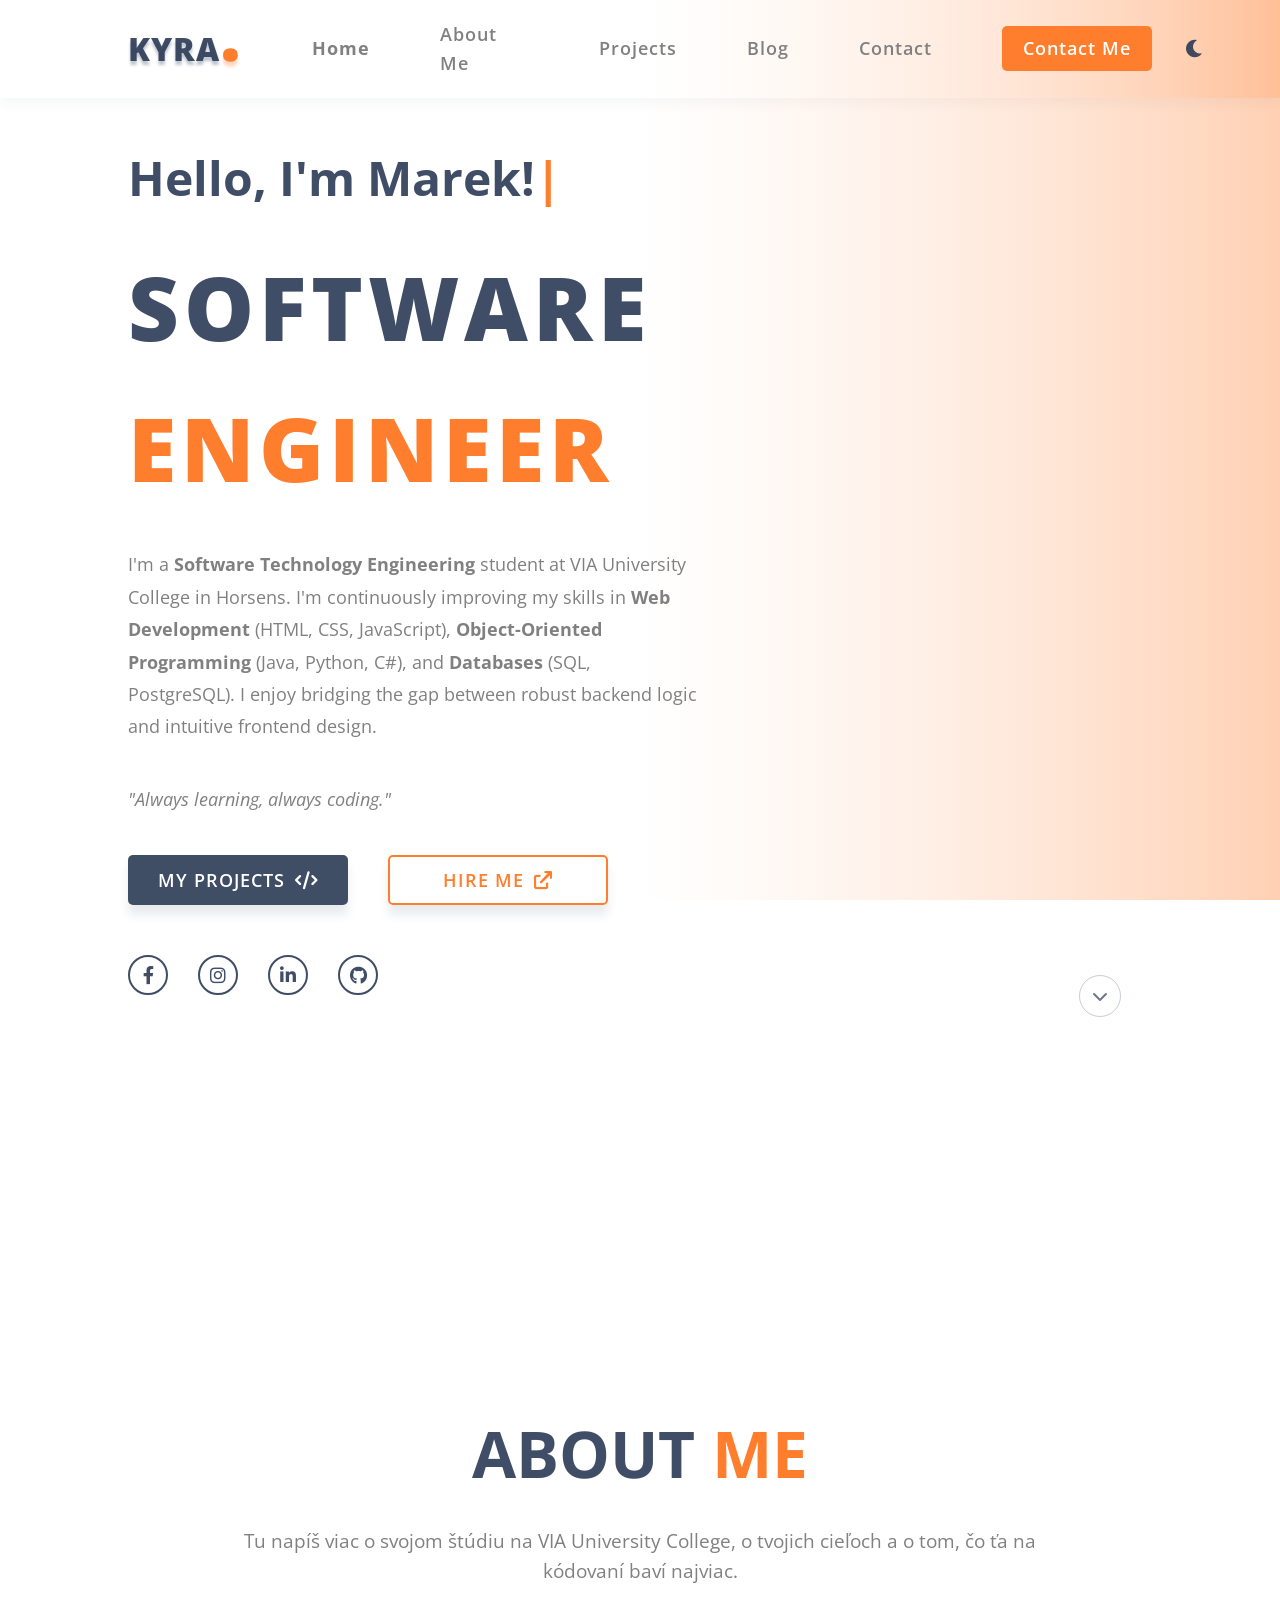
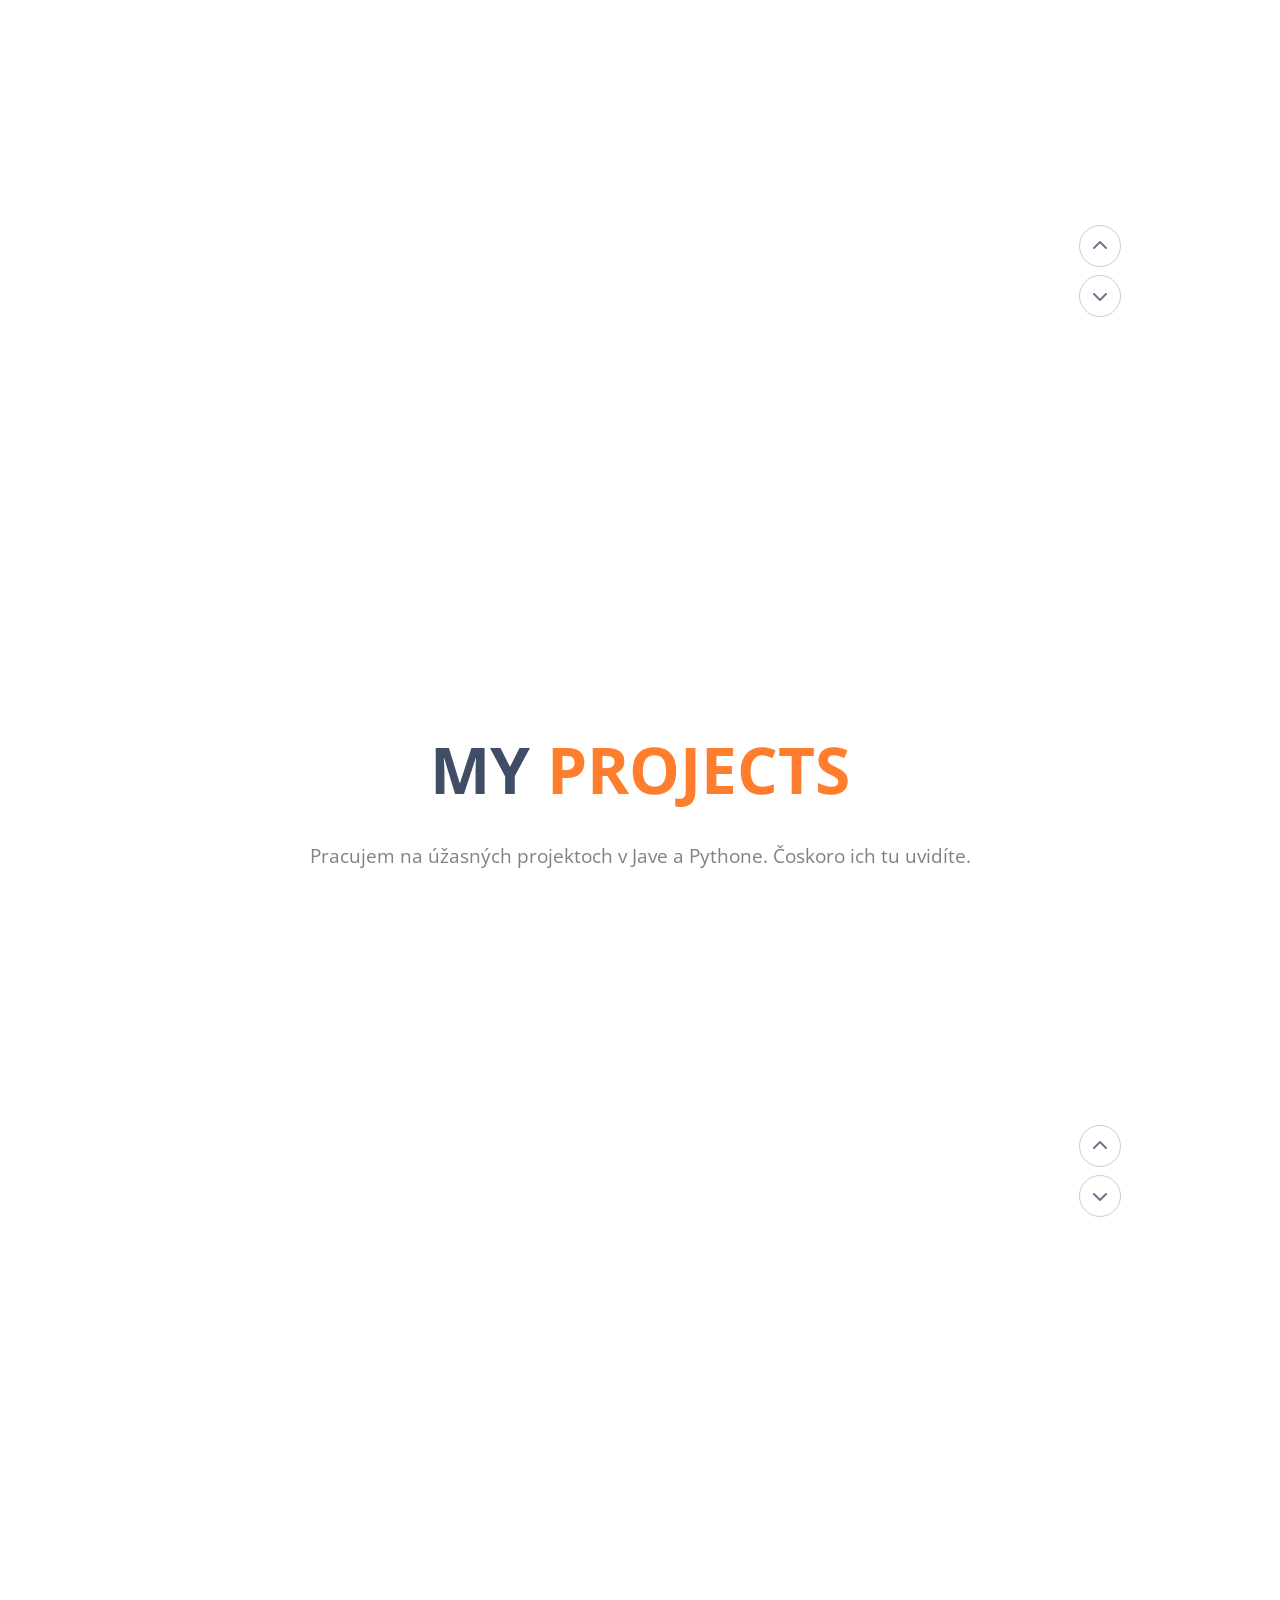
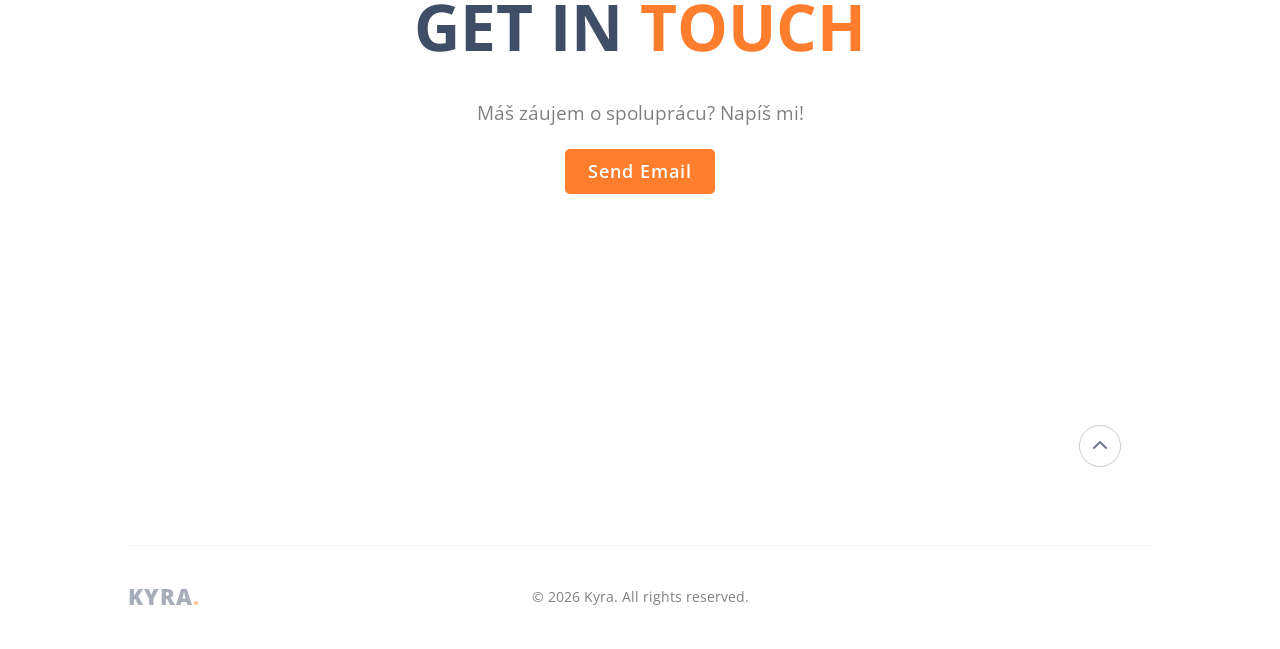
==== index.html @ 5a7a458d "Add files via upload" ====
<!DOCTYPE html>
<html lang="en">
<head>
  <meta charset="UTF-8">
  <meta name="viewport" content="width=device-width, initial-scale=1.0">
  <title>Kyra. | Software Engineer</title>
  <link rel="stylesheet" href="https://cdnjs.cloudflare.com/ajax/libs/font-awesome/6.0.0-beta3/css/all.min.css">
  <link rel="stylesheet" href="styles.css">
</head>
<body>

  <section id="hero" class="home-hero">
    <header>
      <a href="#hero" class="header-logo">Kyra<span>.</span></a>
      <button class="menu-toggle" type="button" aria-expanded="false" aria-controls="mobile-menu">
        <i class="fa-solid fa-bars" aria-hidden="true"></i>
        <span class="sr-only">Open menu</span>
      </button>
      <nav id="mobile-menu">
        <a href="#hero" class="nav-item"><b>Home</b></a>
        <a href="#about" class="nav-item">About Me</a>
        <a href="#portfolio" class="nav-item">Projects</a>
        <a href="blog.html" class="nav-item">Blog</a>
        <a href="#contact" class="nav-item">Contact</a>
      </nav>
      <a href="mailto:info@kyra.com" class="header-btn">Contact Me</a>
      <button class="theme-toggle" type="button" aria-label="Switch to dark mode">
        <i class="fa-solid fa-moon" aria-hidden="true"></i>
      </button>
    </header>

    <div class="content">
      <div class="left">
        <h3 class="typing-greeting" aria-label="Hello, I'm Marek!"></h3>
        <h1 class="role-title"><span class="role-title-text"></span></h1>
        <p>
          I'm a <b>Software Technology Engineering</b> student at VIA University College in Horsens. 
          I'm continuously improving my skills in <b>Web Development</b> (HTML, CSS, JavaScript), <b>Object-Oriented Programming</b> (Java, Python, C#), and <b>Databases</b> (SQL, PostgreSQL).
          I enjoy bridging the gap between robust backend logic and intuitive frontend design.
        </p>
        <p><i>"Always learning, always coding."</i></p>
        <div class="cta-section">
          <a href="#portfolio" class="cta-1" style="text-decoration: none; display: flex; align-items: center; justify-content: center; gap: 10px;">
            My Projects <i class="fa-solid fa-code"></i>
          </a>
          <a href="#contact" class="cta-2" style="text-decoration: none; display: flex; align-items: center; justify-content: center; gap: 10px;">
            Hire me <i class="fa-solid fa-arrow-up-right-from-square"></i>
          </a>
        </div>
        <div class="social-section">
          <i class="fa-brands fa-facebook-f"></i>
          <i class="fa-brands fa-instagram"></i>
          <i class="fa-brands fa-linkedin-in"></i>
          <i class="fa-brands fa-github"></i>
        </div>
      </div>

      <div class="right">
        <div class="img-wrap">
         <!-- <img class="hero-img" src="pro-pic.png" alt="Marek"> -->
        </div>
      </div>
    </div>

    <a href="#about" class="section-next" aria-label="Go to About Me">
      <i class="fa-solid fa-chevron-down" aria-hidden="true"></i>
    </a>
  </section>

  <section id="about" class="full-section">
    <div class="section-container">
      <h2>About <span>Me</span></h2>
      <p>Tu napíš viac o svojom štúdiu na VIA University College, o tvojich cieľoch a o tom, čo ťa na kódovaní baví najviac.</p>
    </div>
    <a href="#portfolio" class="section-next" aria-label="Go to Projects">
      <i class="fa-solid fa-chevron-down" aria-hidden="true"></i>
    </a>
    <a href="#hero" class="section-next section-prev" aria-label="Go to top section">
      <i class="fa-solid fa-chevron-up" aria-hidden="true"></i>
    </a>
  </section>

  <section id="portfolio" class="full-section">
    <div class="section-container">
      <h2>My <span>Projects</span></h2>
      <div class="project-grid">
        <p>Pracujem na úžasných projektoch v Jave a Pythone. Čoskoro ich tu uvidíte.</p>
      </div>
    </div>
    <a href="#contact" class="section-next" aria-label="Go to Contact">
      <i class="fa-solid fa-chevron-down" aria-hidden="true"></i>
    </a>
    <a href="#about" class="section-next section-prev" aria-label="Go to About Me">
      <i class="fa-solid fa-chevron-up" aria-hidden="true"></i>
    </a>
  </section>

  <section id="contact" class="full-section"> 
    <div class="section-container">
    <h2>Get In <span>Touch</span></h2>
    <p>Máš záujem o spoluprácu? Napíš mi!</p>
    <a href="mailto:info@kyra.com" class="header-btn" style="margin: 20px auto;">Send Email</a>
  </div>
  <a href="#portfolio" class="section-next section-prev" aria-label="Go to Projects">
    <i class="fa-solid fa-chevron-up" aria-hidden="true"></i>
  </a>
</section>

  <footer id="footer">
    <a href="#hero" class="footer-logo">Kyra<span>.</span></a>
    <p>&copy; 2026 Kyra. All rights reserved.</p>
  </footer>

  <script src="script.js"></script>
</body>
</html>
---- styles.css ----
@import url('https://fonts.googleapis.com/css2?family=Open+Sans:ital,wght@0,300..800;1,300..800&display=swap');

* {
  padding: 0;
  margin: 0;
  outline: none;
  border: none;
  font-family: "Open Sans", sans-serif;
  box-sizing: border-box;
}

:root {
  --light-page-gradient: linear-gradient(
    90deg,
    white 0%,
    white 50%,
    rgb(255, 126, 45, 0.2) 100%
  );
  --dark-page-gradient: linear-gradient(
    90deg,
    rgb(43, 58, 85) 0%,
    rgb(43, 58, 85) 50%,
    rgb(105, 69, 45) 100%
  );
}

html {
  min-height: 100%;
  scroll-behavior: smooth;
  scroll-snap-type: y mandatory;
  scroll-padding-top: 0;
  background: var(--light-page-gradient) no-repeat;
  background-attachment: fixed;
  background-size: 100vw 100vh;
}

body {
  min-height: 100vh;
  padding: 0 10%;
  line-height: 1.6;
  background: var(--light-page-gradient);
  background-attachment: fixed;
  background-size: 100vw 100vh;
}

#hero {
  min-height: 100vh;
  display: flex;
  flex-direction: column;
  scroll-snap-align: start;
  scroll-snap-stop: always;
}

header {
  position: fixed;
  top: 0;
  left: 0;
  right: 0;
  z-index: 10;
  background: var(--light-page-gradient);
  background-attachment: fixed;
  background-size: 100vw 100vh;
  box-shadow: 0 4px 14px rgba(43, 58, 85, 0.05);
  display: flex;
  align-items: center;
  gap: 70px;
  padding: 20px 10%;
  animation: topIn 1.4s ease-in-out forwards;
  opacity: 0;
  animation-delay: 0.2s;
  transform: translateY(0);
  transition: transform 0.35s ease;
}

.is-scrolled header {
  transform: translateY(-120%);
}

.is-scrolled.header-peek header {
  transform: translateY(0);
}

.menu-toggle {
  display: none;
}

.header-logo {
  font-size: 32px;
  font-weight: 800;
  letter-spacing: 1px;
  text-transform: uppercase;
  color: rgba(43, 58, 85, 0.9);
  text-decoration: none;
  text-shadow: 0 4px 3px rgba(43, 58, 85, 0.3);
  transition: color 0.5s ease, text-shadow 0.5s ease;
}

.header-logo:hover {
  color: rgb(255, 126, 45);
  text-shadow: 0 5px 3px rgba(255, 126, 45, 0.3);
}

.nav-item::after {
  content: "";
  position: absolute;
  left: 0;
  bottom: -6px;
  width: 100%;
  height: 3px;
  border-radius: 999px;
  background-color: rgb(255, 126, 45);
  opacity: 0;
  transform: scaleX(0);
  transform-origin: center;
  transition: opacity 0.3s ease, transform 0.3s ease;
}

.nav-item:hover::after {
  opacity: 1;
  transform: scaleX(1);
}

.header-logo span {
  font-size: 72px;
  color: rgb(255, 126, 45);
  line-height: 0.2;
  text-shadow: 0 5px 3px rgba(255, 126, 45, 0.3);
  transition: color 0.5s ease, text-shadow 0.5s ease;
}

.header-logo:hover span {
  color: rgba(43, 58, 85, 0.9);
  text-shadow: 0 4px 3px rgba(43, 58, 85, 0.3);
}

nav {
  flex: 1;
  display: flex;
  align-items: center;
  gap: 70px;
}

.nav-item {
  position: relative;
  display: inline-block;
  font-size: 18px;
  font-weight: 600;
  letter-spacing: 1px;
  color: grey;
  transition: 0.3s;
  cursor: pointer;
  text-transform: capitalize;
  text-decoration: none;
}

.nav-item:hover {
  color: rgb(255, 126, 45);
  text-shadow: 0 4px 3px rgba(255, 126, 45, 0.3);
}

.header-btn {
  display: flex;
  align-items: center;
  justify-content: center;
  text-decoration: none;
  font-size: 18px;
  font-weight: 600;
  letter-spacing: 1px;
  background-color: rgb(255, 126, 45);
  color: white;
  height: 45px;
  width: 150px;
  border-radius: 5px;
  cursor: pointer;
  transition: 0.3s;
}

.header-btn:hover {
  background-color: rgb(224, 96, 24);
  box-shadow: 0 4px 3px rgba(224, 96, 24, 0.3);
}

.theme-toggle {
  position: absolute;
  top: 50%;
  right: 5%;
  display: flex;
  align-items: center;
  justify-content: center;
  width: 42px;
  height: 42px;
  background: transparent;
  color: rgba(43, 58, 85, 0.9);
  font-size: 20px;
  cursor: pointer;
  transform: translateY(-50%);
  transition: color 0.3s ease, transform 0.3s ease;
}

.theme-toggle:hover {
  color: rgb(255, 126, 45);
  transform: translateY(-50%);
}

body.dark-mode .theme-toggle:hover {
  color: rgb(255, 126, 45);
}

body.dark-mode .theme-toggle i {
  font-size: 1.22em;
}

body.dark-mode {
  color: white;
  background: var(--dark-page-gradient) no-repeat;
  background-attachment: fixed;
  background-size: 100vw 100vh;
  background-color: rgb(43, 58, 85);
}

body.dark-mode header {
  background: var(--dark-page-gradient);
  background-attachment: fixed;
  background-size: 100vw 100vh;
  box-shadow: 0 4px 14px rgba(0, 0, 0, 0.2);
}

html:has(body.dark-mode) {
  background: var(--dark-page-gradient) no-repeat;
  background-color: rgb(43, 58, 85);
  background-size: 100vw 100vh;
}

body.dark-mode .header-logo,
body.dark-mode .content h3,
body.dark-mode .content h1,
body.dark-mode .role-title-primary,
body.dark-mode .section-container h2,
body.dark-mode .social-section i,
body.dark-mode .theme-toggle,
body.dark-mode .menu-toggle {
  color: white;
}

body.dark-mode .header-logo span,
body.dark-mode .header-logo:hover {
  color: rgb(255, 126, 45);
}

body.dark-mode .header-logo:hover span {
  color: white;
  text-shadow: 0 4px 3px rgba(255, 255, 255, 0.35);
}

body.dark-mode .header-logo,
body.dark-mode .nav-item,
body.dark-mode .theme-toggle,
body.dark-mode .menu-toggle {
  text-shadow: 0 4px 3px rgba(0, 0, 0, 0.3);
}

body.dark-mode .header-logo:hover,
body.dark-mode .nav-item:hover,
body.dark-mode .theme-toggle:hover,
body.dark-mode .menu-toggle:hover {
  text-shadow: 0 4px 3px rgba(255, 126, 45, 0.3);
}

body.dark-mode .nav-item,
body.dark-mode .content p,
body.dark-mode .section-container p,
body.dark-mode footer {
  color: rgba(255, 255, 255, 0.8);
}

body.dark-mode .social-section i {
  border-color: white;
}

body.dark-mode .cta-1 {
  background-color: rgb(255, 126, 45);
  color: white;
}

body.dark-mode .cta-2 {
  color: rgb(255, 126, 45);
}

body.dark-mode .cta-2:hover {
  color: white;
}

body.dark-mode .social-section i:hover {
  color: rgb(255, 126, 45);
  border-color: rgb(255, 126, 45);
}

body.dark-mode .cta-1:hover {
  background-color: rgb(224, 96, 24);
  color: white;
}

body.dark-mode #hero,
body.dark-mode .full-section,
body.dark-mode footer {
  background: transparent;
}

.content {
  display: grid;
  grid-template-columns: 1.2fr 1fr;
  flex: 1;
}

.home-hero .content {
  padding-top: 90px;
}

.left {
  display: flex;
  flex-direction: column;
  justify-content: center;
  gap: 30px;
  padding: 50px 0;
}

.content h3 {
  font-size: 3rem;
  color: rgba(43, 58, 85, 0.9);
  animation: bottomIn 1.4s ease-in-out forwards;
  opacity: 0;
  animation-delay: 0.2s;
}

.typing-greeting::after {
  content: "|";
  color: rgb(255, 126, 45);
  animation: cursorBlink 0.8s steps(1) infinite;
}

.content h1 {
  font-size: 5.5rem;
  color: rgba(43, 58, 85, 0.9);
  text-transform: uppercase;
  font-weight: 800;
  letter-spacing: 5px;
  margin: -10px 0;
  animation: bottomIn 1.4s ease-in-out forwards;
  opacity: 0;
  animation-delay: 0.3s;
}

h1 span {
  color: rgb(255, 126, 45);
}

.role-title-text {
  display: inline-block;
  min-width: 11ch;
  opacity: 0;
  transition: opacity 0.45s ease;
}

.role-title-text.role-title-visible {
  opacity: 1;
}

.role-title-primary {
  display: block;
  color: rgba(43, 58, 85, 0.9);
}

.role-title-accent {
  display: block;
  color: rgb(255, 126, 45);
}

.content p {
  font-size: 18px;
  line-height: 1.8;
  color: grey;
  margin-top: 10px;
  animation: bottomIn 1.4s ease-in-out forwards;
  opacity: 0;
  animation-delay: 0.4s;
}

.cta-section {
  display: flex;
  align-items: center;
  gap: 40px;
  margin-top: 10px;
}

/* Triedy pre odkazy fungujúce ako tlačidlá */
.cta-1, .cta-2 {
  font-size: 18px;
  font-weight: 600;
  letter-spacing: 1px;
  text-transform: uppercase;
  height: 50px;
  width: 220px;
  cursor: pointer;
  transition: 0.3s;
  border-radius: 5px;
  box-shadow: 0 10px 10px rgba(43, 58, 85, 0.1);
  animation: bottomIn 1.4s ease-in-out forwards;
  opacity: 0;
  animation-delay: 0.5s;
}

.cta-1 {
  background-color: rgba(43, 58, 85, 0.9);
  color: white;
}

.cta-2 {
  background-color: transparent;
  color: rgb(255, 126, 45);
  border: 2px solid rgb(255, 126, 45);
}

.cta-1:hover, .cta-2:hover {
  background-color: rgb(255, 126, 45);
  color: white;
  transform: translateY(-3px);
}

.social-section {
  display: flex;
  align-items: center;
  gap: 30px;
  margin-top: 20px;
}

.social-section i {
  font-size: 18px;
  border: 2px solid rgba(43, 58, 85, 0.9);
  display: flex;
  align-items: center;
  justify-content: center;
  height: 40px;
  width: 40px;
  border-radius: 50%;
  color: rgba(43, 58, 85, 0.9);
  cursor: pointer;
  transition: 0.3s;
  animation: bottomIn 1.4s ease-in-out forwards;
  opacity: 0;
  animation-delay: 0.6s;
}

.social-section i:hover {
  color: rgb(255, 126, 45);
  border-color: rgb(255, 126, 45);
  transform: scale(1.1);
}

/* --- NOVÉ SEKCE ŠTÝLY --- */
.full-section {
  position: relative;
  min-height: 100vh;
  display: flex;
  align-items: center;
  justify-content: center;
  padding: 100px 0;
  text-align: center;
  scroll-snap-align: start;
  scroll-snap-stop: always;
}

.section-next {
  position: absolute;
  right: 3%;
  bottom: 28px;
  display: flex;
  align-items: center;
  justify-content: center;
  width: 42px;
  height: 42px;
  border: 1px solid rgba(43, 58, 85, 0.25);
  border-radius: 50%;
  color: rgba(43, 58, 85, 0.7);
  text-decoration: none;
  transition: color 0.3s ease, border-color 0.3s ease, transform 0.3s ease, box-shadow 0.3s ease;
}

#hero {
  position: relative;
}

.section-next:hover {
  color: rgb(255, 126, 45);
  border-color: rgb(255, 126, 45);
  transform: translateY(3px);
  box-shadow: 0 4px 10px rgba(255, 126, 45, 0.2);
}

.section-prev {
  right: 3%;
  bottom: 78px;
}

body.dark-mode .section-next {
  border-color: rgba(255, 255, 255, 0.35);
  color: rgba(255, 255, 255, 0.8);
}

body.dark-mode .section-next:hover {
  color: rgb(255, 126, 45);
  border-color: rgb(255, 126, 45);
}

.section-container h2 {
  font-size: 4rem;
  color: rgba(43, 58, 85, 0.9);
  text-transform: uppercase;
  margin-bottom: 20px;
}

.section-container h2 span {
  color: rgb(255, 126, 45);
}

.section-container p {
  font-size: 1.2rem;
  color: grey;
  max-width: 800px;
  margin: 0 auto;
}

/* --- FOOTER --- */
footer {
  position: relative;
  text-align: center;
  padding: 40px 0;
  color: grey;
  font-size: 14px;
  border-top: 1px solid rgba(43, 58, 85, 0.05);
  scroll-snap-align: start;
  scroll-snap-stop: always;
}

.footer-logo {
  position: absolute;
  left: 0;
  top: 50%;
  display: block;
  width: fit-content;
  margin: 0;
  color: rgba(43, 58, 85, 0.9);
  font-size: 22px;
  font-weight: 800;
  letter-spacing: 1px;
  text-decoration: none;
  text-transform: uppercase;
  opacity: 0.45;
  transform: translateY(-50%);
  transition: color 0.3s ease, opacity 0.3s ease, text-shadow 0.3s ease;
}

.footer-logo span {
  color: rgb(255, 126, 45);
}

.footer-logo:hover {
  color: rgba(43, 58, 85, 0.9);
  opacity: 1;
  text-shadow: 0 4px 3px rgba(43, 58, 85, 0.3);
}

body.dark-mode .footer-logo {
  color: white;
}

body.dark-mode .footer-logo:hover {
  color: white;
  text-shadow: 0 4px 3px rgba(255, 255, 255, 0.3);
}

.right {
  position: relative;
  display: flex;
  align-items: flex-end;
  justify-content: flex-end;
}

.hero-img {
  max-width: 100%;
  height: auto;
  animation: imgIn 1.4s ease-in-out forwards;
  animation-delay: 0.2s;
  opacity: 0;
}

/* Animácie */
@keyframes bottomIn {
  from { transform: translateY(200px); opacity: 0; }
  to { transform: translateY(0); opacity: 1; }
}

@keyframes topIn {
  from { opacity: 0; }
  to { opacity: 1; }
}

@keyframes imgIn {
  from { transform: translateY(50px); opacity: 0; }
  to { transform: translateY(0); opacity: 1; }
}

@keyframes cursorBlink {
  0%, 45% { opacity: 1; }
  46%, 100% { opacity: 0; }
}

/* Responsive */
@media screen and (max-width: 1199px) {
  body { padding: 0 5%; }

  html { scroll-behavior: smooth; scroll-padding-top: 0; }

  header {
    position: fixed;
    top: 0;
    left: 0;
    right: 0;
    transform: none;
    min-height: 58px;
    padding: 6px 5%;
    gap: 0;
  }

  .is-scrolled header,
  .is-scrolled.header-peek header {
    transform: none;
  }
  
  header {
    display: grid;
    grid-template-columns: 1fr auto 1fr;
    align-items: center;
    text-align: center;
  }

  .header-logo {
    grid-column: 2;
    grid-row: 1;
  }

  #hero {
    padding-top: 76px;
  }

  .menu-toggle {
    display: flex;
    grid-column: 3;
    grid-row: 1;
    justify-self: end;
    align-items: center;
    justify-content: center;
    width: 42px;
    height: 42px;
    background: transparent;
    color: rgba(43, 58, 85, 0.9);
    font-size: 24px;
    cursor: pointer;
    transition: color 0.3s ease, transform 0.3s ease;
  }

  .theme-toggle {
    position: static;
    grid-column: 1;
    grid-row: 1;
    justify-self: start;
    width: 36px;
    height: 36px;
    font-size: 18px;
    transform: none;
  }

  .theme-toggle:hover {
    transform: none;
  }

  .menu-toggle:hover {
    color: rgb(255, 126, 45);
    transform: scale(1.08);
  }

  header:has(.menu-toggle) nav {
    opacity: 0;
    visibility: hidden;
    max-height: 0;
    overflow: hidden;
    pointer-events: none;
    transform: translateY(-8px);
    transition: opacity 0.3s ease, transform 0.3s ease, max-height 0.35s ease, visibility 0.35s ease;
  }

  header.mobile-menu-open nav {
    opacity: 1;
    visibility: visible;
    max-height: 400px;
    pointer-events: auto;
    transform: translateY(-5px);
    padding-top: 12px;
  }

  header.mobile-menu-open {
    background: var(--light-page-gradient);
    background-attachment: fixed;
    background-size: 100vw 100vh;
  }

  body.dark-mode header.mobile-menu-open {
    background: var(--dark-page-gradient);
    background-color: rgb(43, 58, 85);
    background-attachment: fixed;
    background-size: 100vw 100vh;
  }

  .sr-only {
    position: absolute;
    width: 1px;
    height: 1px;
    padding: 0;
    margin: -1px;
    overflow: hidden;
    clip: rect(0, 0, 0, 0);
    white-space: nowrap;
    border: 0;
  }

  header.mobile-menu-open .menu-toggle {
    color: rgb(255, 126, 45);
  }

  nav {
    grid-column: 1 / -1;
    grid-row: 2;
    width: 100%;
    flex: none;
    flex-direction: column;
    gap: 15px;
    padding-bottom: 8px;
  }

  header .header-btn {
    display: none;
  }

  .content {
    display: flex;
    flex-direction: column;
    padding-top: 40px;
  }

  .home-hero .content {
    padding-top: 40px;
  }

  .content h1 {
    width: 100%;
    text-align: center;
    font-size: 2.5rem;
    letter-spacing: 2px;
  }
  .content h3 { font-size: 1.5rem; }

  .typing-greeting {
    align-self: center;
    text-align: center;
  }

  .cta-section {
    flex-direction: column;
    width: 100%;
  }

  .cta-1, .cta-2 { width: 100%; }

  .hero-img { display: none; }
  
  .section-container h2 { font-size: 2.5rem; }

  footer {
    display: flex;
    flex-direction: column;
    align-items: center;
    gap: 8px;
  }

  .footer-logo {
    position: static;
    margin: 0;
    transform: none;
  }

  .section-next {
    right: 5%;
    bottom: 20px;
    width: 36px;
    height: 36px;
  }

  .section-prev {
    right: 5%;
    bottom: 64px;
  }
}

@media screen and (min-width: 601px) and (max-width: 1199px) {
  body { padding: 0 5%; }

  header {
    padding: 14px 5%;
  }

  #hero {
    padding-top: 96px;
  }

  .header-logo {
    font-size: 28px;
  }

  .menu-toggle {
    width: 48px;
    height: 48px;
    font-size: 26px;
  }

  .theme-toggle {
    width: 42px;
    height: 42px;
    font-size: 20px;
  }

  .content {
    display: grid;
    grid-template-columns: 1.1fr 0.9fr;
    gap: 32px;
    padding-top: 24px;
  }

  .home-hero .content {
    padding-top: 24px;
  }

  .left {
    gap: 24px;
    padding: 32px 0;
  }

  .content h3 {
    font-size: 2.4rem;
  }

  .content h1 {
    width: 100%;
    font-size: clamp(3rem, 6vw, 4.8rem);
    letter-spacing: 3px;
  }

  .content p {
    font-size: 17px;
  }

  .cta-section {
    gap: 20px;
  }

  .cta-1,
  .cta-2 {
    width: 190px;
  }

  .hero-img {
    max-width: 90%;
  }

  .section-container h2 {
    font-size: clamp(3rem, 6vw, 4rem);
  }
}

/* Warm orange accent theme */
:root {
  --light-page-gradient: linear-gradient(
    90deg,
    white 0%,
    white 50%,
    rgb(255, 126, 45, 0.2) 100%
  );
  --dark-page-gradient: linear-gradient(
    90deg,
    rgb(43, 58, 85) 0%,
    rgb(43, 58, 85) 50%,
    rgb(105, 69, 45) 100%
  );
}

.header-logo:hover,
.nav-item:hover,
.theme-toggle:hover,
.menu-toggle:hover,
.typing-greeting::after,
h1 span,
.role-title-accent,
.header-logo span,
.section-container h2 span,
.footer-logo span,
.section-next:hover,
.social-section i:hover,
.cta-2 {
  color: rgb(255, 126, 45);
}

.header-logo:hover {
  text-shadow: 0 5px 3px rgba(255, 126, 45, 0.3);
}

.header-logo:hover span,
.header-logo span {
  text-shadow: 0 5px 3px rgba(255, 126, 45, 0.3);
}

.nav-item::after,
.cta-2,
.social-section i:hover,
.section-next:hover {
  border-color: rgb(255, 126, 45);
}

.nav-item::after {
  background-color: rgb(255, 126, 45);
}

.header-btn,
.cta-1:hover,
.cta-2:hover {
  background-color: rgb(255, 126, 45);
}

.theme-toggle:hover,
.menu-toggle:hover,
.section-next:hover {
  color: rgb(255, 126, 45);
}

body.dark-mode .header-logo:hover,
body.dark-mode .nav-item:hover,
body.dark-mode .theme-toggle:hover,
body.dark-mode .menu-toggle:hover,
body.dark-mode .social-section i:hover,
body.dark-mode .cta-1:hover,
body.dark-mode .cta-2:hover,
body.dark-mode .section-next:hover {
  color: rgb(255, 126, 45);
}

body.dark-mode .cta-1:hover,
body.dark-mode .cta-2:hover {
  background-color: rgb(255, 126, 45);
  color: white;
}

body.dark-mode .header-logo:hover,
body.dark-mode .nav-item:hover,
body.dark-mode .theme-toggle:hover,
body.dark-mode .menu-toggle:hover {
  text-shadow: 0 4px 3px rgba(255, 126, 45, 0.3);
}

body.dark-mode .header-logo span,
body.dark-mode .header-logo:hover,
body.dark-mode h1 span,
body.dark-mode .role-title-accent,
body.dark-mode .section-container h2 span,
body.dark-mode .footer-logo span {
  color: rgb(255, 126, 45);
}
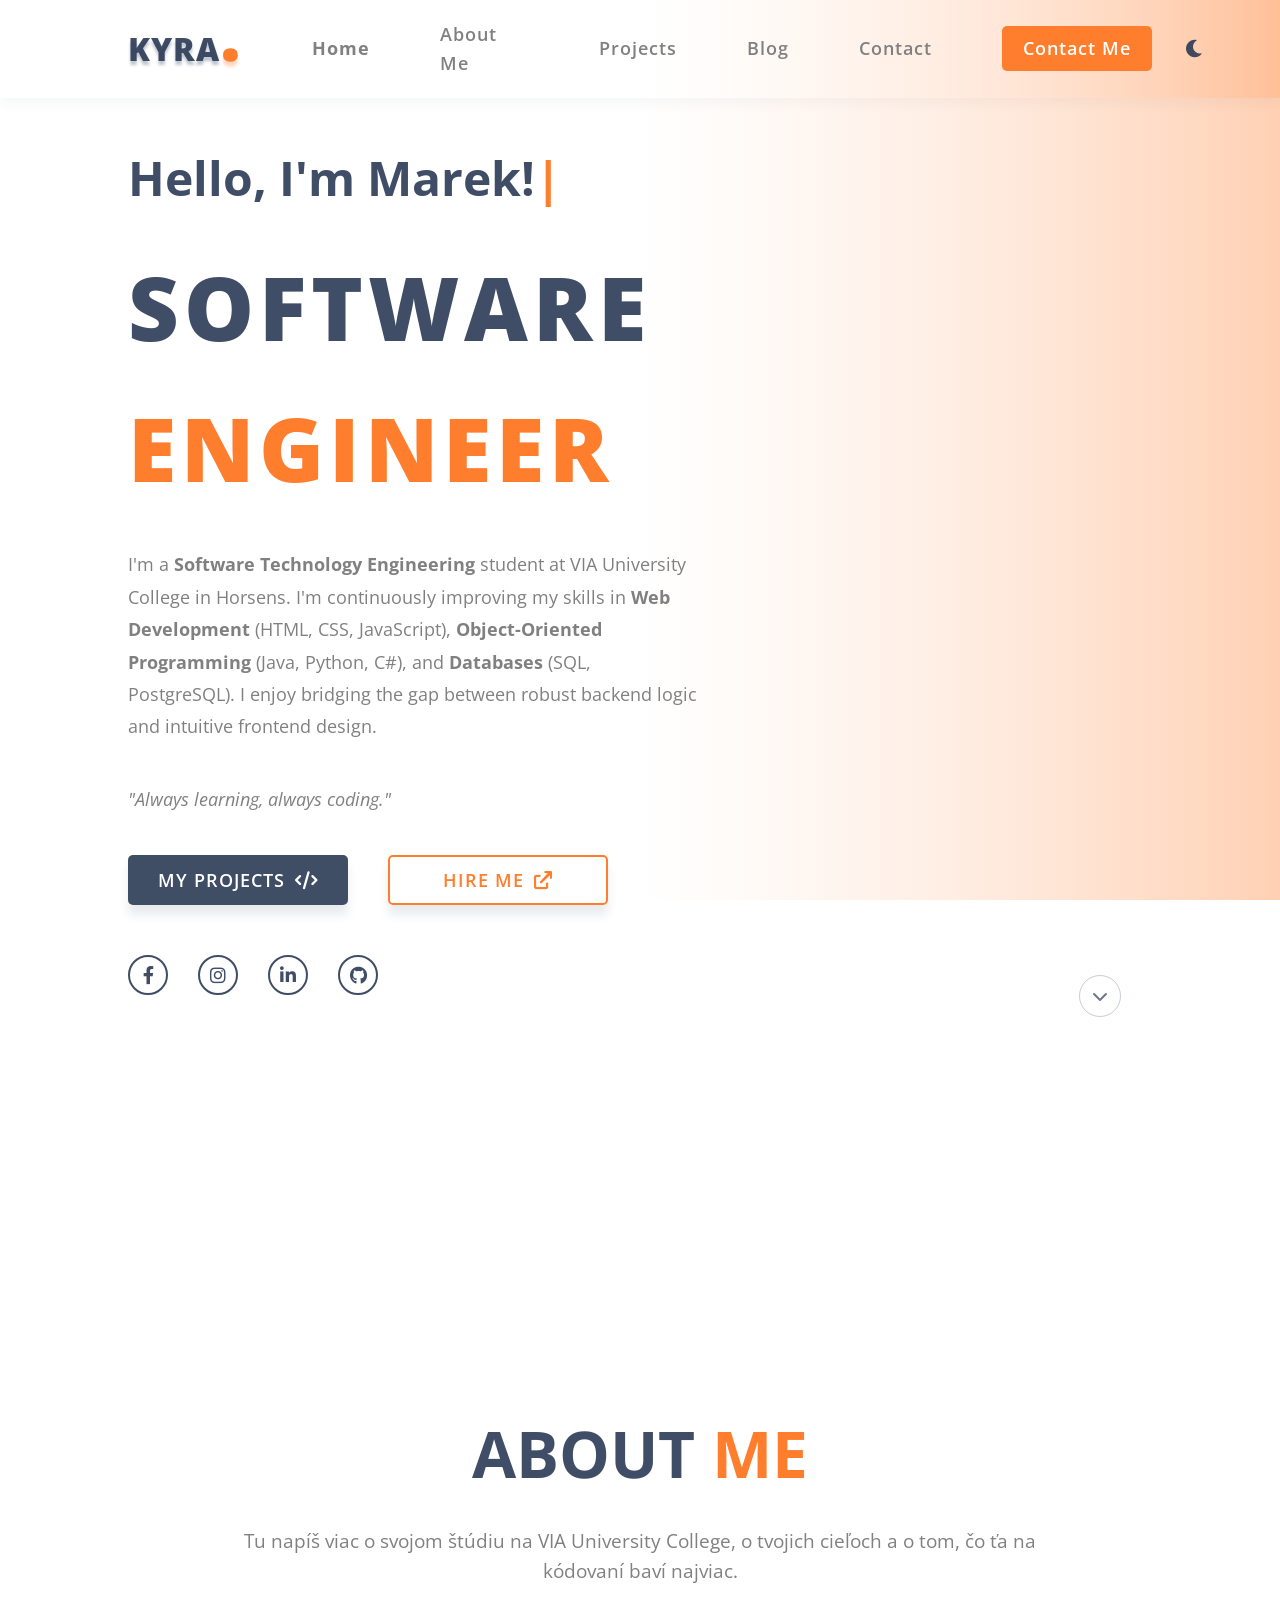
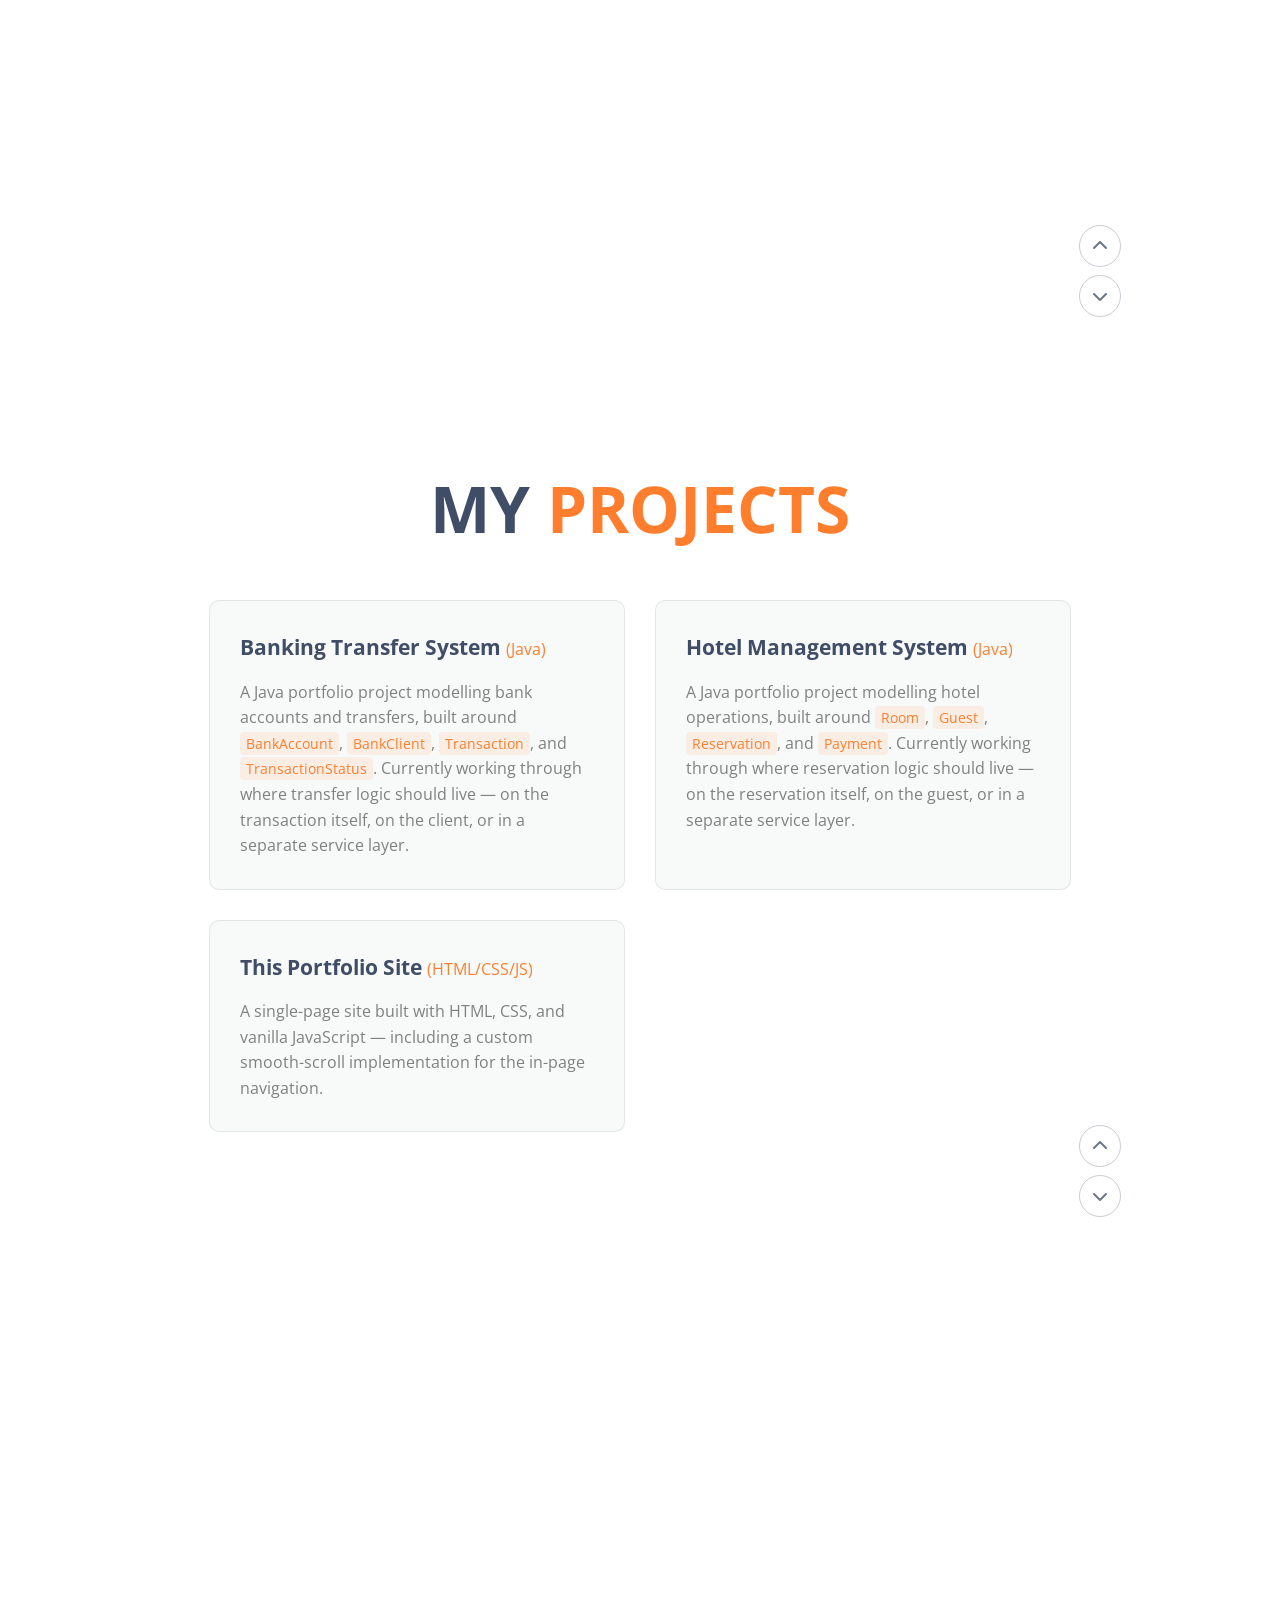
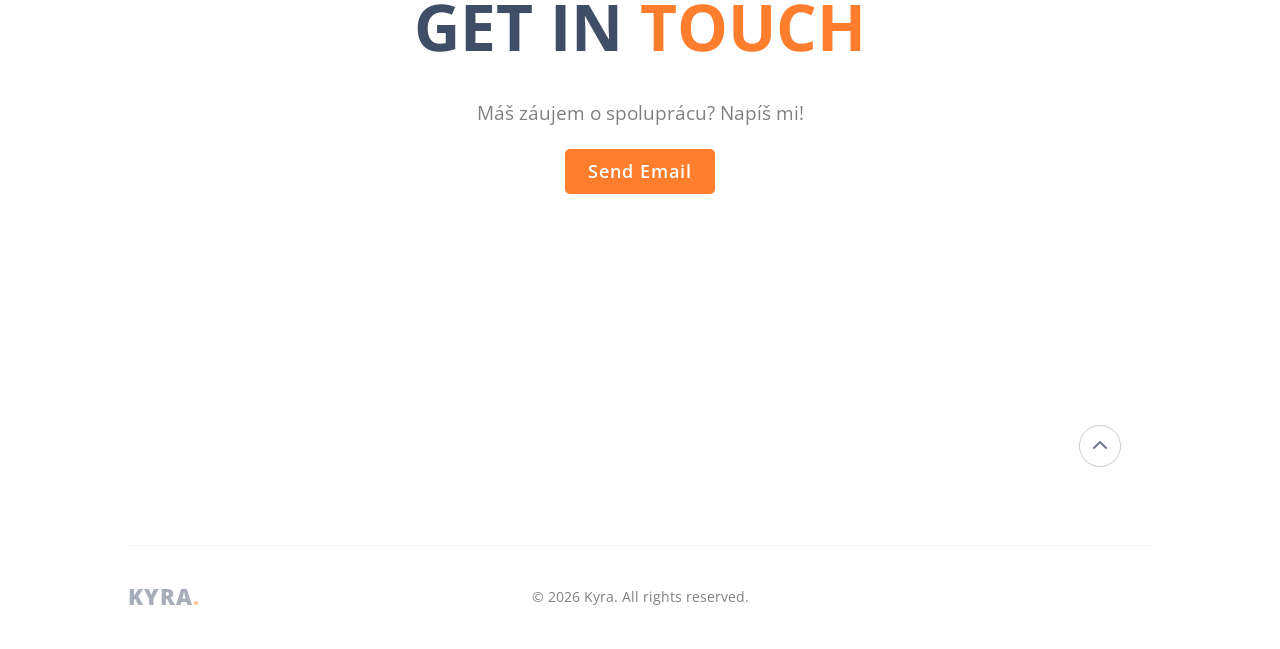
==== commit bdd95b8b: "Add files via upload" ====
--- a/index.html
+++ b/index.html
@@ -4,6 +4,7 @@
   <meta charset="UTF-8">
   <meta name="viewport" content="width=device-width, initial-scale=1.0">
   <title>Kyra. | Software Engineer</title>
+  <link rel="icon" type="image/png" href="kyra.png">
   <link rel="stylesheet" href="https://cdnjs.cloudflare.com/ajax/libs/font-awesome/6.0.0-beta3/css/all.min.css">
   <link rel="stylesheet" href="styles.css">
 </head>
@@ -84,7 +85,31 @@
     <div class="section-container">
       <h2>My <span>Projects</span></h2>
       <div class="project-grid">
-        <p>Pracujem na úžasných projektoch v Jave a Pythone. Čoskoro ich tu uvidíte.</p>
+        <article class="project-card">
+          <h3>Banking Transfer System <span>(Java)</span></h3>
+          <p>
+            A Java portfolio project modelling bank accounts and transfers, built around
+            <code>BankAccount</code>, <code>BankClient</code>, <code>Transaction</code>, and
+            <code>TransactionStatus</code>. Currently working through where transfer logic should
+            live — on the transaction itself, on the client, or in a separate service layer.
+          </p>
+        </article>
+         <article class="project-card">
+          <h3>Hotel Management System <span>(Java)</span></h3>
+          <p>
+            A Java portfolio project modelling hotel operations, built around
+            <code>Room</code>, <code>Guest</code>, <code>Reservation</code>, and
+            <code>Payment</code>. Currently working through where reservation logic should
+            live — on the reservation itself, on the guest, or in a separate service layer.
+          </p>
+        </article>
+        <article class="project-card">
+          <h3>This Portfolio Site <span>(HTML/CSS/JS)</span></h3>
+          <p>
+            A single-page site built with HTML, CSS, and vanilla JavaScript — including a
+            custom smooth-scroll implementation for the in-page navigation.
+          </p>
+        </article>
       </div>
     </div>
     <a href="#contact" class="section-next" aria-label="Go to Contact">
@@ -101,7 +126,7 @@
     <p>Máš záujem o spoluprácu? Napíš mi!</p>
     <a href="mailto:info@kyra.com" class="header-btn" style="margin: 20px auto;">Send Email</a>
   </div>
-  <a href="#portfolio" class="section-next section-prev" aria-label="Go to Projects">
+  <a href="#portfolio" class="section-next section-prev" aria-label="Go to Portfolio">
     <i class="fa-solid fa-chevron-up" aria-hidden="true"></i>
   </a>
 </section>
--- a/styles.css
+++ b/styles.css
@@ -14,7 +14,7 @@
     90deg,
     white 0%,
     white 50%,
-    rgb(255, 126, 45, 0.2) 100%
+    rgba(255, 126, 45, 0.2) 100%
   );
   --dark-page-gradient: linear-gradient(
     90deg,
@@ -177,7 +177,7 @@
 
 .header-btn:hover {
   background-color: rgb(224, 96, 24);
-  box-shadow: 0 4px 3px rgba(224, 96, 24, 0.3);
+  box-shadow: 0 4px 3px rgba(184, 40, 18, 0.3);
 }
 
 .theme-toggle {
@@ -227,7 +227,7 @@
 
 html:has(body.dark-mode) {
   background: var(--dark-page-gradient) no-repeat;
-  background-color: rgb(43, 58, 85);
+  background-color: #2b3a55;
   background-size: 100vw 100vh;
 }
 
@@ -527,6 +527,66 @@
   color: grey;
   max-width: 800px;
   margin: 0 auto;
+}
+
+.project-grid {
+  display: grid;
+  grid-template-columns: repeat(auto-fit, minmax(280px, 1fr));
+  gap: 30px;
+  width: min(100%, 900px);
+  margin: 40px auto 0;
+  text-align: left;
+}
+
+.project-card {
+  background: rgba(43, 58, 85, 0.03);
+  border: 1px solid rgba(43, 58, 85, 0.1);
+  border-radius: 10px;
+  padding: 30px;
+}
+
+.project-card h3 {
+  color: rgba(43, 58, 85, 0.9);
+  font-size: 1.3rem;
+  margin-bottom: 15px;
+}
+
+.project-card h3 span {
+  color: rgb(255, 126, 45);
+  font-weight: 400;
+  font-size: 1rem;
+}
+
+.project-card p {
+  color: grey;
+  font-size: 1rem;
+  margin: 0;
+}
+
+.project-card code {
+  background: rgba(255, 126, 45, 0.1);
+  color: rgb(255, 126, 45);
+  padding: 2px 6px;
+  border-radius: 4px;
+  font-size: 0.9rem;
+}
+
+body.dark-mode .project-card {
+  background: rgba(255, 255, 255, 0.06);
+  border-color: rgba(255, 255, 255, 0.18);
+}
+
+body.dark-mode .project-card h3 {
+  color: white;
+}
+
+body.dark-mode .project-card p {
+  color: rgba(255, 255, 255, 0.8);
+}
+
+body.dark-mode .project-card code {
+  background: rgba(255, 126, 45, 0.16);
+  color: rgb(255, 126, 45);
 }
 
 /* --- FOOTER --- */
@@ -784,6 +844,11 @@
   
   .section-container h2 { font-size: 2.5rem; }
 
+  .project-grid {
+    grid-template-columns: 1fr;
+    margin-top: 28px;
+  }
+
   footer {
     display: flex;
     flex-direction: column;
@@ -891,11 +956,11 @@
     90deg,
     white 0%,
     white 50%,
-    rgb(255, 126, 45, 0.2) 100%
+    rgba(255, 126, 45, 0.2) 100%
   );
   --dark-page-gradient: linear-gradient(
     90deg,
-    rgb(43, 58, 85) 0%,
+    #2b3a55 0%,
     rgb(43, 58, 85) 50%,
     rgb(105, 69, 45) 100%
   );
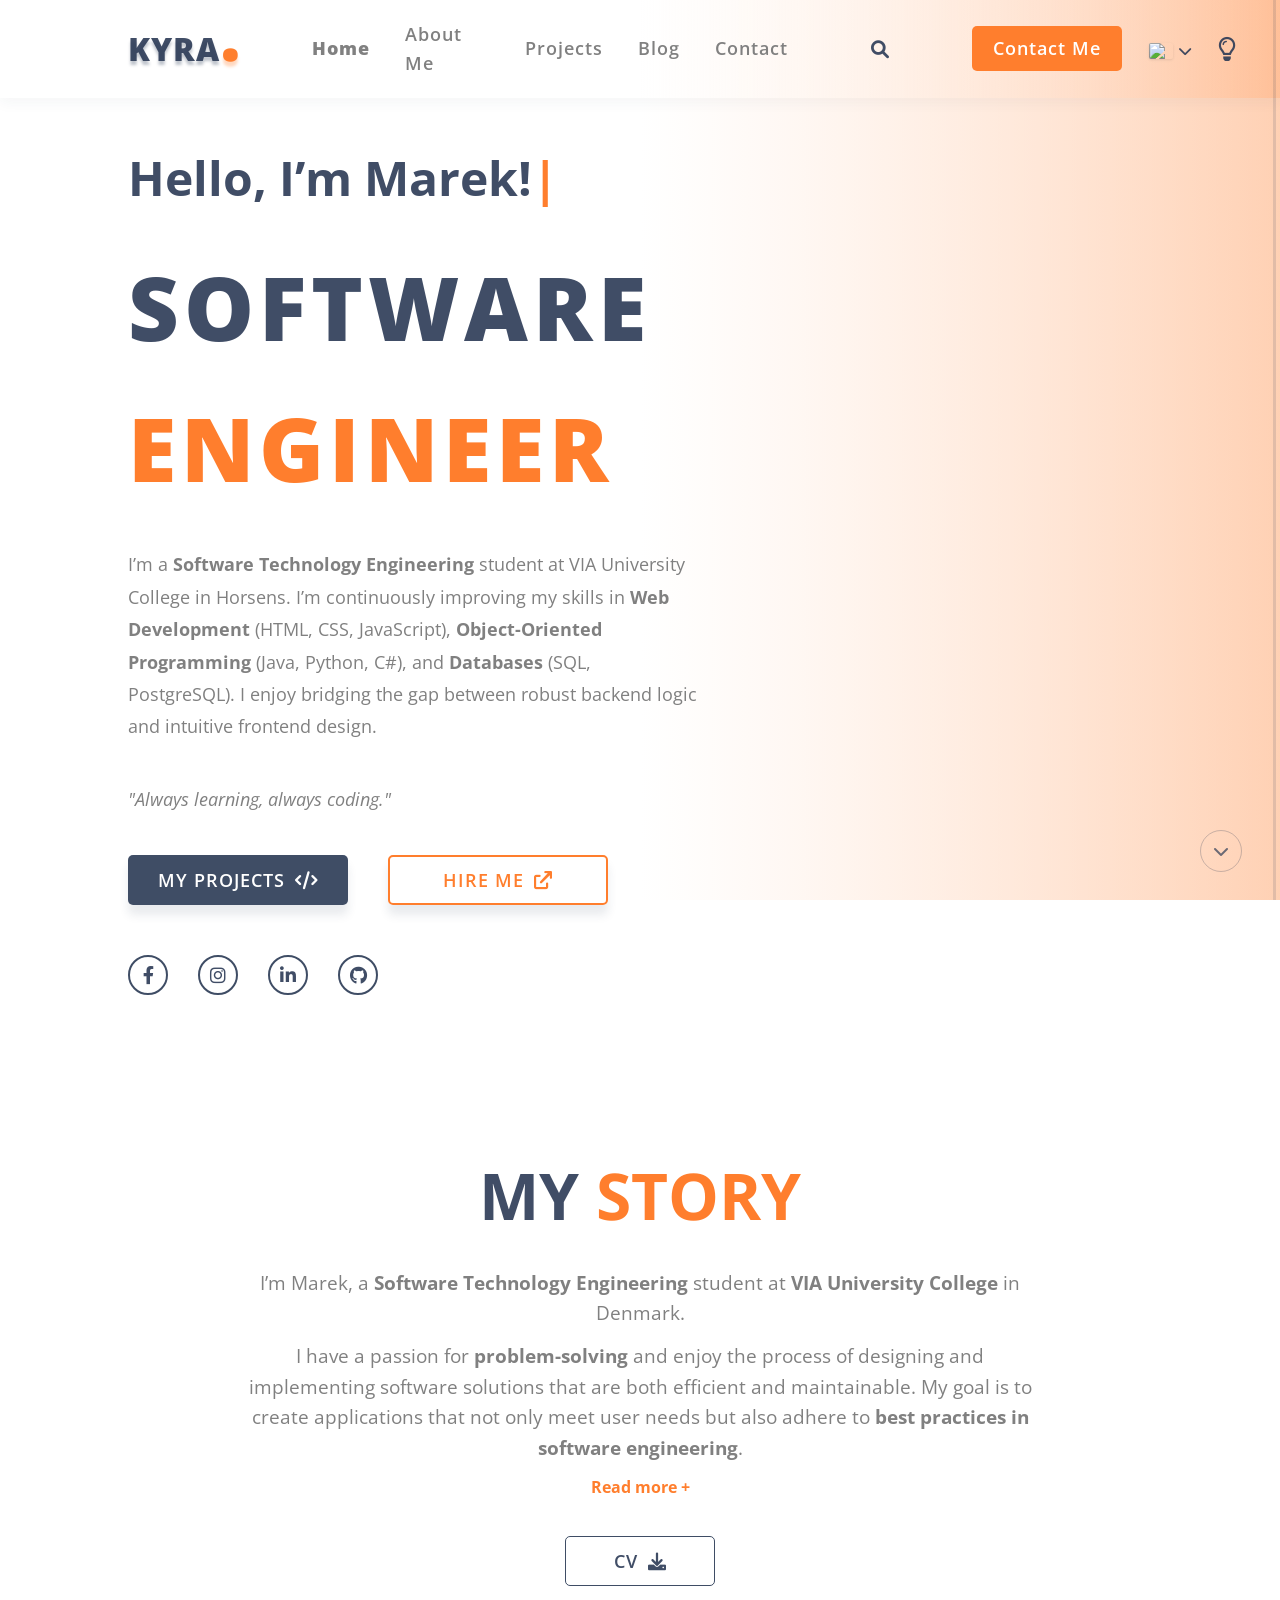
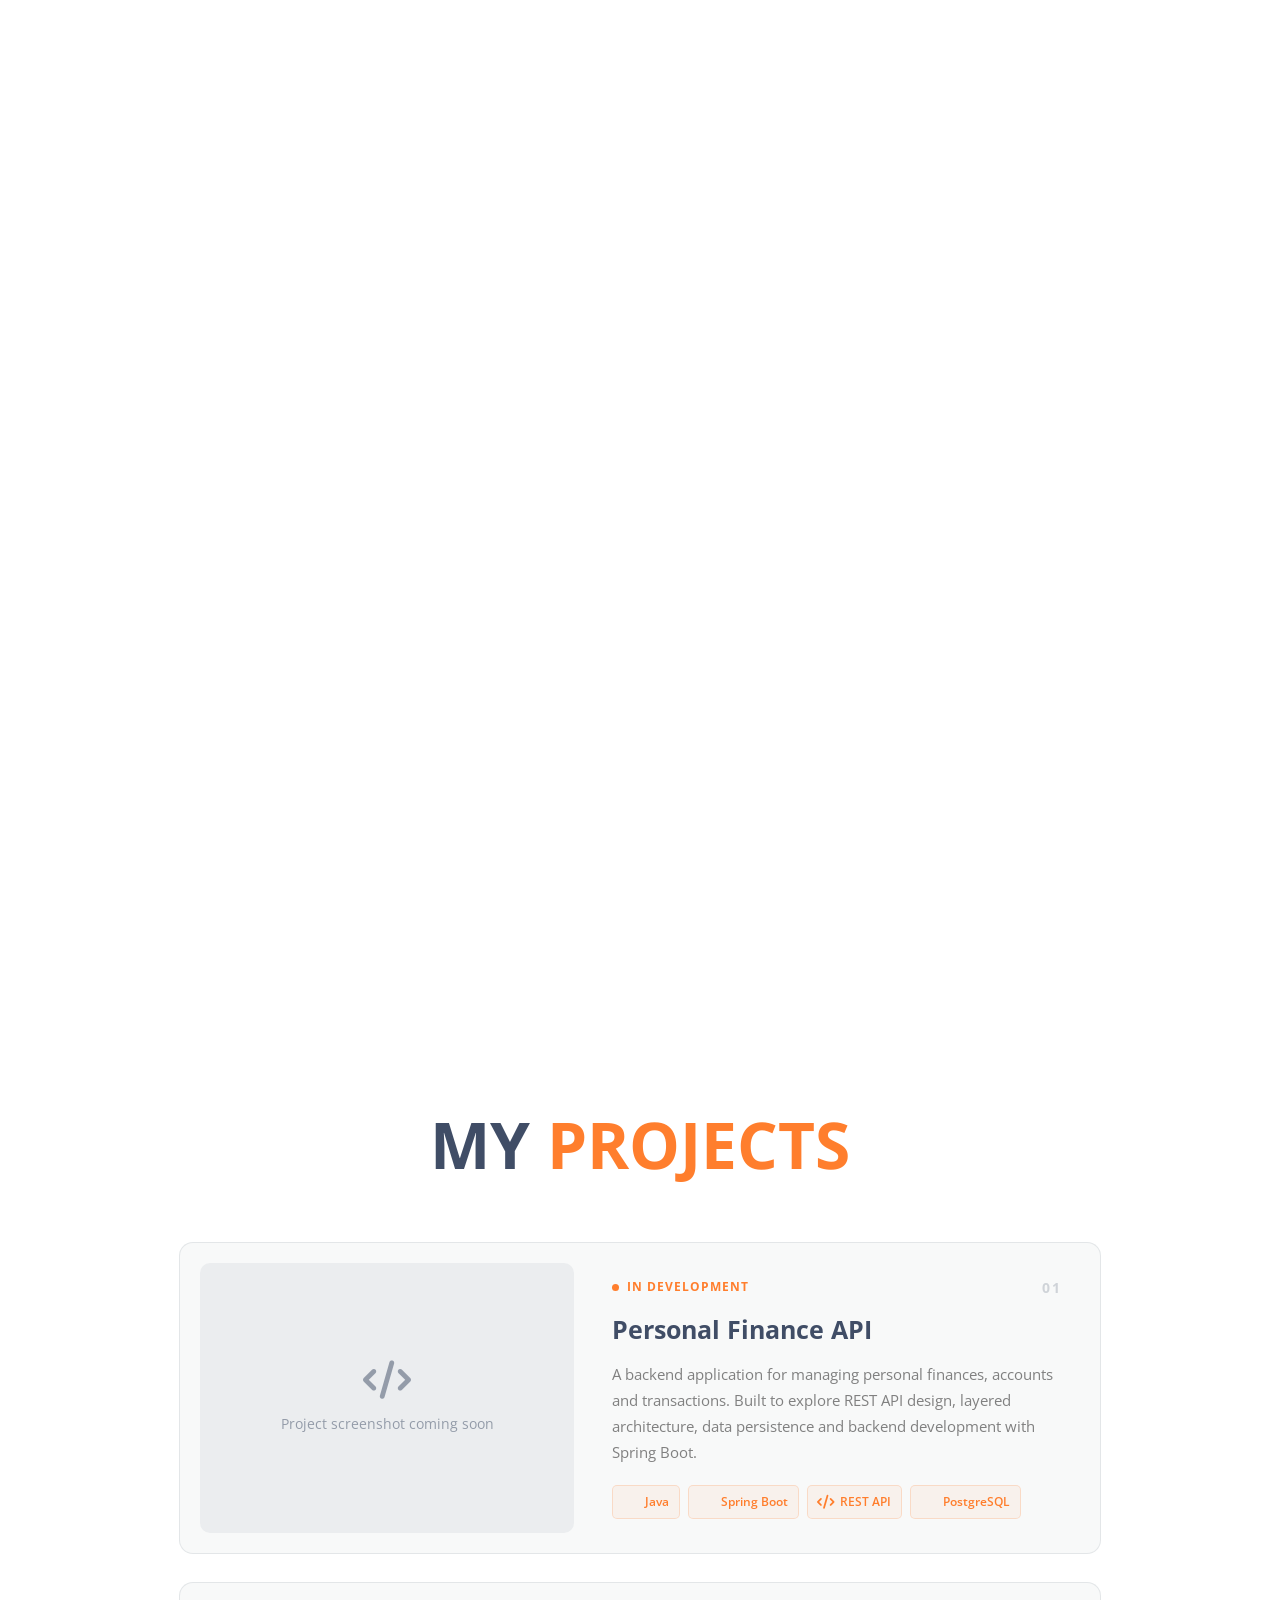
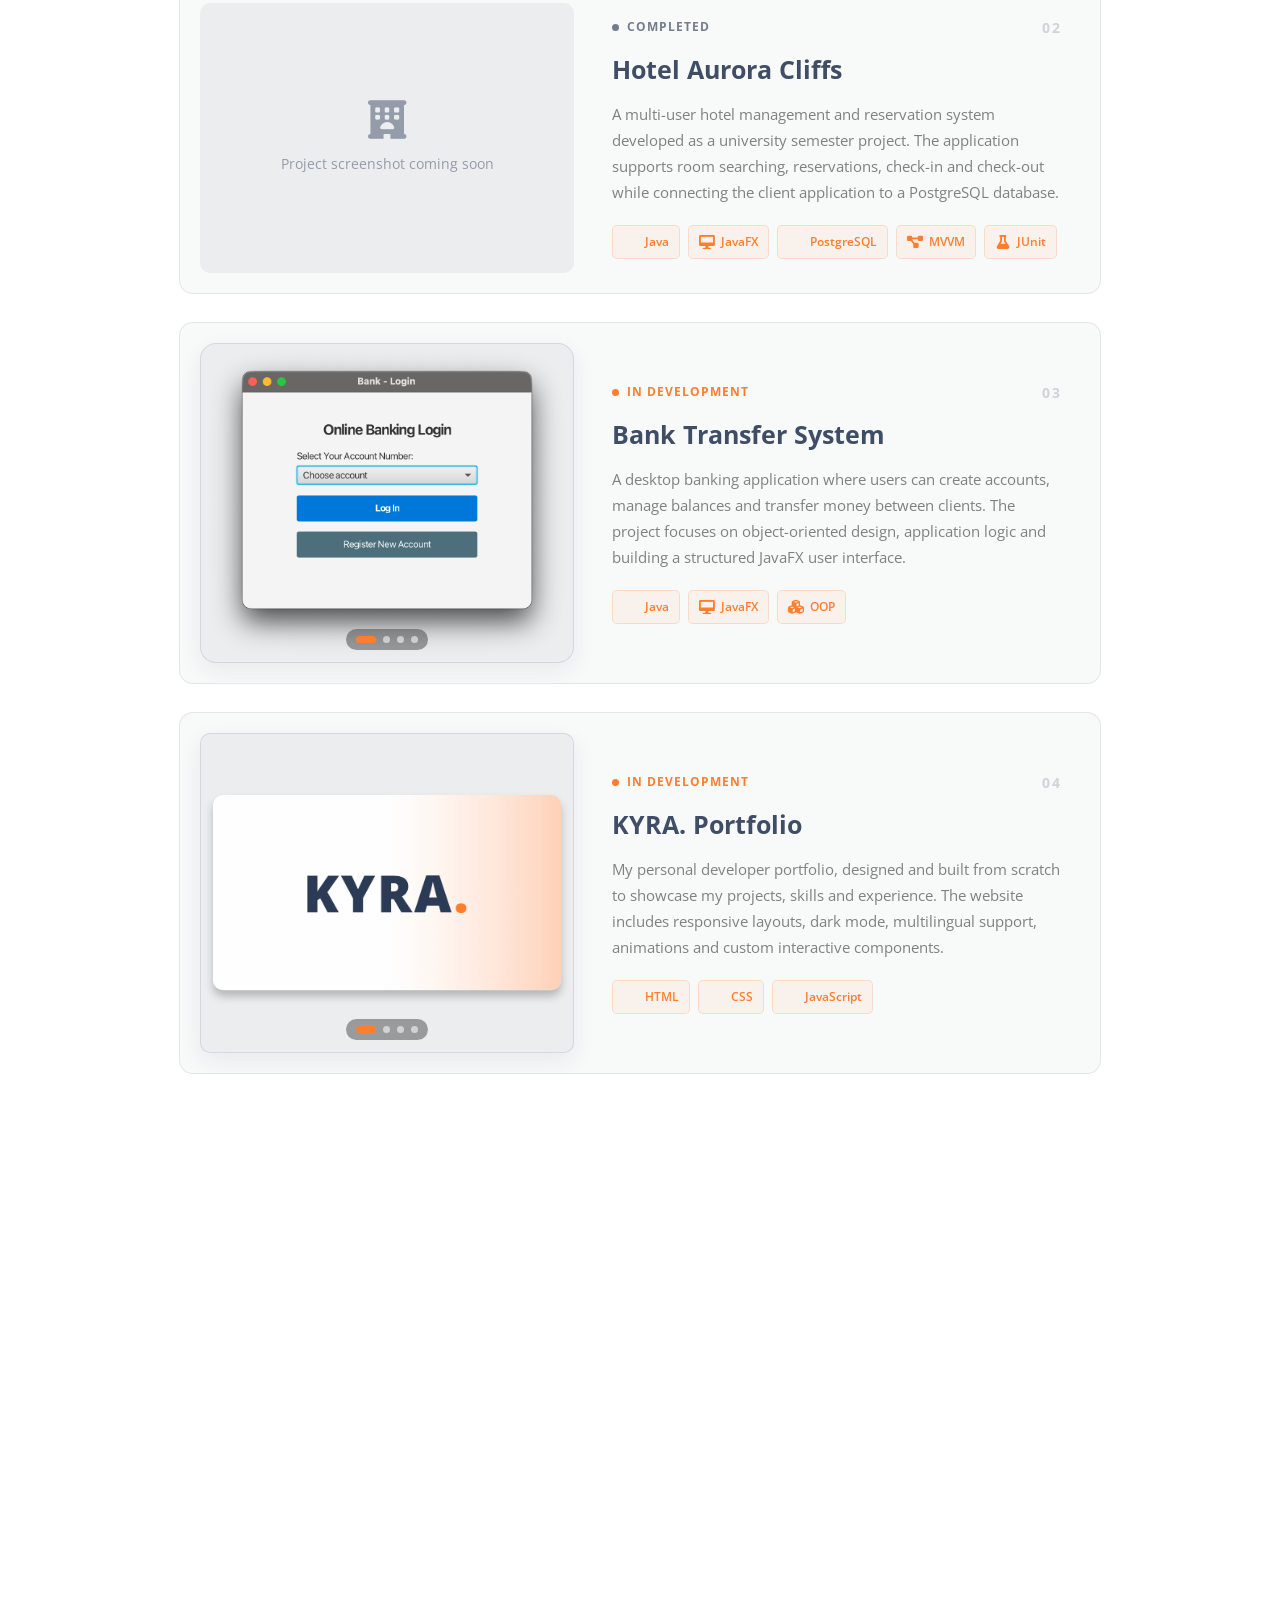
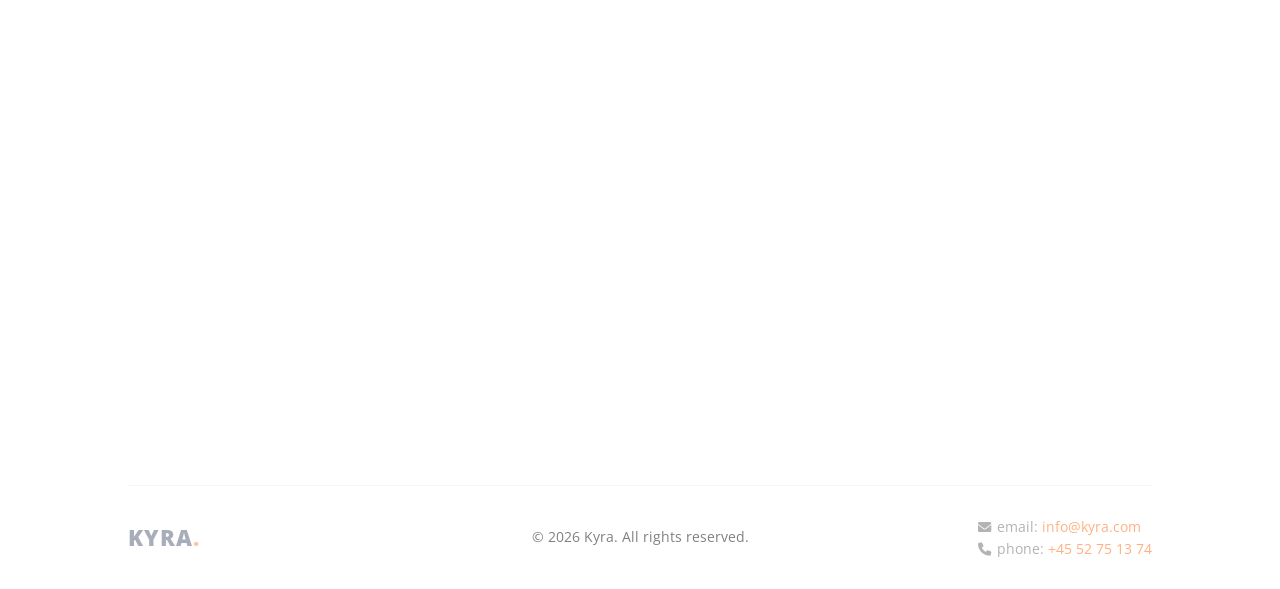
==== commit ddebee6f: "Add files via upload" ====
--- a/index.html
+++ b/index.html
@@ -1,141 +1,570 @@
-<!DOCTYPE html>
-<html lang="en">
-<head>
-  <meta charset="UTF-8">
-  <meta name="viewport" content="width=device-width, initial-scale=1.0">
-  <title>Kyra. | Software Engineer</title>
-  <link rel="icon" type="image/png" href="kyra.png">
-  <link rel="stylesheet" href="https://cdnjs.cloudflare.com/ajax/libs/font-awesome/6.0.0-beta3/css/all.min.css">
-  <link rel="stylesheet" href="styles.css">
-</head>
-<body>
-
-  <section id="hero" class="home-hero">
-    <header>
-      <a href="#hero" class="header-logo">Kyra<span>.</span></a>
-      <button class="menu-toggle" type="button" aria-expanded="false" aria-controls="mobile-menu">
-        <i class="fa-solid fa-bars" aria-hidden="true"></i>
-        <span class="sr-only">Open menu</span>
-      </button>
-      <nav id="mobile-menu">
-        <a href="#hero" class="nav-item"><b>Home</b></a>
-        <a href="#about" class="nav-item">About Me</a>
-        <a href="#portfolio" class="nav-item">Projects</a>
-        <a href="blog.html" class="nav-item">Blog</a>
-        <a href="#contact" class="nav-item">Contact</a>
-      </nav>
-      <a href="mailto:info@kyra.com" class="header-btn">Contact Me</a>
-      <button class="theme-toggle" type="button" aria-label="Switch to dark mode">
-        <i class="fa-solid fa-moon" aria-hidden="true"></i>
-      </button>
-    </header>
-
-    <div class="content">
-      <div class="left">
-        <h3 class="typing-greeting" aria-label="Hello, I'm Marek!"></h3>
-        <h1 class="role-title"><span class="role-title-text"></span></h1>
-        <p>
-          I'm a <b>Software Technology Engineering</b> student at VIA University College in Horsens. 
-          I'm continuously improving my skills in <b>Web Development</b> (HTML, CSS, JavaScript), <b>Object-Oriented Programming</b> (Java, Python, C#), and <b>Databases</b> (SQL, PostgreSQL).
-          I enjoy bridging the gap between robust backend logic and intuitive frontend design.
-        </p>
-        <p><i>"Always learning, always coding."</i></p>
-        <div class="cta-section">
-          <a href="#portfolio" class="cta-1" style="text-decoration: none; display: flex; align-items: center; justify-content: center; gap: 10px;">
-            My Projects <i class="fa-solid fa-code"></i>
-          </a>
-          <a href="#contact" class="cta-2" style="text-decoration: none; display: flex; align-items: center; justify-content: center; gap: 10px;">
-            Hire me <i class="fa-solid fa-arrow-up-right-from-square"></i>
-          </a>
-        </div>
-        <div class="social-section">
-          <i class="fa-brands fa-facebook-f"></i>
-          <i class="fa-brands fa-instagram"></i>
-          <i class="fa-brands fa-linkedin-in"></i>
-          <i class="fa-brands fa-github"></i>
-        </div>
-      </div>
-
-      <div class="right">
-        <div class="img-wrap">
-         <!-- <img class="hero-img" src="pro-pic.png" alt="Marek"> -->
-        </div>
-      </div>
-    </div>
-
-    <a href="#about" class="section-next" aria-label="Go to About Me">
-      <i class="fa-solid fa-chevron-down" aria-hidden="true"></i>
-    </a>
-  </section>
-
-  <section id="about" class="full-section">
-    <div class="section-container">
-      <h2>About <span>Me</span></h2>
-      <p>Tu napíš viac o svojom štúdiu na VIA University College, o tvojich cieľoch a o tom, čo ťa na kódovaní baví najviac.</p>
-    </div>
-    <a href="#portfolio" class="section-next" aria-label="Go to Projects">
-      <i class="fa-solid fa-chevron-down" aria-hidden="true"></i>
-    </a>
-    <a href="#hero" class="section-next section-prev" aria-label="Go to top section">
-      <i class="fa-solid fa-chevron-up" aria-hidden="true"></i>
-    </a>
-  </section>
-
-  <section id="portfolio" class="full-section">
-    <div class="section-container">
-      <h2>My <span>Projects</span></h2>
-      <div class="project-grid">
-        <article class="project-card">
-          <h3>Banking Transfer System <span>(Java)</span></h3>
-          <p>
-            A Java portfolio project modelling bank accounts and transfers, built around
-            <code>BankAccount</code>, <code>BankClient</code>, <code>Transaction</code>, and
-            <code>TransactionStatus</code>. Currently working through where transfer logic should
-            live — on the transaction itself, on the client, or in a separate service layer.
-          </p>
-        </article>
-         <article class="project-card">
-          <h3>Hotel Management System <span>(Java)</span></h3>
-          <p>
-            A Java portfolio project modelling hotel operations, built around
-            <code>Room</code>, <code>Guest</code>, <code>Reservation</code>, and
-            <code>Payment</code>. Currently working through where reservation logic should
-            live — on the reservation itself, on the guest, or in a separate service layer.
-          </p>
-        </article>
-        <article class="project-card">
-          <h3>This Portfolio Site <span>(HTML/CSS/JS)</span></h3>
-          <p>
-            A single-page site built with HTML, CSS, and vanilla JavaScript — including a
-            custom smooth-scroll implementation for the in-page navigation.
-          </p>
-        </article>
-      </div>
-    </div>
-    <a href="#contact" class="section-next" aria-label="Go to Contact">
-      <i class="fa-solid fa-chevron-down" aria-hidden="true"></i>
-    </a>
-    <a href="#about" class="section-next section-prev" aria-label="Go to About Me">
-      <i class="fa-solid fa-chevron-up" aria-hidden="true"></i>
-    </a>
-  </section>
-
-  <section id="contact" class="full-section"> 
-    <div class="section-container">
-    <h2>Get In <span>Touch</span></h2>
-    <p>Máš záujem o spoluprácu? Napíš mi!</p>
-    <a href="mailto:info@kyra.com" class="header-btn" style="margin: 20px auto;">Send Email</a>
-  </div>
-  <a href="#portfolio" class="section-next section-prev" aria-label="Go to Portfolio">
-    <i class="fa-solid fa-chevron-up" aria-hidden="true"></i>
-  </a>
-</section>
-
-  <footer id="footer">
-    <a href="#hero" class="footer-logo">Kyra<span>.</span></a>
-    <p>&copy; 2026 Kyra. All rights reserved.</p>
-  </footer>
-
-  <script src="script.js"></script>
-</body>
-</html>+<!DOCTYPE html>
+<html lang="en">
+  <head>
+    <!-- Meta Tags & Viewport -->
+    <meta charset="utf-8"/>
+    <meta content="width=device-width, initial-scale=1.0" name="viewport"/>
+    <title data-language="meta.title">Kyra. | Software Engineer</title>
+    <!-- Favicon Icons -->
+    <link href="./images/kyra.favicon.ico" rel="icon" type="image/x-icon"/>
+    <link href="./images/kyra.favicon.ico" rel="shortcut icon" type="image/x-icon"/>
+
+    <script>
+      try {
+      if (localStorage.getItem('kyra-theme') === 'dark') {
+      document.documentElement.classList.add('dark-mode');
+      }
+      } catch (error) {
+      console.error('Unable to restore the saved color theme.', error);
+      }
+    </script>
+
+    <script>
+      (function () {
+      var supported = ['en', 'sk', 'da'];
+      var lang = 'en';
+      try {
+      var fromUrl = new URLSearchParams(window.location.search).get('lang');
+      if (fromUrl === 'dk') fromUrl = 'da';
+      var saved = localStorage.getItem('kyra-lang');
+      if (supported.indexOf(fromUrl) !== -1) { lang = fromUrl; localStorage.setItem('kyra-lang', lang); }
+      else if (supported.indexOf(saved) !== -1) { lang = saved; }
+      } catch (error) { console.error('Unable to read or save the selected language.', error); }
+      document.documentElement.lang = lang;
+      if (lang !== 'en') {
+      document.documentElement.classList.add('language-pending');
+      window.setTimeout(function () { document.documentElement.classList.remove('language-pending'); }, 2000);
+      }
+      })();
+    </script>
+
+    <!-- Stylesheets & Icons -->
+    <link href="https://cdnjs.cloudflare.com/ajax/libs/font-awesome/6.0.0-beta3/css/all.min.css" rel="stylesheet"/>
+    <link href="styles.css" rel="stylesheet"/>
+  </head>
+
+  <body>
+    <script>
+      if (document.documentElement.classList.contains('dark-mode')) {
+      document.body.classList.add('dark-mode');
+      }
+    </script>
+
+    <!-- ==========================================
+         HOME
+         ========================================== -->
+    <section class="home-hero" id="hero">
+      <header>
+        <a class="header-logo" href="#hero">Kyra<span>.</span></a>
+        <button aria-controls="mobile-menu" aria-expanded="false" class="menu-toggle" type="button">
+          <i aria-hidden="true" class="fa-solid fa-bars"></i>
+          <span class="sr-only" data-language="ui.openMenu">Open menu</span>
+        </button>
+        <nav id="mobile-menu">
+          <a class="nav-item is-active" data-language="nav.home" href="#hero">Home</a>
+          <a class="nav-item" data-language="nav.about" data-language-attr="data-search-terms:nav.aboutTerms" data-search-terms="skills technical skills" href="#about">About Me</a>
+          <a class="nav-item" data-language="nav.projects" href="#portfolio">Projects</a>
+          <a class="nav-item" data-language="nav.blog" data-language-attr="href:nav.blogHref" href="blog.html">Blog</a>
+          <a class="nav-item" data-language="nav.contact" href="#contact">Contact</a>
+          <!-- MOBILE LANGUAGE MENU -->
+          <div class="lang-switcher mobile-lang">
+            <button aria-label="Change language" class="lang-btn" data-language-attr="aria-label:ui.changeLanguage" type="button">
+              <img alt="EN" src="https://flagcdn.com/gb.svg"/>
+              <i class="fa-solid fa-chevron-down"></i>
+            </button>
+            <div class="lang-dropdown">
+              <a class="lang-option" data-lang="en" href="?lang=en">
+                <img alt="EN" src="https://flagcdn.com/gb.svg"/>EN - English
+              </a>
+              <a class="lang-option" data-lang="sk" href="?lang=sk">
+                <img alt="SK" src="https://flagcdn.com/sk.svg"/>SK - Slovenčina
+              </a>
+              <a class="lang-option" data-lang="da" href="?lang=da">
+                <img alt="DK" src="https://flagcdn.com/dk.svg"/>DA - Dansk
+              </a>
+            </div>
+          </div>
+        </nav>
+        <div class="header-search" data-close-label="Close search" data-language-attr="data-pages-label:search.pages;data-projects-label:search.projects;data-no-results:search.noResults;data-projects-empty:search.projectsEmpty;data-open-label:search.open;data-close-label:search.close" data-no-results="No matching pages or projects." data-open-label="Open search" data-pages-label="Sections" data-projects-empty="No projects match your search." data-projects-label="Projects" data-site-search="">
+          <input aria-label="Search projects and pages" autocomplete="off" class="header-search-input" data-language-attr="placeholder:search.placeholder;aria-label:search.ariaLabel" id="site-search" placeholder="Search..." type="search"/>
+          <button aria-controls="site-search-results" aria-expanded="false" aria-label="Open search" class="header-search-toggle" data-language-attr="aria-label:search.open" type="button">
+            <i aria-hidden="true" class="fa-solid fa-magnifying-glass"></i>
+          </button>
+          <div aria-live="polite" class="header-search-dropdown" id="site-search-results">
+            <div class="header-search-results"></div>
+          </div>
+        </div>
+        <a class="header-btn" data-language="header.contactMe" href="mailto:info@kyra.com">Contact Me</a>
+        <!-- Light/Dark Mode Toggle | Language Switcher -->
+        <div class="header-controls">
+          <button aria-label="Switch to dark mode" class="theme-toggle" data-language-attr="aria-label:ui.switchToDark" type="button">
+            <i aria-hidden="true" class="fa-regular fa-lightbulb"></i>
+          </button>
+          <div class="lang-switcher desktop-lang">
+            <button aria-label="Change language" class="lang-btn" data-language-attr="aria-label:ui.changeLanguage" type="button">
+              <img alt="EN" src="https://flagcdn.com/gb.svg"/>
+              <i class="fa-solid fa-chevron-down"></i>
+            </button>
+            <div class="lang-dropdown">
+              <a class="lang-option" data-lang="en" href="?lang=en">
+                <img alt="EN" src="https://flagcdn.com/gb.svg"/>English
+              </a>
+              <a class="lang-option" data-lang="sk" href="?lang=sk">
+                <img alt="SK" src="https://flagcdn.com/sk.svg"/>Slovenčina
+              </a>
+              <a class="lang-option" data-lang="da" href="?lang=da">
+                <img alt="DK" src="https://flagcdn.com/dk.svg"/>Dansk
+              </a>
+            </div>
+          </div>
+        </div>
+      </header>
+      <div class="content">
+        <div class="left">
+          <h3 aria-label="Hello, I’m Marek!" class="typing-greeting" data-language-attr="aria-label:hero.greeting"></h3>
+          <h1 class="role-title"><span class="role-title-text"></span></h1>
+          <p data-language-html="hero.intro">
+            I’m a <b>Software Technology Engineering</b> student at VIA University College in Horsens.
+            I’m continuously improving my skills in <b>Web Development</b> (HTML, CSS, JavaScript), <b>Object-Oriented Programming</b> (Java, Python, C#), and <b>Databases</b> (SQL, PostgreSQL).
+            I enjoy bridging the gap between robust backend logic and intuitive frontend design.
+          </p>
+          <p><i data-language="hero.quote">"Always learning, always coding."</i></p>
+          <div class="cta-section">
+            <a class="cta-1" href="#portfolio" style="text-decoration: none; display: flex; align-items: center; justify-content: center; gap: 10px;"><span data-language="hero.ctaProjects">My Projects</span><i class="fa-solid fa-code"></i>
+            </a>
+            <a class="cta-2" href="#contact" style="text-decoration: none; display: flex; align-items: center; justify-content: center; gap: 10px;"><span data-language="hero.ctaHire">Hire me</span><i class="fa-solid fa-arrow-up-right-from-square"></i>
+            </a>
+          </div>
+          <div class="social-section">
+            <i class="fa-brands fa-facebook-f"></i>
+            <i class="fa-brands fa-instagram"></i>
+            <a aria-label="Visit my LinkedIn profile" data-language-attr="aria-label:hero.linkedin" href="https://www.linkedin.com/in/marekpavlus" rel="noopener noreferrer" target="_blank">
+              <i aria-hidden="true" class="fa-brands fa-linkedin-in"></i>
+            </a>
+            <a aria-label="Visit my GitHub profile" data-language-attr="aria-label:hero.github" href="https://github.com/marekpavlus" rel="noopener noreferrer" target="_blank">
+              <i aria-hidden="true" class="fa-brands fa-github"></i>
+            </a>
+          </div>
+        </div>
+        <div class="right">
+          <div class="img-wrap">
+            <!-- <img class="hero-img" src="pro-pic.png" alt="Marek"> -->
+          </div>
+        </div>
+      </div>
+      <a aria-label="Go to About Me" class="section-next" data-language-attr="aria-label:ui.goToAbout" href="#about">
+        <i aria-hidden="true" class="fa-solid fa-chevron-down"></i>
+      </a>
+    </section>
+
+    <!-- ==========================================
+         ABOUT ME
+         ========================================== -->
+    <section class="full-section" id="about">
+      <div class="section-container">
+        <h2 data-language-html="about.title">My <span>Story</span></h2>
+        <div class="about-bio">
+          <p data-language-html="about.paragraphs.0">
+            I’m Marek, a <b>Software Technology Engineering</b> student at
+            <b>VIA University College</b> in Denmark.
+          </p>
+          <p data-language-html="about.paragraphs.1">
+            I have a passion for <b>problem-solving</b> and enjoy the process of designing
+            and implementing software solutions that are both efficient and maintainable.
+            My goal is to create applications that not only meet user needs but also adhere
+            to <b>best practices in software engineering</b>.
+          </p>
+          <div aria-hidden="true" class="about-more-content" id="about-more-content" inert="">
+            <div class="about-more-content-inner">
+              <p data-language-html="about.moreParagraphs.0">
+                I’m originally from <b>Slovakia</b>, and I have lived in
+                <b>Denmark since 2022</b>. Before starting my degree, I worked full-time
+                in manufacturing and logistics, an experience that taught me discipline,
+                reliability and how to work effectively in <b>international teams</b>.
+              </p>
+              <p data-language-html="about.moreParagraphs.1">
+                My journey into <b>software development</b> began with a curiosity for how
+                things work and a desire to create. I started learning programming through
+                online courses and personal projects, which led me to pursue formal
+                education in software engineering.
+              </p>
+              <p data-language-html="about.moreParagraphs.2">
+                Today, I’m continuously expanding my skills through
+                <b>university and personal projects</b>, exploring technologies such as
+                Spring Boot, .NET and distributed systems while strengthening my knowledge
+                of software architecture, databases and web development.
+              </p>
+              <p data-language-html="about.moreParagraphs.3">
+                I’m currently looking for <b>professional opportunities</b> where I can
+                gain experience, contribute to real-world software and continue developing
+                as a software engineer.
+              </p>
+            </div>
+          </div>
+          <button aria-controls="about-more-content" aria-expanded="false" class="about-more-toggle" data-language="about.readMore" data-language-attr="data-more-label:about.readMore;data-less-label:about.readLess" data-less-label="Read less -" data-more-label="Read more +" type="button">Read more +</button>
+        </div>
+        <a class="about-cv-link" download="CV - Marek Pavlus.pdf" href="./CV%20-%20Marek%20Pavlus.pdf">
+          CV <i aria-hidden="true" class="fa-solid fa-download"></i>
+        </a>
+      </div>
+      <div class="section-container skills-content">
+        <div aria-label="Skills" class="skill-groups" data-language-attr="aria-label:about.skillsLabel" id="skills">
+          <section class="skill-category">
+            <h3 data-language="about.skillHeadings.0">Programming Languages</h3>
+            <div class="skill-list">
+              <div class="skill-item"><img alt="" class="skill-logo" loading="lazy" src="https://cdn.jsdelivr.net/gh/devicons/devicon@latest/icons/java/java-original.svg"/><span>Java</span></div>
+              <div class="skill-item"><img alt="" class="skill-logo" loading="lazy" src="https://cdn.jsdelivr.net/gh/devicons/devicon@latest/icons/csharp/csharp-original.svg"/><span>C#</span></div>
+              <div class="skill-item"><img alt="" class="skill-logo" loading="lazy" src="https://cdn.jsdelivr.net/gh/devicons/devicon@latest/icons/python/python-original.svg"/><span>Python</span></div>
+              <div class="skill-item"><img alt="" class="skill-logo" loading="lazy" src="https://cdn.jsdelivr.net/gh/devicons/devicon@latest/icons/javascript/javascript-original.svg"/><span>JavaScript</span></div>
+            </div>
+          </section>
+          <section class="skill-category">
+            <h3 data-language="about.skillHeadings.1">Frontend</h3>
+            <div class="skill-list">
+              <div class="skill-item"><img alt="" class="skill-logo" loading="lazy" src="https://cdn.jsdelivr.net/gh/devicons/devicon@latest/icons/html5/html5-original.svg"/><span>HTML</span></div>
+              <div class="skill-item"><img alt="" class="skill-logo" loading="lazy" src="https://cdn.jsdelivr.net/gh/devicons/devicon@latest/icons/css3/css3-original.svg"/><span>CSS</span></div>
+            </div>
+          </section>
+          <section class="skill-category">
+            <h3 data-language="about.skillHeadings.2">Backend &amp; APIs</h3>
+            <div class="skill-list">
+              <div class="skill-item"><img alt="" class="skill-logo" loading="lazy" src="https://cdn.jsdelivr.net/gh/devicons/devicon@latest/icons/rabbitmq/rabbitmq-original.svg"/><span>RabbitMQ</span></div>
+              <div class="skill-item"><img alt="" class="skill-logo" loading="lazy" src="https://cdn.simpleicons.org/dotnet/512BD4"/><span>.NET</span></div>
+              <div class="skill-item"><img alt="" class="skill-logo" loading="lazy" src="https://cdn.simpleicons.org/springboot/6DB33F"/><span>Spring Boot</span></div>
+              <div class="skill-item skill-rest"><i aria-hidden="true" class="fa-solid fa-code skill-symbol"></i><span>REST API</span></div>
+              <div class="skill-item skill-grpc"><i aria-hidden="true" class="fa-solid fa-share-nodes skill-symbol"></i><span>gRPC</span></div>
+            </div>
+          </section>
+          <section class="skill-category">
+            <h3 data-language="about.skillHeadings.3">Databases</h3>
+            <div class="skill-list">
+              <div class="skill-item"><img alt="" class="skill-logo" loading="lazy" src="https://cdn.jsdelivr.net/gh/devicons/devicon@latest/icons/postgresql/postgresql-original.svg"/><span>PostgreSQL</span></div>
+              <div class="skill-item skill-sql"><i aria-hidden="true" class="fa-solid fa-database skill-symbol"></i><span>SQL</span></div>
+              <div class="skill-item"><img alt="" class="skill-logo" loading="lazy" src="https://cdn.jsdelivr.net/gh/devicons/devicon@latest/icons/microsoftsqlserver/microsoftsqlserver-original.svg"/><span>SQL Server</span></div>
+            </div>
+          </section>
+          <section class="skill-category">
+            <h3 data-language="about.skillHeadings.4">Cloud &amp; DevOps</h3>
+            <div class="skill-list">
+              <div class="skill-item"><img alt="" class="skill-logo" loading="lazy" src="https://cdn.jsdelivr.net/gh/devicons/devicon@latest/icons/docker/docker-original.svg"/><span>Docker</span></div>
+              <div class="skill-item"><img alt="" class="skill-logo" loading="lazy" src="https://cdn.jsdelivr.net/gh/devicons/devicon@latest/icons/azure/azure-original.svg"/><span>Azure</span></div>
+            </div>
+          </section>
+          <section class="skill-category">
+            <h3 data-language="about.skillHeadings.5">Collaboration Tools</h3>
+            <div class="skill-list">
+              <div class="skill-item"><img alt="" class="skill-logo" loading="lazy" src="https://cdn.simpleicons.org/github/181717"/><span>GitHub</span></div>
+              <div class="skill-item"><img alt="" class="skill-logo" loading="lazy" src="https://cdn.jsdelivr.net/gh/devicons/devicon@latest/icons/git/git-original.svg"/><span>Git</span></div>
+              <div class="skill-item"><img alt="" class="skill-logo" loading="lazy" src="https://cdn.simpleicons.org/gitlab/FCA121"/><span>GitLab</span></div>
+              <div class="skill-item"><img alt="" class="skill-logo" loading="lazy" src="https://cdn.simpleicons.org/jira/0052CC"/><span>Jira</span></div>
+            </div>
+          </section>
+          <section class="skill-category">
+            <h3 data-language="about.skillHeadings.6">Marketing &amp; Analytics</h3>
+            <div class="skill-list">
+              <div class="skill-item"><img alt="" class="skill-logo" loading="lazy" src="https://cdn.simpleicons.org/facebook/4267B2"/><span>Facebook Ads</span></div>
+              <div class="skill-item"><img alt="" class="skill-logo" loading="lazy" src="https://cdn.simpleicons.org/shopify/7AB55C"/><span>Shopify</span></div>
+              <div class="skill-item"><img alt="" class="skill-logo" loading="lazy" src="https://cdn.simpleicons.org/googleanalytics/E37400"/><span>Google Analytics</span></div>
+              <div class="skill-item skill-looker"><i aria-hidden="true" class="fa-solid fa-chart-column skill-symbol"></i><span>Google Data Studio</span></div>
+            </div>
+          </section>
+        </div>
+      </div>
+      <a aria-label="Go to Technical Skills" class="section-next" data-language-attr="aria-label:ui.goSkills;data-label-after:ui.goProjects;data-label-before:ui.goSkills" data-label-after="Go to Projects" data-label-before="Go to Technical Skills" href="#skills">
+        <i aria-hidden="true" class="fa-solid fa-chevron-down"></i>
+      </a>
+      <a aria-label="Go to top section" class="section-next section-prev" data-language-attr="aria-label:ui.goTop;data-label-after:ui.goAbout;data-label-before:ui.goTop" data-label-after="Go to About Me" data-label-before="Go to top section" href="#hero">
+        <i aria-hidden="true" class="fa-solid fa-chevron-up"></i>
+      </a>
+    </section>
+
+    <!-- ==========================================
+         MY PROJECTS
+         ========================================== -->
+    <section class="full-section" id="portfolio">
+      <div class="section-container">
+        <h2 data-language-html="projects.title">My <span>Projects</span></h2>
+        <div class="projects-container">
+          <!-- ==========================================
+               01 - PERSONAL FINANCE API
+               ========================================== -->
+          <article class="project-showcase" id="project-finance-api">
+            <div class="project-image">
+              <div class="project-image-placeholder">
+                <i class="fa-solid fa-code"></i>
+                <span>Project screenshot coming soon</span>
+              </div>
+            </div>
+            <div class="project-info">
+              <div class="project-top">
+                <span class="project-status in-progress">
+                  <span class="status-dot"></span><span data-language-html="projects.items.finance_api.status">In Development</span></span>
+                  <span class="project-number">01</span>
+              </div>
+              <h3>Personal Finance API</h3>
+              <p data-language-html="projects.items.finance_api.description">
+                A backend application for managing personal finances, accounts and
+                transactions. Built to explore REST API design, layered architecture,
+                data persistence and backend development with Spring Boot.
+              </p>
+              <div class="project-tech">
+                <span>
+                  <img alt="" aria-hidden="true" loading="lazy" src="https://cdn.jsdelivr.net/gh/devicons/devicon@latest/icons/java/java-original.svg"/>
+                  Java
+                </span>
+                <span>
+                  <img alt="" aria-hidden="true" loading="lazy" src="https://cdn.simpleicons.org/springboot/6DB33F"/>
+                  Spring Boot
+                </span>
+                <span>
+                  <i aria-hidden="true" class="fa-solid fa-code"></i>
+                  REST API
+                </span>
+                <span>
+                  <img alt="" aria-hidden="true" loading="lazy" src="https://cdn.jsdelivr.net/gh/devicons/devicon@latest/icons/postgresql/postgresql-original.svg"/>
+                  PostgreSQL
+                </span>
+              </div>
+            </div>
+          </article>
+          <!-- ==========================================
+               02 - HOTEL AURORA CLIFFS
+               ========================================== -->
+          <article class="project-showcase" id="project-hotel">
+            <div class="project-image">
+              <div class="project-image-placeholder">
+                <i class="fa-solid fa-hotel"></i>
+                <span>Project screenshot coming soon</span>
+              </div>
+            </div>
+            <div class="project-info">
+              <div class="project-top">
+                <span class="project-status completed">
+                  <span class="status-dot"></span><span data-language-html="projects.items.hotel.status">Completed</span></span>
+                  <span class="project-number">02</span>
+              </div>
+              <h3>Hotel Aurora Cliffs</h3>
+              <p data-language-html="projects.items.hotel.description">
+                A multi-user hotel management and reservation system developed as a
+                university semester project. The application supports room searching,
+                reservations, check-in and check-out while connecting the client
+                application to a PostgreSQL database.
+              </p>
+              <div class="project-tech">
+                <span>
+                  <img alt="" aria-hidden="true" loading="lazy" src="https://cdn.jsdelivr.net/gh/devicons/devicon@latest/icons/java/java-original.svg"/>
+                  Java
+                </span>
+                <span>
+                  <i aria-hidden="true" class="fa-solid fa-desktop"></i>
+                  JavaFX
+                </span>
+                <span>
+                  <img alt="" aria-hidden="true" loading="lazy" src="https://cdn.jsdelivr.net/gh/devicons/devicon@latest/icons/postgresql/postgresql-original.svg"/>
+                  PostgreSQL
+                </span>
+                <span>
+                  <i aria-hidden="true" class="fa-solid fa-diagram-project"></i>
+                  MVVM
+                </span>
+                <span>
+                  <i aria-hidden="true" class="fa-solid fa-flask"></i>
+                  JUnit
+                </span>
+              </div>
+            </div>
+          </article>
+          <!-- ==========================================
+               03 - BANK TRANSFER SYSTEM
+               ========================================== -->
+          <article class="project-showcase" id="project-bank">
+            <!-- Screenshot Carousel -->
+            <div class="project-image">
+              <div class="project-carousel">
+                <div class="project-carousel-track">
+                  <!-- Screenshot 1: Login -->
+                  <img alt="Bank Transfer System login screen" class="project-carousel-image active" src="./images/projects/bankingapp/login.png"/>
+                  <!-- Screenshot 2: Register -->
+                  <img alt="Bank Transfer System account registration screen" class="project-carousel-image" src="./images/projects/bankingapp/register.png"/>
+                  <!-- Screenshot 3: Empty dashboard -->
+                  <img alt="Bank Transfer System dashboard with an empty transaction history" class="project-carousel-image" src="./images/projects/bankingapp/dashboard-empty.png"/>
+                  <!-- Screenshot 4: Dashboard with transactions -->
+                  <img alt="Bank Transfer System dashboard with transaction history" class="project-carousel-image" src="./images/projects/bankingapp/dashboard-transactions.png"/>
+                </div>
+                <!-- Carousel Navigation Dots -->
+                <div aria-label="Bank Transfer System screenshots" class="project-carousel-dots">
+                  <button aria-label="Show screenshot 1" class="project-carousel-dot active" data-language-attr="aria-label:projects.carouselLabels.0" type="button"></button>
+                  <button aria-label="Show screenshot 2" class="project-carousel-dot" data-language-attr="aria-label:projects.carouselLabels.1" type="button"></button>
+                  <button aria-label="Show screenshot 3" class="project-carousel-dot" data-language-attr="aria-label:projects.carouselLabels.2" type="button"></button>
+                  <button aria-label="Show screenshot 4" class="project-carousel-dot" data-language-attr="aria-label:projects.carouselLabels.3" type="button"></button>
+                </div>
+              </div>
+            </div>
+            <!-- Project Information -->
+            <div class="project-info">
+              <div class="project-top">
+                <span class="project-status in-progress">
+                  <span class="status-dot"></span><span data-language-html="projects.items.bank.status">In Development</span></span>
+                  <span class="project-number">03</span>
+              </div>
+              <h3>Bank Transfer System</h3>
+              <p data-language-html="projects.items.bank.description">
+                A desktop banking application where users can create accounts,
+                manage balances and transfer money between clients. The project
+                focuses on object-oriented design, application logic and building
+                a structured JavaFX user interface.
+              </p>
+              <div class="project-tech">
+                <span>
+                  <img alt="" aria-hidden="true" loading="lazy" src="https://cdn.jsdelivr.net/gh/devicons/devicon@latest/icons/java/java-original.svg"/>
+                  Java
+                </span>
+                <span>
+                  <i aria-hidden="true" class="fa-solid fa-desktop"></i>
+                  JavaFX
+                </span>
+                <span>
+                  <i aria-hidden="true" class="fa-solid fa-cubes"></i>
+                  OOP
+                </span>
+              </div>
+            </div>
+          </article>
+          <!-- ==========================================
+               04 - KYRA. PORTFOLIO
+               ========================================== -->
+          <article class="project-showcase" id="project-kyra">
+            <div class="project-image">
+              <div class="project-carousel">
+                <div class="project-carousel-track">
+                  <img alt="KYRA. light mode logo" class="project-carousel-image active" src="./images/projects/kyra./Kyra. light.png"/>
+                  <img alt="KYRA. portfolio in light mode" class="project-carousel-image" src="./images/projects/kyra./Kyra. 1.png"/>
+                  <img alt="KYRA. dark mode logo" class="project-carousel-image" src="./images/projects/kyra./Kyra. dark.png"/>
+                  <img alt="KYRA. portfolio in dark mode" class="project-carousel-image" src="./images/projects/kyra./Kyra. 2.png"/>
+                </div>
+                <div aria-label="KYRA. Portfolio screenshots" class="project-carousel-dots">
+                  <button aria-label="Show KYRA. light logo" class="project-carousel-dot active" data-language-attr="aria-label:projects.carouselLabels.4" type="button"></button>
+                  <button aria-label="Show KYRA. light mode portfolio" class="project-carousel-dot" data-language-attr="aria-label:projects.carouselLabels.5" type="button"></button>
+                  <button aria-label="Show KYRA. dark logo" class="project-carousel-dot" data-language-attr="aria-label:projects.carouselLabels.6" type="button"></button>
+                  <button aria-label="Show KYRA. dark mode portfolio" class="project-carousel-dot" data-language-attr="aria-label:projects.carouselLabels.7" type="button"></button>
+                </div>
+              </div>
+            </div>
+            <div class="project-info">
+              <div class="project-top">
+                <span class="project-status in-progress">
+                  <span class="status-dot"></span><span data-language-html="projects.items.kyra.status">In Development</span></span>
+                  <span class="project-number">04</span>
+              </div>
+              <h3>KYRA. Portfolio</h3>
+              <p data-language-html="projects.items.kyra.description">
+                My personal developer portfolio, designed and built from scratch
+                to showcase my projects, skills and experience. The website includes
+                responsive layouts, dark mode, multilingual support, animations
+                and custom interactive components.
+              </p>
+              <div class="project-tech">
+                <span>
+                  <img alt="" aria-hidden="true" loading="lazy" src="https://cdn.jsdelivr.net/gh/devicons/devicon@latest/icons/html5/html5-original.svg"/>
+                  HTML
+                </span>
+                <span>
+                  <img alt="" aria-hidden="true" loading="lazy" src="https://cdn.jsdelivr.net/gh/devicons/devicon@latest/icons/css3/css3-original.svg"/>
+                  CSS
+                </span>
+                <span>
+                  <img alt="" aria-hidden="true" loading="lazy" src="https://cdn.jsdelivr.net/gh/devicons/devicon@latest/icons/javascript/javascript-original.svg"/>
+                  JavaScript
+                </span>
+              </div>
+            </div>
+          </article>
+        </div>
+        <!-- Search Empty State -->
+        <p class="project-search-empty" data-language-html="projects.empty" hidden="">
+          No projects match your search.
+        </p>
+      </div>
+      <!-- Navigation -->
+      <a aria-label="Go to Contact" class="section-next" data-language-attr="aria-label:ui.goContact" href="#contact">
+        <i aria-hidden="true" class="fa-solid fa-chevron-down"></i>
+      </a>
+      <a aria-label="Go to Technical Skills" class="section-next section-prev" data-language-attr="aria-label:ui.goSkills" href="#skills">
+        <i aria-hidden="true" class="fa-solid fa-chevron-up"></i>
+      </a>
+    </section>
+
+    <!-- ==========================================
+         PROJECT IMAGE LIGHTBOX
+         ========================================== -->
+    <div aria-hidden="true" aria-label="Project screenshot preview" aria-modal="true" class="project-lightbox" id="project-lightbox" role="dialog">
+      <button aria-label="Close image preview" class="project-lightbox-close" data-language-attr="aria-label:ui.closePreview" type="button">
+        <i aria-hidden="true" class="fa-solid fa-xmark"></i>
+      </button>
+      <img alt="" class="project-lightbox-image" src=""/>
+      <button aria-label="Previous screenshot" class="project-lightbox-nav project-lightbox-previous" data-language-attr="aria-label:ui.previousScreenshot" type="button">
+        <i aria-hidden="true" class="fa-solid fa-chevron-left"></i>
+      </button>
+      <button aria-label="Next screenshot" class="project-lightbox-nav project-lightbox-next" data-language-attr="aria-label:ui.nextScreenshot" type="button">
+        <i aria-hidden="true" class="fa-solid fa-chevron-right"></i>
+      </button>
+    </div>
+
+    <!-- ==========================================
+         CONTACT
+         ========================================== -->
+    <section class="full-section" id="contact">
+      <div class="section-container">
+        <h2 data-language-html="contact.title">Get In <span>Touch</span></h2>
+        <p data-language-html="contact.intro">Are you interested in collaborating? Write to me!</p>
+        <form class="contact-form" id="contact-form">
+          <div class="form-row">
+            <div class="form-field">
+              <label for="cf-first-name"><span data-language-html="contact.firstName">First name </span><span aria-hidden="true" class="required-marker">*</span></label>
+              <input data-language-attr="placeholder:contact.firstPlaceholder" id="cf-first-name" name="firstName" placeholder="Your first name" required="" type="text"/>
+            </div>
+            <div class="form-field">
+              <label for="cf-last-name"><span data-language-html="contact.lastName">Last name </span><span aria-hidden="true" class="required-marker">*</span></label>
+              <input data-language-attr="placeholder:contact.lastPlaceholder" id="cf-last-name" name="lastName" placeholder="Your last name" required="" type="text"/>
+            </div>
+          </div>
+          <div class="form-field form-field-full">
+            <label for="cf-email"><span data-language-html="contact.email">Email </span><span aria-hidden="true" class="required-marker">*</span></label>
+            <input data-language-attr="placeholder:contact.emailPlaceholder" id="cf-email" name="email" placeholder="email@example.com" required="" type="email"/>
+          </div>
+          <div class="form-field form-field-full">
+            <label for="cf-subject"><span data-language-html="contact.subject">Subject </span><span aria-hidden="true" class="required-marker">*</span></label>
+            <input data-language-attr="placeholder:contact.subjectPlaceholder" id="cf-subject" name="subject" placeholder="Ex. project collaboration, job opportunity, etc." required="" type="text"/>
+          </div>
+          <div class="form-field form-field-full">
+            <label for="cf-message"><span data-language-html="contact.message">Message </span><span aria-hidden="true" class="required-marker">*</span></label>
+            <textarea data-language-attr="placeholder:contact.messagePlaceholder" id="cf-message" name="message" placeholder="Your message..." required="" rows="5"></textarea>
+          </div>
+          <button class="header-btn contact-submit" data-language-html="contact.submit" type="submit">
+            Send Email
+          </button>
+        </form>
+      </div>
+      <a aria-label="Go to Portfolio" class="section-next section-prev" data-language-attr="aria-label:ui.goPortfolio" href="#portfolio">
+        <i aria-hidden="true" class="fa-solid fa-chevron-up"></i>
+      </a>
+    </section>
+    
+    <!-- ==========================================
+         FOOTER
+         ========================================== -->
+    <footer id="footer">
+      <a class="footer-logo" href="#hero">Kyra<span>.</span></a>
+      <p data-language-html="footer.copyright">© 2026 Kyra. All rights reserved.</p>
+      <div class="footer-contact">
+        <p><i class="fa-solid fa-envelope"></i><span class="footer-contact-label" data-language-html="footer.emailLabel">email:</span>  <a href="mailto:info@kyra.com">info@kyra.com</a></p>
+        <p><i class="fa-solid fa-phone"></i><span class="footer-contact-label" data-language-html="footer.phoneLabel">phone:</span>  <a href="tel:+4552751374">+45 52 75 13 74</a></p>
+      </div>
+    </footer>
+    <div aria-label="Page scroll progress" aria-valuemax="100" aria-valuemin="0" aria-valuenow="0" class="scroll-progress" data-language-attr="aria-label:ui.scrollProgress" role="progressbar">
+      <span class="scroll-progress-fill"></span>
+    </div>
+    <!-- JavaScript -->
+    <script src="translations.js"></script><script src="language.js"></script><script src="script.js"></script>
+  </body>
+</html>
--- a/styles.css
+++ b/styles.css
@@ -1,1048 +1,2979 @@
-@import url('https://fonts.googleapis.com/css2?family=Open+Sans:ital,wght@0,300..800;1,300..800&display=swap');
-
-* {
-  padding: 0;
-  margin: 0;
-  outline: none;
-  border: none;
-  font-family: "Open Sans", sans-serif;
-  box-sizing: border-box;
-}
-
-:root {
-  --light-page-gradient: linear-gradient(
-    90deg,
-    white 0%,
-    white 50%,
-    rgba(255, 126, 45, 0.2) 100%
-  );
-  --dark-page-gradient: linear-gradient(
-    90deg,
-    rgb(43, 58, 85) 0%,
-    rgb(43, 58, 85) 50%,
-    rgb(105, 69, 45) 100%
-  );
-}
-
-html {
-  min-height: 100%;
-  scroll-behavior: smooth;
-  scroll-snap-type: y mandatory;
-  scroll-padding-top: 0;
-  background: var(--light-page-gradient) no-repeat;
-  background-attachment: fixed;
-  background-size: 100vw 100vh;
-}
-
-body {
-  min-height: 100vh;
-  padding: 0 10%;
-  line-height: 1.6;
-  background: var(--light-page-gradient);
-  background-attachment: fixed;
-  background-size: 100vw 100vh;
-}
-
-#hero {
-  min-height: 100vh;
-  display: flex;
-  flex-direction: column;
-  scroll-snap-align: start;
-  scroll-snap-stop: always;
-}
-
-header {
-  position: fixed;
-  top: 0;
-  left: 0;
-  right: 0;
-  z-index: 10;
-  background: var(--light-page-gradient);
-  background-attachment: fixed;
-  background-size: 100vw 100vh;
-  box-shadow: 0 4px 14px rgba(43, 58, 85, 0.05);
-  display: flex;
-  align-items: center;
-  gap: 70px;
-  padding: 20px 10%;
-  animation: topIn 1.4s ease-in-out forwards;
-  opacity: 0;
-  animation-delay: 0.2s;
-  transform: translateY(0);
-  transition: transform 0.35s ease;
-}
-
-.is-scrolled header {
-  transform: translateY(-120%);
-}
-
-.is-scrolled.header-peek header {
-  transform: translateY(0);
-}
-
-.menu-toggle {
-  display: none;
-}
-
-.header-logo {
-  font-size: 32px;
-  font-weight: 800;
-  letter-spacing: 1px;
-  text-transform: uppercase;
-  color: rgba(43, 58, 85, 0.9);
-  text-decoration: none;
-  text-shadow: 0 4px 3px rgba(43, 58, 85, 0.3);
-  transition: color 0.5s ease, text-shadow 0.5s ease;
-}
-
-.header-logo:hover {
-  color: rgb(255, 126, 45);
-  text-shadow: 0 5px 3px rgba(255, 126, 45, 0.3);
-}
-
-.nav-item::after {
-  content: "";
-  position: absolute;
-  left: 0;
-  bottom: -6px;
-  width: 100%;
-  height: 3px;
-  border-radius: 999px;
-  background-color: rgb(255, 126, 45);
-  opacity: 0;
-  transform: scaleX(0);
-  transform-origin: center;
-  transition: opacity 0.3s ease, transform 0.3s ease;
-}
-
-.nav-item:hover::after {
-  opacity: 1;
-  transform: scaleX(1);
-}
-
-.header-logo span {
-  font-size: 72px;
-  color: rgb(255, 126, 45);
-  line-height: 0.2;
-  text-shadow: 0 5px 3px rgba(255, 126, 45, 0.3);
-  transition: color 0.5s ease, text-shadow 0.5s ease;
-}
-
-.header-logo:hover span {
-  color: rgba(43, 58, 85, 0.9);
-  text-shadow: 0 4px 3px rgba(43, 58, 85, 0.3);
-}
-
-nav {
-  flex: 1;
-  display: flex;
-  align-items: center;
-  gap: 70px;
-}
-
-.nav-item {
-  position: relative;
-  display: inline-block;
-  font-size: 18px;
-  font-weight: 600;
-  letter-spacing: 1px;
-  color: grey;
-  transition: 0.3s;
-  cursor: pointer;
-  text-transform: capitalize;
-  text-decoration: none;
-}
-
-.nav-item:hover {
-  color: rgb(255, 126, 45);
-  text-shadow: 0 4px 3px rgba(255, 126, 45, 0.3);
-}
-
-.header-btn {
-  display: flex;
-  align-items: center;
-  justify-content: center;
-  text-decoration: none;
-  font-size: 18px;
-  font-weight: 600;
-  letter-spacing: 1px;
-  background-color: rgb(255, 126, 45);
-  color: white;
-  height: 45px;
-  width: 150px;
-  border-radius: 5px;
-  cursor: pointer;
-  transition: 0.3s;
-}
-
-.header-btn:hover {
-  background-color: rgb(224, 96, 24);
-  box-shadow: 0 4px 3px rgba(184, 40, 18, 0.3);
-}
-
-.theme-toggle {
-  position: absolute;
-  top: 50%;
-  right: 5%;
-  display: flex;
-  align-items: center;
-  justify-content: center;
-  width: 42px;
-  height: 42px;
-  background: transparent;
-  color: rgba(43, 58, 85, 0.9);
-  font-size: 20px;
-  cursor: pointer;
-  transform: translateY(-50%);
-  transition: color 0.3s ease, transform 0.3s ease;
-}
-
-.theme-toggle:hover {
-  color: rgb(255, 126, 45);
-  transform: translateY(-50%);
-}
-
-body.dark-mode .theme-toggle:hover {
-  color: rgb(255, 126, 45);
-}
-
-body.dark-mode .theme-toggle i {
-  font-size: 1.22em;
-}
-
-body.dark-mode {
-  color: white;
-  background: var(--dark-page-gradient) no-repeat;
-  background-attachment: fixed;
-  background-size: 100vw 100vh;
-  background-color: rgb(43, 58, 85);
-}
-
-body.dark-mode header {
-  background: var(--dark-page-gradient);
-  background-attachment: fixed;
-  background-size: 100vw 100vh;
-  box-shadow: 0 4px 14px rgba(0, 0, 0, 0.2);
-}
-
-html:has(body.dark-mode) {
-  background: var(--dark-page-gradient) no-repeat;
-  background-color: #2b3a55;
-  background-size: 100vw 100vh;
-}
-
-body.dark-mode .header-logo,
-body.dark-mode .content h3,
-body.dark-mode .content h1,
-body.dark-mode .role-title-primary,
-body.dark-mode .section-container h2,
-body.dark-mode .social-section i,
-body.dark-mode .theme-toggle,
-body.dark-mode .menu-toggle {
-  color: white;
-}
-
-body.dark-mode .header-logo span,
-body.dark-mode .header-logo:hover {
-  color: rgb(255, 126, 45);
-}
-
-body.dark-mode .header-logo:hover span {
-  color: white;
-  text-shadow: 0 4px 3px rgba(255, 255, 255, 0.35);
-}
-
-body.dark-mode .header-logo,
-body.dark-mode .nav-item,
-body.dark-mode .theme-toggle,
-body.dark-mode .menu-toggle {
-  text-shadow: 0 4px 3px rgba(0, 0, 0, 0.3);
-}
-
-body.dark-mode .header-logo:hover,
-body.dark-mode .nav-item:hover,
-body.dark-mode .theme-toggle:hover,
-body.dark-mode .menu-toggle:hover {
-  text-shadow: 0 4px 3px rgba(255, 126, 45, 0.3);
-}
-
-body.dark-mode .nav-item,
-body.dark-mode .content p,
-body.dark-mode .section-container p,
-body.dark-mode footer {
-  color: rgba(255, 255, 255, 0.8);
-}
-
-body.dark-mode .social-section i {
-  border-color: white;
-}
-
-body.dark-mode .cta-1 {
-  background-color: rgb(255, 126, 45);
-  color: white;
-}
-
-body.dark-mode .cta-2 {
-  color: rgb(255, 126, 45);
-}
-
-body.dark-mode .cta-2:hover {
-  color: white;
-}
-
-body.dark-mode .social-section i:hover {
-  color: rgb(255, 126, 45);
-  border-color: rgb(255, 126, 45);
-}
-
-body.dark-mode .cta-1:hover {
-  background-color: rgb(224, 96, 24);
-  color: white;
-}
-
-body.dark-mode #hero,
-body.dark-mode .full-section,
-body.dark-mode footer {
-  background: transparent;
-}
-
-.content {
-  display: grid;
-  grid-template-columns: 1.2fr 1fr;
-  flex: 1;
-}
-
-.home-hero .content {
-  padding-top: 90px;
-}
-
-.left {
-  display: flex;
-  flex-direction: column;
-  justify-content: center;
-  gap: 30px;
-  padding: 50px 0;
-}
-
-.content h3 {
-  font-size: 3rem;
-  color: rgba(43, 58, 85, 0.9);
-  animation: bottomIn 1.4s ease-in-out forwards;
-  opacity: 0;
-  animation-delay: 0.2s;
-}
-
-.typing-greeting::after {
-  content: "|";
-  color: rgb(255, 126, 45);
-  animation: cursorBlink 0.8s steps(1) infinite;
-}
-
-.content h1 {
-  font-size: 5.5rem;
-  color: rgba(43, 58, 85, 0.9);
-  text-transform: uppercase;
-  font-weight: 800;
-  letter-spacing: 5px;
-  margin: -10px 0;
-  animation: bottomIn 1.4s ease-in-out forwards;
-  opacity: 0;
-  animation-delay: 0.3s;
-}
-
-h1 span {
-  color: rgb(255, 126, 45);
-}
-
-.role-title-text {
-  display: inline-block;
-  min-width: 11ch;
-  opacity: 0;
-  transition: opacity 0.45s ease;
-}
-
-.role-title-text.role-title-visible {
-  opacity: 1;
-}
-
-.role-title-primary {
-  display: block;
-  color: rgba(43, 58, 85, 0.9);
-}
-
-.role-title-accent {
-  display: block;
-  color: rgb(255, 126, 45);
-}
-
-.content p {
-  font-size: 18px;
-  line-height: 1.8;
-  color: grey;
-  margin-top: 10px;
-  animation: bottomIn 1.4s ease-in-out forwards;
-  opacity: 0;
-  animation-delay: 0.4s;
-}
-
-.cta-section {
-  display: flex;
-  align-items: center;
-  gap: 40px;
-  margin-top: 10px;
-}
-
-/* Triedy pre odkazy fungujúce ako tlačidlá */
-.cta-1, .cta-2 {
-  font-size: 18px;
-  font-weight: 600;
-  letter-spacing: 1px;
-  text-transform: uppercase;
-  height: 50px;
-  width: 220px;
-  cursor: pointer;
-  transition: 0.3s;
-  border-radius: 5px;
-  box-shadow: 0 10px 10px rgba(43, 58, 85, 0.1);
-  animation: bottomIn 1.4s ease-in-out forwards;
-  opacity: 0;
-  animation-delay: 0.5s;
-}
-
-.cta-1 {
-  background-color: rgba(43, 58, 85, 0.9);
-  color: white;
-}
-
-.cta-2 {
-  background-color: transparent;
-  color: rgb(255, 126, 45);
-  border: 2px solid rgb(255, 126, 45);
-}
-
-.cta-1:hover, .cta-2:hover {
-  background-color: rgb(255, 126, 45);
-  color: white;
-  transform: translateY(-3px);
-}
-
-.social-section {
-  display: flex;
-  align-items: center;
-  gap: 30px;
-  margin-top: 20px;
-}
-
-.social-section i {
-  font-size: 18px;
-  border: 2px solid rgba(43, 58, 85, 0.9);
-  display: flex;
-  align-items: center;
-  justify-content: center;
-  height: 40px;
-  width: 40px;
-  border-radius: 50%;
-  color: rgba(43, 58, 85, 0.9);
-  cursor: pointer;
-  transition: 0.3s;
-  animation: bottomIn 1.4s ease-in-out forwards;
-  opacity: 0;
-  animation-delay: 0.6s;
-}
-
-.social-section i:hover {
-  color: rgb(255, 126, 45);
-  border-color: rgb(255, 126, 45);
-  transform: scale(1.1);
-}
-
-/* --- NOVÉ SEKCE ŠTÝLY --- */
-.full-section {
-  position: relative;
-  min-height: 100vh;
-  display: flex;
-  align-items: center;
-  justify-content: center;
-  padding: 100px 0;
-  text-align: center;
-  scroll-snap-align: start;
-  scroll-snap-stop: always;
-}
-
-.section-next {
-  position: absolute;
-  right: 3%;
-  bottom: 28px;
-  display: flex;
-  align-items: center;
-  justify-content: center;
-  width: 42px;
-  height: 42px;
-  border: 1px solid rgba(43, 58, 85, 0.25);
-  border-radius: 50%;
-  color: rgba(43, 58, 85, 0.7);
-  text-decoration: none;
-  transition: color 0.3s ease, border-color 0.3s ease, transform 0.3s ease, box-shadow 0.3s ease;
-}
-
-#hero {
-  position: relative;
-}
-
-.section-next:hover {
-  color: rgb(255, 126, 45);
-  border-color: rgb(255, 126, 45);
-  transform: translateY(3px);
-  box-shadow: 0 4px 10px rgba(255, 126, 45, 0.2);
-}
-
-.section-prev {
-  right: 3%;
-  bottom: 78px;
-}
-
-body.dark-mode .section-next {
-  border-color: rgba(255, 255, 255, 0.35);
-  color: rgba(255, 255, 255, 0.8);
-}
-
-body.dark-mode .section-next:hover {
-  color: rgb(255, 126, 45);
-  border-color: rgb(255, 126, 45);
-}
-
-.section-container h2 {
-  font-size: 4rem;
-  color: rgba(43, 58, 85, 0.9);
-  text-transform: uppercase;
-  margin-bottom: 20px;
-}
-
-.section-container h2 span {
-  color: rgb(255, 126, 45);
-}
-
-.section-container p {
-  font-size: 1.2rem;
-  color: grey;
-  max-width: 800px;
-  margin: 0 auto;
-}
-
-.project-grid {
-  display: grid;
-  grid-template-columns: repeat(auto-fit, minmax(280px, 1fr));
-  gap: 30px;
-  width: min(100%, 900px);
-  margin: 40px auto 0;
-  text-align: left;
-}
-
-.project-card {
-  background: rgba(43, 58, 85, 0.03);
-  border: 1px solid rgba(43, 58, 85, 0.1);
-  border-radius: 10px;
-  padding: 30px;
-}
-
-.project-card h3 {
-  color: rgba(43, 58, 85, 0.9);
-  font-size: 1.3rem;
-  margin-bottom: 15px;
-}
-
-.project-card h3 span {
-  color: rgb(255, 126, 45);
-  font-weight: 400;
-  font-size: 1rem;
-}
-
-.project-card p {
-  color: grey;
-  font-size: 1rem;
-  margin: 0;
-}
-
-.project-card code {
-  background: rgba(255, 126, 45, 0.1);
-  color: rgb(255, 126, 45);
-  padding: 2px 6px;
-  border-radius: 4px;
-  font-size: 0.9rem;
-}
-
-body.dark-mode .project-card {
-  background: rgba(255, 255, 255, 0.06);
-  border-color: rgba(255, 255, 255, 0.18);
-}
-
-body.dark-mode .project-card h3 {
-  color: white;
-}
-
-body.dark-mode .project-card p {
-  color: rgba(255, 255, 255, 0.8);
-}
-
-body.dark-mode .project-card code {
-  background: rgba(255, 126, 45, 0.16);
-  color: rgb(255, 126, 45);
-}
-
-/* --- FOOTER --- */
-footer {
-  position: relative;
-  text-align: center;
-  padding: 40px 0;
-  color: grey;
-  font-size: 14px;
-  border-top: 1px solid rgba(43, 58, 85, 0.05);
-  scroll-snap-align: start;
-  scroll-snap-stop: always;
-}
-
-.footer-logo {
-  position: absolute;
-  left: 0;
-  top: 50%;
-  display: block;
-  width: fit-content;
-  margin: 0;
-  color: rgba(43, 58, 85, 0.9);
-  font-size: 22px;
-  font-weight: 800;
-  letter-spacing: 1px;
-  text-decoration: none;
-  text-transform: uppercase;
-  opacity: 0.45;
-  transform: translateY(-50%);
-  transition: color 0.3s ease, opacity 0.3s ease, text-shadow 0.3s ease;
-}
-
-.footer-logo span {
-  color: rgb(255, 126, 45);
-}
-
-.footer-logo:hover {
-  color: rgba(43, 58, 85, 0.9);
-  opacity: 1;
-  text-shadow: 0 4px 3px rgba(43, 58, 85, 0.3);
-}
-
-body.dark-mode .footer-logo {
-  color: white;
-}
-
-body.dark-mode .footer-logo:hover {
-  color: white;
-  text-shadow: 0 4px 3px rgba(255, 255, 255, 0.3);
-}
-
-.right {
-  position: relative;
-  display: flex;
-  align-items: flex-end;
-  justify-content: flex-end;
-}
-
-.hero-img {
-  max-width: 100%;
-  height: auto;
-  animation: imgIn 1.4s ease-in-out forwards;
-  animation-delay: 0.2s;
-  opacity: 0;
-}
-
-/* Animácie */
-@keyframes bottomIn {
-  from { transform: translateY(200px); opacity: 0; }
-  to { transform: translateY(0); opacity: 1; }
-}
-
-@keyframes topIn {
-  from { opacity: 0; }
-  to { opacity: 1; }
-}
-
-@keyframes imgIn {
-  from { transform: translateY(50px); opacity: 0; }
-  to { transform: translateY(0); opacity: 1; }
-}
-
-@keyframes cursorBlink {
-  0%, 45% { opacity: 1; }
-  46%, 100% { opacity: 0; }
-}
-
-/* Responsive */
-@media screen and (max-width: 1199px) {
-  body { padding: 0 5%; }
-
-  html { scroll-behavior: smooth; scroll-padding-top: 0; }
-
-  header {
-    position: fixed;
-    top: 0;
-    left: 0;
-    right: 0;
-    transform: none;
-    min-height: 58px;
-    padding: 6px 5%;
-    gap: 0;
-  }
-
-  .is-scrolled header,
-  .is-scrolled.header-peek header {
-    transform: none;
-  }
-  
-  header {
-    display: grid;
-    grid-template-columns: 1fr auto 1fr;
-    align-items: center;
-    text-align: center;
-  }
-
-  .header-logo {
-    grid-column: 2;
-    grid-row: 1;
-  }
-
-  #hero {
-    padding-top: 76px;
-  }
-
-  .menu-toggle {
-    display: flex;
-    grid-column: 3;
-    grid-row: 1;
-    justify-self: end;
-    align-items: center;
-    justify-content: center;
-    width: 42px;
-    height: 42px;
-    background: transparent;
-    color: rgba(43, 58, 85, 0.9);
-    font-size: 24px;
-    cursor: pointer;
-    transition: color 0.3s ease, transform 0.3s ease;
-  }
-
-  .theme-toggle {
-    position: static;
-    grid-column: 1;
-    grid-row: 1;
-    justify-self: start;
-    width: 36px;
-    height: 36px;
-    font-size: 18px;
-    transform: none;
-  }
-
-  .theme-toggle:hover {
-    transform: none;
-  }
-
-  .menu-toggle:hover {
-    color: rgb(255, 126, 45);
-    transform: scale(1.08);
-  }
-
-  header:has(.menu-toggle) nav {
-    opacity: 0;
-    visibility: hidden;
-    max-height: 0;
-    overflow: hidden;
-    pointer-events: none;
-    transform: translateY(-8px);
-    transition: opacity 0.3s ease, transform 0.3s ease, max-height 0.35s ease, visibility 0.35s ease;
-  }
-
-  header.mobile-menu-open nav {
-    opacity: 1;
-    visibility: visible;
-    max-height: 400px;
-    pointer-events: auto;
-    transform: translateY(-5px);
-    padding-top: 12px;
-  }
-
-  header.mobile-menu-open {
-    background: var(--light-page-gradient);
-    background-attachment: fixed;
-    background-size: 100vw 100vh;
-  }
-
-  body.dark-mode header.mobile-menu-open {
-    background: var(--dark-page-gradient);
-    background-color: rgb(43, 58, 85);
-    background-attachment: fixed;
-    background-size: 100vw 100vh;
-  }
-
-  .sr-only {
-    position: absolute;
-    width: 1px;
-    height: 1px;
-    padding: 0;
-    margin: -1px;
-    overflow: hidden;
-    clip: rect(0, 0, 0, 0);
-    white-space: nowrap;
-    border: 0;
-  }
-
-  header.mobile-menu-open .menu-toggle {
-    color: rgb(255, 126, 45);
-  }
-
-  nav {
-    grid-column: 1 / -1;
-    grid-row: 2;
-    width: 100%;
-    flex: none;
-    flex-direction: column;
-    gap: 15px;
-    padding-bottom: 8px;
-  }
-
-  header .header-btn {
-    display: none;
-  }
-
-  .content {
-    display: flex;
-    flex-direction: column;
-    padding-top: 40px;
-  }
-
-  .home-hero .content {
-    padding-top: 40px;
-  }
-
-  .content h1 {
-    width: 100%;
-    text-align: center;
-    font-size: 2.5rem;
-    letter-spacing: 2px;
-  }
-  .content h3 { font-size: 1.5rem; }
-
-  .typing-greeting {
-    align-self: center;
-    text-align: center;
-  }
-
-  .cta-section {
-    flex-direction: column;
-    width: 100%;
-  }
-
-  .cta-1, .cta-2 { width: 100%; }
-
-  .hero-img { display: none; }
-  
-  .section-container h2 { font-size: 2.5rem; }
-
-  .project-grid {
-    grid-template-columns: 1fr;
-    margin-top: 28px;
-  }
-
-  footer {
-    display: flex;
-    flex-direction: column;
-    align-items: center;
-    gap: 8px;
-  }
-
-  .footer-logo {
-    position: static;
-    margin: 0;
-    transform: none;
-  }
-
-  .section-next {
-    right: 5%;
-    bottom: 20px;
-    width: 36px;
-    height: 36px;
-  }
-
-  .section-prev {
-    right: 5%;
-    bottom: 64px;
-  }
-}
-
-@media screen and (min-width: 601px) and (max-width: 1199px) {
-  body { padding: 0 5%; }
-
-  header {
-    padding: 14px 5%;
-  }
-
-  #hero {
-    padding-top: 96px;
-  }
-
-  .header-logo {
-    font-size: 28px;
-  }
-
-  .menu-toggle {
-    width: 48px;
-    height: 48px;
-    font-size: 26px;
-  }
-
-  .theme-toggle {
-    width: 42px;
-    height: 42px;
-    font-size: 20px;
-  }
-
-  .content {
-    display: grid;
-    grid-template-columns: 1.1fr 0.9fr;
-    gap: 32px;
-    padding-top: 24px;
-  }
-
-  .home-hero .content {
-    padding-top: 24px;
-  }
-
-  .left {
-    gap: 24px;
-    padding: 32px 0;
-  }
-
-  .content h3 {
-    font-size: 2.4rem;
-  }
-
-  .content h1 {
-    width: 100%;
-    font-size: clamp(3rem, 6vw, 4.8rem);
-    letter-spacing: 3px;
-  }
-
-  .content p {
-    font-size: 17px;
-  }
-
-  .cta-section {
-    gap: 20px;
-  }
-
-  .cta-1,
-  .cta-2 {
-    width: 190px;
-  }
-
-  .hero-img {
-    max-width: 90%;
-  }
-
-  .section-container h2 {
-    font-size: clamp(3rem, 6vw, 4rem);
-  }
-}
-
-/* Warm orange accent theme */
-:root {
-  --light-page-gradient: linear-gradient(
-    90deg,
-    white 0%,
-    white 50%,
-    rgba(255, 126, 45, 0.2) 100%
-  );
-  --dark-page-gradient: linear-gradient(
-    90deg,
-    #2b3a55 0%,
-    rgb(43, 58, 85) 50%,
-    rgb(105, 69, 45) 100%
-  );
-}
-
-.header-logo:hover,
-.nav-item:hover,
-.theme-toggle:hover,
-.menu-toggle:hover,
-.typing-greeting::after,
-h1 span,
-.role-title-accent,
-.header-logo span,
-.section-container h2 span,
-.footer-logo span,
-.section-next:hover,
-.social-section i:hover,
-.cta-2 {
-  color: rgb(255, 126, 45);
-}
-
-.header-logo:hover {
-  text-shadow: 0 5px 3px rgba(255, 126, 45, 0.3);
-}
-
-.header-logo:hover span,
-.header-logo span {
-  text-shadow: 0 5px 3px rgba(255, 126, 45, 0.3);
-}
-
-.nav-item::after,
-.cta-2,
-.social-section i:hover,
-.section-next:hover {
-  border-color: rgb(255, 126, 45);
-}
-
-.nav-item::after {
-  background-color: rgb(255, 126, 45);
-}
-
-.header-btn,
-.cta-1:hover,
-.cta-2:hover {
-  background-color: rgb(255, 126, 45);
-}
-
-.theme-toggle:hover,
-.menu-toggle:hover,
-.section-next:hover {
-  color: rgb(255, 126, 45);
-}
-
-body.dark-mode .header-logo:hover,
-body.dark-mode .nav-item:hover,
-body.dark-mode .theme-toggle:hover,
-body.dark-mode .menu-toggle:hover,
-body.dark-mode .social-section i:hover,
-body.dark-mode .cta-1:hover,
-body.dark-mode .cta-2:hover,
-body.dark-mode .section-next:hover {
-  color: rgb(255, 126, 45);
-}
-
-body.dark-mode .cta-1:hover,
-body.dark-mode .cta-2:hover {
-  background-color: rgb(255, 126, 45);
-  color: white;
-}
-
-body.dark-mode .header-logo:hover,
-body.dark-mode .nav-item:hover,
-body.dark-mode .theme-toggle:hover,
-body.dark-mode .menu-toggle:hover {
-  text-shadow: 0 4px 3px rgba(255, 126, 45, 0.3);
-}
-
-body.dark-mode .header-logo span,
-body.dark-mode .header-logo:hover,
-body.dark-mode h1 span,
-body.dark-mode .role-title-accent,
-body.dark-mode .section-container h2 span,
-body.dark-mode .footer-logo span {
-  color: rgb(255, 126, 45);
-}+/* ==========================================================================
+   IMPORTS & BASE RESETS
+   ========================================================================== */
+@import url('https://fonts.googleapis.com/css2?family=Open+Sans:ital,wght@0,300..800;1,300..800&display=swap');
+
+* {
+  padding: 0;
+  margin: 0;
+  outline: none;
+  border: none;
+  font-family: "Open Sans", sans-serif;
+  box-sizing: border-box;
+}
+
+/* ==========================================================================
+   THEME VARIABLES
+   ========================================================================== */
+:root {
+  --light-page-gradient: linear-gradient(
+    90deg,
+    white 0%,
+    white 50%,
+    rgba(255, 126, 45, 0.2) 100%
+  );
+  --dark-page-gradient: linear-gradient(
+    90deg,
+    rgb(43, 58, 85) 0%,
+    rgb(43, 58, 85) 50%,
+    rgb(105, 69, 45) 100%
+  );
+}
+
+:root {
+  --light-page-gradient: linear-gradient(
+    90deg,
+    white 0%,
+    white 50%,
+    rgba(255, 126, 45, 0.2) 100%
+  );
+  --dark-page-gradient: linear-gradient(
+    90deg,
+    #2b3a55 0%,
+    rgb(43, 58, 85) 50%,
+    rgb(105, 69, 45) 100%
+  );
+}
+
+/* ==========================================================================
+   GLOBAL LAYOUT
+   ========================================================================== */
+html {
+  min-height: 100%;
+  scroll-behavior: smooth;
+  scroll-snap-type: y proximity;
+  scroll-padding-top: 0;
+  background: var(--light-page-gradient) no-repeat;
+  background-attachment: fixed;
+  background-size: 100vw 100vh;
+}
+
+html.has-custom-scrollbar {
+  scrollbar-width: none;
+}
+
+html.has-custom-scrollbar::-webkit-scrollbar {
+  display: none;
+}
+
+body {
+  min-height: 100vh;
+  padding: 0 10%;
+  line-height: 1.6;
+  background: var(--light-page-gradient);
+  background-attachment: fixed;
+  background-size: 100vw 100vh;
+}
+
+html.dark-mode {
+  background: var(--dark-page-gradient) no-repeat;
+  background-color: #2b3a55;
+  background-size: 100vw 100vh;
+}
+
+html.dark-mode body {
+  color: white;
+  background: var(--dark-page-gradient) no-repeat;
+  background-attachment: fixed;
+  background-size: 100vw 100vh;
+  background-color: rgb(43, 58, 85);
+}
+
+/* Temporary blog loading page */
+body.blog-loading-page {
+  min-height: 100vh;
+  padding: 0;
+  overflow: hidden;
+}
+
+.blog-loading-content {
+  min-height: 100vh;
+  min-height: 100svh;
+  display: grid;
+  place-items: center;
+  padding: 0 24px;
+  text-align: center;
+}
+
+.blog-loading-indicator {
+  --blog-loading-font-size: clamp(2rem, 4.5vw, 3rem);
+  width: min(560px, 88vw);
+  display: grid;
+  justify-items: center;
+  gap: 20px;
+}
+
+.blog-loading-title {
+  color: #2b3a55;
+  font-size: var(--blog-loading-font-size);
+  font-weight: 700;
+  letter-spacing: normal;
+  line-height: 1;
+  text-transform: uppercase;
+  opacity: 0;
+  animation: bottomIn 1s ease-in-out 0.15s forwards;
+}
+
+.blog-loading-dots {
+  display: inline-flex;
+  white-space: pre;
+  color: rgb(255, 126, 45);
+  font-size: var(--blog-loading-font-size);
+  line-height: 1;
+  opacity: 0;
+  animation: bottomIn 0.8s ease-out 0.3s forwards;
+}
+
+.blog-loading-dots span {
+  position: relative;
+  top: -0.3em;
+  display: inline-block;
+  opacity: 0;
+  animation: blog-dot-fade 1.2s ease-in-out 1.1s infinite;
+}
+
+.blog-loading-dots span:nth-child(2) {
+  animation-delay: 1.3s;
+}
+
+.blog-loading-dots span:nth-child(3) {
+  animation-delay: 1.5s;
+}
+
+@keyframes blog-dot-fade {
+  0%, 100% {
+    opacity: 0;
+  }
+
+  18%, 58% {
+    opacity: 1;
+  }
+}
+
+.blog-loading-track {
+  position: relative;
+  display: block;
+  width: min(460px, 82vw);
+  height: 5px;
+  overflow: hidden;
+  border-radius: 999px;
+  background: rgba(43, 58, 85, 0.12);
+  opacity: 0;
+  animation: bottomIn 0.85s ease-out 0.45s forwards;
+}
+
+.blog-loading-track::after {
+  position: absolute;
+  inset: 0 auto 0 0;
+  width: 38%;
+  border-radius: inherit;
+  background: rgb(255, 126, 45);
+  content: "";
+  animation: blog-loading 1.5s ease-in-out 1.3s infinite;
+}
+
+@keyframes blog-loading {
+  from {
+    transform: translateX(-105%);
+  }
+
+  to {
+    transform: translateX(270%);
+  }
+}
+
+body.dark-mode .blog-loading-title {
+  color: #fff;
+}
+
+body.dark-mode .blog-loading-track {
+  background: rgba(255, 255, 255, 0.2);
+}
+
+@media (prefers-reduced-motion: reduce) {
+  .blog-loading-title,
+  .blog-loading-dots,
+  .blog-loading-dots span,
+  .blog-loading-track,
+  .blog-loading-track::after {
+    animation: none;
+    opacity: 1;
+    transform: none;
+  }
+
+  .blog-loading-track::after {
+    width: 100%;
+  }
+}
+
+@media (max-width: 600px) {
+  .blog-loading-indicator {
+    --blog-loading-font-size: clamp(2rem, 9vw, 2.5rem);
+  }
+}
+
+/* Standalone light-mode KYRA logo preview */
+body.kyra-brand-preview {
+  min-height: 100vh;
+  padding: 0;
+  display: grid;
+  place-items: center;
+}
+
+.kyra-brand-preview-content {
+  width: 100%;
+  text-align: center;
+}
+
+.kyra-brand-preview-logo {
+  color: #2b3a55;
+  font-size: clamp(5rem, 18vw, 16rem);
+  font-weight: 800;
+  letter-spacing: 0.04em;
+  line-height: 1;
+}
+
+.kyra-brand-preview-logo span {
+  color: rgb(255, 126, 45);
+}
+
+.kyra-brand-preview.dark-mode .kyra-brand-preview-logo {
+  color: #fff;
+}
+
+/* ==========================================================================
+   HEADER & NAVIGATION
+   ========================================================================== */
+header {
+  position: fixed;
+  top: 0;
+  left: 0;
+  right: 0;
+  z-index: 10;
+  background: var(--light-page-gradient);
+  background-attachment: fixed;
+  background-size: 100vw 100vh;
+  box-shadow: 0 4px 14px rgba(43, 58, 85, 0.05);
+  display: flex;
+  align-items: center;
+  gap: 70px;
+  padding: 20px 10%;
+  animation: topIn 1.4s ease-in-out forwards;
+  opacity: 0;
+  animation-delay: 0.2s;
+  transform: translateY(0);
+  transition: transform 0.35s ease;
+}
+
+.is-scrolled header {
+  transform: translateY(-120%);
+}
+
+.is-scrolled.header-peek header {
+  transform: translateY(0);
+}
+
+/* Mobile hamburger button — hidden on desktop, shown via media query */
+.menu-toggle {
+  display: none;
+}
+
+/* Site logo ("Kyra.") */
+.header-logo {
+  font-size: 32px;
+  font-weight: 800;
+  letter-spacing: 1px;
+  text-transform: uppercase;
+  color: rgba(43, 58, 85, 0.9);
+  text-decoration: none;
+  text-shadow: 0 4px 3px rgba(43, 58, 85, 0.3);
+  transition: color 0.5s ease, text-shadow 0.5s ease;
+}
+
+.header-logo span {
+  font-size: 72px;
+  color: rgb(255, 126, 45);
+  line-height: 0.2;
+  text-shadow: 0 5px 3px rgba(255, 126, 45, 0.3);
+  transition: color 0.5s ease, text-shadow 0.5s ease;
+}
+
+.header-logo:hover {
+  color: rgb(255, 126, 45);
+  text-shadow: 0 5px 3px rgba(255, 126, 45, 0.3);
+}
+
+.header-logo:hover span {
+  color: rgba(43, 58, 85, 0.9);
+  text-shadow: 0 4px 3px rgba(43, 58, 85, 0.3);
+}
+
+/* Nav links (Home / About Me / Projects / Blog / Contact) */
+nav {
+  flex: 1;
+  display: flex;
+  align-items: center;
+  gap: 70px;
+}
+
+.nav-item {
+  position: relative;
+  display: inline-block;
+  font-size: 18px;
+  font-weight: 600;
+  letter-spacing: 1px;
+  color: grey;
+  transition: 0.3s;
+  cursor: pointer;
+  text-transform: capitalize;
+  text-decoration: none;
+}
+
+.nav-item.is-active {
+  font-weight: 800;
+}
+
+.nav-item::after {
+  content: "";
+  position: absolute;
+  left: 0;
+  bottom: -6px;
+  width: 100%;
+  height: 3px;
+  border-radius: 999px;
+  background-color: rgb(255, 126, 45);
+  opacity: 0;
+  transform: scaleX(0);
+  transform-origin: center;
+  transition: opacity 0.3s ease, transform 0.3s ease;
+}
+
+.nav-item:hover {
+  color: rgb(255, 126, 45);
+  text-shadow: 0 4px 3px rgba(255, 126, 45, 0.3);
+}
+
+.nav-item:hover::after {
+  opacity: 1;
+  transform: scaleX(1);
+}
+
+/* Header Buttons */
+.header-btn {
+  display: flex;
+  align-items: center;
+  justify-content: center;
+  margin-right: 30px;
+  text-decoration: none;
+  font-size: 18px;
+  font-weight: 600;
+  letter-spacing: 1px;
+  background-color: rgb(255, 126, 45);
+  color: white;
+  height: 45px;
+  width: 150px;
+  min-width: 150px;
+  flex-shrink: 0;
+  white-space: nowrap;
+  border-radius: 5px;
+  cursor: pointer;
+  transition: 0.3s;
+}
+
+.header-btn:hover {
+  background-color: rgb(224, 96, 24);
+  box-shadow: 0 4px 3px rgba(184, 40, 18, 0.3);
+}
+
+/* Desktop search — the input expands from the magnifying-glass button. */
+.header-search {
+  display: none;
+}
+
+@media (min-width: 1200px) and (hover: hover) and (pointer: fine) {
+  .header-search {
+    position: relative;
+    z-index: 12;
+    display: block;
+    flex: 0 0 44px;
+    width: 44px;
+    height: 45px;
+  }
+
+  .header-search-input {
+    position: absolute;
+    top: 0;
+    right: 0;
+    z-index: 1;
+    width: 44px;
+    height: 45px;
+    padding: 0 44px 0 0;
+    border: 1px solid transparent;
+    border-radius: 5px;
+    background: transparent;
+    color: rgba(43, 58, 85, 0.9);
+    font-size: 15px;
+    opacity: 0;
+    cursor: pointer;
+    transition: width 0.25s ease, padding 0.25s ease, opacity 0.15s ease, background-color 0.25s ease, border-color 0.25s ease;
+  }
+
+  .header-search:hover .header-search-input,
+  .header-search:focus-within .header-search-input,
+  .header-search.is-open .header-search-input {
+    width: 250px;
+    padding: 0 48px 0 14px;
+    border-color: rgba(43, 58, 85, 0.25);
+    background: white;
+    opacity: 1;
+    cursor: text;
+  }
+
+  .header-search-input:focus {
+    outline: 2px solid rgb(255, 126, 45);
+    outline-offset: 2px;
+  }
+
+  .header-search-toggle {
+    position: absolute;
+    top: 0;
+    right: 0;
+    z-index: 2;
+    display: flex;
+    align-items: center;
+    justify-content: center;
+    width: 44px;
+    height: 45px;
+    border-radius: 5px;
+    background: transparent;
+    color: rgba(43, 58, 85, 0.9);
+    font-size: 18px;
+    cursor: pointer;
+    transition: color 0.2s ease;
+  }
+
+  .header-search-toggle:hover,
+  .header-search-toggle:focus-visible {
+    color: rgb(255, 126, 45);
+  }
+
+  .header-search-dropdown {
+    position: absolute;
+    top: 100%;
+    right: 0;
+    z-index: 20;
+    width: min(320px, calc(100vw - 24px));
+    max-height: min(360px, calc(100vh - 90px));
+    padding: 12px;
+    overflow-y: auto;
+    border: 1px solid rgba(43, 58, 85, 0.12);
+    border-radius: 8px;
+    background: white;
+    box-shadow: 0 8px 24px rgba(43, 58, 85, 0.16);
+    opacity: 0;
+    visibility: hidden;
+    pointer-events: none;
+    transform: translateY(-4px);
+    transition: opacity 0.2s ease, transform 0.2s ease, visibility 0.2s ease;
+  }
+
+  .header-search:hover .header-search-dropdown,
+  .header-search:focus-within .header-search-dropdown,
+  .header-search.is-open .header-search-dropdown {
+    opacity: 1;
+    visibility: visible;
+    pointer-events: auto;
+    transform: translateY(0);
+  }
+
+  .header-search-group + .header-search-group {
+    margin-top: 10px;
+  }
+
+  .header-search-group h4 {
+    padding: 4px 8px;
+    color: grey;
+    font-size: 0.75rem;
+    font-weight: 700;
+    letter-spacing: 0.06em;
+    text-transform: uppercase;
+  }
+
+  .header-search-group ul {
+    list-style: none;
+  }
+
+  .header-search-group a {
+    display: block;
+    padding: 7px 8px;
+    border-radius: 5px;
+    color: rgba(43, 58, 85, 0.9);
+    font-size: 0.9rem;
+    text-decoration: none;
+  }
+
+  .header-search-group a:hover,
+  .header-search-group a:focus-visible {
+    outline: none;
+    background: rgba(255, 126, 45, 0.12);
+    color: rgb(224, 96, 24);
+  }
+
+  .header-search-empty {
+    padding: 8px;
+    color: grey;
+    font-size: 0.9rem;
+  }
+
+  body.dark-mode .header-search-input {
+    color: white;
+  }
+
+  body.dark-mode .header-search:hover .header-search-input,
+  body.dark-mode .header-search:focus-within .header-search-input,
+  body.dark-mode .header-search.is-open .header-search-input,
+  body.dark-mode .header-search-dropdown {
+    border-color: rgba(255, 255, 255, 0.2);
+    background: #2b3a55;
+  }
+
+  body.dark-mode .header-search-toggle,
+  body.dark-mode .header-search-group a {
+    color: white;
+  }
+
+  body.dark-mode .header-search-group a:hover,
+  body.dark-mode .header-search-group a:focus-visible {
+    background: rgba(255, 126, 45, 0.2);
+    color: rgb(255, 126, 45);
+  }
+}
+
+/* Dark/Light mode toggle (lightbulb icon) */
+.theme-toggle {
+  position: absolute;
+  top: 50%;
+  right: 5%;
+  display: flex;
+  align-items: center;
+  justify-content: center;
+  width: 42px;
+  height: 42px;
+  background: transparent;
+  color: rgba(43, 58, 85, 0.9);
+  font-size: 20px;
+  cursor: pointer;
+  transform: translateY(-50%);
+  transition: color 0.3s ease, transform 0.3s ease;
+}
+
+.theme-toggle:hover {
+  color: rgb(255, 126, 45);
+  transform: translateY(-50%);
+}
+
+/* ==========================================================================
+   HOME SECTION
+   ========================================================================== */
+#hero {
+  position: relative;
+  min-height: 100vh;
+  display: flex;
+  flex-direction: column;
+  scroll-snap-align: start;
+  scroll-snap-stop: always;
+}
+
+.home-hero .content {
+  padding-top: 90px;
+}
+
+.content {
+  display: grid;
+  grid-template-columns: 1.2fr 1fr;
+  flex: 1;
+}
+
+.left {
+  display: flex;
+  flex-direction: column;
+  justify-content: center;
+  gap: 30px;
+  padding: 50px 0;
+}
+
+/* Typewriter-animated greeting ("Hello, I'm Marek!") */
+.content h3 {
+  font-size: 3rem;
+  color: rgba(43, 58, 85, 0.9);
+  animation: bottomIn 1.4s ease-in-out forwards;
+  opacity: 0;
+  animation-delay: 0.2s;
+}
+
+.typing-greeting::after {
+  content: "|";
+  color: rgb(255, 126, 45);
+  animation: cursorBlink 0.8s steps(1) infinite;
+}
+
+.content h1 {
+  font-size: 5.5rem;
+  color: rgba(43, 58, 85, 0.9);
+  text-transform: uppercase;
+  font-weight: 800;
+  letter-spacing: 5px;
+  margin: -10px 0;
+  animation: bottomIn 1.4s ease-in-out forwards;
+  opacity: 0;
+  animation-delay: 0.3s;
+}
+
+h1 span {
+  color: rgb(255, 126, 45);
+}
+
+/* Role title (SOFTWARE ENGINEER / WEB DEVELOPER / UI/UX DESIGNER) */
+.role-title-text {
+  display: inline-block;
+  min-width: 11ch;
+  opacity: 0;
+  transition: opacity 0.45s ease;
+}
+
+.role-title-text.role-title-visible {
+  opacity: 1;
+}
+
+.role-title-primary {
+  display: block;
+  color: rgba(43, 58, 85, 0.9);
+}
+
+.role-title-accent {
+  display: block;
+  color: rgb(255, 126, 45);
+}
+
+.content p {
+  font-size: 18px;
+  line-height: 1.8;
+  color: grey;
+  margin-top: 10px;
+  animation: bottomIn 1.4s ease-in-out forwards;
+  opacity: 0;
+  animation-delay: 0.4s;
+}
+
+/* Portrait image area */
+.right {
+  position: relative;
+  display: flex;
+  align-items: flex-end;
+  justify-content: flex-end;
+}
+
+.hero-img {
+  max-width: 100%;
+  height: auto;
+  animation: imgIn 1.4s ease-in-out forwards;
+  animation-delay: 0.2s;
+  opacity: 0;
+}
+
+/* ==========================================================================
+   CTA & SOCIAL ICONS
+   ========================================================================== */
+.cta-section {
+  display: flex;
+  align-items: center;
+  flex-wrap: wrap;
+  gap: 40px;
+  margin-top: 10px;
+}
+
+.cta-1, .cta-2 {
+  font-size: 18px;
+  font-weight: 600;
+  letter-spacing: 1px;
+  text-transform: uppercase;
+  min-height: 50px;
+  min-width: 220px;
+  width: max-content;
+  padding: 0 18px;
+  white-space: nowrap;
+  flex-shrink: 0;
+  cursor: pointer;
+  transition: 0.3s;
+  border-radius: 5px;
+  box-shadow: 0 10px 10px rgba(43, 58, 85, 0.1);
+  animation: bottomIn 1.4s ease-in-out forwards;
+  opacity: 0;
+  animation-delay: 0.5s;
+}
+
+.cta-1 {
+  background-color: rgba(43, 58, 85, 0.9);
+  color: white;
+}
+
+.cta-2 {
+  background-color: transparent;
+  color: rgb(255, 126, 45);
+  border: 2px solid rgb(255, 126, 45);
+}
+
+.cta-1:hover, .cta-2:hover {
+  background-color: rgb(255, 126, 45);
+  color: white;
+  transform: translateY(-3px);
+}
+
+.social-section {
+  display: flex;
+  align-items: center;
+  gap: 30px;
+  margin-top: 20px;
+}
+
+.social-section a {
+  display: inline-flex;
+  text-decoration: none;
+}
+
+.social-section i {
+  font-size: 18px;
+  border: 2px solid rgba(43, 58, 85, 0.9);
+  display: flex;
+  align-items: center;
+  justify-content: center;
+  height: 40px;
+  width: 40px;
+  border-radius: 50%;
+  color: rgba(43, 58, 85, 0.9);
+  cursor: pointer;
+  transition: 0.3s;
+  animation: bottomIn 1.4s ease-in-out forwards;
+  opacity: 0;
+  animation-delay: 0.6s;
+}
+
+.social-section i:hover {
+  color: rgb(255, 126, 45);
+  border-color: rgb(255, 126, 45);
+  transform: scale(1.1);
+}
+
+/* ==========================================================================
+   CONTENT SECTIONS & SCROLL ARROWS
+   ========================================================================== */
+.full-section {
+  position: relative;
+  min-height: 100vh;
+  display: flex;
+  align-items: center;
+  justify-content: center;
+  padding: 100px 0;
+  text-align: center;
+  scroll-snap-align: start;
+  scroll-snap-stop: always;
+}
+
+#about.full-section {
+  flex-direction: column;
+}
+
+#about > .section-container {
+  width: min(100%, 1200px);
+  box-sizing: border-box;
+  padding: 0 24px;
+}
+
+.skills-content {
+  margin-top: 72px;
+}
+
+#skills {
+  scroll-snap-align: center;
+  scroll-snap-stop: always;
+}
+
+.section-container h2 {
+  font-size: 4rem;
+  color: rgba(43, 58, 85, 0.9);
+  text-transform: uppercase;
+  margin-bottom: 20px;
+}
+
+.section-container h2 span {
+  color: rgb(255, 126, 45);
+}
+
+.section-container p {
+  font-size: 1.2rem;
+  color: grey;
+  max-width: 800px;
+  margin: 0 auto;
+}
+
+.about-bio {
+  max-width: 800px;
+  margin: 0 auto;
+}
+
+.about-bio > p + p {
+  margin-top: 12px;
+}
+
+.about-more-toggle {
+  display: inline-flex;
+  align-items: center;
+  margin-top: 12px;
+  background: transparent;
+  color: rgb(255, 126, 45);
+  font-size: 1rem;
+  font-weight: 700;
+  cursor: pointer;
+  transition: color 0.2s ease;
+}
+
+.about-more-toggle[hidden] {
+  display: none;
+}
+
+.about-more-toggle:hover {
+  color: rgb(224, 96, 24);
+}
+
+.about-more-content {
+  display: grid;
+  grid-template-rows: 0fr;
+  margin-top: 0;
+  opacity: 0;
+  transition: grid-template-rows 0.7s cubic-bezier(0.22, 1, 0.36, 1), margin-top 0.7s cubic-bezier(0.22, 1, 0.36, 1), opacity 0.3s ease;
+}
+
+.about-more-content p {
+  margin-top: 12px;
+}
+
+.about-more-content-inner {
+  min-height: 0;
+  overflow: hidden;
+  transform: translateY(-14px);
+  transform-origin: top;
+  transition: transform 0.7s cubic-bezier(0.22, 1, 0.36, 1);
+}
+
+.about-bio.is-expanded .about-more-content {
+  grid-template-rows: 1fr;
+  margin-top: 12px;
+  opacity: 1;
+}
+
+.about-bio.is-expanded .about-more-content-inner {
+  transform: translateY(0);
+}
+
+@media (prefers-reduced-motion: reduce) {
+  .about-more-content,
+  .about-more-content-inner {
+    transition-duration: 0.01ms;
+  }
+}
+
+.section-next {
+  position: fixed;
+  right: 3%;
+  bottom: 28px;
+  display: flex;
+  align-items: center;
+  justify-content: center;
+  width: 42px;
+  height: 42px;
+  border: 1px solid rgba(43, 58, 85, 0.25);
+  border-radius: 50%;
+  color: rgba(43, 58, 85, 0.7);
+  text-decoration: none;
+  opacity: 0;
+  visibility: hidden;
+  pointer-events: none;
+  z-index: 50;
+  /* Switch arrow visibility instantly so arrows from adjacent sections never overlap during a fade. */
+  transition: color 0.3s ease, border-color 0.3s ease, transform 0.3s ease, box-shadow 0.3s ease;
+}
+
+.section-prev {
+  bottom: 74px;
+}
+
+#contact .section-next.section-prev {
+  bottom: 28px;
+}
+
+#hero.section-arrow-active > .section-next,
+.full-section.section-arrow-active > .section-next {
+  opacity: 1;
+  visibility: visible;
+  pointer-events: auto;
+}
+
+/* ==========================================================================
+   SKILL GROUPS & PROJECT CARDS
+   ========================================================================== */
+.skill-groups {
+  display: grid;
+  grid-template-columns: repeat(3, minmax(0, 1fr));
+  gap: 18px;
+  width: 100%;
+  max-width: 1100px;
+  margin: 42px auto 0;
+}
+
+.skill-category {
+  align-self: start;
+  padding: 18px 14px;
+  border: 1px solid rgba(43, 58, 85, 0.12);
+  border-radius: 12px;
+  background: rgba(255, 255, 255, 0.25);
+  text-align: center;
+}
+
+@media (min-width: 1200px) and (hover: hover) and (pointer: fine) {
+  .skill-category {
+    opacity: 0.72;
+    transition: opacity 0.35s ease, filter 0.35s ease;
+  }
+
+  .skill-category:hover {
+    opacity: 1 !important;
+  }
+}
+
+.skill-category h3 {
+  margin: 0 0 18px;
+  color: rgba(43, 58, 85, 0.9);
+  font-size: 1.05rem;
+  font-weight: 700;
+}
+
+.skill-list {
+  display: flex;
+  flex-wrap: wrap;
+  align-items: flex-start;
+  justify-content: center;
+  gap: 18px 12px;
+}
+
+.skill-item {
+  display: flex;
+  flex: 0 1 76px;
+  flex-direction: column;
+  align-items: center;
+  gap: 8px;
+  color: rgba(43, 58, 85, 0.9);
+  font-size: 0.82rem;
+  font-weight: 600;
+  line-height: 1.25;
+  transition: color 0.25s ease;
+}
+
+.skill-item:hover {
+  color: rgb(255, 126, 45);
+}
+
+.skill-logo,
+.skill-symbol {
+  width: 46px;
+  height: 46px;
+  object-fit: contain;
+  transition: transform 0.25s ease;
+}
+
+.skill-logo {
+  display: block;
+}
+
+.skill-symbol {
+  display: inline-flex;
+  align-items: center;
+  justify-content: center;
+  font-size: 38px;
+}
+
+.skill-item:hover .skill-logo,
+.skill-item:hover .skill-symbol {
+  transform: translateY(-4px);
+}
+
+.skill-rest .skill-symbol {
+  color: #02569b;
+}
+
+.skill-sql .skill-symbol {
+  color: #4479a1;
+}
+
+.skill-looker .skill-symbol {
+  color: #4285f4;
+}
+
+.skill-grpc .skill-symbol {
+  color: #4285f4;
+}
+
+.scroll-progress {
+  position: fixed;
+  z-index: 1000;
+  top: 0;
+  right: 4px;
+  width: 3px;
+  height: 100vh;
+  height: 100dvh;
+  background: rgba(43, 58, 85, 0.14);
+  pointer-events: none;
+}
+
+.scroll-progress-fill {
+  display: block;
+  width: 100%;
+  height: 100%;
+  background: rgb(255, 126, 45);
+  transform: scaleY(0);
+  transform-origin: top;
+}
+
+.about-cv-link {
+  display: inline-flex;
+  align-items: center;
+  justify-content: center;
+  gap: 10px;
+  min-width: 150px;
+  min-height: 50px;
+  margin-top: 36px;
+  padding: 0 24px;
+  border: 1px solid rgba(43, 58, 85, 0.9);
+  border-radius: 5px;
+  background-color: transparent;
+  color: rgba(43, 58, 85, 0.9);
+  font-size: 18px;
+  font-weight: 600;
+  letter-spacing: 1px;
+  text-decoration: none;
+  text-transform: uppercase;
+  transition: 0.3s;
+}
+
+.about-cv-link:hover {
+  transform: translateY(-3px);
+  border-color: rgba(43, 58, 85, 0.9);
+  background-color: rgba(43, 58, 85, 0.9);
+  color: white;
+}
+
+/* ==========================================================================
+   PROJECTS
+   ========================================================================== */
+
+.projects-container {
+  width: min(1100px, 90%);
+  margin: 45px auto 0;
+  display: flex;
+  flex-direction: column;
+  gap: 28px;
+}
+
+.project-showcase {
+  display: grid;
+  grid-template-columns: 0.9fr 1.1fr;
+  min-height: 280px;
+  overflow: hidden;
+
+  background: rgba(43, 58, 85, 0.03);
+  border: 1px solid rgba(43, 58, 85, 0.1);
+  border-radius: 14px;
+
+  transition:
+    transform 0.3s ease,
+    box-shadow 0.3s ease,
+    border-color 0.3s ease;
+}
+
+.project-showcase[hidden] {
+  display: none;
+}
+
+.project-showcase:hover {
+  transform: translateY(-5px);
+  border-color: rgba(255, 126, 45, 0.35);
+  box-shadow: 0 15px 40px rgba(43, 58, 85, 0.1);
+}
+
+
+/* Project image */
+
+.project-image {
+  min-height: 280px;
+  padding: 20px;
+}
+
+#project-bank .project-image {
+  min-height: 360px;
+}
+
+#project-kyra .project-image {
+  min-height: 360px;
+}
+
+#project-kyra .project-carousel {
+  isolation: isolate;
+  border-radius: 10px;
+}
+
+#project-kyra .project-carousel::before {
+  position: absolute;
+  top: 50%;
+  left: 50%;
+  z-index: -1;
+
+  width: calc(100% - 24px);
+  aspect-ratio: 3456 / 1942;
+
+  border-radius: 10px;
+  box-shadow: 0 6px 8px rgba(0, 0, 0, 0.24);
+  content: "";
+  pointer-events: none;
+  transform: translate(-50%, -50%);
+}
+
+#project-kyra .project-carousel-image {
+  top: 0;
+  right: 0;
+  bottom: 0;
+  left: 0;
+  margin: auto;
+  width: calc(100% - 24px);
+  height: auto;
+  max-height: calc(100% - 24px);
+  border-radius: 10px;
+  transform: none !important;
+  transition: opacity 0.6s ease;
+}
+
+#project-kyra .project-carousel-image.active {
+  transform: none !important;
+}
+
+#project-kyra .project-carousel-image {
+  z-index: 0;
+}
+
+.project-image-placeholder {
+  width: 100%;
+  height: 100%;
+  min-height: 240px;
+
+  display: flex;
+  flex-direction: column;
+  align-items: center;
+  justify-content: center;
+  gap: 14px;
+
+  border-radius: 10px;
+  background: rgba(43, 58, 85, 0.06);
+
+  color: rgba(43, 58, 85, 0.45);
+}
+
+.project-image-placeholder i {
+  font-size: 2.4rem;
+}
+
+.project-image-placeholder > span {
+  font-size: 0.85rem;
+}
+
+
+/* Project information */
+
+.project-info {
+  padding: 34px 38px 34px 18px;
+  display: flex;
+  flex-direction: column;
+  justify-content: center;
+  text-align: left;
+}
+
+.project-top {
+  display: flex;
+  align-items: center;
+  justify-content: space-between;
+  margin-bottom: 12px;
+}
+
+.project-number {
+  color: rgba(43, 58, 85, 0.2);
+  font-size: 0.85rem;
+  font-weight: 700;
+  letter-spacing: 2px;
+}
+
+
+/* Status */
+
+.project-status {
+  display: inline-flex;
+  align-items: center;
+  gap: 8px;
+
+  font-size: 0.72rem;
+  font-weight: 700;
+  letter-spacing: 1px;
+  text-transform: uppercase;
+}
+
+.status-dot {
+  width: 7px;
+  height: 7px;
+  border-radius: 50%;
+}
+
+.project-status.completed {
+  color: rgba(43, 58, 85, 0.65);
+}
+
+.project-status.completed .status-dot {
+  background: rgba(43, 58, 85, 0.65);
+}
+
+.project-status.in-progress {
+  color: rgb(255, 126, 45);
+}
+
+.project-status.in-progress .status-dot {
+  background: rgb(255, 126, 45);
+}
+
+
+/* Title + description */
+
+.project-info h3 {
+  margin: 0 0 12px;
+
+  color: rgba(43, 58, 85, 0.9);
+  font-size: 1.55rem;
+  font-weight: 700;
+}
+
+.project-info p {
+  margin: 0;
+
+  color: grey;
+  font-size: 0.95rem;
+  line-height: 1.7;
+}
+
+
+/* Technologies */
+
+.project-tech {
+  display: flex;
+  flex-wrap: wrap;
+  gap: 8px;
+
+  margin-top: 20px;
+}
+
+.project-tech span {
+  display: inline-flex;
+  align-items: center;
+  gap: 6px;
+  padding: 6px 10px;
+
+  border: 1px solid rgba(255, 126, 45, 0.2);
+  border-radius: 5px;
+
+  background: rgba(255, 126, 45, 0.06);
+  color: rgb(255, 126, 45);
+
+  font-size: 0.75rem;
+  font-weight: 600;
+}
+
+.project-tech img,
+.project-tech i {
+  width: 16px;
+  height: 16px;
+  flex: 0 0 16px;
+  object-fit: contain;
+  font-size: 14px;
+}
+
+.project-tech i {
+  display: inline-flex;
+  align-items: center;
+  justify-content: center;
+}
+
+
+/* Links */
+
+.project-links {
+  display: flex;
+  gap: 20px;
+
+  margin-top: 22px;
+}
+
+.project-links a {
+  display: inline-flex;
+  align-items: center;
+  gap: 8px;
+
+  color: rgba(43, 58, 85, 0.85);
+
+  font-size: 0.85rem;
+  font-weight: 700;
+  text-decoration: none;
+
+  transition: color 0.2s ease;
+}
+
+.project-links a:hover {
+  color: rgb(255, 126, 45);
+}
+
+
+/* KYRA logo inside project preview */
+
+.project-kyra-logo {
+  color: rgba(43, 58, 85, 0.9) !important;
+
+  font-size: 2.4rem !important;
+  font-weight: 800;
+  letter-spacing: 2px;
+}
+
+.project-kyra-logo span {
+  color: rgb(255, 126, 45);
+}
+
+
+/* Search */
+
+.project-search-empty {
+  margin: 30px 0 0;
+  color: grey;
+}
+
+/* Project screenshot carousel */
+
+.project-carousel {
+  position: relative;
+
+  width: 100%;
+  height: 100%;
+  min-height: 240px;
+
+  overflow: hidden;
+  border-radius: 16px;
+  border: 1px solid rgba(43, 58, 85, 0.12);
+  box-shadow: 0 8px 22px rgba(43, 58, 85, 0.08);
+
+  background: rgba(43, 58, 85, 0.06);
+}
+
+.project-carousel-track {
+  position: relative;
+
+  width: 100%;
+  height: 100%;
+  min-height: 240px;
+}
+
+.project-carousel-image {
+  position: absolute;
+  inset: 0;
+
+  width: 100%;
+  height: 100%;
+
+  object-fit: contain;
+  object-position: center;
+  border-radius: 15px;
+
+  opacity: 0;
+  pointer-events: none;
+  transform: scale(1.015);
+
+  transition:
+    opacity 0.6s ease,
+    transform 0.6s ease;
+}
+
+.project-carousel-image.active {
+  opacity: 1;
+  pointer-events: auto;
+  transform: scale(1);
+}
+
+
+/* Carousel dots */
+
+.project-carousel-dots {
+  position: absolute;
+  left: 50%;
+  bottom: 12px;
+
+  z-index: 5;
+
+  display: flex;
+  align-items: center;
+  gap: 7px;
+
+  padding: 7px 10px;
+
+  transform: translateX(-50%);
+
+  border-radius: 20px;
+  background: rgba(0, 0, 0, 0.35);
+  backdrop-filter: blur(5px);
+}
+
+.project-carousel-dot {
+  width: 7px;
+  height: 7px;
+
+  padding: 0;
+  border: none;
+  border-radius: 50%;
+
+  background: rgba(255, 255, 255, 0.55);
+
+  cursor: pointer;
+
+  transition:
+    width 0.25s ease,
+    background 0.25s ease,
+    transform 0.25s ease;
+}
+
+.project-carousel-dot:hover {
+  background: rgba(255, 255, 255, 0.85);
+  transform: scale(1.15);
+}
+
+.project-carousel-dot.active {
+  width: 20px;
+
+  border-radius: 10px;
+  background: rgb(255, 126, 45);
+}
+
+/* ==========================================
+   PROJECT IMAGE LIGHTBOX
+   ========================================== */
+
+.project-carousel-image {
+  cursor: zoom-in;
+}
+
+.project-lightbox {
+  position: fixed;
+  inset: 0;
+
+  z-index: 9999;
+
+  display: flex;
+  align-items: center;
+  justify-content: center;
+
+  padding: 50px;
+
+  background: rgba(10, 14, 22, 0.92);
+
+  backdrop-filter: blur(8px);
+  -webkit-backdrop-filter: blur(8px);
+
+  opacity: 0;
+  visibility: hidden;
+
+  transition:
+    opacity 0.3s ease,
+    visibility 0.3s ease;
+}
+
+.project-lightbox.is-open {
+  opacity: 1;
+  visibility: visible;
+}
+
+
+/* Enlarged screenshot */
+
+.project-lightbox-image {
+  display: block;
+
+  max-width: min(1200px, 92vw);
+  max-height: 88vh;
+
+  width: auto;
+  height: auto;
+
+  object-fit: contain;
+
+  border-radius: 10px;
+
+  box-shadow:
+    0 25px 80px rgba(0, 0, 0, 0.55);
+
+  transform: scale(0.94);
+
+  transition: transform 0.3s ease;
+}
+
+.project-lightbox.is-open .project-lightbox-image {
+  transform: scale(1);
+}
+
+/* Screenshot navigation */
+
+.project-lightbox-nav {
+  position: absolute;
+  top: 50%;
+  z-index: 1;
+
+  display: flex;
+  align-items: center;
+  justify-content: center;
+
+  width: 48px;
+  height: 48px;
+  padding: 0;
+
+  transform: translateY(-50%);
+  border-radius: 50%;
+  background: rgba(255, 255, 255, 0.12);
+  color: white;
+  font-size: 1.2rem;
+
+  cursor: pointer;
+  transition: background 0.2s ease, color 0.2s ease;
+}
+
+.project-lightbox-nav:hover,
+.project-lightbox-nav:focus-visible {
+  background: rgb(255, 126, 45);
+}
+
+.project-lightbox-previous {
+  left: 24px;
+}
+
+.project-lightbox-next {
+  right: 24px;
+}
+
+
+/* Close button */
+
+.project-lightbox-close {
+  position: absolute;
+
+  top: 25px;
+  right: 30px;
+
+  width: 45px;
+  height: 45px;
+
+  display: flex;
+  align-items: center;
+  justify-content: center;
+
+  padding: 0;
+
+  border: none;
+  border-radius: 50%;
+
+  background: rgba(255, 255, 255, 0.1);
+  color: white;
+
+  font-size: 1.35rem;
+
+  cursor: pointer;
+
+  transition:
+    background 0.2s ease,
+    transform 0.2s ease;
+}
+
+.project-lightbox-close:hover {
+  background: rgb(255, 126, 45);
+  transform: rotate(90deg);
+}
+
+
+/* Prevent page scrolling while preview is open */
+
+body.lightbox-open {
+  overflow: hidden;
+}
+
+
+/* Mobile */
+
+@media (max-width: 700px) {
+
+  .project-lightbox {
+    padding: 20px;
+  }
+
+  .project-lightbox-image {
+    max-width: 95vw;
+    max-height: 82vh;
+  }
+
+  .project-lightbox-close {
+    top: 15px;
+    right: 15px;
+  }
+
+  .project-lightbox-nav {
+    width: 42px;
+    height: 42px;
+    font-size: 1rem;
+  }
+
+  .project-lightbox-previous {
+    left: 10px;
+  }
+
+  .project-lightbox-next {
+    right: 10px;
+  }
+}
+
+/* ==========================================================================
+   PROJECTS - DARK MODE
+   ========================================================================== */
+
+body.dark-mode .project-showcase {
+  background: rgba(255, 255, 255, 0.03);
+  border-color: rgba(255, 255, 255, 0.08);
+}
+
+body.dark-mode .project-showcase:hover {
+  border-color: rgba(255, 126, 45, 0.35);
+  box-shadow: 0 15px 40px rgba(0, 0, 0, 0.2);
+}
+
+body.dark-mode .project-image-placeholder {
+  background: rgba(255, 255, 255, 0.04);
+  color: rgba(255, 255, 255, 0.35);
+}
+
+body.dark-mode .project-info h3,
+body.dark-mode .project-links a {
+  color: rgba(255, 255, 255, 0.9);
+}
+
+body.dark-mode .project-info p {
+  color: rgba(255, 255, 255, 0.65);
+}
+
+body.dark-mode .project-number {
+  color: rgba(255, 255, 255, 0.2);
+}
+
+body.dark-mode .project-status.completed {
+  color: rgba(255, 255, 255, 0.55);
+}
+
+body.dark-mode .project-status.completed .status-dot {
+  background: rgba(255, 255, 255, 0.55);
+}
+
+body.dark-mode .project-kyra-logo {
+  color: rgba(255, 255, 255, 0.9) !important;
+}
+
+
+/* ==========================================================================
+   PROJECTS - RESPONSIVE
+   ========================================================================== */
+
+@media (max-width: 800px) {
+
+  .projects-container {
+    width: min(92%, 600px);
+  }
+
+  .project-showcase {
+    grid-template-columns: 1fr;
+  }
+
+  .project-image {
+    min-height: 220px;
+  }
+
+  #project-bank .project-image {
+    min-height: 280px;
+  }
+
+  #project-kyra .project-image {
+    min-height: 280px;
+  }
+
+  .project-image-placeholder {
+    min-height: 200px;
+  }
+
+  .project-info {
+    padding: 10px 25px 30px;
+  }
+}
+
+/* ==========================================================================
+   CONTACT FORM
+   ========================================================================== */
+.contact-form {
+  width: 100%;
+  max-width: 700px;
+  margin: 30px auto 0;
+  text-align: left;
+  display: flex;
+  flex-direction: column;
+  gap: 20px;
+}
+
+.form-row {
+  display: flex;
+  gap: 20px;
+}
+
+.form-field {
+  flex: 1;
+  display: flex;
+  flex-direction: column;
+  gap: 6px;
+}
+
+.form-field-full {
+  width: 100%;
+}
+
+.form-field label {
+  font-size: 14px;
+  font-weight: 600;
+  letter-spacing: 0.5px;
+  color: rgba(43, 58, 85, 0.9);
+}
+
+#contact .section-container .required-note {
+  margin: 4px 0 0;
+  font-size: 14px;
+}
+
+.required-marker {
+  color: rgb(255, 126, 45);
+  font-weight: 700;
+}
+
+.form-field input,
+.form-field textarea {
+  font-family: "Open Sans", sans-serif;
+  font-size: 16px;
+  padding: 12px 14px;
+  border: 1px solid rgba(43, 58, 85, 0.25);
+  border-radius: 8px;
+  background: transparent;
+  color: rgba(43, 58, 85, 0.9);
+  transition: border-color 0.3s ease, box-shadow 0.3s ease;
+}
+
+.form-field textarea {
+  resize: vertical;
+  min-height: 120px;
+}
+
+.form-field input:focus,
+.form-field textarea:focus {
+  outline: none;
+  border-color: rgb(255, 126, 45);
+  box-shadow: 0 0 0 3px rgba(255, 126, 45, 0.15);
+}
+
+.contact-submit {
+  align-self: center;
+  width: auto;
+  min-width: 0;
+  margin-right: 0;
+  padding: 0 24px;
+  margin-top: 10px;
+}
+
+/* ==========================================================================
+   FOOTER
+   ========================================================================== */
+footer {
+  position: relative;
+  text-align: center;
+  padding: 40px 0;
+  color: grey;
+  font-size: 14px;
+  border-top: 1px solid rgba(43, 58, 85, 0.05);
+  scroll-snap-align: start;
+  scroll-snap-stop: always;
+}
+
+.footer-logo {
+  position: absolute;
+  left: 0;
+  top: 50%;
+  display: block;
+  width: fit-content;
+  margin: 0;
+  color: rgba(43, 58, 85, 0.9);
+  font-size: 22px;
+  font-weight: 800;
+  letter-spacing: 1px;
+  text-decoration: none;
+  text-transform: uppercase;
+  opacity: 0.45;
+  transform: translateY(-50%);
+  transition: color 0.3s ease, opacity 0.3s ease, text-shadow 0.3s ease;
+}
+
+.footer-logo span {
+  color: rgb(255, 126, 45);
+}
+
+.footer-logo:hover {
+  color: rgba(43, 58, 85, 0.9);
+  opacity: 1;
+  text-shadow: 0 4px 3px rgba(43, 58, 85, 0.3);
+}
+
+.footer-contact {
+  position: absolute;
+  right: 0;
+  top: 50%;
+  transform: translateY(-50%);
+  text-align: left; 
+}
+
+.footer-contact a {
+  color: rgb(255, 126, 45); 
+  text-decoration: none;
+}
+
+.footer-contact a:hover {
+  opacity: 1;
+}
+
+.footer-contact span {
+  color: rgb(255, 126, 45); 
+}
+
+.footer-contact i {
+  margin-right: 6px;
+  font-size: 0.95em;
+}
+
+.footer-contact p {
+  margin: 0;
+  line-height: 1.6;
+  opacity: 0.6;
+  transition: opacity 0.3s ease;
+  cursor: default;
+}
+
+.footer-contact p:hover {
+  opacity: 1;
+}
+
+/* ==========================================================================
+   ANIMATIONS & SCROLL-TRIGGERED ENTRANCES
+   ========================================================================== */
+@keyframes bottomIn {
+  from { transform: translateY(200px); opacity: 0; }
+  to { transform: translateY(0); opacity: 1; }
+}
+
+@keyframes topIn {
+  from { opacity: 0; }
+  to { opacity: 1; }
+}
+
+@keyframes imgIn {
+  from { transform: translateY(50px); opacity: 0; }
+  to { transform: translateY(0); opacity: 1; }
+}
+
+@keyframes cursorBlink {
+  0%, 45% { opacity: 1; }
+  46%, 100% { opacity: 0; }
+}
+
+/* Scroll-triggered reveal: script.js toggles .in-view via IntersectionObserver */
+.full-section .section-container h2,
+.full-section .section-container p,
+.full-section .about-more-toggle,
+.full-section .skill-category,
+.full-section .about-cv-link,
+.full-section .project-grid > *,
+.full-section .projects-container > .project-showcase,
+.full-section .contact-form > * {
+  opacity: 0;
+}
+
+.full-section.in-view .section-container h2 {
+  animation: bottomIn 1s ease-in-out forwards;
+  animation-delay: 0.05s;
+}
+
+#portfolio.in-view > .section-container > h2 {
+  animation-duration: 0.7s;
+}
+
+.full-section.in-view .section-container p {
+  animation: bottomIn 1s ease-in-out forwards;
+  animation-delay: 0.2s;
+}
+
+.full-section.in-view .about-more-content p {
+  animation: bottomIn 1s ease-in-out forwards;
+  animation-delay: 0.2s;
+}
+
+.full-section.in-view .about-more-toggle {
+  animation: bottomIn 0.9s ease-in-out forwards;
+  animation-delay: 0.3s;
+}
+
+.full-section.in-view .project-grid > *,
+.full-section.in-view .contact-form > * {
+  animation: bottomIn 0.9s ease-in-out forwards;
+}
+
+.full-section .projects-container > .project-showcase {
+  transform: translateY(36px);
+  transition: opacity 0.7s ease, transform 0.6s cubic-bezier(0.22, 1, 0.36, 1);
+}
+
+.full-section.in-view .projects-container > .project-showcase {
+  opacity: 1;
+  transform: translateY(0);
+}
+
+.full-section.in-view .projects-container > .project-showcase:nth-child(1) {
+  transition-delay: 0.8s, 0.8s;
+}
+
+.full-section.in-view .projects-container > .project-showcase:nth-child(2) {
+  transition-delay: 0.95s, 0.95s;
+}
+
+.full-section.in-view .projects-container > .project-showcase:nth-child(3) {
+  transition-delay: 1.1s, 1.1s;
+}
+
+.full-section.in-view .projects-container > .project-showcase:nth-child(4) {
+  transition-delay: 1.25s, 1.25s;
+}
+
+.full-section.in-view .projects-container > .project-showcase:hover {
+  transform: translateY(-5px);
+  transition: opacity 0.7s ease, transform 0.7s cubic-bezier(0.22, 1, 0.36, 1);
+  transition-delay: 0s;
+}
+
+.full-section .projects-container .project-info p {
+  opacity: 1;
+}
+
+.full-section.in-view .projects-container .project-info p {
+  animation: none;
+}
+
+@media (prefers-reduced-motion: reduce) {
+  .full-section .projects-container > .project-showcase {
+    opacity: 1;
+    transform: none;
+    transition: none;
+  }
+
+  .full-section.in-view .projects-container > .project-showcase:hover {
+    transform: none;
+  }
+}
+
+#skills .skill-category {
+  opacity: 0;
+  transform: translateY(36px);
+  transition: opacity 0.7s ease, transform 0.7s cubic-bezier(0.22, 1, 0.36, 1);
+}
+
+#skills.skills-in-view .skill-category {
+  opacity: 1;
+  transform: translateY(0);
+}
+
+#skills.skills-in-view .skill-category:nth-child(1) { transition-delay: 0.35s, 0.35s; }
+#skills.skills-in-view .skill-category:nth-child(2) { transition-delay: 0.45s, 0.45s; }
+#skills.skills-in-view .skill-category:nth-child(3) { transition-delay: 0.55s, 0.55s; }
+#skills.skills-in-view .skill-category:nth-child(4) { transition-delay: 0.65s, 0.65s; }
+#skills.skills-in-view .skill-category:nth-child(5) { transition-delay: 0.75s, 0.75s; }
+#skills.skills-in-view .skill-category:nth-child(6) { transition-delay: 0.85s, 0.85s; }
+#skills.skills-in-view .skill-category:nth-child(7) { transition-delay: 0.95s, 0.95s; }
+
+@media (min-width: 1200px) and (hover: hover) and (pointer: fine) {
+  #skills .skill-category {
+    opacity: 0;
+  }
+
+  #skills.skills-in-view .skill-category {
+    opacity: 0.72;
+  }
+
+  #skills.skills-in-view .skill-category:hover {
+    opacity: 1;
+    transition-delay: 0s;
+  }
+}
+
+@media (prefers-reduced-motion: reduce) {
+  #skills .skill-category {
+    opacity: 1;
+    transform: none;
+    transition: none;
+  }
+}
+
+.full-section.in-view .about-cv-link {
+  animation: bottomIn 0.9s ease-in-out forwards;
+  animation-delay: 0.45s;
+}
+
+.full-section.in-view .project-grid > *:nth-child(1) { animation-delay: 0.35s; }
+.full-section.in-view .project-grid > *:nth-child(2) { animation-delay: 0.45s; }
+.full-section.in-view .project-grid > *:nth-child(3) { animation-delay: 0.55s; }
+
+.full-section.in-view .contact-form > *:nth-child(1) { animation-delay: 0.35s; }
+.full-section.in-view .contact-form > *:nth-child(2) { animation-delay: 0.45s; }
+.full-section.in-view .contact-form > *:nth-child(3) { animation-delay: 0.55s; }
+.full-section.in-view .contact-form > *:nth-child(4) { animation-delay: 0.65s; }
+.full-section.in-view .contact-form > *:nth-child(5) { animation-delay: 0.75s; }
+
+#contact.in-view .header-btn {
+  animation: bottomIn 1s ease-in-out forwards;
+  animation-delay: 0.35s;
+}
+
+/* ==========================================================================
+   LANGUAGE SWITCHER BASE STYLES
+   ========================================================================== */
+.header-controls {
+  position: absolute;
+  top: 50%;
+  right: 2.5%; 
+  transform: translateY(-50%);
+  display: flex;
+  align-items: center;
+  gap: 15px; 
+  flex-direction: row-reverse; /* Žiarovka napravo, vlajka naľavo */
+}
+
+.header-controls .theme-toggle {
+  position: static;
+  transform: none;
+}
+
+.header-controls .theme-toggle:hover {
+  transform: none;
+}
+
+.desktop-lang {
+  position: static;
+  transform: translateY(2px); 
+  z-index: 20;
+}
+
+.lang-switcher {
+  position: relative;
+  display: flex;
+  align-items: center;
+  height: 42px; 
+}
+
+.mobile-lang {
+  display: none; 
+}
+
+.lang-btn {
+  background: transparent;
+  cursor: pointer;
+  display: flex;
+  align-items: center;
+  gap: 6px;
+  color: rgba(43, 58, 85, 0.9);
+  font-size: 14px;
+  transition: color 0.3s ease;
+  height: 42px; 
+}
+
+.lang-btn img {
+  width: 24px; 
+  height: 16px; 
+  object-fit: cover;
+  border-radius: 2px;
+  box-shadow: 0 1px 3px rgba(0,0,0,0.1);
+  display: block; 
+}
+
+.lang-btn:hover {
+  color: rgb(255, 126, 45);
+}
+
+.lang-dropdown {
+  position: absolute;
+  top: calc(100% + 8px); 
+  right: 0;
+  background: white;
+  box-shadow: 0 4px 14px rgba(43, 58, 85, 0.1);
+  border-radius: 8px;
+  overflow: hidden;
+  opacity: 0;
+  visibility: hidden;
+  transform: translateY(-10px);
+  transition: all 0.3s ease;
+  display: flex;
+  flex-direction: column;
+  min-width: 140px;
+  z-index: 20;
+}
+
+.lang-switcher.is-open .lang-dropdown {
+  opacity: 1;
+  visibility: visible;
+  transform: translateY(0);
+}
+
+.lang-option {
+  display: flex;
+  align-items: center;
+  gap: 12px;
+  padding: 12px 16px;
+  text-decoration: none;
+  color: rgba(43, 58, 85, 0.9);
+  font-size: 14px;
+  font-weight: 600;
+  transition: background 0.2s ease, color 0.2s ease;
+}
+
+.lang-option img {
+  width: 21px;
+  height: 14px; 
+  object-fit: cover;
+  border-radius: 2px;
+  display: block;
+}
+
+.lang-option:hover {
+  background: rgba(255, 126, 45, 0.08);
+  color: rgb(255, 126, 45);
+}
+
+/* ==========================================================================
+   DARK MODE GLOBALS & COMPONENTS
+   ========================================================================== */
+body.dark-mode {
+  color: white;
+  background: var(--dark-page-gradient) no-repeat;
+  background-attachment: fixed;
+  background-size: 100vw 100vh;
+  background-color: rgb(43, 58, 85);
+}
+
+html:has(body.dark-mode) {
+  background: var(--dark-page-gradient) no-repeat;
+  background-color: #2b3a55;
+  background-size: 100vw 100vh;
+}
+
+body.dark-mode header {
+  background: var(--dark-page-gradient);
+  background-attachment: fixed;
+  background-size: 100vw 100vh;
+  box-shadow: 0 4px 14px rgba(0, 0, 0, 0.2);
+}
+
+body.dark-mode #hero,
+body.dark-mode .full-section,
+body.dark-mode footer {
+  background: transparent;
+}
+
+body.dark-mode .header-logo,
+body.dark-mode .content h3,
+body.dark-mode .content h1,
+body.dark-mode .role-title-primary,
+body.dark-mode .section-container h2,
+body.dark-mode .social-section i,
+body.dark-mode .theme-toggle,
+body.dark-mode .menu-toggle {
+  color: white;
+}
+
+body.dark-mode .header-logo span,
+body.dark-mode .header-logo:hover {
+  color: rgb(255, 126, 45);
+}
+
+body.dark-mode .header-logo:hover span {
+  color: white;
+  text-shadow: 0 4px 3px rgba(255, 255, 255, 0.35);
+}
+
+body.dark-mode .header-logo,
+body.dark-mode .nav-item,
+body.dark-mode .theme-toggle,
+body.dark-mode .menu-toggle {
+  text-shadow: 0 4px 3px rgba(0, 0, 0, 0.3);
+}
+
+body.dark-mode .header-logo:hover,
+body.dark-mode .nav-item:hover,
+body.dark-mode .theme-toggle:hover,
+body.dark-mode .menu-toggle:hover {
+  text-shadow: 0 4px 3px rgba(255, 126, 45, 0.3);
+}
+
+body.dark-mode .nav-item,
+body.dark-mode .content p,
+body.dark-mode .section-container p,
+body.dark-mode footer {
+  color: rgba(255, 255, 255, 0.8);
+}
+
+body.dark-mode .social-section i {
+  border-color: white;
+}
+
+body.dark-mode .social-section i:hover {
+  color: rgb(255, 126, 45);
+  border-color: rgb(255, 126, 45);
+  transform: scale(1.1);
+}
+
+body.dark-mode .cta-1 {
+  background-color: rgb(255, 126, 45);
+  color: white;
+}
+
+body.dark-mode .cta-2 {
+  color: rgb(255, 126, 45);
+}
+
+body.dark-mode .cta-2:hover {
+  color: white;
+}
+
+body.dark-mode .cta-1:hover {
+  background-color: rgb(224, 96, 24);
+  color: white;
+}
+
+body.dark-mode .section-next {
+  border-color: rgba(255, 255, 255, 0.35);
+  color: rgba(255, 255, 255, 0.8);
+}
+
+body.dark-mode .section-next:hover {
+  color: rgb(255, 126, 45);
+  border-color: rgb(255, 126, 45);
+}
+
+body.dark-mode .skill-category {
+  border-color: rgba(255, 255, 255, 0.16);
+  background: rgba(255, 255, 255, 0.05);
+}
+
+body.dark-mode .scroll-progress {
+  background: rgba(255, 255, 255, 0.16);
+}
+
+body.dark-mode .skill-category h3,
+body.dark-mode .skill-item {
+  color: white;
+}
+
+body.dark-mode .skill-item:hover {
+  color: rgb(255, 126, 45);
+}
+
+body.dark-mode .about-cv-link {
+  background-color: transparent;
+  border-color: white;
+  color: white;
+}
+
+body.dark-mode .about-cv-link:hover {
+  border-color: white;
+  background-color: white;
+  color: rgba(43, 58, 85, 0.9);
+}
+
+body.dark-mode .project-card {
+  background: rgba(255, 255, 255, 0.06);
+  border-color: rgba(255, 255, 255, 0.18);
+}
+
+body.dark-mode .project-card h3 {
+  color: white;
+}
+
+body.dark-mode .project-card p {
+  color: rgba(255, 255, 255, 0.8);
+}
+
+body.dark-mode .project-card code {
+  background: rgba(255, 126, 45, 0.16);
+  color: rgb(255, 126, 45);
+}
+
+body.dark-mode .form-field label {
+  color: rgba(255, 255, 255, 0.85);
+}
+
+body.dark-mode .form-field input,
+body.dark-mode .form-field textarea {
+  border-color: rgba(255, 255, 255, 0.3);
+  color: white;
+}
+
+body.dark-mode .form-field input::placeholder,
+body.dark-mode .form-field textarea::placeholder {
+  color: rgba(255, 255, 255, 0.5);
+}
+
+body.dark-mode .footer-logo {
+  color: white;
+}
+
+body.dark-mode .footer-logo:hover {
+  color: white;
+  text-shadow: 0 4px 3px rgba(255, 255, 255, 0.3);
+}
+
+body.dark-mode .theme-toggle:hover {
+  color: rgb(255, 126, 45);
+}
+
+body.dark-mode .theme-toggle i {
+  font-size: 1.22em;
+}
+
+/* Dark mode pro jazykovy dropdown */
+body.dark-mode .lang-btn {
+  color: white;
+}
+
+body.dark-mode .lang-btn:hover,
+body.dark-mode .lang-btn:hover i {
+  color: rgb(255, 126, 45);
+}
+
+body.dark-mode .lang-dropdown {
+  background: rgb(43, 58, 85);
+  box-shadow: 0 4px 14px rgba(0, 0, 0, 0.3);
+}
+
+body.dark-mode .lang-option {
+  color: white;
+}
+
+body.dark-mode .lang-option:hover {
+  background: rgba(255, 126, 45, 0.15);
+  color: rgb(255, 126, 45);
+}
+
+/* ==========================================================================
+   WARM ORANGE ACCENT THEME OVERRIDES
+   ========================================================================== */
+.header-logo:hover,
+.nav-item:hover,
+.theme-toggle:hover,
+.menu-toggle:hover,
+.typing-greeting::after,
+h1 span,
+.role-title-accent,
+.header-logo span,
+.section-container h2 span,
+.footer-logo span,
+.section-next:hover,
+.social-section i:hover,
+.cta-2 {
+  color: rgb(255, 126, 45);
+}
+
+.header-logo:hover {
+  text-shadow: 0 5px 3px rgba(255, 126, 45, 0.3);
+}
+
+.header-logo:hover span,
+.header-logo span {
+  text-shadow: 0 5px 3px rgba(255, 126, 45, 0.3);
+}
+
+.nav-item::after,
+.cta-2,
+.social-section i:hover,
+.section-next:hover {
+  border-color: rgb(255, 126, 45);
+}
+
+.nav-item::after {
+  background-color: rgb(255, 126, 45);
+}
+
+.header-btn,
+.cta-1:hover,
+.cta-2:hover {
+  background-color: rgb(255, 126, 45);
+}
+
+.theme-toggle:hover,
+.menu-toggle:hover,
+.section-next:hover {
+  color: rgb(255, 126, 45);
+}
+
+body.dark-mode .header-logo:hover,
+body.dark-mode .nav-item:hover,
+body.dark-mode .theme-toggle:hover,
+body.dark-mode .menu-toggle:hover,
+body.dark-mode .social-section i:hover,
+body.dark-mode .cta-1:hover,
+body.dark-mode .cta-2:hover,
+body.dark-mode .section-next:hover {
+  color: rgb(255, 126, 45);
+}
+
+body.dark-mode .cta-1:hover {
+  background-color: rgb(224, 96, 24);
+  color: white;
+}
+
+body.dark-mode .cta-1:hover {
+  box-shadow: 0 4px 3px rgba(184, 40, 18, 0.3);
+  transform: none;
+}
+
+body.dark-mode .cta-2:hover {
+  background-color: rgb(255, 126, 45);
+  border-color: rgb(255, 126, 45);
+  color: white;
+}
+
+body.dark-mode .header-logo:hover,
+body.dark-mode .nav-item:hover,
+body.dark-mode .theme-toggle:hover,
+body.dark-mode .menu-toggle:hover {
+  text-shadow: 0 4px 3px rgba(255, 126, 45, 0.3);
+}
+
+body.dark-mode .header-logo span,
+body.dark-mode .header-logo:hover,
+body.dark-mode h1 span,
+body.dark-mode .role-title-accent,
+body.dark-mode .section-container h2 span,
+body.dark-mode .footer-logo span {
+  color: rgb(255, 126, 45);
+}
+
+/* ==========================================================================
+   THEME TOGGLE ICON SIZE FIX
+   ========================================================================== */
+.theme-toggle i {
+  font-size: 24px !important;
+}
+
+.theme-toggle i,
+body.dark-mode .theme-toggle i {
+  font-size: 24px !important;
+}
+
+/* ==========================================================================
+   MEDIA QUERIES
+   ========================================================================== */
+/* DESKTOP / TABLET SCREEN LAYOUT (< 1199px) */
+@media screen and (max-width: 1199px) {
+  body { padding: 0 5%; }
+
+  html { scroll-behavior: smooth; scroll-padding-top: 0; }
+
+  header {
+    position: fixed;
+    top: 0;
+    left: 0;
+    right: 0;
+    transform: none;
+    min-height: 58px;
+    padding: 6px 5%;
+    gap: 0;
+    display: grid;
+    grid-template-columns: 1fr auto 1fr;
+    align-items: center;
+    text-align: center;
+  }
+
+  .is-scrolled header,
+  .is-scrolled.header-peek header {
+    transform: none;
+  }
+
+  .header-logo {
+    grid-column: 2;
+    grid-row: 1;
+  }
+
+  #hero {
+    padding-top: 40px;
+  }
+
+  .menu-toggle {
+    display: flex;
+    grid-column: 3;
+    grid-row: 1;
+    justify-self: end;
+    align-items: center;
+    justify-content: center;
+    width: 42px;
+    height: 42px;
+    background: transparent;
+    color: rgba(43, 58, 85, 0.9);
+    font-size: 24px;
+    cursor: pointer;
+    transition: color 0.3s ease, transform 0.3s ease;
+  }
+
+  /* Zabezpečí, že žiarovka zostane na mobile vľavo a presne vycentrovaná */
+  .header-controls {
+    display: contents; 
+  }
+
+  .header-controls .theme-toggle {
+    position: static;
+    grid-column: 1;
+    grid-row: 1;
+    justify-self: start;
+    width: 36px;
+    height: 36px;
+    font-size: 18px;
+    transform: none;
+  }
+
+  .header-controls .theme-toggle:hover {
+    transform: none;
+  }
+
+  .desktop-lang {
+    display: none; 
+  }
+
+.mobile-lang {
+  display: flex;
+  flex-direction: column;
+  align-items: center;
+  height: auto; /* prebíja .lang-switcher { height: 42px } — inak sa dropdown zmrští na 0 */
+  margin-top: 10px;
+  padding-top: 15px;
+  border-top: 1px solid rgba(43, 58, 85, 0.1);
+  width: 80%;
+}
+
+  body.dark-mode .mobile-lang {
+    border-top-color: rgba(255, 255, 255, 0.1);
+  }
+
+  .mobile-lang .lang-btn {
+    font-size: 18px;
+  }
+
+  /* Smooth roll-bar efekt v hamburgeri */
+  .mobile-lang .lang-dropdown {
+    position: static;
+    box-shadow: none;
+    transform: none;
+    background: transparent;
+    padding-top: 0;
+    max-height: 0;
+    overflow: hidden;
+    opacity: 0;
+    visibility: hidden;
+    display: flex;
+    flex-direction: column;
+    transition: max-height 0.35s ease, opacity 0.3s ease, padding-top 0.3s ease;
+  }
+
+  .mobile-lang.is-open .lang-dropdown {
+    max-height: 200px; /* Dostatok miesta na všetky jazyky */
+    opacity: 1;
+    visibility: visible;
+    padding-top: 10px;
+  }
+
+  body.dark-mode .mobile-lang .lang-dropdown {
+    background: transparent;
+    box-shadow: none;
+  }
+
+  header:has(.menu-toggle) nav {
+    opacity: 0;
+    visibility: hidden;
+    max-height: 0;
+    overflow: hidden;
+    pointer-events: none;
+    transform: translateY(-8px);
+    transition: opacity 0.3s ease, transform 0.3s ease, max-height 0.35s ease, visibility 0.35s ease;
+  }
+
+  header.mobile-menu-open nav {
+    opacity: 1;
+    visibility: visible;
+    max-height: 600px; 
+    pointer-events: auto;
+    transform: translateY(-5px);
+    padding-top: 12px;
+  }
+
+  header.mobile-menu-open {
+    background: var(--light-page-gradient);
+    background-attachment: fixed;
+    background-size: 100vw 100vh;
+  }
+
+  body.dark-mode header.mobile-menu-open {
+    background: var(--dark-page-gradient);
+    background-color: rgb(43, 58, 85);
+    background-attachment: fixed;
+    background-size: 100vw 100vh;
+  }
+
+  .sr-only {
+    position: absolute;
+    width: 1px;
+    height: 1px;
+    padding: 0;
+    margin: -1px;
+    overflow: hidden;
+    clip: rect(0, 0, 0, 0);
+    white-space: nowrap;
+    border: 0;
+  }
+
+  header.mobile-menu-open .menu-toggle {
+    color: rgb(255, 126, 45);
+  }
+
+  nav {
+    grid-column: 1 / -1;
+    grid-row: 2;
+    width: 100%;
+    flex: none;
+    flex-direction: column;
+    gap: 15px;
+    padding-bottom: 8px;
+  }
+
+  header .header-btn {
+    display: none;
+  }
+
+  .content {
+    display: flex;
+    flex-direction: column;
+    padding-top: 40px;
+  }
+
+  .home-hero .content {
+    padding-top: 40px;
+  }
+
+  .content h1 {
+    width: 100%;
+    text-align: center;
+    font-size: 2.5rem;
+    letter-spacing: 2px;
+  }
+
+  .content h3 { font-size: 1.5rem; }
+
+  .typing-greeting {
+    align-self: center;
+    text-align: center;
+  }
+
+  .cta-section {
+    flex-direction: column;
+    width: 100%;
+  }
+
+  .cta-1, .cta-2 { width: 100%; }
+
+  .hero-img { display: none; }
+  
+  .section-container h2 { font-size: 2.5rem; }
+
+  .skill-groups {
+    grid-template-columns: repeat(2, minmax(0, 1fr));
+    gap: 14px;
+    margin-top: 32px;
+  }
+
+  .skill-category {
+    padding: 16px 10px;
+  }
+
+  .skill-list {
+    gap: 16px 8px;
+  }
+
+  .skill-item {
+    flex-basis: 64px;
+    font-size: 0.76rem;
+  }
+
+  .skill-logo,
+  .skill-symbol {
+    width: 40px;
+    height: 40px;
+  }
+
+  .skill-symbol {
+    font-size: 34px;
+  }
+
+  .project-grid {
+    grid-template-columns: 1fr;
+    margin-top: 28px;
+  }
+
+  footer {
+    display: flex;
+    flex-direction: column;
+    align-items: center;
+    gap: 8px;
+  }
+
+  .footer-logo {
+    position: static;
+    margin: 0;
+    transform: none;
+  }
+
+  .footer-contact {
+    position: static;
+    transform: none;
+    display: inline-block;
+    text-align: left;
+    margin-top: 15px;
+  }
+
+.section-next {
+  right: 5%;
+  bottom: 20px;
+  width: 36px;
+  height: 36px;
+}
+
+.section-prev {
+  bottom: 64px;
+}
+
+#contact .section-next.section-prev {
+  bottom: 20px;
+}
+
+  #hero.section-arrow-active > .section-next,
+  .full-section.section-arrow-active > .section-next {
+    opacity: 1;
+    visibility: visible;
+    pointer-events: auto;
+  }
+}
+
+/* MID-SIZE SCREEN LAYOUT (601px - 1199px)*/
+@media screen and (min-width: 1200px) and (max-width: 1399px) {
+  header nav {
+    gap: 35px;
+  }
+}
+
+@media screen and (min-width: 601px) and (max-width: 1199px) {
+  body { padding: 0 5%; }
+
+  header {
+    padding: 14px 5%;
+  }
+
+  #hero {
+    padding-top: 96px;
+  }
+
+  .header-logo {
+    font-size: 28px;
+  }
+
+  .menu-toggle {
+    width: 48px;
+    height: 48px;
+    font-size: 26px;
+  }
+
+  .theme-toggle {
+    width: 42px;
+    height: 42px;
+    font-size: 20px;
+  }
+
+  .content {
+    display: grid;
+    grid-template-columns: 1.1fr 0.9fr;
+    gap: 32px;
+    padding-top: 24px;
+  }
+
+  .home-hero .content {
+    padding-top: 24px;
+  }
+
+  .left {
+    gap: 24px;
+    padding: 32px 0;
+  }
+
+  .content h3 {
+    font-size: 2.4rem;
+  }
+
+  .content h1 {
+    width: 100%;
+    font-size: clamp(3rem, 6vw, 4.8rem);
+    letter-spacing: 3px;
+  }
+
+  .content p {
+    font-size: 17px;
+  }
+
+  .cta-section {
+    gap: 20px;
+  }
+
+  .cta-1,
+  .cta-2 {
+    min-width: 220px;
+  }
+
+  .hero-img {
+    max-width: 90%;
+  }
+
+  .section-container h2 {
+    font-size: clamp(3rem, 6vw, 4rem);
+  }
+}
+
+/* MOBILE SCREEN LAYOUT (< 600px) */
+@media screen and (max-width: 600px) {
+  .full-section {
+    padding: 90px 0 40px;
+  }
+
+  #contact .section-container h2 {
+    font-size: 2rem;
+    margin-bottom: 12px;
+  }
+
+  #contact .section-container p {
+    font-size: 1rem;
+  }
+
+  .form-row {
+    flex-direction: column;
+    gap: 14px;
+  }
+
+  .contact-form {
+    margin-top: 20px;
+    gap: 14px;
+  }
+
+  .form-field {
+    gap: 4px;
+  }
+
+  .form-field textarea {
+    min-height: 90px;
+  }
+
+  .contact-submit {
+    width: 100%;
+    margin-top: 4px;
+  }
+}
+
+@media screen and (max-width: 700px) {
+  .skill-groups {
+    grid-template-columns: minmax(0, 1fr);
+  }
+}
+
+/* MOBILE SCREEN LAYOUT (< 700px) */
+@media screen and (max-height: 700px) {
+  .full-section {
+    padding: 76px 0 16px;
+  }
+
+  .contact-form {
+    gap: 8px;
+  }
+
+  .form-field {
+    gap: 2px;
+  }
+
+  .form-field textarea {
+    min-height: 60px;
+  }
+}
+
+@media screen and (min-width: 1200px) and (max-width: 1399px) {
+  header {
+    transform: none;
+  }
+
+  .is-scrolled header,
+  .is-scrolled.header-peek header {
+    transform: none;
+  }
+}
+
+/* Hides the page while a non-English language is being applied (see <head> script) */
+html.language-pending body {
+  visibility: hidden;
+}
+
+.footer-contact .footer-contact-label { color: inherit; }
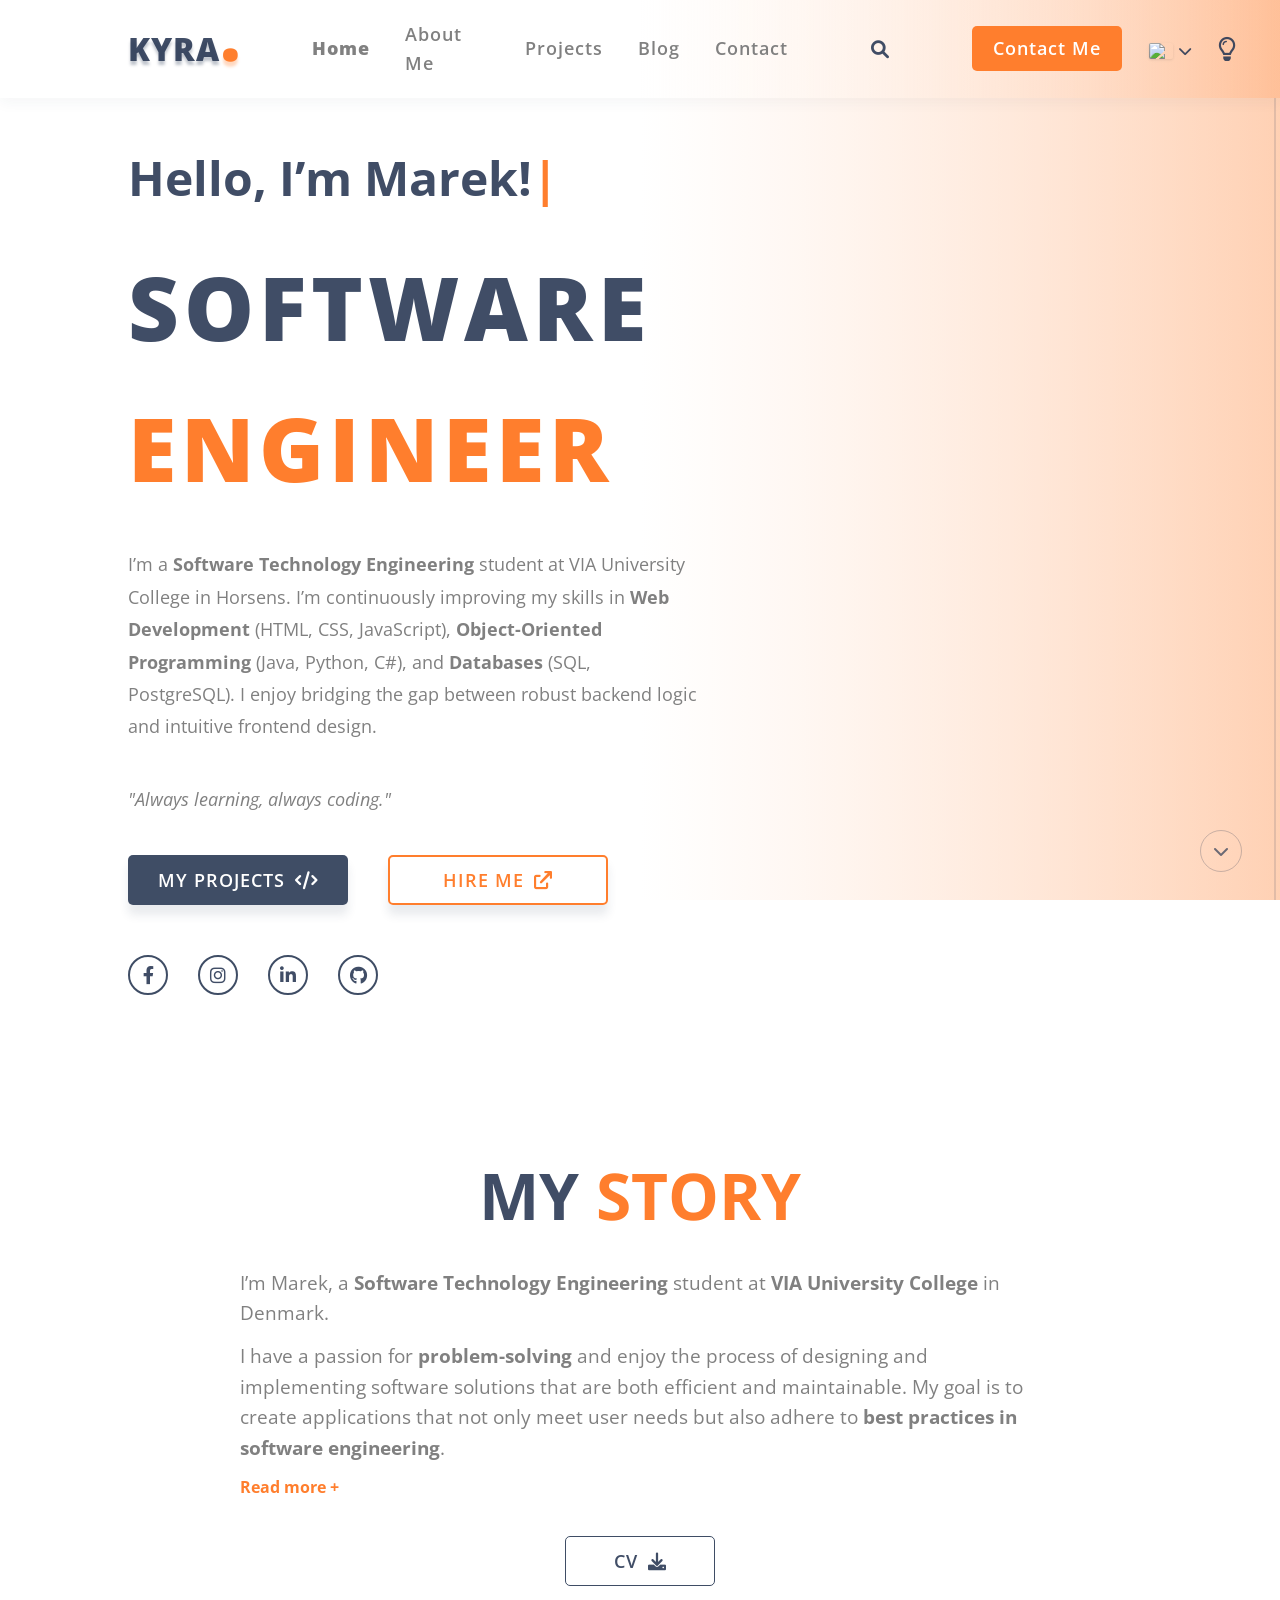
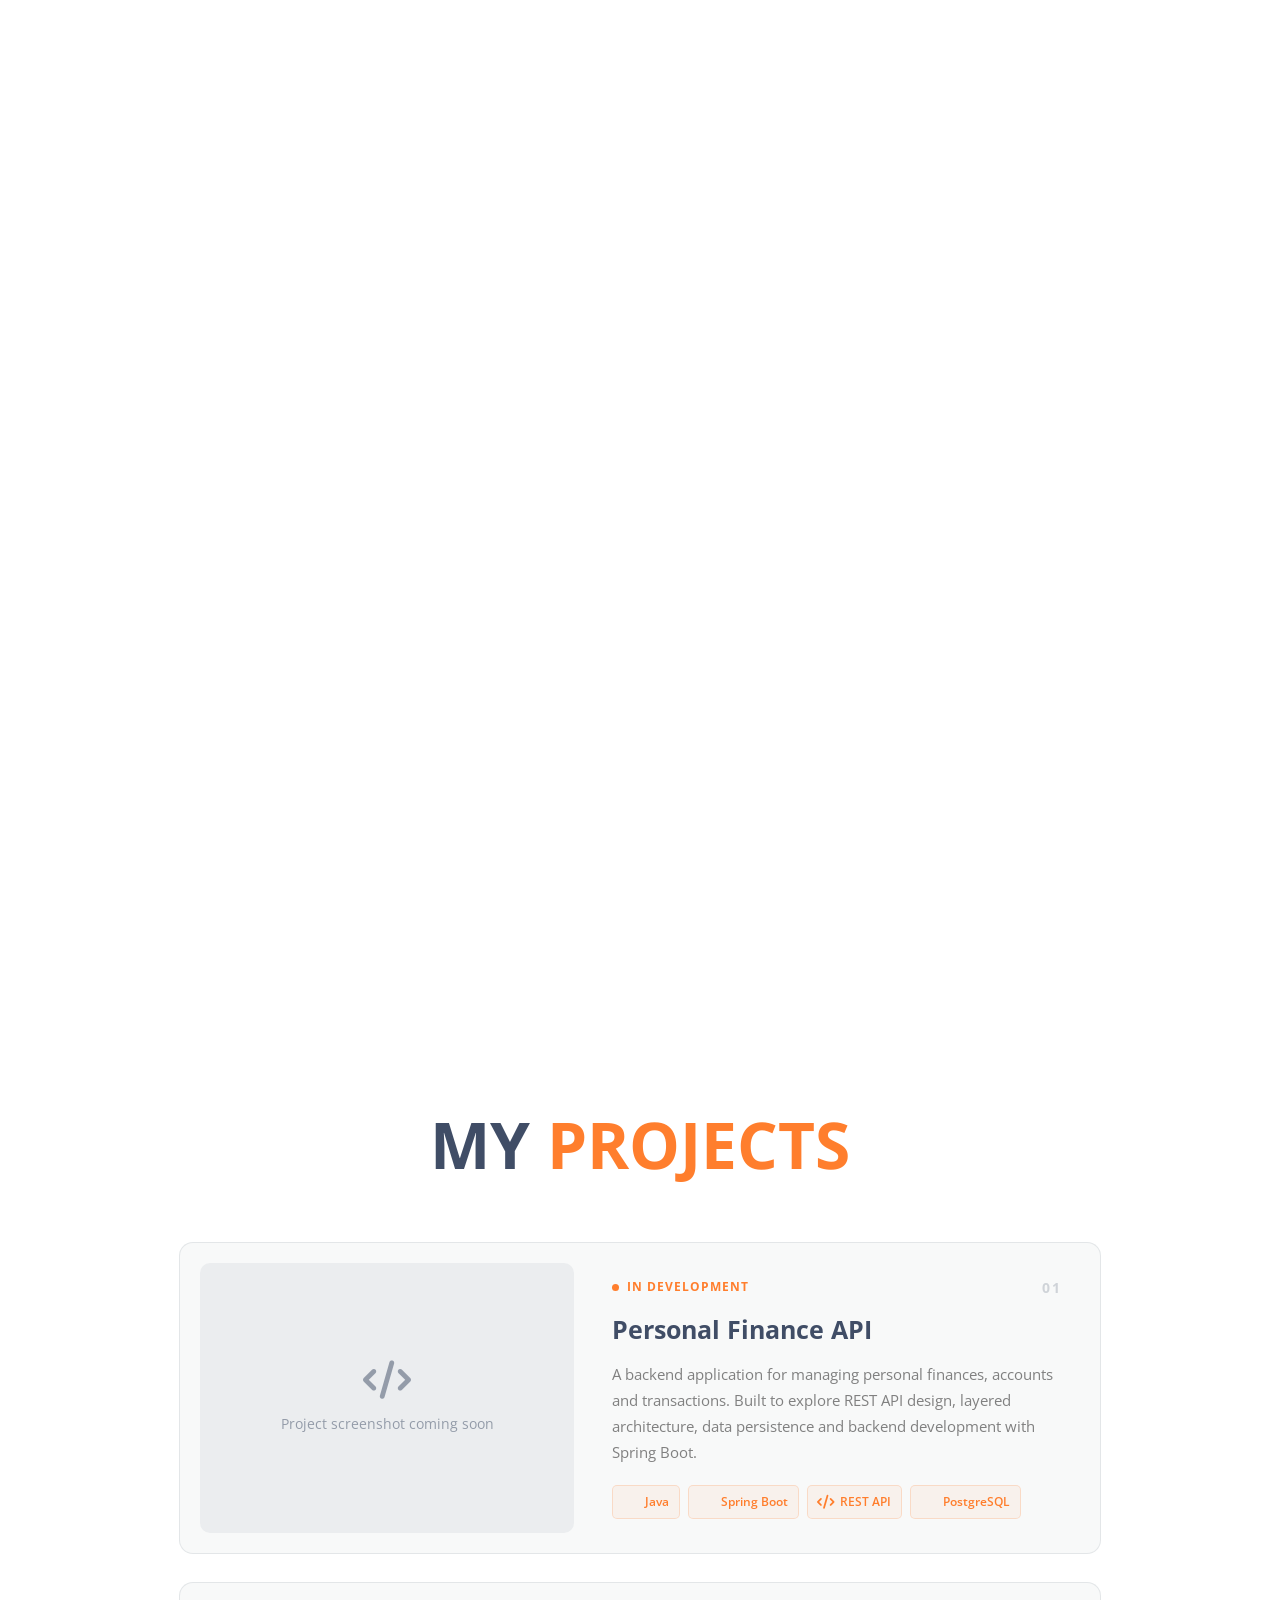
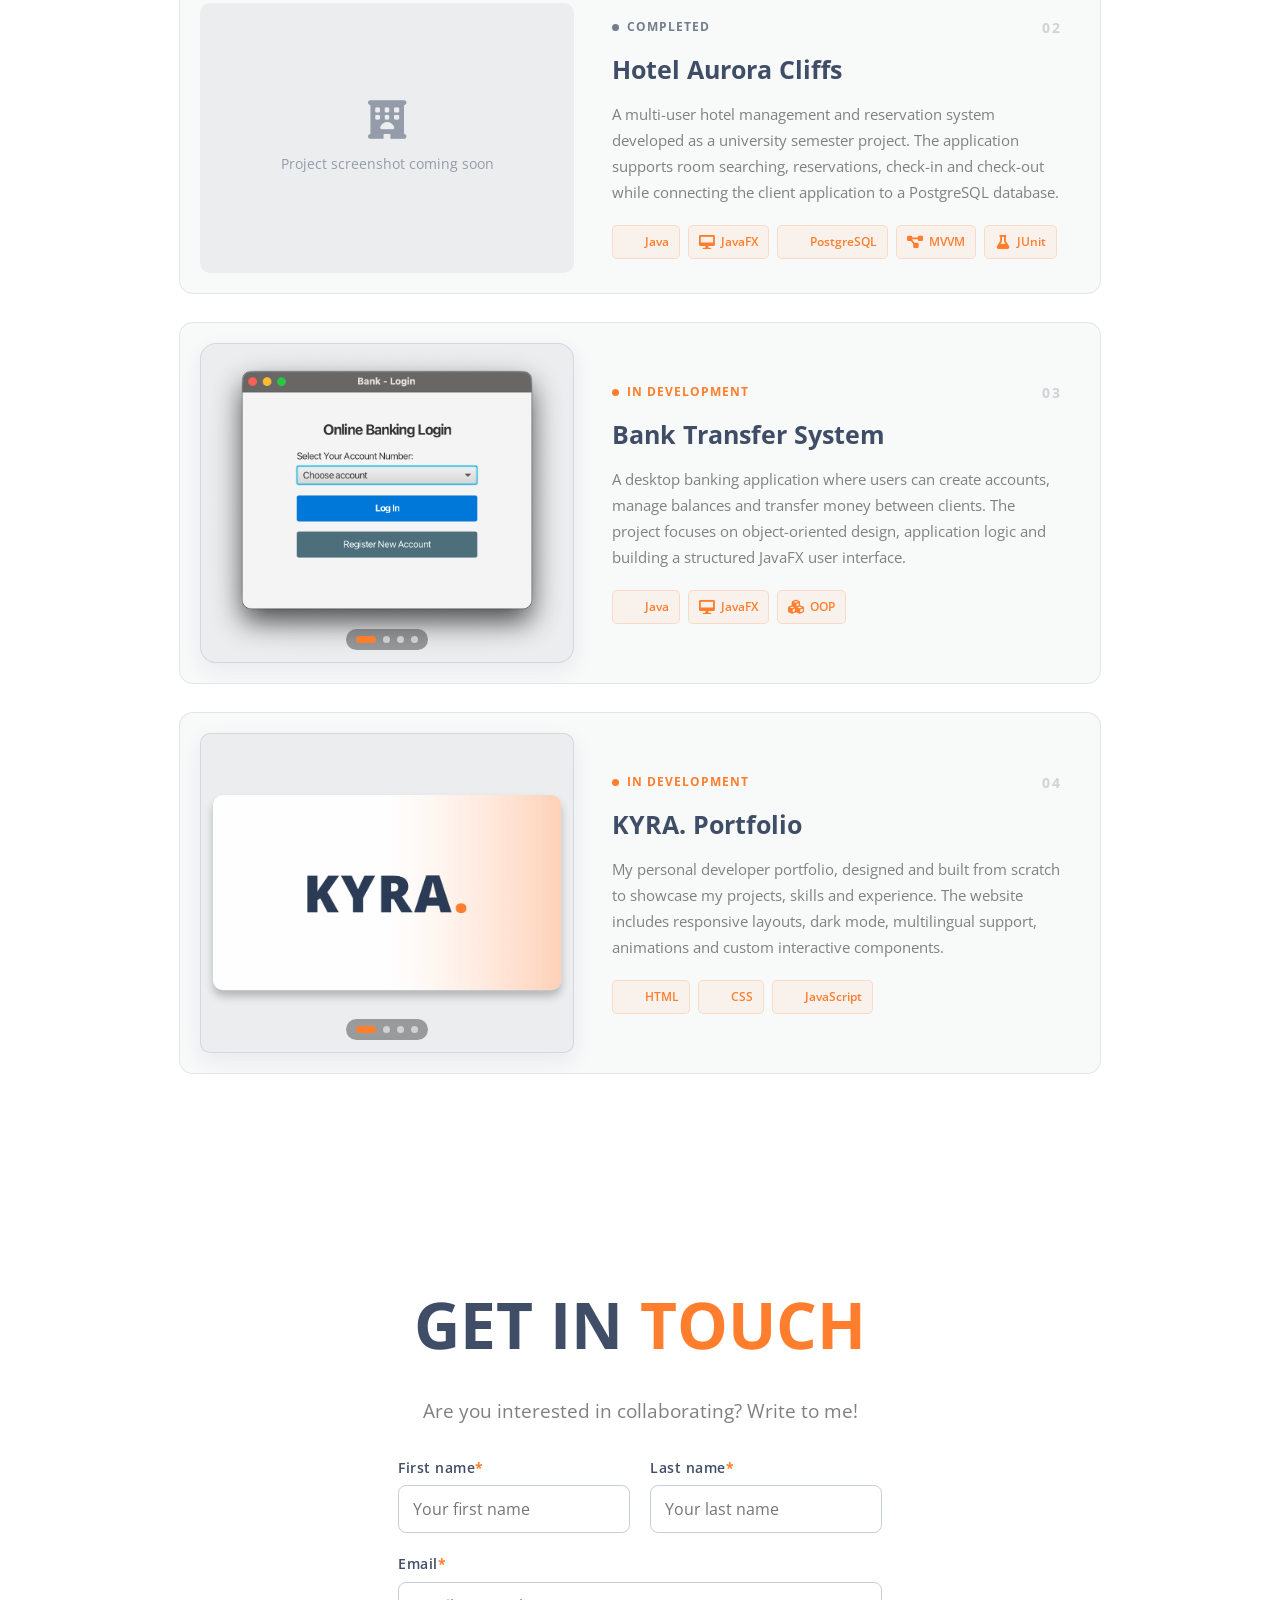
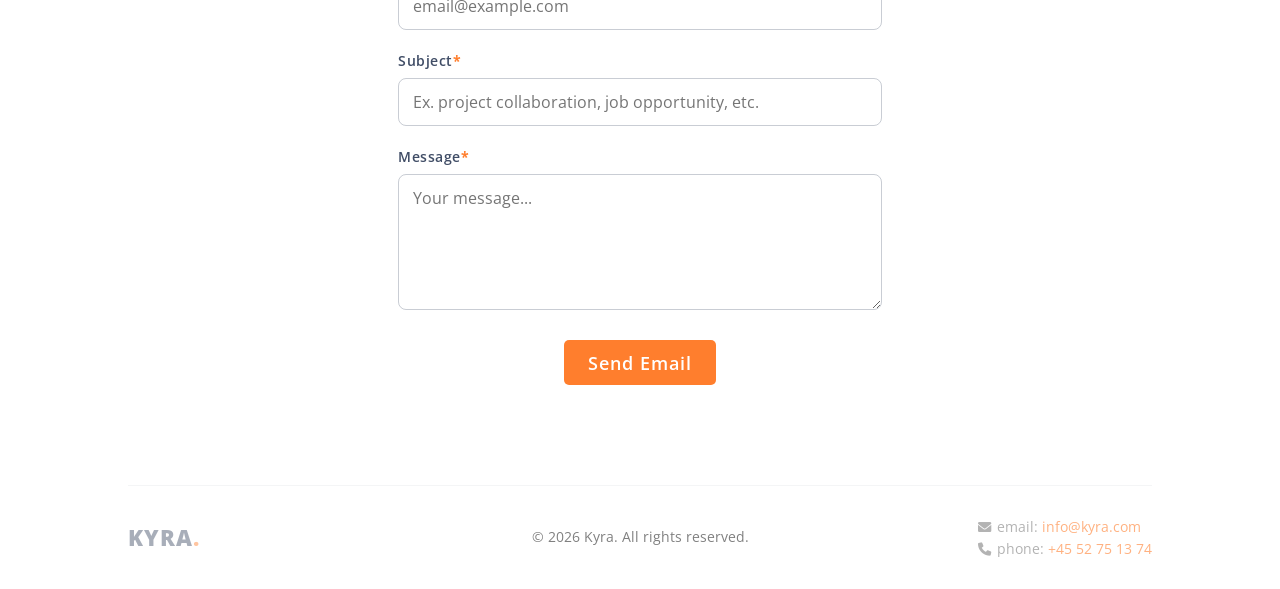
==== commit 8707d68e: "Add files via upload" ====
--- a/index.html
+++ b/index.html
@@ -4,6 +4,19 @@
     <!-- Meta Tags & Viewport -->
     <meta charset="utf-8"/>
     <meta content="width=device-width, initial-scale=1.0" name="viewport"/>
+    <!-- Social media preview (Open Graph / X) -->
+    <meta property="og:type" content="website"/>
+    <meta property="og:title" content="Kyra. | Software Engineer"/>
+    <meta property="og:description" content="KYRA. software engineering portfolio."/>
+    <meta property="og:url" content="https://marekpavlus.github.io/kyra./"/>
+    <meta property="og:image" content="https://marekpavlus.github.io/kyra./images/og-preview.jpg"/>
+    <meta property="og:image:width" content="1200"/>
+    <meta property="og:image:height" content="630"/>
+    <meta property="og:image:alt" content="KYRA. portfolio"/>
+    <meta name="twitter:card" content="summary_large_image"/>
+    <meta name="twitter:title" content="Kyra. | Software Engineer"/>
+    <meta name="twitter:description" content="KYRA. software engineering portfolio."/>
+    <meta name="twitter:image" content="https://marekpavlus.github.io/kyra./images/og-preview.jpg"/>
     <title data-language="meta.title">Kyra. | Software Engineer</title>
     <!-- Favicon Icons -->
     <link href="./images/kyra.favicon.ico" rel="icon" type="image/x-icon"/>
--- a/styles.css
+++ b/styles.css
@@ -826,9 +826,11 @@
   margin: 0 auto;
 }
 
+/* Story paragraphs are left-aligned; the heading stays centered. */
 .about-bio {
   max-width: 800px;
   margin: 0 auto;
+  text-align: left;
 }
 
 .about-bio > p + p {
@@ -1032,12 +1034,13 @@
   color: #4285f4;
 }
 
+/* Scroll progress: narrow track; its visible portion follows the desktop navbar. */
 .scroll-progress {
   position: fixed;
-  z-index: 1000;
+  z-index: 9;
   top: 0;
   right: 4px;
-  width: 3px;
+  width: 2px;
   height: 100vh;
   height: 100dvh;
   background: rgba(43, 58, 85, 0.14);
@@ -1051,6 +1054,27 @@
   background: rgb(255, 126, 45);
   transform: scaleY(0);
   transform-origin: top;
+}
+
+
+/* Desktop: the navbar covers the progress track whenever it is visible.
+   When the navbar slides away, the track can extend to the top again. */
+@media screen and (min-width: 1200px) {
+  body:not(.is-scrolled) .scroll-progress,
+  body.header-peek .scroll-progress {
+    top: var(--kyra-navbar-height, 70px);
+    height: calc(100vh - var(--kyra-navbar-height, 70px));
+    height: calc(100dvh - var(--kyra-navbar-height, 70px));
+  }
+}
+
+/* Between 1200px and 1399px the navbar stays fixed and visible. */
+@media screen and (min-width: 1200px) and (max-width: 1399px) {
+  body .scroll-progress {
+    top: var(--kyra-navbar-height, 70px);
+    height: calc(100vh - var(--kyra-navbar-height, 70px));
+    height: calc(100dvh - var(--kyra-navbar-height, 70px));
+  }
 }
 
 .about-cv-link {
@@ -1563,8 +1587,10 @@
 
   transform: translateY(-50%);
   border-radius: 50%;
-  background: rgba(255, 255, 255, 0.12);
+  /* Opaque dark controls stay visible over white screenshots. */
+  background: #2b3a55;
   color: white;
+  box-shadow: 0 2px 10px rgba(0, 0, 0, 0.28);
   font-size: 1.2rem;
 
   cursor: pointer;
@@ -2538,6 +2564,13 @@
     text-align: center;
   }
 
+  /* On fixed-navbar layouts, start the progress track below the navbar. */
+  .scroll-progress {
+    top: var(--kyra-navbar-height, 70px);
+    height: calc(100vh - var(--kyra-navbar-height, 70px));
+    height: calc(100dvh - var(--kyra-navbar-height, 70px));
+  }
+
   .is-scrolled header,
   .is-scrolled.header-peek header {
     transform: none;
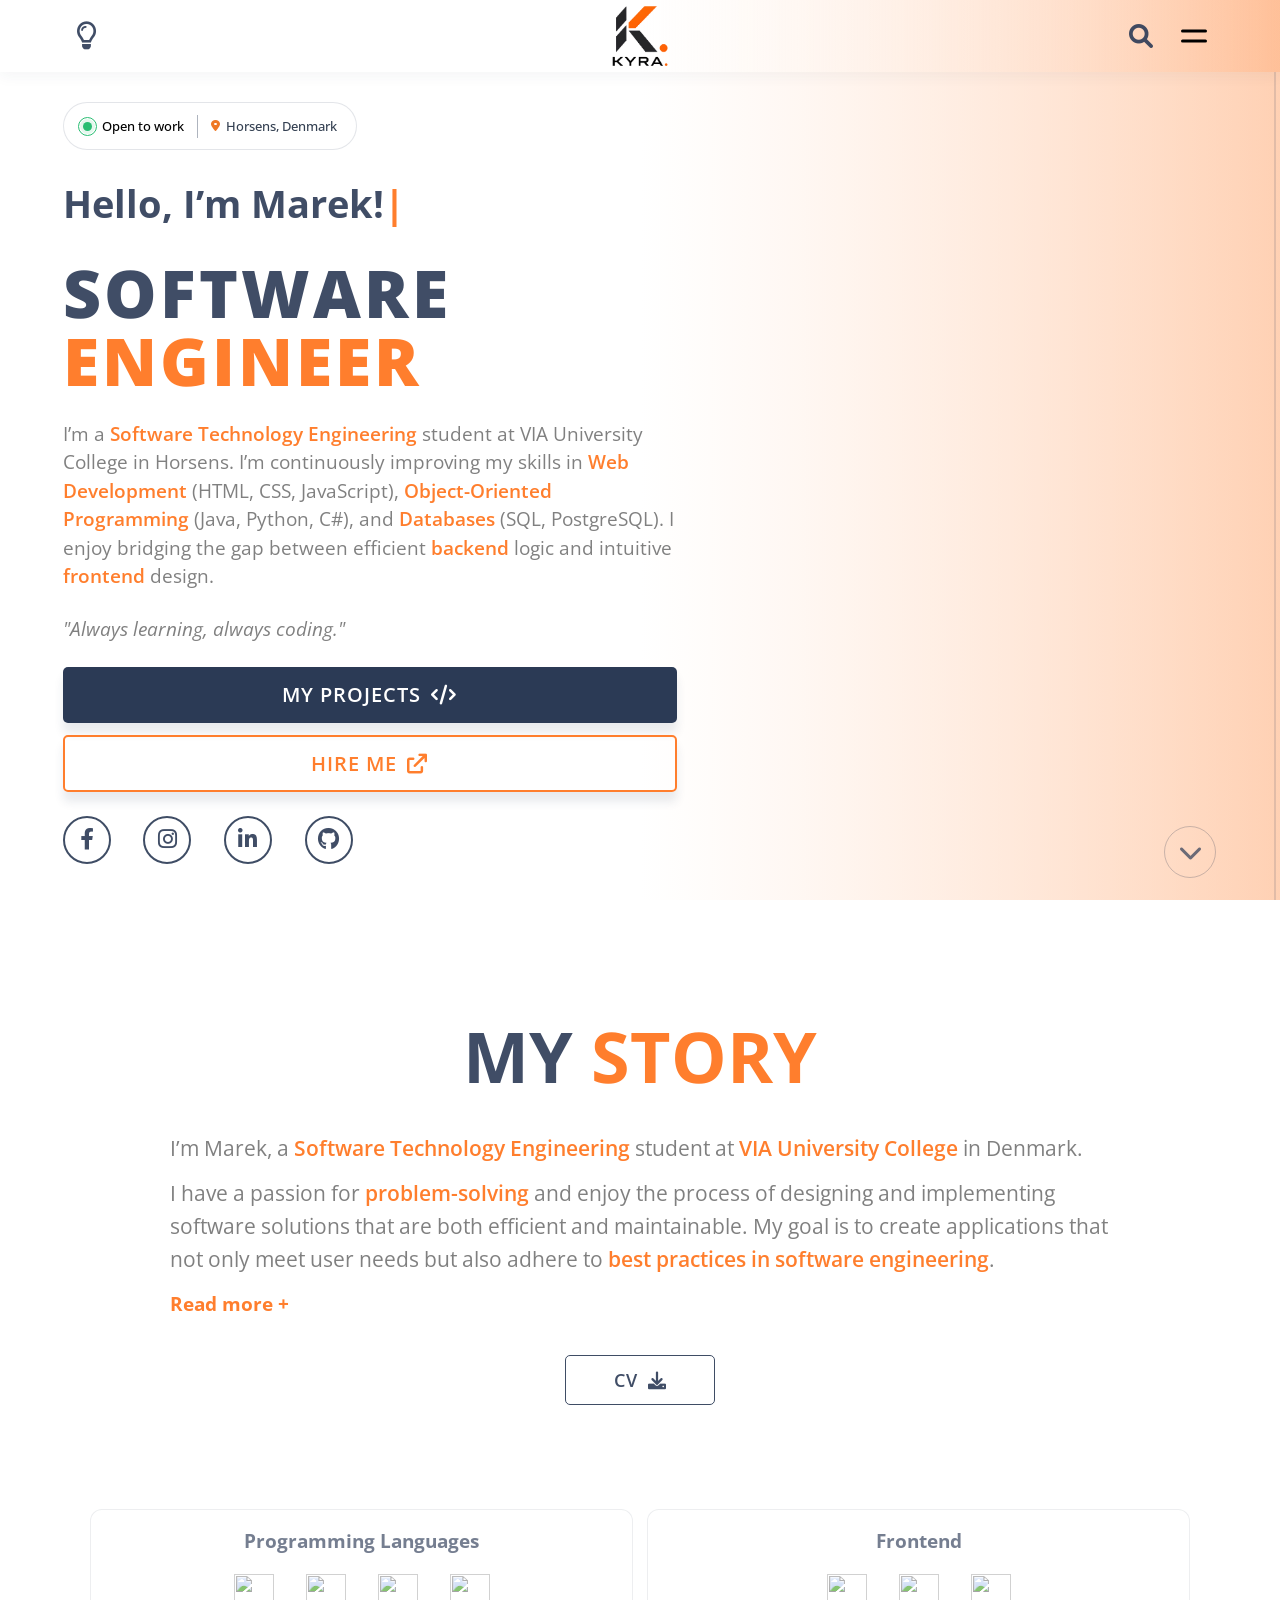
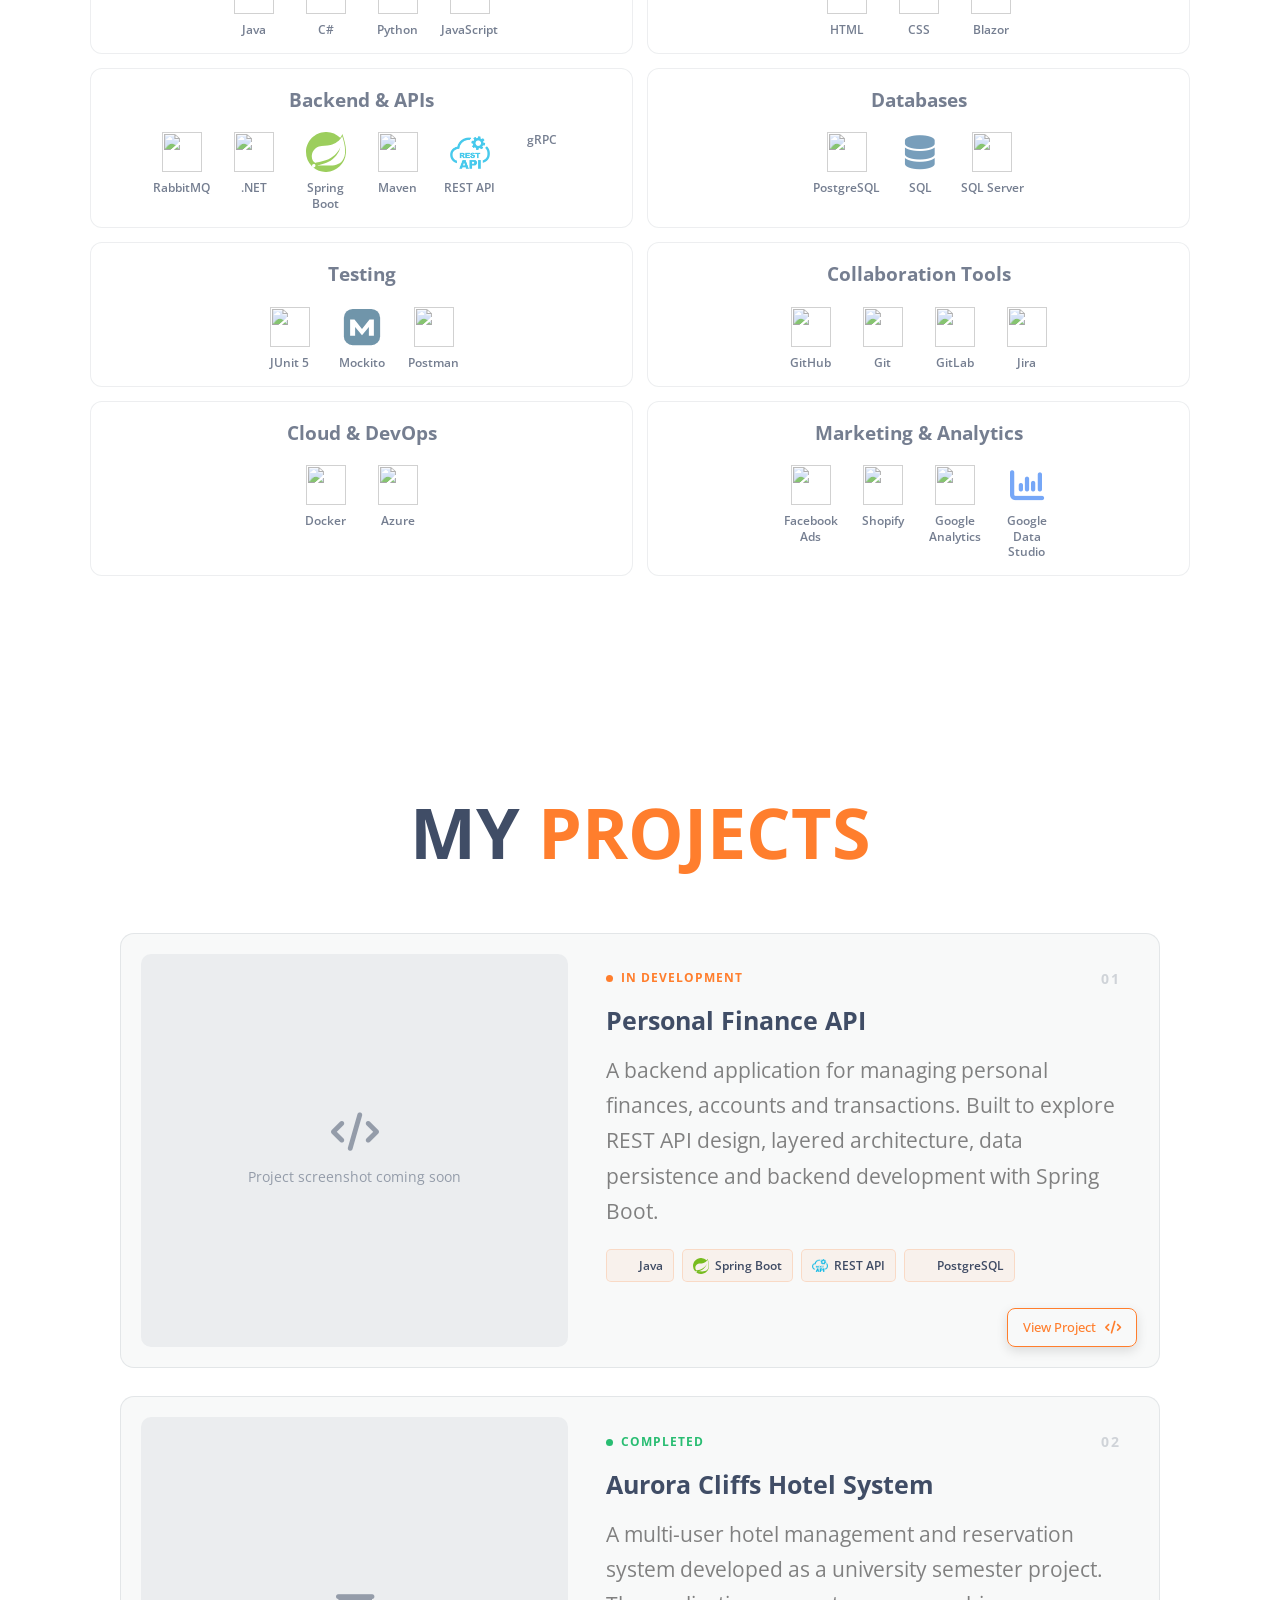
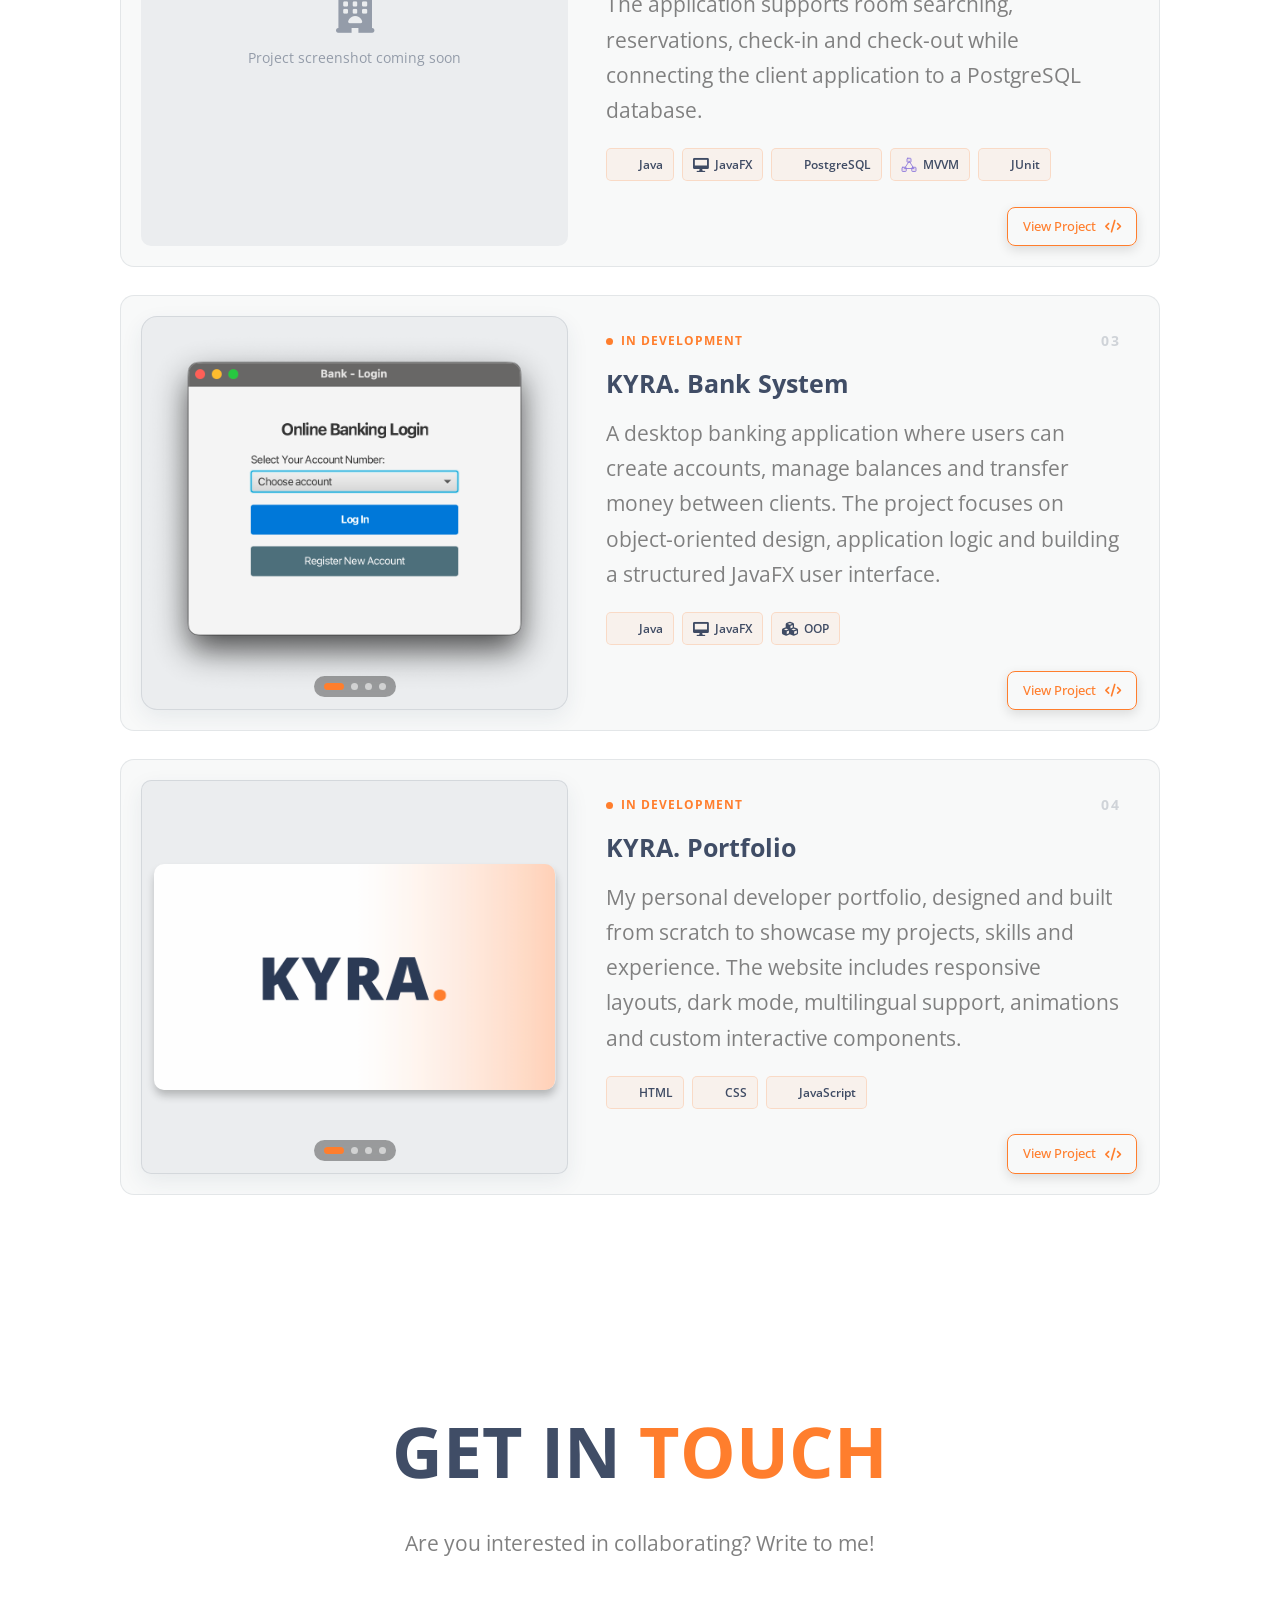
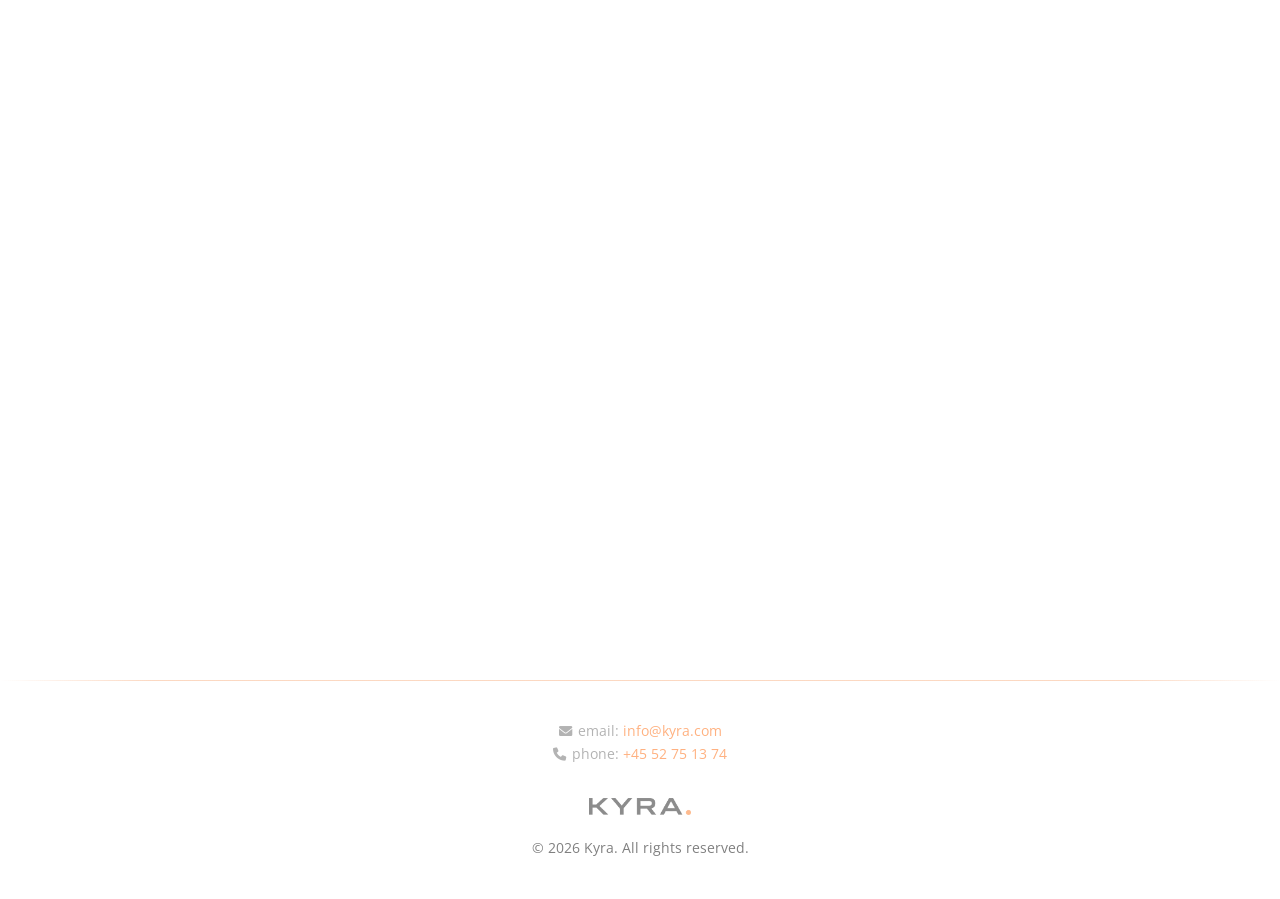
==== commit 4a1be2f0: "Add files via upload" ====
--- a/index.html
+++ b/index.html
@@ -19,8 +19,9 @@
     <meta name="twitter:image" content="https://marekpavlus.github.io/kyra./images/og-preview.jpg"/>
     <title data-language="meta.title">Kyra. | Software Engineer</title>
     <!-- Favicon Icons -->
-    <link href="./images/kyra.favicon.ico" rel="icon" type="image/x-icon"/>
-    <link href="./images/kyra.favicon.ico" rel="shortcut icon" type="image/x-icon"/>
+    <link rel="icon" type="image/png" sizes="512x512" href="images/kyra-k-transparent-2026.png?v=2">
+    <link href="images/kyra-k-transparent-2026.ico?v=2" rel="icon" type="image/x-icon"/>
+    <link href="images/kyra-k-transparent-2026.ico?v=2" rel="shortcut icon" type="image/x-icon"/>
 
     <script>
       try {
@@ -68,7 +69,7 @@
          ========================================== -->
     <section class="home-hero" id="hero">
       <header>
-        <a class="header-logo" href="#hero">Kyra<span>.</span></a>
+        <a class="header-logo" href="#hero" aria-label="KYRA. – Home"><img class="brand-logo brand-logo-light" src="images/logo/kyra-official-logo-light.png" alt="KYRA."/><img class="brand-logo brand-logo-dark" src="images/logo/kyra-official-logo-dark.png" alt="" aria-hidden="true"/></a>
         <button aria-controls="mobile-menu" aria-expanded="false" class="menu-toggle" type="button">
           <i aria-hidden="true" class="fa-solid fa-bars"></i>
           <span class="sr-only" data-language="ui.openMenu">Open menu</span>
@@ -76,14 +77,23 @@
         <nav id="mobile-menu">
           <a class="nav-item is-active" data-language="nav.home" href="#hero">Home</a>
           <a class="nav-item" data-language="nav.about" data-language-attr="data-search-terms:nav.aboutTerms" data-search-terms="skills technical skills" href="#about">About Me</a>
-          <a class="nav-item" data-language="nav.projects" href="#portfolio">Projects</a>
+          <div class="projects-switcher">
+          <a class="nav-item projects-trigger" href="#portfolio" data-language="nav.projects">Projects</a>
+          <button type="button" class="projects-chevron" aria-label="Show projects" aria-expanded="false"><span class="kyra-chevron-pair" aria-hidden="true"><i class="fa-solid fa-chevron-down kyra-chevron-down"></i><i class="fa-solid fa-chevron-up kyra-chevron-up"></i></span></button>
+          <div class="projects-dropdown">
+            <a class="projects-option" href="projects/personal-finance-api.html">Personal Finance API</a>
+            <a class="projects-option" href="projects/hotel-aurora-cliffs.html">Aurora Cliffs Hotel System</a>
+            <a class="projects-option" href="projects/bank-transfer-system.html">KYRA. Bank System</a>
+            <a class="projects-option" href="projects/kyra-portfolio.html">KYRA. Portfolio</a>
+          </div>
+          </div>
           <a class="nav-item" data-language="nav.blog" data-language-attr="href:nav.blogHref" href="blog.html">Blog</a>
           <a class="nav-item" data-language="nav.contact" href="#contact">Contact</a>
           <!-- MOBILE LANGUAGE MENU -->
           <div class="lang-switcher mobile-lang">
-            <button aria-label="Change language" class="lang-btn" data-language-attr="aria-label:ui.changeLanguage" type="button">
+            <button aria-label="Change language" class="lang-btn" aria-expanded="false" data-language-attr="aria-label:ui.changeLanguage" type="button">
               <img alt="EN" src="https://flagcdn.com/gb.svg"/>
-              <i class="fa-solid fa-chevron-down"></i>
+              <span class="kyra-chevron-pair" aria-hidden="true"><i class="fa-solid fa-chevron-down kyra-chevron-down"></i><i class="fa-solid fa-chevron-up kyra-chevron-up"></i></span>
             </button>
             <div class="lang-dropdown">
               <a class="lang-option" data-lang="en" href="?lang=en">
@@ -114,9 +124,9 @@
             <i aria-hidden="true" class="fa-regular fa-lightbulb"></i>
           </button>
           <div class="lang-switcher desktop-lang">
-            <button aria-label="Change language" class="lang-btn" data-language-attr="aria-label:ui.changeLanguage" type="button">
+            <button aria-label="Change language" class="lang-btn" aria-expanded="false" data-language-attr="aria-label:ui.changeLanguage" type="button">
               <img alt="EN" src="https://flagcdn.com/gb.svg"/>
-              <i class="fa-solid fa-chevron-down"></i>
+              <span class="kyra-chevron-pair" aria-hidden="true"><i class="fa-solid fa-chevron-down kyra-chevron-down"></i><i class="fa-solid fa-chevron-up kyra-chevron-up"></i></span>
             </button>
             <div class="lang-dropdown">
               <a class="lang-option" data-lang="en" href="?lang=en">
@@ -134,12 +144,13 @@
       </header>
       <div class="content">
         <div class="left">
+          <div class="hero-status"><span class="hero-status-dot" aria-hidden="true"></span><span data-language="hero.status">Open to work</span><span class="hero-status-separator" aria-hidden="true"></span><span class="hero-location"><i class="fa-solid fa-location-dot" aria-hidden="true"></i> Horsens, Denmark</span></div>
           <h3 aria-label="Hello, I’m Marek!" class="typing-greeting" data-language-attr="aria-label:hero.greeting"></h3>
           <h1 class="role-title"><span class="role-title-text"></span></h1>
           <p data-language-html="hero.intro">
             I’m a <b>Software Technology Engineering</b> student at VIA University College in Horsens.
             I’m continuously improving my skills in <b>Web Development</b> (HTML, CSS, JavaScript), <b>Object-Oriented Programming</b> (Java, Python, C#), and <b>Databases</b> (SQL, PostgreSQL).
-            I enjoy bridging the gap between robust backend logic and intuitive frontend design.
+            I enjoy bridging the gap between efficient backend logic and intuitive frontend design.
           </p>
           <p><i data-language="hero.quote">"Always learning, always coding."</i></p>
           <div class="cta-section">
@@ -161,7 +172,7 @@
         </div>
         <div class="right">
           <div class="img-wrap">
-            <!-- <img class="hero-img" src="pro-pic.png" alt="Marek"> -->
+            <img class="hero-img" src="images/pro-pic.png" alt="Marek" width="873" height="1000">
           </div>
         </div>
       </div>
@@ -236,16 +247,20 @@
             <div class="skill-list">
               <div class="skill-item"><img alt="" class="skill-logo" loading="lazy" src="https://cdn.jsdelivr.net/gh/devicons/devicon@latest/icons/html5/html5-original.svg"/><span>HTML</span></div>
               <div class="skill-item"><img alt="" class="skill-logo" loading="lazy" src="https://cdn.jsdelivr.net/gh/devicons/devicon@latest/icons/css3/css3-original.svg"/><span>CSS</span></div>
+              <div class="skill-item"><img alt="" class="skill-logo blazor-dark-logo" loading="lazy" src="https://cdn.jsdelivr.net/gh/devicons/devicon@latest/icons/blazor/blazor-original.svg"/><span>Blazor</span></div>
             </div>
           </section>
           <section class="skill-category">
             <h3 data-language="about.skillHeadings.2">Backend &amp; APIs</h3>
             <div class="skill-list">
               <div class="skill-item"><img alt="" class="skill-logo" loading="lazy" src="https://cdn.jsdelivr.net/gh/devicons/devicon@latest/icons/rabbitmq/rabbitmq-original.svg"/><span>RabbitMQ</span></div>
-              <div class="skill-item"><img alt="" class="skill-logo" loading="lazy" src="https://cdn.simpleicons.org/dotnet/512BD4"/><span>.NET</span></div>
-              <div class="skill-item"><img alt="" class="skill-logo" loading="lazy" src="https://cdn.simpleicons.org/springboot/6DB33F"/><span>Spring Boot</span></div>
-              <div class="skill-item skill-rest"><i aria-hidden="true" class="fa-solid fa-code skill-symbol"></i><span>REST API</span></div>
-              <div class="skill-item skill-grpc"><i aria-hidden="true" class="fa-solid fa-share-nodes skill-symbol"></i><span>gRPC</span></div>
+              <div class="skill-item"><img alt="" class="skill-logo dotnet-skill-logo" loading="lazy" src="https://cdn.simpleicons.org/dotnet/512BD4"/><span>.NET</span></div>
+              <div class="skill-item"><img alt="" class="skill-logo" loading="lazy" src="images/tech/spring.svg"/><span>Spring Boot</span></div>
+              <div class="skill-item"><img alt="" class="skill-logo" loading="lazy" src="https://cdn.jsdelivr.net/gh/devicons/devicon@latest/icons/maven/maven-original.svg"/><span>Maven</span></div>
+              
+              
+              <div class="skill-item skill-rest"><img alt="" aria-hidden="true" class="skill-logo" loading="lazy" src="images/tech/rest-api.png"/><span>REST API</span></div>
+              <div class="skill-item skill-grpc"><img alt="" aria-hidden="true" class="skill-logo" loading="lazy" src="https://grpc.io/img/logos/grpc-icon-color.png" onerror="this.style.display='none';this.nextElementSibling.style.display='inline-block'"/><img class="skill-logo grpc-dark-logo" src="images/tech/grpc-dark-official.png" alt="" aria-hidden="true" loading="lazy"/><span class="grpc-fallback" style="display:none" aria-hidden="true">gRPC</span><span>gRPC</span></div>
             </div>
           </section>
           <section class="skill-category">
@@ -256,20 +271,21 @@
               <div class="skill-item"><img alt="" class="skill-logo" loading="lazy" src="https://cdn.jsdelivr.net/gh/devicons/devicon@latest/icons/microsoftsqlserver/microsoftsqlserver-original.svg"/><span>SQL Server</span></div>
             </div>
           </section>
+          <section class="skill-category"><h3>Testing</h3><div class="skill-list"><div class="skill-item"><img alt="" class="skill-logo" loading="lazy" src="https://cdn.jsdelivr.net/gh/devicons/devicon@latest/icons/junit/junit-original.svg"/><span>JUnit 5</span></div><div class="skill-item"><img alt="" class="skill-logo" loading="lazy" src="images/tech/mockito-symbol.svg"/><span>Mockito</span></div><div class="skill-item"><img alt="" class="skill-logo" loading="lazy" src="https://cdn.jsdelivr.net/gh/devicons/devicon@latest/icons/postman/postman-original.svg"/><span>Postman</span></div></div></section>
+          <section class="skill-category">
+            <h3 data-language="about.skillHeadings.5">Collaboration Tools</h3>
+            <div class="skill-list">
+              <div class="skill-item"><img alt="" class="skill-logo github-skill-logo" loading="lazy" src="https://cdn.simpleicons.org/github/181717"/><span>GitHub</span></div>
+              <div class="skill-item"><img alt="" class="skill-logo" loading="lazy" src="https://cdn.jsdelivr.net/gh/devicons/devicon@latest/icons/git/git-original.svg"/><span>Git</span></div>
+              <div class="skill-item"><img alt="" class="skill-logo" loading="lazy" src="https://cdn.simpleicons.org/gitlab/FCA121"/><span>GitLab</span></div>
+              <div class="skill-item"><img alt="" class="skill-logo" loading="lazy" src="https://cdn.simpleicons.org/jira/0052CC"/><span>Jira</span></div>
+            </div>
+          </section>
           <section class="skill-category">
             <h3 data-language="about.skillHeadings.4">Cloud &amp; DevOps</h3>
             <div class="skill-list">
               <div class="skill-item"><img alt="" class="skill-logo" loading="lazy" src="https://cdn.jsdelivr.net/gh/devicons/devicon@latest/icons/docker/docker-original.svg"/><span>Docker</span></div>
               <div class="skill-item"><img alt="" class="skill-logo" loading="lazy" src="https://cdn.jsdelivr.net/gh/devicons/devicon@latest/icons/azure/azure-original.svg"/><span>Azure</span></div>
-            </div>
-          </section>
-          <section class="skill-category">
-            <h3 data-language="about.skillHeadings.5">Collaboration Tools</h3>
-            <div class="skill-list">
-              <div class="skill-item"><img alt="" class="skill-logo" loading="lazy" src="https://cdn.simpleicons.org/github/181717"/><span>GitHub</span></div>
-              <div class="skill-item"><img alt="" class="skill-logo" loading="lazy" src="https://cdn.jsdelivr.net/gh/devicons/devicon@latest/icons/git/git-original.svg"/><span>Git</span></div>
-              <div class="skill-item"><img alt="" class="skill-logo" loading="lazy" src="https://cdn.simpleicons.org/gitlab/FCA121"/><span>GitLab</span></div>
-              <div class="skill-item"><img alt="" class="skill-logo" loading="lazy" src="https://cdn.simpleicons.org/jira/0052CC"/><span>Jira</span></div>
             </div>
           </section>
           <section class="skill-category">
@@ -301,7 +317,7 @@
           <!-- ==========================================
                01 - PERSONAL FINANCE API
                ========================================== -->
-          <article class="project-showcase" id="project-finance-api">
+          <article class="project-showcase" id="project-finance-api" data-project-url="projects/personal-finance-api.html">
             <div class="project-image">
               <div class="project-image-placeholder">
                 <i class="fa-solid fa-code"></i>
@@ -326,11 +342,11 @@
                   Java
                 </span>
                 <span>
-                  <img alt="" aria-hidden="true" loading="lazy" src="https://cdn.simpleicons.org/springboot/6DB33F"/>
+                  <img alt="" aria-hidden="true" loading="lazy" src="images/tech/spring.svg"/>
                   Spring Boot
                 </span>
                 <span>
-                  <i aria-hidden="true" class="fa-solid fa-code"></i>
+                  <img alt="" aria-hidden="true" loading="lazy" src="images/tech/rest-api.png"/>
                   REST API
                 </span>
                 <span>
@@ -339,11 +355,12 @@
                 </span>
               </div>
             </div>
+            <a class="project-view-link" href="projects/personal-finance-api.html" aria-label="View project: personal-finance-api"><span data-language="projects.viewProject">View Project</span> <i class="fa-solid fa-code" aria-hidden="true"></i></a>
           </article>
           <!-- ==========================================
                02 - HOTEL AURORA CLIFFS
                ========================================== -->
-          <article class="project-showcase" id="project-hotel">
+          <article class="project-showcase" id="project-hotel" data-project-url="projects/hotel-aurora-cliffs.html">
             <div class="project-image">
               <div class="project-image-placeholder">
                 <i class="fa-solid fa-hotel"></i>
@@ -356,7 +373,7 @@
                   <span class="status-dot"></span><span data-language-html="projects.items.hotel.status">Completed</span></span>
                   <span class="project-number">02</span>
               </div>
-              <h3>Hotel Aurora Cliffs</h3>
+              <h3>Aurora Cliffs Hotel System</h3>
               <p data-language-html="projects.items.hotel.description">
                 A multi-user hotel management and reservation system developed as a
                 university semester project. The application supports room searching,
@@ -377,35 +394,36 @@
                   PostgreSQL
                 </span>
                 <span>
-                  <i aria-hidden="true" class="fa-solid fa-diagram-project"></i>
+                  <img alt="" aria-hidden="true" loading="lazy" src="images/tech/mvvm.svg"/>
                   MVVM
                 </span>
                 <span>
-                  <i aria-hidden="true" class="fa-solid fa-flask"></i>
+                  <img alt="" aria-hidden="true" loading="lazy" src="https://cdn.jsdelivr.net/gh/devicons/devicon@latest/icons/junit/junit-original.svg"/>
                   JUnit
                 </span>
               </div>
             </div>
+            <a class="project-view-link" href="projects/hotel-aurora-cliffs.html" aria-label="View project: hotel-aurora-cliffs"><span data-language="projects.viewProject">View Project</span> <i class="fa-solid fa-code" aria-hidden="true"></i></a>
           </article>
           <!-- ==========================================
                03 - BANK TRANSFER SYSTEM
                ========================================== -->
-          <article class="project-showcase" id="project-bank">
+          <article class="project-showcase" id="project-bank" data-project-url="projects/bank-transfer-system.html">
             <!-- Screenshot Carousel -->
             <div class="project-image">
               <div class="project-carousel">
                 <div class="project-carousel-track">
                   <!-- Screenshot 1: Login -->
-                  <img alt="Bank Transfer System login screen" class="project-carousel-image active" src="./images/projects/bankingapp/login.png"/>
+                  <img alt="KYRA. Bank System login screen" class="project-carousel-image active" src="./images/projects/bankingapp/login.png"/>
                   <!-- Screenshot 2: Register -->
-                  <img alt="Bank Transfer System account registration screen" class="project-carousel-image" src="./images/projects/bankingapp/register.png"/>
+                  <img alt="KYRA. Bank System account registration screen" class="project-carousel-image" src="./images/projects/bankingapp/register.png"/>
                   <!-- Screenshot 3: Empty dashboard -->
-                  <img alt="Bank Transfer System dashboard with an empty transaction history" class="project-carousel-image" src="./images/projects/bankingapp/dashboard-empty.png"/>
+                  <img alt="KYRA. Bank System dashboard with an empty transaction history" class="project-carousel-image" src="./images/projects/bankingapp/dashboard-empty.png"/>
                   <!-- Screenshot 4: Dashboard with transactions -->
-                  <img alt="Bank Transfer System dashboard with transaction history" class="project-carousel-image" src="./images/projects/bankingapp/dashboard-transactions.png"/>
+                  <img alt="KYRA. Bank System dashboard with transaction history" class="project-carousel-image" src="./images/projects/bankingapp/dashboard-transactions.png"/>
                 </div>
                 <!-- Carousel Navigation Dots -->
-                <div aria-label="Bank Transfer System screenshots" class="project-carousel-dots">
+                <div aria-label="KYRA. Bank System screenshots" class="project-carousel-dots">
                   <button aria-label="Show screenshot 1" class="project-carousel-dot active" data-language-attr="aria-label:projects.carouselLabels.0" type="button"></button>
                   <button aria-label="Show screenshot 2" class="project-carousel-dot" data-language-attr="aria-label:projects.carouselLabels.1" type="button"></button>
                   <button aria-label="Show screenshot 3" class="project-carousel-dot" data-language-attr="aria-label:projects.carouselLabels.2" type="button"></button>
@@ -420,7 +438,7 @@
                   <span class="status-dot"></span><span data-language-html="projects.items.bank.status">In Development</span></span>
                   <span class="project-number">03</span>
               </div>
-              <h3>Bank Transfer System</h3>
+              <h3>KYRA. Bank System</h3>
               <p data-language-html="projects.items.bank.description">
                 A desktop banking application where users can create accounts,
                 manage balances and transfer money between clients. The project
@@ -442,11 +460,12 @@
                 </span>
               </div>
             </div>
+            <a class="project-view-link" href="projects/bank-transfer-system.html" aria-label="View project: bank-transfer-system"><span data-language="projects.viewProject">View Project</span> <i class="fa-solid fa-code" aria-hidden="true"></i></a>
           </article>
           <!-- ==========================================
                04 - KYRA. PORTFOLIO
                ========================================== -->
-          <article class="project-showcase" id="project-kyra">
+          <article class="project-showcase" id="project-kyra" data-project-url="projects/kyra-portfolio.html">
             <div class="project-image">
               <div class="project-carousel">
                 <div class="project-carousel-track">
@@ -491,6 +510,7 @@
                 </span>
               </div>
             </div>
+            <a class="project-view-link" href="projects/kyra-portfolio.html" aria-label="View project: kyra-portfolio"><span data-language="projects.viewProject">View Project</span> <i class="fa-solid fa-code" aria-hidden="true"></i></a>
           </article>
         </div>
         <!-- Search Empty State -->
@@ -533,24 +553,24 @@
         <form class="contact-form" id="contact-form">
           <div class="form-row">
             <div class="form-field">
-              <label for="cf-first-name"><span data-language-html="contact.firstName">First name </span><span aria-hidden="true" class="required-marker">*</span></label>
+              <label for="cf-first-name"><span data-language-html="contact.firstName">First name</span> <span aria-hidden="true" class="required-marker">*</span></label>
               <input data-language-attr="placeholder:contact.firstPlaceholder" id="cf-first-name" name="firstName" placeholder="Your first name" required="" type="text"/>
             </div>
             <div class="form-field">
-              <label for="cf-last-name"><span data-language-html="contact.lastName">Last name </span><span aria-hidden="true" class="required-marker">*</span></label>
+              <label for="cf-last-name"><span data-language-html="contact.lastName">Last name</span> <span aria-hidden="true" class="required-marker">*</span></label>
               <input data-language-attr="placeholder:contact.lastPlaceholder" id="cf-last-name" name="lastName" placeholder="Your last name" required="" type="text"/>
             </div>
           </div>
           <div class="form-field form-field-full">
-            <label for="cf-email"><span data-language-html="contact.email">Email </span><span aria-hidden="true" class="required-marker">*</span></label>
+            <label for="cf-email"><span data-language-html="contact.email">Email</span> <span aria-hidden="true" class="required-marker">*</span></label>
             <input data-language-attr="placeholder:contact.emailPlaceholder" id="cf-email" name="email" placeholder="email@example.com" required="" type="email"/>
           </div>
           <div class="form-field form-field-full">
-            <label for="cf-subject"><span data-language-html="contact.subject">Subject </span><span aria-hidden="true" class="required-marker">*</span></label>
+            <label for="cf-subject"><span data-language-html="contact.subject">Subject</span> <span aria-hidden="true" class="required-marker">*</span></label>
             <input data-language-attr="placeholder:contact.subjectPlaceholder" id="cf-subject" name="subject" placeholder="Ex. project collaboration, job opportunity, etc." required="" type="text"/>
           </div>
           <div class="form-field form-field-full">
-            <label for="cf-message"><span data-language-html="contact.message">Message </span><span aria-hidden="true" class="required-marker">*</span></label>
+            <label for="cf-message"><span data-language-html="contact.message">Message</span> <span aria-hidden="true" class="required-marker">*</span></label>
             <textarea data-language-attr="placeholder:contact.messagePlaceholder" id="cf-message" name="message" placeholder="Your message..." required="" rows="5"></textarea>
           </div>
           <button class="header-btn contact-submit" data-language-html="contact.submit" type="submit">
@@ -567,7 +587,7 @@
          FOOTER
          ========================================== -->
     <footer id="footer">
-      <a class="footer-logo" href="#hero">Kyra<span>.</span></a>
+      <a class="footer-logo" href="#hero" aria-label="KYRA. – Home"><img class="brand-logo brand-logo-light" src="images/logo/kyra-official-watermark-light.png" alt="KYRA."/><img class="brand-logo brand-logo-dark" src="images/logo/kyra-official-watermark-dark.png" alt="" aria-hidden="true"/></a>
       <p data-language-html="footer.copyright">© 2026 Kyra. All rights reserved.</p>
       <div class="footer-contact">
         <p><i class="fa-solid fa-envelope"></i><span class="footer-contact-label" data-language-html="footer.emailLabel">email:</span>  <a href="mailto:info@kyra.com">info@kyra.com</a></p>
@@ -579,5 +599,47 @@
     </div>
     <!-- JavaScript -->
     <script src="translations.js"></script><script src="language.js"></script><script src="script.js"></script>
-  </body>
+  
+<script>
+/* Move the existing social links below the photo only in portrait tablet mode;
+   restore them to their original position in all other layouts. */
+(function () {
+  const hero = document.querySelector('#hero.home-hero > .content');
+  if (!hero) return;
+  const left = hero.querySelector(':scope > .left');
+  const social = left && left.querySelector(':scope > .social-section');
+  if (!social) return;
+  const anchor = document.createComment('social-links-original-position');
+  social.parentNode.insertBefore(anchor, social);
+  const portrait = window.matchMedia('(min-width: 486px) and (max-width: 1100px) and (min-height: 1050px) and (orientation: portrait)');
+  function update() {
+    if (portrait.matches) {
+      social.classList.add('portrait-social');
+      if (social.parentNode !== hero) hero.appendChild(social);
+    } else {
+      social.classList.remove('portrait-social');
+      if (social.parentNode !== left) anchor.parentNode.insertBefore(social, anchor.nextSibling);
+    }
+    /* Match Read more to the visible paragraph's actual left edge on iPad 13. */
+    const bio = document.querySelector('#about .about-bio');
+    const para = bio && bio.querySelector(':scope > p');
+    const toggle = bio && bio.querySelector(':scope > .about-more-toggle');
+    if (para && toggle) {
+      toggle.style.removeProperty('margin-left');
+      if (window.innerWidth >= 486 && window.innerWidth < 1680) {
+        const dx = para.getBoundingClientRect().left - toggle.getBoundingClientRect().left;
+        toggle.style.setProperty('margin-left', `${Math.round(dx * 10) / 10}px`, 'important');
+      }
+    }
+  }
+  update();
+  window.addEventListener('resize', update, { passive: true });
+  window.addEventListener('load', update);
+})();
+</script>
+
+
+<script id="kyra-cursor-glow-script">(function(){if(!matchMedia('(hover:hover) and (pointer:fine) and (prefers-reduced-motion:no-preference)').matches)return;const glow=document.createElement('div');glow.id='kyra-cursor-glow';document.body.appendChild(glow);document.addEventListener('pointermove',e=>{if(e.pointerType==='touch')return;glow.style.left=e.clientX+'px';glow.style.top=e.clientY+'px';glow.style.opacity='1';},{passive:true});document.addEventListener('pointerleave',()=>glow.style.opacity='0');})();</script>
+<script src="loading.js" defer></script>
+</body>
 </html>
--- a/styles.css
+++ b/styles.css
@@ -1,7 +1,7 @@
 /* ==========================================================================
    IMPORTS & BASE RESETS
    ========================================================================== */
-@import url('https://fonts.googleapis.com/css2?family=Open+Sans:ital,wght@0,300..800;1,300..800&display=swap');
+@import url("https://fonts.googleapis.com/css2?family=Open+Sans:ital,wght@0,300..800;1,300..800&display=swap");
 
 * {
   padding: 0;
@@ -18,7 +18,7 @@
 :root {
   --light-page-gradient: linear-gradient(
     90deg,
-    white 0%,
+     white 0%,
     white 50%,
     rgba(255, 126, 45, 0.2) 100%
   );
@@ -33,7 +33,7 @@
 :root {
   --light-page-gradient: linear-gradient(
     90deg,
-    white 0%,
+     white 0%,
     white 50%,
     rgba(255, 126, 45, 0.2) 100%
   );
@@ -216,7 +216,7 @@
   }
 }
 
-@media (max-width: 600px) {
+@media (max-width: 485px) {
   .blog-loading-indicator {
     --blog-loading-font-size: clamp(2rem, 9vw, 2.5rem);
   }
@@ -400,7 +400,7 @@
   display: none;
 }
 
-@media (min-width: 1200px) and (hover: hover) and (pointer: fine) {
+@media (min-width: 1200px) {
   .header-search {
     position: relative;
     z-index: 12;
@@ -428,8 +428,6 @@
     transition: width 0.25s ease, padding 0.25s ease, opacity 0.15s ease, background-color 0.25s ease, border-color 0.25s ease;
   }
 
-  .header-search:hover .header-search-input,
-  .header-search:focus-within .header-search-input,
   .header-search.is-open .header-search-input {
     width: 250px;
     padding: 0 48px 0 14px;
@@ -487,8 +485,6 @@
     transition: opacity 0.2s ease, transform 0.2s ease, visibility 0.2s ease;
   }
 
-  .header-search:hover .header-search-dropdown,
-  .header-search:focus-within .header-search-dropdown,
   .header-search.is-open .header-search-dropdown {
     opacity: 1;
     visibility: visible;
@@ -539,9 +535,7 @@
     color: white;
   }
 
-  body.dark-mode .header-search:hover .header-search-input,
-  body.dark-mode .header-search:focus-within .header-search-input,
-  body.dark-mode .header-search.is-open .header-search-input,
+  body.dark-mode body.dark-mode body.dark-mode .header-search.is-open .header-search-input,
   body.dark-mode .header-search-dropdown {
     border-color: rgba(255, 255, 255, 0.2);
     background: #2b3a55;
@@ -1069,7 +1063,7 @@
 }
 
 /* Between 1200px and 1399px the navbar stays fixed and visible. */
-@media screen and (min-width: 1200px) and (max-width: 1399px) {
+@media screen and (min-width: 1200px) and (max-width: 1679px) {
   body .scroll-progress {
     top: var(--kyra-navbar-height, 70px);
     height: calc(100vh - var(--kyra-navbar-height, 70px));
@@ -1738,7 +1732,7 @@
    PROJECTS - RESPONSIVE
    ========================================================================== */
 
-@media (max-width: 800px) {
+@media (max-width: 485px) {
 
   .projects-container {
     width: min(92%, 600px);
@@ -2544,7 +2538,7 @@
    MEDIA QUERIES
    ========================================================================== */
 /* DESKTOP / TABLET SCREEN LAYOUT (< 1199px) */
-@media screen and (max-width: 1199px) {
+@media screen and (max-width: 1679px) {
   body { padding: 0 5%; }
 
   html { scroll-behavior: smooth; scroll-padding-top: 0; }
@@ -2848,13 +2842,13 @@
 }
 
 /* MID-SIZE SCREEN LAYOUT (601px - 1199px)*/
-@media screen and (min-width: 1200px) and (max-width: 1399px) {
+@media screen and (min-width: 1200px) and (max-width: 1679px) {
   header nav {
     gap: 35px;
   }
 }
 
-@media screen and (min-width: 601px) and (max-width: 1199px) {
+@media screen and (min-width: 486px) and (max-width: 1679px) {
   body { padding: 0 5%; }
 
   header {
@@ -2930,7 +2924,7 @@
 }
 
 /* MOBILE SCREEN LAYOUT (< 600px) */
-@media screen and (max-width: 600px) {
+@media screen and (max-width: 485px) {
   .full-section {
     padding: 90px 0 40px;
   }
@@ -2993,7 +2987,7 @@
   }
 }
 
-@media screen and (min-width: 1200px) and (max-width: 1399px) {
+@media screen and (min-width: 1200px) and (max-width: 1679px) {
   header {
     transform: none;
   }
@@ -3010,3 +3004,4078 @@
 }
 
 .footer-contact .footer-contact-label { color: inherit; }
+
+/* Preserve original light-mode footer divider; subtle in dark mode. */
+body.dark-mode footer { border-top-color: rgba(255, 255, 255, 0.09); }
+
+/* KYRA: full-viewport footer divider with gently fading edges. */
+footer { border-top: 0; }
+footer::before {
+  content: "";
+  position: absolute;
+  top: 0;
+  left: 50%;
+  width: 100vw;
+  height: 1px;
+  transform: translateX(-50%);
+  pointer-events: none;
+  background: linear-gradient(to right, transparent 0%, rgba(43, 58, 85, 0.05) 12%, rgba(43, 58, 85, 0.05) 88%, transparent 100%);
+}
+body.dark-mode footer::before {
+  background: linear-gradient(to right, transparent 0%, rgba(255, 255, 255, 0.075) 12%, rgba(255, 255, 255, 0.075) 88%, transparent 100%);
+}
+
+/* Consistent skill-card heights across each responsive grid row. */
+.skill-category { align-self: stretch; height: 100%; }
+
+/* KYRA — targeted skill icon and availability refinements */
+.github-skill-logo { transition: filter .2s ease, transform .2s ease; }
+body.dark-mode .github-skill-logo, html.dark-mode .github-skill-logo { filter: brightness(0) invert(1); }
+body.dark-mode .skill-rest .skill-symbol, html.dark-mode .skill-rest .skill-symbol { color: #63b7f5; }
+.hero-status { display:inline-flex; align-items:center; gap:10px; width:max-content; max-width:100%; padding:9px 16px; margin-bottom:19px; border-radius:999px; border:1px solid rgba(43,58,85,.13); background:rgba(255,255,255,.55); backdrop-filter:blur(12px); -webkit-backdrop-filter:blur(12px); font-size:13px; font-weight:600; letter-spacing:.015em; color:inherit; }
+.hero-status-dot { position:relative; flex:none; width:9px; height:9px; border-radius:50%; background:#29bd72; box-shadow:0 0 0 3px rgba(41,189,114,.12); }
+.hero-status-dot::after { content:""; position:absolute; inset:-5px; border:1px solid #29bd72; border-radius:50%; animation:kyraStatusPulse 2.5s ease-out infinite; }
+@keyframes kyraStatusPulse { 0%{transform:scale(.55);opacity:.7} 80%,100%{transform:scale(1.5);opacity:0} }
+body.dark-mode .hero-status, html.dark-mode .hero-status { background:rgba(255,255,255,.055); border-color:rgba(255,255,255,.14); }
+@media(prefers-reduced-motion:reduce){.hero-status-dot::after{animation:none}}
+
+/* KYRA: .NET brand colors + compact hero without hiding social links */
+.dotnet-skill-logo { filter: none; }
+body.dark-mode .dotnet-skill-logo,
+html.dark-mode .dotnet-skill-logo { filter: brightness(0) invert(1); }
+
+/* KYRA hero: restore the original vertical rhythm while accommodating status. */
+#hero .left { gap: 24px; padding-top: 34px; padding-bottom: 34px; }
+#hero .hero-status { margin-bottom: 0; }
+#hero .content p { margin-top: 6px; }
+#hero .cta-section { margin-top: 8px; }
+#hero .social-section { margin-top: 18px; }
+@media (min-width: 1200px) {
+  .home-hero .content { padding-top: 74px; }
+}
+@media (max-width: 1679px) {
+  #hero .left { gap: 19px; padding-top: 22px; padding-bottom: 22px; }
+  #hero .social-section { margin-top: 14px; }
+}
+@media (max-width: 485px) {
+  #hero .left { gap: 14px; padding-top: 12px; padding-bottom: 18px; }
+  #hero .hero-status { padding: 7px 12px; font-size: 12px; }
+  #hero .content p { line-height: 1.55; margin-top: 0; }
+  #hero .cta-section { gap: 10px; margin-top: 2px; }
+  #hero .cta-1, #hero .cta-2 { min-height: 44px; }
+  #hero .social-section { margin-top: 12px; }
+}
+
+/* KYRA: Open-to-work enters with the other hero elements. */
+#hero .hero-status {
+  opacity: 0;
+  animation: bottomIn 1.4s ease-in-out 0.1s forwards;
+}
+
+/* Mobile hero: restore generous, intentional vertical rhythm.
+   The social row occupies the bottom of the hero when space permits. */
+@media screen and (max-width: 485px) {
+  #hero { min-height: 100svh; }
+  #hero .content {
+    flex: 1;
+    padding-top: 14px;
+  }
+  #hero .left {
+    flex: 1;
+    width: 100%;
+    gap: clamp(13px, 2.4vh, 23px);
+    padding-top: 30px;
+    padding-bottom: 30px;
+    justify-content: flex-start;
+  }
+  #hero .hero-status { margin-bottom: 0; }
+  #hero .cta-section {
+    gap: 13px;
+    margin-top: auto;
+    padding-top: 8px;
+  }
+  #hero .social-section {
+    margin-top: 0;
+    padding-top: 19px;
+    justify-content: center;
+    gap: 28px;
+  }
+}
+
+@media (prefers-reduced-motion: reduce) {
+  #hero .hero-status { animation: none; opacity: 1; }
+}
+
+/* Mobile: status stays in normal flow; spacing is handled by hero padding. */
+
+/* Mobile hero fine-tuning: lower the availability badge without moving socials. */
+@media screen and (max-width: 485px) {
+  #hero .hero-status {
+    position: relative;
+    top: 8px;
+  }
+  #hero .typing-greeting {
+    align-self: flex-start;
+    text-align: left;
+    width: 100%;
+  }
+}
+
+/* Mobile: center greeting and availability badge; preserve all vertical spacing. */
+@media screen and (max-width: 485px) {
+  #hero .typing-greeting { align-self: center; text-align: center; width: 100%; }
+  #hero .hero-status { align-self: center; margin-left: auto; margin-right: auto; }
+}
+
+/* Mobile hero: balanced heading spacing without shifting CTA/social row.
+   Keep the original flex layout and bottom anchoring intact. */
+@media screen and (max-width: 485px) {
+  #hero .content { padding-top: 14px; }
+  #hero .left { row-gap: 14px; padding-top: 30px; }
+  #hero .hero-status { top: 0; margin-top: 0; margin-bottom: 0; }
+  #hero .typing-greeting,
+  #hero .role-title { margin-top: 0; margin-bottom: 0; }
+  #hero .social-section { margin-top: 0; padding-top: 19px; }
+}
+
+/* KYRA tablet hero: preserve the original left/right two-column layout.
+   Only the badge is centered relative to the greeting; keep actions visible. */
+@media screen and (min-width: 486px) and (max-width: 1679px) {
+  #hero { min-height: 100svh; padding-top: 76px; }
+  #hero .content, #hero.home-hero .content {
+    display: grid;
+    grid-template-columns: minmax(0, 1.1fr) minmax(0, .9fr);
+    align-items: center;
+    gap: clamp(18px, 3vw, 36px);
+    padding-top: 8px;
+    min-height: calc(100svh - 110px);
+  }
+  #hero .left {
+    width: 100%; min-width: 0;
+    align-items: flex-start;
+    text-align: left;
+    justify-content: center;
+    gap: clamp(10px, 1.7svh, 17px);
+    padding: clamp(8px, 1.6svh, 18px) 0;
+  }
+  #hero .hero-status {
+    align-self: flex-start;
+    margin: 0;
+    /* Center the badge over the greeting without centering the entire column. */
+    margin-left: clamp(14px, 3.5vw, 40px);
+  }
+  #hero .typing-greeting, #hero .role-title {
+    align-self: flex-start; text-align: left; margin: 0;
+  }
+  #hero .typing-greeting { font-size: clamp(1.6rem, 3.2vw, 2.35rem); }
+  #hero .role-title { font-size: clamp(2rem, 4.3vw, 3.3rem); }
+  #hero .content p { margin: 0; line-height: 1.45; font-size: clamp(13px, 1.5vw, 16px); }
+  #hero .cta-section { margin-top: 8px; padding-top: 0; justify-content: flex-start; gap: 12px; }
+  #hero .cta-1, #hero .cta-2 { min-width: 0; padding-inline: 16px; }
+  #hero .social-section { margin-top: 4px; padding-top: 8px; justify-content: flex-start; gap: 25px; }
+}
+/* Short tablet viewports, including iPad mini landscape. */
+@media screen and (min-width: 486px) and (max-width: 1679px) and (max-height: 760px) {
+  #hero { padding-top: 70px; }
+  #hero .content, #hero.home-hero .content { min-height: calc(100svh - 85px); }
+  #hero .left { gap: clamp(7px, 1.15svh, 11px); padding: 3px 0; }
+  #hero .hero-status { padding: 6px 11px; }
+  #hero .content p { line-height: 1.3; }
+  #hero .cta-section { margin-top: 2px; }
+  #hero .social-section { padding-top: 3px; }
+}
+
+/* Tablet hero: center the three headline elements inside the LEFT column.
+   Keep the two-column layout, CTA and social icons untouched. */
+@media screen and (min-width: 486px) and (max-width: 1679px) {
+  #hero .hero-status,
+  #hero .typing-greeting,
+  #hero .role-title {
+    align-self: center;
+    text-align: center;
+    margin-left: auto;
+    margin-right: auto;
+    transform: translateY(-4px);
+  }
+  #hero .typing-greeting,
+  #hero .role-title { width: 100%; }
+  #hero .hero-status { margin-top: 0; margin-bottom: 0; }
+}
+
+/* Tablet: lift only the Open to Work badge slightly; preserve layout. */
+@media screen and (min-width: 486px) and (max-width: 1679px) {
+  #hero .hero-status { position: relative; top: -6px; }
+}
+
+/* Tablet: consistent rhythm from availability badge through intro text.
+   Keep the existing two-column hero and lower CTA/social placement. */
+@media screen and (min-width: 486px) and (max-width: 1679px) {
+  #hero .left { row-gap: clamp(12px, 1.7svh, 17px); }
+  #hero .hero-status,
+  #hero .typing-greeting,
+  #hero .role-title {
+    position: static;
+    top: auto;
+    transform: none;
+    margin-block: 0;
+  }
+  #hero .left > p:first-of-type { margin-block: 0; }
+}
+
+/* KYRA refresh: clean animated two-stroke navigation icon (phone + tablet). */
+@media screen and (max-width: 1679px) {
+  header .menu-toggle {
+    position: relative;
+    border: 1px solid rgba(43,58,85,.14);
+    border-radius: 13px;
+    background: rgba(255,126,45,.045);
+    transition: background .25s ease, border-color .25s ease;
+  }
+  header .menu-toggle > i { display: none; }
+  header .menu-toggle::before,
+  header .menu-toggle::after {
+    content: "";
+    position: absolute;
+    left: 50%;
+    width: 19px;
+    height: 2px;
+    border-radius: 3px;
+    background: currentColor;
+    transition: transform .3s ease, top .3s ease, background .3s ease;
+    transform: translateX(-50%);
+  }
+  header .menu-toggle::before { top: calc(50% - 5px); }
+  header .menu-toggle::after { top: calc(50% + 4px); }
+  header.mobile-menu-open .menu-toggle {
+    border-color: rgba(255,126,45,.35);
+    background: rgba(255,126,45,.1);
+  }
+  header.mobile-menu-open .menu-toggle::before {
+    top: calc(50% - 1px);
+    transform: translateX(-50%) rotate(45deg);
+  }
+  header.mobile-menu-open .menu-toggle::after {
+    top: calc(50% - 1px);
+    transform: translateX(-50%) rotate(-45deg);
+  }
+  body.dark-mode header .menu-toggle { border-color: rgba(255,255,255,.2); background: rgba(255,255,255,.045); }
+  body.dark-mode header.mobile-menu-open .menu-toggle { background: rgba(255,126,45,.12); }
+}
+
+/* Consistent paragraph edges on phone/tablet; headings and controls retain alignment. */
+@media screen and (max-width: 1679px) {
+  #hero .left > p:first-of-type,
+  .about-bio > p,
+  .about-more-content p {
+    text-align: justify;
+    text-justify: inter-word;
+    hyphens: auto;
+    -webkit-hyphens: auto;
+    overflow-wrap: break-word;
+  }
+  #contact .form-field,
+  #contact .form-field input,
+  #contact .form-field textarea { min-width: 0; max-width: 100%; box-sizing: border-box; }
+  #contact .form-field input,
+  #contact .form-field textarea { width: 100%; }
+}
+
+/* KYRA: minimal asymmetric hamburger, no surrounding frame. */
+@media screen and (max-width: 1679px) {
+  header .menu-toggle,
+  body.dark-mode header .menu-toggle,
+  header.mobile-menu-open .menu-toggle,
+  body.dark-mode header.mobile-menu-open .menu-toggle {
+    border: 0;
+    border-radius: 0;
+    background: transparent;
+    box-shadow: none;
+  }
+  header .menu-toggle > i { display: none; }
+  header .menu-toggle::before,
+  header .menu-toggle::after {
+    width: 23px;
+    height: 2.5px;
+    left: 50%;
+    border-radius: 10px;
+    background: currentColor;
+    transition: width .25s ease, top .25s ease, transform .25s ease;
+  }
+  header .menu-toggle::before { top: calc(50% - 5px); }
+  header .menu-toggle::after { top: calc(50% + 5px); width: 15px; }
+  header.mobile-menu-open .menu-toggle::before,
+  header.mobile-menu-open .menu-toggle::after {
+    top: calc(50% - 1px);
+    width: 23px;
+  }
+  header.mobile-menu-open .menu-toggle::before { transform: translateX(-50%) rotate(45deg); }
+  header.mobile-menu-open .menu-toggle::after { transform: translateX(-50%) rotate(-45deg); }
+}
+/* Justified mobile/tablet paragraphs without splitting words into hyphenated fragments. */
+@media screen and (max-width: 1679px) {
+  #hero .left > p:first-of-type,
+  .about-bio > p,
+  .about-more-content p {
+    hyphens: none;
+    -webkit-hyphens: none;
+    word-break: normal;
+    overflow-wrap: normal;
+  }
+}
+/* Keep full original contact placeholders; use a smaller font on narrow phones. */
+@media screen and (max-width: 485px) {
+  #contact .form-field input::placeholder { font-size: clamp(10px, 2.7vw, 12px); }
+  #contact .form-field input { padding-left: 10px; padding-right: 8px; }
+}
+
+/* Refinement: natural paragraph spacing, without automatic word hyphenation. */
+@media screen and (max-width: 1679px) {
+  #hero .left > p:first-of-type,
+  .about-bio > p,
+  .about-more-content p {
+    text-align: left;
+    text-justify: auto;
+    hyphens: none;
+    -webkit-hyphens: none;
+    word-break: normal;
+    overflow-wrap: normal;
+  }
+  /* Two equally long strokes, no frame; same orange hover as theme bulb. */
+  header .menu-toggle::before,
+  header .menu-toggle::after {
+    width: 23px;
+    transition: width .25s ease, top .25s ease, transform .25s ease,
+                background-color .3s ease;
+  }
+  header .menu-toggle { transition: color .3s ease, transform .3s ease; }
+  header .menu-toggle:hover { color: rgb(255, 126, 45); }
+  body.dark-mode header .menu-toggle:hover { color: rgb(255, 126, 45); }
+}
+/* Consistent placeholder font size across ALL contact inputs and textarea.
+   Preserve the full original strings in each language. */
+@media screen and (max-width: 485px) {
+  #contact .form-field input::placeholder,
+  #contact .form-field textarea::placeholder {
+    font-size: clamp(12px, 3.05vw, 13px);
+  }
+  #contact .form-field input,
+  #contact .form-field textarea {
+    padding-left: 9px;
+    padding-right: 7px;
+  }
+}
+
+/* KYRA 2026-10-12: Orange emphasis instead of heavy bold in body copy. */
+#hero .left > p b,
+.about-bio b,
+.about-more-content b {
+  color: rgb(255, 126, 45);
+  font-weight: 600;
+}
+/* Natural spacing and intact words on phone and tablet. */
+@media screen and (max-width: 1679px) {
+  #hero .left > p:first-of-type,
+  .about-bio > p,
+  .about-more-content p {
+    text-align: left;
+    hyphens: none;
+    -webkit-hyphens: none;
+    word-break: normal;
+    overflow-wrap: normal;
+  }
+}
+/* Matching, larger placeholder typography across the contact form. */
+@media screen and (max-width: 485px) {
+  #contact .form-field input::placeholder,
+  #contact .form-field textarea::placeholder {
+    font-size: 14px;
+  }
+  /* Extra-long subject example needs to scale on narrow screens. */
+  #contact #cf-subject::placeholder {
+    font-size: clamp(10px, 3.25vw, 14px);
+  }
+}
+
+/* Unified contact placeholders: 15px on mobile/tablet, including Subject and Message. */
+@media screen and (max-width: 1679px) {
+  #contact .form-field input::placeholder,
+  #contact .form-field textarea::placeholder,
+  #contact #cf-subject::placeholder { font-size: 15px; }
+}
+
+/* iPad refinement: left-align the three hero headings, preserving two columns. */
+@media (min-width: 486px) and (max-width: 1679px) {
+  #hero .hero-status, #hero .typing-greeting, #hero .role-title {
+    align-self: flex-start;
+    text-align: left;
+    margin-left: 0;
+    margin-right: 0;
+  }
+}
+/* iPad 13-inch: match the compact tablet navigation without changing hero columns. */
+@media (min-width: 1200px) and (max-width: 1679px) {
+  header { position: fixed; top: 0; left: 0; right: 0; transform: none !important;
+    display: grid; grid-template-columns: 1fr auto 1fr; align-items: center;
+    padding: 12px 5%; gap: 0; min-height: 68px; text-align: center; }
+  .header-logo { grid-column: 2; grid-row: 1; }
+  header .menu-toggle { display: flex; grid-column: 3; grid-row: 1; justify-self: end;
+    align-items: center; justify-content: center; width: 48px; height: 48px;
+    position: relative; border: 0; background: transparent; color: inherit; cursor: pointer; }
+  header .menu-toggle > i { display: none; }
+  header .menu-toggle::before, header .menu-toggle::after { content: ""; position: absolute;
+    left: 50%; width: 23px; height: 2.5px; border-radius: 10px; background: currentColor;
+    transform: translateX(-50%); transition: top .3s, transform .3s, background-color .3s; }
+  header .menu-toggle::before { top: calc(50% - 5px); }
+  header .menu-toggle::after { top: calc(50% + 5px); }
+  header.mobile-menu-open .menu-toggle::before, header.mobile-menu-open .menu-toggle::after { top: calc(50% - 1px); }
+  header.mobile-menu-open .menu-toggle::before { transform: translateX(-50%) rotate(45deg); }
+  header.mobile-menu-open .menu-toggle::after { transform: translateX(-50%) rotate(-45deg); }
+  header .menu-toggle:hover { color: rgb(255,126,45); }
+  header .header-btn, header .desktop-lang { display: none; }
+  header .header-controls { display: contents; }
+  header .theme-toggle { grid-column: 1; grid-row: 1; justify-self: start; }
+  header nav { grid-column: 1 / -1; grid-row: 2; width: 100%; flex: none;
+    flex-direction: column; align-items: center; gap: 15px; padding-bottom: 8px;
+    opacity: 0; visibility: hidden; max-height: 0; overflow: hidden;
+    pointer-events: none; transform: translateY(-8px);
+    transition: opacity .3s, transform .3s, max-height .35s, visibility .35s; }
+  header.mobile-menu-open nav { opacity: 1; visibility: visible; max-height: 600px;
+    pointer-events: auto; transform: translateY(-5px); padding-top: 12px; }
+  header.mobile-menu-open { background: var(--light-page-gradient); }
+  body.dark-mode header.mobile-menu-open { background: var(--dark-page-gradient); }
+  header .mobile-lang { display: flex; flex-direction: column; align-items: center; margin-top: 10px; }
+  header .mobile-lang .lang-dropdown { position: static; box-shadow: none; background: transparent;
+    max-height: 0; overflow: hidden; opacity: 0; visibility: hidden; display: flex; flex-direction: column; }
+  header .mobile-lang.is-open .lang-dropdown { max-height: 200px; opacity: 1; visibility: visible; }
+}
+/* Tablet search uses the desktop visual style, with click-only interaction. */
+@media (min-width: 486px) and (max-width: 1679px) {
+  header .header-search {
+    display: block; position: absolute; right: calc(5% + 53px);
+    top: 50%; transform: translateY(-50%); width: 44px; height: 45px; z-index: 12;
+  }
+  header.mobile-menu-open .header-search { top: 34px; }
+  header .header-search-toggle {
+    display: flex; position: absolute; right: 0; top: 0; z-index: 2;
+    width: 44px; height: 45px; align-items: center; justify-content: center;
+    border: 0; border-radius: 5px; background: transparent;
+    color: rgba(43, 58, 85, .9); font-size: 18px; cursor: pointer;
+    transition: color .2s ease;
+  }
+  header .header-search-toggle:hover, header .header-search-toggle:focus-visible {
+    color: rgb(255,126,45);
+  }
+  header .header-search-input {
+    position: absolute; right: 0; top: 0; z-index: 1;
+    width: 44px; height: 45px; padding: 0 44px 0 0;
+    border: 1px solid transparent; border-radius: 5px;
+    background: transparent; color: rgba(43,58,85,.9);
+    font-size: 15px; opacity: 0; box-sizing: border-box;
+    transition: width .25s ease, padding .25s ease, opacity .15s ease, background-color .25s ease, border-color .25s ease;
+  }
+  header .header-search.is-open .header-search-input {
+    width: min(250px, 48vw); padding: 0 48px 0 14px;
+    border-color: rgba(43,58,85,.25); background: white; opacity: 1;
+  }
+  header .header-search-input:focus { outline: 2px solid rgb(255,126,45); outline-offset: 2px; }
+  header .header-search-dropdown {
+    position: absolute; top: 100%; right: 0; z-index: 20;
+    width: min(320px, calc(100vw - 24px)); max-height: min(360px, calc(100vh - 90px));
+    padding: 12px; overflow-y: auto; border: 1px solid rgba(43,58,85,.12);
+    border-radius: 8px; background: white; box-shadow: 0 8px 24px rgba(43,58,85,.16);
+    opacity: 0; visibility: hidden; pointer-events: none; transform: translateY(-4px);
+    transition: opacity .2s ease, transform .2s ease, visibility .2s ease;
+  }
+  header .header-search.is-open .header-search-dropdown {
+    opacity: 1; visibility: visible; pointer-events: auto; transform: translateY(0);
+  }
+  body.dark-mode header .header-search-toggle { color: white; }
+  body.dark-mode header .header-search.is-open .header-search-input,
+  body.dark-mode header .header-search.is-open .header-search-dropdown {
+    border-color: rgba(255,255,255,.2); background: #2b3a55; color: white;
+  }
+}
+/* Orange search result category labels in both themes and all screen sizes. */
+@media (min-width: 486px) {
+  header .header-search-group h4,
+  body.dark-mode header .header-search-group h4 { color: rgb(255,126,45); }
+}
+
+/* Tablet search: use the same desktop components and geometry at every iPad width. */
+@media (min-width: 486px) and (max-width: 1679px) {
+  header .header-search { box-sizing: border-box; top: 34px; transform: translateY(-50%); }
+  header.mobile-menu-open .header-search { top: 34px; }
+  header .header-search-input { box-sizing: border-box; cursor: pointer; }
+  header .header-search.is-open .header-search-input { cursor: text; }
+  header .header-search-group + .header-search-group { margin-top: 10px; }
+  header .header-search-group h4 { padding: 4px 8px; font-size: .75rem; font-weight: 700; letter-spacing: .06em; text-transform: uppercase; }
+  header .header-search-group ul { list-style: none; margin: 0; padding: 0; }
+  header .header-search-group a { display: block; padding: 7px 8px; border-radius: 5px; color: rgba(43,58,85,.9); font-size: .9rem; text-decoration: none; }
+  header .header-search-group a:hover, header .header-search-group a:focus-visible { outline: none; background: rgba(255,126,45,.12); color: rgb(224,96,24); }
+  header .header-search-empty { padding: 8px; color: grey; font-size: .9rem; }
+  body.dark-mode header .header-search-group a { color: white; }
+  body.dark-mode header .header-search-group a:hover, body.dark-mode header .header-search-group a:focus-visible { background: rgba(255,126,45,.2); color: rgb(255,126,45); }
+  /* Both buttons use an identical 44px centerline, independent of header layout. */
+  header .menu-toggle { width: 44px; height: 44px; align-self: center; }
+  header .menu-toggle::before { top: calc(50% - 5px); }
+  header .menu-toggle::after { top: calc(50% + 5px); }
+  header.mobile-menu-open .menu-toggle::before,
+  header.mobile-menu-open .menu-toggle::after { top: calc(50% - 1px); }
+}
+@media (min-width: 486px) and (max-width: 1679px) {
+  header .header-search { top: 50%; }
+  header.mobile-menu-open .header-search { top: 34px; }
+}
+/* Orange headings on all search result dropdowns, including desktop. */
+header .header-search-group h4, body.dark-mode header .header-search-group h4 { color: rgb(255,126,45); }
+
+
+/* Final search refinements: same orange active state in light and dark themes. */
+@media (min-width: 486px) {
+  header .header-search-toggle:hover,
+  header .header-search-toggle:focus-visible,
+  header .header-search.is-open .header-search-toggle,
+  body.dark-mode header .header-search-toggle:hover,
+  body.dark-mode header .header-search-toggle:focus-visible,
+  body.dark-mode header .header-search.is-open .header-search-toggle {
+    color: rgb(255, 126, 45);
+  }
+}
+/* Tablet: stable icon positions regardless of whether the menu is open. */
+@media (min-width: 486px) and (max-width: 1679px) {
+  header .header-search,
+  header.mobile-menu-open .header-search {
+    position: absolute;
+    top: 34px;
+    right: calc(5% + 53px);
+    transform: translateY(-50%);
+    width: 44px;
+    height: 44px;
+    margin: 0;
+  }
+  header .header-search-toggle,
+  header .header-search-input {
+    top: 0;
+    height: 44px;
+  }
+  header .menu-toggle {
+    height: 44px;
+    width: 44px;
+    margin: 0;
+  }
+  header .header-search.is-open .header-search-input {
+    text-align: left;
+  }
+  /* Align dropdown's left edge with the opened search field. */
+  header .header-search.is-open .header-search-dropdown {
+    right: auto;
+    left: calc(44px - min(250px, 48vw));
+  }
+}
+
+/* Tablet search: desktop-style leftward expansion, click-only activation.
+   Keep the right edge (magnifier) fixed; input grows toward the left. */
+@media (min-width: 486px) and (max-width: 1679px) {
+  header .header-search,
+  header.mobile-menu-open .header-search {
+    width: 44px;
+    min-width: 44px;
+    height: 44px;
+    overflow: visible;
+  }
+  header .header-search-input,
+  header .header-search.is-open .header-search-input {
+    left: auto;
+    right: 0;
+    transform: none;
+    transform-origin: right center;
+    text-align: left;
+    box-sizing: border-box;
+  }
+  header .header-search.is-open .header-search-input {
+    width: min(250px, calc(100vw - 90px));
+    padding-left: 14px;
+    padding-right: 48px;
+  }
+  header .header-search-dropdown,
+  header .header-search.is-open .header-search-dropdown {
+    left: auto;
+    right: 0;
+    box-sizing: border-box;
+    text-align: left;
+  }
+  header .header-search-toggle { left: auto; right: 0; }
+}
+
+/* KYRA final tablet navigation refinements (iPad mini / 11 / 13). */
+@media (min-width: 486px) and (max-width: 1679px) {
+  /* All first-row controls share the same 44px vertical centre. */
+  header { --tablet-nav-control: 44px; }
+  header .header-controls .theme-toggle,
+  header .theme-toggle,
+  header .menu-toggle {
+    box-sizing: border-box;
+    width: var(--tablet-nav-control);
+    height: var(--tablet-nav-control);
+    min-height: var(--tablet-nav-control);
+    align-self: center;
+    margin-top: 0;
+    margin-bottom: 0;
+  }
+  header .header-search,
+  header.mobile-menu-open .header-search {
+    top: 50%;
+    transform: translateY(-50%);
+    height: var(--tablet-nav-control);
+  }
+  header .header-search-toggle,
+  header .header-search-input { height: var(--tablet-nav-control); }
+  header .header-logo { align-self: center; margin-block: 0; }
+  /* The language divider uses the footer's full-width, fading-edge treatment. */
+  header .mobile-lang {
+    position: relative;
+    width: 100%;
+    max-width: none;
+    border-top: 0;
+    padding-top: 16px;
+    box-sizing: border-box;
+  }
+  header .mobile-lang::before {
+    content: "";
+    position: absolute;
+    top: 0;
+    left: 50%;
+    width: 100vw;
+    height: 1px;
+    transform: translateX(-50%);
+    pointer-events: none;
+    background: linear-gradient(to right, transparent 0%, rgba(43,58,85,.05) 12%, rgba(43,58,85,.05) 88%, transparent 100%);
+  }
+  body.dark-mode header .mobile-lang::before {
+    background: linear-gradient(to right, transparent 0%, rgba(255,255,255,.075) 12%, rgba(255,255,255,.075) 88%, transparent 100%);
+  }
+  /* Search results panel exactly matches the opened search field width. */
+  header .header-search-dropdown,
+  header .header-search.is-open .header-search-dropdown {
+    width: min(250px, calc(100vw - 90px));
+    max-width: min(250px, calc(100vw - 90px));
+    left: auto;
+    right: 0;
+  }
+}
+/* Desktop: dropdown aligns with the 250px opened input. */
+@media (min-width: 1680px) {
+  header .header-search-dropdown { width: 250px; box-sizing: border-box; }
+}
+
+/* Tablet navbar: one shared first-row anchor for both 44x44 controls.
+   The iPad mini/11 navbar has 14px vertical padding; the 13-inch has 12px.
+   Keep the controls anchored to the navbar, not to the expanding menu. */
+@media (min-width: 486px) and (max-width: 1679px) {
+  header { --tablet-icon-top: 14px; }
+  header .menu-toggle,
+  header.mobile-menu-open .menu-toggle,
+  header .header-search,
+  header.mobile-menu-open .header-search {
+    position: absolute;
+    top: var(--tablet-icon-top);
+    left: auto;
+    width: 44px;
+    height: 44px;
+    min-height: 44px;
+    box-sizing: border-box;
+    margin: 0;
+    padding: 0;
+    transform: none;
+    align-self: auto;
+  }
+  header .menu-toggle, header.mobile-menu-open .menu-toggle {
+    right: 5%;
+    display: flex;
+    align-items: center;
+    justify-content: center;
+    z-index: 13;
+  }
+  header .header-search, header.mobile-menu-open .header-search {
+    right: calc(5% + 53px);
+    z-index: 12;
+  }
+  header .header-search-toggle {
+    top: 0; right: 0; left: auto;
+    width: 44px; height: 44px;
+    margin: 0; padding: 0;
+    box-sizing: border-box;
+    display: flex; align-items: center; justify-content: center;
+  }
+  header .header-search-toggle > i {
+    display: block;
+    line-height: 1;
+    transform: none;
+  }
+  header .header-search-input { top: 0; height: 44px; }
+}
+@media (min-width: 1200px) and (max-width: 1679px) {
+  header { --tablet-icon-top: 12px; }
+}
+
+/* Tablet optical alignment: lift only the hamburger artwork to the magnifier's visual centre.
+   Keep both 44px hit areas and their absolute anchors unchanged. */
+@media (min-width: 486px) and (max-width: 1679px) {
+  header .menu-toggle::before { top: calc(50% - 11px); }
+  header .menu-toggle::after  { top: calc(50% - 1px); }
+  header.mobile-menu-open .menu-toggle::before,
+  header.mobile-menu-open .menu-toggle::after { top: calc(50% - 7px); }
+}
+
+/* Tablet navbar: geometrically center both icons within the SAME header row.
+   Hamburger strokes straddle the exact button midpoint, rather than relying
+   on inherited pseudo-element offsets or baseline positioning. */
+@media (min-width: 486px) and (max-width: 1679px) {
+  header { --kyra-nav-height: 72px; min-height: var(--kyra-nav-height); box-sizing: border-box; }
+  header .menu-toggle,
+  header.mobile-menu-open .menu-toggle,
+  header .header-search,
+  header.mobile-menu-open .header-search {
+    position: absolute !important;
+    top: calc(var(--kyra-nav-height) / 2) !important;
+    bottom: auto !important;
+    height: 44px !important;
+    min-height: 44px !important;
+    width: 44px !important;
+    margin: 0 !important;
+    padding: 0 !important;
+    transform: translateY(-50%) !important;
+    box-sizing: border-box;
+    align-self: auto;
+  }
+  header .menu-toggle, header.mobile-menu-open .menu-toggle {
+    right: 5% !important;
+    display: flex;
+    align-items: center;
+    justify-content: center;
+    z-index: 13;
+  }
+  header .header-search, header.mobile-menu-open .header-search {
+    right: calc(5% + 53px) !important;
+    z-index: 12;
+  }
+  header .header-search-toggle {
+    position: absolute;
+    inset: 0 0 auto auto;
+    width: 44px !important;
+    height: 44px !important;
+    padding: 0 !important;
+    margin: 0 !important;
+    display: flex !important;
+    align-items: center !important;
+    justify-content: center !important;
+    line-height: 1 !important;
+  }
+  header .header-search-toggle > i {
+    display: block;
+    line-height: 1 !important;
+    transform: none !important;
+    margin: 0 !important;
+  }
+  header .menu-toggle::before,
+  header .menu-toggle::after {
+    content: "";
+    position: absolute;
+    left: 50% !important;
+    height: 2.5px;
+    width: 23px !important;
+    border-radius: 10px;
+    background: currentColor;
+    transform: translate(-50%, -50%) !important;
+    margin: 0 !important;
+  }
+  /* Midpoint of the two strokes is exactly 50% of the 44px button. */
+  header .menu-toggle::before { top: calc(50% - 5px) !important; }
+  header .menu-toggle::after  { top: calc(50% + 5px) !important; }
+  header.mobile-menu-open .menu-toggle::before,
+  header.mobile-menu-open .menu-toggle::after { top: 50% !important; }
+  header.mobile-menu-open .menu-toggle::before {
+    transform: translate(-50%, -50%) rotate(45deg) !important;
+  }
+  header.mobile-menu-open .menu-toggle::after {
+    transform: translate(-50%, -50%) rotate(-45deg) !important;
+  }
+}
+@media (min-width: 1200px) and (max-width: 1679px) {
+  header { --kyra-nav-height: 68px; }
+}
+
+
+/* Tablet navbar diagnostic: anchor BOTH 44px boxes by their top edge,
+   not by transforms (which were being overridden by earlier rules). */
+@media (min-width: 486px) and (max-width: 1679px) {
+  header .menu-toggle,
+  header.mobile-menu-open .menu-toggle,
+  header .header-search,
+  header.mobile-menu-open .header-search {
+    top: 14px !important;
+    bottom: auto !important;
+    transform: none !important;
+    height: 44px !important;
+    min-height: 44px !important;
+    box-sizing: border-box !important;
+  }
+  header .header-search-toggle { top: 0 !important; height: 44px !important; }
+}
+@media (min-width: 1200px) and (max-width: 1679px) {
+  header .menu-toggle,
+  header.mobile-menu-open .menu-toggle,
+  header .header-search,
+  header.mobile-menu-open .header-search { top: 12px !important; }
+}
+
+/* TABLET DEBUG CORRECTION — observed in Safari screenshots:
+   hamburger hitbox is 14px lower than search hitbox despite the shared
+   nominal top rule. Compensate the actual rendered offset on the menu
+   button ONLY. Keep diagnostic axes for visual confirmation. */
+@media (min-width: 486px) and (max-width: 1679px) {
+  header .menu-toggle,
+  header.mobile-menu-open .menu-toggle {
+    top: 0px !important; /* was 14px; physically raises hamburger by 14px */
+  }
+}
+@media (min-width: 1200px) and (max-width: 1679px) {
+  header .menu-toggle,
+  header.mobile-menu-open .menu-toggle {
+    top: 0px !important; /* was 12px; physically raises hamburger by 12px */
+  }
+}
+
+/* TABLET NAVBAR — single measured centreline for every first-row element.
+   Replaces previous mismatched top offsets; keeps debug outlines for verification. */
+@media (min-width: 486px) and (max-width: 1679px) {
+  header {
+    --kyra-tablet-header-height: 72px;
+    height: var(--kyra-tablet-header-height) !important;
+    min-height: var(--kyra-tablet-header-height) !important;
+    padding-top: 0 !important;
+    padding-bottom: 0 !important;
+    box-sizing: border-box !important;
+  }
+  header .menu-toggle,
+  header.mobile-menu-open .menu-toggle,
+  header .header-search,
+  header.mobile-menu-open .header-search {
+    top: 50% !important;
+    bottom: auto !important;
+    transform: translateY(-50%) !important;
+    margin: 0 !important;
+    height: 44px !important;
+    min-height: 44px !important;
+  }
+  header .header-search-toggle {
+    top: 0 !important;
+    bottom: auto !important;
+    transform: none !important;
+  }
+  header .header-controls {
+    position: absolute !important;
+    top: 50% !important;
+    left: 5% !important;
+    right: auto !important;
+    transform: translateY(-50%) !important;
+    margin: 0 !important;
+    height: 44px !important;
+    display: flex !important;
+    align-items: center !important;
+  }
+  header .header-controls .theme-toggle {
+    width: 44px !important;
+    height: 44px !important;
+    min-height: 44px !important;
+    margin: 0 !important;
+    padding: 0 !important;
+    display: flex !important;
+    align-items: center !important;
+    justify-content: center !important;
+    transform: none !important;
+  }
+  header .header-logo {
+    position: absolute !important;
+    top: 50% !important;
+    left: 50% !important;
+    right: auto !important;
+    margin: 0 !important;
+    padding: 0 !important;
+    transform: translate(-50%, -50%) !important;
+    line-height: 1.2 !important;
+    align-self: auto !important;
+  }
+}
+@media (min-width: 1200px) and (max-width: 1679px) {
+  header {
+    --kyra-tablet-header-height: 68px;
+  }
+}
+
+/* Tablet logo: center against the entire navbar, not the remaining grid/flex space.
+   Preserve the vertical centering and icon positions from the approved version. */
+@media (min-width: 486px) and (max-width: 1679px) {
+  header > .header-logo {
+    position: absolute !important;
+    top: 50% !important;
+    left: 0 !important;
+    right: 0 !important;
+    width: max-content !important;
+    max-width: none !important;
+    margin-left: auto !important;
+    margin-right: auto !important;
+    transform: translateY(-50%) !important;
+    justify-self: unset !important;
+  }
+}
+
+/* TABLET NAVBAR: full-viewport independent layout (not hero's two columns).
+   Logo anchored to the true viewport midpoint; controls remain at both ends.
+   Hero .content remains its own desktop-style left/right grid. */
+@media screen and (min-width: 486px) and (max-width: 1679px) {
+  #hero > header {
+    position: fixed !important;
+    left: 0 !important;
+    right: 0 !important;
+    width: 100% !important;
+    max-width: none !important;
+    margin: 0 !important;
+    display: block !important;
+    box-sizing: border-box !important;
+  }
+  #hero > header > .header-logo {
+    position: absolute !important;
+    left: 50% !important;
+    right: auto !important;
+    top: 50% !important;
+    width: max-content !important;
+    margin: 0 !important;
+    transform: translate(-50%, -50%) !important;
+    text-align: center !important;
+    grid-column: auto !important;
+  }
+  #hero > header > .header-controls {
+    left: 5% !important;
+    top: 50% !important;
+    transform: translateY(-50%) !important;
+  }
+  #hero > header > .header-search,
+  #hero > header > .menu-toggle {
+    top: 50% !important;
+    transform: translateY(-50%) !important;
+  }
+}
+
+/* KYRA 2026-10-12: tablet dropdown scrolls like the phone menu.
+   Keep the navbar fixed and the controls in place when opening the menu. */
+@media screen and (min-width: 486px) and (max-width: 1679px) {
+  #hero > header { overflow: visible !important; }
+  #hero > header nav#mobile-menu {
+    position: absolute !important;
+    top: 100% !important;
+    left: 0 !important;
+    right: 0 !important;
+    width: 100% !important;
+    box-sizing: border-box !important;
+    margin: 0 !important;
+    display: flex !important;
+    align-items: center !important;
+    flex-direction: column !important;
+    overflow-x: hidden !important;
+    overflow-y: auto !important;
+    max-height: 0 !important;
+    padding: 0 5% !important;
+    opacity: 0 !important;
+    visibility: hidden !important;
+    pointer-events: none !important;
+    transform: translateY(-8px) !important;
+    transition: max-height .35s ease, opacity .3s ease, transform .3s ease, visibility .35s ease !important;
+  }
+  #hero > header.mobile-menu-open nav#mobile-menu {
+    max-height: calc(100dvh - var(--kyra-tablet-header-height, 72px)) !important;
+    padding: 16px 5% 22px !important;
+    opacity: 1 !important;
+    visibility: visible !important;
+    pointer-events: auto !important;
+    transform: translateY(0) !important;
+    background: var(--light-page-gradient) !important;
+  }
+  body.dark-mode #hero > header.mobile-menu-open nav#mobile-menu {
+    background: var(--dark-page-gradient) !important;
+  }
+  #hero > header .header-logo,
+  #hero > header .header-controls,
+  #hero > header .header-search,
+  #hero > header .menu-toggle { flex-shrink: 0 !important; }
+}
+
+/* KYRA: hide search control only in the intermediate 451–800px layout.
+   <=450px keeps the complete phone layout; >=801px keeps tablet search. */
+@media screen and (min-width: 486px) and (max-width: 800px) {
+  #hero > header .header-search,
+  #hero > header .header-search-toggle,
+  #hero > header .header-search-panel {
+    display: none !important;
+    visibility: hidden !important;
+    pointer-events: none !important;
+  }
+}
+
+/* iPad 13-inch (1200–1679px): same two-column hero rhythm as iPad 11.
+   Reserve the lower part of the left column for social links without
+   shrinking the introduction relative to the My Story body text. */
+@media screen and (min-width: 1200px) and (max-width: 1679px) {
+  #hero.home-hero {
+    min-height: 100svh;
+    box-sizing: border-box;
+  }
+  #hero.home-hero > .content {
+    box-sizing: border-box;
+    min-height: calc(100svh - 76px);
+    padding-top: 8px;
+    padding-bottom: clamp(18px, 2.4svh, 28px);
+    align-items: stretch;
+  }
+  #hero.home-hero > .content > .left {
+    box-sizing: border-box;
+    height: 100%;
+    min-height: 0;
+    justify-content: flex-start;
+    gap: clamp(12px, 1.65svh, 18px);
+    padding-top: clamp(14px, 2.3svh, 26px);
+    padding-bottom: 0;
+  }
+  #hero.home-hero .left > p {
+    font-size: 16px;
+    line-height: 1.45;
+  }
+  #hero.home-hero .left > .cta-section {
+    margin-top: auto;
+    padding-top: 8px;
+  }
+  #hero.home-hero .left > .social-section {
+    margin-top: 0;
+    padding-top: clamp(14px, 2svh, 22px);
+    padding-bottom: 0;
+    flex-shrink: 0;
+  }
+}
+
+/* iPad 13-inch: improve hero title and introduction readability while keeping
+   the established bottom-anchored social links and spacing. */
+@media screen and (min-width: 1200px) and (max-width: 1679px) {
+  #hero.home-hero .left .role-title {
+    font-size: clamp(32px, 2.75vw, 43px) !important;
+    line-height: 1.13 !important;
+  }
+  #hero.home-hero .left > p {
+    font-size: 17px !important;
+    line-height: 1.43 !important;
+  }
+}
+
+/* iPad 13-inch: match iPad 11-inch flow: text immediately followed by CTAs,
+   while social links remain pinned to the bottom of the left column. */
+@media screen and (min-width: 1200px) and (max-width: 1679px) {
+  #hero.home-hero > .content > .left {
+    gap: clamp(9px, 1.15svh, 14px) !important;
+  }
+  #hero.home-hero .left .role-title {
+    font-size: clamp(48px, 3.9vw, 64px) !important;
+    line-height: 1.08 !important;
+  }
+  #hero.home-hero .left > p {
+    font-size: 1.2rem !important;
+    line-height: 1.48 !important;
+    max-width: 100% !important;
+  }
+  #hero.home-hero .left > .cta-section {
+    margin-top: 4px !important;
+    padding-top: 0 !important;
+  }
+  #hero.home-hero .left > .social-section {
+    margin-top: auto !important;
+    padding-top: clamp(10px, 1.4svh, 18px) !important;
+  }
+}
+
+/* iPad 13-inch: match published hero typography and distribute available
+   vertical space evenly, including the social row at the bottom. */
+@media screen and (min-width: 1200px) and (max-width: 1679px) {
+  #hero.home-hero > .content > .left {
+    display: flex !important;
+    flex-direction: column !important;
+    justify-content: space-between !important;
+    gap: clamp(8px, 1.1svh, 14px) !important;
+    padding-top: clamp(12px, 2svh, 22px) !important;
+    padding-bottom: clamp(12px, 2svh, 22px) !important;
+    height: auto !important;
+    min-height: 0 !important;
+    align-self: stretch !important;
+  }
+  #hero.home-hero .left > .cta-section,
+  #hero.home-hero .left > .social-section {
+    margin-top: 0 !important;
+    margin-bottom: 0 !important;
+    padding-top: 0 !important;
+    padding-bottom: 0 !important;
+    flex-shrink: 0 !important;
+  }
+  #hero.home-hero .left > p { margin-block: 0 !important; }
+  #hero.home-hero > .content {
+    min-height: calc(100svh - 76px) !important;
+    padding-bottom: clamp(14px, 2svh, 24px) !important;
+  }
+}
+
+/* iPad 13-inch: larger rotating role title; keep the approved evenly spaced layout. */
+@media screen and (min-width: 1200px) and (max-width: 1679px) {
+  #hero.home-hero .left .role-title {
+    font-size: clamp(56px, 4.5vw, 72px) !important;
+    line-height: 1.06 !important;
+  }
+}
+
+/* iPad 13-inch: slightly larger rotating title and availability badge.
+   Preserve the approved hero flex spacing and visible social icons. */
+@media screen and (min-width: 1200px) and (max-width: 1679px) {
+  #hero.home-hero .left .role-title {
+    font-size: clamp(62px, 5.15vw, 80px) !important;
+    line-height: 1.04 !important;
+  }
+  #hero.home-hero .left .hero-status {
+    font-size: 14px !important;
+    padding: 10px 18px !important;
+  }
+}
+
+/* Tablet 801–1199px: continue the approved 1200+ home composition.
+   Remove the large blank area above the status badge and keep social links
+   at the bottom of the first screen, with proportional typography. */
+@media screen and (min-width: 801px) and (max-width: 1199px) {
+  #hero.home-hero {
+    min-height: 100svh !important;
+    box-sizing: border-box;
+    padding-top: 72px !important;
+  }
+  #hero.home-hero > .content {
+    display: grid !important;
+    grid-template-columns: minmax(0, 1.1fr) minmax(0, .9fr) !important;
+    gap: clamp(18px, 2.5vw, 32px) !important;
+    flex: 1 0 auto;
+    min-height: calc(100svh - 72px) !important;
+    padding-top: 8px !important;
+    padding-bottom: clamp(14px, 2svh, 24px) !important;
+    align-items: stretch !important;
+    box-sizing: border-box;
+  }
+  #hero.home-hero > .content > .left {
+    display: flex !important;
+    flex-direction: column !important;
+    justify-content: space-between !important;
+    align-self: stretch !important;
+    min-height: 0 !important;
+    height: auto !important;
+    padding-top: clamp(10px, 1.6svh, 20px) !important;
+    padding-bottom: clamp(10px, 1.6svh, 20px) !important;
+    gap: clamp(7px, 1svh, 13px) !important;
+  }
+  #hero.home-hero .left .role-title {
+    font-size: clamp(38px, 4.8vw, 58px) !important;
+    line-height: 1.06 !important;
+  }
+  #hero.home-hero .left > p {
+    font-size: clamp(15px, 1.6vw, 18px) !important;
+    line-height: 1.45 !important;
+    margin-block: 0 !important;
+    max-width: 100% !important;
+  }
+  #hero.home-hero .left .hero-status {
+    font-size: 13px !important;
+    padding: 9px 15px !important;
+  }
+  #hero.home-hero .left > .cta-section,
+  #hero.home-hero .left > .social-section {
+    margin-top: 0 !important;
+    margin-bottom: 0 !important;
+    padding-top: 0 !important;
+    padding-bottom: 0 !important;
+    flex-shrink: 0 !important;
+  }
+}
+
+/* KYRA: intermediate 486–800px hero – remove oversized header-to-status gap.
+   Follow the same compact vertical rhythm as the 801–1199px tablet layout,
+   while allowing the narrower layout to retain its existing column behavior. */
+@media screen and (min-width: 486px) and (max-width: 800px) {
+  #hero.home-hero {
+    box-sizing: border-box !important;
+    padding-top: 72px !important;
+    min-height: 100svh !important;
+  }
+  #hero.home-hero > .content {
+    box-sizing: border-box !important;
+    min-height: calc(100svh - 72px) !important;
+    padding-top: 8px !important;
+    padding-bottom: clamp(12px, 2svh, 22px) !important;
+    align-items: stretch !important;
+  }
+  #hero.home-hero > .content > .left {
+    display: flex !important;
+    flex-direction: column !important;
+    justify-content: space-between !important;
+    height: auto !important;
+    min-height: 0 !important;
+    align-self: stretch !important;
+    padding-top: clamp(8px, 1.5svh, 18px) !important;
+    padding-bottom: clamp(8px, 1.5svh, 18px) !important;
+    gap: clamp(7px, 1svh, 12px) !important;
+  }
+  #hero.home-hero .left .role-title {
+    font-size: clamp(31px, 5.2vw, 43px) !important;
+    line-height: 1.08 !important;
+  }
+  #hero.home-hero .left > p {
+    font-size: clamp(14px, 1.9vw, 16px) !important;
+    line-height: 1.45 !important;
+    max-width: 100% !important;
+    margin-block: 0 !important;
+  }
+  #hero.home-hero .left > .cta-section,
+  #hero.home-hero .left > .social-section {
+    margin-top: 0 !important;
+    margin-bottom: 0 !important;
+    padding-top: 0 !important;
+    padding-bottom: 0 !important;
+    flex-shrink: 0 !important;
+  }
+}
+
+/* Tablet side gutters: 800px→40px, 1024px→50px,
+   1180px→60px, 1366px→65px. Interpolate smoothly between sizes. */
+@media screen and (min-width: 486px) and (max-width: 800px) {
+  body { padding-left: 40px !important; padding-right: 40px !important; }
+}
+@media screen and (min-width: 801px) and (max-width: 1024px) {
+  body { padding-left: calc(40px + (100vw - 800px) * 10 / 224) !important;
+         padding-right: calc(40px + (100vw - 800px) * 10 / 224) !important; }
+}
+@media screen and (min-width: 1025px) and (max-width: 1180px) {
+  body { padding-left: calc(50px + (100vw - 1024px) * 10 / 156) !important;
+         padding-right: calc(50px + (100vw - 1024px) * 10 / 156) !important; }
+}
+@media screen and (min-width: 1181px) and (max-width: 1366px) {
+  body { padding-left: calc(60px + (100vw - 1180px) * 5 / 186) !important;
+         padding-right: calc(60px + (100vw - 1180px) * 5 / 186) !important; }
+}
+@media screen and (min-width: 1367px) and (max-width: 1679px) {
+  body { padding-left: 65px !important; padding-right: 65px !important; }
+}
+
+/* iPad 13-inch: match the iPad 11-inch scroll arrow and navbar icon scale.
+   Keep existing header alignment and all other layouts unchanged. */
+@media screen and (min-width: 1200px) and (max-width: 1679px) {
+  .section-next {
+    width: 36px;
+    height: 36px;
+    right: 5%;
+    bottom: 20px;
+  }
+  .section-next.section-prev { bottom: 64px; }
+  #contact .section-next.section-prev { bottom: 20px; }
+
+  #hero > header .header-search-toggle { font-size: 18px !important; }
+  #hero > header .header-controls .theme-toggle i,
+  body.dark-mode #hero > header .header-controls .theme-toggle i { font-size: 24px !important; }
+  #hero > header .menu-toggle::before,
+  #hero > header .menu-toggle::after { width: 23px !important; height: 2.5px !important; }
+}
+
+/* iPad 13-inch: scale the iPad 11-inch hero controls proportionally to the
+   larger viewport while retaining the approved spacing and social links. */
+@media screen and (min-width: 1200px) and (max-width: 1679px) {
+  #hero > .section-next,
+  #hero > .section-next.section-prev {
+    width: clamp(39px, 3.5vw, 48px) !important;
+    height: clamp(39px, 3.5vw, 48px) !important;
+    right: 5% !important;
+  }
+  #hero > .section-next { bottom: clamp(20px, 2.2svh, 28px) !important; }
+  #hero > .section-next.section-prev { bottom: clamp(70px, 7svh, 84px) !important; }
+  #hero > header .header-search-toggle { font-size: clamp(20px, 1.65vw, 23px) !important; }
+  #hero > header .header-controls .theme-toggle i,
+  body.dark-mode #hero > header .header-controls .theme-toggle i {
+    font-size: clamp(26px, 2vw, 29px) !important;
+  }
+  #hero > header .menu-toggle::before,
+  #hero > header .menu-toggle::after {
+    width: clamp(25px, 2vw, 29px) !important;
+    height: 2.5px !important;
+  }
+}
+/* Phone: only the original language-bar divider remains. It already uses
+   the same full-width fading gradient as the footer. */
+@media screen and (max-width: 485px) {
+  #hero > header.mobile-menu-open nav#mobile-menu::after { content: none !important; display: none !important; }
+  #hero > header .mobile-lang { border-top: 0 !important; }
+}
+
+/* iPad 13-inch: scale the visual system from the iPad 11-inch design.
+   Apply consistently to ALL sections; do not stretch the whole document,
+   which would break fixed navigation and scrolling. */
+@media screen and (min-width: 1200px) and (max-width: 1679px) {
+  /* All section navigation arrows share exactly one size and edge inset. */
+  #hero > .section-next,
+  #hero > .section-next.section-prev,
+  .full-section > .section-next,
+  .full-section > .section-next.section-prev,
+  #contact .section-next.section-prev {
+    width: clamp(40px, 3.5vw, 48px) !important;
+    height: clamp(40px, 3.5vw, 48px) !important;
+    right: 5% !important;
+  }
+  #hero > .section-next:not(.section-prev),
+  .full-section > .section-next:not(.section-prev),
+  #contact .section-next.section-prev {
+    bottom: clamp(22px, 2.4svh, 29px) !important;
+  }
+  #hero > .section-next.section-prev,
+  .full-section > .section-next.section-prev:not(#contact .section-next.section-prev) {
+    bottom: clamp(72px, 7.5svh, 88px) !important;
+  }
+  .section-next svg,
+  .section-next i { font-size: clamp(17px, 1.6vw, 22px) !important; }
+
+  /* Social icons scale with the larger tablet, preserving their spacing. */
+  #hero.home-hero .social-section { gap: clamp(30px, 2.55vw, 36px) !important; }
+  #hero.home-hero .social-section i {
+    width: clamp(42px, 3.75vw, 50px) !important;
+    height: clamp(42px, 3.75vw, 50px) !important;
+    font-size: clamp(19px, 1.7vw, 23px) !important;
+  }
+
+  /* Typography and key controls throughout About, Skills, Projects, Contact. */
+  .full-section .section-container { width: min(100%, 1360px) !important; }
+  .full-section .section-container h2 { font-size: clamp(4rem, 5.45vw, 5rem) !important; }
+  .full-section .section-container p,
+  .full-section .about-bio p { font-size: clamp(1.2rem, 1.62vw, 1.38rem) !important; }
+  .full-section .skill-category h3 { font-size: clamp(1.05rem, 1.45vw, 1.25rem) !important; }
+  #hero.home-hero .left .hero-status {
+    font-size: clamp(14px, 1.12vw, 16px) !important;
+    padding: clamp(10px, 0.9vw, 12px) clamp(18px, 1.5vw, 21px) !important;
+  }
+  #hero.home-hero .left .cta-1,
+  #hero.home-hero .left .cta-2 {
+    font-size: clamp(18px, 1.55vw, 21px) !important;
+    min-height: clamp(50px, 4.4vw, 58px) !important;
+  }
+}
+
+/* iPad 13-inch refinements: give the biography room for complete school name,
+   scale the Read more control and the centered navbar wordmark. */
+@media screen and (min-width: 1200px) and (max-width: 1679px) {
+  #about .about-bio {
+    width: min(100%, 920px) !important;
+    max-width: 920px !important;
+  }
+  #about .about-more-toggle {
+    font-size: 1.18rem !important;
+    line-height: 1.4 !important;
+    margin-top: 15px !important;
+  }
+  #hero > header > .header-logo {
+    font-size: 30px !important;
+  }
+}
+/* Phone hamburger: keep ONLY the language separator, styled exactly as
+   the tablet's fading divider; disable other menu-edge dividers. */
+@media screen and (max-width: 485px) {
+  #hero > header nav#mobile-menu::before,
+  #hero > header nav#mobile-menu::after {
+    content: none !important;
+    display: none !important;
+    border: 0 !important;
+    background: none !important;
+  }
+  #hero > header nav#mobile-menu .mobile-lang {
+    position: relative !important;
+    width: 100% !important;
+    max-width: none !important;
+    border: 0 !important;
+    border-top: 0 !important;
+    padding-top: 16px !important;
+    margin-top: 12px !important;
+  }
+  #hero > header nav#mobile-menu .mobile-lang::before {
+    content: "" !important;
+    display: block !important;
+    position: absolute !important;
+    top: 0 !important;
+    left: 50% !important;
+    width: 100vw !important;
+    height: 1px !important;
+    transform: translateX(-50%) !important;
+    pointer-events: none !important;
+    background: linear-gradient(to right, transparent 0%, rgba(43,58,85,.05) 12%, rgba(43,58,85,.05) 88%, transparent 100%) !important;
+  }
+  body.dark-mode #hero > header nav#mobile-menu .mobile-lang::before {
+    background: linear-gradient(to right, transparent 0%, rgba(255,255,255,.075) 12%, rgba(255,255,255,.075) 88%, transparent 100%) !important;
+  }
+}
+
+
+/* iPad 13-inch: widen the ACTUAL story text column and keep Read more
+   aligned with the first character of the paragraphs. */
+@media screen and (min-width: 1200px) and (max-width: 1679px) {
+  #about > .section-container { width: min(100%, 1360px) !important; }
+  #about > .section-container > .about-bio {
+    width: min(100%, 1080px) !important;
+    max-width: 1080px !important;
+    box-sizing: border-box !important;
+    margin-left: auto !important;
+    margin-right: auto !important;
+  }
+  #about .about-bio > p { max-width: none !important; width: 100% !important; }
+  #about .about-bio > .about-more-toggle { margin-left: 0 !important; align-self: flex-start !important; }
+}
+/* Phone and tablet: contact details first, then logo, then copyright.
+   Desktop footer retains its original three-part layout. */
+@media screen and (max-width: 1679px) {
+  footer#footer {
+    display: flex !important;
+    flex-direction: column !important;
+    align-items: center !important;
+    justify-content: center !important;
+    gap: 9px !important;
+  }
+  footer#footer .footer-contact {
+    order: 1 !important;
+    position: static !important;
+    transform: none !important;
+    margin: 0 0 10px !important;
+    text-align: center !important;
+  }
+  footer#footer .footer-logo {
+    order: 2 !important;
+    position: static !important;
+    transform: none !important;
+    margin: 0 !important;
+  }
+  footer#footer > p { order: 3 !important; margin: 0 !important; }
+}
+
+
+/* KYRA refinement: the expandable biography must use the same measure as
+   its visible paragraphs, including the grid animation's inner wrapper. */
+@media screen and (min-width: 1200px) and (max-width: 1679px) {
+  #about .about-bio,
+  #about .about-bio > .about-more-content,
+  #about .about-more-content-inner,
+  #about .about-more-content-inner > p {
+    width: 100% !important;
+    max-width: none !important;
+    box-sizing: border-box !important;
+  }
+  #about .about-bio { max-width: 1080px !important; }
+  #about .about-more-toggle { margin-left: 0 !important; }
+}
+
+/* Portrait iPad 13-inch (1032 × 1376 CSS pixels) and tall tablets:
+   keep the 11-inch two-column proportions without the excessive empty
+   space that viewport-height distribution creates in portrait. */
+@media screen and (min-width: 801px) and (max-width: 1199px) and (min-height: 1133px) and (orientation: portrait) {
+  #hero.home-hero { min-height: 100svh !important; padding-top: 72px !important; }
+  #hero.home-hero > .content {
+    min-height: calc(100svh - 72px) !important;
+    display: grid !important;
+    grid-template-columns: minmax(0, 1.1fr) minmax(0, .9fr) !important;
+    align-items: center !important;
+    gap: clamp(18px, 3vw, 36px) !important;
+    padding-top: 18px !important;
+    padding-bottom: 42px !important;
+  }
+  #hero.home-hero > .content > .left {
+    align-self: center !important;
+    justify-content: flex-start !important;
+    gap: clamp(15px, 1.8svh, 25px) !important;
+    padding-top: 0 !important;
+    padding-bottom: 0 !important;
+  }
+  #hero.home-hero .left .role-title { font-size: clamp(38px, 4.6vw, 56px) !important; }
+  #hero.home-hero .left > p { font-size: clamp(16px, 1.75vw, 19px) !important; }
+  #hero.home-hero .left > .cta-section,
+  #hero.home-hero .left > .social-section { margin-top: 0 !important; }
+  #hero.home-hero .hero-img { max-width: 100% !important; }
+  #about .about-bio,
+  #about .about-more-content,
+  #about .about-more-content-inner { width: 100% !important; max-width: 100% !important; }
+}
+
+/* iPhone SE: preserve the phone composition but scale typography and
+   spacing to its narrow 375px-class viewport. */
+@media screen and (max-width: 375px) {
+  #hero.home-hero .left .role-title { font-size: clamp(30px, 9.4vw, 35px) !important; line-height: 1.08 !important; }
+  #hero.home-hero .left .typing-greeting { font-size: clamp(23px, 6.5vw, 27px) !important; }
+  #hero.home-hero .left > p { font-size: 14px !important; line-height: 1.45 !important; }
+  #hero.home-hero .left .hero-status { font-size: 11px !important; padding: 7px 11px !important; }
+  #hero.home-hero .left { gap: clamp(9px, 1.4svh, 14px) !important; }
+  #hero.home-hero .left .cta-section { gap: 10px !important; }
+  #hero.home-hero .left .cta-1,
+  #hero.home-hero .left .cta-2 { font-size: 14px !important; min-height: 40px !important; }
+  .full-section .section-container h2 { font-size: clamp(34px, 10vw, 39px) !important; }
+  #about .about-bio p,
+  #about .about-more-content p,
+  .full-section .section-container p { font-size: 14px !important; line-height: 1.55 !important; }
+}
+
+/* 2026-10-12: iPad portrait (mini 744×1133, 11 820×1180,
+   13 1024×1366). Keep a continuous two-column hero with status at
+   the top and social links at the bottom of the visible first screen. */
+@media screen and (min-width: 486px) and (max-width: 1100px) and (min-height: 1050px) and (orientation: portrait) {
+  #hero.home-hero {
+    box-sizing: border-box !important;
+    min-height: 100svh !important;
+    padding-top: 72px !important;
+  }
+  #hero.home-hero > .content {
+    box-sizing: border-box !important;
+    display: grid !important;
+    grid-template-columns: minmax(0, 1.08fr) minmax(0, .92fr) !important;
+    gap: clamp(16px, 2.5vw, 32px) !important;
+    min-height: calc(100svh - 72px) !important;
+    height: calc(100svh - 72px) !important;
+    padding-top: clamp(12px, 1.5svh, 22px) !important;
+    padding-bottom: clamp(20px, 3svh, 38px) !important;
+    align-items: stretch !important;
+  }
+  #hero.home-hero > .content > .left {
+    box-sizing: border-box !important;
+    min-width: 0 !important;
+    height: 100% !important;
+    min-height: 0 !important;
+    display: flex !important;
+    flex-direction: column !important;
+    align-self: stretch !important;
+    justify-content: space-between !important;
+    gap: clamp(8px, 1.2svh, 17px) !important;
+    padding: 0 !important;
+    margin: 0 !important;
+  }
+  #hero.home-hero .left .hero-status { flex-shrink: 0 !important; }
+  #hero.home-hero .left .role-title {
+    font-size: clamp(39px, 5vw, 58px) !important;
+    line-height: 1.06 !important;
+  }
+  #hero.home-hero .left > p {
+    font-size: clamp(16px, 1.75vw, 19px) !important;
+    line-height: 1.45 !important;
+    margin: 0 !important;
+    max-width: 100% !important;
+  }
+  #hero.home-hero .left > .cta-section,
+  #hero.home-hero .left > .social-section {
+    flex-shrink: 0 !important;
+    margin-top: 0 !important;
+    margin-bottom: 0 !important;
+    padding-top: 0 !important;
+    padding-bottom: 0 !important;
+  }
+  #hero.home-hero .left > .social-section { margin-top: auto !important; }
+  #hero.home-hero > .content > .right { min-width: 0 !important; align-self: center !important; }
+}
+
+/* iPad 13-inch My Story: keep all paragraphs and expanded content in
+   exactly the same centered column, with Read more at its left edge. */
+@media screen and (min-width: 1200px) and (max-width: 1679px) {
+  #about > .section-container > .about-bio {
+    width: min(100%, 1080px) !important;
+    max-width: 1080px !important;
+    margin-inline: auto !important;
+    padding-inline: 0 !important;
+    text-align: left !important;
+  }
+  #about .about-bio > p,
+  #about .about-bio > .about-more-content,
+  #about .about-more-content-inner,
+  #about .about-more-content-inner > p {
+    width: 100% !important;
+    max-width: 100% !important;
+    margin-left: 0 !important;
+    margin-right: 0 !important;
+    box-sizing: border-box !important;
+    text-align: left !important;
+  }
+  #about .about-bio > .about-more-toggle {
+    align-self: flex-start !important;
+    margin-left: 0 !important;
+    padding-left: 0 !important;
+    transform: none !important;
+  }
+}
+
+/* iPhone SE: restore the breathing room above the footer divider. */
+@media screen and (max-width: 375px) {
+  #contact.full-section { padding-bottom: clamp(105px, 15svh, 155px) !important; }
+}
+
+
+/* Portrait iPads: single-column hero, without stretching the gap between
+   CTA buttons and social icons. Applies to mini, 11-inch and 13-inch. */
+@media screen and (min-width: 486px) and (max-width: 1100px) and (min-height: 1050px) and (orientation: portrait) {
+  #hero.home-hero > .content {
+    display: block !important;
+    grid-template-columns: none !important;
+    height: auto !important;
+    min-height: calc(100svh - 72px) !important;
+    padding-top: clamp(24px, 3.2svh, 45px) !important;
+    padding-bottom: clamp(38px, 5svh, 65px) !important;
+  }
+  #hero.home-hero > .content > .right { display: none !important; }
+  #hero.home-hero > .content > .left {
+    width: 100% !important;
+    max-width: 900px !important;
+    margin-inline: auto !important;
+    height: auto !important;
+    min-height: 0 !important;
+    align-self: start !important;
+    justify-content: flex-start !important;
+    gap: clamp(16px, 2svh, 27px) !important;
+  }
+  #hero.home-hero .left .role-title {
+    font-size: clamp(52px, 7vw, 84px) !important;
+    line-height: 1.06 !important;
+  }
+  #hero.home-hero .left > p {
+    font-size: clamp(18px, 2.05vw, 23px) !important;
+    line-height: 1.52 !important;
+  }
+  #hero.home-hero .left > .cta-section,
+  #hero.home-hero .left > .social-section {
+    margin-top: 0 !important;
+    margin-bottom: 0 !important;
+    position: static !important;
+  }
+  #hero.home-hero .left > .social-section {
+    margin-top: clamp(8px, 1.2svh, 17px) !important;
+  }
+}
+/* iPad 13-inch My Story: the old 800px max-width and auto margins on
+   .section-container p centered paragraphs INSIDE the wider biography.
+   Remove that constraint so Read more and ALL paragraphs share an edge. */
+@media screen and (min-width: 1200px) and (max-width: 1679px) {
+  #about > .section-container > .about-bio > p,
+  #about > .section-container > .about-bio > .about-more-content,
+  #about > .section-container > .about-bio .about-more-content-inner,
+  #about > .section-container > .about-bio .about-more-content-inner > p {
+    width: 100% !important;
+    max-width: none !important;
+    margin-left: 0 !important;
+    margin-right: 0 !important;
+    box-sizing: border-box !important;
+  }
+  #about > .section-container > .about-bio > .about-more-toggle {
+    display: inline-flex !important;
+    margin-left: 0 !important;
+    padding-left: 0 !important;
+    align-self: flex-start !important;
+  }
+}
+/* iPhone SE: halve the added contact-to-footer breathing room. */
+@media screen and (max-width: 375px) {
+  #contact.full-section { padding-bottom: clamp(52px, 7.5svh, 78px) !important; }
+}
+
+
+/* Final portrait tablet composition: status at top, social links at the bottom,
+   with the main content occupying the intervening space naturally. */
+@media (min-width: 486px) and (max-width: 1100px) and (min-height: 1050px) and (orientation: portrait) {
+  #hero.home-hero > .content {
+    display: flex !important;
+    flex-direction: column !important;
+    min-height: calc(100svh - 72px) !important;
+    height: calc(100svh - 72px) !important;
+    padding-top: clamp(24px, 3.2svh, 44px) !important;
+    padding-bottom: clamp(28px, 3.5svh, 48px) !important;
+    box-sizing: border-box !important;
+  }
+  #hero.home-hero > .content > .left {
+    display: flex !important;
+    flex-direction: column !important;
+    flex: 1 1 auto !important;
+    width: 100% !important;
+    max-width: 900px !important;
+    height: auto !important;
+    min-height: 0 !important;
+    margin-inline: auto !important;
+    gap: clamp(15px, 1.9svh, 26px) !important;
+    justify-content: flex-start !important;
+  }
+  #hero.home-hero > .content > .right { display: none !important; }
+  #hero.home-hero .left .role-title {
+    font-size: clamp(66px, 8.4vw, 100px) !important;
+    line-height: 1.05 !important;
+  }
+  #hero.home-hero .left .hero-status {
+    font-size: clamp(15px, 1.8vw, 19px) !important;
+    padding: clamp(11px, 1.3vw, 15px) clamp(20px, 2.4vw, 27px) !important;
+  }
+  #hero.home-hero .left > .social-section {
+    margin-top: auto !important;
+    padding-top: clamp(18px, 2svh, 26px) !important;
+    flex-shrink: 0 !important;
+  }
+}
+
+/* iPad 13-inch landscape: one shared centered measure for ALL My Story
+   paragraphs (including expanded text) and the Read more control. */
+@media (min-width: 1200px) and (max-width: 1679px) {
+  #about > .section-container > .about-bio {
+    width: min(100%, 940px) !important;
+    max-width: 940px !important;
+    margin-inline: auto !important;
+    padding-inline: 0 !important;
+    box-sizing: border-box !important;
+    text-align: left !important;
+  }
+  #about > .section-container > .about-bio > p,
+  #about > .section-container > .about-bio > .about-more-content,
+  #about > .section-container > .about-bio .about-more-content-inner,
+  #about > .section-container > .about-bio .about-more-content-inner > p {
+    width: 100% !important;
+    max-width: 100% !important;
+    margin-inline: 0 !important;
+    padding-inline: 0 !important;
+    box-sizing: border-box !important;
+    text-align: left !important;
+  }
+  #about > .section-container > .about-bio > .about-more-toggle {
+    align-self: flex-start !important;
+    justify-self: start !important;
+    margin-left: 0 !important;
+    padding-left: 0 !important;
+    text-align: left !important;
+  }
+}
+
+/* iPhone SE: position the separator halfway between the contact action
+   and the first footer contact line, accounting for footer top padding. */
+@media (max-width: 375px) {
+  #contact.full-section { padding-bottom: 44px !important; }
+  footer#footer { padding-top: 44px !important; }
+}
+
+/* iPad portrait preview: restore the original two-column hero and photo. */
+@media screen and (min-width: 486px) and (max-width: 1100px) and (min-height: 1050px) and (orientation: portrait) {
+  #hero.home-hero > .content {
+    display: grid !important;
+    grid-template-columns: minmax(0, 1fr) minmax(0, 1fr) !important;
+    align-items: center !important;
+    flex-direction: unset !important;
+    gap: clamp(12px, 2vw, 32px) !important;
+  }
+  #hero.home-hero > .content > .left {
+    width: 100% !important;
+    max-width: none !important;
+    margin-inline: 0 !important;
+    min-width: 0 !important;
+  }
+  #hero.home-hero > .content > .right {
+    display: flex !important;
+    min-width: 0 !important;
+    width: 100% !important;
+    align-self: center !important;
+    align-items: center !important;
+    justify-content: center !important;
+  }
+  #hero.home-hero > .content > .right .img-wrap { width: 100% !important; display: flex !important; justify-content: center !important; }
+  #hero.home-hero > .content > .right .hero-img {
+    display: block !important;
+    width: 100% !important;
+    max-width: 100% !important;
+    height: auto !important;
+    object-fit: contain !important;
+  }
+  #hero.home-hero .left .role-title { font-size: clamp(42px, 5.5vw, 72px) !important; }
+}
+
+/* 2026-10-12: tablet orientation-specific photo composition. */
+@media screen and (min-width: 486px) and (max-width: 1679px) and (orientation: landscape) {
+  #hero.home-hero > .content {
+    display: grid !important;
+    grid-template-columns: minmax(0, 1.1fr) minmax(0, .9fr) !important;
+    align-items: center !important;
+    gap: clamp(20px, 3vw, 56px) !important;
+  }
+  #hero.home-hero > .content > .left { min-width: 0 !important; width: 100% !important; }
+  #hero.home-hero > .content > .right {
+    display: flex !important; min-width: 0 !important; width: 100% !important;
+    align-items: center !important; justify-content: center !important;
+  }
+  #hero.home-hero > .content > .right .img-wrap { display: flex !important; width: 100% !important; justify-content: center !important; }
+  #hero.home-hero > .content > .right .hero-img {
+    display: block !important; width: 100% !important; max-width: min(100%, 540px) !important;
+    height: auto !important; object-fit: contain !important;
+  }
+}
+/* Portrait iPads: restore stacked composition, photo below the left content. */
+@media screen and (min-width: 486px) and (max-width: 1100px) and (min-height: 1050px) and (orientation: portrait) {
+  #hero.home-hero { height: auto !important; min-height: 100svh !important; }
+  #hero.home-hero > .content {
+    display: flex !important; flex-direction: column !important;
+    height: auto !important; min-height: calc(100svh - 72px) !important;
+    gap: clamp(20px, 3svh, 40px) !important;
+    align-items: center !important; justify-content: flex-start !important;
+    padding-bottom: clamp(40px, 5svh, 70px) !important;
+  }
+  #hero.home-hero > .content > .left {
+    flex: 0 0 auto !important; width: 100% !important; max-width: 900px !important;
+    height: auto !important; min-height: 0 !important;
+    margin-inline: auto !important; gap: clamp(12px, 1.7svh, 23px) !important;
+    justify-content: flex-start !important;
+  }
+  #hero.home-hero .left > .social-section { margin-top: clamp(10px, 1.5svh, 20px) !important; }
+  #hero.home-hero > .content > .right {
+    display: flex !important; flex: 0 0 auto !important; width: 100% !important;
+    max-width: 680px !important; align-self: center !important;
+    justify-content: center !important; margin: 0 auto !important;
+  }
+  #hero.home-hero > .content > .right .img-wrap { display: flex !important; width: 100% !important; justify-content: center !important; }
+  #hero.home-hero > .content > .right .hero-img {
+    display: block !important; width: auto !important; max-width: min(75%, 440px) !important;
+    max-height: clamp(230px, 33svh, 400px) !important;
+    height: auto !important; object-fit: contain !important;
+  }
+}
+/* iPhone SE: fit the complete contact form in one viewport. */
+@media screen and (max-width: 375px) and (max-height: 750px) {
+  #contact.full-section {
+    min-height: 100svh !important; height: auto !important;
+    padding-top: 50px !important; padding-bottom: 24px !important;
+    box-sizing: border-box !important;
+  }
+  #contact .section-container h2 { margin-bottom: 7px !important; }
+  #contact .contact-form { margin-top: 10px !important; gap: 7px !important; }
+  #contact .form-row { gap: 8px !important; }
+  #contact .form-field { gap: 2px !important; }
+  #contact .form-field input { min-height: 36px !important; padding-top: 7px !important; padding-bottom: 7px !important; }
+  #contact .form-field textarea { min-height: 52px !important; max-height: 70px !important; }
+  #contact .section-container p { line-height: 1.35 !important; }
+  footer#footer { padding-top: 30px !important; }
+}
+
+/* Final tablet composition refinements */
+@media screen and (min-width: 486px) and (max-width: 1100px) and (min-height: 1050px) and (orientation: portrait) {
+  #hero.home-hero > .content > .social-section.portrait-social {
+    display: flex !important; position: relative !important; order: 3 !important;
+    align-self: center !important; justify-content: center !important;
+    width: 100% !important; margin: 0 auto !important;
+    padding: 0 0 clamp(15px, 2svh, 28px) !important;
+  }
+  #hero.home-hero > .content > .right { order: 2 !important; }
+  #hero.home-hero > .content > .left { order: 1 !important; }
+}
+/* Thin orange fading separator centered in the landscape column gap. */
+@media screen and (min-width: 486px) and (max-width: 1679px) and (orientation: landscape) {
+  #hero.home-hero > .content { position: relative !important; }
+  #hero.home-hero > .content::after {
+    content: "" !important; position: absolute !important;
+    left: 54% !important; top: 18% !important; bottom: 18% !important;
+    width: 1px !important; pointer-events: none !important;
+    background: linear-gradient(to bottom, transparent, rgba(242,115,35,.38) 22%, rgba(242,115,35,.38) 78%, transparent) !important;
+  }
+}
+/* Compact iPhone SE contact placeholders by ~3px, without shrinking labels. */
+@media screen and (max-width: 375px) and (max-height: 750px) {
+  #contact .contact-form input::placeholder,
+  #contact .contact-form textarea::placeholder { font-size: 12px !important; }
+}
+
+/* October 12: portrait iPads - keep the links at the very bottom after photo. */
+@media screen and (min-width: 486px) and (max-width: 1100px) and (min-height: 1050px) and (orientation: portrait) {
+  #hero.home-hero { min-height: 100svh !important; }
+  #hero.home-hero > .content {
+    min-height: calc(100svh - 72px) !important;
+    box-sizing: border-box !important;
+    display: flex !important;
+    flex-direction: column !important;
+  }
+  #hero.home-hero > .content > .left,
+  #hero.home-hero > .content > .right { flex-shrink: 0 !important; }
+  #hero.home-hero > .content > .social-section.portrait-social {
+    margin-top: auto !important;
+    margin-bottom: 0 !important;
+    flex: 0 0 auto !important;
+    padding-top: clamp(12px, 1.8svh, 25px) !important;
+    padding-bottom: clamp(8px, 1.2svh, 17px) !important;
+  }
+}
+/* Remove the trial orange vertical separator between landscape hero columns. */
+@media screen and (min-width: 486px) and (max-width: 1679px) and (orientation: landscape) {
+  #hero.home-hero > .content::after { content: none !important; display: none !important; }
+}
+/* Warm orange, fading horizontal dividers in footer and hamburger (all themes/sizes). */
+footer#footer::before,
+body.dark-mode footer#footer::before,
+header .mobile-lang::before,
+body.dark-mode header .mobile-lang::before,
+#hero > header nav#mobile-menu .mobile-lang::before,
+body.dark-mode #hero > header nav#mobile-menu .mobile-lang::before {
+  background: linear-gradient(to right, transparent 0%, rgba(242,115,35,.28) 12%, rgba(242,115,35,.28) 88%, transparent 100%) !important;
+}
+/* Story: no extra paragraph horizontal indentation; leave vertical rhythm intact. */
+@media screen and (min-width: 801px) and (max-width: 1679px) {
+  #about .about-bio > p,
+  #about .about-bio .about-more-content-inner > p { text-indent: 0 !important; }
+}
+
+
+/* October 12: iPhone SE placeholder text +1px (previously 12px). */
+@media screen and (max-width: 375px) and (max-height: 750px) {
+  #contact .contact-form input::placeholder,
+  #contact .contact-form textarea::placeholder { font-size: 13px !important; }
+}
+
+/* iPad mini portrait (744 x 1133): budget vertical space for the entire
+   home composition, including the social links after the photo. */
+@media screen and (min-width: 700px) and (max-width: 799px) and (min-height: 1050px) and (orientation: portrait) {
+  #hero.home-hero { height: 100svh !important; min-height: 100svh !important; overflow: hidden !important; }
+  #hero.home-hero > .content {
+    height: calc(100svh - 72px) !important;
+    min-height: 0 !important;
+    padding-top: 10px !important;
+    padding-bottom: 18px !important;
+    gap: 8px !important;
+    justify-content: flex-start !important;
+    overflow: hidden !important;
+  }
+  #hero.home-hero > .content > .left { gap: 7px !important; flex: 0 1 auto !important; }
+  #hero.home-hero .left .role-title { font-size: clamp(40px, 6vw, 47px) !important; line-height: 1.02 !important; }
+  #hero.home-hero .left > p { font-size: 15px !important; line-height: 1.35 !important; }
+  #hero.home-hero .left .hero-status { padding: 8px 15px !important; font-size: 13px !important; }
+  #hero.home-hero > .content > .right { flex: 0 1 auto !important; min-height: 0 !important; }
+  #hero.home-hero > .content > .right .hero-img {
+    max-height: min(22svh, 225px) !important;
+    max-width: min(65%, 330px) !important;
+    object-fit: contain !important;
+  }
+  #hero.home-hero > .content > .social-section.portrait-social {
+    margin-top: auto !important;
+    padding-top: 4px !important;
+    padding-bottom: 0 !important;
+    flex-shrink: 0 !important;
+    gap: 25px !important;
+  }
+  #hero.home-hero > .content > .social-section.portrait-social i {
+    width: 40px !important; height: 40px !important; font-size: 18px !important;
+  }
+}
+
+/* iPad 13 portrait (1024 x 1366): scale up iPad 11 typography and socials,
+   while keeping the photo above the bottom-aligned icons. */
+@media screen and (min-width: 980px) and (max-width: 1100px) and (min-height: 1200px) and (orientation: portrait) {
+  #hero.home-hero > .content { gap: clamp(16px, 1.7svh, 24px) !important; }
+  #hero.home-hero > .content > .left { gap: clamp(12px, 1.25svh, 18px) !important; }
+  #hero.home-hero .left .role-title { font-size: clamp(66px, 7.4vw, 80px) !important; line-height: 1.05 !important; }
+  #hero.home-hero .left > p { font-size: clamp(19px, 2vw, 22px) !important; line-height: 1.48 !important; }
+  #hero.home-hero .left .hero-status { font-size: 18px !important; padding: 13px 25px !important; }
+  #hero.home-hero > .content > .social-section.portrait-social { gap: 36px !important; margin-top: auto !important; }
+  #hero.home-hero > .content > .social-section.portrait-social i {
+    width: 52px !important; height: 52px !important; font-size: 24px !important;
+  }
+}
+
+
+/* Unified iPad portrait Home: same iPad 11 composition at mini / 11 / 13.
+   Scale elements, never change their order or crop the social row. */
+@media screen and (min-width: 700px) and (max-width: 1100px) and (min-height: 1050px) and (orientation: portrait) {
+  #hero.home-hero { height: 100svh !important; min-height: 100svh !important; overflow: visible !important; }
+  #hero.home-hero > .content {
+    display: flex !important; flex-direction: column !important;
+    height: calc(100svh - 72px) !important; min-height: 0 !important;
+    box-sizing: border-box !important;
+    padding-top: clamp(10px, 1.4svh, 20px) !important;
+    padding-bottom: clamp(16px, 2.2svh, 30px) !important;
+    gap: clamp(9px, 1.25svh, 18px) !important;
+    justify-content: flex-start !important; align-items: center !important;
+    overflow: visible !important;
+  }
+  #hero.home-hero > .content > .left {
+    order: 1 !important; display: flex !important; flex-direction: column !important;
+    flex: 0 1 auto !important; width: 100% !important; max-width: 900px !important;
+    min-height: 0 !important; height: auto !important;
+    gap: clamp(8px, 1.1svh, 15px) !important;
+    margin-inline: auto !important;
+  }
+  #hero.home-hero > .content > .right {
+    order: 2 !important; display: flex !important; flex: 0 1 auto !important;
+    min-height: 0 !important; width: 100% !important; max-width: 680px !important;
+    margin-inline: auto !important; align-items: center !important; justify-content: center !important;
+  }
+  #hero.home-hero > .content > .right .img-wrap {
+    display: flex !important; width: 100% !important; min-height: 0 !important;
+    align-items: center !important; justify-content: center !important;
+  }
+  #hero.home-hero > .content > .right .hero-img {
+    display: block !important; width: auto !important; height: auto !important;
+    max-width: min(68%, 440px) !important;
+    max-height: clamp(195px, 26svh, 345px) !important;
+    object-fit: contain !important;
+  }
+  #hero.home-hero > .content > .social-section.portrait-social {
+    order: 3 !important; display: flex !important; position: relative !important;
+    flex: 0 0 auto !important; width: 100% !important;
+    align-self: center !important; justify-content: center !important;
+    margin: auto auto 0 !important;
+    padding: 0 !important; gap: clamp(24px, 3vw, 38px) !important;
+  }
+  #hero.home-hero > .content > .social-section.portrait-social i {
+    width: clamp(40px, 4.6vw, 52px) !important;
+    height: clamp(40px, 4.6vw, 52px) !important;
+    font-size: clamp(18px, 2.05vw, 24px) !important;
+  }
+  #hero.home-hero .left .role-title {
+    font-size: clamp(45px, 6.6vw, 72px) !important;
+    line-height: 1.04 !important;
+  }
+  #hero.home-hero .left > p {
+    font-size: clamp(15px, 1.9vw, 20px) !important;
+    line-height: 1.42 !important;
+  }
+  #hero.home-hero .left .hero-status {
+    font-size: clamp(13px, 1.65vw, 18px) !important;
+    padding: clamp(8px, 1.1vw, 13px) clamp(15px, 2.3vw, 25px) !important;
+  }
+}
+/* The mini has less vertical room: proportional sizing, same order and spacing system. */
+@media screen and (min-width: 700px) and (max-width: 799px) and (min-height: 1050px) and (orientation: portrait) {
+  #hero.home-hero > .content { gap: 9px !important; padding-top: 10px !important; padding-bottom: 16px !important; }
+  #hero.home-hero > .content > .left { gap: 8px !important; }
+  #hero.home-hero .left .role-title { font-size: 46px !important; }
+  #hero.home-hero > .content > .right .hero-img { max-height: 215px !important; max-width: min(65%, 320px) !important; }
+  #hero.home-hero > .content > .social-section.portrait-social i { width: 40px !important; height: 40px !important; font-size: 18px !important; }
+}
+/* Larger iPad: same iPad 11 arrangement with appropriately scaled typography/photo. */
+@media screen and (min-width: 980px) and (max-width: 1100px) and (min-height: 1200px) and (orientation: portrait) {
+  #hero.home-hero .left .role-title { font-size: 72px !important; }
+  #hero.home-hero .left > p { font-size: 20px !important; }
+  #hero.home-hero .left .hero-status { font-size: 18px !important; padding: 13px 25px !important; }
+  #hero.home-hero > .content > .right .hero-img { max-height: 335px !important; max-width: min(68%, 440px) !important; }
+  #hero.home-hero > .content > .social-section.portrait-social i { width: 52px !important; height: 52px !important; font-size: 24px !important; }
+}
+
+/* Portrait tablets: use the free space BETWEEN text and socials for the photo.
+   Three grid rows prevent the previous large empty gap under the image. */
+@media screen and (min-width: 700px) and (max-width: 1100px) and (min-height: 1050px) and (orientation: portrait) {
+  #hero.home-hero > .content {
+    display: grid !important;
+    grid-template-columns: minmax(0, 1fr) !important;
+    grid-template-rows: auto minmax(0, 1fr) auto !important;
+    align-content: stretch !important;
+    justify-items: center !important;
+    row-gap: clamp(9px, 1.3svh, 18px) !important;
+  }
+  #hero.home-hero > .content > .left {
+    grid-row: 1 !important;
+    width: 100% !important;
+  }
+  #hero.home-hero > .content > .right {
+    grid-row: 2 !important;
+    width: 100% !important;
+    height: 100% !important;
+    min-height: 0 !important;
+    align-self: stretch !important;
+    display: flex !important;
+    justify-content: center !important;
+    align-items: center !important;
+    overflow: hidden !important;
+  }
+  #hero.home-hero > .content > .right .img-wrap {
+    width: 100% !important;
+    height: 100% !important;
+    min-height: 0 !important;
+    display: flex !important;
+    justify-content: center !important;
+    align-items: center !important;
+  }
+  #hero.home-hero > .content > .right .hero-img {
+    width: auto !important;
+    height: auto !important;
+    max-height: 100% !important;
+    max-width: min(78%, 530px) !important;
+    object-fit: contain !important;
+  }
+  #hero.home-hero > .content > .social-section.portrait-social {
+    grid-row: 3 !important;
+    margin: 0 !important;
+    align-self: end !important;
+  }
+}
+
+/* iPad 13-inch: bring navigation affordances up to the iPad 11 visual scale. */
+@media screen and (min-width: 980px) and (max-width: 1100px) and (min-height: 1200px) and (orientation: portrait),
+       screen and (min-width: 1200px) and (max-width: 1679px) and (orientation: landscape) {
+  #hero > .section-next, .full-section > .section-next,
+  #hero > .section-next.section-prev, .full-section > .section-next.section-prev {
+    width: 52px !important; height: 52px !important;
+  }
+  .section-next i, .section-next svg { font-size: 24px !important; }
+  #hero > header .header-controls .theme-toggle i { font-size: 28px !important; }
+  #hero > header .header-search-toggle { font-size: 24px !important; }
+  #hero > header .menu-toggle::before,
+  #hero > header .menu-toggle::after { width: 26px !important; height: 3px !important; }
+}
+/* On non-desktop layouts, the portrait arrives after the hero copy instead
+   of appearing before the text. Desktop keeps the original timing. */
+@media screen and (max-width: 1679px) {
+  #hero.home-hero .hero-img {
+    animation-delay: 0.85s !important;
+    animation-duration: 1.35s !important;
+  }
+}
+
+/* Project technology labels match each project's description; keep original brand-color SVG logos. */
+.project-info .project-tech span { color: grey; }
+body.dark-mode .project-info .project-tech span { color: rgba(255, 255, 255, 0.65); }
+/* Icon fonts are monochrome: use the same neutral icon treatment as in Skills,
+   while external and local SVG brand logos retain their original colors. */
+.project-info .project-tech i { color: #4479a1; }
+body.dark-mode .project-info .project-tech i { color: #4479a1; }
+
+/* Project technology labels: original KYRA orange; individual technology icons use their brand colors. */
+.project-info .project-tech span, body.dark-mode .project-info .project-tech span { color: rgb(255, 126, 45) !important; }
+
+/* OOP project icon: preserve the original dark navy SVG strokes in light mode. */
+.project-info .project-tech img[src$="oop.svg"] { filter: none !important; }
+
+/* Brand refresh: KYRA geometric monogram alongside original wordmark. */
+.header-logo { display: inline-flex !important; align-items: center !important; gap: clamp(5px,.6vw,9px) !important; }
+.header-logo .kyra-mark { display: block !important; flex: none !important; width: clamp(25px,2.5vw,35px) !important; height: clamp(25px,2.5vw,35px) !important; object-fit: contain !important; }
+@media (max-width: 485px) { .header-logo .kyra-mark { width: 25px !important; height: 25px !important; } }
+/* Brand-color technology icons: no inherited orange text styling or CSS tint. */
+.project-tech img[src$="oop.svg"] { filter: none !important; opacity: 1 !important; }
+.project-tech img[src$="javafx.svg"] { width: 35px !important; height: 24px !important; flex-basis: 35px !important; object-fit: contain !important; filter: none !important; }
+body.dark-mode .project-tech img[src$="oop.svg"] { filter: brightness(0) invert(1) !important; }
+
+/* Restore the classic KYRA wordmark; remove experimental monogram. */
+.header-logo .kyra-mark { display: none !important; }
+/* JavaFX text mark instead of a hard-to-read image. */
+.project-tech .javafx-wordmark { display: inline-flex !important; align-items: baseline; flex: 0 0 auto; white-space: nowrap; font-size: 15px; line-height: 1; letter-spacing: -0.7px; font-family: Arial, sans-serif; margin-right: 3px; }
+.project-tech .javafx-wordmark b { color: #ed7824 !important; font-weight: 800; }
+.project-tech .javafx-wordmark strong { color: #64bde7 !important; font-weight: 900; }
+/* Technology icon sizing consistent with other Skills logos. */
+.skill-item.skill-rest .skill-logo, .skill-item.skill-grpc .skill-logo { display: block; object-fit: contain; }
+.skill-item.skill-grpc .grpc-fallback { font-weight: 800; color: #20a9c6; font-size: 16px; letter-spacing: -.5px; }
+/* OOP monitor follows the project description color in both themes. */
+.project-tech img[src$="oop.svg"] { filter: brightness(0) saturate(100%) invert(24%) sepia(11%) saturate(1276%) hue-rotate(175deg) brightness(91%) !important; }
+body.dark-mode .project-tech img[src$="oop.svg"] { filter: brightness(0) invert(1) opacity(.78) !important; }
+
+/* Brand reference artwork: light/dark logo from supplied design. */
+#hero > header > .header-logo { display: flex !important; align-items: center !important; justify-content: center !important; line-height: 1 !important; }
+#hero > header > .header-logo .brand-logo { display: block; height: clamp(44px, 5.5vw, 64px); width: auto; object-fit: contain; }
+#hero > header > .header-logo .brand-logo-dark { display: none; }
+body.dark-mode #hero > header > .header-logo .brand-logo-light { display: none; }
+body.dark-mode #hero > header > .header-logo .brand-logo-dark { display: block; }
+@media (max-width: 485px) { #hero > header > .header-logo .brand-logo { height: 43px; } }
+@media (min-width: 486px) and (max-width: 1199px) { #hero > header > .header-logo .brand-logo { height: 51px; } }
+/* Location alongside availability badge. */
+#hero .left .hero-location { display: inline-flex; align-items: center; gap: 6px; margin-left: 13px; font-size: clamp(12px, 1vw, 15px); font-weight: 500; color: var(--text-color, #344052); vertical-align: middle; }
+#hero .left .hero-location i { color: #ef7824; font-size: .92em; }
+body.dark-mode #hero .left .hero-location { color: #d7dbe3; }
+@media (max-width: 485px) { #hero .left .hero-location { margin-left: 9px; font-size: 11px; } }
+/* Restore original neutral computer icons for JavaFX and OOP. */
+.project-tech i.fa-desktop { color: inherit !important; filter: none !important; }
+
+/* Open to Work and location: same horizontal row on all viewports. */
+#hero.home-hero .left > .hero-status-row {
+  display: flex !important; align-items: center !important; justify-content: flex-start !important;
+  flex-wrap: nowrap !important; gap: clamp(8px, 1.5vw, 18px) !important;
+  width: 100% !important; min-width: 0 !important; align-self: stretch !important;
+}
+#hero.home-hero .hero-status-row > .hero-status {
+  flex: 0 0 auto !important; margin: 0 !important; top: auto !important;
+  align-self: center !important; transform: none !important;
+}
+#hero.home-hero .hero-status-row > .hero-location {
+  display: inline-flex !important; align-items: center !important; gap: 5px !important;
+  flex: 0 1 auto !important; min-width: 0 !important; margin: 0 !important;
+  font-size: clamp(10px, 1.2vw, 14px) !important; white-space: nowrap !important;
+  opacity: .85;
+}
+#hero.home-hero .hero-status-row > .hero-location i { color: #ff792e; }
+@media (max-width: 485px) {
+ #hero.home-hero .left > .hero-status-row { justify-content: center !important; gap: 9px !important; }
+ #hero.home-hero .hero-status-row > .hero-location { font-size: 10px !important; }
+}
+/* Classic OOP desktop icon, matching the original Font Awesome treatment. */
+.project-tech i.fa-desktop { filter: none !important; }
+
+/* KYRA brand + Claude-inspired unified status pill and form card */
+#hero.home-hero .hero-status-row { display:flex !important; align-items:center !important; width:max-content; max-width:100%; margin-bottom:19px !important; }
+#hero.home-hero .hero-status-row > .hero-status { display:inline-flex !important; flex-flow:row nowrap !important; align-items:center !important; justify-content:flex-start !important; width:max-content !important; max-width:100% !important; gap:9px !important; padding:10px 16px !important; margin:0 !important; border:1px solid rgba(43,58,85,.14) !important; border-radius:999px !important; background:rgba(255,255,255,.55) !important; white-space:nowrap !important; font-size:clamp(11px,1.05vw,14px) !important; }
+#hero.home-hero .hero-status-row .hero-status-separator { display:inline-block; width:1px; height:16px; margin:0 4px; background:rgba(43,58,85,.24); flex:none; }
+#hero.home-hero .hero-status-row .hero-location { display:inline-flex !important; align-items:center !important; gap:6px !important; margin:0 !important; padding:0 !important; border:0 !important; background:none !important; white-space:nowrap !important; font:inherit !important; color:inherit !important; }
+#hero.home-hero .hero-status-row .hero-location i { color:#ff7e2d !important; }
+body.dark-mode #hero.home-hero .hero-status-row > .hero-status { background:rgba(255,255,255,.045) !important; border-color:rgba(255,255,255,.19) !important; }
+body.dark-mode #hero.home-hero .hero-status-row .hero-status-separator { background:rgba(255,255,255,.26); }
+@media (max-width:485px) { #hero.home-hero .hero-status-row > .hero-status { font-size:11px !important; gap:6px !important; padding:8px 10px !important; } #hero.home-hero .hero-status-row .hero-status-separator { margin:0 2px; } }
+#footer > .footer-logo { display:flex !important; align-items:center !important; justify-content:center !important; width:auto !important; height:auto !important; font-size:0 !important; text-shadow:none !important; }
+#footer > .footer-logo .brand-logo { display:block; width:auto !important; height:clamp(42px,4.3vw,62px) !important; max-width:180px; object-fit:contain; }
+#footer > .footer-logo .brand-logo-dark { display:none; }
+body.dark-mode #footer > .footer-logo .brand-logo-light { display:none; }
+body.dark-mode #footer > .footer-logo .brand-logo-dark { display:block; }
+@media (max-width:800px) { #footer > .footer-logo .brand-logo { height:48px !important; } }
+@media (max-width:485px) { #footer > .footer-logo .brand-logo { height:43px !important; } }
+#contact .contact-form { box-sizing:border-box !important; width:min(100%,760px) !important; max-width:760px !important; padding:clamp(18px,2.4vw,30px) !important; background:rgba(43,58,85,.03) !important; border:1px solid rgba(43,58,85,.12) !important; border-radius:16px !important; box-shadow:0 8px 30px rgba(43,58,85,.025); }
+body.dark-mode #contact .contact-form { background:rgba(255,255,255,.035) !important; border-color:rgba(255,255,255,.14) !important; }
+@media (max-width:485px) { #contact .contact-form { padding:13px !important; gap:8px !important; border-radius:12px !important; } }
+@media (max-width:375px) and (max-height:720px) { #contact .contact-form { padding:9px 12px !important; gap:6px !important; margin-top:10px !important; } }
+
+/* Final polish: transparent form card and original status placement/entrance. */
+#contact .contact-form,
+body.dark-mode #contact .contact-form {
+  background: transparent !important;
+  backdrop-filter: none !important;
+  -webkit-backdrop-filter: none !important;
+}
+/* The wrapper should take exactly the space of the former standalone badge. */
+#hero.home-hero .left > .hero-status-row {
+  margin: 0 !important;
+  padding: 0 !important;
+  align-self: flex-start !important;
+  opacity: 0;
+  animation: bottomIn 1.4s ease-in-out .1s forwards;
+}
+#hero.home-hero .hero-status-row > .hero-status {
+  opacity: 1 !important;
+  animation: none !important;
+}
+@media (max-width:485px) {
+  #hero.home-hero .left > .hero-status-row { align-self: center !important; }
+}
+@media (prefers-reduced-motion: reduce) {
+  #hero.home-hero .left > .hero-status-row { opacity: 1 !important; animation: none !important; }
+}
+
+/* Consistent spacing between availability/location pill and greeting.
+   Explicit sibling spacing avoids variation from the different tablet/phone flex gaps. */
+#hero.home-hero .left > .hero-status-row { margin-bottom: 0 !important; }
+#hero.home-hero .left > .hero-status-row + .typing-greeting {
+  margin-top: 0 !important;
+}
+@media screen and (max-width: 485px) {
+  #hero.home-hero .left > .hero-status-row + .typing-greeting { margin-top: 0 !important; }
+  /* Anchor logo at the physical vertical midpoint of the mobile navbar. */
+  #hero > header { position: fixed !important; }
+  #hero > header > .header-logo {
+    position: absolute !important;
+    top: 50% !important;
+    left: 50% !important;
+    right: auto !important;
+    transform: translate(-50%, -50%) !important;
+    margin: 0 !important;
+    padding: 0 !important;
+    display: flex !important;
+    align-items: center !important;
+    justify-content: center !important;
+    line-height: 1 !important;
+  }
+  #hero > header > .header-logo .brand-logo { display: block; object-fit: contain; }
+  #hero > header > .header-logo .brand-logo-dark { display: none; }
+  body.dark-mode #hero > header > .header-logo .brand-logo-light { display: none; }
+  body.dark-mode #hero > header > .header-logo .brand-logo-dark { display: block; }
+}
+
+/* 2026-10-12: status badge spacing and the original staggered hero reveal. */
+#hero.home-hero .left > .hero-status-row {
+  margin-bottom: 0 !important;
+}
+/* Equal visual breathing room: navbar-to-badge and badge-to-greeting.
+   Match the spacing of the first two hero elements to the header clearance. */
+@media screen and (max-width: 1679px) {
+  #hero.home-hero .left > .hero-status-row + .typing-greeting {
+    margin-top: clamp(14px, 2svh, 24px) !important;
+  }
+}
+@media screen and (min-width: 1680px) {
+  #hero.home-hero .left > .hero-status-row + .typing-greeting {
+    margin-top: 20px !important;
+  }
+}
+/* Form card and contents enter together: animate the parent, not each child. */
+#contact .contact-form { opacity: 0 !important; }
+#contact .contact-form > * { opacity: 1 !important; animation: none !important; }
+#contact.in-view .contact-form {
+  animation: bottomIn 0.9s ease-in-out 0.32s forwards !important;
+}
+#contact.in-view .contact-form > * { animation: none !important; opacity: 1 !important; }
+/* Technology labels use exactly the same palette as project descriptions. */
+.project-info .project-tech > span { color: grey !important; }
+body.dark-mode .project-info .project-tech > span { color: rgba(255,255,255,.65) !important; }
+/* OOP: restore three-cube symbol with the existing technology-icon treatment. */
+.project-tech i.fa-cubes-stacked { color: #4479a1 !important; filter: none !important; }
+/* The logo is anchored to the viewport, independent of the expanded menu. */
+@media screen and (max-width: 485px) {
+  #hero > header > .header-logo,
+  #hero > header.mobile-menu-open > .header-logo {
+    position: fixed !important;
+    top: var(--kyra-logo-center-y, 34px) !important;
+    left: 50vw !important;
+    right: auto !important;
+    width: max-content !important;
+    transform: translate(-50%, -50%) !important;
+    margin: 0 !important;
+    z-index: 10010 !important;
+    transition: none !important;
+  }
+}
+@media (prefers-reduced-motion: reduce) {
+  #contact .contact-form, #contact .contact-form > * { opacity: 1 !important; animation: none !important; }
+}
+
+/* 2026-10-12 verified fixes: avoid invisible form caused by opacity:0
+   waiting for an observer class; animate the entire card only when visible. */
+#contact .contact-form,
+#contact .contact-form > * { opacity: 1 !important; }
+#contact .contact-form > * { animation: none !important; }
+#contact.in-view .contact-form {
+  animation: kyraContactReveal .8s ease-out .12s both !important;
+}
+@keyframes kyraContactReveal {
+  from { opacity: 0; transform: translateY(28px); }
+  to { opacity: 1; transform: translateY(0); }
+}
+@media (prefers-reduced-motion: reduce) {
+  #contact.in-view .contact-form { animation: none !important; }
+}
+/* Technology text follows the project TITLE, not the description. */
+.project-info .project-tech > span { color: rgba(43,58,85,.9) !important; }
+body.dark-mode .project-info .project-tech > span { color: rgba(255,255,255,.9) !important; }
+/* Font Awesome's broadly available cubes glyph (instead of unsupported cubes-stacked). */
+.project-tech i.fa-cubes { color: currentColor !important; filter: none !important; }
+/* Position availability pill centrally in the space between header and greeting,
+   without moving the greeting or changing the approved hero layout. */
+#hero.home-hero .left > .hero-status-row {
+  position: relative;
+  top: var(--kyra-status-balance, 0px) !important;
+}
+
+/* 2026-10-12: ensure the form reveals AFTER the contact heading and intro. */
+#contact.in-view .contact-form {
+  animation: kyraContactReveal .8s ease-out .8s both !important;
+}
+/* Consistent dark-navy navigation labels in light mode; preserve dark-mode contrast. */
+body:not(.dark-mode) #hero > header nav a.nav-item,
+body:not(.dark-mode) #hero > header nav a.nav-item:visited {
+  color: #2b3a55 !important;
+}
+
+/* 2026-10-12: stable status positioning and contact reveal sequence. */
+#hero.home-hero .left > .hero-status-row {
+  top: var(--kyra-status-balance, 0px) !important;
+}
+/* Keep the entire card hidden until the heading and intro have entered.
+   Animation fill-mode BOTH prevents a pre-animation flash. */
+#contact .contact-form {
+  opacity: 0 !important;
+  visibility: hidden !important;
+  animation: none !important;
+}
+#contact.in-view .contact-form {
+  visibility: visible !important;
+  animation: kyraContactReveal 0.85s ease-out 1.05s both !important;
+}
+#contact .contact-form > *,
+#contact.in-view .contact-form > * {
+  opacity: 1 !important;
+  animation: none !important;
+}
+/* Match the actual site's main navy, used in the hero and dark background. */
+body:not(.dark-mode) #hero > header nav a.nav-item,
+body:not(.dark-mode) #hero > header nav a.nav-item:visited {
+  color: #2b3a55 !important;
+}
+@media (prefers-reduced-motion: reduce) {
+  #contact .contact-form, #contact.in-view .contact-form {
+    opacity: 1 !important;
+    visibility: visible !important;
+    animation: none !important;
+  }
+}
+
+/* Final targeted repairs: status center, contact reveal and nav hover. */
+#hero.home-hero .left > .hero-status-row {
+  top: var(--kyra-status-balance, 0px) !important;
+  animation: kyraStatusFade 1.05s ease-out .12s both !important;
+}
+@keyframes kyraStatusFade { from { opacity:0; } to { opacity:1; } }
+/* Do not allow an earlier contact animation or visibility rule to hide the form. */
+#contact .contact-form,
+#contact.in-view .contact-form {
+  visibility: visible !important;
+  opacity: 0 !important;
+  animation: none !important;
+}
+#contact.kyra-contact-reveal .contact-form,
+#contact.in-view.kyra-contact-reveal .contact-form {
+  visibility: visible !important;
+  animation: kyraContactReveal .85s ease-out 1.05s both !important;
+}
+#contact .contact-form > * { opacity: 1 !important; animation: none !important; }
+body:not(.dark-mode) #hero > header nav a.nav-item:hover,
+body:not(.dark-mode) #hero > header nav a.nav-item:focus-visible,
+body.dark-mode #hero > header nav a.nav-item:hover,
+body.dark-mode #hero > header nav a.nav-item:focus-visible {
+  color: rgb(255, 126, 45) !important;
+  text-shadow: 0 4px 3px rgba(255,126,45,.3);
+}
+@media (prefers-reduced-motion: reduce) {
+  #hero.home-hero .left > .hero-status-row { animation:none !important; opacity:1 !important; }
+  #contact .contact-form, #contact.in-view .contact-form { opacity:1 !important; animation:none !important; }
+}
+
+/* 2026-10-12: stable placement; no layout-dependent transform in badge animation. */
+#hero.home-hero .left > .hero-status-row {
+  top: var(--kyra-status-balance, 0px) !important;
+  animation: kyraStatusFade 1.05s ease-out .12s both !important;
+}
+/* Explicit state machine avoids competing animations and invisible contact form. */
+#contact .contact-form,
+#contact.in-view .contact-form,
+#contact.kyra-contact-reveal .contact-form,
+#contact.in-view.kyra-contact-reveal .contact-form {
+  opacity: 0 !important;
+  visibility: visible !important;
+  transform: translateY(26px) !important;
+  animation: none !important;
+  transition: opacity .85s ease, transform .85s cubic-bezier(.22,1,.36,1) !important;
+}
+#contact .contact-form > *, #contact.in-view .contact-form > * {
+  opacity: 1 !important; animation: none !important;
+}
+#contact.kyra-form-visible .contact-form,
+#contact.in-view.kyra-form-visible .contact-form {
+  opacity: 1 !important;
+  transform: translateY(0) !important;
+}
+@media (prefers-reduced-motion:reduce) {
+  #contact .contact-form, #contact.in-view .contact-form { opacity:1 !important; transform:none !important; transition:none !important; }
+}
+
+/* Desktop: position the availability badge from a single viewport-space measurement.
+   Other responsive layouts keep their established placement. */
+@media (min-width: 1680px) {
+  #hero.home-hero .left > .hero-status-row {
+    position: relative !important;
+    top: var(--kyra-status-balance, 0px) !important;
+  }
+}
+
+/* 2026-10-12: restore badge's original in-flow placement and bottomIn entrance
+   from user-provided Kyra. 2.zip. Remove dynamic offsets and viewport re-measuring. */
+#hero.home-hero .left > .hero-status-row {
+  position: static !important;
+  top: auto !important;
+  bottom: auto !important;
+  transform: none;
+  margin-top: 0 !important;
+  margin-bottom: 19px !important;
+  width: max-content !important;
+  max-width: 100% !important;
+  align-self: flex-start !important;
+  opacity: 0 !important;
+  animation: bottomIn 1.4s ease-in-out .1s forwards !important;
+}
+#hero.home-hero .hero-status-row > .hero-status { margin-bottom: 0 !important; }
+@media (max-width: 485px) {
+  #hero.home-hero .left > .hero-status-row { align-self: center !important; }
+}
+@media (prefers-reduced-motion: reduce) {
+  #hero.home-hero .left > .hero-status-row { animation: none !important; opacity: 1 !important; }
+}
+
+/* 2026-10-12: fix invisible status pill. Animate ONLY the outer wrapper;
+   the inner pill was still opacity:0 from the original standalone animation. */
+#hero.home-hero .left > .hero-status-row {
+  position: static !important;
+  top: auto !important;
+  bottom: auto !important;
+  opacity: 0 !important;
+  animation: bottomIn 1.4s ease-in-out .1s forwards !important;
+}
+#hero.home-hero .left > .hero-status-row > .hero-status {
+  opacity: 1 !important;
+  visibility: visible !important;
+  animation: none !important;
+  transform: none !important;
+}
+@media (prefers-reduced-motion: reduce) {
+  #hero.home-hero .left > .hero-status-row { opacity:1 !important; animation:none !important; }
+}
+
+/* Final badge visibility repair: !important opacity:0 was overriding keyframe opacity.
+   Animate only wrapper with the reference bottomIn entrance and retain natural flow. */
+#hero.home-hero .left > .hero-status-row {
+  display: flex !important;
+  position: static !important;
+  top: auto !important;
+  visibility: visible !important;
+  opacity: 1 !important;
+  animation: kyraBadgeArrive 1.4s ease-in-out .1s both !important;
+}
+#hero.home-hero .left > .hero-status-row > .hero-status {
+  display: inline-flex !important;
+  opacity: 1 !important;
+  visibility: visible !important;
+  animation: none !important;
+}
+@keyframes kyraBadgeArrive {
+  from { transform: translateY(200px); opacity: 0; }
+  to { transform: translateY(0); opacity: 1; }
+}
+@media (prefers-reduced-motion: reduce) {
+  #hero.home-hero .left > .hero-status-row { animation: none !important; transform: none !important; }
+}
+
+
+
+/* Hero animation timing matched to the supplied Kyra. 2(1).zip.
+   Animate the same elements as the original, not their parents/links. */
+#hero.home-hero .left > .hero-status-row {
+  position: static !important; top: auto !important; bottom: auto !important;
+  opacity: 1 !important; visibility: visible !important;
+  animation: kyraReferenceBadgeIn 1.4s ease-in-out .1s both !important;
+}
+#hero.home-hero .hero-status-row > .hero-status {
+  opacity: 1 !important; animation: none !important; transform: none !important;
+}
+@keyframes kyraReferenceBadgeIn {
+  from { opacity: 0; transform: translateY(200px); }
+  to { opacity: 1; transform: translateY(0); }
+}
+#hero.home-hero .content h3 {
+  opacity: 0; animation: bottomIn 1.4s ease-in-out .2s forwards !important;
+}
+#hero.home-hero .content h1,
+#hero.home-hero .role-title {
+  opacity: 0; animation: bottomIn 1.4s ease-in-out .3s forwards !important;
+}
+#hero.home-hero .content .left > p {
+  opacity: 0; animation: bottomIn 1.4s ease-in-out .4s forwards !important;
+}
+#hero.home-hero .cta-section .cta-btn,
+#hero.home-hero .cta-section a {
+  animation: bottomIn 1.4s ease-in-out .5s forwards !important;
+}
+#hero.home-hero .social-section i {
+  animation: bottomIn 1.4s ease-in-out .6s forwards !important;
+}
+#hero.home-hero .social-section a { animation: none !important; }
+#hero.home-hero .hero-img {
+  animation: imgIn 1.4s ease-in-out .2s forwards !important;
+}
+@media (prefers-reduced-motion: reduce) {
+  #hero.home-hero .left > .hero-status-row,
+  #hero.home-hero .content h3, #hero.home-hero .content h1,
+  #hero.home-hero .role-title, #hero.home-hero .content .left > p,
+  #hero.home-hero .cta-section .cta-btn, #hero.home-hero .cta-section a,
+  #hero.home-hero .social-section i, #hero.home-hero .hero-img {
+    opacity: 1 !important; transform: none !important; animation: none !important;
+  }
+}
+
+/* Keep the original navbar footprint after switching from text to PNG branding.
+   Image intrinsic height must never enlarge the header or shift hero geometry. */
+@media (min-width: 1680px) {
+  #hero > header {
+    height: 80px !important;
+    min-height: 80px !important;
+    box-sizing: border-box !important;
+    padding-top: 8px !important;
+    padding-bottom: 8px !important;
+    align-items: center !important;
+  }
+  #hero > header > .header-logo .brand-logo { height: 54px !important; max-height: 54px !important; }
+}
+@media (min-width: 486px) and (max-width: 1679px) {
+  #hero > header {
+    height: 68px !important;
+    min-height: 68px !important;
+    box-sizing: border-box !important;
+    padding-top: 0 !important;
+    padding-bottom: 0 !important;
+  }
+  #hero > header > .header-logo .brand-logo { height: 48px !important; max-height: 48px !important; }
+}
+@media (max-width: 485px) {
+  #hero > header {
+    height: 58px !important;
+    min-height: 58px !important;
+    box-sizing: border-box !important;
+    padding-top: 0 !important;
+    padding-bottom: 0 !important;
+  }
+  #hero > header > .header-logo .brand-logo { height: 38px !important; max-height: 38px !important; }
+  /* Preserve the stable horizontal centering even while menu is open. */
+  #hero > header > .header-logo,
+  #hero > header.mobile-menu-open > .header-logo {
+    top: 29px !important;
+    left: 50vw !important;
+  }
+}
+
+/* Remove spacing margins between status badge and greeting, across breakpoints. */
+#hero.home-hero .left > .hero-status-row,
+#hero.home-hero .left > .hero-status-row > .hero-status {
+  margin-bottom: 0 !important;
+}
+#hero.home-hero .left > h3.typing-greeting {
+  margin-top: 0 !important;
+}
+
+/* Direct status pill: restore the same DOM/animation structure as Kyra. 2(2).zip.
+   No animated wrapper, no JS positioning or forced opacity:1. */
+#hero.home-hero .content .left > .hero-status {
+  position: static !important;
+  top: auto !important;
+  bottom: auto !important;
+  margin-bottom: 0 !important;
+  opacity: 0;
+  animation: bottomIn 1.4s ease-in-out 0.1s forwards !important;
+}
+@media (prefers-reduced-motion: reduce) {
+  #hero.home-hero .content .left > .hero-status {
+    opacity: 1 !important;
+    animation: none !important;
+    transform: none !important;
+  }
+}
+
+/* Match the original Kyra. 2(2) navbar footprint while keeping the PNG logo
+   and the working direct hero-status animation unchanged. */
+@media (min-width: 1680px) {
+  #hero > header { height: 78px !important; min-height: 78px !important;
+    padding-top: 20px !important; padding-bottom: 20px !important; }
+  #hero > header > .header-logo .brand-logo { height: 38px !important; max-height: 38px !important; }
+}
+@media (min-width: 486px) and (max-width: 1679px) {
+  #hero > header { height: 72px !important; min-height: 72px !important;
+    --kyra-tablet-header-height: 72px; --kyra-nav-height: 72px; }
+}
+@media (max-width: 485px) {
+  #hero > header { height: 68px !important; min-height: 68px !important;
+    --kyra-tablet-header-height: 68px; --kyra-nav-height: 68px; }
+  #hero > header > .header-logo,
+  #hero > header.mobile-menu-open > .header-logo {
+    top: 34px !important; left: 50vw !important;
+  }
+}
+
+/* Desktop navbar matches the 100px scroll-reveal hover zone in script.js.
+   Keep mobile/tablet header and all hero animations untouched. */
+@media (min-width: 1680px) {
+  #hero > header {
+    height: 100px !important;
+    min-height: 100px !important;
+    padding-top: 12px !important;
+    padding-bottom: 12px !important;
+    box-sizing: border-box !important;
+    align-items: center !important;
+  }
+  #hero > header > .header-logo .brand-logo {
+    height: 62px !important;
+    max-height: 62px !important;
+    width: auto !important;
+  }
+}
+
+/* Desktop-only fine tuning: preserve the approved hero entrance animations. */
+@media (min-width: 1680px) {
+  /* Shift the badge visually into the larger gap introduced by the 100px navbar.
+     Relative top does not change its layout box or its bottomIn transform animation. */
+  #hero.home-hero .content .left > .hero-status {
+    position: relative !important;
+    top: 15px !important;
+  }
+  /* Let the portrait meet the bottom edge of the hero instead of stopping
+     above it; do not transform the image (which has its own imgIn animation). */
+  #hero.home-hero > .content > .right {
+    align-self: stretch !important;
+    align-items: flex-end !important;
+  }
+  #hero.home-hero > .content > .right .img-wrap {
+    margin-bottom: -7px !important;
+    align-items: flex-end !important;
+  }
+}
+
+/* Blog header matches the index navbar and brand-logo layout. */
+body.blog-loading-page > header { box-sizing: border-box; }
+@media (min-width: 1680px) {
+  body.blog-loading-page > header {
+    height: 100px !important; min-height: 100px !important;
+    padding-top: 12px !important; padding-bottom: 12px !important;
+    display: flex !important; align-items: center !important;
+  }
+  body.blog-loading-page > header > .header-logo .brand-logo {
+    height: 62px !important; max-height: 62px !important; width: auto !important;
+  }
+}
+@media (min-width: 486px) and (max-width: 1679px) {
+  body.blog-loading-page > header {
+    height: 72px !important; min-height: 72px !important;
+    --kyra-tablet-header-height: 72px; --kyra-nav-height: 72px;
+  }
+}
+@media (max-width: 485px) {
+  body.blog-loading-page > header {
+    height: 68px !important; min-height: 68px !important;
+    --kyra-tablet-header-height: 68px; --kyra-nav-height: 68px;
+  }
+  body.blog-loading-page > header > .header-logo,
+  body.blog-loading-page > header.mobile-menu-open > .header-logo {
+    position: absolute !important; left: 50vw !important;
+    top: 34px !important; transform: translate(-50%, -50%) !important;
+    margin: 0 !important;
+  }
+}
+
+/* Blog visual parity with the main page: a SINGLE brand image, swapped by theme. */
+
+
+body.blog-loading-page > header { box-sizing: border-box !important; }
+body.blog-loading-page > header .blog-brand-logo { display: block !important; width: auto !important; object-fit: contain !important; content: url("images/logo/kyra-reference-light.png"); }
+html.dark-mode body.blog-loading-page > header .blog-brand-logo { content: url("images/logo/kyra-reference-dark.png"); }
+@media (min-width: 1680px) { body.blog-loading-page > header .blog-brand-logo { height: 62px !important; max-height: 62px !important; } }
+@media (min-width: 486px) and (max-width: 1679px) { body.blog-loading-page > header .blog-brand-logo { height: 51px !important; max-height: 51px !important; } }
+@media (max-width: 485px) { body.blog-loading-page > header .blog-brand-logo { height: 43px !important; max-height: 43px !important; } }
+
+
+/* Unified page backgrounds: index.html and blog.html use the SAME rules.
+   The header's fixed gradient uses the same viewport coordinates as the page. */
+body, body.blog-loading-page {
+  background: var(--light-page-gradient) !important;
+  background-attachment: fixed !important;
+  background-size: 100vw 100vh !important;
+}
+header, body.blog-loading-page > header, body.blog-loading-page > header.mobile-menu-open {
+  background: var(--light-page-gradient) !important;
+  background-attachment: fixed !important;
+  background-size: 100vw 100vh !important;
+}
+html.dark-mode body, html.dark-mode body.blog-loading-page, body.blog-loading-page.dark-mode {
+  background: var(--dark-page-gradient) no-repeat !important;
+  background-attachment: fixed !important;
+  background-size: 100vw 100vh !important;
+  background-color: rgb(43, 58, 85) !important;
+}
+html.dark-mode header, html.dark-mode body.blog-loading-page > header,
+html.dark-mode body.blog-loading-page > header.mobile-menu-open {
+  background: var(--dark-page-gradient) !important;
+  background-attachment: fixed !important;
+  background-size: 100vw 100vh !important;
+}
+
+/* Blog navbar links: identical colors and interaction states to index.html. */
+body.blog-loading-page:not(.dark-mode) > header nav a.nav-item,
+body.blog-loading-page:not(.dark-mode) > header nav a.nav-item:visited {
+  color: #2b3a55 !important;
+}
+html.dark-mode body.blog-loading-page > header nav a.nav-item,
+body.blog-loading-page.dark-mode > header nav a.nav-item {
+  color: rgba(255, 255, 255, .8) !important;
+}
+body.blog-loading-page > header nav a.nav-item:hover,
+body.blog-loading-page > header nav a.nav-item:focus-visible,
+html.dark-mode body.blog-loading-page > header nav a.nav-item:hover,
+html.dark-mode body.blog-loading-page > header nav a.nav-item:focus-visible {
+  color: rgb(255, 126, 45) !important;
+  text-shadow: 0 4px 3px rgba(255,126,45,.3);
+}
+
+/* Blog navigation hover: same orange text, shadow and underline as index.html.
+   Specificity also overrides blog-specific normal and visited link colors. */
+body.blog-loading-page > header nav a.nav-item:is(:hover, :focus-visible),
+body.blog-loading-page > header nav a.nav-item:visited:is(:hover, :focus-visible),
+html.dark-mode body.blog-loading-page > header nav a.nav-item:is(:hover, :focus-visible),
+html.dark-mode body.blog-loading-page > header nav a.nav-item:visited:is(:hover, :focus-visible) {
+  color: rgb(255, 126, 45) !important;
+  text-shadow: 0 4px 3px rgba(255, 126, 45, .3) !important;
+}
+body.blog-loading-page > header nav a.nav-item:is(:hover, :focus-visible)::after {
+  opacity: 1 !important;
+  transform: scaleX(1) !important;
+  background-color: rgb(255, 126, 45) !important;
+}
+
+/* Official KYRA brand assets: theme-specific navbar logos and footer watermark */
+body:not(.dark-mode) .blog-brand-logo.brand-logo-dark { display:none; }
+body.dark-mode .blog-brand-logo.brand-logo-light { display:none; }
+body.dark-mode .blog-brand-logo.brand-logo-dark { display:block; }
+#footer .footer-logo .brand-logo { object-fit:contain; }
+
+/* Official KYRA brand corrections: preserve original typography, one blog logo. */
+body.blog-loading-page > header .blog-brand-logo {
+  display: block !important;
+  content: url("images/logo/kyra-official-logo-light.png") !important;
+  width: auto !important; object-fit: contain !important;
+}
+html.dark-mode body.blog-loading-page > header .blog-brand-logo,
+body.blog-loading-page.dark-mode > header .blog-brand-logo {
+  content: url("images/logo/kyra-official-logo-dark.png") !important;
+}
+/* Footer watermark must remain visible in both themes. */
+body:not(.dark-mode) #footer > .footer-logo > .brand-logo-light {display:block !important;}
+body:not(.dark-mode) #footer > .footer-logo > .brand-logo-dark {display:none !important;}
+body.dark-mode #footer > .footer-logo > .brand-logo-light {display:none !important;}
+body.dark-mode #footer > .footer-logo > .brand-logo-dark {display:block !important;}
+#footer > .footer-logo { visibility:visible !important; opacity:1 !important; min-width:110px !important; min-height:44px !important; }
+#footer > .footer-logo > .brand-logo {visibility:visible !important; opacity:1 !important; width:clamp(125px, 12vw, 190px) !important; max-width:none !important; height:auto !important; max-height:75px !important; object-fit:contain !important;}
+
+/* Official KYRA final adjustments */
+#hero.home-hero > header > .header-logo .brand-logo,
+body.blog-loading-page > header > .header-logo .blog-brand-logo {height:60px !important;max-height:60px !important;width:auto !important;object-fit:contain !important;}
+@media(max-width:485px){#hero.home-hero > header > .header-logo .brand-logo,body.blog-loading-page > header > .header-logo .blog-brand-logo{height:min(60px, calc(100% - 8px)) !important;max-height:60px !important;}}
+#hero.home-hero .hero-status > .hero-status-separator {display:inline-block !important;flex:0 0 1px !important;width:1px !important;height:16px !important;margin:0 4px !important;background:rgba(43,58,85,.38) !important;align-self:center !important;}
+body.dark-mode #hero.home-hero .hero-status > .hero-status-separator{background:rgba(255,255,255,.42) !important;}
+#footer > .footer-logo > img.brand-logo{display:block;object-fit:contain !important;height:auto !important;width:clamp(115px,13vw,205px) !important;max-height:62px !important;}
+body:not(.dark-mode) #footer > .footer-logo > img.brand-logo-dark{display:none !important;}
+body.dark-mode #footer > .footer-logo > img.brand-logo-light{display:none !important;}
+/* Soft orange cursor tip glow; never blocks clicking. */
+#kyra-cursor-glow{position:fixed;z-index:999999;pointer-events:none;width:18px;height:18px;border-radius:50%;background:radial-gradient(circle,rgba(255,102,0,.36) 0%,rgba(255,102,0,.13) 38%,transparent 75%);transform:translate3d(-50%,-50%,0);opacity:0;transition:opacity .15s ease;will-change:transform;}
+@media(hover:none),(pointer:coarse),(prefers-reduced-motion:reduce){#kyra-cursor-glow{display:none !important;}}
+
+/* KYRA final footer watermark: original subtle, compact appearance. */
+#footer > a.footer-logo { opacity: .45 !important; transition: opacity .3s ease !important; }
+#footer > a.footer-logo:hover { opacity: 1 !important; }
+#footer > a.footer-logo > img.brand-logo { width: clamp(82px, 8vw, 115px) !important; height: auto !important; max-height: 36px !important; max-width: 115px !important; object-fit: contain !important; }
+
+/* gRPC logo: preserve its original light-mode appearance; white in dark mode. */
+body.dark-mode .skill-item.skill-grpc .skill-logo, html.dark-mode .skill-item.skill-grpc .skill-logo, [data-theme="dark"] .skill-item.skill-grpc .skill-logo { filter: brightness(0) invert(1) !important; }
+body.dark-mode .skill-item.skill-grpc .grpc-fallback, html.dark-mode .skill-item.skill-grpc .grpc-fallback, [data-theme="dark"] .skill-item.skill-grpc .grpc-fallback { color: #fff !important; }
+
+/* gRPC dark theme: retain turquoise arrow while lettering stays white. */
+.skill-item.skill-grpc .grpc-dark-logo { display:none !important; }
+body.dark-mode .skill-item.skill-grpc .skill-logo:not(.grpc-dark-logo) {display:none !important;}
+body.dark-mode .skill-item.skill-grpc .grpc-dark-logo {display:block !important;filter:none !important;object-fit:contain;}
+/* Entire project card is a future detail-page link; nested controls still work. */
+#portfolio .project-showcase.project-card-clickable {cursor:pointer;}
+#portfolio .project-showcase.project-card-clickable:focus-visible {outline:2px solid #ff6600;outline-offset:5px;}
+
+/* Projects menu: same chevron and dropdown language as language switcher. */
+.projects-switcher {position:relative;display:inline-flex;align-items:center;gap:5px;flex-shrink:0;}
+.projects-trigger {background:transparent;border:0;padding:0;font:inherit;font-size:18px;font-weight:600;letter-spacing:1px;cursor:pointer;}
+.projects-chevron {background:transparent;border:0;padding:7px 2px;color:inherit;cursor:pointer;font-size:12px;transition:color .2s ease;}
+.projects-switcher:hover .projects-chevron,.projects-switcher.is-open .projects-chevron {color:#ff6600;}
+.projects-chevron i {transition:transform .25s ease;display:inline-block;}
+.projects-switcher.is-open .projects-chevron i {transform:rotate(180deg);}
+
+
+.projects-option {display:block;text-decoration:none;color:#2b3a55;font-size:14px;font-weight:600;padding:12px 13px;border-radius:5px;white-space:nowrap;transition:background .2s,color .2s;}
+.projects-option:hover,.projects-option:focus-visible {background:rgba(255,102,0,.09);color:#ff6600;}
+
+body.dark-mode .projects-option {color:#f4f4f4;}
+body.dark-mode .projects-option:hover,body.dark-mode .projects-option:focus-visible {color:#ff6600;}
+@media(max-width:1199px){
+ #mobile-menu .projects-switcher {display:flex;width:100%;justify-content:center;flex-wrap:wrap;gap:8px;}
+ #mobile-menu .projects-dropdown {position:relative;top:auto;left:auto;flex-basis:100%;min-width:0;width:min(290px,100%);margin:0 auto;display:none;opacity:1;visibility:visible;transform:none;box-shadow:0 3px 14px rgba(0,0,0,.12);}
+ #mobile-menu .projects-switcher.is-open .projects-dropdown {display:flex;}
+}
+
+/* Projects navigation matches other navbar links, including their hover effect. */
+header nav .projects-trigger {
+  display:inline-flex; align-items:center; color:inherit; text-decoration:none;
+  font:inherit; font-size:18px; font-weight:600; letter-spacing:1px;
+}
+header nav .projects-trigger:hover, header nav .projects-trigger:focus-visible {
+  color:rgb(255,126,45) !important; text-shadow:0 4px 3px rgba(255,126,45,.3);
+}
+body:not(.dark-mode) header nav .projects-trigger {color:#2b3a55;}
+body.dark-mode header nav .projects-trigger {color:rgba(255,255,255,.8);}
+body:not(.dark-mode) header nav .projects-trigger:hover,
+body.dark-mode header nav .projects-trigger:hover,
+body:not(.dark-mode) header nav .projects-trigger:focus-visible,
+body.dark-mode header nav .projects-trigger:focus-visible {color:rgb(255,126,45) !important;}
+/* Match language dropdown and search panel in dark mode. */
+
+/* Keep menu open when mouse moves from trigger into its dropdown. */
+@media (min-width: 1680px) and (hover:hover) and (pointer:fine) {
+  
+  .projects-switcher::after {content:"";position:absolute;top:100%;left:0;right:0;height:15px;}
+}
+
+/* 2026-10-12: center and lengthen the Open to Work / location separator. */
+#hero.home-hero .hero-status > .hero-status-separator {
+  height: 23px !important;
+  margin-left: 10px !important;
+  margin-right: 4px !important;
+}
+@media (max-width: 485px) {
+  #hero.home-hero .hero-status > .hero-status-separator {
+    height: 21px !important;
+    margin-left: 7px !important;
+    margin-right: 3px !important;
+  }
+}
+/* Tablet and phone: same full-width menu, click-only expansion. */
+@media (max-width: 1199px) {
+  #mobile-menu .projects-switcher {
+    box-sizing: border-box;
+    display: flex !important;
+    position: relative;
+    flex-direction: row;
+    flex-wrap: wrap;
+    align-items: center;
+    justify-content: center;
+    width: 100% !important;
+    min-width: 0;
+    flex: 0 0 100%;
+    gap: 7px;
+  }
+  #mobile-menu .projects-trigger { flex: 0 0 auto; width: auto !important; }
+  #mobile-menu .projects-chevron { flex: 0 0 auto; }
+  #mobile-menu .projects-dropdown {
+    box-sizing: border-box;
+    position: static !important;
+    flex: 0 0 100%;
+    width: min(290px, 100%) !important;
+    max-width: 100%;
+    margin: 0 auto;
+    display: none !important;
+    opacity: 0 !important;
+    visibility: hidden !important;
+    transform: none !important;
+    pointer-events: none;
+  }
+  #mobile-menu .projects-switcher.is-open > .projects-dropdown {
+    display: flex !important;
+    opacity: 1 !important;
+    visibility: visible !important;
+    pointer-events: auto;
+  }
+  #mobile-menu .projects-switcher:hover:not(.is-open) > .projects-dropdown {
+    display: none !important;
+    opacity: 0 !important;
+    visibility: hidden !important;
+  }
+  #mobile-menu .projects-switcher::after { display: none !important; }
+}
+
+/* KYRA 2026-10-12: tablet and phone menus are click-only, even with a mouse. */
+@media (max-width: 1679px) {
+  .projects-switcher:hover:not(.is-open) > .projects-dropdown,
+  .projects-switcher:hover:not(.hover-dismissed):not(.is-open) > .projects-dropdown {
+    opacity: 0 !important; visibility: hidden !important; pointer-events: none !important;
+  }
+  .projects-switcher:not(.is-open) .projects-chevron i { transform: rotate(0deg) !important; }
+  #mobile-menu .projects-switcher { flex-shrink: 0 !important; }
+  #mobile-menu .projects-switcher::after { display:none !important; }
+}
+/* The phone hamburger should always be tappable and expand the same menu as on tablets. */
+@media (max-width: 485px) {
+  #hero > header .menu-toggle { position: relative !important; z-index: 1102 !important; pointer-events: auto !important; cursor: pointer !important; }
+  #hero > header nav#mobile-menu {
+    position: absolute !important; top: 100% !important; left: 0 !important; right: 0 !important;
+    box-sizing: border-box !important; width: 100% !important; overflow-x: hidden !important;
+    overflow-y: auto !important; max-height: 0 !important; opacity: 0 !important;
+    visibility: hidden !important; pointer-events: none !important;
+  }
+  #hero > header.mobile-menu-open nav#mobile-menu {
+    max-height: calc(100dvh - 65px) !important; overflow-y: auto !important;
+    opacity: 1 !important; visibility: visible !important; pointer-events: auto !important;
+  }
+  #hero > header nav#mobile-menu .projects-switcher {
+    display: flex !important; flex-direction: row !important; flex-wrap: wrap !important;
+    align-items: center !important; justify-content: center !important;
+    width: 100% !important; max-width: 100% !important; min-width: 0 !important;
+    flex: 0 0 auto !important;
+  }
+  #hero > header nav#mobile-menu .projects-trigger { width: auto !important; flex: 0 0 auto !important; }
+  #hero > header nav#mobile-menu .projects-chevron { flex: 0 0 auto !important; }
+  #hero > header nav#mobile-menu .projects-dropdown {
+    flex: 0 0 100% !important; width: min(290px, 100%) !important;
+    box-sizing: border-box !important; position: static !important;
+  }
+}
+
+
+/* KYRA: restore the phone hamburger's background, matching the tablet palette.
+   Light: softly translucent; dark: opaque. Keep the working mobile toggle intact. */
+@media screen and (max-width: 485px) {
+  #hero > header.mobile-menu-open nav#mobile-menu {
+    background: rgba(246, 248, 252, .86) !important;
+    -webkit-backdrop-filter: blur(16px) !important;
+    backdrop-filter: blur(16px) !important;
+  }
+  body.dark-mode #hero > header.mobile-menu-open nav#mobile-menu,
+  html.dark-mode #hero > header.mobile-menu-open nav#mobile-menu {
+    background: #2b3a55 !important;
+    -webkit-backdrop-filter: none !important;
+    backdrop-filter: none !important;
+  }
+}
+
+/* iPad 11 and iPad 13: Projects expands across the hamburger menu's
+   entire usable width, not the old 290px compact popup. */
+@media screen and (min-width: 486px) and (max-width: 1679px) {
+  #hero > header nav#mobile-menu .projects-switcher {
+    box-sizing: border-box !important;
+    width: 100% !important;
+    max-width: 100% !important;
+    flex-wrap: wrap !important;
+  }
+  #hero > header nav#mobile-menu .projects-dropdown {
+    box-sizing: border-box !important;
+    flex: 0 0 100% !important;
+    width: 100% !important;
+    max-width: 100% !important;
+    min-width: 0 !important;
+    left: auto !important;
+    right: auto !important;
+    margin-left: 0 !important;
+    margin-right: 0 !important;
+  }
+}
+
+/* KYRA navigation refinement: phone hamburger retains the user's reference
+   look, and all tablet widths (including 1200–1679px) use one full-width list. */
+@media screen and (max-width: 485px) {
+  #hero > header.mobile-menu-open nav#mobile-menu,
+  body.blog-loading-page > header.mobile-menu-open nav#mobile-menu {
+    background: rgba(246, 248, 252, .86) !important;
+    -webkit-backdrop-filter: blur(16px) !important;
+    backdrop-filter: blur(16px) !important;
+  }
+  html.dark-mode #hero > header.mobile-menu-open nav#mobile-menu,
+  body.dark-mode #hero > header.mobile-menu-open nav#mobile-menu,
+  html.dark-mode body.blog-loading-page > header.mobile-menu-open nav#mobile-menu,
+  body.blog-loading-page.dark-mode > header.mobile-menu-open nav#mobile-menu {
+    background: #2b3a55 !important;
+    -webkit-backdrop-filter: none !important;
+    backdrop-filter: none !important;
+  }
+}
+@media screen and (min-width: 486px) and (max-width: 1679px) {
+  #mobile-menu .projects-switcher,
+  #hero > header nav#mobile-menu .projects-switcher,
+  body.blog-loading-page > header nav#mobile-menu .projects-switcher {
+    display: flex !important;
+    flex-direction: row !important;
+    flex-wrap: wrap !important;
+    align-items: center !important;
+    justify-content: center !important;
+    width: 100% !important;
+    max-width: 100% !important;
+    min-width: 0 !important;
+    box-sizing: border-box !important;
+    gap: 7px !important;
+    text-align: center !important;
+  }
+  #mobile-menu .projects-trigger {
+    flex: 0 0 auto !important;
+    width: auto !important;
+    text-align: center !important;
+  }
+  #mobile-menu .projects-chevron { flex: 0 0 auto !important; }
+  #mobile-menu .projects-dropdown,
+  #hero > header nav#mobile-menu .projects-dropdown,
+  body.blog-loading-page > header nav#mobile-menu .projects-dropdown {
+    box-sizing: border-box !important;
+    position: static !important;
+    top: auto !important;
+    left: auto !important;
+    right: auto !important;
+    flex: 0 0 100% !important;
+    width: 100% !important;
+    min-width: 0 !important;
+    max-width: 100% !important;
+    margin: 0 !important;
+    transform: none !important;
+  }
+  #mobile-menu .projects-switcher:not(.is-open) > .projects-dropdown,
+  #mobile-menu .projects-switcher:hover:not(.is-open) > .projects-dropdown {
+    display: none !important;
+    opacity: 0 !important;
+    visibility: hidden !important;
+    pointer-events: none !important;
+  }
+  #mobile-menu .projects-switcher.is-open > .projects-dropdown {
+    display: flex !important;
+    opacity: 1 !important;
+    visibility: visible !important;
+    pointer-events: auto !important;
+  }
+  #mobile-menu .projects-switcher::after { display: none !important; }
+}
+
+/* KYRA: tablet and phone Projects dropdown opens ONLY via chevron click.
+   Override earlier hover selectors, including iPad widths 1200–1679px. */
+@media (max-width: 1679px) {
+  .projects-switcher:not(.is-open) > .projects-dropdown,
+  .projects-switcher:hover:not(.is-open) > .projects-dropdown,
+  .projects-switcher:hover:not(.hover-dismissed):not(.is-open) > .projects-dropdown {
+    display: none !important;
+    opacity: 0 !important;
+    visibility: hidden !important;
+    pointer-events: none !important;
+  }
+  .projects-switcher.is-open > .projects-dropdown,
+  .projects-switcher.is-open:hover > .projects-dropdown {
+    display: flex !important;
+    opacity: 1 !important;
+    visibility: visible !important;
+    pointer-events: auto !important;
+  }
+  .projects-switcher:not(.is-open) .projects-chevron i { transform: rotate(0deg) !important; }
+  .projects-switcher.is-open .projects-chevron i { transform: rotate(180deg) !important; }
+}
+/* Match the phone hamburger panel to the tablet hamburger's surface. */
+@media (max-width: 485px) {
+  #hero > header.mobile-menu-open nav#mobile-menu,
+  body.blog-loading-page > header.mobile-menu-open nav#mobile-menu {
+    background: rgba(246, 248, 252, .86) !important;
+    -webkit-backdrop-filter: blur(16px) !important;
+    backdrop-filter: blur(16px) !important;
+  }
+  body.dark-mode #hero > header.mobile-menu-open nav#mobile-menu,
+  html.dark-mode #hero > header.mobile-menu-open nav#mobile-menu,
+  body.blog-loading-page.dark-mode > header.mobile-menu-open nav#mobile-menu,
+  html.dark-mode body.blog-loading-page > header.mobile-menu-open nav#mobile-menu {
+    background: #2b3a55 !important;
+    -webkit-backdrop-filter: none !important;
+    backdrop-filter: none !important;
+  }
+}
+
+/* KYRA — October 12: animate Projects expansion like the hamburger.
+   Override older display:none rules so the height can transition. */
+@media (max-width: 1679px) {
+  #mobile-menu .projects-switcher > .projects-dropdown,
+  #hero > header nav#mobile-menu .projects-switcher > .projects-dropdown,
+  body.blog-loading-page > header nav#mobile-menu .projects-switcher > .projects-dropdown,
+  #mobile-menu .projects-switcher:hover:not(.is-open) > .projects-dropdown {
+    display: flex !important;
+    flex-direction: column !important;
+    box-sizing: border-box !important;
+    max-height: 0 !important;
+    padding-top: 0 !important;
+    padding-bottom: 0 !important;
+    margin-top: 0 !important;
+    margin-bottom: 0 !important;
+    overflow: hidden !important;
+    opacity: 0 !important;
+    visibility: hidden !important;
+    pointer-events: none !important;
+    transform: none !important;
+    transition: max-height .48s ease, padding .48s ease, opacity .38s ease, visibility .48s ease !important;
+  }
+  #mobile-menu .projects-switcher.is-open > .projects-dropdown,
+  #hero > header nav#mobile-menu .projects-switcher.is-open > .projects-dropdown,
+  body.blog-loading-page > header nav#mobile-menu .projects-switcher.is-open > .projects-dropdown,
+  #mobile-menu .projects-switcher.is-open:hover > .projects-dropdown {
+    display: flex !important;
+    max-height: 350px !important;
+    padding-top: 7px !important;
+    padding-bottom: 7px !important;
+    opacity: 1 !important;
+    visibility: visible !important;
+    pointer-events: auto !important;
+  }
+}
+/* Phone: same full-page gradient panel as the iPad hamburger, not transparent
+   over the hero photo. Light/dark backgrounds follow existing theme variables. */
+@media (max-width: 485px) {
+  #hero > header.mobile-menu-open nav#mobile-menu,
+  body.blog-loading-page > header.mobile-menu-open nav#mobile-menu {
+    background: var(--light-page-gradient) !important;
+    background-color: #f5f7fb !important;
+    background-size: 100vw 100vh !important;
+    -webkit-backdrop-filter: none !important;
+    backdrop-filter: none !important;
+  }
+  body.dark-mode #hero > header.mobile-menu-open nav#mobile-menu,
+  html.dark-mode #hero > header.mobile-menu-open nav#mobile-menu,
+  body.blog-loading-page.dark-mode > header.mobile-menu-open nav#mobile-menu,
+  html.dark-mode body.blog-loading-page > header.mobile-menu-open nav#mobile-menu {
+    background: var(--dark-page-gradient) !important;
+    background-color: #2b3a55 !important;
+    background-size: 100vw 100vh !important;
+    -webkit-backdrop-filter: none !important;
+    backdrop-filter: none !important;
+  }
+}
+
+
+/* KYRA navigation consistency: mobile and tablet hamburger panels share
+   the same full-viewport width and themed panel surface. */
+@media screen and (max-width: 1679px) {
+  #hero > header,
+  body.blog-loading-page > header { overflow: visible !important; }
+
+  #hero > header nav#mobile-menu,
+  body.blog-loading-page > header nav#mobile-menu,
+  body.blog-loading-page > header nav#blog-navigation {
+    box-sizing: border-box !important;
+    position: absolute !important;
+    top: 100% !important;
+    left: 50% !important;
+    right: auto !important;
+    width: 100vw !important;
+    max-width: 100vw !important;
+    min-width: 100vw !important;
+    margin: 0 !important;
+    transform: translateX(-50%) !important;
+    background: var(--light-page-gradient) !important;
+    background-color: #f5f7fb !important;
+    background-size: 100vw 100vh !important;
+    background-repeat: no-repeat !important;
+    -webkit-backdrop-filter: none !important;
+    backdrop-filter: none !important;
+    border-radius: 0 !important;
+    overflow-x: hidden !important;
+  }
+  body.dark-mode #hero > header nav#mobile-menu,
+  html.dark-mode #hero > header nav#mobile-menu,
+  body.blog-loading-page.dark-mode > header nav#mobile-menu,
+  html.dark-mode body.blog-loading-page > header nav#mobile-menu,
+  body.blog-loading-page.dark-mode > header nav#blog-navigation,
+  html.dark-mode body.blog-loading-page > header nav#blog-navigation {
+    background: var(--dark-page-gradient) !important;
+    background-color: #2b3a55 !important;
+    background-size: 100vw 100vh !important;
+    -webkit-backdrop-filter: none !important;
+    backdrop-filter: none !important;
+  }
+  #hero > header.mobile-menu-open nav#mobile-menu,
+  body.blog-loading-page > header.mobile-menu-open nav#mobile-menu,
+  body.blog-loading-page > header.mobile-menu-open nav#blog-navigation {
+    transform: translateX(-50%) !important;
+    opacity: 1 !important;
+    visibility: visible !important;
+    pointer-events: auto !important;
+  }
+  /* The blog logo must remain centered independently of menu controls. */
+  body.blog-loading-page > header > a.header-logo,
+  body.blog-loading-page > header.mobile-menu-open > a.header-logo {
+    position: absolute !important;
+    left: 50% !important;
+    right: auto !important;
+    margin-left: 0 !important;
+    margin-right: 0 !important;
+    transform: translateX(-50%) !important;
+    z-index: 5 !important;
+  }
+  body.blog-loading-page > header > a.header-logo img {
+    display: block !important;
+    max-height: 60px !important;
+    width: auto !important;
+  }
+}
+
+
+/* FINAL: phone menu uses the same two-zone translucent light gradient as iPad.
+   Avoid a solid background-color behind the translucent orange half. */
+@media screen and (max-width: 485px) {
+  #hero > header nav#mobile-menu,
+  body.blog-loading-page > header nav#mobile-menu,
+  body.blog-loading-page > header nav#blog-navigation {
+    background: linear-gradient(90deg, rgba(255,255,255,.96) 0%, rgba(255,255,255,.96) 50%, rgba(255,126,45,.20) 100%) !important;
+    background-color: transparent !important;
+    -webkit-backdrop-filter: blur(12px) !important;
+    backdrop-filter: blur(12px) !important;
+  }
+  body.dark-mode #hero > header nav#mobile-menu,
+  html.dark-mode #hero > header nav#mobile-menu,
+  body.blog-loading-page.dark-mode > header nav#mobile-menu,
+  html.dark-mode body.blog-loading-page > header nav#mobile-menu,
+  body.blog-loading-page.dark-mode > header nav#blog-navigation,
+  html.dark-mode body.blog-loading-page > header nav#blog-navigation {
+    background: var(--dark-page-gradient) !important;
+    background-color: #2b3a55 !important;
+    -webkit-backdrop-filter: none !important;
+    backdrop-filter: none !important;
+  }
+}
+/* Only desktop (1680px+) can open Projects by hovering.
+   On tablets and phones the arrow's .is-open state is the sole trigger. */
+@media screen and (max-width: 1679px) {
+  #mobile-menu .projects-switcher:not(.is-open) > .projects-dropdown,
+  #mobile-menu .projects-switcher:hover:not(.is-open) > .projects-dropdown,
+  #hero > header nav#mobile-menu .projects-switcher:hover:not(.is-open) > .projects-dropdown,
+  body.blog-loading-page > header nav#mobile-menu .projects-switcher:hover:not(.is-open) > .projects-dropdown,
+  .projects-switcher:hover:not(.is-open) > .projects-dropdown {
+    max-height: 0 !important;
+    padding-top: 0 !important;
+    padding-bottom: 0 !important;
+    opacity: 0 !important;
+    visibility: hidden !important;
+    pointer-events: none !important;
+  }
+  #mobile-menu .projects-switcher.is-open > .projects-dropdown,
+  #hero > header nav#mobile-menu .projects-switcher.is-open > .projects-dropdown,
+  body.blog-loading-page > header nav#mobile-menu .projects-switcher.is-open > .projects-dropdown {
+    max-height: 350px !important;
+    opacity: 1 !important;
+    visibility: visible !important;
+    pointer-events: auto !important;
+  }
+}
+
+/* KYRA responsive navbar: one shared navigation system for Home and Blog.
+   Touch/tablet never open Projects on hover; only the chevron toggles .is-open. */
+@media screen and (max-width: 1679px) {
+  header nav#mobile-menu .projects-switcher > .projects-dropdown,
+  header nav#mobile-menu .projects-switcher:hover > .projects-dropdown,
+  header nav#mobile-menu .projects-switcher:focus-within > .projects-dropdown {
+    display: flex !important;
+    max-height: 0 !important;
+    padding-top: 0 !important;
+    padding-bottom: 0 !important;
+    opacity: 0 !important;
+    visibility: hidden !important;
+    pointer-events: none !important;
+    overflow: hidden !important;
+    transition: max-height .48s ease, padding .48s ease, opacity .38s ease, visibility .48s ease !important;
+  }
+  header nav#mobile-menu .projects-switcher.is-open > .projects-dropdown,
+  header nav#mobile-menu .projects-switcher.is-open:hover > .projects-dropdown,
+  header nav#mobile-menu .projects-switcher.is-open:focus-within > .projects-dropdown {
+    max-height: 350px !important;
+    padding-top: 7px !important;
+    padding-bottom: 7px !important;
+    opacity: 1 !important;
+    visibility: visible !important;
+    pointer-events: auto !important;
+  }
+  /* Use the exact existing tablet page gradient on phones as well. */
+  #hero > header nav#mobile-menu,
+  body.blog-loading-page > header nav#mobile-menu,
+  #hero > header.mobile-menu-open nav#mobile-menu,
+  body.blog-loading-page > header.mobile-menu-open nav#mobile-menu {
+    background: var(--light-page-gradient) !important;
+    background-color: #f5f7fb !important;
+    background-size: 100vw 100vh !important;
+    background-attachment: fixed !important;
+    -webkit-backdrop-filter: none !important;
+    backdrop-filter: none !important;
+  }
+  body.dark-mode #hero > header nav#mobile-menu,
+  body.dark-mode #hero > header.mobile-menu-open nav#mobile-menu,
+  body.blog-loading-page.dark-mode > header nav#mobile-menu,
+  body.blog-loading-page.dark-mode > header.mobile-menu-open nav#mobile-menu {
+    background: var(--dark-page-gradient) !important;
+    background-color: #2b3a55 !important;
+    background-size: 100vw 100vh !important;
+    background-attachment: fixed !important;
+  }
+  body.blog-loading-page > header > .header-logo {
+    position: absolute !important;
+    left: 50% !important;
+    right: auto !important;
+    transform: translateX(-50%) !important;
+    margin: 0 !important;
+    justify-self: auto !important;
+  }
+  body.blog-loading-page > header > .header-logo .brand-logo { max-height: 60px !important; }
+}
+
+/* KYRA NAV CORRECTION — final cascade rules */
+/* Exactly one logo visible on Blog, with correct theme selection. */
+body.blog-loading-page > header > a.header-logo > img.brand-logo-light { display:block !important; }
+body.blog-loading-page > header > a.header-logo > img.brand-logo-dark { display:none !important; }
+body.blog-loading-page.dark-mode > header > a.header-logo > img.brand-logo-light,
+html.dark-mode body.blog-loading-page > header > a.header-logo > img.brand-logo-light { display:none !important; }
+body.blog-loading-page.dark-mode > header > a.header-logo > img.brand-logo-dark,
+html.dark-mode body.blog-loading-page > header > a.header-logo > img.brand-logo-dark { display:block !important; }
+@media (max-width:1679px) {
+  /* Match index and blog nav positions and centered logo. */
+  body.blog-loading-page > header > a.header-logo {position:absolute !important;left:50% !important;transform:translateX(-50%) !important;right:auto !important;}
+  /* The dropdown is ONLY controlled by the .is-open class, not hover/focus. */
+  html body header nav#mobile-menu .projects-switcher:not(.is-open) > .projects-dropdown,
+  html body header nav#mobile-menu .projects-switcher:not(.is-open):hover > .projects-dropdown,
+  html body header nav#mobile-menu .projects-switcher:not(.is-open):focus-within > .projects-dropdown {
+    display:flex !important; max-height:0 !important; height:auto !important;
+    opacity:0 !important; visibility:hidden !important;
+    padding-top:0 !important; padding-bottom:0 !important;
+    pointer-events:none !important; overflow:hidden !important;
+  }
+  html body header nav#mobile-menu .projects-switcher.is-open > .projects-dropdown {
+    display:flex !important; max-height:350px !important;
+    opacity:1 !important; visibility:visible !important;
+    padding-top:7px !important; padding-bottom:7px !important;
+    pointer-events:auto !important;
+  }
+  /* Same full-width, same page gradient for phone and tablet; remove opaque overlay. */
+  html body #hero > header nav#mobile-menu,
+  html body.blog-loading-page > header nav#mobile-menu {
+    width:100vw !important; max-width:100vw !important; min-width:100vw !important;
+    left:50% !important; right:auto !important; transform:translateX(-50%) !important;
+    background-image:var(--light-page-gradient) !important;
+    background-color:transparent !important;
+    background-size:100vw 100vh !important;
+    background-attachment:fixed !important;
+    backdrop-filter:none !important; -webkit-backdrop-filter:none !important;
+  }
+  html.dark-mode body #hero > header nav#mobile-menu,
+  html body.dark-mode #hero > header nav#mobile-menu,
+  html.dark-mode body.blog-loading-page > header nav#mobile-menu,
+  html body.blog-loading-page.dark-mode > header nav#mobile-menu {
+    background-image:var(--dark-page-gradient) !important;
+    background-color:#2b3a55 !important;
+  }
+}
+
+/* 2026-10-13: shared light-mode navbar/dropdown surface for phone and tablet.
+   Preserve original desktop and dark-mode styling. */
+@media screen and (max-width: 1679px) {
+  html:not(.dark-mode) body:not(.dark-mode) #hero > header,
+  html:not(.dark-mode) body:not(.dark-mode).blog-loading-page > header,
+  html:not(.dark-mode) body:not(.dark-mode) #hero > header > nav#mobile-menu,
+  html:not(.dark-mode) body:not(.dark-mode).blog-loading-page > header > nav#mobile-menu {
+    background-image: var(--light-page-gradient) !important;
+    background-color: transparent !important;
+    background-attachment: fixed !important;
+    background-size: 100vw 100vh !important;
+    background-position: 0 0 !important;
+  }
+  html:not(.dark-mode) body:not(.dark-mode) #hero > header.mobile-menu-open > nav#mobile-menu,
+  html:not(.dark-mode) body:not(.dark-mode).blog-loading-page > header.mobile-menu-open > nav#mobile-menu {
+    margin-top: 0 !important;
+    box-shadow: 0 12px 20px -16px rgba(20, 31, 52, .35) !important;
+  }
+}
+
+/* KYRA / unified navigation controls (both pages, all viewports).
+   Legacy hover selectors are overridden only for the dropdown controls. */
+
+@media (min-width: 1680px) {
+  
+  
+}
+header .projects-chevron > i, header .lang-btn > i.fa-chevron-down {
+  display: inline-block; transform: rotate(0deg);
+  transition: transform .3s ease; transform-origin: center;
+}
+header .projects-switcher.is-open > .projects-chevron > i,
+header .lang-switcher.is-open > .lang-btn > i.fa-chevron-down {
+  transform: rotate(180deg);
+}
+
+
+/* 2026-10-13: Seamless Projects list on phones and tablets.
+   The main hamburger panel supplies the background; the nested list must not draw a card. */
+@media screen and (max-width: 1679px) {
+  html body header nav#mobile-menu .projects-switcher > .projects-dropdown,
+  html body header nav#mobile-menu .projects-switcher.is-open > .projects-dropdown {
+    background: transparent !important;
+    background-color: transparent !important;
+    background-image: none !important;
+    border: 0 !important;
+    border-radius: 0 !important;
+    box-shadow: none !important;
+    -webkit-backdrop-filter: none !important;
+    backdrop-filter: none !important;
+    outline: 0 !important;
+  }
+  html body header nav#mobile-menu .projects-switcher > .projects-dropdown::before,
+  html body header nav#mobile-menu .projects-switcher > .projects-dropdown::after {
+    content: none !important;
+    display: none !important;
+  }
+  /* Keep Blog logo centered vertically AND horizontally, as on Home.
+     Earlier rules used only translateX, leaving the logo at the header top. */
+  html body.blog-loading-page > header > a.header-logo,
+  html body.blog-loading-page > header.mobile-menu-open > a.header-logo {
+    position: absolute !important;
+    top: 50% !important;
+    left: 50% !important;
+    right: auto !important;
+    bottom: auto !important;
+    transform: translate(-50%, -50%) !important;
+    margin: 0 !important;
+    padding: 0 !important;
+    display: flex !important;
+    align-items: center !important;
+    justify-content: center !important;
+    line-height: 1 !important;
+    width: max-content !important;
+    z-index: 10010 !important;
+  }
+}
+/* Completed status uses the same positive green in both themes. */
+.project-status.completed,
+body.dark-mode .project-status.completed,
+html.dark-mode .project-status.completed {
+  color: #279a62 !important;
+}
+.project-status.completed .status-dot,
+body.dark-mode .project-status.completed .status-dot,
+html.dark-mode .project-status.completed .status-dot {
+  background-color: #279a62 !important;
+}
+
+/* KYRA: final status divider — equal physical spacing on both sides. */
+#hero.home-hero .hero-status > .hero-status-separator {
+  margin-left: 8px !important;
+  margin-right: 8px !important;
+}
+@media (max-width: 485px) {
+  #hero.home-hero .hero-status > .hero-status-separator {
+    margin-left: 6px !important;
+    margin-right: 6px !important;
+  }
+}
+/* Blog mobile/tablet logo: center within the actual header box, same as index.
+   Prevent any earlier blog-specific transforms and offsets from displacing it. */
+@media screen and (max-width: 1679px) {
+  /* Blog header positioning matches the home header; no relative override. */
+  html body.blog-loading-page > header > a.header-logo,
+  html body.blog-loading-page > header.mobile-menu-open > a.header-logo {
+    position: absolute !important;
+    inset: 50% auto auto 50% !important;
+    transform: translate(-50%, -50%) !important;
+    margin: 0 !important;
+    height: 60px !important;
+    max-height: 60px !important;
+    display: flex !important;
+    align-items: center !important;
+    justify-content: center !important;
+  }
+  html body.blog-loading-page > header > a.header-logo > img.brand-logo {
+    max-height: 60px !important;
+    object-fit: contain !important;
+  }
+}
+
+/* KYRA: status pill — equal actual space around separator, independent of flex gap. */
+#hero.home-hero .hero-status { column-gap: 0; }
+#hero.home-hero .hero-status > .hero-status-dot { margin-right: 10px; }
+#hero.home-hero .hero-status > .hero-status-separator { margin: 0 9px !important; }
+#hero.home-hero .hero-status > .hero-location { margin: 0; }
+@media (max-width: 485px) {
+  #hero.home-hero .hero-status > .hero-status-dot { margin-right: 8px; }
+  #hero.home-hero .hero-status > .hero-status-separator { margin: 0 7px !important; }
+}
+/* Blog: center the brand in the NAVBAR HEIGHT, not in the expanded header/menu. */
+@media (max-width: 1679px) {
+  html body.blog-loading-page > header > a.header-logo,
+  html body.blog-loading-page > header.mobile-menu-open > a.header-logo {
+    position: absolute !important;
+    top: calc(var(--kyra-nav-height, 72px) / 2) !important;
+    left: 50% !important;
+    right: auto !important;
+    bottom: auto !important;
+    transform: translate(-50%, -50%) !important;
+    margin: 0 !important;
+  }
+}
+@media (max-width: 485px) {
+  html body.blog-loading-page > header > a.header-logo,
+  html body.blog-loading-page > header.mobile-menu-open > a.header-logo {
+    top: calc(var(--kyra-nav-height, 68px) / 2) !important;
+  }
+}
+
+/* KYRA 2026-10-13: shared responsive navbar geometry.
+   Match home header width and the stable, viewport-centered logo on blog. */
+@media screen and (max-width: 1679px) {
+  html body.blog-loading-page > header {
+    position: fixed !important;
+    top: 0 !important; left: 0 !important; right: 0 !important;
+    width: 100% !important; max-width: none !important;
+    box-sizing: border-box !important;
+  }
+  html body.blog-loading-page > header > a.header-logo,
+  html body.blog-loading-page > header.mobile-menu-open > a.header-logo {
+    position: absolute !important;
+    left: 50vw !important;
+    top: calc(var(--kyra-nav-height, 72px) / 2) !important;
+    right: auto !important; bottom: auto !important;
+    transform: translate(-50%, -50%) !important;
+  }
+}
+@media screen and (max-width: 485px) {
+  html body.blog-loading-page > header > a.header-logo,
+  html body.blog-loading-page > header.mobile-menu-open > a.header-logo {
+    top: 34px !important;
+  }
+}
+/* Status pill: equal and more comfortable space around the divider;
+   identical font family and size on both text labels. */
+#hero.home-hero .hero-status > .hero-status-separator {
+  margin-left: 13px !important;
+  margin-right: 13px !important;
+}
+#hero.home-hero .hero-status > span[data-language="hero.status"],
+#hero.home-hero .hero-status > .hero-location {
+  font-family: inherit !important;
+  font-size: 13px !important;
+  font-weight: 500 !important;
+  letter-spacing: normal !important;
+  line-height: 1.4 !important;
+}
+@media screen and (max-width: 485px) {
+  #hero.home-hero .hero-status > .hero-status-separator {
+    margin-left: 10px !important;
+    margin-right: 10px !important;
+  }
+}
+
+/* KYRA navigation polish: softly tapered underline, no hard-cut ends. */
+header nav#mobile-menu .nav-item::after {
+  background: linear-gradient(90deg, rgba(255,126,45,0) 0%, rgba(255,126,45,.72) 18%, #ff7e2d 50%, rgba(255,126,45,.72) 82%, rgba(255,126,45,0) 100%);
+  background-color: transparent;
+}
+/* Two static chevrons crossfade in place (no 180-degree rotation). */
+header .kyra-chevron-pair {
+  position: relative; display: inline-grid; place-items: center;
+  width: 1.15em; height: 1.15em; vertical-align: middle;
+}
+header .kyra-chevron-pair > i {
+  grid-area: 1 / 1; position: static; display: block;
+  transform: none !important; transition: opacity .24s ease, filter .24s ease !important;
+}
+header .kyra-chevron-pair > .kyra-chevron-down { opacity: 1; }
+header .kyra-chevron-pair > .kyra-chevron-up { opacity: 0; }
+header .projects-switcher.is-open > .projects-chevron .kyra-chevron-down,
+header .lang-switcher.is-open > .lang-btn .kyra-chevron-down { opacity: 0; }
+header .projects-switcher.is-open > .projects-chevron .kyra-chevron-up,
+header .lang-switcher.is-open > .lang-btn .kyra-chevron-up { opacity: 1; }
+@media (prefers-reduced-motion: reduce) {
+  header .kyra-chevron-pair > i { transition: none !important; }
+}
+/* Blog responsive header: lock layout to the same viewport-based geometry as Home.
+   The logo's position must not depend on the widths of the side controls. */
+@media screen and (max-width: 1679px) {
+  html body.blog-loading-page > header {
+    position: fixed !important; inset: 0 0 auto 0 !important;
+    width: 100vw !important; max-width: 100vw !important;
+    box-sizing: border-box !important;
+    margin: 0 !important; transform: none !important;
+  }
+  html body.blog-loading-page > header > a.header-logo,
+  html body.blog-loading-page > header.mobile-menu-open > a.header-logo {
+    position: absolute !important;
+    inset: 50% auto auto 50% !important;
+    transform: translate(-50%, -50%) !important;
+    margin: 0 !important; padding: 0 !important;
+    width: max-content !important; height: auto !important;
+    display: flex !important; align-items: center !important;
+    justify-content: center !important;
+  }
+  html body.blog-loading-page > header > .menu-toggle {
+    position: absolute !important;
+    right: 18px !important; left: auto !important;
+    top: 50% !important; transform: translateY(-50%) !important;
+    margin: 0 !important;
+  }
+  html body.blog-loading-page > header > .header-controls {
+    position: absolute !important;
+    left: 18px !important; right: auto !important;
+    top: 50% !important; transform: translateY(-50%) !important;
+    margin: 0 !important;
+  }
+}
+
+/* 2026-10-13: requested navigation fixes, without changing the home layout. */
+/* Use the same signature white as the search and theme icons in dark mode. */
+html.dark-mode body header nav#mobile-menu a.nav-item,
+html.dark-mode body header nav#mobile-menu a.nav-item:visited,
+body.dark-mode header nav#mobile-menu a.nav-item,
+body.dark-mode header nav#mobile-menu a.nav-item:visited {
+  color: #ffffff !important;
+}
+/* Fade the two independent glyphs instead of rotating a single icon.
+   Higher specificity prevents legacy .projects-chevron i rotation rules. */
+html body header .kyra-chevron-pair {
+  display: inline-grid !important;
+  position: relative !important;
+  width: 1.15em; height: 1.15em;
+  place-items: center;
+}
+html body header .kyra-chevron-pair > i.kyra-chevron-down,
+html body header .kyra-chevron-pair > i.kyra-chevron-up {
+  grid-area: 1 / 1 !important;
+  position: static !important;
+  transform: none !important;
+  transition: opacity 360ms ease-in-out !important;
+  will-change: opacity;
+}
+html body header .kyra-chevron-pair > i.kyra-chevron-down { opacity: 1 !important; }
+html body header .kyra-chevron-pair > i.kyra-chevron-up { opacity: 0 !important; }
+html body header .projects-switcher.is-open .kyra-chevron-pair > i.kyra-chevron-down,
+html body header .lang-switcher.is-open .kyra-chevron-pair > i.kyra-chevron-down { opacity: 0 !important; }
+html body header .projects-switcher.is-open .kyra-chevron-pair > i.kyra-chevron-up,
+html body header .lang-switcher.is-open .kyra-chevron-pair > i.kyra-chevron-up { opacity: 1 !important; }
+@media (prefers-reduced-motion: reduce) {
+  html body header .kyra-chevron-pair > i { transition: none !important; }
+}
+/* Blog header: use the SAME 3-column grid as index, not absolute positioning
+   that accumulated conflicting top/left/transform rules. */
+@media screen and (max-width: 1679px) {
+  html body.blog-loading-page > header {
+    display: grid !important;
+    grid-template-columns: minmax(0, 1fr) auto minmax(0, 1fr) !important;
+    align-items: center !important;
+    gap: 0 !important;
+    padding: 6px 5% !important;
+    min-height: 58px !important;
+    height: auto !important;
+    position: fixed !important;
+    inset: 0 0 auto 0 !important;
+    width: 100% !important;
+    max-width: none !important;
+    box-sizing: border-box !important;
+  }
+  html body.blog-loading-page > header > a.header-logo,
+  html body.blog-loading-page > header.mobile-menu-open > a.header-logo {
+    position: relative !important;
+    inset: auto !important;
+    top: auto !important; left: auto !important;
+    right: auto !important; bottom: auto !important;
+    grid-column: 2 !important; grid-row: 1 !important;
+    justify-self: center !important;
+    align-self: center !important;
+    transform: none !important;
+    margin: 0 !important;
+    height: auto !important;
+  }
+  html body.blog-loading-page > header > .header-controls {
+    position: static !important;
+    display: contents !important;
+    transform: none !important;
+    margin: 0 !important;
+  }
+  html body.blog-loading-page > header > .header-controls > .theme-toggle {
+    grid-column: 1 !important; grid-row: 1 !important;
+    justify-self: start !important; align-self: center !important;
+    position: static !important; transform: none !important;
+  }
+  html body.blog-loading-page > header > .menu-toggle {
+    position: relative !important;
+    inset: auto !important;
+    top: auto !important; left: auto !important;
+    right: auto !important; bottom: auto !important;
+    grid-column: 3 !important; grid-row: 1 !important;
+    justify-self: end !important; align-self: center !important;
+    transform: none !important;
+    margin: 0 !important;
+  }
+  html body.blog-loading-page > header > nav#mobile-menu {
+    grid-column: 1 / -1;
+    margin-top: 0 !important;
+  }
+  html body #hero > header.mobile-menu-open > nav#mobile-menu,
+  html body.blog-loading-page > header.mobile-menu-open > nav#mobile-menu {
+    margin-top: 0 !important;
+  }
+}
+
+
+/* KYRA — 2026-10-13: navigation state, unified on Home and Blog.
+   Hover keeps the theme's regular text colour; only the current section is orange. */
+header nav#mobile-menu a.nav-item.is-active,
+header nav#mobile-menu a.nav-item.is-active:visited,
+body.blog-loading-page > header nav#mobile-menu a.nav-item.is-active,
+html.dark-mode body.blog-loading-page > header nav#mobile-menu a.nav-item.is-active {
+  color: #ff7e2d !important;
+  font-weight: 600 !important;
+  text-shadow: none !important;
+}
+body:not(.dark-mode) header nav#mobile-menu a.nav-item:not(.is-active):is(:hover, :focus-visible),
+body:not(.dark-mode) header nav#mobile-menu a.nav-item:not(.is-active):visited:is(:hover, :focus-visible),
+body.blog-loading-page:not(.dark-mode) > header nav#mobile-menu a.nav-item:not(.is-active):is(:hover, :focus-visible) {
+  color: #2b3a55 !important;
+  text-shadow: none !important;
+}
+html.dark-mode body header nav#mobile-menu a.nav-item:not(.is-active):is(:hover, :focus-visible),
+body.dark-mode header nav#mobile-menu a.nav-item:not(.is-active):is(:hover, :focus-visible),
+html.dark-mode body.blog-loading-page > header nav#mobile-menu a.nav-item:not(.is-active):is(:hover, :focus-visible) {
+  color: #fff !important;
+  text-shadow: none !important;
+}
+/* Retain the tapered underline on hover; active state is expressed by orange text. */
+
+/* A soft vertical dissolve, not a spinning chevron. */
+html body header .kyra-chevron-pair > i.kyra-chevron-down,
+html body header .kyra-chevron-pair > i.kyra-chevron-up {
+  transition: opacity 290ms cubic-bezier(.2,.75,.3,1),
+              transform 290ms cubic-bezier(.2,.75,.3,1),
+              filter 290ms ease !important;
+  backface-visibility: hidden;
+}
+html body header .kyra-chevron-pair > i.kyra-chevron-down {
+  transform: translateY(0) scale(1) !important; filter: blur(0) !important;
+}
+html body header .kyra-chevron-pair > i.kyra-chevron-up {
+  transform: translateY(4px) scale(.88) !important; filter: blur(1.5px) !important;
+}
+html body header .projects-switcher.is-open .kyra-chevron-pair > i.kyra-chevron-down,
+html body header .lang-switcher.is-open .kyra-chevron-pair > i.kyra-chevron-down {
+  transform: translateY(-4px) scale(.88) !important; filter: blur(1.5px) !important;
+}
+html body header .projects-switcher.is-open .kyra-chevron-pair > i.kyra-chevron-up,
+html body header .lang-switcher.is-open .kyra-chevron-pair > i.kyra-chevron-up {
+  transform: translateY(0) scale(1) !important; filter: blur(0) !important;
+}
+/* Match the desktop Projects dropdown's entry timing to Language.
+   Keep responsive accordion rules unchanged. */
+@media screen and (min-width: 1680px) {
+  
+  
+}
+
+/* Desktop Projects: use the same fade/slide transition as Language.
+   Keep display:flex while closed: display:none prevented the exit animation. */
+@media screen and (min-width: 1680px) {
+  
+  
+}
+
+/* Subtle repeating card sheen: long, low-contrast sweep followed by rest. */
+#portfolio .project-showcase { position: relative; isolation: isolate; overflow: hidden; }
+#portfolio .project-showcase::after {
+  content: ""; position: absolute; inset: 0; z-index: 2;
+  pointer-events: none; border-radius: inherit;
+  background: linear-gradient(112deg, transparent 32%, rgba(255,126,45,.015) 43%,
+    rgba(255,126,45,.10) 50%, rgba(255,126,45,.015) 57%, transparent 68%);
+  transform: translateX(-155%); opacity: 0;
+}
+body.dark-mode #portfolio .project-showcase::after,
+html.dark-mode #portfolio .project-showcase::after {
+  background: linear-gradient(112deg, transparent 32%, rgba(255,255,255,.006) 43%,
+    rgba(255,255,255,.14) 50%, rgba(255,255,255,.006) 57%, transparent 68%);
+}
+#portfolio .project-showcase:hover::after {
+  opacity: 1; animation: kyraProjectSheen 10s ease-in-out infinite;
+}
+@keyframes kyraProjectSheen {
+  0%, 7% { transform: translateX(-155%); }
+  30%, 100% { transform: translateX(155%); }
+}
+/* Animate the existing page gradient itself rather than a hidden z-index:-1 overlay.
+   Slow horizontal and vertical drift makes the color shift visible without flashing. */
+/* The gradient travels from A→B to B→A: the 0% and 100% edges
+   are identical, while the midpoint is the original right-hand color. */
+body:not(.blog-loading-page) {
+  background-image: linear-gradient(90deg, #fff 0%, rgba(255,126,45,.20) 50%, #fff 100%);
+  background-size: 200% 100%;
+  animation: kyraAmbientDrift 48s ease-in-out infinite alternate;
+}
+html.dark-mode body:not(.blog-loading-page),
+body.dark-mode:not(.blog-loading-page) {
+  background-image: linear-gradient(90deg, #2b3a55 0%, rgb(105,69,45) 50%, #2b3a55 100%);
+}
+@keyframes kyraAmbientDrift {
+  from { background-position: 0% 50%; }
+  to { background-position: 100% 50%; }
+}
+@media (prefers-reduced-motion: reduce) {
+  #portfolio .project-showcase:hover::after { animation: none; opacity: 0; }
+  body:not(.blog-loading-page) { animation: none; background-size: auto; }
+}
+
+/* Navigation: the current section is orange, not bold. Keep other links unchanged. */
+html body header nav#mobile-menu a.nav-item.is-active,
+html body header nav#mobile-menu a.nav-item.is-active:visited,
+html.dark-mode body header nav#mobile-menu a.nav-item.is-active,
+html.dark-mode body header nav#mobile-menu a.nav-item.is-active:visited {
+  color: #ff7e2d !important;
+  font-weight: 500 !important;
+}
+/* Desktop Projects and Language share the same exact visibility, position and transition model. */
+@media screen and (min-width: 1680px) {
+  
+  
+}
+
+/* KYRA: the newly added Testing card receives the same entrance stagger. */
+#skills.skills-in-view .skill-category:nth-child(8) { transition-delay: 1.05s, 1.05s; }
+
+/* Brand accent: one orange for all main CTA buttons, in both themes. */
+:root { --kyra-accent: #ff7e2d; --kyra-accent-hover: #e76b20; }
+body .header-btn,
+body.dark-mode .header-btn,
+body .contact-submit,
+body.dark-mode .contact-submit,
+body .cta-1,
+body.dark-mode .cta-1,
+body .cta-2:hover,
+body.dark-mode .cta-2:hover {
+  background-color: var(--kyra-accent);
+}
+body .cta-2, body.dark-mode .cta-2 {
+  color: var(--kyra-accent);
+  border-color: var(--kyra-accent);
+}
+body .header-btn:hover,
+body.dark-mode .header-btn:hover,
+body .contact-submit:hover,
+body.dark-mode .contact-submit:hover,
+body .cta-1:hover,
+body.dark-mode .cta-1:hover,
+body .cta-2:hover,
+body.dark-mode .cta-2:hover {
+  background-color: var(--kyra-accent-hover);
+  color: white;
+}
+
+/* Desktop Projects menu: match the Language dropdown's actual transition
+   (opacity + visibility + translateY), with no display switching. */
+@media screen and (min-width: 1680px) {
+  
+  
+}
+
+/* Desktop: Projects uses the exact same transition as the Language menu.
+   Explicitly cancel historical project-specific animation overrides. */
+@media screen and (min-width: 1680px) {
+  
+  
+}
+
+/* KYRA targeted fixes: desktop Projects popover mirrors Language popover.
+   Visibility is delayed on close so opacity/translate can animate out. */
+@media screen and (min-width: 1680px) {
+  
+  
+}
+/* Completed uses precisely the Open to Work indicator green. */
+.project-status.completed, body.dark-mode .project-status.completed, html.dark-mode .project-status.completed {color:#29bd72 !important;}
+.project-status.completed .status-dot, body.dark-mode .project-status.completed .status-dot, html.dark-mode .project-status.completed .status-dot {background:#29bd72 !important;}
+/* Light mode: restore original navy My Projects button. */
+body:not(.dark-mode) #hero .cta-1 {background-color:#2b3a55 !important;color:#fff !important;}
+body:not(.dark-mode) #hero .cta-1:hover {background-color:#23314a !important;color:#fff !important;}
+/* Dark Hire Me hover: matching fill and border; no bright outline. */
+body.dark-mode #hero .cta-2:hover {background-color:#e06018 !important;border-color:#e06018 !important;color:#fff !important;}
+
+/* KYRA — targeted 2026-10-13 adjustments. */
+:root { --kyra-navy: #2b3a55; --kyra-orange: #ff7e2d; --kyra-orange-hover: #e76b20; }
+
+/* The card itself is no longer a link: preserve image gallery/lightbox interactions. */
+#portfolio .project-showcase { position: relative; cursor: default; }
+#portfolio .project-showcase.project-card-clickable { cursor: default; }
+#portfolio .project-view-link {
+  position: absolute; right: 22px; bottom: 20px; z-index: 5;
+  display: inline-flex; align-items: center; justify-content: center; gap: 9px;
+  background: var(--kyra-orange); border: 1px solid var(--kyra-orange);
+  border-radius: 8px; padding: 11px 15px; color: #fff;
+  font-size: 13px; font-weight: 700; line-height: 1.2; text-decoration: none;
+  box-shadow: 0 4px 12px rgba(0,0,0,.12);
+  transition: background-color .22s ease, border-color .22s ease, transform .22s ease;
+}
+#portfolio .project-view-link:hover, #portfolio .project-view-link:focus-visible {
+  background: var(--kyra-orange-hover); border-color: var(--kyra-orange-hover);
+  color: #fff; transform: translateY(-2px);
+}
+#portfolio .project-info { padding-bottom: max(85px, 6vw); }
+@media (max-width: 485px) {
+  #portfolio .project-view-link { right: 15px; bottom: 15px; padding: 10px 12px; }
+  #portfolio .project-info { padding-bottom: 85px; }
+}
+
+/* Use one shared menu transition for desktop Projects and Language.
+   In particular, override the old hover/display rules that made Projects snap. */
+@media (min-width: 1680px) {
+  
+  
+}
+
+/* Requested logo sizes, consistent for home and blog. */
+@media (min-width: 1680px) {
+  html body #hero > header > .header-logo img.brand-logo,
+  html body.blog-loading-page > header > .header-logo img.brand-logo,
+  html body.blog-loading-page > header > .header-logo img.blog-brand-logo {
+    height: 60px !important; max-height: 60px !important; width: auto !important;
+  }
+}
+@media (min-width: 486px) and (max-width: 1679px) {
+  html body #hero > header > .header-logo img.brand-logo,
+  html body.blog-loading-page > header > .header-logo img.brand-logo,
+  html body.blog-loading-page > header > .header-logo img.blog-brand-logo {
+    height: 50px !important; max-height: 50px !important; width: auto !important;
+  }
+}
+@media (max-width: 485px) {
+  html body #hero > header > .header-logo img.brand-logo,
+  html body.blog-loading-page > header > .header-logo img.brand-logo,
+  html body.blog-loading-page > header > .header-logo img.blog-brand-logo {
+    height: 40px !important; max-height: 40px !important; width: auto !important;
+  }
+}
+/* Light My Projects: signature navy at rest, signature orange on hover. */
+body:not(.dark-mode) #hero .cta-1 { background-color: var(--kyra-navy) !important; border-color: var(--kyra-navy) !important; color: white !important; }
+body:not(.dark-mode) #hero .cta-1:hover,
+body:not(.dark-mode) #hero .cta-1:focus-visible { background-color: var(--kyra-orange) !important; border-color: var(--kyra-orange) !important; color: white !important; }
+
+/* Project link: lighter weight, same button geometry. */
+#portfolio .project-view-link { font-weight: 500 !important; }
+
+/* Hire Me: fill and outline must always share the same hover color. */
+body:not(.dark-mode) #hero .cta-2:hover,
+body:not(.dark-mode) #hero .cta-2:focus-visible,
+body.dark-mode #hero .cta-2:hover,
+body.dark-mode #hero .cta-2:focus-visible {
+  background-color: var(--kyra-orange-hover) !important;
+  border-color: var(--kyra-orange-hover) !important;
+  color: #fff !important;
+}
+
+/* 2026-10-13: desktop Projects uses the EXACT Language dropdown transition mechanism.
+   No keyframe animation, no display toggling, no hover open, no !important opacity on keyframes. */
+@media (min-width: 1680px) {
+  
+  
+}
+/* Outline-style View Project: original orange border, transparent fill. */
+#portfolio .project-view-link,
+#portfolio .project-view-link:visited {
+  background: transparent !important;
+  background-color: transparent !important;
+  border: 1px solid var(--kyra-orange) !important;
+  color: var(--kyra-orange) !important;
+  font-weight: 500 !important;
+}
+#portfolio .project-view-link:hover,
+#portfolio .project-view-link:focus-visible {
+  background: var(--kyra-orange) !important;
+  border-color: var(--kyra-orange) !important;
+  color: #fff !important;
+}
+/* Restore Contact Me navbar button to its styling before the previous change. */
+
+/* Keep Contact Me typography identical to the navbar links. */
+body header .header-btn, body.dark-mode header .header-btn { font-weight: 600 !important; }
+
+/* Projects desktop dropdown: ONE canonical state machine, same as Language. */
+@media (min-width: 1680px) {
+  .projects-switcher { position: relative; }
+  .projects-switcher > .projects-dropdown {
+    position: absolute; top: calc(100% + 8px); left: 0;
+    display: flex; flex-direction: column; min-width: 230px;
+    padding: 0; background: white; border-radius: 8px; overflow: hidden;
+    box-shadow: 0 4px 14px rgba(43, 58, 85, 0.1); z-index: 100;
+    opacity: 0; visibility: hidden; transform: translateY(-10px);
+    transition: all .3s ease; pointer-events: none;
+  }
+  .projects-switcher.is-open > .projects-dropdown {
+    opacity: 1; visibility: visible; transform: translateY(0);
+    pointer-events: auto;
+  }
+  /* Identical dark-mode surface and shadow to the Language dropdown. */
+  body.dark-mode .projects-switcher > .projects-dropdown,
+  body.dark-mode .lang-switcher > .lang-dropdown {
+    background: rgb(43, 58, 85);
+    box-shadow: 0 4px 14px rgba(0, 0, 0, 0.3);
+  }
+}
+
+/* Thin navigation loading bar, shared across pages. */
+.kyra-page-progress { position: fixed; top: 0; left: 0; width: 0; height: 3px; z-index: 2147483647; background: #ff7e2d; opacity: 0; pointer-events: none; transition: width .75s ease-out, opacity .35s ease; }
+.kyra-page-progress.kyra-progress-active { opacity: 1; }
+.kyra-page-progress.kyra-progress-done { width: 100% !important; opacity: 0; }
+
+/* Blazor: high-contrast monochrome icon in dark mode. */
+body.dark-mode .blazor-dark-logo,
+html.dark-mode .blazor-dark-logo,
+[data-theme="dark"] .blazor-dark-logo { filter: brightness(0) invert(1); }
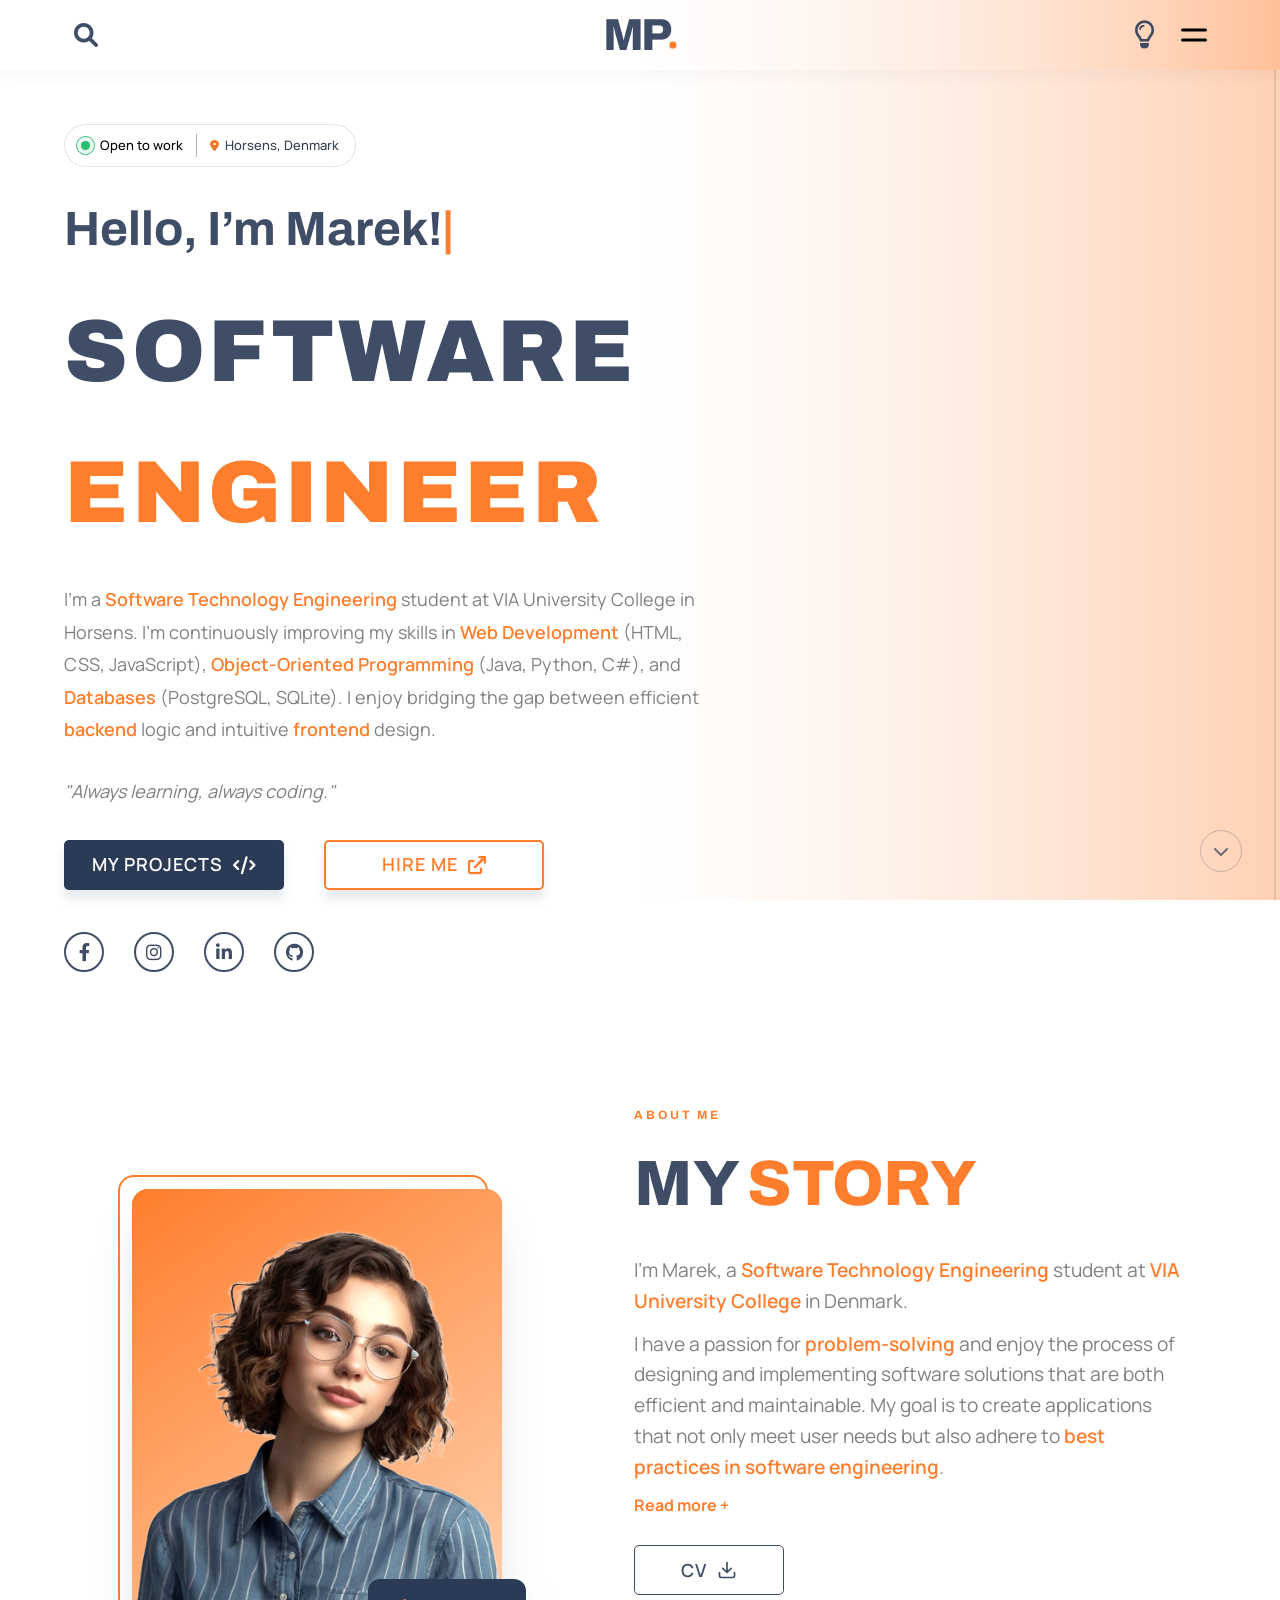
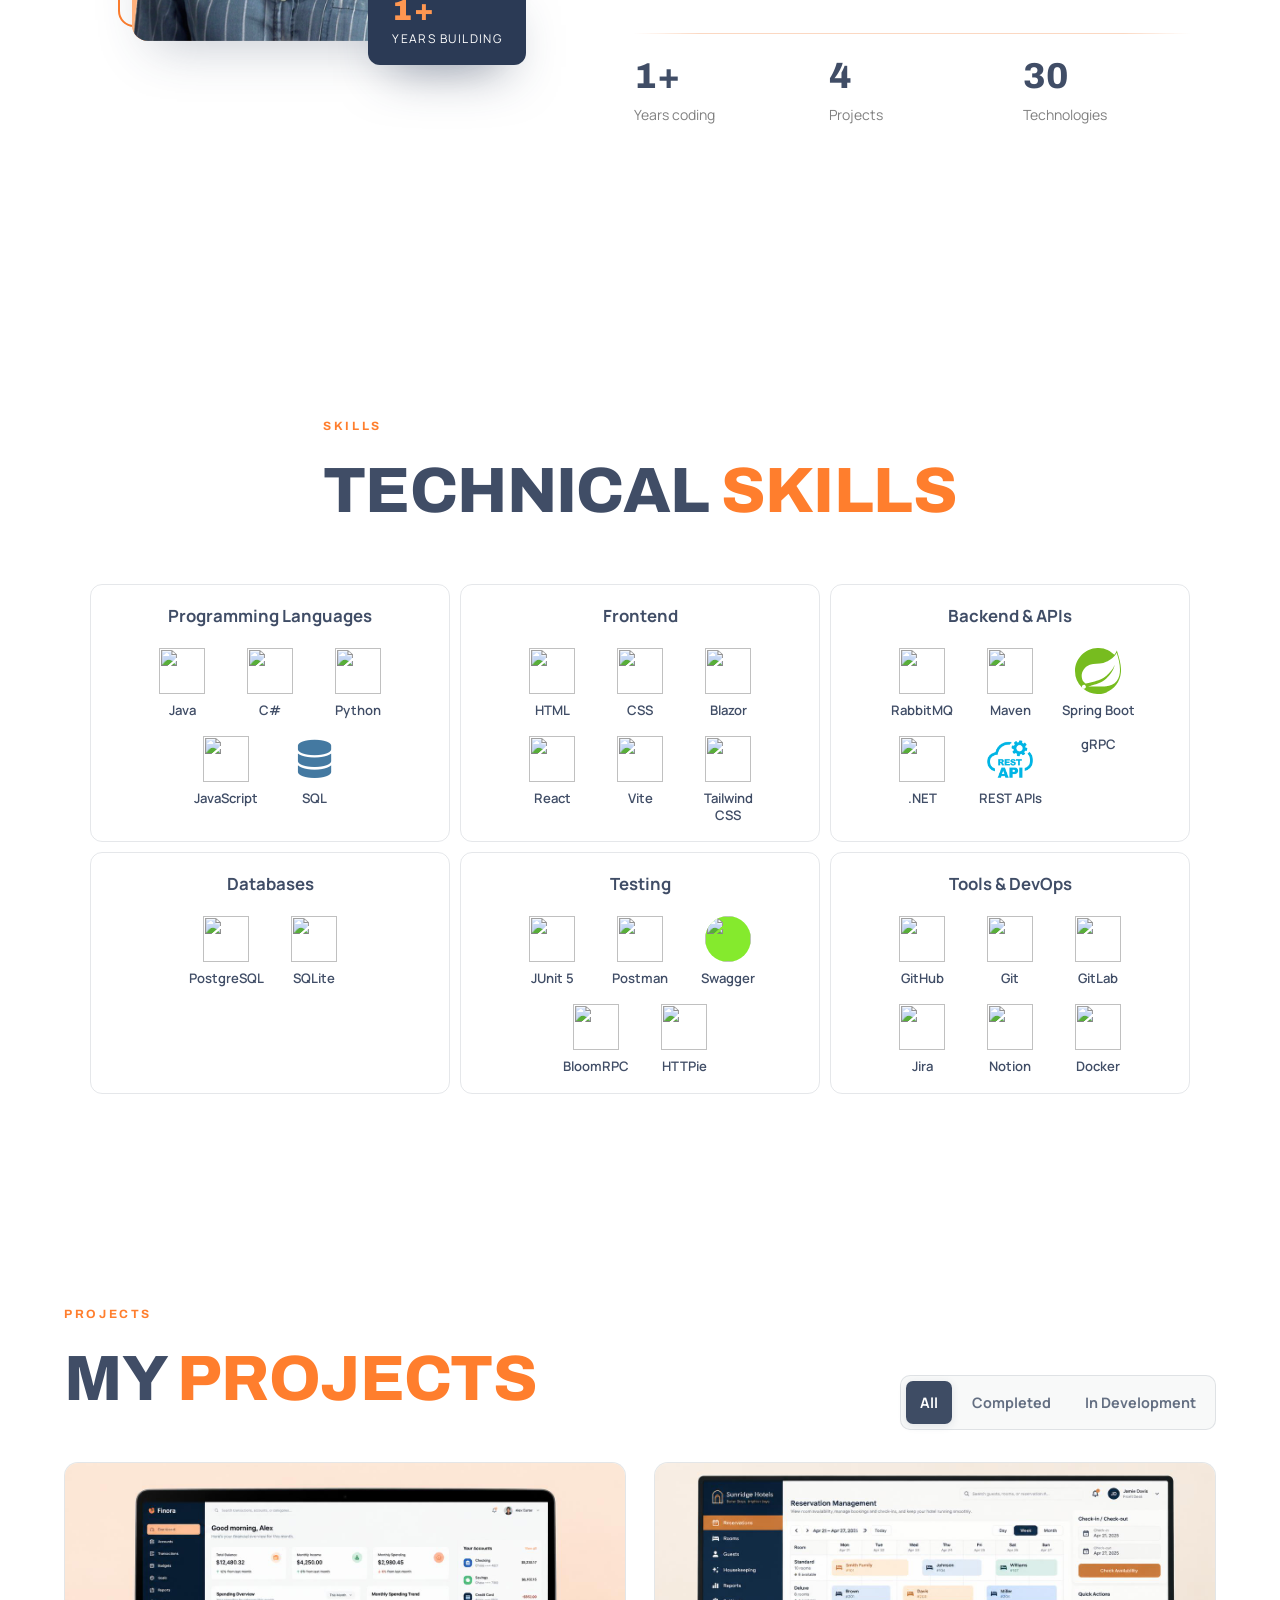
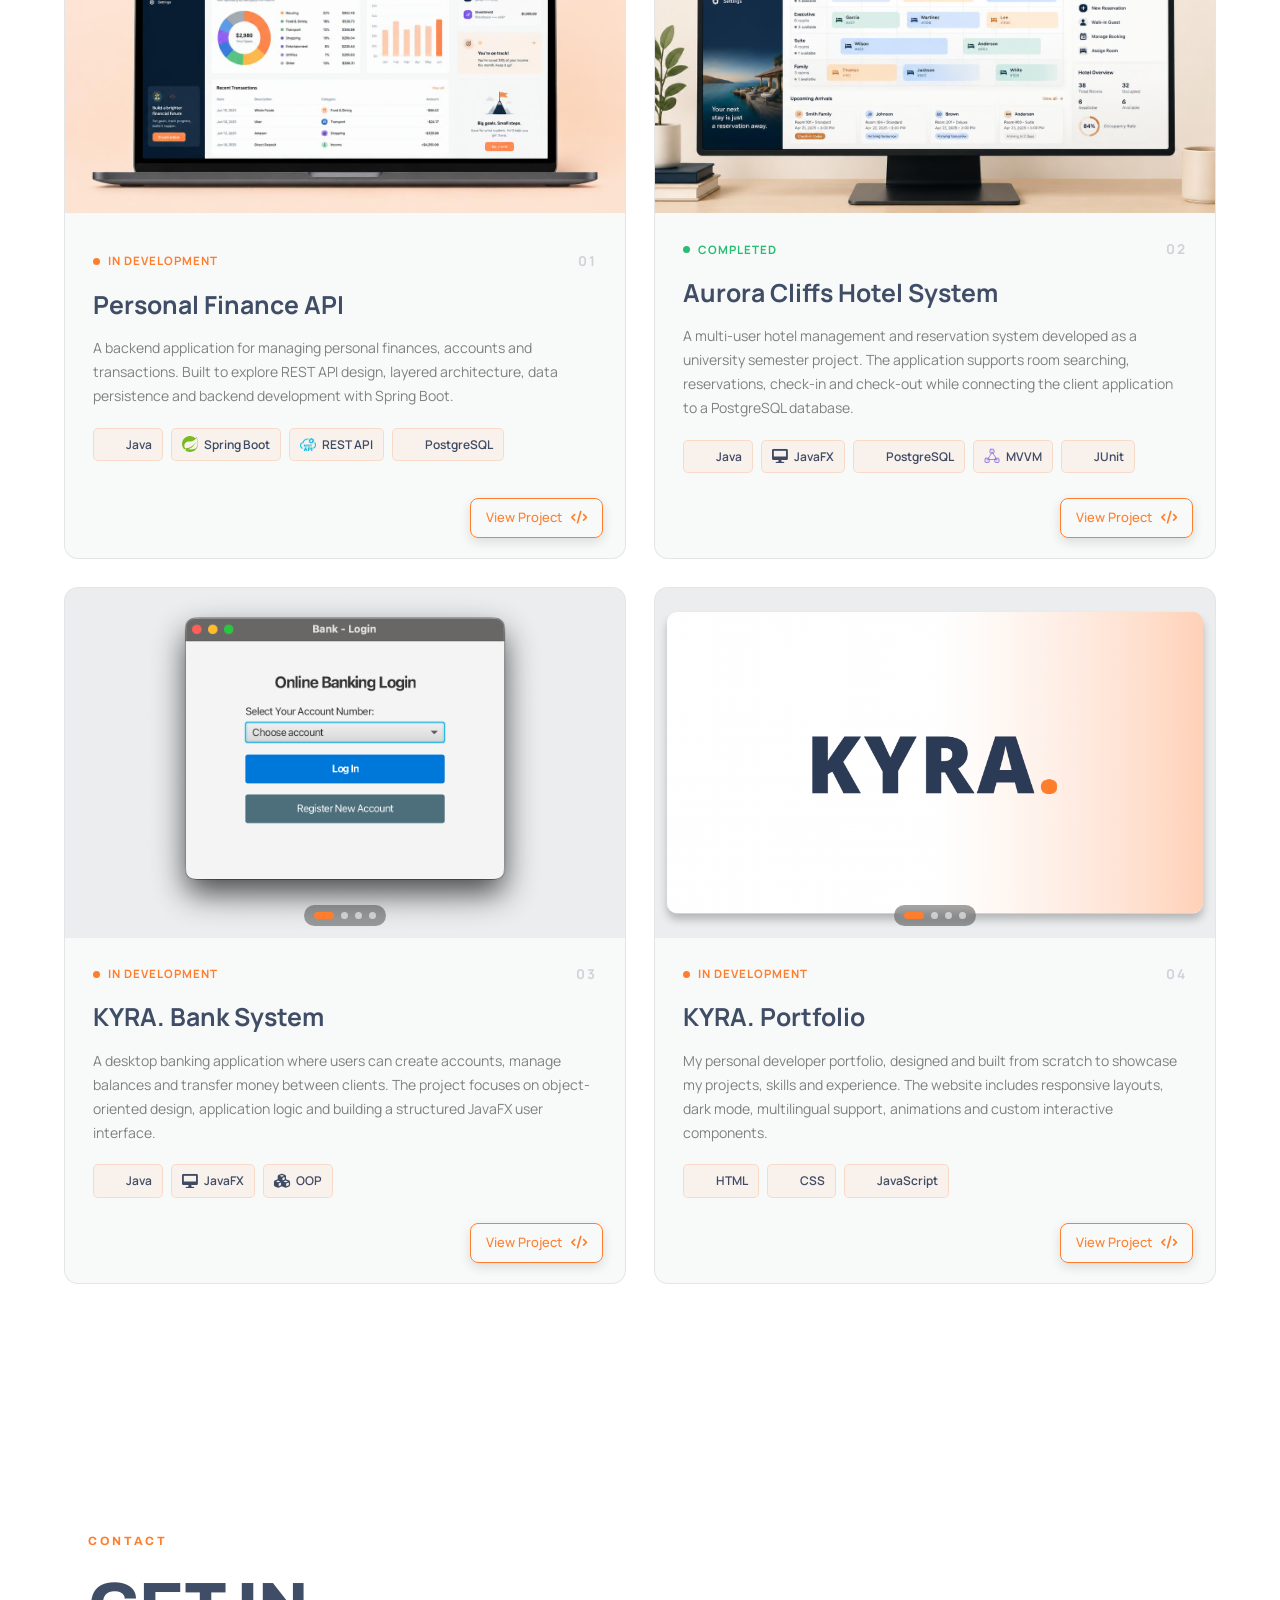
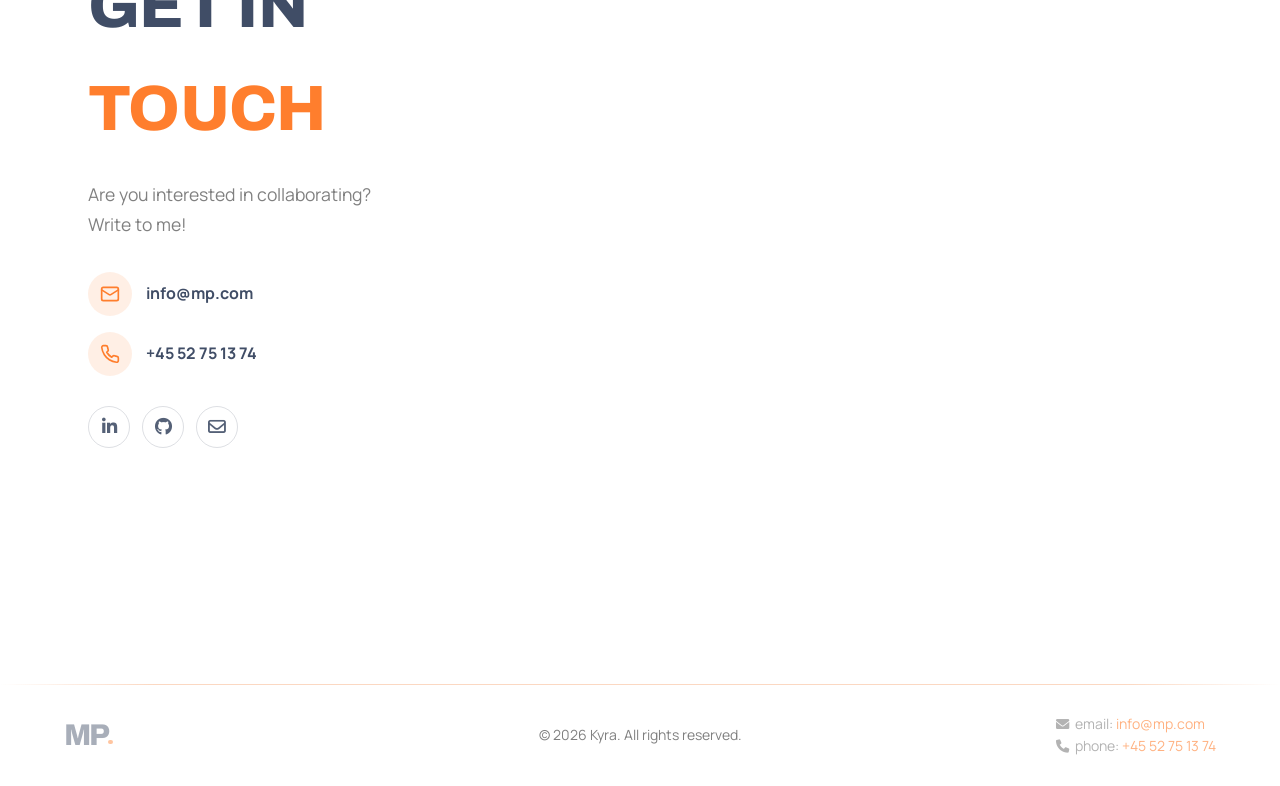
==== commit e81e57d3: "Update 1.0" ====
--- a/index.html
+++ b/index.html
@@ -9,20 +9,16 @@
     <meta property="og:title" content="Kyra. | Software Engineer"/>
     <meta property="og:description" content="KYRA. software engineering portfolio."/>
     <meta property="og:url" content="https://marekpavlus.github.io/kyra./"/>
-    <meta property="og:image" content="https://marekpavlus.github.io/kyra./images/og-preview.jpg"/>
-    <meta property="og:image:width" content="1200"/>
-    <meta property="og:image:height" content="630"/>
+    <meta property="og:image" content="https://marekpavlus.github.io/kyra./images/og-preview.png"/>
+    <meta property="og:image:width" content="1731"/>
+    <meta property="og:image:height" content="909"/>
     <meta property="og:image:alt" content="KYRA. portfolio"/>
     <meta name="twitter:card" content="summary_large_image"/>
     <meta name="twitter:title" content="Kyra. | Software Engineer"/>
     <meta name="twitter:description" content="KYRA. software engineering portfolio."/>
-    <meta name="twitter:image" content="https://marekpavlus.github.io/kyra./images/og-preview.jpg"/>
+    <meta name="twitter:image" content="https://marekpavlus.github.io/kyra./images/og-preview.png"/>
     <title data-language="meta.title">Kyra. | Software Engineer</title>
-    <!-- Favicon Icons -->
-    <link rel="icon" type="image/png" sizes="512x512" href="images/kyra-k-transparent-2026.png?v=2">
-    <link href="images/kyra-k-transparent-2026.ico?v=2" rel="icon" type="image/x-icon"/>
-    <link href="images/kyra-k-transparent-2026.ico?v=2" rel="shortcut icon" type="image/x-icon"/>
-
+    <!-- Favicon Icons (browser tab / light and dark appearance) -->
     <script>
       try {
       if (localStorage.getItem('kyra-theme') === 'dark') {
@@ -55,6 +51,11 @@
     <!-- Stylesheets & Icons -->
     <link href="https://cdnjs.cloudflare.com/ajax/libs/font-awesome/6.0.0-beta3/css/all.min.css" rel="stylesheet"/>
     <link href="styles.css" rel="stylesheet"/>
+  
+    <!-- Favicon Icons -->
+    <link rel="icon" type="image/png" sizes="512x512" href="images/kyra-favicon-light.png" media="(prefers-color-scheme: light)">
+    <link rel="icon" type="image/png" sizes="512x512" href="images/kyra-favicon-dark.png" media="(prefers-color-scheme: dark)">
+    <link rel="shortcut icon" type="image/x-icon" href="images/kyra-favicon-adaptive.ico">
   </head>
 
   <body>
@@ -69,7 +70,7 @@
          ========================================== -->
     <section class="home-hero" id="hero">
       <header>
-        <a class="header-logo" href="#hero" aria-label="KYRA. – Home"><img class="brand-logo brand-logo-light" src="images/logo/kyra-official-logo-light.png" alt="KYRA."/><img class="brand-logo brand-logo-dark" src="images/logo/kyra-official-logo-dark.png" alt="" aria-hidden="true"/></a>
+        <a class="header-logo" href="#hero" aria-label="MP. – Home"><span class="brand-wordmark" aria-hidden="true">MP<span class="brand-period"></span></span></a>
         <button aria-controls="mobile-menu" aria-expanded="false" class="menu-toggle" type="button">
           <i aria-hidden="true" class="fa-solid fa-bars"></i>
           <span class="sr-only" data-language="ui.openMenu">Open menu</span>
@@ -117,7 +118,7 @@
             <div class="header-search-results"></div>
           </div>
         </div>
-        <a class="header-btn" data-language="header.contactMe" href="mailto:info@kyra.com">Contact Me</a>
+        <a class="header-btn" data-language="header.contactMe" href="mailto:info@mp.com">Contact Me</a>
         <!-- Light/Dark Mode Toggle | Language Switcher -->
         <div class="header-controls">
           <button aria-label="Switch to dark mode" class="theme-toggle" data-language-attr="aria-label:ui.switchToDark" type="button">
@@ -149,7 +150,7 @@
           <h1 class="role-title"><span class="role-title-text"></span></h1>
           <p data-language-html="hero.intro">
             I’m a <b>Software Technology Engineering</b> student at VIA University College in Horsens.
-            I’m continuously improving my skills in <b>Web Development</b> (HTML, CSS, JavaScript), <b>Object-Oriented Programming</b> (Java, Python, C#), and <b>Databases</b> (SQL, PostgreSQL).
+            I’m continuously improving my skills in <b>Web Development</b> (HTML, CSS, JavaScript), <b>Object-Oriented Programming</b> (Java, Python, C#), and <b>Databases</b> (PostgreSQL, SQLite).
             I enjoy bridging the gap between efficient backend logic and intuitive frontend design.
           </p>
           <p><i data-language="hero.quote">"Always learning, always coding."</i></p>
@@ -186,53 +187,86 @@
          ========================================== -->
     <section class="full-section" id="about">
       <div class="section-container">
-        <h2 data-language-html="about.title">My <span>Story</span></h2>
-        <div class="about-bio">
-          <p data-language-html="about.paragraphs.0">
-            I’m Marek, a <b>Software Technology Engineering</b> student at
-            <b>VIA University College</b> in Denmark.
-          </p>
-          <p data-language-html="about.paragraphs.1">
-            I have a passion for <b>problem-solving</b> and enjoy the process of designing
-            and implementing software solutions that are both efficient and maintainable.
-            My goal is to create applications that not only meet user needs but also adhere
-            to <b>best practices in software engineering</b>.
-          </p>
-          <div aria-hidden="true" class="about-more-content" id="about-more-content" inert="">
-            <div class="about-more-content-inner">
-              <p data-language-html="about.moreParagraphs.0">
-                I’m originally from <b>Slovakia</b>, and I have lived in
-                <b>Denmark since 2022</b>. Before starting my degree, I worked full-time
-                in manufacturing and logistics, an experience that taught me discipline,
-                reliability and how to work effectively in <b>international teams</b>.
+        <div class="about-story-layout">
+          <div class="about-portrait">
+            <img src="images/pro-pic.png" alt="Marek Pavlus" width="873" height="1000" loading="lazy">
+            <span class="about-portrait-badge"><strong>1+</strong><span>Years building</span></span>
+          </div>
+          <div class="about-story-copy">
+            <p class="about-eyebrow" data-language="about.eyebrow">About me</p>
+            <h2 data-language-html="about.title">My <span>Story</span></h2>
+            <div class="about-bio">
+              <p data-language-html="about.paragraphs.0">
+                I’m Marek, a <b>Software Technology Engineering</b> student at
+                <b>VIA University College</b> in Denmark.
               </p>
-              <p data-language-html="about.moreParagraphs.1">
-                My journey into <b>software development</b> began with a curiosity for how
-                things work and a desire to create. I started learning programming through
-                online courses and personal projects, which led me to pursue formal
-                education in software engineering.
+              <p data-language-html="about.paragraphs.1">
+                I have a passion for <b>problem-solving</b> and enjoy the process of designing
+                and implementing software solutions that are both efficient and maintainable.
+                My goal is to create applications that not only meet user needs but also adhere
+                to <b>best practices in software engineering</b>.
               </p>
-              <p data-language-html="about.moreParagraphs.2">
-                Today, I’m continuously expanding my skills through
-                <b>university and personal projects</b>, exploring technologies such as
-                Spring Boot, .NET and distributed systems while strengthening my knowledge
-                of software architecture, databases and web development.
-              </p>
-              <p data-language-html="about.moreParagraphs.3">
-                I’m currently looking for <b>professional opportunities</b> where I can
-                gain experience, contribute to real-world software and continue developing
-                as a software engineer.
-              </p>
-            </div>
-          </div>
-          <button aria-controls="about-more-content" aria-expanded="false" class="about-more-toggle" data-language="about.readMore" data-language-attr="data-more-label:about.readMore;data-less-label:about.readLess" data-less-label="Read less -" data-more-label="Read more +" type="button">Read more +</button>
-        </div>
-        <a class="about-cv-link" download="CV - Marek Pavlus.pdf" href="./CV%20-%20Marek%20Pavlus.pdf">
-          CV <i aria-hidden="true" class="fa-solid fa-download"></i>
-        </a>
+              <div aria-hidden="true" class="about-more-content" id="about-more-content" inert="">
+                <div class="about-more-content-inner">
+                  <p data-language-html="about.moreParagraphs.0">
+                    I’m originally from <b>Slovakia</b>, and I have lived in
+                    <b>Denmark since 2022</b>. Before starting my degree, I worked full-time
+                    in manufacturing and logistics, an experience that taught me discipline,
+                    reliability and how to work effectively in <b>international teams</b>.
+                  </p>
+                  <p data-language-html="about.moreParagraphs.1">
+                    My journey into <b>software development</b> began with a curiosity for how
+                    things work and a desire to create. I started learning programming through
+                    online courses and personal projects, which led me to pursue formal
+                    education in software engineering.
+                  </p>
+                  <p data-language-html="about.moreParagraphs.2">
+                    Today, I’m continuously expanding my skills through
+                    <b>university and personal projects</b>, exploring technologies such as
+                    Spring Boot, .NET and distributed systems while strengthening my knowledge
+                    of software architecture, databases and web development.
+                  </p>
+                  <p data-language-html="about.moreParagraphs.3">
+                    I’m currently looking for <b>professional opportunities</b> where I can
+                    gain experience, contribute to real-world software and continue developing
+                    as a software engineer.
+                  </p>
+                </div>
+              </div>
+              <button aria-controls="about-more-content" aria-expanded="false" class="about-more-toggle" data-language="about.readMore" data-language-attr="data-more-label:about.readMore;data-less-label:about.readLess" data-less-label="Read less -" data-more-label="Read more +" type="button">Read more +</button>
+            </div>
+            <a class="about-cv-link" download="CV - Marek Pavlus.pdf" href="./CV%20-%20Marek%20Pavlus.pdf">
+              CV
+              <svg aria-hidden="true" class="about-cv-download-icon" fill="none" height="20" viewBox="0 0 24 24" width="20">
+                <path d="M21 15v4a2 2 0 0 1-2 2H5a2 2 0 0 1-2-2v-4M7 10l5 5 5-5M12 15V3" stroke="currentColor" stroke-linecap="round" stroke-linejoin="round" stroke-width="2"/>
+              </svg>
+            </a>
+            <dl class="about-stats">
+              <div><dt data-count="1" data-count-suffix="+">1+</dt><dd data-language="about.stats.yearsCoding">Years coding</dd></div>
+              <div><dt data-count="4">4</dt><dd data-language="about.stats.projects">Projects</dd></div>
+              <div><dt data-count="30">30</dt><dd data-language="about.stats.skills">Technologies</dd></div>
+            </dl>
+          </div>
+        </div>
       </div>
+      <a aria-label="Go to Technical Skills" class="section-next" data-language-attr="aria-label:ui.goSkills" href="#skills">
+        <i aria-hidden="true" class="fa-solid fa-chevron-down"></i>
+      </a>
+      <a aria-label="Go to top section" class="section-next section-prev" data-language-attr="aria-label:ui.goTop" href="#hero">
+        <i aria-hidden="true" class="fa-solid fa-chevron-up"></i>
+      </a>
+    </section>
+
+    <!-- ==========================================
+         TECHNICAL SKILLS
+         ========================================== -->
+    <section class="full-section" id="skills">
       <div class="section-container skills-content">
-        <div aria-label="Skills" class="skill-groups" data-language-attr="aria-label:about.skillsLabel" id="skills">
+        <div class="skills-heading">
+          <p class="about-eyebrow section-eyebrow" data-language="about.skillsEyebrow">Skills</p>
+          <h2 data-language-html="about.skillsTitle">Technical <span>Skills</span></h2>
+        </div>
+        <div aria-label="Skills" class="skill-groups" data-language-attr="aria-label:about.skillsLabel" id="skill-groups">
           <section class="skill-category">
             <h3 data-language="about.skillHeadings.0">Programming Languages</h3>
             <div class="skill-list">
@@ -240,6 +274,7 @@
               <div class="skill-item"><img alt="" class="skill-logo" loading="lazy" src="https://cdn.jsdelivr.net/gh/devicons/devicon@latest/icons/csharp/csharp-original.svg"/><span>C#</span></div>
               <div class="skill-item"><img alt="" class="skill-logo" loading="lazy" src="https://cdn.jsdelivr.net/gh/devicons/devicon@latest/icons/python/python-original.svg"/><span>Python</span></div>
               <div class="skill-item"><img alt="" class="skill-logo" loading="lazy" src="https://cdn.jsdelivr.net/gh/devicons/devicon@latest/icons/javascript/javascript-original.svg"/><span>JavaScript</span></div>
+              <div class="skill-item skill-sql"><i aria-hidden="true" class="fa-solid fa-database skill-symbol"></i><span>SQL</span></div>
             </div>
           </section>
           <section class="skill-category">
@@ -248,18 +283,19 @@
               <div class="skill-item"><img alt="" class="skill-logo" loading="lazy" src="https://cdn.jsdelivr.net/gh/devicons/devicon@latest/icons/html5/html5-original.svg"/><span>HTML</span></div>
               <div class="skill-item"><img alt="" class="skill-logo" loading="lazy" src="https://cdn.jsdelivr.net/gh/devicons/devicon@latest/icons/css3/css3-original.svg"/><span>CSS</span></div>
               <div class="skill-item"><img alt="" class="skill-logo blazor-dark-logo" loading="lazy" src="https://cdn.jsdelivr.net/gh/devicons/devicon@latest/icons/blazor/blazor-original.svg"/><span>Blazor</span></div>
+              <div class="skill-item"><img alt="" class="skill-logo" loading="lazy" src="https://cdn.jsdelivr.net/gh/devicons/devicon@latest/icons/react/react-original.svg"/><span>React</span></div>
+              <div class="skill-item"><img alt="" class="skill-logo" loading="lazy" src="https://cdn.jsdelivr.net/gh/devicons/devicon@latest/icons/vitejs/vitejs-original.svg"/><span>Vite</span></div>
+              <div class="skill-item"><img alt="" class="skill-logo" loading="lazy" src="https://cdn.jsdelivr.net/gh/devicons/devicon@latest/icons/tailwindcss/tailwindcss-original.svg"/><span>Tailwind CSS</span></div>
             </div>
           </section>
           <section class="skill-category">
             <h3 data-language="about.skillHeadings.2">Backend &amp; APIs</h3>
             <div class="skill-list">
               <div class="skill-item"><img alt="" class="skill-logo" loading="lazy" src="https://cdn.jsdelivr.net/gh/devicons/devicon@latest/icons/rabbitmq/rabbitmq-original.svg"/><span>RabbitMQ</span></div>
+              <div class="skill-item"><img alt="" class="skill-logo" loading="lazy" src="https://cdn.jsdelivr.net/gh/devicons/devicon@latest/icons/maven/maven-original.svg"/><span>Maven</span></div>
+              <div class="skill-item"><img alt="" class="skill-logo" loading="lazy" src="images/tech/spring.svg"/><span>Spring Boot</span></div>
               <div class="skill-item"><img alt="" class="skill-logo dotnet-skill-logo" loading="lazy" src="https://cdn.simpleicons.org/dotnet/512BD4"/><span>.NET</span></div>
-              <div class="skill-item"><img alt="" class="skill-logo" loading="lazy" src="images/tech/spring.svg"/><span>Spring Boot</span></div>
-              <div class="skill-item"><img alt="" class="skill-logo" loading="lazy" src="https://cdn.jsdelivr.net/gh/devicons/devicon@latest/icons/maven/maven-original.svg"/><span>Maven</span></div>
-              
-              
-              <div class="skill-item skill-rest"><img alt="" aria-hidden="true" class="skill-logo" loading="lazy" src="images/tech/rest-api.png"/><span>REST API</span></div>
+              <div class="skill-item skill-rest"><img alt="" aria-hidden="true" class="skill-logo" loading="lazy" src="images/tech/rest-api.png"/><span>REST APIs</span></div>
               <div class="skill-item skill-grpc"><img alt="" aria-hidden="true" class="skill-logo" loading="lazy" src="https://grpc.io/img/logos/grpc-icon-color.png" onerror="this.style.display='none';this.nextElementSibling.style.display='inline-block'"/><img class="skill-logo grpc-dark-logo" src="images/tech/grpc-dark-official.png" alt="" aria-hidden="true" loading="lazy"/><span class="grpc-fallback" style="display:none" aria-hidden="true">gRPC</span><span>gRPC</span></div>
             </div>
           </section>
@@ -267,42 +303,36 @@
             <h3 data-language="about.skillHeadings.3">Databases</h3>
             <div class="skill-list">
               <div class="skill-item"><img alt="" class="skill-logo" loading="lazy" src="https://cdn.jsdelivr.net/gh/devicons/devicon@latest/icons/postgresql/postgresql-original.svg"/><span>PostgreSQL</span></div>
-              <div class="skill-item skill-sql"><i aria-hidden="true" class="fa-solid fa-database skill-symbol"></i><span>SQL</span></div>
-              <div class="skill-item"><img alt="" class="skill-logo" loading="lazy" src="https://cdn.jsdelivr.net/gh/devicons/devicon@latest/icons/microsoftsqlserver/microsoftsqlserver-original.svg"/><span>SQL Server</span></div>
+              <div class="skill-item"><img alt="" class="skill-logo" loading="lazy" src="https://cdn.jsdelivr.net/gh/devicons/devicon@latest/icons/sqlite/sqlite-original.svg"/><span>SQLite</span></div>
             </div>
           </section>
-          <section class="skill-category"><h3>Testing</h3><div class="skill-list"><div class="skill-item"><img alt="" class="skill-logo" loading="lazy" src="https://cdn.jsdelivr.net/gh/devicons/devicon@latest/icons/junit/junit-original.svg"/><span>JUnit 5</span></div><div class="skill-item"><img alt="" class="skill-logo" loading="lazy" src="images/tech/mockito-symbol.svg"/><span>Mockito</span></div><div class="skill-item"><img alt="" class="skill-logo" loading="lazy" src="https://cdn.jsdelivr.net/gh/devicons/devicon@latest/icons/postman/postman-original.svg"/><span>Postman</span></div></div></section>
           <section class="skill-category">
-            <h3 data-language="about.skillHeadings.5">Collaboration Tools</h3>
+            <h3 data-language="about.skillHeadings.4">Testing</h3>
+            <div class="skill-list">
+              <div class="skill-item"><img alt="" class="skill-logo" loading="lazy" src="https://cdn.jsdelivr.net/gh/devicons/devicon@latest/icons/junit/junit-original.svg"/><span>JUnit 5</span></div>
+              <div class="skill-item"><img alt="" class="skill-logo" loading="lazy" src="https://cdn.jsdelivr.net/gh/devicons/devicon@latest/icons/postman/postman-original.svg"/><span>Postman</span></div>
+              <div class="skill-item"><img alt="" class="skill-logo swagger-skill-logo" loading="lazy" src="https://cdn.jsdelivr.net/gh/devicons/devicon@latest/icons/swagger/swagger-original.svg"/><img alt="" aria-hidden="true" class="skill-logo swagger-dark-logo" loading="lazy" src="images/tech/swagger-dark.svg"/><span>Swagger</span></div>
+              <div class="skill-item"><img alt="" class="skill-logo" loading="lazy" src="https://raw.githubusercontent.com/bloomrpc/bloomrpc/master/resources/logo.svg"/><span>BloomRPC</span></div>
+              <div class="skill-item"><img alt="" class="skill-logo theme-sensitive-skill-logo" loading="lazy" src="https://cdn.simpleicons.org/httpie/000000"/><span>HTTPie</span></div>
+            </div>
+          </section>
+          <section class="skill-category">
+            <h3 data-language="about.skillHeadings.5">Tools &amp; DevOps</h3>
             <div class="skill-list">
               <div class="skill-item"><img alt="" class="skill-logo github-skill-logo" loading="lazy" src="https://cdn.simpleicons.org/github/181717"/><span>GitHub</span></div>
               <div class="skill-item"><img alt="" class="skill-logo" loading="lazy" src="https://cdn.jsdelivr.net/gh/devicons/devicon@latest/icons/git/git-original.svg"/><span>Git</span></div>
               <div class="skill-item"><img alt="" class="skill-logo" loading="lazy" src="https://cdn.simpleicons.org/gitlab/FCA121"/><span>GitLab</span></div>
               <div class="skill-item"><img alt="" class="skill-logo" loading="lazy" src="https://cdn.simpleicons.org/jira/0052CC"/><span>Jira</span></div>
+              <div class="skill-item"><img alt="" class="skill-logo theme-sensitive-skill-logo" loading="lazy" src="https://cdn.simpleicons.org/notion/000000"/><span>Notion</span></div>
+              <div class="skill-item"><img alt="" class="skill-logo" loading="lazy" src="https://cdn.jsdelivr.net/gh/devicons/devicon@latest/icons/docker/docker-original.svg"/><span>Docker</span></div>
             </div>
           </section>
-          <section class="skill-category">
-            <h3 data-language="about.skillHeadings.4">Cloud &amp; DevOps</h3>
-            <div class="skill-list">
-              <div class="skill-item"><img alt="" class="skill-logo" loading="lazy" src="https://cdn.jsdelivr.net/gh/devicons/devicon@latest/icons/docker/docker-original.svg"/><span>Docker</span></div>
-              <div class="skill-item"><img alt="" class="skill-logo" loading="lazy" src="https://cdn.jsdelivr.net/gh/devicons/devicon@latest/icons/azure/azure-original.svg"/><span>Azure</span></div>
-            </div>
-          </section>
-          <section class="skill-category">
-            <h3 data-language="about.skillHeadings.6">Marketing &amp; Analytics</h3>
-            <div class="skill-list">
-              <div class="skill-item"><img alt="" class="skill-logo" loading="lazy" src="https://cdn.simpleicons.org/facebook/4267B2"/><span>Facebook Ads</span></div>
-              <div class="skill-item"><img alt="" class="skill-logo" loading="lazy" src="https://cdn.simpleicons.org/shopify/7AB55C"/><span>Shopify</span></div>
-              <div class="skill-item"><img alt="" class="skill-logo" loading="lazy" src="https://cdn.simpleicons.org/googleanalytics/E37400"/><span>Google Analytics</span></div>
-              <div class="skill-item skill-looker"><i aria-hidden="true" class="fa-solid fa-chart-column skill-symbol"></i><span>Google Data Studio</span></div>
-            </div>
-          </section>
         </div>
       </div>
-      <a aria-label="Go to Technical Skills" class="section-next" data-language-attr="aria-label:ui.goSkills;data-label-after:ui.goProjects;data-label-before:ui.goSkills" data-label-after="Go to Projects" data-label-before="Go to Technical Skills" href="#skills">
+      <a aria-label="Go to Projects" class="section-next" data-language-attr="aria-label:ui.goProjects" href="#portfolio">
         <i aria-hidden="true" class="fa-solid fa-chevron-down"></i>
       </a>
-      <a aria-label="Go to top section" class="section-next section-prev" data-language-attr="aria-label:ui.goTop;data-label-after:ui.goAbout;data-label-before:ui.goTop" data-label-after="Go to About Me" data-label-before="Go to top section" href="#hero">
+      <a aria-label="Go to About Me" class="section-next section-prev" data-language-attr="aria-label:ui.goAbout" href="#about">
         <i aria-hidden="true" class="fa-solid fa-chevron-up"></i>
       </a>
     </section>
@@ -312,17 +342,24 @@
          ========================================== -->
     <section class="full-section" id="portfolio">
       <div class="section-container">
-        <h2 data-language-html="projects.title">My <span>Projects</span></h2>
+        <div class="projects-heading-row">
+          <div class="projects-heading-copy">
+            <p class="about-eyebrow section-eyebrow" data-language="projects.eyebrow">Projects</p>
+            <h2 data-language-html="projects.title">My <span>Projects</span></h2>
+          </div>
+          <div aria-label="Filter projects" class="project-filters" data-language-attr="aria-label:projects.filters.label" role="group">
+            <button aria-pressed="true" class="project-filter is-active" data-language="projects.filters.all" data-project-filter="all" type="button">All</button>
+            <button aria-pressed="false" class="project-filter" data-language="projects.filters.completed" data-project-filter="Completed" type="button">Completed</button>
+            <button aria-pressed="false" class="project-filter" data-language="projects.filters.inDevelopment" data-project-filter="In Development" type="button">In Development</button>
+          </div>
+        </div>
         <div class="projects-container">
           <!-- ==========================================
                01 - PERSONAL FINANCE API
                ========================================== -->
-          <article class="project-showcase" id="project-finance-api" data-project-url="projects/personal-finance-api.html">
+          <article class="project-showcase" data-project-status="In Development" id="project-finance-api" data-project-url="projects/personal-finance-api.html">
             <div class="project-image">
-              <div class="project-image-placeholder">
-                <i class="fa-solid fa-code"></i>
-                <span>Project screenshot coming soon</span>
-              </div>
+              <img alt="Personal Finance API preview" class="project-feature-image" height="800" loading="lazy" src="images/projects/lovable-finance.jpg" width="1280"/>
             </div>
             <div class="project-info">
               <div class="project-top">
@@ -360,12 +397,9 @@
           <!-- ==========================================
                02 - HOTEL AURORA CLIFFS
                ========================================== -->
-          <article class="project-showcase" id="project-hotel" data-project-url="projects/hotel-aurora-cliffs.html">
+          <article class="project-showcase" data-project-status="Completed" id="project-hotel" data-project-url="projects/hotel-aurora-cliffs.html">
             <div class="project-image">
-              <div class="project-image-placeholder">
-                <i class="fa-solid fa-hotel"></i>
-                <span>Project screenshot coming soon</span>
-              </div>
+              <img alt="Aurora Cliffs Hotel System preview" class="project-feature-image" height="800" loading="lazy" src="images/projects/lovable-hotel.jpg" width="1280"/>
             </div>
             <div class="project-info">
               <div class="project-top">
@@ -408,7 +442,7 @@
           <!-- ==========================================
                03 - BANK TRANSFER SYSTEM
                ========================================== -->
-          <article class="project-showcase" id="project-bank" data-project-url="projects/bank-transfer-system.html">
+          <article class="project-showcase" data-project-status="In Development" id="project-bank" data-project-url="projects/bank-transfer-system.html">
             <!-- Screenshot Carousel -->
             <div class="project-image">
               <div class="project-carousel">
@@ -465,7 +499,7 @@
           <!-- ==========================================
                04 - KYRA. PORTFOLIO
                ========================================== -->
-          <article class="project-showcase" id="project-kyra" data-project-url="projects/kyra-portfolio.html">
+          <article class="project-showcase" data-project-status="In Development" id="project-kyra" data-project-url="projects/kyra-portfolio.html">
             <div class="project-image">
               <div class="project-carousel">
                 <div class="project-carousel-track">
@@ -547,9 +581,33 @@
          CONTACT
          ========================================== -->
     <section class="full-section" id="contact">
-      <div class="section-container">
-        <h2 data-language-html="contact.title">Get In <span>Touch</span></h2>
-        <p data-language-html="contact.intro">Are you interested in collaborating? Write to me!</p>
+      <div class="section-container contact-layout">
+        <div class="contact-details">
+          <p class="about-eyebrow section-eyebrow" data-language="contact.eyebrow">Contact</p>
+          <h2 data-language-html="contact.title">Get In <span>Touch</span></h2>
+          <p class="contact-intro" data-language-html="contact.intro">Are you interested in collaborating? Write to me!</p>
+          <div class="contact-methods">
+            <a class="contact-method" href="mailto:info@mp.com">
+              <span class="contact-method-icon"><svg aria-hidden="true" viewBox="0 0 24 24"><rect x="2" y="4" width="20" height="16" rx="2"/><path d="m22 7-8.97 5.7a1.94 1.94 0 0 1-2.06 0L2 7"/></svg></span>
+              <span>info@mp.com</span>
+            </a>
+            <a class="contact-method" href="tel:+4552751374">
+              <span class="contact-method-icon"><svg aria-hidden="true" viewBox="0 0 24 24"><path d="M22 16.92v3a2 2 0 0 1-2.18 2 19.79 19.79 0 0 1-8.63-3.07 19.5 19.5 0 0 1-6-6A19.79 19.79 0 0 1 2.12 4.2 2 2 0 0 1 4.11 2h3a2 2 0 0 1 2 1.72c.12.96.36 1.9.7 2.8a2 2 0 0 1-.45 2.11L8.09 9.91a16 16 0 0 0 6 6l1.27-1.27a2 2 0 0 1 2.11-.45c.9.34 1.84.58 2.8.7A2 2 0 0 1 22 16.92z"/></svg></span>
+              <span>+45 52 75 13 74</span>
+            </a>
+          </div>
+          <div aria-label="Social profiles" class="contact-socials">
+            <a aria-label="Visit my LinkedIn profile" data-language-attr="aria-label:hero.linkedin" href="https://www.linkedin.com/in/marekpavlus" rel="noopener noreferrer" target="_blank">
+              <i aria-hidden="true" class="fa-brands fa-linkedin-in"></i>
+            </a>
+            <a aria-label="Visit my GitHub profile" data-language-attr="aria-label:hero.github" href="https://github.com/marekpavlus" rel="noopener noreferrer" target="_blank">
+              <i aria-hidden="true" class="fa-brands fa-github"></i>
+            </a>
+            <a aria-label="Email me" data-language-attr="aria-label:hero.email" href="mailto:info@mp.com">
+              <i aria-hidden="true" class="fa-regular fa-envelope"></i>
+            </a>
+          </div>
+        </div>
         <form class="contact-form" id="contact-form">
           <div class="form-row">
             <div class="form-field">
@@ -573,8 +631,9 @@
             <label for="cf-message"><span data-language-html="contact.message">Message</span> <span aria-hidden="true" class="required-marker">*</span></label>
             <textarea data-language-attr="placeholder:contact.messagePlaceholder" id="cf-message" name="message" placeholder="Your message..." required="" rows="5"></textarea>
           </div>
-          <button class="header-btn contact-submit" data-language-html="contact.submit" type="submit">
-            Send Email
+          <button class="header-btn contact-submit" type="submit">
+            <span data-language="contact.submit">Send Email</span>
+            <i aria-hidden="true" class="fa-solid fa-paper-plane"></i>
           </button>
         </form>
       </div>
@@ -587,20 +646,22 @@
          FOOTER
          ========================================== -->
     <footer id="footer">
-      <a class="footer-logo" href="#hero" aria-label="KYRA. – Home"><img class="brand-logo brand-logo-light" src="images/logo/kyra-official-watermark-light.png" alt="KYRA."/><img class="brand-logo brand-logo-dark" src="images/logo/kyra-official-watermark-dark.png" alt="" aria-hidden="true"/></a>
+      <a class="footer-logo" href="#hero" aria-label="MP. – Home"><span class="brand-wordmark" aria-hidden="true">MP<span class="brand-period"></span></span></a>
       <p data-language-html="footer.copyright">© 2026 Kyra. All rights reserved.</p>
       <div class="footer-contact">
-        <p><i class="fa-solid fa-envelope"></i><span class="footer-contact-label" data-language-html="footer.emailLabel">email:</span>  <a href="mailto:info@kyra.com">info@kyra.com</a></p>
+        <p><i class="fa-solid fa-envelope"></i><span class="footer-contact-label" data-language-html="footer.emailLabel">email:</span>  <a href="mailto:info@mp.com">info@mp.com</a></p>
         <p><i class="fa-solid fa-phone"></i><span class="footer-contact-label" data-language-html="footer.phoneLabel">phone:</span>  <a href="tel:+4552751374">+45 52 75 13 74</a></p>
       </div>
     </footer>
     <div aria-label="Page scroll progress" aria-valuemax="100" aria-valuemin="0" aria-valuenow="0" class="scroll-progress" data-language-attr="aria-label:ui.scrollProgress" role="progressbar">
       <span class="scroll-progress-fill"></span>
     </div>
-    <!-- JavaScript -->
-    <script src="translations.js"></script><script src="language.js"></script><script src="script.js"></script>
+    <!-- Scripts that work with the rendered page (order matters) -->
+    <script src="translations.js"></script>
+    <script src="language.js"></script>
+    <script src="script.js"></script>
   
-<script>
+    <script>
 /* Move the existing social links below the photo only in portrait tablet mode;
    restore them to their original position in all other layouts. */
 (function () {
@@ -638,8 +699,7 @@
 })();
 </script>
 
-
-<script id="kyra-cursor-glow-script">(function(){if(!matchMedia('(hover:hover) and (pointer:fine) and (prefers-reduced-motion:no-preference)').matches)return;const glow=document.createElement('div');glow.id='kyra-cursor-glow';document.body.appendChild(glow);document.addEventListener('pointermove',e=>{if(e.pointerType==='touch')return;glow.style.left=e.clientX+'px';glow.style.top=e.clientY+'px';glow.style.opacity='1';},{passive:true});document.addEventListener('pointerleave',()=>glow.style.opacity='0');})();</script>
-<script src="loading.js" defer></script>
-</body>
+    <script id="kyra-cursor-glow-script">(function(){if(!matchMedia('(hover:hover) and (pointer:fine) and (prefers-reduced-motion:no-preference)').matches)return;const glow=document.createElement('div');glow.id='kyra-cursor-glow';document.body.appendChild(glow);document.addEventListener('pointermove',e=>{if(e.pointerType==='touch')return;glow.style.left=e.clientX+'px';glow.style.top=e.clientY+'px';glow.style.opacity='1';},{passive:true});document.addEventListener('pointerleave',()=>glow.style.opacity='0');})();</script>
+    <script src="loading.js" defer></script>
+  </body>
 </html>
--- a/styles.css
+++ b/styles.css
@@ -1,35 +1,21 @@
+
 /* ==========================================================================
    IMPORTS & BASE RESETS
    ========================================================================== */
-@import url("https://fonts.googleapis.com/css2?family=Open+Sans:ital,wght@0,300..800;1,300..800&display=swap");
+@import url("https://fonts.googleapis.com/css2?family=Archivo:wght@600;700;800;900&family=Manrope:wght@400;500;600;700;800&display=swap");
 
 * {
   padding: 0;
   margin: 0;
   outline: none;
   border: none;
-  font-family: "Open Sans", sans-serif;
+  font-family: "Manrope", sans-serif;
   box-sizing: border-box;
 }
 
 /* ==========================================================================
    THEME VARIABLES
    ========================================================================== */
-:root {
-  --light-page-gradient: linear-gradient(
-    90deg,
-     white 0%,
-    white 50%,
-    rgba(255, 126, 45, 0.2) 100%
-  );
-  --dark-page-gradient: linear-gradient(
-    90deg,
-    rgb(43, 58, 85) 0%,
-    rgb(43, 58, 85) 50%,
-    rgb(105, 69, 45) 100%
-  );
-}
-
 :root {
   --light-page-gradient: linear-gradient(
     90deg,
@@ -105,6 +91,12 @@
   text-align: center;
 }
 
+/* Let the Blog use the exact same header selectors and responsive breakpoints as Home. */
+#hero.blog-header-shell {
+  display: contents;
+  --phone-island-top: 12px;
+}
+
 .blog-loading-indicator {
   --blog-loading-font-size: clamp(2rem, 4.5vw, 3rem);
   width: min(560px, 88vw);
@@ -115,9 +107,10 @@
 
 .blog-loading-title {
   color: #2b3a55;
+  font-family: "Archivo", sans-serif;
   font-size: var(--blog-loading-font-size);
-  font-weight: 700;
-  letter-spacing: normal;
+  font-weight: 800;
+  letter-spacing: -0.01em;
   line-height: 1;
   text-transform: uppercase;
   opacity: 0;
@@ -126,9 +119,9 @@
 
 .blog-loading-dots {
   display: inline-flex;
-  white-space: pre;
+  align-items: center;
+  gap: 7px;
   color: rgb(255, 126, 45);
-  font-size: var(--blog-loading-font-size);
   line-height: 1;
   opacity: 0;
   animation: bottomIn 0.8s ease-out 0.3s forwards;
@@ -136,8 +129,12 @@
 
 .blog-loading-dots span {
   position: relative;
-  top: -0.3em;
   display: inline-block;
+  width: 7px;
+  height: 7px;
+  border-radius: 50%;
+  background: currentColor;
+  font-size: 0;
   opacity: 0;
   animation: blog-dot-fade 1.2s ease-in-out 1.1s infinite;
 }
@@ -151,23 +148,31 @@
 }
 
 @keyframes blog-dot-fade {
-  0%, 100% {
+  0%,
+100% {
     opacity: 0;
   }
 
-  18%, 58% {
+  18%,
+58% {
     opacity: 1;
   }
+}
+
+body:not(.dark-mode) #contact .contact-submit,
+body.dark-mode #contact .contact-submit {
+  transition: none !important;
 }
 
 .blog-loading-track {
   position: relative;
   display: block;
   width: min(460px, 82vw);
-  height: 5px;
+  height: 7px;
   overflow: hidden;
   border-radius: 999px;
-  background: rgba(43, 58, 85, 0.12);
+  background: linear-gradient(90deg, rgba(43, 58, 85, 0.08), rgba(43, 58, 85, 0.16));
+  box-shadow: inset 0 1px 2px rgba(43, 58, 85, 0.12), 0 4px 14px rgba(43, 58, 85, 0.08);
   opacity: 0;
   animation: bottomIn 0.85s ease-out 0.45s forwards;
 }
@@ -175,11 +180,12 @@
 .blog-loading-track::after {
   position: absolute;
   inset: 0 auto 0 0;
-  width: 38%;
+  width: 36%;
   border-radius: inherit;
-  background: rgb(255, 126, 45);
+  background: linear-gradient(90deg, rgba(255, 126, 45, 0.25), rgb(255, 126, 45), #ffb078);
+  box-shadow: 0 0 12px rgba(255, 126, 45, 0.6);
   content: "";
-  animation: blog-loading 1.5s ease-in-out 1.3s infinite;
+  animation: blog-loading 1.7s cubic-bezier(0.65, 0, 0.35, 1) 1.1s infinite;
 }
 
 @keyframes blog-loading {
@@ -202,10 +208,10 @@
 
 @media (prefers-reduced-motion: reduce) {
   .blog-loading-title,
-  .blog-loading-dots,
-  .blog-loading-dots span,
-  .blog-loading-track,
-  .blog-loading-track::after {
+.blog-loading-dots,
+.blog-loading-dots span,
+.blog-loading-track,
+.blog-loading-track::after {
     animation: none;
     opacity: 1;
     transform: none;
@@ -216,10 +222,80 @@
   }
 }
 
-@media (max-width: 485px) {
-  .blog-loading-indicator {
-    --blog-loading-font-size: clamp(2rem, 9vw, 2.5rem);
-  }
+#about.full-section {
+  justify-content: flex-start;
+}
+
+#skills .skills-heading {
+  width: fit-content;
+  max-width: 100%;
+  margin: 0 auto 20px;
+  text-align: left;
+}
+
+#skills .skills-heading > .section-eyebrow {
+  width: 100%;
+  margin: 0 0 5px;
+  text-align: left;
+  opacity: 0;
+}
+
+#skills.in-view .skills-heading > .section-eyebrow {
+  animation: bottomIn 0.8s ease-in-out 0.1s forwards;
+}
+
+#skills .skills-heading > h2 {
+  width: fit-content;
+  margin: 0;
+  text-align: center;
+  white-space: nowrap;
+}
+
+#skills .skills-heading > h2,
+#skills .skills-heading > h2 span {
+  font-family: "Archivo", sans-serif;
+  font-weight: 800;
+  font-stretch: normal;
+  letter-spacing: -0.01em;
+  text-transform: uppercase;
+}
+
+#hero > header > .header-btn {
+  gap: 8px;
+}
+
+#contact .contact-details > h2 {
+  margin: 0 !important;
+}
+
+#contact .contact-method-icon svg {
+  width: 20px;
+  height: 20px;
+  fill: none;
+  stroke: currentColor;
+  stroke-linecap: round;
+  stroke-linejoin: round;
+  stroke-width: 2;
+}
+
+#contact .contact-form {
+  margin: 0;
+  gap: 18px;
+}
+
+#contact .contact-submit {
+  box-shadow: none;
+}
+
+@media (prefers-reduced-motion: reduce) {
+  #portfolio.in-view .project-filter,
+#skills.in-view .skills-heading > .section-eyebrow {
+    animation: none;
+    filter: none;
+    opacity: 1;
+    transform: none;
+  }
+
 }
 
 /* Standalone light-mode KYRA logo preview */
@@ -310,7 +386,6 @@
 
 .header-logo:hover {
   color: rgb(255, 126, 45);
-  text-shadow: 0 5px 3px rgba(255, 126, 45, 0.3);
 }
 
 .header-logo:hover span {
@@ -351,7 +426,6 @@
   width: 100%;
   height: 3px;
   border-radius: 999px;
-  background-color: rgb(255, 126, 45);
   opacity: 0;
   transform: scaleX(0);
   transform-origin: center;
@@ -461,7 +535,7 @@
   }
 
   .header-search-toggle:hover,
-  .header-search-toggle:focus-visible {
+.header-search-toggle:focus-visible {
     color: rgb(255, 126, 45);
   }
 
@@ -519,8 +593,7 @@
   }
 
   .header-search-group a:hover,
-  .header-search-group a:focus-visible {
-    outline: none;
+.header-search-group a:focus-visible {
     background: rgba(255, 126, 45, 0.12);
     color: rgb(224, 96, 24);
   }
@@ -535,19 +608,18 @@
     color: white;
   }
 
-  body.dark-mode body.dark-mode body.dark-mode .header-search.is-open .header-search-input,
   body.dark-mode .header-search-dropdown {
     border-color: rgba(255, 255, 255, 0.2);
     background: #2b3a55;
   }
 
   body.dark-mode .header-search-toggle,
-  body.dark-mode .header-search-group a {
+body.dark-mode .header-search-group a {
     color: white;
   }
 
   body.dark-mode .header-search-group a:hover,
-  body.dark-mode .header-search-group a:focus-visible {
+body.dark-mode .header-search-group a:focus-visible {
     background: rgba(255, 126, 45, 0.2);
     color: rgb(255, 126, 45);
   }
@@ -677,6 +749,12 @@
   justify-content: flex-end;
 }
 
+#hero.home-hero > .content > .right > .img-wrap {
+  display: flex;
+  align-items: flex-end;
+  justify-content: flex-end;
+}
+
 .hero-img {
   max-width: 100%;
   height: auto;
@@ -684,6 +762,8 @@
   animation-delay: 0.2s;
   opacity: 0;
 }
+
+#hero.home-hero .hero-img { display: block; }
 
 /* ==========================================================================
    CTA & SOCIAL ICONS
@@ -696,7 +776,8 @@
   margin-top: 10px;
 }
 
-.cta-1, .cta-2 {
+.cta-1,
+.cta-2 {
   font-size: 18px;
   font-weight: 600;
   letter-spacing: 1px;
@@ -727,7 +808,8 @@
   border: 2px solid rgb(255, 126, 45);
 }
 
-.cta-1:hover, .cta-2:hover {
+.cta-1:hover,
+.cta-2:hover {
   background-color: rgb(255, 126, 45);
   color: white;
   transform: translateY(-3px);
@@ -793,18 +875,16 @@
   padding: 0 24px;
 }
 
-.skills-content {
-  margin-top: 72px;
-}
-
 #skills {
-  scroll-snap-align: center;
+  scroll-snap-align: start;
   scroll-snap-stop: always;
 }
 
 .section-container h2 {
   font-size: 4rem;
   color: rgba(43, 58, 85, 0.9);
+  font-family: "Archivo", sans-serif;
+  font-weight: 800;
   text-transform: uppercase;
   margin-bottom: 20px;
 }
@@ -816,13 +896,13 @@
 .section-container p {
   font-size: 1.2rem;
   color: grey;
-  max-width: 800px;
+  max-width: 850px;
   margin: 0 auto;
 }
 
 /* Story paragraphs are left-aligned; the heading stays centered. */
 .about-bio {
-  max-width: 800px;
+  max-width: 850px;
   margin: 0 auto;
   text-align: left;
 }
@@ -852,11 +932,11 @@
 }
 
 .about-more-content {
-  display: grid;
-  grid-template-rows: 0fr;
+  height: 0;
+  overflow: hidden;
   margin-top: 0;
   opacity: 0;
-  transition: grid-template-rows 0.7s cubic-bezier(0.22, 1, 0.36, 1), margin-top 0.7s cubic-bezier(0.22, 1, 0.36, 1), opacity 0.3s ease;
+  transition: height 0.7s cubic-bezier(0.22, 1, 0.36, 1), margin-top 0.7s cubic-bezier(0.22, 1, 0.36, 1), opacity 0.3s ease;
 }
 
 .about-more-content p {
@@ -872,7 +952,6 @@
 }
 
 .about-bio.is-expanded .about-more-content {
-  grid-template-rows: 1fr;
   margin-top: 12px;
   opacity: 1;
 }
@@ -883,7 +962,7 @@
 
 @media (prefers-reduced-motion: reduce) {
   .about-more-content,
-  .about-more-content-inner {
+.about-more-content-inner {
     transition-duration: 0.01ms;
   }
 }
@@ -930,30 +1009,18 @@
 .skill-groups {
   display: grid;
   grid-template-columns: repeat(3, minmax(0, 1fr));
-  gap: 18px;
+  gap: 10px;
   width: 100%;
   max-width: 1100px;
   margin: 42px auto 0;
 }
 
 .skill-category {
-  align-self: start;
   padding: 18px 14px;
   border: 1px solid rgba(43, 58, 85, 0.12);
   border-radius: 12px;
-  background: rgba(255, 255, 255, 0.25);
+  background: rgba(255, 255, 255, 0);
   text-align: center;
-}
-
-@media (min-width: 1200px) and (hover: hover) and (pointer: fine) {
-  .skill-category {
-    opacity: 0.72;
-    transition: opacity 0.35s ease, filter 0.35s ease;
-  }
-
-  .skill-category:hover {
-    opacity: 1 !important;
-  }
 }
 
 .skill-category h3 {
@@ -1050,12 +1117,11 @@
   transform-origin: top;
 }
 
-
 /* Desktop: the navbar covers the progress track whenever it is visible.
    When the navbar slides away, the track can extend to the top again. */
 @media screen and (min-width: 1200px) {
   body:not(.is-scrolled) .scroll-progress,
-  body.header-peek .scroll-progress {
+body.header-peek .scroll-progress {
     top: var(--kyra-navbar-height, 70px);
     height: calc(100vh - var(--kyra-navbar-height, 70px));
     height: calc(100dvh - var(--kyra-navbar-height, 70px));
@@ -1137,7 +1203,6 @@
   box-shadow: 0 15px 40px rgba(43, 58, 85, 0.1);
 }
 
-
 /* Project image */
 
 .project-image {
@@ -1221,7 +1286,6 @@
   font-size: 0.85rem;
 }
 
-
 /* Project information */
 
 .project-info {
@@ -1246,7 +1310,6 @@
   letter-spacing: 2px;
 }
 
-
 /* Status */
 
 .project-status {
@@ -1282,7 +1345,6 @@
   background: rgb(255, 126, 45);
 }
 
-
 /* Title + description */
 
 .project-info h3 {
@@ -1300,7 +1362,6 @@
   font-size: 0.95rem;
   line-height: 1.7;
 }
-
 
 /* Technologies */
 
@@ -1343,7 +1404,6 @@
   justify-content: center;
 }
 
-
 /* Links */
 
 .project-links {
@@ -1371,7 +1431,6 @@
   color: rgb(255, 126, 45);
 }
 
-
 /* KYRA logo inside project preview */
 
 .project-kyra-logo {
@@ -1385,7 +1444,6 @@
 .project-kyra-logo span {
   color: rgb(255, 126, 45);
 }
-
 
 /* Search */
 
@@ -1445,7 +1503,6 @@
   transform: scale(1);
 }
 
-
 /* Carousel dots */
 
 .project-carousel-dots {
@@ -1535,7 +1592,6 @@
   opacity: 1;
   visibility: visible;
 }
-
 
 /* Enlarged screenshot */
 
@@ -1604,7 +1660,6 @@
   right: 24px;
 }
 
-
 /* Close button */
 
 .project-lightbox-close {
@@ -1642,46 +1697,13 @@
   transform: rotate(90deg);
 }
 
-
 /* Prevent page scrolling while preview is open */
 
 body.lightbox-open {
   overflow: hidden;
 }
 
-
 /* Mobile */
-
-@media (max-width: 700px) {
-
-  .project-lightbox {
-    padding: 20px;
-  }
-
-  .project-lightbox-image {
-    max-width: 95vw;
-    max-height: 82vh;
-  }
-
-  .project-lightbox-close {
-    top: 15px;
-    right: 15px;
-  }
-
-  .project-lightbox-nav {
-    width: 42px;
-    height: 42px;
-    font-size: 1rem;
-  }
-
-  .project-lightbox-previous {
-    left: 10px;
-  }
-
-  .project-lightbox-next {
-    right: 10px;
-  }
-}
 
 /* ==========================================================================
    PROJECTS - DARK MODE
@@ -1727,41 +1749,9 @@
   color: rgba(255, 255, 255, 0.9) !important;
 }
 
-
 /* ==========================================================================
    PROJECTS - RESPONSIVE
    ========================================================================== */
-
-@media (max-width: 485px) {
-
-  .projects-container {
-    width: min(92%, 600px);
-  }
-
-  .project-showcase {
-    grid-template-columns: 1fr;
-  }
-
-  .project-image {
-    min-height: 220px;
-  }
-
-  #project-bank .project-image {
-    min-height: 280px;
-  }
-
-  #project-kyra .project-image {
-    min-height: 280px;
-  }
-
-  .project-image-placeholder {
-    min-height: 200px;
-  }
-
-  .project-info {
-    padding: 10px 25px 30px;
-  }
-}
 
 /* ==========================================================================
    CONTACT FORM
@@ -1811,7 +1801,7 @@
 
 .form-field input,
 .form-field textarea {
-  font-family: "Open Sans", sans-serif;
+  font-family: "Manrope", sans-serif;
   font-size: 16px;
   padding: 12px 14px;
   border: 1px solid rgba(43, 58, 85, 0.25);
@@ -1851,7 +1841,6 @@
   padding: 40px 0;
   color: grey;
   font-size: 14px;
-  border-top: 1px solid rgba(43, 58, 85, 0.05);
   scroll-snap-align: start;
   scroll-snap-stop: always;
 }
@@ -1941,8 +1930,10 @@
 }
 
 @keyframes cursorBlink {
-  0%, 45% { opacity: 1; }
-  46%, 100% { opacity: 0; }
+  0%,
+45% { opacity: 1; }
+  46%,
+100% { opacity: 0; }
 }
 
 /* Scroll-triggered reveal: script.js toggles .in-view via IntersectionObserver */
@@ -2038,42 +2029,26 @@
   }
 }
 
-#skills .skill-category {
+.skill-groups .skill-category {
   opacity: 0;
   transform: translateY(36px);
   transition: opacity 0.7s ease, transform 0.7s cubic-bezier(0.22, 1, 0.36, 1);
 }
 
-#skills.skills-in-view .skill-category {
+.skill-groups.skills-in-view .skill-category {
   opacity: 1;
   transform: translateY(0);
 }
 
-#skills.skills-in-view .skill-category:nth-child(1) { transition-delay: 0.35s, 0.35s; }
-#skills.skills-in-view .skill-category:nth-child(2) { transition-delay: 0.45s, 0.45s; }
-#skills.skills-in-view .skill-category:nth-child(3) { transition-delay: 0.55s, 0.55s; }
-#skills.skills-in-view .skill-category:nth-child(4) { transition-delay: 0.65s, 0.65s; }
-#skills.skills-in-view .skill-category:nth-child(5) { transition-delay: 0.75s, 0.75s; }
-#skills.skills-in-view .skill-category:nth-child(6) { transition-delay: 0.85s, 0.85s; }
-#skills.skills-in-view .skill-category:nth-child(7) { transition-delay: 0.95s, 0.95s; }
-
-@media (min-width: 1200px) and (hover: hover) and (pointer: fine) {
-  #skills .skill-category {
-    opacity: 0;
-  }
-
-  #skills.skills-in-view .skill-category {
-    opacity: 0.72;
-  }
-
-  #skills.skills-in-view .skill-category:hover {
-    opacity: 1;
-    transition-delay: 0s;
-  }
-}
+.skill-groups.skills-in-view .skill-category:nth-child(1) { transition-delay: 0.35s, 0.35s; }
+.skill-groups.skills-in-view .skill-category:nth-child(2) { transition-delay: 0.45s, 0.45s; }
+.skill-groups.skills-in-view .skill-category:nth-child(3) { transition-delay: 0.55s, 0.55s; }
+.skill-groups.skills-in-view .skill-category:nth-child(4) { transition-delay: 0.65s, 0.65s; }
+.skill-groups.skills-in-view .skill-category:nth-child(5) { transition-delay: 0.75s, 0.75s; }
+.skill-groups.skills-in-view .skill-category:nth-child(6) { transition-delay: 0.85s, 0.85s; }
 
 @media (prefers-reduced-motion: reduce) {
-  #skills .skill-category {
+  .skill-groups .skill-category {
     opacity: 1;
     transform: none;
     transition: none;
@@ -2111,7 +2086,7 @@
   display: flex;
   align-items: center;
   gap: 15px; 
-  flex-direction: row-reverse; /* Žiarovka napravo, vlajka naľavo */
+  flex-direction: row-reverse; /* Place the theme toggle on the right. */
 }
 
 .header-controls .theme-toggle {
@@ -2272,13 +2247,6 @@
   text-shadow: 0 4px 3px rgba(0, 0, 0, 0.3);
 }
 
-body.dark-mode .header-logo:hover,
-body.dark-mode .nav-item:hover,
-body.dark-mode .theme-toggle:hover,
-body.dark-mode .menu-toggle:hover {
-  text-shadow: 0 4px 3px rgba(255, 126, 45, 0.3);
-}
-
 body.dark-mode .nav-item,
 body.dark-mode .content p,
 body.dark-mode .section-container p,
@@ -2305,15 +2273,6 @@
   color: rgb(255, 126, 45);
 }
 
-body.dark-mode .cta-2:hover {
-  color: white;
-}
-
-body.dark-mode .cta-1:hover {
-  background-color: rgb(224, 96, 24);
-  color: white;
-}
-
 body.dark-mode .section-next {
   border-color: rgba(255, 255, 255, 0.35);
   color: rgba(255, 255, 255, 0.8);
@@ -2326,7 +2285,7 @@
 
 body.dark-mode .skill-category {
   border-color: rgba(255, 255, 255, 0.16);
-  background: rgba(255, 255, 255, 0.05);
+  background: rgba(255, 255, 255, 0);
 }
 
 body.dark-mode .scroll-progress {
@@ -2404,7 +2363,7 @@
   font-size: 1.22em;
 }
 
-/* Dark mode pro jazykovy dropdown */
+/* Dark mode language dropdown. */
 body.dark-mode .lang-btn {
   color: white;
 }
@@ -2557,8 +2516,6 @@
     align-items: center;
     text-align: center;
   }
-
-  /* On fixed-navbar layouts, start the progress track below the navbar. */
   .scroll-progress {
     top: var(--kyra-navbar-height, 70px);
     height: calc(100vh - var(--kyra-navbar-height, 70px));
@@ -2566,17 +2523,8 @@
   }
 
   .is-scrolled header,
-  .is-scrolled.header-peek header {
+.is-scrolled.header-peek header {
     transform: none;
-  }
-
-  .header-logo {
-    grid-column: 2;
-    grid-row: 1;
-  }
-
-  #hero {
-    padding-top: 40px;
   }
 
   .menu-toggle {
@@ -2595,26 +2543,6 @@
     transition: color 0.3s ease, transform 0.3s ease;
   }
 
-  /* Zabezpečí, že žiarovka zostane na mobile vľavo a presne vycentrovaná */
-  .header-controls {
-    display: contents; 
-  }
-
-  .header-controls .theme-toggle {
-    position: static;
-    grid-column: 1;
-    grid-row: 1;
-    justify-self: start;
-    width: 36px;
-    height: 36px;
-    font-size: 18px;
-    transform: none;
-  }
-
-  .header-controls .theme-toggle:hover {
-    transform: none;
-  }
-
   .desktop-lang {
     display: none; 
   }
@@ -2623,13 +2551,14 @@
   display: flex;
   flex-direction: column;
   align-items: center;
-  height: auto; /* prebíja .lang-switcher { height: 42px } — inak sa dropdown zmrští na 0 */
+  height: auto; /* Prevent the language dropdown from collapsing to zero height. */
   margin-top: 10px;
   padding-top: 15px;
   border-top: 1px solid rgba(43, 58, 85, 0.1);
   width: 80%;
 }
 
+
   body.dark-mode .mobile-lang {
     border-top-color: rgba(255, 255, 255, 0.1);
   }
@@ -2637,8 +2566,6 @@
   .mobile-lang .lang-btn {
     font-size: 18px;
   }
-
-  /* Smooth roll-bar efekt v hamburgeri */
   .mobile-lang .lang-dropdown {
     position: static;
     box-shadow: none;
@@ -2655,7 +2582,7 @@
   }
 
   .mobile-lang.is-open .lang-dropdown {
-    max-height: 200px; /* Dostatok miesta na všetky jazyky */
+    max-height: 200px; /* Enough room for all language options. */
     opacity: 1;
     visibility: visible;
     padding-top: 10px;
@@ -2714,130 +2641,8 @@
     color: rgb(255, 126, 45);
   }
 
-  nav {
-    grid-column: 1 / -1;
-    grid-row: 2;
-    width: 100%;
-    flex: none;
-    flex-direction: column;
-    gap: 15px;
-    padding-bottom: 8px;
-  }
-
   header .header-btn {
     display: none;
-  }
-
-  .content {
-    display: flex;
-    flex-direction: column;
-    padding-top: 40px;
-  }
-
-  .home-hero .content {
-    padding-top: 40px;
-  }
-
-  .content h1 {
-    width: 100%;
-    text-align: center;
-    font-size: 2.5rem;
-    letter-spacing: 2px;
-  }
-
-  .content h3 { font-size: 1.5rem; }
-
-  .typing-greeting {
-    align-self: center;
-    text-align: center;
-  }
-
-  .cta-section {
-    flex-direction: column;
-    width: 100%;
-  }
-
-  .cta-1, .cta-2 { width: 100%; }
-
-  .hero-img { display: none; }
-  
-  .section-container h2 { font-size: 2.5rem; }
-
-  .skill-groups {
-    grid-template-columns: repeat(2, minmax(0, 1fr));
-    gap: 14px;
-    margin-top: 32px;
-  }
-
-  .skill-category {
-    padding: 16px 10px;
-  }
-
-  .skill-list {
-    gap: 16px 8px;
-  }
-
-  .skill-item {
-    flex-basis: 64px;
-    font-size: 0.76rem;
-  }
-
-  .skill-logo,
-  .skill-symbol {
-    width: 40px;
-    height: 40px;
-  }
-
-  .skill-symbol {
-    font-size: 34px;
-  }
-
-  .project-grid {
-    grid-template-columns: 1fr;
-    margin-top: 28px;
-  }
-
-  footer {
-    display: flex;
-    flex-direction: column;
-    align-items: center;
-    gap: 8px;
-  }
-
-  .footer-logo {
-    position: static;
-    margin: 0;
-    transform: none;
-  }
-
-  .footer-contact {
-    position: static;
-    transform: none;
-    display: inline-block;
-    text-align: left;
-    margin-top: 15px;
-  }
-
-.section-next {
-  right: 5%;
-  bottom: 20px;
-  width: 36px;
-  height: 36px;
-}
-
-.section-prev {
-  bottom: 64px;
-}
-
-#contact .section-next.section-prev {
-  bottom: 20px;
-}
-
-  #hero.section-arrow-active > .section-next,
-  .full-section.section-arrow-active > .section-next {
-    opacity: 1;
-    visibility: visible;
-    pointer-events: auto;
   }
 }
 
@@ -2855,137 +2660,16 @@
     padding: 14px 5%;
   }
 
-  #hero {
-    padding-top: 96px;
-  }
-
-  .header-logo {
-    font-size: 28px;
-  }
-
   .menu-toggle {
     width: 48px;
     height: 48px;
     font-size: 26px;
   }
-
-  .theme-toggle {
-    width: 42px;
-    height: 42px;
-    font-size: 20px;
-  }
-
-  .content {
-    display: grid;
-    grid-template-columns: 1.1fr 0.9fr;
-    gap: 32px;
-    padding-top: 24px;
-  }
-
-  .home-hero .content {
-    padding-top: 24px;
-  }
-
-  .left {
-    gap: 24px;
-    padding: 32px 0;
-  }
-
-  .content h3 {
-    font-size: 2.4rem;
-  }
-
-  .content h1 {
-    width: 100%;
-    font-size: clamp(3rem, 6vw, 4.8rem);
-    letter-spacing: 3px;
-  }
-
-  .content p {
-    font-size: 17px;
-  }
-
-  .cta-section {
-    gap: 20px;
-  }
-
-  .cta-1,
-  .cta-2 {
-    min-width: 220px;
-  }
-
-  .hero-img {
-    max-width: 90%;
-  }
-
-  .section-container h2 {
-    font-size: clamp(3rem, 6vw, 4rem);
-  }
 }
 
 /* MOBILE SCREEN LAYOUT (< 600px) */
-@media screen and (max-width: 485px) {
-  .full-section {
-    padding: 90px 0 40px;
-  }
-
-  #contact .section-container h2 {
-    font-size: 2rem;
-    margin-bottom: 12px;
-  }
-
-  #contact .section-container p {
-    font-size: 1rem;
-  }
-
-  .form-row {
-    flex-direction: column;
-    gap: 14px;
-  }
-
-  .contact-form {
-    margin-top: 20px;
-    gap: 14px;
-  }
-
-  .form-field {
-    gap: 4px;
-  }
-
-  .form-field textarea {
-    min-height: 90px;
-  }
-
-  .contact-submit {
-    width: 100%;
-    margin-top: 4px;
-  }
-}
-
-@media screen and (max-width: 700px) {
-  .skill-groups {
-    grid-template-columns: minmax(0, 1fr);
-  }
-}
 
 /* MOBILE SCREEN LAYOUT (< 700px) */
-@media screen and (max-height: 700px) {
-  .full-section {
-    padding: 76px 0 16px;
-  }
-
-  .contact-form {
-    gap: 8px;
-  }
-
-  .form-field {
-    gap: 2px;
-  }
-
-  .form-field textarea {
-    min-height: 60px;
-  }
-}
 
 @media screen and (min-width: 1200px) and (max-width: 1679px) {
   header {
@@ -2993,7 +2677,7 @@
   }
 
   .is-scrolled header,
-  .is-scrolled.header-peek header {
+.is-scrolled.header-peek header {
     transform: none;
   }
 }
@@ -3025,18 +2709,27 @@
   background: linear-gradient(to right, transparent 0%, rgba(255, 255, 255, 0.075) 12%, rgba(255, 255, 255, 0.075) 88%, transparent 100%);
 }
 
+/* ==========================================================================
+   COMPONENT REFINEMENTS
+   These late rules customize the shared components without moving active
+   declarations ahead of their base styles.
+   ========================================================================== */
 /* Consistent skill-card heights across each responsive grid row. */
 .skill-category { align-self: stretch; height: 100%; }
 
 /* KYRA — targeted skill icon and availability refinements */
 .github-skill-logo { transition: filter .2s ease, transform .2s ease; }
-body.dark-mode .github-skill-logo, html.dark-mode .github-skill-logo { filter: brightness(0) invert(1); }
-body.dark-mode .skill-rest .skill-symbol, html.dark-mode .skill-rest .skill-symbol { color: #63b7f5; }
+body.dark-mode .github-skill-logo,
+html.dark-mode .github-skill-logo { filter: brightness(0) invert(1); }
+body.dark-mode .skill-rest .skill-symbol,
+html.dark-mode .skill-rest .skill-symbol { color: #63b7f5; }
 .hero-status { display:inline-flex; align-items:center; gap:10px; width:max-content; max-width:100%; padding:9px 16px; margin-bottom:19px; border-radius:999px; border:1px solid rgba(43,58,85,.13); background:rgba(255,255,255,.55); backdrop-filter:blur(12px); -webkit-backdrop-filter:blur(12px); font-size:13px; font-weight:600; letter-spacing:.015em; color:inherit; }
 .hero-status-dot { position:relative; flex:none; width:9px; height:9px; border-radius:50%; background:#29bd72; box-shadow:0 0 0 3px rgba(41,189,114,.12); }
 .hero-status-dot::after { content:""; position:absolute; inset:-5px; border:1px solid #29bd72; border-radius:50%; animation:kyraStatusPulse 2.5s ease-out infinite; }
-@keyframes kyraStatusPulse { 0%{transform:scale(.55);opacity:.7} 80%,100%{transform:scale(1.5);opacity:0} }
-body.dark-mode .hero-status, html.dark-mode .hero-status { background:rgba(255,255,255,.055); border-color:rgba(255,255,255,.14); }
+@keyframes kyraStatusPulse { 0%{transform:scale(.55);opacity:.7} 80%,
+100%{transform:scale(1.5);opacity:0} }
+body.dark-mode .hero-status,
+html.dark-mode .hero-status { background:rgba(255,255,255,.055); border-color:rgba(255,255,255,.14); }
 @media(prefers-reduced-motion:reduce){.hero-status-dot::after{animation:none}}
 
 /* KYRA: .NET brand colors + compact hero without hiding social links */
@@ -3050,21 +2743,6 @@
 #hero .content p { margin-top: 6px; }
 #hero .cta-section { margin-top: 8px; }
 #hero .social-section { margin-top: 18px; }
-@media (min-width: 1200px) {
-  .home-hero .content { padding-top: 74px; }
-}
-@media (max-width: 1679px) {
-  #hero .left { gap: 19px; padding-top: 22px; padding-bottom: 22px; }
-  #hero .social-section { margin-top: 14px; }
-}
-@media (max-width: 485px) {
-  #hero .left { gap: 14px; padding-top: 12px; padding-bottom: 18px; }
-  #hero .hero-status { padding: 7px 12px; font-size: 12px; }
-  #hero .content p { line-height: 1.55; margin-top: 0; }
-  #hero .cta-section { gap: 10px; margin-top: 2px; }
-  #hero .cta-1, #hero .cta-2 { min-height: 44px; }
-  #hero .social-section { margin-top: 12px; }
-}
 
 /* KYRA: Open-to-work enters with the other hero elements. */
 #hero .hero-status {
@@ -3074,33 +2752,6 @@
 
 /* Mobile hero: restore generous, intentional vertical rhythm.
    The social row occupies the bottom of the hero when space permits. */
-@media screen and (max-width: 485px) {
-  #hero { min-height: 100svh; }
-  #hero .content {
-    flex: 1;
-    padding-top: 14px;
-  }
-  #hero .left {
-    flex: 1;
-    width: 100%;
-    gap: clamp(13px, 2.4vh, 23px);
-    padding-top: 30px;
-    padding-bottom: 30px;
-    justify-content: flex-start;
-  }
-  #hero .hero-status { margin-bottom: 0; }
-  #hero .cta-section {
-    gap: 13px;
-    margin-top: auto;
-    padding-top: 8px;
-  }
-  #hero .social-section {
-    margin-top: 0;
-    padding-top: 19px;
-    justify-content: center;
-    gap: 28px;
-  }
-}
 
 @media (prefers-reduced-motion: reduce) {
   #hero .hero-status { animation: none; opacity: 1; }
@@ -3109,118 +2760,23 @@
 /* Mobile: status stays in normal flow; spacing is handled by hero padding. */
 
 /* Mobile hero fine-tuning: lower the availability badge without moving socials. */
-@media screen and (max-width: 485px) {
-  #hero .hero-status {
-    position: relative;
-    top: 8px;
-  }
-  #hero .typing-greeting {
-    align-self: flex-start;
-    text-align: left;
-    width: 100%;
-  }
-}
 
 /* Mobile: center greeting and availability badge; preserve all vertical spacing. */
-@media screen and (max-width: 485px) {
-  #hero .typing-greeting { align-self: center; text-align: center; width: 100%; }
-  #hero .hero-status { align-self: center; margin-left: auto; margin-right: auto; }
-}
 
 /* Mobile hero: balanced heading spacing without shifting CTA/social row.
    Keep the original flex layout and bottom anchoring intact. */
-@media screen and (max-width: 485px) {
-  #hero .content { padding-top: 14px; }
-  #hero .left { row-gap: 14px; padding-top: 30px; }
-  #hero .hero-status { top: 0; margin-top: 0; margin-bottom: 0; }
-  #hero .typing-greeting,
-  #hero .role-title { margin-top: 0; margin-bottom: 0; }
-  #hero .social-section { margin-top: 0; padding-top: 19px; }
-}
 
 /* KYRA tablet hero: preserve the original left/right two-column layout.
    Only the badge is centered relative to the greeting; keep actions visible. */
-@media screen and (min-width: 486px) and (max-width: 1679px) {
-  #hero { min-height: 100svh; padding-top: 76px; }
-  #hero .content, #hero.home-hero .content {
-    display: grid;
-    grid-template-columns: minmax(0, 1.1fr) minmax(0, .9fr);
-    align-items: center;
-    gap: clamp(18px, 3vw, 36px);
-    padding-top: 8px;
-    min-height: calc(100svh - 110px);
-  }
-  #hero .left {
-    width: 100%; min-width: 0;
-    align-items: flex-start;
-    text-align: left;
-    justify-content: center;
-    gap: clamp(10px, 1.7svh, 17px);
-    padding: clamp(8px, 1.6svh, 18px) 0;
-  }
-  #hero .hero-status {
-    align-self: flex-start;
-    margin: 0;
-    /* Center the badge over the greeting without centering the entire column. */
-    margin-left: clamp(14px, 3.5vw, 40px);
-  }
-  #hero .typing-greeting, #hero .role-title {
-    align-self: flex-start; text-align: left; margin: 0;
-  }
-  #hero .typing-greeting { font-size: clamp(1.6rem, 3.2vw, 2.35rem); }
-  #hero .role-title { font-size: clamp(2rem, 4.3vw, 3.3rem); }
-  #hero .content p { margin: 0; line-height: 1.45; font-size: clamp(13px, 1.5vw, 16px); }
-  #hero .cta-section { margin-top: 8px; padding-top: 0; justify-content: flex-start; gap: 12px; }
-  #hero .cta-1, #hero .cta-2 { min-width: 0; padding-inline: 16px; }
-  #hero .social-section { margin-top: 4px; padding-top: 8px; justify-content: flex-start; gap: 25px; }
-}
 /* Short tablet viewports, including iPad mini landscape. */
-@media screen and (min-width: 486px) and (max-width: 1679px) and (max-height: 760px) {
-  #hero { padding-top: 70px; }
-  #hero .content, #hero.home-hero .content { min-height: calc(100svh - 85px); }
-  #hero .left { gap: clamp(7px, 1.15svh, 11px); padding: 3px 0; }
-  #hero .hero-status { padding: 6px 11px; }
-  #hero .content p { line-height: 1.3; }
-  #hero .cta-section { margin-top: 2px; }
-  #hero .social-section { padding-top: 3px; }
-}
 
 /* Tablet hero: center the three headline elements inside the LEFT column.
    Keep the two-column layout, CTA and social icons untouched. */
-@media screen and (min-width: 486px) and (max-width: 1679px) {
-  #hero .hero-status,
-  #hero .typing-greeting,
-  #hero .role-title {
-    align-self: center;
-    text-align: center;
-    margin-left: auto;
-    margin-right: auto;
-    transform: translateY(-4px);
-  }
-  #hero .typing-greeting,
-  #hero .role-title { width: 100%; }
-  #hero .hero-status { margin-top: 0; margin-bottom: 0; }
-}
 
 /* Tablet: lift only the Open to Work badge slightly; preserve layout. */
-@media screen and (min-width: 486px) and (max-width: 1679px) {
-  #hero .hero-status { position: relative; top: -6px; }
-}
 
 /* Tablet: consistent rhythm from availability badge through intro text.
    Keep the existing two-column hero and lower CTA/social placement. */
-@media screen and (min-width: 486px) and (max-width: 1679px) {
-  #hero .left { row-gap: clamp(12px, 1.7svh, 17px); }
-  #hero .hero-status,
-  #hero .typing-greeting,
-  #hero .role-title {
-    position: static;
-    top: auto;
-    transform: none;
-    margin-block: 0;
-  }
-  #hero .left > p:first-of-type { margin-block: 0; }
-}
 
 /* KYRA refresh: clean animated two-stroke navigation icon (phone + tablet). */
 @media screen and (max-width: 1679px) {
@@ -3229,63 +2785,37 @@
     border: 1px solid rgba(43,58,85,.14);
     border-radius: 13px;
     background: rgba(255,126,45,.045);
-    transition: background .25s ease, border-color .25s ease;
-  }
-  header .menu-toggle > i { display: none; }
+  }
+  
   header .menu-toggle::before,
-  header .menu-toggle::after {
+header .menu-toggle::after {
     content: "";
     position: absolute;
-    left: 50%;
-    width: 19px;
-    height: 2px;
-    border-radius: 3px;
-    background: currentColor;
-    transition: transform .3s ease, top .3s ease, background .3s ease;
     transform: translateX(-50%);
   }
-  header .menu-toggle::before { top: calc(50% - 5px); }
-  header .menu-toggle::after { top: calc(50% + 4px); }
+
   header.mobile-menu-open .menu-toggle {
     border-color: rgba(255,126,45,.35);
     background: rgba(255,126,45,.1);
   }
   header.mobile-menu-open .menu-toggle::before {
     top: calc(50% - 1px);
-    transform: translateX(-50%) rotate(45deg);
   }
   header.mobile-menu-open .menu-toggle::after {
     top: calc(50% - 1px);
-    transform: translateX(-50%) rotate(-45deg);
   }
   body.dark-mode header .menu-toggle { border-color: rgba(255,255,255,.2); background: rgba(255,255,255,.045); }
   body.dark-mode header.mobile-menu-open .menu-toggle { background: rgba(255,126,45,.12); }
 }
 
 /* Consistent paragraph edges on phone/tablet; headings and controls retain alignment. */
-@media screen and (max-width: 1679px) {
-  #hero .left > p:first-of-type,
-  .about-bio > p,
-  .about-more-content p {
-    text-align: justify;
-    text-justify: inter-word;
-    hyphens: auto;
-    -webkit-hyphens: auto;
-    overflow-wrap: break-word;
-  }
-  #contact .form-field,
-  #contact .form-field input,
-  #contact .form-field textarea { min-width: 0; max-width: 100%; box-sizing: border-box; }
-  #contact .form-field input,
-  #contact .form-field textarea { width: 100%; }
-}
 
 /* KYRA: minimal asymmetric hamburger, no surrounding frame. */
 @media screen and (max-width: 1679px) {
   header .menu-toggle,
-  body.dark-mode header .menu-toggle,
-  header.mobile-menu-open .menu-toggle,
-  body.dark-mode header.mobile-menu-open .menu-toggle {
+body.dark-mode header .menu-toggle,
+header.mobile-menu-open .menu-toggle,
+body.dark-mode header.mobile-menu-open .menu-toggle {
     border: 0;
     border-radius: 0;
     background: transparent;
@@ -3293,56 +2823,28 @@
   }
   header .menu-toggle > i { display: none; }
   header .menu-toggle::before,
-  header .menu-toggle::after {
-    width: 23px;
+header .menu-toggle::after {
     height: 2.5px;
     left: 50%;
     border-radius: 10px;
     background: currentColor;
-    transition: width .25s ease, top .25s ease, transform .25s ease;
   }
   header .menu-toggle::before { top: calc(50% - 5px); }
   header .menu-toggle::after { top: calc(50% + 5px); width: 15px; }
   header.mobile-menu-open .menu-toggle::before,
-  header.mobile-menu-open .menu-toggle::after {
+header.mobile-menu-open .menu-toggle::after {
     top: calc(50% - 1px);
     width: 23px;
   }
   header.mobile-menu-open .menu-toggle::before { transform: translateX(-50%) rotate(45deg); }
   header.mobile-menu-open .menu-toggle::after { transform: translateX(-50%) rotate(-45deg); }
 }
-/* Justified mobile/tablet paragraphs without splitting words into hyphenated fragments. */
-@media screen and (max-width: 1679px) {
-  #hero .left > p:first-of-type,
-  .about-bio > p,
-  .about-more-content p {
-    hyphens: none;
-    -webkit-hyphens: none;
-    word-break: normal;
-    overflow-wrap: normal;
-  }
-}
 /* Keep full original contact placeholders; use a smaller font on narrow phones. */
-@media screen and (max-width: 485px) {
-  #contact .form-field input::placeholder { font-size: clamp(10px, 2.7vw, 12px); }
-  #contact .form-field input { padding-left: 10px; padding-right: 8px; }
-}
 
 /* Refinement: natural paragraph spacing, without automatic word hyphenation. */
 @media screen and (max-width: 1679px) {
-  #hero .left > p:first-of-type,
-  .about-bio > p,
-  .about-more-content p {
-    text-align: left;
-    text-justify: auto;
-    hyphens: none;
-    -webkit-hyphens: none;
-    word-break: normal;
-    overflow-wrap: normal;
-  }
-  /* Two equally long strokes, no frame; same orange hover as theme bulb. */
   header .menu-toggle::before,
-  header .menu-toggle::after {
+header .menu-toggle::after {
     width: 23px;
     transition: width .25s ease, top .25s ease, transform .25s ease,
                 background-color .3s ease;
@@ -3353,17 +2855,6 @@
 }
 /* Consistent placeholder font size across ALL contact inputs and textarea.
    Preserve the full original strings in each language. */
-@media screen and (max-width: 485px) {
-  #contact .form-field input::placeholder,
-  #contact .form-field textarea::placeholder {
-    font-size: clamp(12px, 3.05vw, 13px);
-  }
-  #contact .form-field input,
-  #contact .form-field textarea {
-    padding-left: 9px;
-    padding-right: 7px;
-  }
-}
 
 /* KYRA 2026-10-12: Orange emphasis instead of heavy bold in body copy. */
 #hero .left > p b,
@@ -3373,65 +2864,33 @@
   font-weight: 600;
 }
 /* Natural spacing and intact words on phone and tablet. */
-@media screen and (max-width: 1679px) {
-  #hero .left > p:first-of-type,
-  .about-bio > p,
-  .about-more-content p {
-    text-align: left;
-    hyphens: none;
-    -webkit-hyphens: none;
-    word-break: normal;
-    overflow-wrap: normal;
-  }
-}
 /* Matching, larger placeholder typography across the contact form. */
-@media screen and (max-width: 485px) {
-  #contact .form-field input::placeholder,
-  #contact .form-field textarea::placeholder {
-    font-size: 14px;
-  }
-  /* Extra-long subject example needs to scale on narrow screens. */
-  #contact #cf-subject::placeholder {
-    font-size: clamp(10px, 3.25vw, 14px);
-  }
-}
 
 /* Unified contact placeholders: 15px on mobile/tablet, including Subject and Message. */
-@media screen and (max-width: 1679px) {
-  #contact .form-field input::placeholder,
-  #contact .form-field textarea::placeholder,
-  #contact #cf-subject::placeholder { font-size: 15px; }
-}
 
 /* iPad refinement: left-align the three hero headings, preserving two columns. */
-@media (min-width: 486px) and (max-width: 1679px) {
-  #hero .hero-status, #hero .typing-greeting, #hero .role-title {
-    align-self: flex-start;
-    text-align: left;
-    margin-left: 0;
-    margin-right: 0;
-  }
-}
 /* iPad 13-inch: match the compact tablet navigation without changing hero columns. */
 @media (min-width: 1200px) and (max-width: 1679px) {
   header { position: fixed; top: 0; left: 0; right: 0; transform: none !important;
     display: grid; grid-template-columns: 1fr auto 1fr; align-items: center;
     padding: 12px 5%; gap: 0; min-height: 68px; text-align: center; }
-  .header-logo { grid-column: 2; grid-row: 1; }
   header .menu-toggle { display: flex; grid-column: 3; grid-row: 1; justify-self: end;
     align-items: center; justify-content: center; width: 48px; height: 48px;
     position: relative; border: 0; background: transparent; color: inherit; cursor: pointer; }
   header .menu-toggle > i { display: none; }
-  header .menu-toggle::before, header .menu-toggle::after { content: ""; position: absolute;
+  header .menu-toggle::before,
+header .menu-toggle::after { content: ""; position: absolute;
     left: 50%; width: 23px; height: 2.5px; border-radius: 10px; background: currentColor;
     transform: translateX(-50%); transition: top .3s, transform .3s, background-color .3s; }
   header .menu-toggle::before { top: calc(50% - 5px); }
   header .menu-toggle::after { top: calc(50% + 5px); }
-  header.mobile-menu-open .menu-toggle::before, header.mobile-menu-open .menu-toggle::after { top: calc(50% - 1px); }
+  header.mobile-menu-open .menu-toggle::before,
+header.mobile-menu-open .menu-toggle::after { top: calc(50% - 1px); }
   header.mobile-menu-open .menu-toggle::before { transform: translateX(-50%) rotate(45deg); }
   header.mobile-menu-open .menu-toggle::after { transform: translateX(-50%) rotate(-45deg); }
   header .menu-toggle:hover { color: rgb(255,126,45); }
-  header .header-btn, header .desktop-lang { display: none; }
+  header .header-btn,
+header .desktop-lang { display: none; }
   header .header-controls { display: contents; }
   header .theme-toggle { grid-column: 1; grid-row: 1; justify-self: start; }
   header nav { grid-column: 1 / -1; grid-row: 2; width: 100%; flex: none;
@@ -3441,8 +2900,8 @@
     transition: opacity .3s, transform .3s, max-height .35s, visibility .35s; }
   header.mobile-menu-open nav { opacity: 1; visibility: visible; max-height: 600px;
     pointer-events: auto; transform: translateY(-5px); padding-top: 12px; }
-  header.mobile-menu-open { background: var(--light-page-gradient); }
-  body.dark-mode header.mobile-menu-open { background: var(--dark-page-gradient); }
+  header.mobile-menu-open { background: transparent; }
+  body.dark-mode header.mobile-menu-open { background: transparent; }
   header .mobile-lang { display: flex; flex-direction: column; align-items: center; margin-top: 10px; }
   header .mobile-lang .lang-dropdown { position: static; box-shadow: none; background: transparent;
     max-height: 0; overflow: hidden; opacity: 0; visibility: hidden; display: flex; flex-direction: column; }
@@ -3451,30 +2910,27 @@
 /* Tablet search uses the desktop visual style, with click-only interaction. */
 @media (min-width: 486px) and (max-width: 1679px) {
   header .header-search {
-    display: block; position: absolute; right: calc(5% + 53px);
-    top: 50%; transform: translateY(-50%); width: 44px; height: 45px; z-index: 12;
-  }
-  header.mobile-menu-open .header-search { top: 34px; }
-  header .header-search-toggle {
-    display: flex; position: absolute; right: 0; top: 0; z-index: 2;
-    width: 44px; height: 45px; align-items: center; justify-content: center;
+    display: block; position: absolute; right: calc(5% + 53px); width: 44px; height: 45px; z-index: 12;
+  }
+  
+  header .header-search-toggle { z-index: 2;
     border: 0; border-radius: 5px; background: transparent;
     color: rgba(43, 58, 85, .9); font-size: 18px; cursor: pointer;
     transition: color .2s ease;
   }
-  header .header-search-toggle:hover, header .header-search-toggle:focus-visible {
+  header .header-search-toggle:hover,
+header .header-search-toggle:focus-visible {
     color: rgb(255,126,45);
   }
   header .header-search-input {
-    position: absolute; right: 0; top: 0; z-index: 1;
-    width: 44px; height: 45px; padding: 0 44px 0 0;
+    position: absolute; right: 0; z-index: 1;
+    width: 44px; padding: 0 44px 0 0;
     border: 1px solid transparent; border-radius: 5px;
     background: transparent; color: rgba(43,58,85,.9);
-    font-size: 15px; opacity: 0; box-sizing: border-box;
+    font-size: 15px; opacity: 0;
     transition: width .25s ease, padding .25s ease, opacity .15s ease, background-color .25s ease, border-color .25s ease;
   }
-  header .header-search.is-open .header-search-input {
-    width: min(250px, 48vw); padding: 0 48px 0 14px;
+  header .header-search.is-open .header-search-input { padding: 0 48px 0 14px;
     border-color: rgba(43,58,85,.25); background: white; opacity: 1;
   }
   header .header-search-input:focus { outline: 2px solid rgb(255,126,45); outline-offset: 2px; }
@@ -3491,72 +2947,64 @@
   }
   body.dark-mode header .header-search-toggle { color: white; }
   body.dark-mode header .header-search.is-open .header-search-input,
-  body.dark-mode header .header-search.is-open .header-search-dropdown {
+body.dark-mode header .header-search.is-open .header-search-dropdown {
     border-color: rgba(255,255,255,.2); background: #2b3a55; color: white;
   }
 }
 /* Orange search result category labels in both themes and all screen sizes. */
 @media (min-width: 486px) {
   header .header-search-group h4,
-  body.dark-mode header .header-search-group h4 { color: rgb(255,126,45); }
+body.dark-mode header .header-search-group h4 { color: rgb(255,126,45); }
 }
 
 /* Tablet search: use the same desktop components and geometry at every iPad width. */
 @media (min-width: 486px) and (max-width: 1679px) {
-  header .header-search { box-sizing: border-box; top: 34px; transform: translateY(-50%); }
-  header.mobile-menu-open .header-search { top: 34px; }
+  header .header-search { box-sizing: border-box; transform: translateY(-50%); }
+  
   header .header-search-input { box-sizing: border-box; cursor: pointer; }
   header .header-search.is-open .header-search-input { cursor: text; }
   header .header-search-group + .header-search-group { margin-top: 10px; }
   header .header-search-group h4 { padding: 4px 8px; font-size: .75rem; font-weight: 700; letter-spacing: .06em; text-transform: uppercase; }
   header .header-search-group ul { list-style: none; margin: 0; padding: 0; }
   header .header-search-group a { display: block; padding: 7px 8px; border-radius: 5px; color: rgba(43,58,85,.9); font-size: .9rem; text-decoration: none; }
-  header .header-search-group a:hover, header .header-search-group a:focus-visible { outline: none; background: rgba(255,126,45,.12); color: rgb(224,96,24); }
+  header .header-search-group a:hover,
+header .header-search-group a:focus-visible { background: rgba(255,126,45,.12); color: rgb(224,96,24); }
   header .header-search-empty { padding: 8px; color: grey; font-size: .9rem; }
   body.dark-mode header .header-search-group a { color: white; }
-  body.dark-mode header .header-search-group a:hover, body.dark-mode header .header-search-group a:focus-visible { background: rgba(255,126,45,.2); color: rgb(255,126,45); }
-  /* Both buttons use an identical 44px centerline, independent of header layout. */
-  header .menu-toggle { width: 44px; height: 44px; align-self: center; }
-  header .menu-toggle::before { top: calc(50% - 5px); }
-  header .menu-toggle::after { top: calc(50% + 5px); }
-  header.mobile-menu-open .menu-toggle::before,
-  header.mobile-menu-open .menu-toggle::after { top: calc(50% - 1px); }
+  body.dark-mode header .header-search-group a:hover,
+body.dark-mode header .header-search-group a:focus-visible { background: rgba(255,126,45,.2); color: rgb(255,126,45); }
+  header .menu-toggle { align-self: center; }
+
 }
 @media (min-width: 486px) and (max-width: 1679px) {
   header .header-search { top: 50%; }
   header.mobile-menu-open .header-search { top: 34px; }
 }
 /* Orange headings on all search result dropdowns, including desktop. */
-header .header-search-group h4, body.dark-mode header .header-search-group h4 { color: rgb(255,126,45); }
-
+header .header-search-group h4,
+body.dark-mode header .header-search-group h4 { color: rgb(255,126,45); }
 
 /* Final search refinements: same orange active state in light and dark themes. */
 @media (min-width: 486px) {
   header .header-search-toggle:hover,
-  header .header-search-toggle:focus-visible,
-  header .header-search.is-open .header-search-toggle,
-  body.dark-mode header .header-search-toggle:hover,
-  body.dark-mode header .header-search-toggle:focus-visible,
-  body.dark-mode header .header-search.is-open .header-search-toggle {
+header .header-search-toggle:focus-visible,
+header .header-search.is-open .header-search-toggle,
+body.dark-mode header .header-search-toggle:hover,
+body.dark-mode header .header-search-toggle:focus-visible,
+body.dark-mode header .header-search.is-open .header-search-toggle {
     color: rgb(255, 126, 45);
   }
 }
 /* Tablet: stable icon positions regardless of whether the menu is open. */
 @media (min-width: 486px) and (max-width: 1679px) {
   header .header-search,
-  header.mobile-menu-open .header-search {
+header.mobile-menu-open .header-search {
     position: absolute;
-    top: 34px;
-    right: calc(5% + 53px);
-    transform: translateY(-50%);
-    width: 44px;
-    height: 44px;
     margin: 0;
   }
   header .header-search-toggle,
-  header .header-search-input {
+header .header-search-input {
     top: 0;
-    height: 44px;
   }
   header .menu-toggle {
     height: 44px;
@@ -3566,7 +3014,6 @@
   header .header-search.is-open .header-search-input {
     text-align: left;
   }
-  /* Align dropdown's left edge with the opened search field. */
   header .header-search.is-open .header-search-dropdown {
     right: auto;
     left: calc(44px - min(250px, 48vw));
@@ -3577,14 +3024,13 @@
    Keep the right edge (magnifier) fixed; input grows toward the left. */
 @media (min-width: 486px) and (max-width: 1679px) {
   header .header-search,
-  header.mobile-menu-open .header-search {
+header.mobile-menu-open .header-search {
     width: 44px;
     min-width: 44px;
-    height: 44px;
     overflow: visible;
   }
   header .header-search-input,
-  header .header-search.is-open .header-search-input {
+header .header-search.is-open .header-search-input {
     left: auto;
     right: 0;
     transform: none;
@@ -3598,22 +3044,19 @@
     padding-right: 48px;
   }
   header .header-search-dropdown,
-  header .header-search.is-open .header-search-dropdown {
-    left: auto;
-    right: 0;
+header .header-search.is-open .header-search-dropdown {
     box-sizing: border-box;
     text-align: left;
   }
-  header .header-search-toggle { left: auto; right: 0; }
+  
 }
 
 /* KYRA final tablet navigation refinements (iPad mini / 11 / 13). */
 @media (min-width: 486px) and (max-width: 1679px) {
-  /* All first-row controls share the same 44px vertical centre. */
   header { --tablet-nav-control: 44px; }
   header .header-controls .theme-toggle,
-  header .theme-toggle,
-  header .menu-toggle {
+header .theme-toggle,
+header .menu-toggle {
     box-sizing: border-box;
     width: var(--tablet-nav-control);
     height: var(--tablet-nav-control);
@@ -3623,15 +3066,14 @@
     margin-bottom: 0;
   }
   header .header-search,
-  header.mobile-menu-open .header-search {
+header.mobile-menu-open .header-search {
     top: 50%;
     transform: translateY(-50%);
     height: var(--tablet-nav-control);
   }
   header .header-search-toggle,
-  header .header-search-input { height: var(--tablet-nav-control); }
-  header .header-logo { align-self: center; margin-block: 0; }
-  /* The language divider uses the footer's full-width, fading-edge treatment. */
+header .header-search-input { height: var(--tablet-nav-control); }
+  header .header-logo { margin-block: 0; }
   header .mobile-lang {
     position: relative;
     width: 100%;
@@ -3654,9 +3096,8 @@
   body.dark-mode header .mobile-lang::before {
     background: linear-gradient(to right, transparent 0%, rgba(255,255,255,.075) 12%, rgba(255,255,255,.075) 88%, transparent 100%);
   }
-  /* Search results panel exactly matches the opened search field width. */
   header .header-search-dropdown,
-  header .header-search.is-open .header-search-dropdown {
+header .header-search.is-open .header-search-dropdown {
     width: min(250px, calc(100vw - 90px));
     max-width: min(250px, calc(100vw - 90px));
     left: auto;
@@ -3674,88 +3115,48 @@
 @media (min-width: 486px) and (max-width: 1679px) {
   header { --tablet-icon-top: 14px; }
   header .menu-toggle,
-  header.mobile-menu-open .menu-toggle,
-  header .header-search,
-  header.mobile-menu-open .header-search {
-    position: absolute;
-    top: var(--tablet-icon-top);
+header.mobile-menu-open .menu-toggle,
+header .header-search,
+header.mobile-menu-open .header-search {
     left: auto;
-    width: 44px;
-    height: 44px;
-    min-height: 44px;
+  }
+
+  header .header-search-toggle { right: 0; left: auto;
     box-sizing: border-box;
-    margin: 0;
-    padding: 0;
-    transform: none;
-    align-self: auto;
-  }
-  header .menu-toggle, header.mobile-menu-open .menu-toggle {
-    right: 5%;
-    display: flex;
-    align-items: center;
-    justify-content: center;
-    z-index: 13;
-  }
-  header .header-search, header.mobile-menu-open .header-search {
-    right: calc(5% + 53px);
-    z-index: 12;
-  }
-  header .header-search-toggle {
-    top: 0; right: 0; left: auto;
-    width: 44px; height: 44px;
-    margin: 0; padding: 0;
-    box-sizing: border-box;
-    display: flex; align-items: center; justify-content: center;
-  }
-  header .header-search-toggle > i {
-    display: block;
-    line-height: 1;
-    transform: none;
-  }
+  }
+  
   header .header-search-input { top: 0; height: 44px; }
 }
 @media (min-width: 1200px) and (max-width: 1679px) {
   header { --tablet-icon-top: 12px; }
-}
-
-/* Tablet optical alignment: lift only the hamburger artwork to the magnifier's visual centre.
-   Keep both 44px hit areas and their absolute anchors unchanged. */
-@media (min-width: 486px) and (max-width: 1679px) {
-  header .menu-toggle::before { top: calc(50% - 11px); }
-  header .menu-toggle::after  { top: calc(50% - 1px); }
-  header.mobile-menu-open .menu-toggle::before,
-  header.mobile-menu-open .menu-toggle::after { top: calc(50% - 7px); }
 }
 
 /* Tablet navbar: geometrically center both icons within the SAME header row.
    Hamburger strokes straddle the exact button midpoint, rather than relying
    on inherited pseudo-element offsets or baseline positioning. */
 @media (min-width: 486px) and (max-width: 1679px) {
-  header { --kyra-nav-height: 72px; min-height: var(--kyra-nav-height); box-sizing: border-box; }
+  header { --kyra-nav-height: 72px; }
   header .menu-toggle,
-  header.mobile-menu-open .menu-toggle,
-  header .header-search,
-  header.mobile-menu-open .header-search {
+header.mobile-menu-open .menu-toggle,
+header .header-search,
+header.mobile-menu-open .header-search {
     position: absolute !important;
-    top: calc(var(--kyra-nav-height) / 2) !important;
-    bottom: auto !important;
-    height: 44px !important;
-    min-height: 44px !important;
+    top: 50% !important;
     width: 44px !important;
-    margin: 0 !important;
     padding: 0 !important;
+    align-self: auto;
     transform: translateY(-50%) !important;
-    box-sizing: border-box;
-    align-self: auto;
-  }
-  header .menu-toggle, header.mobile-menu-open .menu-toggle {
+  }
+  header .menu-toggle,
+header.mobile-menu-open .menu-toggle {
     right: 5% !important;
     display: flex;
     align-items: center;
     justify-content: center;
     z-index: 13;
   }
-  header .header-search, header.mobile-menu-open .header-search {
+  header .header-search,
+header.mobile-menu-open .header-search {
     right: calc(5% + 53px) !important;
     z-index: 12;
   }
@@ -3763,7 +3164,6 @@
     position: absolute;
     inset: 0 0 auto auto;
     width: 44px !important;
-    height: 44px !important;
     padding: 0 !important;
     margin: 0 !important;
     display: flex !important;
@@ -3778,7 +3178,7 @@
     margin: 0 !important;
   }
   header .menu-toggle::before,
-  header .menu-toggle::after {
+header .menu-toggle::after {
     content: "";
     position: absolute;
     left: 50% !important;
@@ -3789,11 +3189,10 @@
     transform: translate(-50%, -50%) !important;
     margin: 0 !important;
   }
-  /* Midpoint of the two strokes is exactly 50% of the 44px button. */
   header .menu-toggle::before { top: calc(50% - 5px) !important; }
   header .menu-toggle::after  { top: calc(50% + 5px) !important; }
   header.mobile-menu-open .menu-toggle::before,
-  header.mobile-menu-open .menu-toggle::after { top: 50% !important; }
+header.mobile-menu-open .menu-toggle::after { top: 50% !important; }
   header.mobile-menu-open .menu-toggle::before {
     transform: translate(-50%, -50%) rotate(45deg) !important;
   }
@@ -3804,63 +3203,53 @@
 @media (min-width: 1200px) and (max-width: 1679px) {
   header { --kyra-nav-height: 68px; }
 }
-
 
 /* Tablet navbar diagnostic: anchor BOTH 44px boxes by their top edge,
    not by transforms (which were being overridden by earlier rules). */
 @media (min-width: 486px) and (max-width: 1679px) {
   header .menu-toggle,
-  header.mobile-menu-open .menu-toggle,
-  header .header-search,
-  header.mobile-menu-open .header-search {
-    top: 14px !important;
-    bottom: auto !important;
-    transform: none !important;
-    height: 44px !important;
-    min-height: 44px !important;
+header.mobile-menu-open .menu-toggle,
+header .header-search,
+header.mobile-menu-open .header-search {
     box-sizing: border-box !important;
   }
-  header .header-search-toggle { top: 0 !important; height: 44px !important; }
-}
-@media (min-width: 1200px) and (max-width: 1679px) {
+  header .header-search-toggle { height: 44px !important; }
+}
+@media (min-width: 1200px) and (max-width: 1679px) and (min-height: 501px) {
   header .menu-toggle,
-  header.mobile-menu-open .menu-toggle,
-  header .header-search,
-  header.mobile-menu-open .header-search { top: 12px !important; }
-}
-
-/* TABLET DEBUG CORRECTION — observed in Safari screenshots:
-   hamburger hitbox is 14px lower than search hitbox despite the shared
-   nominal top rule. Compensate the actual rendered offset on the menu
-   button ONLY. Keep diagnostic axes for visual confirmation. */
-@media (min-width: 486px) and (max-width: 1679px) {
+header.mobile-menu-open .menu-toggle,
+header .header-search,
+header.mobile-menu-open .header-search { top: 12px !important; }
+}
+
+/* Align the tablet hamburger with the search control. */
+@media (min-width: 486px) and (max-width: 1679px) and (min-height: 501px) {
   header .menu-toggle,
-  header.mobile-menu-open .menu-toggle {
-    top: 0px !important; /* was 14px; physically raises hamburger by 14px */
-  }
-}
-@media (min-width: 1200px) and (max-width: 1679px) {
+header.mobile-menu-open .menu-toggle {
+    top: 0px !important;
+  }
+}
+@media (min-width: 1200px) and (max-width: 1679px) and (min-height: 501px) {
   header .menu-toggle,
-  header.mobile-menu-open .menu-toggle {
-    top: 0px !important; /* was 12px; physically raises hamburger by 12px */
-  }
-}
-
-/* TABLET NAVBAR — single measured centreline for every first-row element.
-   Replaces previous mismatched top offsets; keeps debug outlines for verification. */
-@media (min-width: 486px) and (max-width: 1679px) {
+header.mobile-menu-open .menu-toggle {
+    top: 0px !important;
+  }
+}
+
+/* Use one vertical centerline for all first-row tablet controls. */
+@media (min-width: 486px) and (max-width: 1679px) and (min-height: 501px) {
   header {
-    --kyra-tablet-header-height: 72px;
-    height: var(--kyra-tablet-header-height) !important;
-    min-height: var(--kyra-tablet-header-height) !important;
+    --kyra-tablet-header-height: 70px;
+    height: var(--kyra-tablet-header-height);
+    min-height: var(--kyra-tablet-header-height);
     padding-top: 0 !important;
     padding-bottom: 0 !important;
     box-sizing: border-box !important;
   }
   header .menu-toggle,
-  header.mobile-menu-open .menu-toggle,
-  header .header-search,
-  header.mobile-menu-open .header-search {
+header.mobile-menu-open .menu-toggle,
+header .header-search,
+header.mobile-menu-open .header-search {
     top: 50% !important;
     bottom: auto !important;
     transform: translateY(-50%) !important;
@@ -3874,21 +3263,19 @@
     transform: none !important;
   }
   header .header-controls {
-    position: absolute !important;
-    top: 50% !important;
-    left: 5% !important;
+    position: static !important;
+    top: auto !important;
+    left: auto !important;
     right: auto !important;
-    transform: translateY(-50%) !important;
+    transform: none !important;
     margin: 0 !important;
-    height: 44px !important;
-    display: flex !important;
-    align-items: center !important;
+    display: contents !important;
   }
   header .header-controls .theme-toggle {
     width: 44px !important;
     height: 44px !important;
     min-height: 44px !important;
-    margin: 0 !important;
+    margin: 0 0 0 -4px !important;
     padding: 0 !important;
     display: flex !important;
     align-items: center !important;
@@ -3909,7 +3296,7 @@
 }
 @media (min-width: 1200px) and (max-width: 1679px) {
   header {
-    --kyra-tablet-header-height: 68px;
+    --kyra-tablet-header-height: 70px;
   }
 }
 
@@ -3933,12 +3320,12 @@
 /* TABLET NAVBAR: full-viewport independent layout (not hero's two columns).
    Logo anchored to the true viewport midpoint; controls remain at both ends.
    Hero .content remains its own desktop-style left/right grid. */
-@media screen and (min-width: 486px) and (max-width: 1679px) {
+@media screen and (min-width: 486px) and (max-width: 1679px) and (min-height: 501px) {
   #hero > header {
     position: fixed !important;
-    left: 0 !important;
-    right: 0 !important;
-    width: 100% !important;
+    left: 0;
+    right: 0;
+    width: 100%;
     max-width: none !important;
     margin: 0 !important;
     display: block !important;
@@ -3961,7 +3348,7 @@
     transform: translateY(-50%) !important;
   }
   #hero > header > .header-search,
-  #hero > header > .menu-toggle {
+#hero > header > .menu-toggle {
     top: 50% !important;
     transform: translateY(-50%) !important;
   }
@@ -3969,7 +3356,7 @@
 
 /* KYRA 2026-10-12: tablet dropdown scrolls like the phone menu.
    Keep the navbar fixed and the controls in place when opening the menu. */
-@media screen and (min-width: 486px) and (max-width: 1679px) {
+@media screen and (min-width: 486px) and (max-width: 1679px) and (min-height: 501px) {
   #hero > header { overflow: visible !important; }
   #hero > header nav#mobile-menu {
     position: absolute !important;
@@ -4005,17 +3392,16 @@
     background: var(--dark-page-gradient) !important;
   }
   #hero > header .header-logo,
-  #hero > header .header-controls,
-  #hero > header .header-search,
-  #hero > header .menu-toggle { flex-shrink: 0 !important; }
-}
-
-/* KYRA: hide search control only in the intermediate 451–800px layout.
-   <=450px keeps the complete phone layout; >=801px keeps tablet search. */
-@media screen and (min-width: 486px) and (max-width: 800px) {
-  #hero > header .header-search,
-  #hero > header .header-search-toggle,
-  #hero > header .header-search-panel {
+#hero > header .header-controls,
+#hero > header .header-search,
+#hero > header .menu-toggle { flex-shrink: 0 !important; }
+}
+
+/* Keep search hidden on narrow phone portrait layouts; tablets retain it. */
+@media screen and (min-width: 486px) and (max-width: 699px) and (orientation: portrait) {
+   #hero > header .header-search,
+#hero > header .header-search-toggle,
+#hero > header .header-search-panel {
     display: none !important;
     visibility: hidden !important;
     pointer-events: none !important;
@@ -4025,291 +3411,39 @@
 /* iPad 13-inch (1200–1679px): same two-column hero rhythm as iPad 11.
    Reserve the lower part of the left column for social links without
    shrinking the introduction relative to the My Story body text. */
-@media screen and (min-width: 1200px) and (max-width: 1679px) {
-  #hero.home-hero {
-    min-height: 100svh;
-    box-sizing: border-box;
-  }
-  #hero.home-hero > .content {
-    box-sizing: border-box;
-    min-height: calc(100svh - 76px);
-    padding-top: 8px;
-    padding-bottom: clamp(18px, 2.4svh, 28px);
-    align-items: stretch;
-  }
-  #hero.home-hero > .content > .left {
-    box-sizing: border-box;
-    height: 100%;
-    min-height: 0;
-    justify-content: flex-start;
-    gap: clamp(12px, 1.65svh, 18px);
-    padding-top: clamp(14px, 2.3svh, 26px);
-    padding-bottom: 0;
-  }
-  #hero.home-hero .left > p {
-    font-size: 16px;
-    line-height: 1.45;
-  }
-  #hero.home-hero .left > .cta-section {
-    margin-top: auto;
-    padding-top: 8px;
-  }
-  #hero.home-hero .left > .social-section {
-    margin-top: 0;
-    padding-top: clamp(14px, 2svh, 22px);
-    padding-bottom: 0;
-    flex-shrink: 0;
-  }
-}
-
-/* iPad 13-inch: improve hero title and introduction readability while keeping
-   the established bottom-anchored social links and spacing. */
-@media screen and (min-width: 1200px) and (max-width: 1679px) {
-  #hero.home-hero .left .role-title {
-    font-size: clamp(32px, 2.75vw, 43px) !important;
-    line-height: 1.13 !important;
-  }
-  #hero.home-hero .left > p {
-    font-size: 17px !important;
-    line-height: 1.43 !important;
-  }
-}
 
 /* iPad 13-inch: match iPad 11-inch flow: text immediately followed by CTAs,
    while social links remain pinned to the bottom of the left column. */
-@media screen and (min-width: 1200px) and (max-width: 1679px) {
-  #hero.home-hero > .content > .left {
-    gap: clamp(9px, 1.15svh, 14px) !important;
-  }
-  #hero.home-hero .left .role-title {
-    font-size: clamp(48px, 3.9vw, 64px) !important;
-    line-height: 1.08 !important;
-  }
-  #hero.home-hero .left > p {
-    font-size: 1.2rem !important;
-    line-height: 1.48 !important;
-    max-width: 100% !important;
-  }
-  #hero.home-hero .left > .cta-section {
-    margin-top: 4px !important;
-    padding-top: 0 !important;
-  }
-  #hero.home-hero .left > .social-section {
-    margin-top: auto !important;
-    padding-top: clamp(10px, 1.4svh, 18px) !important;
-  }
-}
 
 /* iPad 13-inch: match published hero typography and distribute available
    vertical space evenly, including the social row at the bottom. */
-@media screen and (min-width: 1200px) and (max-width: 1679px) {
-  #hero.home-hero > .content > .left {
-    display: flex !important;
-    flex-direction: column !important;
-    justify-content: space-between !important;
-    gap: clamp(8px, 1.1svh, 14px) !important;
-    padding-top: clamp(12px, 2svh, 22px) !important;
-    padding-bottom: clamp(12px, 2svh, 22px) !important;
-    height: auto !important;
-    min-height: 0 !important;
-    align-self: stretch !important;
-  }
-  #hero.home-hero .left > .cta-section,
-  #hero.home-hero .left > .social-section {
-    margin-top: 0 !important;
-    margin-bottom: 0 !important;
-    padding-top: 0 !important;
-    padding-bottom: 0 !important;
-    flex-shrink: 0 !important;
-  }
-  #hero.home-hero .left > p { margin-block: 0 !important; }
-  #hero.home-hero > .content {
-    min-height: calc(100svh - 76px) !important;
-    padding-bottom: clamp(14px, 2svh, 24px) !important;
-  }
-}
-
-/* iPad 13-inch: larger rotating role title; keep the approved evenly spaced layout. */
-@media screen and (min-width: 1200px) and (max-width: 1679px) {
-  #hero.home-hero .left .role-title {
-    font-size: clamp(56px, 4.5vw, 72px) !important;
-    line-height: 1.06 !important;
-  }
-}
 
 /* iPad 13-inch: slightly larger rotating title and availability badge.
    Preserve the approved hero flex spacing and visible social icons. */
-@media screen and (min-width: 1200px) and (max-width: 1679px) {
-  #hero.home-hero .left .role-title {
-    font-size: clamp(62px, 5.15vw, 80px) !important;
-    line-height: 1.04 !important;
-  }
-  #hero.home-hero .left .hero-status {
-    font-size: 14px !important;
-    padding: 10px 18px !important;
-  }
-}
 
 /* Tablet 801–1199px: continue the approved 1200+ home composition.
    Remove the large blank area above the status badge and keep social links
    at the bottom of the first screen, with proportional typography. */
-@media screen and (min-width: 801px) and (max-width: 1199px) {
-  #hero.home-hero {
-    min-height: 100svh !important;
-    box-sizing: border-box;
-    padding-top: 72px !important;
-  }
-  #hero.home-hero > .content {
-    display: grid !important;
-    grid-template-columns: minmax(0, 1.1fr) minmax(0, .9fr) !important;
-    gap: clamp(18px, 2.5vw, 32px) !important;
-    flex: 1 0 auto;
-    min-height: calc(100svh - 72px) !important;
-    padding-top: 8px !important;
-    padding-bottom: clamp(14px, 2svh, 24px) !important;
-    align-items: stretch !important;
-    box-sizing: border-box;
-  }
-  #hero.home-hero > .content > .left {
-    display: flex !important;
-    flex-direction: column !important;
-    justify-content: space-between !important;
-    align-self: stretch !important;
-    min-height: 0 !important;
-    height: auto !important;
-    padding-top: clamp(10px, 1.6svh, 20px) !important;
-    padding-bottom: clamp(10px, 1.6svh, 20px) !important;
-    gap: clamp(7px, 1svh, 13px) !important;
-  }
-  #hero.home-hero .left .role-title {
-    font-size: clamp(38px, 4.8vw, 58px) !important;
-    line-height: 1.06 !important;
-  }
-  #hero.home-hero .left > p {
-    font-size: clamp(15px, 1.6vw, 18px) !important;
-    line-height: 1.45 !important;
-    margin-block: 0 !important;
-    max-width: 100% !important;
-  }
-  #hero.home-hero .left .hero-status {
-    font-size: 13px !important;
-    padding: 9px 15px !important;
-  }
-  #hero.home-hero .left > .cta-section,
-  #hero.home-hero .left > .social-section {
-    margin-top: 0 !important;
-    margin-bottom: 0 !important;
-    padding-top: 0 !important;
-    padding-bottom: 0 !important;
-    flex-shrink: 0 !important;
-  }
-}
 
 /* KYRA: intermediate 486–800px hero – remove oversized header-to-status gap.
    Follow the same compact vertical rhythm as the 801–1199px tablet layout,
    while allowing the narrower layout to retain its existing column behavior. */
-@media screen and (min-width: 486px) and (max-width: 800px) {
-  #hero.home-hero {
-    box-sizing: border-box !important;
-    padding-top: 72px !important;
-    min-height: 100svh !important;
-  }
-  #hero.home-hero > .content {
-    box-sizing: border-box !important;
-    min-height: calc(100svh - 72px) !important;
-    padding-top: 8px !important;
-    padding-bottom: clamp(12px, 2svh, 22px) !important;
-    align-items: stretch !important;
-  }
-  #hero.home-hero > .content > .left {
-    display: flex !important;
-    flex-direction: column !important;
-    justify-content: space-between !important;
-    height: auto !important;
-    min-height: 0 !important;
-    align-self: stretch !important;
-    padding-top: clamp(8px, 1.5svh, 18px) !important;
-    padding-bottom: clamp(8px, 1.5svh, 18px) !important;
-    gap: clamp(7px, 1svh, 12px) !important;
-  }
-  #hero.home-hero .left .role-title {
-    font-size: clamp(31px, 5.2vw, 43px) !important;
-    line-height: 1.08 !important;
-  }
-  #hero.home-hero .left > p {
-    font-size: clamp(14px, 1.9vw, 16px) !important;
-    line-height: 1.45 !important;
-    max-width: 100% !important;
-    margin-block: 0 !important;
-  }
-  #hero.home-hero .left > .cta-section,
-  #hero.home-hero .left > .social-section {
-    margin-top: 0 !important;
-    margin-bottom: 0 !important;
-    padding-top: 0 !important;
-    padding-bottom: 0 !important;
-    flex-shrink: 0 !important;
-  }
-}
-
-/* Tablet side gutters: 800px→40px, 1024px→50px,
-   1180px→60px, 1366px→65px. Interpolate smoothly between sizes. */
-@media screen and (min-width: 486px) and (max-width: 800px) {
-  body { padding-left: 40px !important; padding-right: 40px !important; }
-}
-@media screen and (min-width: 801px) and (max-width: 1024px) {
-  body { padding-left: calc(40px + (100vw - 800px) * 10 / 224) !important;
-         padding-right: calc(40px + (100vw - 800px) * 10 / 224) !important; }
-}
-@media screen and (min-width: 1025px) and (max-width: 1180px) {
-  body { padding-left: calc(50px + (100vw - 1024px) * 10 / 156) !important;
-         padding-right: calc(50px + (100vw - 1024px) * 10 / 156) !important; }
-}
-@media screen and (min-width: 1181px) and (max-width: 1366px) {
-  body { padding-left: calc(60px + (100vw - 1180px) * 5 / 186) !important;
-         padding-right: calc(60px + (100vw - 1180px) * 5 / 186) !important; }
-}
-@media screen and (min-width: 1367px) and (max-width: 1679px) {
-  body { padding-left: 65px !important; padding-right: 65px !important; }
-}
+
+/* Keep tablet gutters in the section containers; the body itself stays flush. */
 
 /* iPad 13-inch: match the iPad 11-inch scroll arrow and navbar icon scale.
    Keep existing header alignment and all other layouts unchanged. */
-@media screen and (min-width: 1200px) and (max-width: 1679px) {
-  .section-next {
-    width: 36px;
-    height: 36px;
-    right: 5%;
-    bottom: 20px;
-  }
-  .section-next.section-prev { bottom: 64px; }
-  #contact .section-next.section-prev { bottom: 20px; }
-
-  #hero > header .header-search-toggle { font-size: 18px !important; }
-  #hero > header .header-controls .theme-toggle i,
-  body.dark-mode #hero > header .header-controls .theme-toggle i { font-size: 24px !important; }
-  #hero > header .menu-toggle::before,
-  #hero > header .menu-toggle::after { width: 23px !important; height: 2.5px !important; }
-}
 
 /* iPad 13-inch: scale the iPad 11-inch hero controls proportionally to the
    larger viewport while retaining the approved spacing and social links. */
 @media screen and (min-width: 1200px) and (max-width: 1679px) {
-  #hero > .section-next,
-  #hero > .section-next.section-prev {
-    width: clamp(39px, 3.5vw, 48px) !important;
-    height: clamp(39px, 3.5vw, 48px) !important;
-    right: 5% !important;
-  }
-  #hero > .section-next { bottom: clamp(20px, 2.2svh, 28px) !important; }
-  #hero > .section-next.section-prev { bottom: clamp(70px, 7svh, 84px) !important; }
   #hero > header .header-search-toggle { font-size: clamp(20px, 1.65vw, 23px) !important; }
   #hero > header .header-controls .theme-toggle i,
-  body.dark-mode #hero > header .header-controls .theme-toggle i {
+body.dark-mode #hero > header .header-controls .theme-toggle i {
     font-size: clamp(26px, 2vw, 29px) !important;
   }
   #hero > header .menu-toggle::before,
-  #hero > header .menu-toggle::after {
+#hero > header .menu-toggle::after {
     width: clamp(25px, 2vw, 29px) !important;
     height: 2.5px !important;
   }
@@ -4324,66 +3458,10 @@
 /* iPad 13-inch: scale the visual system from the iPad 11-inch design.
    Apply consistently to ALL sections; do not stretch the whole document,
    which would break fixed navigation and scrolling. */
-@media screen and (min-width: 1200px) and (max-width: 1679px) {
-  /* All section navigation arrows share exactly one size and edge inset. */
-  #hero > .section-next,
-  #hero > .section-next.section-prev,
-  .full-section > .section-next,
-  .full-section > .section-next.section-prev,
-  #contact .section-next.section-prev {
-    width: clamp(40px, 3.5vw, 48px) !important;
-    height: clamp(40px, 3.5vw, 48px) !important;
-    right: 5% !important;
-  }
-  #hero > .section-next:not(.section-prev),
-  .full-section > .section-next:not(.section-prev),
-  #contact .section-next.section-prev {
-    bottom: clamp(22px, 2.4svh, 29px) !important;
-  }
-  #hero > .section-next.section-prev,
-  .full-section > .section-next.section-prev:not(#contact .section-next.section-prev) {
-    bottom: clamp(72px, 7.5svh, 88px) !important;
-  }
-  .section-next svg,
-  .section-next i { font-size: clamp(17px, 1.6vw, 22px) !important; }
-
-  /* Social icons scale with the larger tablet, preserving their spacing. */
-  #hero.home-hero .social-section { gap: clamp(30px, 2.55vw, 36px) !important; }
-  #hero.home-hero .social-section i {
-    width: clamp(42px, 3.75vw, 50px) !important;
-    height: clamp(42px, 3.75vw, 50px) !important;
-    font-size: clamp(19px, 1.7vw, 23px) !important;
-  }
-
-  /* Typography and key controls throughout About, Skills, Projects, Contact. */
-  .full-section .section-container { width: min(100%, 1360px) !important; }
-  .full-section .section-container h2 { font-size: clamp(4rem, 5.45vw, 5rem) !important; }
-  .full-section .section-container p,
-  .full-section .about-bio p { font-size: clamp(1.2rem, 1.62vw, 1.38rem) !important; }
-  .full-section .skill-category h3 { font-size: clamp(1.05rem, 1.45vw, 1.25rem) !important; }
-  #hero.home-hero .left .hero-status {
-    font-size: clamp(14px, 1.12vw, 16px) !important;
-    padding: clamp(10px, 0.9vw, 12px) clamp(18px, 1.5vw, 21px) !important;
-  }
-  #hero.home-hero .left .cta-1,
-  #hero.home-hero .left .cta-2 {
-    font-size: clamp(18px, 1.55vw, 21px) !important;
-    min-height: clamp(50px, 4.4vw, 58px) !important;
-  }
-}
 
 /* iPad 13-inch refinements: give the biography room for complete school name,
    scale the Read more control and the centered navbar wordmark. */
 @media screen and (min-width: 1200px) and (max-width: 1679px) {
-  #about .about-bio {
-    width: min(100%, 920px) !important;
-    max-width: 920px !important;
-  }
-  #about .about-more-toggle {
-    font-size: 1.18rem !important;
-    line-height: 1.4 !important;
-    margin-top: 15px !important;
-  }
   #hero > header > .header-logo {
     font-size: 30px !important;
   }
@@ -4392,7 +3470,7 @@
    the tablet's fading divider; disable other menu-edge dividers. */
 @media screen and (max-width: 485px) {
   #hero > header nav#mobile-menu::before,
-  #hero > header nav#mobile-menu::after {
+#hero > header nav#mobile-menu::after {
     content: none !important;
     display: none !important;
     border: 0 !important;
@@ -4424,496 +3502,55 @@
   }
 }
 
-
 /* iPad 13-inch: widen the ACTUAL story text column and keep Read more
    aligned with the first character of the paragraphs. */
-@media screen and (min-width: 1200px) and (max-width: 1679px) {
-  #about > .section-container { width: min(100%, 1360px) !important; }
-  #about > .section-container > .about-bio {
-    width: min(100%, 1080px) !important;
-    max-width: 1080px !important;
-    box-sizing: border-box !important;
-    margin-left: auto !important;
-    margin-right: auto !important;
-  }
-  #about .about-bio > p { max-width: none !important; width: 100% !important; }
-  #about .about-bio > .about-more-toggle { margin-left: 0 !important; align-self: flex-start !important; }
-}
 /* Phone and tablet: contact details first, then logo, then copyright.
    Desktop footer retains its original three-part layout. */
-@media screen and (max-width: 1679px) {
-  footer#footer {
-    display: flex !important;
-    flex-direction: column !important;
-    align-items: center !important;
-    justify-content: center !important;
-    gap: 9px !important;
-  }
-  footer#footer .footer-contact {
-    order: 1 !important;
-    position: static !important;
-    transform: none !important;
-    margin: 0 0 10px !important;
-    text-align: center !important;
-  }
-  footer#footer .footer-logo {
-    order: 2 !important;
-    position: static !important;
-    transform: none !important;
-    margin: 0 !important;
-  }
-  footer#footer > p { order: 3 !important; margin: 0 !important; }
-}
-
 
 /* KYRA refinement: the expandable biography must use the same measure as
    its visible paragraphs, including the grid animation's inner wrapper. */
-@media screen and (min-width: 1200px) and (max-width: 1679px) {
-  #about .about-bio,
-  #about .about-bio > .about-more-content,
-  #about .about-more-content-inner,
-  #about .about-more-content-inner > p {
-    width: 100% !important;
-    max-width: none !important;
-    box-sizing: border-box !important;
-  }
-  #about .about-bio { max-width: 1080px !important; }
-  #about .about-more-toggle { margin-left: 0 !important; }
-}
 
 /* Portrait iPad 13-inch (1032 × 1376 CSS pixels) and tall tablets:
    keep the 11-inch two-column proportions without the excessive empty
    space that viewport-height distribution creates in portrait. */
-@media screen and (min-width: 801px) and (max-width: 1199px) and (min-height: 1133px) and (orientation: portrait) {
-  #hero.home-hero { min-height: 100svh !important; padding-top: 72px !important; }
-  #hero.home-hero > .content {
-    min-height: calc(100svh - 72px) !important;
-    display: grid !important;
-    grid-template-columns: minmax(0, 1.1fr) minmax(0, .9fr) !important;
-    align-items: center !important;
-    gap: clamp(18px, 3vw, 36px) !important;
-    padding-top: 18px !important;
-    padding-bottom: 42px !important;
-  }
-  #hero.home-hero > .content > .left {
-    align-self: center !important;
-    justify-content: flex-start !important;
-    gap: clamp(15px, 1.8svh, 25px) !important;
-    padding-top: 0 !important;
-    padding-bottom: 0 !important;
-  }
-  #hero.home-hero .left .role-title { font-size: clamp(38px, 4.6vw, 56px) !important; }
-  #hero.home-hero .left > p { font-size: clamp(16px, 1.75vw, 19px) !important; }
-  #hero.home-hero .left > .cta-section,
-  #hero.home-hero .left > .social-section { margin-top: 0 !important; }
-  #hero.home-hero .hero-img { max-width: 100% !important; }
-  #about .about-bio,
-  #about .about-more-content,
-  #about .about-more-content-inner { width: 100% !important; max-width: 100% !important; }
-}
 
 /* iPhone SE: preserve the phone composition but scale typography and
    spacing to its narrow 375px-class viewport. */
-@media screen and (max-width: 375px) {
-  #hero.home-hero .left .role-title { font-size: clamp(30px, 9.4vw, 35px) !important; line-height: 1.08 !important; }
-  #hero.home-hero .left .typing-greeting { font-size: clamp(23px, 6.5vw, 27px) !important; }
-  #hero.home-hero .left > p { font-size: 14px !important; line-height: 1.45 !important; }
-  #hero.home-hero .left .hero-status { font-size: 11px !important; padding: 7px 11px !important; }
-  #hero.home-hero .left { gap: clamp(9px, 1.4svh, 14px) !important; }
-  #hero.home-hero .left .cta-section { gap: 10px !important; }
-  #hero.home-hero .left .cta-1,
-  #hero.home-hero .left .cta-2 { font-size: 14px !important; min-height: 40px !important; }
-  .full-section .section-container h2 { font-size: clamp(34px, 10vw, 39px) !important; }
-  #about .about-bio p,
-  #about .about-more-content p,
-  .full-section .section-container p { font-size: 14px !important; line-height: 1.55 !important; }
-}
 
 /* 2026-10-12: iPad portrait (mini 744×1133, 11 820×1180,
    13 1024×1366). Keep a continuous two-column hero with status at
    the top and social links at the bottom of the visible first screen. */
-@media screen and (min-width: 486px) and (max-width: 1100px) and (min-height: 1050px) and (orientation: portrait) {
-  #hero.home-hero {
-    box-sizing: border-box !important;
-    min-height: 100svh !important;
-    padding-top: 72px !important;
-  }
-  #hero.home-hero > .content {
-    box-sizing: border-box !important;
-    display: grid !important;
-    grid-template-columns: minmax(0, 1.08fr) minmax(0, .92fr) !important;
-    gap: clamp(16px, 2.5vw, 32px) !important;
-    min-height: calc(100svh - 72px) !important;
-    height: calc(100svh - 72px) !important;
-    padding-top: clamp(12px, 1.5svh, 22px) !important;
-    padding-bottom: clamp(20px, 3svh, 38px) !important;
-    align-items: stretch !important;
-  }
-  #hero.home-hero > .content > .left {
-    box-sizing: border-box !important;
-    min-width: 0 !important;
-    height: 100% !important;
-    min-height: 0 !important;
-    display: flex !important;
-    flex-direction: column !important;
-    align-self: stretch !important;
-    justify-content: space-between !important;
-    gap: clamp(8px, 1.2svh, 17px) !important;
-    padding: 0 !important;
-    margin: 0 !important;
-  }
-  #hero.home-hero .left .hero-status { flex-shrink: 0 !important; }
-  #hero.home-hero .left .role-title {
-    font-size: clamp(39px, 5vw, 58px) !important;
-    line-height: 1.06 !important;
-  }
-  #hero.home-hero .left > p {
-    font-size: clamp(16px, 1.75vw, 19px) !important;
-    line-height: 1.45 !important;
-    margin: 0 !important;
-    max-width: 100% !important;
-  }
-  #hero.home-hero .left > .cta-section,
-  #hero.home-hero .left > .social-section {
-    flex-shrink: 0 !important;
-    margin-top: 0 !important;
-    margin-bottom: 0 !important;
-    padding-top: 0 !important;
-    padding-bottom: 0 !important;
-  }
-  #hero.home-hero .left > .social-section { margin-top: auto !important; }
-  #hero.home-hero > .content > .right { min-width: 0 !important; align-self: center !important; }
-}
 
 /* iPad 13-inch My Story: keep all paragraphs and expanded content in
    exactly the same centered column, with Read more at its left edge. */
-@media screen and (min-width: 1200px) and (max-width: 1679px) {
-  #about > .section-container > .about-bio {
-    width: min(100%, 1080px) !important;
-    max-width: 1080px !important;
-    margin-inline: auto !important;
-    padding-inline: 0 !important;
-    text-align: left !important;
-  }
-  #about .about-bio > p,
-  #about .about-bio > .about-more-content,
-  #about .about-more-content-inner,
-  #about .about-more-content-inner > p {
-    width: 100% !important;
-    max-width: 100% !important;
-    margin-left: 0 !important;
-    margin-right: 0 !important;
-    box-sizing: border-box !important;
-    text-align: left !important;
-  }
-  #about .about-bio > .about-more-toggle {
-    align-self: flex-start !important;
-    margin-left: 0 !important;
-    padding-left: 0 !important;
-    transform: none !important;
-  }
-}
-
-/* iPhone SE: restore the breathing room above the footer divider. */
-@media screen and (max-width: 375px) {
-  #contact.full-section { padding-bottom: clamp(105px, 15svh, 155px) !important; }
-}
-
 
 /* Portrait iPads: single-column hero, without stretching the gap between
    CTA buttons and social icons. Applies to mini, 11-inch and 13-inch. */
-@media screen and (min-width: 486px) and (max-width: 1100px) and (min-height: 1050px) and (orientation: portrait) {
-  #hero.home-hero > .content {
-    display: block !important;
-    grid-template-columns: none !important;
-    height: auto !important;
-    min-height: calc(100svh - 72px) !important;
-    padding-top: clamp(24px, 3.2svh, 45px) !important;
-    padding-bottom: clamp(38px, 5svh, 65px) !important;
-  }
-  #hero.home-hero > .content > .right { display: none !important; }
-  #hero.home-hero > .content > .left {
-    width: 100% !important;
-    max-width: 900px !important;
-    margin-inline: auto !important;
-    height: auto !important;
-    min-height: 0 !important;
-    align-self: start !important;
-    justify-content: flex-start !important;
-    gap: clamp(16px, 2svh, 27px) !important;
-  }
-  #hero.home-hero .left .role-title {
-    font-size: clamp(52px, 7vw, 84px) !important;
-    line-height: 1.06 !important;
-  }
-  #hero.home-hero .left > p {
-    font-size: clamp(18px, 2.05vw, 23px) !important;
-    line-height: 1.52 !important;
-  }
-  #hero.home-hero .left > .cta-section,
-  #hero.home-hero .left > .social-section {
-    margin-top: 0 !important;
-    margin-bottom: 0 !important;
-    position: static !important;
-  }
-  #hero.home-hero .left > .social-section {
-    margin-top: clamp(8px, 1.2svh, 17px) !important;
-  }
-}
 /* iPad 13-inch My Story: the old 800px max-width and auto margins on
    .section-container p centered paragraphs INSIDE the wider biography.
    Remove that constraint so Read more and ALL paragraphs share an edge. */
-@media screen and (min-width: 1200px) and (max-width: 1679px) {
-  #about > .section-container > .about-bio > p,
-  #about > .section-container > .about-bio > .about-more-content,
-  #about > .section-container > .about-bio .about-more-content-inner,
-  #about > .section-container > .about-bio .about-more-content-inner > p {
-    width: 100% !important;
-    max-width: none !important;
-    margin-left: 0 !important;
-    margin-right: 0 !important;
-    box-sizing: border-box !important;
-  }
-  #about > .section-container > .about-bio > .about-more-toggle {
-    display: inline-flex !important;
-    margin-left: 0 !important;
-    padding-left: 0 !important;
-    align-self: flex-start !important;
-  }
-}
 /* iPhone SE: halve the added contact-to-footer breathing room. */
-@media screen and (max-width: 375px) {
-  #contact.full-section { padding-bottom: clamp(52px, 7.5svh, 78px) !important; }
-}
-
 
 /* Final portrait tablet composition: status at top, social links at the bottom,
    with the main content occupying the intervening space naturally. */
-@media (min-width: 486px) and (max-width: 1100px) and (min-height: 1050px) and (orientation: portrait) {
-  #hero.home-hero > .content {
-    display: flex !important;
-    flex-direction: column !important;
-    min-height: calc(100svh - 72px) !important;
-    height: calc(100svh - 72px) !important;
-    padding-top: clamp(24px, 3.2svh, 44px) !important;
-    padding-bottom: clamp(28px, 3.5svh, 48px) !important;
-    box-sizing: border-box !important;
-  }
-  #hero.home-hero > .content > .left {
-    display: flex !important;
-    flex-direction: column !important;
-    flex: 1 1 auto !important;
-    width: 100% !important;
-    max-width: 900px !important;
-    height: auto !important;
-    min-height: 0 !important;
-    margin-inline: auto !important;
-    gap: clamp(15px, 1.9svh, 26px) !important;
-    justify-content: flex-start !important;
-  }
-  #hero.home-hero > .content > .right { display: none !important; }
-  #hero.home-hero .left .role-title {
-    font-size: clamp(66px, 8.4vw, 100px) !important;
-    line-height: 1.05 !important;
-  }
-  #hero.home-hero .left .hero-status {
-    font-size: clamp(15px, 1.8vw, 19px) !important;
-    padding: clamp(11px, 1.3vw, 15px) clamp(20px, 2.4vw, 27px) !important;
-  }
-  #hero.home-hero .left > .social-section {
-    margin-top: auto !important;
-    padding-top: clamp(18px, 2svh, 26px) !important;
-    flex-shrink: 0 !important;
-  }
-}
 
 /* iPad 13-inch landscape: one shared centered measure for ALL My Story
    paragraphs (including expanded text) and the Read more control. */
-@media (min-width: 1200px) and (max-width: 1679px) {
-  #about > .section-container > .about-bio {
-    width: min(100%, 940px) !important;
-    max-width: 940px !important;
-    margin-inline: auto !important;
-    padding-inline: 0 !important;
-    box-sizing: border-box !important;
-    text-align: left !important;
-  }
-  #about > .section-container > .about-bio > p,
-  #about > .section-container > .about-bio > .about-more-content,
-  #about > .section-container > .about-bio .about-more-content-inner,
-  #about > .section-container > .about-bio .about-more-content-inner > p {
-    width: 100% !important;
-    max-width: 100% !important;
-    margin-inline: 0 !important;
-    padding-inline: 0 !important;
-    box-sizing: border-box !important;
-    text-align: left !important;
-  }
-  #about > .section-container > .about-bio > .about-more-toggle {
-    align-self: flex-start !important;
-    justify-self: start !important;
-    margin-left: 0 !important;
-    padding-left: 0 !important;
-    text-align: left !important;
-  }
-}
 
 /* iPhone SE: position the separator halfway between the contact action
    and the first footer contact line, accounting for footer top padding. */
-@media (max-width: 375px) {
-  #contact.full-section { padding-bottom: 44px !important; }
-  footer#footer { padding-top: 44px !important; }
-}
 
 /* iPad portrait preview: restore the original two-column hero and photo. */
-@media screen and (min-width: 486px) and (max-width: 1100px) and (min-height: 1050px) and (orientation: portrait) {
-  #hero.home-hero > .content {
-    display: grid !important;
-    grid-template-columns: minmax(0, 1fr) minmax(0, 1fr) !important;
-    align-items: center !important;
-    flex-direction: unset !important;
-    gap: clamp(12px, 2vw, 32px) !important;
-  }
-  #hero.home-hero > .content > .left {
-    width: 100% !important;
-    max-width: none !important;
-    margin-inline: 0 !important;
-    min-width: 0 !important;
-  }
-  #hero.home-hero > .content > .right {
-    display: flex !important;
-    min-width: 0 !important;
-    width: 100% !important;
-    align-self: center !important;
-    align-items: center !important;
-    justify-content: center !important;
-  }
-  #hero.home-hero > .content > .right .img-wrap { width: 100% !important; display: flex !important; justify-content: center !important; }
-  #hero.home-hero > .content > .right .hero-img {
-    display: block !important;
-    width: 100% !important;
-    max-width: 100% !important;
-    height: auto !important;
-    object-fit: contain !important;
-  }
-  #hero.home-hero .left .role-title { font-size: clamp(42px, 5.5vw, 72px) !important; }
-}
 
 /* 2026-10-12: tablet orientation-specific photo composition. */
-@media screen and (min-width: 486px) and (max-width: 1679px) and (orientation: landscape) {
-  #hero.home-hero > .content {
-    display: grid !important;
-    grid-template-columns: minmax(0, 1.1fr) minmax(0, .9fr) !important;
-    align-items: center !important;
-    gap: clamp(20px, 3vw, 56px) !important;
-  }
-  #hero.home-hero > .content > .left { min-width: 0 !important; width: 100% !important; }
-  #hero.home-hero > .content > .right {
-    display: flex !important; min-width: 0 !important; width: 100% !important;
-    align-items: center !important; justify-content: center !important;
-  }
-  #hero.home-hero > .content > .right .img-wrap { display: flex !important; width: 100% !important; justify-content: center !important; }
-  #hero.home-hero > .content > .right .hero-img {
-    display: block !important; width: 100% !important; max-width: min(100%, 540px) !important;
-    height: auto !important; object-fit: contain !important;
-  }
-}
 /* Portrait iPads: restore stacked composition, photo below the left content. */
-@media screen and (min-width: 486px) and (max-width: 1100px) and (min-height: 1050px) and (orientation: portrait) {
-  #hero.home-hero { height: auto !important; min-height: 100svh !important; }
-  #hero.home-hero > .content {
-    display: flex !important; flex-direction: column !important;
-    height: auto !important; min-height: calc(100svh - 72px) !important;
-    gap: clamp(20px, 3svh, 40px) !important;
-    align-items: center !important; justify-content: flex-start !important;
-    padding-bottom: clamp(40px, 5svh, 70px) !important;
-  }
-  #hero.home-hero > .content > .left {
-    flex: 0 0 auto !important; width: 100% !important; max-width: 900px !important;
-    height: auto !important; min-height: 0 !important;
-    margin-inline: auto !important; gap: clamp(12px, 1.7svh, 23px) !important;
-    justify-content: flex-start !important;
-  }
-  #hero.home-hero .left > .social-section { margin-top: clamp(10px, 1.5svh, 20px) !important; }
-  #hero.home-hero > .content > .right {
-    display: flex !important; flex: 0 0 auto !important; width: 100% !important;
-    max-width: 680px !important; align-self: center !important;
-    justify-content: center !important; margin: 0 auto !important;
-  }
-  #hero.home-hero > .content > .right .img-wrap { display: flex !important; width: 100% !important; justify-content: center !important; }
-  #hero.home-hero > .content > .right .hero-img {
-    display: block !important; width: auto !important; max-width: min(75%, 440px) !important;
-    max-height: clamp(230px, 33svh, 400px) !important;
-    height: auto !important; object-fit: contain !important;
-  }
-}
 /* iPhone SE: fit the complete contact form in one viewport. */
-@media screen and (max-width: 375px) and (max-height: 750px) {
-  #contact.full-section {
-    min-height: 100svh !important; height: auto !important;
-    padding-top: 50px !important; padding-bottom: 24px !important;
-    box-sizing: border-box !important;
-  }
-  #contact .section-container h2 { margin-bottom: 7px !important; }
-  #contact .contact-form { margin-top: 10px !important; gap: 7px !important; }
-  #contact .form-row { gap: 8px !important; }
-  #contact .form-field { gap: 2px !important; }
-  #contact .form-field input { min-height: 36px !important; padding-top: 7px !important; padding-bottom: 7px !important; }
-  #contact .form-field textarea { min-height: 52px !important; max-height: 70px !important; }
-  #contact .section-container p { line-height: 1.35 !important; }
-  footer#footer { padding-top: 30px !important; }
-}
 
 /* Final tablet composition refinements */
-@media screen and (min-width: 486px) and (max-width: 1100px) and (min-height: 1050px) and (orientation: portrait) {
-  #hero.home-hero > .content > .social-section.portrait-social {
-    display: flex !important; position: relative !important; order: 3 !important;
-    align-self: center !important; justify-content: center !important;
-    width: 100% !important; margin: 0 auto !important;
-    padding: 0 0 clamp(15px, 2svh, 28px) !important;
-  }
-  #hero.home-hero > .content > .right { order: 2 !important; }
-  #hero.home-hero > .content > .left { order: 1 !important; }
-}
 /* Thin orange fading separator centered in the landscape column gap. */
-@media screen and (min-width: 486px) and (max-width: 1679px) and (orientation: landscape) {
-  #hero.home-hero > .content { position: relative !important; }
-  #hero.home-hero > .content::after {
-    content: "" !important; position: absolute !important;
-    left: 54% !important; top: 18% !important; bottom: 18% !important;
-    width: 1px !important; pointer-events: none !important;
-    background: linear-gradient(to bottom, transparent, rgba(242,115,35,.38) 22%, rgba(242,115,35,.38) 78%, transparent) !important;
-  }
-}
-/* Compact iPhone SE contact placeholders by ~3px, without shrinking labels. */
-@media screen and (max-width: 375px) and (max-height: 750px) {
-  #contact .contact-form input::placeholder,
-  #contact .contact-form textarea::placeholder { font-size: 12px !important; }
-}
 
 /* October 12: portrait iPads - keep the links at the very bottom after photo. */
-@media screen and (min-width: 486px) and (max-width: 1100px) and (min-height: 1050px) and (orientation: portrait) {
-  #hero.home-hero { min-height: 100svh !important; }
-  #hero.home-hero > .content {
-    min-height: calc(100svh - 72px) !important;
-    box-sizing: border-box !important;
-    display: flex !important;
-    flex-direction: column !important;
-  }
-  #hero.home-hero > .content > .left,
-  #hero.home-hero > .content > .right { flex-shrink: 0 !important; }
-  #hero.home-hero > .content > .social-section.portrait-social {
-    margin-top: auto !important;
-    margin-bottom: 0 !important;
-    flex: 0 0 auto !important;
-    padding-top: clamp(12px, 1.8svh, 25px) !important;
-    padding-bottom: clamp(8px, 1.2svh, 17px) !important;
-  }
-}
 /* Remove the trial orange vertical separator between landscape hero columns. */
-@media screen and (min-width: 486px) and (max-width: 1679px) and (orientation: landscape) {
-  #hero.home-hero > .content::after { content: none !important; display: none !important; }
-}
 /* Warm orange, fading horizontal dividers in footer and hamburger (all themes/sizes). */
 footer#footer::before,
 body.dark-mode footer#footer::before,
@@ -4924,215 +3561,33 @@
   background: linear-gradient(to right, transparent 0%, rgba(242,115,35,.28) 12%, rgba(242,115,35,.28) 88%, transparent 100%) !important;
 }
 /* Story: no extra paragraph horizontal indentation; leave vertical rhythm intact. */
-@media screen and (min-width: 801px) and (max-width: 1679px) {
-  #about .about-bio > p,
-  #about .about-bio .about-more-content-inner > p { text-indent: 0 !important; }
-}
-
 
 /* October 12: iPhone SE placeholder text +1px (previously 12px). */
-@media screen and (max-width: 375px) and (max-height: 750px) {
-  #contact .contact-form input::placeholder,
-  #contact .contact-form textarea::placeholder { font-size: 13px !important; }
-}
 
 /* iPad mini portrait (744 x 1133): budget vertical space for the entire
    home composition, including the social links after the photo. */
-@media screen and (min-width: 700px) and (max-width: 799px) and (min-height: 1050px) and (orientation: portrait) {
-  #hero.home-hero { height: 100svh !important; min-height: 100svh !important; overflow: hidden !important; }
-  #hero.home-hero > .content {
-    height: calc(100svh - 72px) !important;
-    min-height: 0 !important;
-    padding-top: 10px !important;
-    padding-bottom: 18px !important;
-    gap: 8px !important;
-    justify-content: flex-start !important;
-    overflow: hidden !important;
-  }
-  #hero.home-hero > .content > .left { gap: 7px !important; flex: 0 1 auto !important; }
-  #hero.home-hero .left .role-title { font-size: clamp(40px, 6vw, 47px) !important; line-height: 1.02 !important; }
-  #hero.home-hero .left > p { font-size: 15px !important; line-height: 1.35 !important; }
-  #hero.home-hero .left .hero-status { padding: 8px 15px !important; font-size: 13px !important; }
-  #hero.home-hero > .content > .right { flex: 0 1 auto !important; min-height: 0 !important; }
-  #hero.home-hero > .content > .right .hero-img {
-    max-height: min(22svh, 225px) !important;
-    max-width: min(65%, 330px) !important;
-    object-fit: contain !important;
-  }
-  #hero.home-hero > .content > .social-section.portrait-social {
-    margin-top: auto !important;
-    padding-top: 4px !important;
-    padding-bottom: 0 !important;
-    flex-shrink: 0 !important;
-    gap: 25px !important;
-  }
-  #hero.home-hero > .content > .social-section.portrait-social i {
-    width: 40px !important; height: 40px !important; font-size: 18px !important;
-  }
-}
 
 /* iPad 13 portrait (1024 x 1366): scale up iPad 11 typography and socials,
    while keeping the photo above the bottom-aligned icons. */
-@media screen and (min-width: 980px) and (max-width: 1100px) and (min-height: 1200px) and (orientation: portrait) {
-  #hero.home-hero > .content { gap: clamp(16px, 1.7svh, 24px) !important; }
-  #hero.home-hero > .content > .left { gap: clamp(12px, 1.25svh, 18px) !important; }
-  #hero.home-hero .left .role-title { font-size: clamp(66px, 7.4vw, 80px) !important; line-height: 1.05 !important; }
-  #hero.home-hero .left > p { font-size: clamp(19px, 2vw, 22px) !important; line-height: 1.48 !important; }
-  #hero.home-hero .left .hero-status { font-size: 18px !important; padding: 13px 25px !important; }
-  #hero.home-hero > .content > .social-section.portrait-social { gap: 36px !important; margin-top: auto !important; }
-  #hero.home-hero > .content > .social-section.portrait-social i {
-    width: 52px !important; height: 52px !important; font-size: 24px !important;
-  }
-}
-
 
 /* Unified iPad portrait Home: same iPad 11 composition at mini / 11 / 13.
    Scale elements, never change their order or crop the social row. */
-@media screen and (min-width: 700px) and (max-width: 1100px) and (min-height: 1050px) and (orientation: portrait) {
-  #hero.home-hero { height: 100svh !important; min-height: 100svh !important; overflow: visible !important; }
-  #hero.home-hero > .content {
-    display: flex !important; flex-direction: column !important;
-    height: calc(100svh - 72px) !important; min-height: 0 !important;
-    box-sizing: border-box !important;
-    padding-top: clamp(10px, 1.4svh, 20px) !important;
-    padding-bottom: clamp(16px, 2.2svh, 30px) !important;
-    gap: clamp(9px, 1.25svh, 18px) !important;
-    justify-content: flex-start !important; align-items: center !important;
-    overflow: visible !important;
-  }
-  #hero.home-hero > .content > .left {
-    order: 1 !important; display: flex !important; flex-direction: column !important;
-    flex: 0 1 auto !important; width: 100% !important; max-width: 900px !important;
-    min-height: 0 !important; height: auto !important;
-    gap: clamp(8px, 1.1svh, 15px) !important;
-    margin-inline: auto !important;
-  }
-  #hero.home-hero > .content > .right {
-    order: 2 !important; display: flex !important; flex: 0 1 auto !important;
-    min-height: 0 !important; width: 100% !important; max-width: 680px !important;
-    margin-inline: auto !important; align-items: center !important; justify-content: center !important;
-  }
-  #hero.home-hero > .content > .right .img-wrap {
-    display: flex !important; width: 100% !important; min-height: 0 !important;
-    align-items: center !important; justify-content: center !important;
-  }
-  #hero.home-hero > .content > .right .hero-img {
-    display: block !important; width: auto !important; height: auto !important;
-    max-width: min(68%, 440px) !important;
-    max-height: clamp(195px, 26svh, 345px) !important;
-    object-fit: contain !important;
-  }
-  #hero.home-hero > .content > .social-section.portrait-social {
-    order: 3 !important; display: flex !important; position: relative !important;
-    flex: 0 0 auto !important; width: 100% !important;
-    align-self: center !important; justify-content: center !important;
-    margin: auto auto 0 !important;
-    padding: 0 !important; gap: clamp(24px, 3vw, 38px) !important;
-  }
-  #hero.home-hero > .content > .social-section.portrait-social i {
-    width: clamp(40px, 4.6vw, 52px) !important;
-    height: clamp(40px, 4.6vw, 52px) !important;
-    font-size: clamp(18px, 2.05vw, 24px) !important;
-  }
-  #hero.home-hero .left .role-title {
-    font-size: clamp(45px, 6.6vw, 72px) !important;
-    line-height: 1.04 !important;
-  }
-  #hero.home-hero .left > p {
-    font-size: clamp(15px, 1.9vw, 20px) !important;
-    line-height: 1.42 !important;
-  }
-  #hero.home-hero .left .hero-status {
-    font-size: clamp(13px, 1.65vw, 18px) !important;
-    padding: clamp(8px, 1.1vw, 13px) clamp(15px, 2.3vw, 25px) !important;
-  }
-}
 /* The mini has less vertical room: proportional sizing, same order and spacing system. */
-@media screen and (min-width: 700px) and (max-width: 799px) and (min-height: 1050px) and (orientation: portrait) {
-  #hero.home-hero > .content { gap: 9px !important; padding-top: 10px !important; padding-bottom: 16px !important; }
-  #hero.home-hero > .content > .left { gap: 8px !important; }
-  #hero.home-hero .left .role-title { font-size: 46px !important; }
-  #hero.home-hero > .content > .right .hero-img { max-height: 215px !important; max-width: min(65%, 320px) !important; }
-  #hero.home-hero > .content > .social-section.portrait-social i { width: 40px !important; height: 40px !important; font-size: 18px !important; }
-}
 /* Larger iPad: same iPad 11 arrangement with appropriately scaled typography/photo. */
-@media screen and (min-width: 980px) and (max-width: 1100px) and (min-height: 1200px) and (orientation: portrait) {
-  #hero.home-hero .left .role-title { font-size: 72px !important; }
-  #hero.home-hero .left > p { font-size: 20px !important; }
-  #hero.home-hero .left .hero-status { font-size: 18px !important; padding: 13px 25px !important; }
-  #hero.home-hero > .content > .right .hero-img { max-height: 335px !important; max-width: min(68%, 440px) !important; }
-  #hero.home-hero > .content > .social-section.portrait-social i { width: 52px !important; height: 52px !important; font-size: 24px !important; }
-}
 
 /* Portrait tablets: use the free space BETWEEN text and socials for the photo.
    Three grid rows prevent the previous large empty gap under the image. */
-@media screen and (min-width: 700px) and (max-width: 1100px) and (min-height: 1050px) and (orientation: portrait) {
-  #hero.home-hero > .content {
-    display: grid !important;
-    grid-template-columns: minmax(0, 1fr) !important;
-    grid-template-rows: auto minmax(0, 1fr) auto !important;
-    align-content: stretch !important;
-    justify-items: center !important;
-    row-gap: clamp(9px, 1.3svh, 18px) !important;
-  }
-  #hero.home-hero > .content > .left {
-    grid-row: 1 !important;
-    width: 100% !important;
-  }
-  #hero.home-hero > .content > .right {
-    grid-row: 2 !important;
-    width: 100% !important;
-    height: 100% !important;
-    min-height: 0 !important;
-    align-self: stretch !important;
-    display: flex !important;
-    justify-content: center !important;
-    align-items: center !important;
-    overflow: hidden !important;
-  }
-  #hero.home-hero > .content > .right .img-wrap {
-    width: 100% !important;
-    height: 100% !important;
-    min-height: 0 !important;
-    display: flex !important;
-    justify-content: center !important;
-    align-items: center !important;
-  }
-  #hero.home-hero > .content > .right .hero-img {
-    width: auto !important;
-    height: auto !important;
-    max-height: 100% !important;
-    max-width: min(78%, 530px) !important;
-    object-fit: contain !important;
-  }
-  #hero.home-hero > .content > .social-section.portrait-social {
-    grid-row: 3 !important;
-    margin: 0 !important;
-    align-self: end !important;
-  }
-}
 
 /* iPad 13-inch: bring navigation affordances up to the iPad 11 visual scale. */
 @media screen and (min-width: 980px) and (max-width: 1100px) and (min-height: 1200px) and (orientation: portrait),
        screen and (min-width: 1200px) and (max-width: 1679px) and (orientation: landscape) {
-  #hero > .section-next, .full-section > .section-next,
-  #hero > .section-next.section-prev, .full-section > .section-next.section-prev {
-    width: 52px !important; height: 52px !important;
-  }
-  .section-next i, .section-next svg { font-size: 24px !important; }
   #hero > header .header-controls .theme-toggle i { font-size: 28px !important; }
   #hero > header .header-search-toggle { font-size: 24px !important; }
   #hero > header .menu-toggle::before,
-  #hero > header .menu-toggle::after { width: 26px !important; height: 3px !important; }
+#hero > header .menu-toggle::after { width: 26px !important; height: 3px !important; }
 }
 /* On non-desktop layouts, the portrait arrives after the hero copy instead
    of appearing before the text. Desktop keeps the original timing. */
-@media screen and (max-width: 1679px) {
-  #hero.home-hero .hero-img {
-    animation-delay: 0.85s !important;
-    animation-duration: 1.35s !important;
-  }
-}
 
 /* Project technology labels match each project's description; keep original brand-color SVG logos. */
 .project-info .project-tech span { color: grey; }
@@ -5143,19 +3598,18 @@
 body.dark-mode .project-info .project-tech i { color: #4479a1; }
 
 /* Project technology labels: original KYRA orange; individual technology icons use their brand colors. */
-.project-info .project-tech span, body.dark-mode .project-info .project-tech span { color: rgb(255, 126, 45) !important; }
+.project-info .project-tech span,
+body.dark-mode .project-info .project-tech span { color: rgb(255, 126, 45) !important; }
 
 /* OOP project icon: preserve the original dark navy SVG strokes in light mode. */
 .project-info .project-tech img[src$="oop.svg"] { filter: none !important; }
 
 /* Brand refresh: KYRA geometric monogram alongside original wordmark. */
 .header-logo { display: inline-flex !important; align-items: center !important; gap: clamp(5px,.6vw,9px) !important; }
-.header-logo .kyra-mark { display: block !important; flex: none !important; width: clamp(25px,2.5vw,35px) !important; height: clamp(25px,2.5vw,35px) !important; object-fit: contain !important; }
-@media (max-width: 485px) { .header-logo .kyra-mark { width: 25px !important; height: 25px !important; } }
+.header-logo .kyra-mark { flex: none !important; width: clamp(25px,2.5vw,35px) !important; height: clamp(25px,2.5vw,35px) !important; object-fit: contain !important; }
 /* Brand-color technology icons: no inherited orange text styling or CSS tint. */
-.project-tech img[src$="oop.svg"] { filter: none !important; opacity: 1 !important; }
+.project-tech img[src$="oop.svg"] { opacity: 1 !important; }
 .project-tech img[src$="javafx.svg"] { width: 35px !important; height: 24px !important; flex-basis: 35px !important; object-fit: contain !important; filter: none !important; }
-body.dark-mode .project-tech img[src$="oop.svg"] { filter: brightness(0) invert(1) !important; }
 
 /* Restore the classic KYRA wordmark; remove experimental monogram. */
 .header-logo .kyra-mark { display: none !important; }
@@ -5164,7 +3618,8 @@
 .project-tech .javafx-wordmark b { color: #ed7824 !important; font-weight: 800; }
 .project-tech .javafx-wordmark strong { color: #64bde7 !important; font-weight: 900; }
 /* Technology icon sizing consistent with other Skills logos. */
-.skill-item.skill-rest .skill-logo, .skill-item.skill-grpc .skill-logo { display: block; object-fit: contain; }
+.skill-item.skill-rest .skill-logo,
+.skill-item.skill-grpc .skill-logo { display: block; object-fit: contain; }
 .skill-item.skill-grpc .grpc-fallback { font-weight: 800; color: #20a9c6; font-size: 16px; letter-spacing: -.5px; }
 /* OOP monitor follows the project description color in both themes. */
 .project-tech img[src$="oop.svg"] { filter: brightness(0) saturate(100%) invert(24%) sepia(11%) saturate(1276%) hue-rotate(175deg) brightness(91%) !important; }
@@ -5176,25 +3631,21 @@
 #hero > header > .header-logo .brand-logo-dark { display: none; }
 body.dark-mode #hero > header > .header-logo .brand-logo-light { display: none; }
 body.dark-mode #hero > header > .header-logo .brand-logo-dark { display: block; }
-@media (max-width: 485px) { #hero > header > .header-logo .brand-logo { height: 43px; } }
 @media (min-width: 486px) and (max-width: 1199px) { #hero > header > .header-logo .brand-logo { height: 51px; } }
 /* Location alongside availability badge. */
 #hero .left .hero-location { display: inline-flex; align-items: center; gap: 6px; margin-left: 13px; font-size: clamp(12px, 1vw, 15px); font-weight: 500; color: var(--text-color, #344052); vertical-align: middle; }
 #hero .left .hero-location i { color: #ef7824; font-size: .92em; }
 body.dark-mode #hero .left .hero-location { color: #d7dbe3; }
-@media (max-width: 485px) { #hero .left .hero-location { margin-left: 9px; font-size: 11px; } }
 /* Restore original neutral computer icons for JavaFX and OOP. */
-.project-tech i.fa-desktop { color: inherit !important; filter: none !important; }
+.project-tech i.fa-desktop { color: inherit !important; }
 
 /* Open to Work and location: same horizontal row on all viewports. */
-#hero.home-hero .left > .hero-status-row {
-  display: flex !important; align-items: center !important; justify-content: flex-start !important;
-  flex-wrap: nowrap !important; gap: clamp(8px, 1.5vw, 18px) !important;
-  width: 100% !important; min-width: 0 !important; align-self: stretch !important;
+#hero.home-hero .left > .hero-status-row { align-items: center !important; justify-content: flex-start !important;
+  flex-wrap: nowrap !important; gap: clamp(8px, 1.5vw, 18px) !important; min-width: 0 !important;
 }
 #hero.home-hero .hero-status-row > .hero-status {
-  flex: 0 0 auto !important; margin: 0 !important; top: auto !important;
-  align-self: center !important; transform: none !important;
+  flex: 0 0 auto !important; top: auto !important;
+  align-self: center !important;
 }
 #hero.home-hero .hero-status-row > .hero-location {
   display: inline-flex !important; align-items: center !important; gap: 5px !important;
@@ -5203,10 +3654,6 @@
   opacity: .85;
 }
 #hero.home-hero .hero-status-row > .hero-location i { color: #ff792e; }
-@media (max-width: 485px) {
- #hero.home-hero .left > .hero-status-row { justify-content: center !important; gap: 9px !important; }
- #hero.home-hero .hero-status-row > .hero-location { font-size: 10px !important; }
-}
 /* Classic OOP desktop icon, matching the original Font Awesome treatment. */
 .project-tech i.fa-desktop { filter: none !important; }
 
@@ -5218,18 +3665,13 @@
 #hero.home-hero .hero-status-row .hero-location i { color:#ff7e2d !important; }
 body.dark-mode #hero.home-hero .hero-status-row > .hero-status { background:rgba(255,255,255,.045) !important; border-color:rgba(255,255,255,.19) !important; }
 body.dark-mode #hero.home-hero .hero-status-row .hero-status-separator { background:rgba(255,255,255,.26); }
-@media (max-width:485px) { #hero.home-hero .hero-status-row > .hero-status { font-size:11px !important; gap:6px !important; padding:8px 10px !important; } #hero.home-hero .hero-status-row .hero-status-separator { margin:0 2px; } }
-#footer > .footer-logo { display:flex !important; align-items:center !important; justify-content:center !important; width:auto !important; height:auto !important; font-size:0 !important; text-shadow:none !important; }
+#footer > .footer-logo { display:flex !important; align-items:center !important; justify-content:center !important; height:auto !important; text-shadow:none !important; }
 #footer > .footer-logo .brand-logo { display:block; width:auto !important; height:clamp(42px,4.3vw,62px) !important; max-width:180px; object-fit:contain; }
 #footer > .footer-logo .brand-logo-dark { display:none; }
 body.dark-mode #footer > .footer-logo .brand-logo-light { display:none; }
 body.dark-mode #footer > .footer-logo .brand-logo-dark { display:block; }
-@media (max-width:800px) { #footer > .footer-logo .brand-logo { height:48px !important; } }
-@media (max-width:485px) { #footer > .footer-logo .brand-logo { height:43px !important; } }
 #contact .contact-form { box-sizing:border-box !important; width:min(100%,760px) !important; max-width:760px !important; padding:clamp(18px,2.4vw,30px) !important; background:rgba(43,58,85,.03) !important; border:1px solid rgba(43,58,85,.12) !important; border-radius:16px !important; box-shadow:0 8px 30px rgba(43,58,85,.025); }
 body.dark-mode #contact .contact-form { background:rgba(255,255,255,.035) !important; border-color:rgba(255,255,255,.14) !important; }
-@media (max-width:485px) { #contact .contact-form { padding:13px !important; gap:8px !important; border-radius:12px !important; } }
-@media (max-width:375px) and (max-height:720px) { #contact .contact-form { padding:9px 12px !important; gap:6px !important; margin-top:10px !important; } }
 
 /* Final polish: transparent form card and original status placement/entrance. */
 #contact .contact-form,
@@ -5242,30 +3684,15 @@
 #hero.home-hero .left > .hero-status-row {
   margin: 0 !important;
   padding: 0 !important;
-  align-self: flex-start !important;
-  opacity: 0;
-  animation: bottomIn 1.4s ease-in-out .1s forwards;
-}
-#hero.home-hero .hero-status-row > .hero-status {
-  opacity: 1 !important;
-  animation: none !important;
-}
-@media (max-width:485px) {
-  #hero.home-hero .left > .hero-status-row { align-self: center !important; }
-}
-@media (prefers-reduced-motion: reduce) {
-  #hero.home-hero .left > .hero-status-row { opacity: 1 !important; animation: none !important; }
 }
 
 /* Consistent spacing between availability/location pill and greeting.
    Explicit sibling spacing avoids variation from the different tablet/phone flex gaps. */
-#hero.home-hero .left > .hero-status-row { margin-bottom: 0 !important; }
+
 #hero.home-hero .left > .hero-status-row + .typing-greeting {
   margin-top: 0 !important;
 }
 @media screen and (max-width: 485px) {
-  #hero.home-hero .left > .hero-status-row + .typing-greeting { margin-top: 0 !important; }
-  /* Anchor logo at the physical vertical midpoint of the mobile navbar. */
   #hero > header { position: fixed !important; }
   #hero > header > .header-logo {
     position: absolute !important;
@@ -5287,40 +3714,23 @@
 }
 
 /* 2026-10-12: status badge spacing and the original staggered hero reveal. */
-#hero.home-hero .left > .hero-status-row {
-  margin-bottom: 0 !important;
-}
+
 /* Equal visual breathing room: navbar-to-badge and badge-to-greeting.
    Match the spacing of the first two hero elements to the header clearance. */
-@media screen and (max-width: 1679px) {
-  #hero.home-hero .left > .hero-status-row + .typing-greeting {
-    margin-top: clamp(14px, 2svh, 24px) !important;
-  }
-}
-@media screen and (min-width: 1680px) {
-  #hero.home-hero .left > .hero-status-row + .typing-greeting {
-    margin-top: 20px !important;
-  }
-}
 /* Form card and contents enter together: animate the parent, not each child. */
-#contact .contact-form { opacity: 0 !important; }
-#contact .contact-form > * { opacity: 1 !important; animation: none !important; }
-#contact.in-view .contact-form {
-  animation: bottomIn 0.9s ease-in-out 0.32s forwards !important;
-}
+
 #contact.in-view .contact-form > * { animation: none !important; opacity: 1 !important; }
 /* Technology labels use exactly the same palette as project descriptions. */
-.project-info .project-tech > span { color: grey !important; }
-body.dark-mode .project-info .project-tech > span { color: rgba(255,255,255,.65) !important; }
+
 /* OOP: restore three-cube symbol with the existing technology-icon treatment. */
 .project-tech i.fa-cubes-stacked { color: #4479a1 !important; filter: none !important; }
-/* The logo is anchored to the viewport, independent of the expanded menu. */
+/* Keep the phone wordmark centered in the island, including when the menu opens. */
 @media screen and (max-width: 485px) {
   #hero > header > .header-logo,
-  #hero > header.mobile-menu-open > .header-logo {
-    position: fixed !important;
-    top: var(--kyra-logo-center-y, 34px) !important;
-    left: 50vw !important;
+#hero > header.mobile-menu-open > .header-logo {
+    position: absolute !important;
+    top: 50% !important;
+    left: 50% !important;
     right: auto !important;
     width: max-content !important;
     transform: translate(-50%, -50%) !important;
@@ -5330,17 +3740,15 @@
   }
 }
 @media (prefers-reduced-motion: reduce) {
-  #contact .contact-form, #contact .contact-form > * { opacity: 1 !important; animation: none !important; }
+  #contact .contact-form,
+#contact .contact-form > * { opacity: 1 !important; animation: none !important; }
 }
 
 /* 2026-10-12 verified fixes: avoid invisible form caused by opacity:0
    waiting for an observer class; animate the entire card only when visible. */
 #contact .contact-form,
 #contact .contact-form > * { opacity: 1 !important; }
-#contact .contact-form > * { animation: none !important; }
-#contact.in-view .contact-form {
-  animation: kyraContactReveal .8s ease-out .12s both !important;
-}
+
 @keyframes kyraContactReveal {
   from { opacity: 0; transform: translateY(28px); }
   to { opacity: 1; transform: translateY(0); }
@@ -5355,25 +3763,13 @@
 .project-tech i.fa-cubes { color: currentColor !important; filter: none !important; }
 /* Position availability pill centrally in the space between header and greeting,
    without moving the greeting or changing the approved hero layout. */
-#hero.home-hero .left > .hero-status-row {
-  position: relative;
-  top: var(--kyra-status-balance, 0px) !important;
-}
 
 /* 2026-10-12: ensure the form reveals AFTER the contact heading and intro. */
-#contact.in-view .contact-form {
-  animation: kyraContactReveal .8s ease-out .8s both !important;
-}
+
 /* Consistent dark-navy navigation labels in light mode; preserve dark-mode contrast. */
-body:not(.dark-mode) #hero > header nav a.nav-item,
-body:not(.dark-mode) #hero > header nav a.nav-item:visited {
-  color: #2b3a55 !important;
-}
 
 /* 2026-10-12: stable status positioning and contact reveal sequence. */
-#hero.home-hero .left > .hero-status-row {
-  top: var(--kyra-status-balance, 0px) !important;
-}
+
 /* Keep the entire card hidden until the heading and intro have entered.
    Animation fill-mode BOTH prevents a pre-animation flash. */
 #contact .contact-form {
@@ -5385,43 +3781,33 @@
   visibility: visible !important;
   animation: kyraContactReveal 0.85s ease-out 1.05s both !important;
 }
-#contact .contact-form > *,
-#contact.in-view .contact-form > * {
-  opacity: 1 !important;
-  animation: none !important;
-}
+
 /* Match the actual site's main navy, used in the hero and dark background. */
 body:not(.dark-mode) #hero > header nav a.nav-item,
 body:not(.dark-mode) #hero > header nav a.nav-item:visited {
   color: #2b3a55 !important;
 }
 @media (prefers-reduced-motion: reduce) {
-  #contact .contact-form, #contact.in-view .contact-form {
-    opacity: 1 !important;
+  #contact .contact-form,
+#contact.in-view .contact-form {
     visibility: visible !important;
-    animation: none !important;
   }
 }
 
 /* Final targeted repairs: status center, contact reveal and nav hover. */
-#hero.home-hero .left > .hero-status-row {
-  top: var(--kyra-status-balance, 0px) !important;
-  animation: kyraStatusFade 1.05s ease-out .12s both !important;
-}
+
 @keyframes kyraStatusFade { from { opacity:0; } to { opacity:1; } }
 /* Do not allow an earlier contact animation or visibility rule to hide the form. */
 #contact .contact-form,
 #contact.in-view .contact-form {
   visibility: visible !important;
-  opacity: 0 !important;
-  animation: none !important;
 }
 #contact.kyra-contact-reveal .contact-form,
 #contact.in-view.kyra-contact-reveal .contact-form {
   visibility: visible !important;
   animation: kyraContactReveal .85s ease-out 1.05s both !important;
 }
-#contact .contact-form > * { opacity: 1 !important; animation: none !important; }
+
 body:not(.dark-mode) #hero > header nav a.nav-item:hover,
 body:not(.dark-mode) #hero > header nav a.nav-item:focus-visible,
 body.dark-mode #hero > header nav a.nav-item:hover,
@@ -5430,15 +3816,13 @@
   text-shadow: 0 4px 3px rgba(255,126,45,.3);
 }
 @media (prefers-reduced-motion: reduce) {
-  #hero.home-hero .left > .hero-status-row { animation:none !important; opacity:1 !important; }
-  #contact .contact-form, #contact.in-view .contact-form { opacity:1 !important; animation:none !important; }
+  
+  #contact .contact-form,
+#contact.in-view .contact-form { opacity:1 !important; animation:none !important; }
 }
 
 /* 2026-10-12: stable placement; no layout-dependent transform in badge animation. */
-#hero.home-hero .left > .hero-status-row {
-  top: var(--kyra-status-balance, 0px) !important;
-  animation: kyraStatusFade 1.05s ease-out .12s both !important;
-}
+
 /* Explicit state machine avoids competing animations and invisible contact form. */
 #contact .contact-form,
 #contact.in-view .contact-form,
@@ -5450,7 +3834,8 @@
   animation: none !important;
   transition: opacity .85s ease, transform .85s cubic-bezier(.22,1,.36,1) !important;
 }
-#contact .contact-form > *, #contact.in-view .contact-form > * {
+#contact .contact-form > *,
+#contact.in-view .contact-form > * {
   opacity: 1 !important; animation: none !important;
 }
 #contact.kyra-form-visible .contact-form,
@@ -5459,69 +3844,39 @@
   transform: translateY(0) !important;
 }
 @media (prefers-reduced-motion:reduce) {
-  #contact .contact-form, #contact.in-view .contact-form { opacity:1 !important; transform:none !important; transition:none !important; }
+  #contact .contact-form,
+#contact.in-view .contact-form { opacity:1 !important; transform:none !important; transition:none !important; }
 }
 
 /* Desktop: position the availability badge from a single viewport-space measurement.
    Other responsive layouts keep their established placement. */
-@media (min-width: 1680px) {
-  #hero.home-hero .left > .hero-status-row {
-    position: relative !important;
-    top: var(--kyra-status-balance, 0px) !important;
-  }
-}
 
 /* 2026-10-12: restore badge's original in-flow placement and bottomIn entrance
    from user-provided Kyra. 2.zip. Remove dynamic offsets and viewport re-measuring. */
 #hero.home-hero .left > .hero-status-row {
-  position: static !important;
-  top: auto !important;
-  bottom: auto !important;
   transform: none;
   margin-top: 0 !important;
   margin-bottom: 19px !important;
   width: max-content !important;
   max-width: 100% !important;
   align-self: flex-start !important;
-  opacity: 0 !important;
-  animation: bottomIn 1.4s ease-in-out .1s forwards !important;
 }
 #hero.home-hero .hero-status-row > .hero-status { margin-bottom: 0 !important; }
-@media (max-width: 485px) {
-  #hero.home-hero .left > .hero-status-row { align-self: center !important; }
-}
-@media (prefers-reduced-motion: reduce) {
-  #hero.home-hero .left > .hero-status-row { animation: none !important; opacity: 1 !important; }
-}
 
 /* 2026-10-12: fix invisible status pill. Animate ONLY the outer wrapper;
    the inner pill was still opacity:0 from the original standalone animation. */
-#hero.home-hero .left > .hero-status-row {
-  position: static !important;
-  top: auto !important;
-  bottom: auto !important;
-  opacity: 0 !important;
-  animation: bottomIn 1.4s ease-in-out .1s forwards !important;
-}
+
 #hero.home-hero .left > .hero-status-row > .hero-status {
-  opacity: 1 !important;
-  visibility: visible !important;
-  animation: none !important;
   transform: none !important;
 }
 @media (prefers-reduced-motion: reduce) {
-  #hero.home-hero .left > .hero-status-row { opacity:1 !important; animation:none !important; }
+  #hero.home-hero .left > .hero-status-row { opacity:1 !important; }
 }
 
 /* Final badge visibility repair: !important opacity:0 was overriding keyframe opacity.
    Animate only wrapper with the reference bottomIn entrance and retain natural flow. */
 #hero.home-hero .left > .hero-status-row {
   display: flex !important;
-  position: static !important;
-  top: auto !important;
-  visibility: visible !important;
-  opacity: 1 !important;
-  animation: kyraBadgeArrive 1.4s ease-in-out .1s both !important;
 }
 #hero.home-hero .left > .hero-status-row > .hero-status {
   display: inline-flex !important;
@@ -5536,8 +3891,6 @@
 @media (prefers-reduced-motion: reduce) {
   #hero.home-hero .left > .hero-status-row { animation: none !important; transform: none !important; }
 }
-
-
 
 /* Hero animation timing matched to the supplied Kyra. 2(1).zip.
    Animate the same elements as the original, not their parents/links. */
@@ -5576,31 +3929,19 @@
 }
 @media (prefers-reduced-motion: reduce) {
   #hero.home-hero .left > .hero-status-row,
-  #hero.home-hero .content h3, #hero.home-hero .content h1,
-  #hero.home-hero .role-title, #hero.home-hero .content .left > p,
-  #hero.home-hero .cta-section .cta-btn, #hero.home-hero .cta-section a,
-  #hero.home-hero .social-section i, #hero.home-hero .hero-img {
+#hero.home-hero .content h3,
+#hero.home-hero .content h1,
+#hero.home-hero .role-title,
+#hero.home-hero .content .left > p,
+#hero.home-hero .cta-section .cta-btn,
+#hero.home-hero .cta-section a,
+#hero.home-hero .social-section i,
+#hero.home-hero .hero-img {
     opacity: 1 !important; transform: none !important; animation: none !important;
   }
-}
-
-/* Keep the original navbar footprint after switching from text to PNG branding.
-   Image intrinsic height must never enlarge the header or shift hero geometry. */
-@media (min-width: 1680px) {
-  #hero > header {
-    height: 80px !important;
-    min-height: 80px !important;
-    box-sizing: border-box !important;
-    padding-top: 8px !important;
-    padding-bottom: 8px !important;
-    align-items: center !important;
-  }
-  #hero > header > .header-logo .brand-logo { height: 54px !important; max-height: 54px !important; }
 }
 @media (min-width: 486px) and (max-width: 1679px) {
   #hero > header {
-    height: 68px !important;
-    min-height: 68px !important;
     box-sizing: border-box !important;
     padding-top: 0 !important;
     padding-bottom: 0 !important;
@@ -5609,19 +3950,12 @@
 }
 @media (max-width: 485px) {
   #hero > header {
-    height: 58px !important;
-    min-height: 58px !important;
     box-sizing: border-box !important;
     padding-top: 0 !important;
     padding-bottom: 0 !important;
   }
   #hero > header > .header-logo .brand-logo { height: 38px !important; max-height: 38px !important; }
-  /* Preserve the stable horizontal centering even while menu is open. */
-  #hero > header > .header-logo,
-  #hero > header.mobile-menu-open > .header-logo {
-    top: 29px !important;
-    left: 50vw !important;
-  }
+  
 }
 
 /* Remove spacing margins between status badge and greeting, across breakpoints. */
@@ -5650,33 +3984,25 @@
     transform: none !important;
   }
 }
-
-/* Match the original Kyra. 2(2) navbar footprint while keeping the PNG logo
-   and the working direct hero-status animation unchanged. */
-@media (min-width: 1680px) {
-  #hero > header { height: 78px !important; min-height: 78px !important;
-    padding-top: 20px !important; padding-bottom: 20px !important; }
-  #hero > header > .header-logo .brand-logo { height: 38px !important; max-height: 38px !important; }
-}
-@media (min-width: 486px) and (max-width: 1679px) {
-  #hero > header { height: 72px !important; min-height: 72px !important;
-    --kyra-tablet-header-height: 72px; --kyra-nav-height: 72px; }
+@media (min-width: 768px) and (max-width: 1679px) and (min-height: 501px) {
+  #hero > header { height: 70px !important; min-height: 70px !important;
+    --kyra-tablet-header-height: 70px; --kyra-nav-height: 70px; }
 }
 @media (max-width: 485px) {
-  #hero > header { height: 68px !important; min-height: 68px !important;
-    --kyra-tablet-header-height: 68px; --kyra-nav-height: 68px; }
+  #hero > header { height: 50px !important; min-height: 50px !important;
+    --kyra-tablet-header-height: 50px; --kyra-nav-height: 50px; }
   #hero > header > .header-logo,
-  #hero > header.mobile-menu-open > .header-logo {
-    top: 34px !important; left: 50vw !important;
-  }
-}
-
-/* Desktop navbar matches the 100px scroll-reveal hover zone in script.js.
+#hero > header.mobile-menu-open > .header-logo {
+    top: 50% !important; left: 50% !important;
+  }
+}
+
+/* Desktop navbar matches the scroll-reveal hover zone in script.js.
    Keep mobile/tablet header and all hero animations untouched. */
 @media (min-width: 1680px) {
   #hero > header {
-    height: 100px !important;
-    min-height: 100px !important;
+    height: 70px !important;
+    min-height: 70px !important;
     padding-top: 12px !important;
     padding-bottom: 12px !important;
     box-sizing: border-box !important;
@@ -5690,123 +4016,63 @@
 }
 
 /* Desktop-only fine tuning: preserve the approved hero entrance animations. */
+
+/* Blog header matches the index navbar and brand-logo layout. */
+
 @media (min-width: 1680px) {
-  /* Shift the badge visually into the larger gap introduced by the 100px navbar.
-     Relative top does not change its layout box or its bottomIn transform animation. */
-  #hero.home-hero .content .left > .hero-status {
-    position: relative !important;
-    top: 15px !important;
-  }
-  /* Let the portrait meet the bottom edge of the hero instead of stopping
-     above it; do not transform the image (which has its own imgIn animation). */
-  #hero.home-hero > .content > .right {
-    align-self: stretch !important;
-    align-items: flex-end !important;
-  }
-  #hero.home-hero > .content > .right .img-wrap {
-    margin-bottom: -7px !important;
-    align-items: flex-end !important;
-  }
-}
-
-/* Blog header matches the index navbar and brand-logo layout. */
-body.blog-loading-page > header { box-sizing: border-box; }
-@media (min-width: 1680px) {
-  body.blog-loading-page > header {
-    height: 100px !important; min-height: 100px !important;
-    padding-top: 12px !important; padding-bottom: 12px !important;
-    display: flex !important; align-items: center !important;
-  }
-  body.blog-loading-page > header > .header-logo .brand-logo {
-    height: 62px !important; max-height: 62px !important; width: auto !important;
-  }
 }
 @media (min-width: 486px) and (max-width: 1679px) {
-  body.blog-loading-page > header {
-    height: 72px !important; min-height: 72px !important;
-    --kyra-tablet-header-height: 72px; --kyra-nav-height: 72px;
-  }
 }
 @media (max-width: 485px) {
-  body.blog-loading-page > header {
-    height: 68px !important; min-height: 68px !important;
-    --kyra-tablet-header-height: 68px; --kyra-nav-height: 68px;
-  }
-  body.blog-loading-page > header > .header-logo,
-  body.blog-loading-page > header.mobile-menu-open > .header-logo {
-    position: absolute !important; left: 50vw !important;
-    top: 34px !important; transform: translate(-50%, -50%) !important;
-    margin: 0 !important;
-  }
 }
 
 /* Blog visual parity with the main page: a SINGLE brand image, swapped by theme. */
-
-
-body.blog-loading-page > header { box-sizing: border-box !important; }
-body.blog-loading-page > header .blog-brand-logo { display: block !important; width: auto !important; object-fit: contain !important; content: url("images/logo/kyra-reference-light.png"); }
-html.dark-mode body.blog-loading-page > header .blog-brand-logo { content: url("images/logo/kyra-reference-dark.png"); }
-@media (min-width: 1680px) { body.blog-loading-page > header .blog-brand-logo { height: 62px !important; max-height: 62px !important; } }
-@media (min-width: 486px) and (max-width: 1679px) { body.blog-loading-page > header .blog-brand-logo { height: 51px !important; max-height: 51px !important; } }
-@media (max-width: 485px) { body.blog-loading-page > header .blog-brand-logo { height: 43px !important; max-height: 43px !important; } }
-
+@media (min-width: 1680px) { }
+@media (min-width: 486px) and (max-width: 1679px) { }
+@media (max-width: 485px) { }
 
 /* Unified page backgrounds: index.html and blog.html use the SAME rules.
    The header's fixed gradient uses the same viewport coordinates as the page. */
-body, body.blog-loading-page {
+body.blog-loading-page {
   background: var(--light-page-gradient) !important;
   background-attachment: fixed !important;
   background-size: 100vw 100vh !important;
 }
-header, body.blog-loading-page > header, body.blog-loading-page > header.mobile-menu-open {
-  background: var(--light-page-gradient) !important;
-  background-attachment: fixed !important;
-  background-size: 100vw 100vh !important;
-}
-html.dark-mode body, html.dark-mode body.blog-loading-page, body.blog-loading-page.dark-mode {
+body:not(.blog-loading-page) {
+  background: var(--light-page-gradient);
+  background-attachment: fixed;
+}
+@media (min-width: 700px) and (min-height: 501px), (min-width: 1680px) {
+  body:not(.dark-mode) #hero > header {
+    background: var(--light-page-gradient);
+    background-attachment: fixed;
+    background-size: 100vw 100vh;
+  }
+  html.dark-mode #hero > header,
+body.dark-mode #hero > header {
+    background: var(--dark-page-gradient) no-repeat;
+    background-attachment: fixed;
+    background-size: 100vw 100vh;
+  }
+}
+html.dark-mode body.blog-loading-page,
+body.blog-loading-page.dark-mode {
   background: var(--dark-page-gradient) no-repeat !important;
   background-attachment: fixed !important;
   background-size: 100vw 100vh !important;
   background-color: rgb(43, 58, 85) !important;
 }
-html.dark-mode header, html.dark-mode body.blog-loading-page > header,
-html.dark-mode body.blog-loading-page > header.mobile-menu-open {
-  background: var(--dark-page-gradient) !important;
-  background-attachment: fixed !important;
-  background-size: 100vw 100vh !important;
+html.dark-mode body:not(.blog-loading-page),
+body.dark-mode:not(.blog-loading-page) {
+  background: var(--dark-page-gradient) no-repeat;
+  background-attachment: fixed;
+  background-color: rgb(43, 58, 85);
 }
 
 /* Blog navbar links: identical colors and interaction states to index.html. */
-body.blog-loading-page:not(.dark-mode) > header nav a.nav-item,
-body.blog-loading-page:not(.dark-mode) > header nav a.nav-item:visited {
-  color: #2b3a55 !important;
-}
-html.dark-mode body.blog-loading-page > header nav a.nav-item,
-body.blog-loading-page.dark-mode > header nav a.nav-item {
-  color: rgba(255, 255, 255, .8) !important;
-}
-body.blog-loading-page > header nav a.nav-item:hover,
-body.blog-loading-page > header nav a.nav-item:focus-visible,
-html.dark-mode body.blog-loading-page > header nav a.nav-item:hover,
-html.dark-mode body.blog-loading-page > header nav a.nav-item:focus-visible {
-  color: rgb(255, 126, 45) !important;
-  text-shadow: 0 4px 3px rgba(255,126,45,.3);
-}
 
 /* Blog navigation hover: same orange text, shadow and underline as index.html.
    Specificity also overrides blog-specific normal and visited link colors. */
-body.blog-loading-page > header nav a.nav-item:is(:hover, :focus-visible),
-body.blog-loading-page > header nav a.nav-item:visited:is(:hover, :focus-visible),
-html.dark-mode body.blog-loading-page > header nav a.nav-item:is(:hover, :focus-visible),
-html.dark-mode body.blog-loading-page > header nav a.nav-item:visited:is(:hover, :focus-visible) {
-  color: rgb(255, 126, 45) !important;
-  text-shadow: 0 4px 3px rgba(255, 126, 45, .3) !important;
-}
-body.blog-loading-page > header nav a.nav-item:is(:hover, :focus-visible)::after {
-  opacity: 1 !important;
-  transform: scaleX(1) !important;
-  background-color: rgb(255, 126, 45) !important;
-}
 
 /* Official KYRA brand assets: theme-specific navbar logos and footer watermark */
 body:not(.dark-mode) .blog-brand-logo.brand-logo-dark { display:none; }
@@ -5815,28 +4081,18 @@
 #footer .footer-logo .brand-logo { object-fit:contain; }
 
 /* Official KYRA brand corrections: preserve original typography, one blog logo. */
-body.blog-loading-page > header .blog-brand-logo {
-  display: block !important;
-  content: url("images/logo/kyra-official-logo-light.png") !important;
-  width: auto !important; object-fit: contain !important;
-}
-html.dark-mode body.blog-loading-page > header .blog-brand-logo,
-body.blog-loading-page.dark-mode > header .blog-brand-logo {
-  content: url("images/logo/kyra-official-logo-dark.png") !important;
-}
 /* Footer watermark must remain visible in both themes. */
 body:not(.dark-mode) #footer > .footer-logo > .brand-logo-light {display:block !important;}
 body:not(.dark-mode) #footer > .footer-logo > .brand-logo-dark {display:none !important;}
 body.dark-mode #footer > .footer-logo > .brand-logo-light {display:none !important;}
 body.dark-mode #footer > .footer-logo > .brand-logo-dark {display:block !important;}
-#footer > .footer-logo { visibility:visible !important; opacity:1 !important; min-width:110px !important; min-height:44px !important; }
+#footer > .footer-logo { visibility:visible !important; opacity:1 !important; }
 #footer > .footer-logo > .brand-logo {visibility:visible !important; opacity:1 !important; width:clamp(125px, 12vw, 190px) !important; max-width:none !important; height:auto !important; max-height:75px !important; object-fit:contain !important;}
 
 /* Official KYRA final adjustments */
-#hero.home-hero > header > .header-logo .brand-logo,
-body.blog-loading-page > header > .header-logo .blog-brand-logo {height:60px !important;max-height:60px !important;width:auto !important;object-fit:contain !important;}
-@media(max-width:485px){#hero.home-hero > header > .header-logo .brand-logo,body.blog-loading-page > header > .header-logo .blog-brand-logo{height:min(60px, calc(100% - 8px)) !important;max-height:60px !important;}}
-#hero.home-hero .hero-status > .hero-status-separator {display:inline-block !important;flex:0 0 1px !important;width:1px !important;height:16px !important;margin:0 4px !important;background:rgba(43,58,85,.38) !important;align-self:center !important;}
+#hero.home-hero > header > .header-logo .brand-logo {height:60px !important;max-height:60px !important;width:auto !important;object-fit:contain !important;}
+@media(max-width:485px){#hero.home-hero > header > .header-logo .brand-logo{height:min(60px, calc(100% - 8px)) !important;max-height:60px !important;}}
+#hero.home-hero .hero-status > .hero-status-separator {display:inline-block !important;flex:0 0 1px !important;width:1px !important;background:rgba(43,58,85,.38) !important;align-self:center !important;}
 body.dark-mode #hero.home-hero .hero-status > .hero-status-separator{background:rgba(255,255,255,.42) !important;}
 #footer > .footer-logo > img.brand-logo{display:block;object-fit:contain !important;height:auto !important;width:clamp(115px,13vw,205px) !important;max-height:62px !important;}
 body:not(.dark-mode) #footer > .footer-logo > img.brand-logo-dark{display:none !important;}
@@ -5851,31 +4107,37 @@
 #footer > a.footer-logo > img.brand-logo { width: clamp(82px, 8vw, 115px) !important; height: auto !important; max-height: 36px !important; max-width: 115px !important; object-fit: contain !important; }
 
 /* gRPC logo: preserve its original light-mode appearance; white in dark mode. */
-body.dark-mode .skill-item.skill-grpc .skill-logo, html.dark-mode .skill-item.skill-grpc .skill-logo, [data-theme="dark"] .skill-item.skill-grpc .skill-logo { filter: brightness(0) invert(1) !important; }
-body.dark-mode .skill-item.skill-grpc .grpc-fallback, html.dark-mode .skill-item.skill-grpc .grpc-fallback, [data-theme="dark"] .skill-item.skill-grpc .grpc-fallback { color: #fff !important; }
+body.dark-mode .skill-item.skill-grpc .skill-logo,
+html.dark-mode .skill-item.skill-grpc .skill-logo,
+[data-theme="dark"] .skill-item.skill-grpc .skill-logo { filter: brightness(0) invert(1) !important; }
+body.dark-mode .skill-item.skill-grpc .grpc-fallback,
+html.dark-mode .skill-item.skill-grpc .grpc-fallback,
+[data-theme="dark"] .skill-item.skill-grpc .grpc-fallback { color: #fff !important; }
 
 /* gRPC dark theme: retain turquoise arrow while lettering stays white. */
 .skill-item.skill-grpc .grpc-dark-logo { display:none !important; }
 body.dark-mode .skill-item.skill-grpc .skill-logo:not(.grpc-dark-logo) {display:none !important;}
 body.dark-mode .skill-item.skill-grpc .grpc-dark-logo {display:block !important;filter:none !important;object-fit:contain;}
 /* Entire project card is a future detail-page link; nested controls still work. */
-#portfolio .project-showcase.project-card-clickable {cursor:pointer;}
+
 #portfolio .project-showcase.project-card-clickable:focus-visible {outline:2px solid #ff6600;outline-offset:5px;}
 
 /* Projects menu: same chevron and dropdown language as language switcher. */
 .projects-switcher {position:relative;display:inline-flex;align-items:center;gap:5px;flex-shrink:0;}
 .projects-trigger {background:transparent;border:0;padding:0;font:inherit;font-size:18px;font-weight:600;letter-spacing:1px;cursor:pointer;}
 .projects-chevron {background:transparent;border:0;padding:7px 2px;color:inherit;cursor:pointer;font-size:12px;transition:color .2s ease;}
-.projects-switcher:hover .projects-chevron,.projects-switcher.is-open .projects-chevron {color:#ff6600;}
+.projects-switcher:hover .projects-chevron,
+.projects-switcher.is-open .projects-chevron {color:#ff6600;}
 .projects-chevron i {transition:transform .25s ease;display:inline-block;}
 .projects-switcher.is-open .projects-chevron i {transform:rotate(180deg);}
 
-
 .projects-option {display:block;text-decoration:none;color:#2b3a55;font-size:14px;font-weight:600;padding:12px 13px;border-radius:5px;white-space:nowrap;transition:background .2s,color .2s;}
-.projects-option:hover,.projects-option:focus-visible {background:rgba(255,102,0,.09);color:#ff6600;}
+.projects-option:hover,
+.projects-option:focus-visible {background:rgba(255,102,0,.09);color:#ff6600;}
 
 body.dark-mode .projects-option {color:#f4f4f4;}
-body.dark-mode .projects-option:hover,body.dark-mode .projects-option:focus-visible {color:#ff6600;}
+body.dark-mode .projects-option:hover,
+body.dark-mode .projects-option:focus-visible {color:#ff6600;}
 @media(max-width:1199px){
  #mobile-menu .projects-switcher {display:flex;width:100%;justify-content:center;flex-wrap:wrap;gap:8px;}
  #mobile-menu .projects-dropdown {position:relative;top:auto;left:auto;flex-basis:100%;min-width:0;width:min(290px,100%);margin:0 auto;display:none;opacity:1;visibility:visible;transform:none;box-shadow:0 3px 14px rgba(0,0,0,.12);}
@@ -5887,7 +4149,8 @@
   display:inline-flex; align-items:center; color:inherit; text-decoration:none;
   font:inherit; font-size:18px; font-weight:600; letter-spacing:1px;
 }
-header nav .projects-trigger:hover, header nav .projects-trigger:focus-visible {
+header nav .projects-trigger:hover,
+header nav .projects-trigger:focus-visible {
   color:rgb(255,126,45) !important; text-shadow:0 4px 3px rgba(255,126,45,.3);
 }
 body:not(.dark-mode) header nav .projects-trigger {color:#2b3a55;}
@@ -5907,15 +4170,6 @@
 /* 2026-10-12: center and lengthen the Open to Work / location separator. */
 #hero.home-hero .hero-status > .hero-status-separator {
   height: 23px !important;
-  margin-left: 10px !important;
-  margin-right: 4px !important;
-}
-@media (max-width: 485px) {
-  #hero.home-hero .hero-status > .hero-status-separator {
-    height: 21px !important;
-    margin-left: 7px !important;
-    margin-right: 3px !important;
-  }
 }
 /* Tablet and phone: same full-width menu, click-only expansion. */
 @media (max-width: 1199px) {
@@ -5964,10 +4218,10 @@
 /* KYRA 2026-10-12: tablet and phone menus are click-only, even with a mouse. */
 @media (max-width: 1679px) {
   .projects-switcher:hover:not(.is-open) > .projects-dropdown,
-  .projects-switcher:hover:not(.hover-dismissed):not(.is-open) > .projects-dropdown {
+.projects-switcher:hover:not(.hover-dismissed):not(.is-open) > .projects-dropdown {
     opacity: 0 !important; visibility: hidden !important; pointer-events: none !important;
   }
-  .projects-switcher:not(.is-open) .projects-chevron i { transform: rotate(0deg) !important; }
+  
   #mobile-menu .projects-switcher { flex-shrink: 0 !important; }
   #mobile-menu .projects-switcher::after { display:none !important; }
 }
@@ -5975,14 +4229,24 @@
 @media (max-width: 485px) {
   #hero > header .menu-toggle { position: relative !important; z-index: 1102 !important; pointer-events: auto !important; cursor: pointer !important; }
   #hero > header nav#mobile-menu {
-    position: absolute !important; top: 100% !important; left: 0 !important; right: 0 !important;
+    position: absolute !important; top: calc(100% - 8px) !important; left: 0 !important; right: 0 !important;
     box-sizing: border-box !important; width: 100% !important; overflow-x: hidden !important;
     overflow-y: auto !important; max-height: 0 !important; opacity: 0 !important;
-    visibility: hidden !important; pointer-events: none !important;
+    visibility: hidden !important; pointer-events: none !important; z-index: 1 !important;
+    background: transparent !important; background-image: none !important;
+    background-color: transparent !important;
   }
   #hero > header.mobile-menu-open nav#mobile-menu {
     max-height: calc(100dvh - 65px) !important; overflow-y: auto !important;
     opacity: 1 !important; visibility: visible !important; pointer-events: auto !important;
+    background: transparent !important; background-image: none !important;
+    background-color: transparent !important;
+  }
+  #hero > header nav#mobile-menu,
+#hero > header.mobile-menu-open nav#mobile-menu {
+    background: transparent !important;
+    background-image: none !important;
+    background-color: transparent !important;
   }
   #hero > header nav#mobile-menu .projects-switcher {
     display: flex !important; flex-direction: row !important; flex-wrap: wrap !important;
@@ -5997,7 +4261,6 @@
     box-sizing: border-box !important; position: static !important;
   }
 }
-
 
 /* KYRA: restore the phone hamburger's background, matching the tablet palette.
    Light: softly translucent; dark: opaque. Keep the working mobile toggle intact. */
@@ -6008,7 +4271,7 @@
     backdrop-filter: blur(16px) !important;
   }
   body.dark-mode #hero > header.mobile-menu-open nav#mobile-menu,
-  html.dark-mode #hero > header.mobile-menu-open nav#mobile-menu {
+html.dark-mode #hero > header.mobile-menu-open nav#mobile-menu {
     background: #2b3a55 !important;
     -webkit-backdrop-filter: none !important;
     backdrop-filter: none !important;
@@ -6040,16 +4303,13 @@
 /* KYRA navigation refinement: phone hamburger retains the user's reference
    look, and all tablet widths (including 1200–1679px) use one full-width list. */
 @media screen and (max-width: 485px) {
-  #hero > header.mobile-menu-open nav#mobile-menu,
-  body.blog-loading-page > header.mobile-menu-open nav#mobile-menu {
+  #hero > header.mobile-menu-open nav#mobile-menu {
     background: rgba(246, 248, 252, .86) !important;
     -webkit-backdrop-filter: blur(16px) !important;
     backdrop-filter: blur(16px) !important;
   }
   html.dark-mode #hero > header.mobile-menu-open nav#mobile-menu,
-  body.dark-mode #hero > header.mobile-menu-open nav#mobile-menu,
-  html.dark-mode body.blog-loading-page > header.mobile-menu-open nav#mobile-menu,
-  body.blog-loading-page.dark-mode > header.mobile-menu-open nav#mobile-menu {
+body.dark-mode #hero > header.mobile-menu-open nav#mobile-menu {
     background: #2b3a55 !important;
     -webkit-backdrop-filter: none !important;
     backdrop-filter: none !important;
@@ -6057,8 +4317,7 @@
 }
 @media screen and (min-width: 486px) and (max-width: 1679px) {
   #mobile-menu .projects-switcher,
-  #hero > header nav#mobile-menu .projects-switcher,
-  body.blog-loading-page > header nav#mobile-menu .projects-switcher {
+#hero > header nav#mobile-menu .projects-switcher {
     display: flex !important;
     flex-direction: row !important;
     flex-wrap: wrap !important;
@@ -6078,8 +4337,7 @@
   }
   #mobile-menu .projects-chevron { flex: 0 0 auto !important; }
   #mobile-menu .projects-dropdown,
-  #hero > header nav#mobile-menu .projects-dropdown,
-  body.blog-loading-page > header nav#mobile-menu .projects-dropdown {
+#hero > header nav#mobile-menu .projects-dropdown {
     box-sizing: border-box !important;
     position: static !important;
     top: auto !important;
@@ -6093,7 +4351,7 @@
     transform: none !important;
   }
   #mobile-menu .projects-switcher:not(.is-open) > .projects-dropdown,
-  #mobile-menu .projects-switcher:hover:not(.is-open) > .projects-dropdown {
+#mobile-menu .projects-switcher:hover:not(.is-open) > .projects-dropdown {
     display: none !important;
     opacity: 0 !important;
     visibility: hidden !important;
@@ -6112,15 +4370,15 @@
    Override earlier hover selectors, including iPad widths 1200–1679px. */
 @media (max-width: 1679px) {
   .projects-switcher:not(.is-open) > .projects-dropdown,
-  .projects-switcher:hover:not(.is-open) > .projects-dropdown,
-  .projects-switcher:hover:not(.hover-dismissed):not(.is-open) > .projects-dropdown {
+.projects-switcher:hover:not(.is-open) > .projects-dropdown,
+.projects-switcher:hover:not(.hover-dismissed):not(.is-open) > .projects-dropdown {
     display: none !important;
     opacity: 0 !important;
     visibility: hidden !important;
     pointer-events: none !important;
   }
   .projects-switcher.is-open > .projects-dropdown,
-  .projects-switcher.is-open:hover > .projects-dropdown {
+.projects-switcher.is-open:hover > .projects-dropdown {
     display: flex !important;
     opacity: 1 !important;
     visibility: visible !important;
@@ -6129,31 +4387,13 @@
   .projects-switcher:not(.is-open) .projects-chevron i { transform: rotate(0deg) !important; }
   .projects-switcher.is-open .projects-chevron i { transform: rotate(180deg) !important; }
 }
-/* Match the phone hamburger panel to the tablet hamburger's surface. */
-@media (max-width: 485px) {
-  #hero > header.mobile-menu-open nav#mobile-menu,
-  body.blog-loading-page > header.mobile-menu-open nav#mobile-menu {
-    background: rgba(246, 248, 252, .86) !important;
-    -webkit-backdrop-filter: blur(16px) !important;
-    backdrop-filter: blur(16px) !important;
-  }
-  body.dark-mode #hero > header.mobile-menu-open nav#mobile-menu,
-  html.dark-mode #hero > header.mobile-menu-open nav#mobile-menu,
-  body.blog-loading-page.dark-mode > header.mobile-menu-open nav#mobile-menu,
-  html.dark-mode body.blog-loading-page > header.mobile-menu-open nav#mobile-menu {
-    background: #2b3a55 !important;
-    -webkit-backdrop-filter: none !important;
-    backdrop-filter: none !important;
-  }
-}
 
 /* KYRA — October 12: animate Projects expansion like the hamburger.
    Override older display:none rules so the height can transition. */
 @media (max-width: 1679px) {
   #mobile-menu .projects-switcher > .projects-dropdown,
-  #hero > header nav#mobile-menu .projects-switcher > .projects-dropdown,
-  body.blog-loading-page > header nav#mobile-menu .projects-switcher > .projects-dropdown,
-  #mobile-menu .projects-switcher:hover:not(.is-open) > .projects-dropdown {
+#hero > header nav#mobile-menu .projects-switcher > .projects-dropdown,
+#mobile-menu .projects-switcher:hover:not(.is-open) > .projects-dropdown {
     display: flex !important;
     flex-direction: column !important;
     box-sizing: border-box !important;
@@ -6170,9 +4410,8 @@
     transition: max-height .48s ease, padding .48s ease, opacity .38s ease, visibility .48s ease !important;
   }
   #mobile-menu .projects-switcher.is-open > .projects-dropdown,
-  #hero > header nav#mobile-menu .projects-switcher.is-open > .projects-dropdown,
-  body.blog-loading-page > header nav#mobile-menu .projects-switcher.is-open > .projects-dropdown,
-  #mobile-menu .projects-switcher.is-open:hover > .projects-dropdown {
+#hero > header nav#mobile-menu .projects-switcher.is-open > .projects-dropdown,
+#mobile-menu .projects-switcher.is-open:hover > .projects-dropdown {
     display: flex !important;
     max-height: 350px !important;
     padding-top: 7px !important;
@@ -6185,8 +4424,7 @@
 /* Phone: same full-page gradient panel as the iPad hamburger, not transparent
    over the hero photo. Light/dark backgrounds follow existing theme variables. */
 @media (max-width: 485px) {
-  #hero > header.mobile-menu-open nav#mobile-menu,
-  body.blog-loading-page > header.mobile-menu-open nav#mobile-menu {
+  #hero > header.mobile-menu-open nav#mobile-menu {
     background: var(--light-page-gradient) !important;
     background-color: #f5f7fb !important;
     background-size: 100vw 100vh !important;
@@ -6194,9 +4432,7 @@
     backdrop-filter: none !important;
   }
   body.dark-mode #hero > header.mobile-menu-open nav#mobile-menu,
-  html.dark-mode #hero > header.mobile-menu-open nav#mobile-menu,
-  body.blog-loading-page.dark-mode > header.mobile-menu-open nav#mobile-menu,
-  html.dark-mode body.blog-loading-page > header.mobile-menu-open nav#mobile-menu {
+html.dark-mode #hero > header.mobile-menu-open nav#mobile-menu {
     background: var(--dark-page-gradient) !important;
     background-color: #2b3a55 !important;
     background-size: 100vw 100vh !important;
@@ -6205,26 +4441,22 @@
   }
 }
 
-
 /* KYRA navigation consistency: mobile and tablet hamburger panels share
    the same full-viewport width and themed panel surface. */
 @media screen and (max-width: 1679px) {
-  #hero > header,
-  body.blog-loading-page > header { overflow: visible !important; }
-
-  #hero > header nav#mobile-menu,
-  body.blog-loading-page > header nav#mobile-menu,
-  body.blog-loading-page > header nav#blog-navigation {
+  #hero > header { overflow: visible !important; }
+
+  #hero > header nav#mobile-menu {
     box-sizing: border-box !important;
     position: absolute !important;
     top: 100% !important;
-    left: 50% !important;
-    right: auto !important;
-    width: 100vw !important;
-    max-width: 100vw !important;
-    min-width: 100vw !important;
+    left: 0 !important;
+    right: 0 !important;
+    width: 100% !important;
+    max-width: none !important;
+    min-width: 0 !important;
     margin: 0 !important;
-    transform: translateX(-50%) !important;
+    transform: none !important;
     background: var(--light-page-gradient) !important;
     background-color: #f5f7fb !important;
     background-size: 100vw 100vh !important;
@@ -6235,61 +4467,32 @@
     overflow-x: hidden !important;
   }
   body.dark-mode #hero > header nav#mobile-menu,
-  html.dark-mode #hero > header nav#mobile-menu,
-  body.blog-loading-page.dark-mode > header nav#mobile-menu,
-  html.dark-mode body.blog-loading-page > header nav#mobile-menu,
-  body.blog-loading-page.dark-mode > header nav#blog-navigation,
-  html.dark-mode body.blog-loading-page > header nav#blog-navigation {
+html.dark-mode #hero > header nav#mobile-menu {
     background: var(--dark-page-gradient) !important;
     background-color: #2b3a55 !important;
     background-size: 100vw 100vh !important;
     -webkit-backdrop-filter: none !important;
     backdrop-filter: none !important;
   }
-  #hero > header.mobile-menu-open nav#mobile-menu,
-  body.blog-loading-page > header.mobile-menu-open nav#mobile-menu,
-  body.blog-loading-page > header.mobile-menu-open nav#blog-navigation {
-    transform: translateX(-50%) !important;
+  #hero > header.mobile-menu-open nav#mobile-menu {
+    transform: none !important;
     opacity: 1 !important;
     visibility: visible !important;
     pointer-events: auto !important;
   }
-  /* The blog logo must remain centered independently of menu controls. */
-  body.blog-loading-page > header > a.header-logo,
-  body.blog-loading-page > header.mobile-menu-open > a.header-logo {
-    position: absolute !important;
-    left: 50% !important;
-    right: auto !important;
-    margin-left: 0 !important;
-    margin-right: 0 !important;
-    transform: translateX(-50%) !important;
-    z-index: 5 !important;
-  }
-  body.blog-loading-page > header > a.header-logo img {
-    display: block !important;
-    max-height: 60px !important;
-    width: auto !important;
-  }
-}
-
+}
 
 /* FINAL: phone menu uses the same two-zone translucent light gradient as iPad.
    Avoid a solid background-color behind the translucent orange half. */
 @media screen and (max-width: 485px) {
-  #hero > header nav#mobile-menu,
-  body.blog-loading-page > header nav#mobile-menu,
-  body.blog-loading-page > header nav#blog-navigation {
+  #hero > header nav#mobile-menu {
     background: linear-gradient(90deg, rgba(255,255,255,.96) 0%, rgba(255,255,255,.96) 50%, rgba(255,126,45,.20) 100%) !important;
     background-color: transparent !important;
     -webkit-backdrop-filter: blur(12px) !important;
     backdrop-filter: blur(12px) !important;
   }
   body.dark-mode #hero > header nav#mobile-menu,
-  html.dark-mode #hero > header nav#mobile-menu,
-  body.blog-loading-page.dark-mode > header nav#mobile-menu,
-  html.dark-mode body.blog-loading-page > header nav#mobile-menu,
-  body.blog-loading-page.dark-mode > header nav#blog-navigation,
-  html.dark-mode body.blog-loading-page > header nav#blog-navigation {
+html.dark-mode #hero > header nav#mobile-menu {
     background: var(--dark-page-gradient) !important;
     background-color: #2b3a55 !important;
     -webkit-backdrop-filter: none !important;
@@ -6300,10 +4503,9 @@
    On tablets and phones the arrow's .is-open state is the sole trigger. */
 @media screen and (max-width: 1679px) {
   #mobile-menu .projects-switcher:not(.is-open) > .projects-dropdown,
-  #mobile-menu .projects-switcher:hover:not(.is-open) > .projects-dropdown,
-  #hero > header nav#mobile-menu .projects-switcher:hover:not(.is-open) > .projects-dropdown,
-  body.blog-loading-page > header nav#mobile-menu .projects-switcher:hover:not(.is-open) > .projects-dropdown,
-  .projects-switcher:hover:not(.is-open) > .projects-dropdown {
+#mobile-menu .projects-switcher:hover:not(.is-open) > .projects-dropdown,
+#hero > header nav#mobile-menu .projects-switcher:hover:not(.is-open) > .projects-dropdown,
+.projects-switcher:hover:not(.is-open) > .projects-dropdown {
     max-height: 0 !important;
     padding-top: 0 !important;
     padding-bottom: 0 !important;
@@ -6312,8 +4514,7 @@
     pointer-events: none !important;
   }
   #mobile-menu .projects-switcher.is-open > .projects-dropdown,
-  #hero > header nav#mobile-menu .projects-switcher.is-open > .projects-dropdown,
-  body.blog-loading-page > header nav#mobile-menu .projects-switcher.is-open > .projects-dropdown {
+#hero > header nav#mobile-menu .projects-switcher.is-open > .projects-dropdown {
     max-height: 350px !important;
     opacity: 1 !important;
     visibility: visible !important;
@@ -6325,8 +4526,8 @@
    Touch/tablet never open Projects on hover; only the chevron toggles .is-open. */
 @media screen and (max-width: 1679px) {
   header nav#mobile-menu .projects-switcher > .projects-dropdown,
-  header nav#mobile-menu .projects-switcher:hover > .projects-dropdown,
-  header nav#mobile-menu .projects-switcher:focus-within > .projects-dropdown {
+header nav#mobile-menu .projects-switcher:hover > .projects-dropdown,
+header nav#mobile-menu .projects-switcher:focus-within > .projects-dropdown {
     display: flex !important;
     max-height: 0 !important;
     padding-top: 0 !important;
@@ -6338,8 +4539,8 @@
     transition: max-height .48s ease, padding .48s ease, opacity .38s ease, visibility .48s ease !important;
   }
   header nav#mobile-menu .projects-switcher.is-open > .projects-dropdown,
-  header nav#mobile-menu .projects-switcher.is-open:hover > .projects-dropdown,
-  header nav#mobile-menu .projects-switcher.is-open:focus-within > .projects-dropdown {
+header nav#mobile-menu .projects-switcher.is-open:hover > .projects-dropdown,
+header nav#mobile-menu .projects-switcher.is-open:focus-within > .projects-dropdown {
     max-height: 350px !important;
     padding-top: 7px !important;
     padding-bottom: 7px !important;
@@ -6347,11 +4548,8 @@
     visibility: visible !important;
     pointer-events: auto !important;
   }
-  /* Use the exact existing tablet page gradient on phones as well. */
   #hero > header nav#mobile-menu,
-  body.blog-loading-page > header nav#mobile-menu,
-  #hero > header.mobile-menu-open nav#mobile-menu,
-  body.blog-loading-page > header.mobile-menu-open nav#mobile-menu {
+#hero > header.mobile-menu-open nav#mobile-menu {
     background: var(--light-page-gradient) !important;
     background-color: #f5f7fb !important;
     background-size: 100vw 100vh !important;
@@ -6360,40 +4558,20 @@
     backdrop-filter: none !important;
   }
   body.dark-mode #hero > header nav#mobile-menu,
-  body.dark-mode #hero > header.mobile-menu-open nav#mobile-menu,
-  body.blog-loading-page.dark-mode > header nav#mobile-menu,
-  body.blog-loading-page.dark-mode > header.mobile-menu-open nav#mobile-menu {
+body.dark-mode #hero > header.mobile-menu-open nav#mobile-menu {
     background: var(--dark-page-gradient) !important;
     background-color: #2b3a55 !important;
     background-size: 100vw 100vh !important;
     background-attachment: fixed !important;
   }
-  body.blog-loading-page > header > .header-logo {
-    position: absolute !important;
-    left: 50% !important;
-    right: auto !important;
-    transform: translateX(-50%) !important;
-    margin: 0 !important;
-    justify-self: auto !important;
-  }
-  body.blog-loading-page > header > .header-logo .brand-logo { max-height: 60px !important; }
-}
-
-/* KYRA NAV CORRECTION — final cascade rules */
+}
+
+/* Navigation overrides */
 /* Exactly one logo visible on Blog, with correct theme selection. */
-body.blog-loading-page > header > a.header-logo > img.brand-logo-light { display:block !important; }
-body.blog-loading-page > header > a.header-logo > img.brand-logo-dark { display:none !important; }
-body.blog-loading-page.dark-mode > header > a.header-logo > img.brand-logo-light,
-html.dark-mode body.blog-loading-page > header > a.header-logo > img.brand-logo-light { display:none !important; }
-body.blog-loading-page.dark-mode > header > a.header-logo > img.brand-logo-dark,
-html.dark-mode body.blog-loading-page > header > a.header-logo > img.brand-logo-dark { display:block !important; }
 @media (max-width:1679px) {
-  /* Match index and blog nav positions and centered logo. */
-  body.blog-loading-page > header > a.header-logo {position:absolute !important;left:50% !important;transform:translateX(-50%) !important;right:auto !important;}
-  /* The dropdown is ONLY controlled by the .is-open class, not hover/focus. */
   html body header nav#mobile-menu .projects-switcher:not(.is-open) > .projects-dropdown,
-  html body header nav#mobile-menu .projects-switcher:not(.is-open):hover > .projects-dropdown,
-  html body header nav#mobile-menu .projects-switcher:not(.is-open):focus-within > .projects-dropdown {
+html body header nav#mobile-menu .projects-switcher:not(.is-open):hover > .projects-dropdown,
+html body header nav#mobile-menu .projects-switcher:not(.is-open):focus-within > .projects-dropdown {
     display:flex !important; max-height:0 !important; height:auto !important;
     opacity:0 !important; visibility:hidden !important;
     padding-top:0 !important; padding-bottom:0 !important;
@@ -6405,11 +4583,10 @@
     padding-top:7px !important; padding-bottom:7px !important;
     pointer-events:auto !important;
   }
-  /* Same full-width, same page gradient for phone and tablet; remove opaque overlay. */
-  html body #hero > header nav#mobile-menu,
-  html body.blog-loading-page > header nav#mobile-menu {
-    width:100vw !important; max-width:100vw !important; min-width:100vw !important;
-    left:50% !important; right:auto !important; transform:translateX(-50%) !important;
+  html body #hero > header nav#mobile-menu {
+    width:100% !important; max-width:100% !important; min-width:0 !important;
+    left:0 !important; right:0 !important; transform:none !important;
+    border-radius:0 0 24px 24px !important;
     background-image:var(--light-page-gradient) !important;
     background-color:transparent !important;
     background-size:100vw 100vh !important;
@@ -6417,9 +4594,7 @@
     backdrop-filter:none !important; -webkit-backdrop-filter:none !important;
   }
   html.dark-mode body #hero > header nav#mobile-menu,
-  html body.dark-mode #hero > header nav#mobile-menu,
-  html.dark-mode body.blog-loading-page > header nav#mobile-menu,
-  html body.blog-loading-page.dark-mode > header nav#mobile-menu {
+html body.dark-mode #hero > header nav#mobile-menu {
     background-image:var(--dark-page-gradient) !important;
     background-color:#2b3a55 !important;
   }
@@ -6428,31 +4603,20 @@
 /* 2026-10-13: shared light-mode navbar/dropdown surface for phone and tablet.
    Preserve original desktop and dark-mode styling. */
 @media screen and (max-width: 1679px) {
-  html:not(.dark-mode) body:not(.dark-mode) #hero > header,
-  html:not(.dark-mode) body:not(.dark-mode).blog-loading-page > header,
-  html:not(.dark-mode) body:not(.dark-mode) #hero > header > nav#mobile-menu,
-  html:not(.dark-mode) body:not(.dark-mode).blog-loading-page > header > nav#mobile-menu {
+  html:not(.dark-mode) body:not(.dark-mode) #hero > header > nav#mobile-menu {
     background-image: var(--light-page-gradient) !important;
     background-color: transparent !important;
     background-attachment: fixed !important;
     background-size: 100vw 100vh !important;
     background-position: 0 0 !important;
   }
-  html:not(.dark-mode) body:not(.dark-mode) #hero > header.mobile-menu-open > nav#mobile-menu,
-  html:not(.dark-mode) body:not(.dark-mode).blog-loading-page > header.mobile-menu-open > nav#mobile-menu {
+  html:not(.dark-mode) body:not(.dark-mode) #hero > header.mobile-menu-open > nav#mobile-menu {
     margin-top: 0 !important;
     box-shadow: 0 12px 20px -16px rgba(20, 31, 52, .35) !important;
   }
 }
-
-/* KYRA / unified navigation controls (both pages, all viewports).
-   Legacy hover selectors are overridden only for the dropdown controls. */
-
-@media (min-width: 1680px) {
-  
-  
-}
-header .projects-chevron > i, header .lang-btn > i.fa-chevron-down {
+header .projects-chevron > i,
+header .lang-btn > i.fa-chevron-down {
   display: inline-block; transform: rotate(0deg);
   transition: transform .3s ease; transform-origin: center;
 }
@@ -6460,13 +4624,12 @@
 header .lang-switcher.is-open > .lang-btn > i.fa-chevron-down {
   transform: rotate(180deg);
 }
-
 
 /* 2026-10-13: Seamless Projects list on phones and tablets.
    The main hamburger panel supplies the background; the nested list must not draw a card. */
 @media screen and (max-width: 1679px) {
   html body header nav#mobile-menu .projects-switcher > .projects-dropdown,
-  html body header nav#mobile-menu .projects-switcher.is-open > .projects-dropdown {
+html body header nav#mobile-menu .projects-switcher.is-open > .projects-dropdown {
     background: transparent !important;
     background-color: transparent !important;
     background-image: none !important;
@@ -6478,36 +4641,13 @@
     outline: 0 !important;
   }
   html body header nav#mobile-menu .projects-switcher > .projects-dropdown::before,
-  html body header nav#mobile-menu .projects-switcher > .projects-dropdown::after {
+html body header nav#mobile-menu .projects-switcher > .projects-dropdown::after {
     content: none !important;
     display: none !important;
   }
-  /* Keep Blog logo centered vertically AND horizontally, as on Home.
-     Earlier rules used only translateX, leaving the logo at the header top. */
-  html body.blog-loading-page > header > a.header-logo,
-  html body.blog-loading-page > header.mobile-menu-open > a.header-logo {
-    position: absolute !important;
-    top: 50% !important;
-    left: 50% !important;
-    right: auto !important;
-    bottom: auto !important;
-    transform: translate(-50%, -50%) !important;
-    margin: 0 !important;
-    padding: 0 !important;
-    display: flex !important;
-    align-items: center !important;
-    justify-content: center !important;
-    line-height: 1 !important;
-    width: max-content !important;
-    z-index: 10010 !important;
-  }
 }
 /* Completed status uses the same positive green in both themes. */
-.project-status.completed,
-body.dark-mode .project-status.completed,
-html.dark-mode .project-status.completed {
-  color: #279a62 !important;
-}
+
 .project-status.completed .status-dot,
 body.dark-mode .project-status.completed .status-dot,
 html.dark-mode .project-status.completed .status-dot {
@@ -6515,36 +4655,9 @@
 }
 
 /* KYRA: final status divider — equal physical spacing on both sides. */
-#hero.home-hero .hero-status > .hero-status-separator {
-  margin-left: 8px !important;
-  margin-right: 8px !important;
-}
-@media (max-width: 485px) {
-  #hero.home-hero .hero-status > .hero-status-separator {
-    margin-left: 6px !important;
-    margin-right: 6px !important;
-  }
-}
 /* Blog mobile/tablet logo: center within the actual header box, same as index.
    Prevent any earlier blog-specific transforms and offsets from displacing it. */
 @media screen and (max-width: 1679px) {
-  /* Blog header positioning matches the home header; no relative override. */
-  html body.blog-loading-page > header > a.header-logo,
-  html body.blog-loading-page > header.mobile-menu-open > a.header-logo {
-    position: absolute !important;
-    inset: 50% auto auto 50% !important;
-    transform: translate(-50%, -50%) !important;
-    margin: 0 !important;
-    height: 60px !important;
-    max-height: 60px !important;
-    display: flex !important;
-    align-items: center !important;
-    justify-content: center !important;
-  }
-  html body.blog-loading-page > header > a.header-logo > img.brand-logo {
-    max-height: 60px !important;
-    object-fit: contain !important;
-  }
 }
 
 /* KYRA: status pill — equal actual space around separator, independent of flex gap. */
@@ -6552,53 +4665,18 @@
 #hero.home-hero .hero-status > .hero-status-dot { margin-right: 10px; }
 #hero.home-hero .hero-status > .hero-status-separator { margin: 0 9px !important; }
 #hero.home-hero .hero-status > .hero-location { margin: 0; }
-@media (max-width: 485px) {
-  #hero.home-hero .hero-status > .hero-status-dot { margin-right: 8px; }
-  #hero.home-hero .hero-status > .hero-status-separator { margin: 0 7px !important; }
-}
 /* Blog: center the brand in the NAVBAR HEIGHT, not in the expanded header/menu. */
 @media (max-width: 1679px) {
-  html body.blog-loading-page > header > a.header-logo,
-  html body.blog-loading-page > header.mobile-menu-open > a.header-logo {
-    position: absolute !important;
-    top: calc(var(--kyra-nav-height, 72px) / 2) !important;
-    left: 50% !important;
-    right: auto !important;
-    bottom: auto !important;
-    transform: translate(-50%, -50%) !important;
-    margin: 0 !important;
-  }
 }
 @media (max-width: 485px) {
-  html body.blog-loading-page > header > a.header-logo,
-  html body.blog-loading-page > header.mobile-menu-open > a.header-logo {
-    top: calc(var(--kyra-nav-height, 68px) / 2) !important;
-  }
 }
 
 /* KYRA 2026-10-13: shared responsive navbar geometry.
    Match home header width and the stable, viewport-centered logo on blog. */
 @media screen and (max-width: 1679px) {
-  html body.blog-loading-page > header {
-    position: fixed !important;
-    top: 0 !important; left: 0 !important; right: 0 !important;
-    width: 100% !important; max-width: none !important;
-    box-sizing: border-box !important;
-  }
-  html body.blog-loading-page > header > a.header-logo,
-  html body.blog-loading-page > header.mobile-menu-open > a.header-logo {
-    position: absolute !important;
-    left: 50vw !important;
-    top: calc(var(--kyra-nav-height, 72px) / 2) !important;
-    right: auto !important; bottom: auto !important;
-    transform: translate(-50%, -50%) !important;
-  }
+  
 }
 @media screen and (max-width: 485px) {
-  html body.blog-loading-page > header > a.header-logo,
-  html body.blog-loading-page > header.mobile-menu-open > a.header-logo {
-    top: 34px !important;
-  }
 }
 /* Status pill: equal and more comfortable space around the divider;
    identical font family and size on both text labels. */
@@ -6613,12 +4691,6 @@
   font-weight: 500 !important;
   letter-spacing: normal !important;
   line-height: 1.4 !important;
-}
-@media screen and (max-width: 485px) {
-  #hero.home-hero .hero-status > .hero-status-separator {
-    margin-left: 10px !important;
-    margin-right: 10px !important;
-  }
 }
 
 /* KYRA navigation polish: softly tapered underline, no hard-cut ends. */
@@ -6647,34 +4719,6 @@
 /* Blog responsive header: lock layout to the same viewport-based geometry as Home.
    The logo's position must not depend on the widths of the side controls. */
 @media screen and (max-width: 1679px) {
-  html body.blog-loading-page > header {
-    position: fixed !important; inset: 0 0 auto 0 !important;
-    width: 100vw !important; max-width: 100vw !important;
-    box-sizing: border-box !important;
-    margin: 0 !important; transform: none !important;
-  }
-  html body.blog-loading-page > header > a.header-logo,
-  html body.blog-loading-page > header.mobile-menu-open > a.header-logo {
-    position: absolute !important;
-    inset: 50% auto auto 50% !important;
-    transform: translate(-50%, -50%) !important;
-    margin: 0 !important; padding: 0 !important;
-    width: max-content !important; height: auto !important;
-    display: flex !important; align-items: center !important;
-    justify-content: center !important;
-  }
-  html body.blog-loading-page > header > .menu-toggle {
-    position: absolute !important;
-    right: 18px !important; left: auto !important;
-    top: 50% !important; transform: translateY(-50%) !important;
-    margin: 0 !important;
-  }
-  html body.blog-loading-page > header > .header-controls {
-    position: absolute !important;
-    left: 18px !important; right: auto !important;
-    top: 50% !important; transform: translateY(-50%) !important;
-    margin: 0 !important;
-  }
 }
 
 /* 2026-10-13: requested navigation fixes, without changing the home layout. */
@@ -6698,7 +4742,6 @@
   grid-area: 1 / 1 !important;
   position: static !important;
   transform: none !important;
-  transition: opacity 360ms ease-in-out !important;
   will-change: opacity;
 }
 html body header .kyra-chevron-pair > i.kyra-chevron-down { opacity: 1 !important; }
@@ -6713,88 +4756,19 @@
 /* Blog header: use the SAME 3-column grid as index, not absolute positioning
    that accumulated conflicting top/left/transform rules. */
 @media screen and (max-width: 1679px) {
-  html body.blog-loading-page > header {
-    display: grid !important;
-    grid-template-columns: minmax(0, 1fr) auto minmax(0, 1fr) !important;
-    align-items: center !important;
-    gap: 0 !important;
-    padding: 6px 5% !important;
-    min-height: 58px !important;
-    height: auto !important;
-    position: fixed !important;
-    inset: 0 0 auto 0 !important;
-    width: 100% !important;
-    max-width: none !important;
-    box-sizing: border-box !important;
-  }
-  html body.blog-loading-page > header > a.header-logo,
-  html body.blog-loading-page > header.mobile-menu-open > a.header-logo {
-    position: relative !important;
-    inset: auto !important;
-    top: auto !important; left: auto !important;
-    right: auto !important; bottom: auto !important;
-    grid-column: 2 !important; grid-row: 1 !important;
-    justify-self: center !important;
-    align-self: center !important;
-    transform: none !important;
-    margin: 0 !important;
-    height: auto !important;
-  }
-  html body.blog-loading-page > header > .header-controls {
-    position: static !important;
-    display: contents !important;
-    transform: none !important;
-    margin: 0 !important;
-  }
-  html body.blog-loading-page > header > .header-controls > .theme-toggle {
-    grid-column: 1 !important; grid-row: 1 !important;
-    justify-self: start !important; align-self: center !important;
-    position: static !important; transform: none !important;
-  }
-  html body.blog-loading-page > header > .menu-toggle {
-    position: relative !important;
-    inset: auto !important;
-    top: auto !important; left: auto !important;
-    right: auto !important; bottom: auto !important;
-    grid-column: 3 !important; grid-row: 1 !important;
-    justify-self: end !important; align-self: center !important;
-    transform: none !important;
-    margin: 0 !important;
-  }
-  html body.blog-loading-page > header > nav#mobile-menu {
-    grid-column: 1 / -1;
+  html body #hero > header.mobile-menu-open > nav#mobile-menu {
     margin-top: 0 !important;
   }
-  html body #hero > header.mobile-menu-open > nav#mobile-menu,
-  html body.blog-loading-page > header.mobile-menu-open > nav#mobile-menu {
-    margin-top: 0 !important;
-  }
-}
-
-
-/* KYRA — 2026-10-13: navigation state, unified on Home and Blog.
-   Hover keeps the theme's regular text colour; only the current section is orange. */
+}
+
+/* KYRA — 2026-10-13: navigation state, unified on Home and Blog. */
 header nav#mobile-menu a.nav-item.is-active,
-header nav#mobile-menu a.nav-item.is-active:visited,
-body.blog-loading-page > header nav#mobile-menu a.nav-item.is-active,
-html.dark-mode body.blog-loading-page > header nav#mobile-menu a.nav-item.is-active {
+header nav#mobile-menu a.nav-item.is-active:visited {
   color: #ff7e2d !important;
   font-weight: 600 !important;
   text-shadow: none !important;
 }
-body:not(.dark-mode) header nav#mobile-menu a.nav-item:not(.is-active):is(:hover, :focus-visible),
-body:not(.dark-mode) header nav#mobile-menu a.nav-item:not(.is-active):visited:is(:hover, :focus-visible),
-body.blog-loading-page:not(.dark-mode) > header nav#mobile-menu a.nav-item:not(.is-active):is(:hover, :focus-visible) {
-  color: #2b3a55 !important;
-  text-shadow: none !important;
-}
-html.dark-mode body header nav#mobile-menu a.nav-item:not(.is-active):is(:hover, :focus-visible),
-body.dark-mode header nav#mobile-menu a.nav-item:not(.is-active):is(:hover, :focus-visible),
-html.dark-mode body.blog-loading-page > header nav#mobile-menu a.nav-item:not(.is-active):is(:hover, :focus-visible) {
-  color: #fff !important;
-  text-shadow: none !important;
-}
-/* Retain the tapered underline on hover; active state is expressed by orange text. */
+/* Hover color, shadow and tapered underline come from the shared base rules. */
 
 /* A soft vertical dissolve, not a spinning chevron. */
 html body header .kyra-chevron-pair > i.kyra-chevron-down,
@@ -6818,22 +4792,9 @@
 html body header .lang-switcher.is-open .kyra-chevron-pair > i.kyra-chevron-up {
   transform: translateY(0) scale(1) !important; filter: blur(0) !important;
 }
-/* Match the desktop Projects dropdown's entry timing to Language.
-   Keep responsive accordion rules unchanged. */
-@media screen and (min-width: 1680px) {
-  
-  
-}
-
-/* Desktop Projects: use the same fade/slide transition as Language.
-   Keep display:flex while closed: display:none prevented the exit animation. */
-@media screen and (min-width: 1680px) {
-  
-  
-}
 
 /* Subtle repeating card sheen: long, low-contrast sweep followed by rest. */
-#portfolio .project-showcase { position: relative; isolation: isolate; overflow: hidden; }
+#portfolio .project-showcase { isolation: isolate; overflow: hidden; }
 #portfolio .project-showcase::after {
   content: ""; position: absolute; inset: 0; z-index: 2;
   pointer-events: none; border-radius: inherit;
@@ -6850,29 +4811,32 @@
   opacity: 1; animation: kyraProjectSheen 10s ease-in-out infinite;
 }
 @keyframes kyraProjectSheen {
-  0%, 7% { transform: translateX(-155%); }
-  30%, 100% { transform: translateX(155%); }
-}
-/* Animate the existing page gradient itself rather than a hidden z-index:-1 overlay.
-   Slow horizontal and vertical drift makes the color shift visible without flashing. */
-/* The gradient travels from A→B to B→A: the 0% and 100% edges
-   are identical, while the midpoint is the original right-hand color. */
+  0%,
+7% { transform: translateX(-155%); }
+  30%,
+100% { transform: translateX(155%); }
+}
+/* Preserve the original light gradient and the refined dark gradient. */
 body:not(.blog-loading-page) {
-  background-image: linear-gradient(90deg, #fff 0%, rgba(255,126,45,.20) 50%, #fff 100%);
-  background-size: 200% 100%;
-  animation: kyraAmbientDrift 48s ease-in-out infinite alternate;
+  background-image: var(--light-page-gradient);
+  background-size: 100vw 100vh;
+  animation: none;
 }
 html.dark-mode body:not(.blog-loading-page),
 body.dark-mode:not(.blog-loading-page) {
-  background-image: linear-gradient(90deg, #2b3a55 0%, rgb(105,69,45) 50%, #2b3a55 100%);
-}
-@keyframes kyraAmbientDrift {
-  from { background-position: 0% 50%; }
-  to { background-position: 100% 50%; }
+  background-image: var(--dark-page-gradient);
+  background-size: 100vw 100vh;
+}
+#hero > header {
+  animation: topIn 1.4s ease-in-out 0.2s forwards;
 }
 @media (prefers-reduced-motion: reduce) {
   #portfolio .project-showcase:hover::after { animation: none; opacity: 0; }
   body:not(.blog-loading-page) { animation: none; background-size: auto; }
+  #hero > header {
+    animation: topIn 1.4s ease-in-out 0.2s forwards;
+    background-size: 100vw 100vh;
+  }
 }
 
 /* Navigation: the current section is orange, not bold. Keep other links unchanged. */
@@ -6883,14 +4847,6 @@
   color: #ff7e2d !important;
   font-weight: 500 !important;
 }
-/* Desktop Projects and Language share the same exact visibility, position and transition model. */
-@media screen and (min-width: 1680px) {
-  
-  
-}
-
-/* KYRA: the newly added Testing card receives the same entrance stagger. */
-#skills.skills-in-view .skill-category:nth-child(8) { transition-delay: 1.05s, 1.05s; }
 
 /* Brand accent: one orange for all main CTA buttons, in both themes. */
 :root { --kyra-accent: #ff7e2d; --kyra-accent-hover: #e76b20; }
@@ -6904,7 +4860,8 @@
 body.dark-mode .cta-2:hover {
   background-color: var(--kyra-accent);
 }
-body .cta-2, body.dark-mode .cta-2 {
+body .cta-2,
+body.dark-mode .cta-2 {
   color: var(--kyra-accent);
   border-color: var(--kyra-accent);
 }
@@ -6919,32 +4876,15 @@
   background-color: var(--kyra-accent-hover);
   color: white;
 }
-
-/* Desktop Projects menu: match the Language dropdown's actual transition
-   (opacity + visibility + translateY), with no display switching. */
-@media screen and (min-width: 1680px) {
-  
-  
-}
-
-/* Desktop: Projects uses the exact same transition as the Language menu.
-   Explicitly cancel historical project-specific animation overrides. */
-@media screen and (min-width: 1680px) {
-  
-  
-}
-
-/* KYRA targeted fixes: desktop Projects popover mirrors Language popover.
-   Visibility is delayed on close so opacity/translate can animate out. */
-@media screen and (min-width: 1680px) {
-  
-  
-}
 /* Completed uses precisely the Open to Work indicator green. */
-.project-status.completed, body.dark-mode .project-status.completed, html.dark-mode .project-status.completed {color:#29bd72 !important;}
-.project-status.completed .status-dot, body.dark-mode .project-status.completed .status-dot, html.dark-mode .project-status.completed .status-dot {background:#29bd72 !important;}
+.project-status.completed,
+body.dark-mode .project-status.completed,
+html.dark-mode .project-status.completed {color:#29bd72 !important;}
+.project-status.completed .status-dot,
+body.dark-mode .project-status.completed .status-dot,
+html.dark-mode .project-status.completed .status-dot {background:#29bd72 !important;}
 /* Light mode: restore original navy My Projects button. */
-body:not(.dark-mode) #hero .cta-1 {background-color:#2b3a55 !important;color:#fff !important;}
+
 body:not(.dark-mode) #hero .cta-1:hover {background-color:#23314a !important;color:#fff !important;}
 /* Dark Hire Me hover: matching fill and border; no bright outline. */
 body.dark-mode #hero .cta-2:hover {background-color:#e06018 !important;border-color:#e06018 !important;color:#fff !important;}
@@ -6960,46 +4900,27 @@
   display: inline-flex; align-items: center; justify-content: center; gap: 9px;
   background: var(--kyra-orange); border: 1px solid var(--kyra-orange);
   border-radius: 8px; padding: 11px 15px; color: #fff;
-  font-size: 13px; font-weight: 700; line-height: 1.2; text-decoration: none;
+  font-size: 13px; line-height: 1.2; text-decoration: none;
   box-shadow: 0 4px 12px rgba(0,0,0,.12);
   transition: background-color .22s ease, border-color .22s ease, transform .22s ease;
 }
-#portfolio .project-view-link:hover, #portfolio .project-view-link:focus-visible {
-  background: var(--kyra-orange-hover); border-color: var(--kyra-orange-hover);
-  color: #fff; transform: translateY(-2px);
-}
-#portfolio .project-info { padding-bottom: max(85px, 6vw); }
-@media (max-width: 485px) {
-  #portfolio .project-view-link { right: 15px; bottom: 15px; padding: 10px 12px; }
-  #portfolio .project-info { padding-bottom: 85px; }
-}
-
-/* Use one shared menu transition for desktop Projects and Language.
-   In particular, override the old hover/display rules that made Projects snap. */
-@media (min-width: 1680px) {
-  
-  
+#portfolio .project-view-link:hover,
+#portfolio .project-view-link:focus-visible { transform: translateY(-2px);
 }
 
 /* Requested logo sizes, consistent for home and blog. */
 @media (min-width: 1680px) {
-  html body #hero > header > .header-logo img.brand-logo,
-  html body.blog-loading-page > header > .header-logo img.brand-logo,
-  html body.blog-loading-page > header > .header-logo img.blog-brand-logo {
+  html body #hero > header > .header-logo img.brand-logo {
     height: 60px !important; max-height: 60px !important; width: auto !important;
   }
 }
 @media (min-width: 486px) and (max-width: 1679px) {
-  html body #hero > header > .header-logo img.brand-logo,
-  html body.blog-loading-page > header > .header-logo img.brand-logo,
-  html body.blog-loading-page > header > .header-logo img.blog-brand-logo {
+  html body #hero > header > .header-logo img.brand-logo {
     height: 50px !important; max-height: 50px !important; width: auto !important;
   }
 }
 @media (max-width: 485px) {
-  html body #hero > header > .header-logo img.brand-logo,
-  html body.blog-loading-page > header > .header-logo img.brand-logo,
-  html body.blog-loading-page > header > .header-logo img.blog-brand-logo {
+  html body #hero > header > .header-logo img.brand-logo {
     height: 40px !important; max-height: 40px !important; width: auto !important;
   }
 }
@@ -7020,13 +4941,6 @@
   border-color: var(--kyra-orange-hover) !important;
   color: #fff !important;
 }
-
-/* 2026-10-13: desktop Projects uses the EXACT Language dropdown transition mechanism.
-   No keyframe animation, no display toggling, no hover open, no !important opacity on keyframes. */
-@media (min-width: 1680px) {
-  
-  
-}
 /* Outline-style View Project: original orange border, transparent fill. */
 #portfolio .project-view-link,
 #portfolio .project-view-link:visited {
@@ -7045,7 +4959,8 @@
 /* Restore Contact Me navbar button to its styling before the previous change. */
 
 /* Keep Contact Me typography identical to the navbar links. */
-body header .header-btn, body.dark-mode header .header-btn { font-weight: 600 !important; }
+body header .header-btn,
+body.dark-mode header .header-btn { font-weight: 600 !important; }
 
 /* Projects desktop dropdown: ONE canonical state machine, same as Language. */
 @media (min-width: 1680px) {
@@ -7062,9 +4977,8 @@
     opacity: 1; visibility: visible; transform: translateY(0);
     pointer-events: auto;
   }
-  /* Identical dark-mode surface and shadow to the Language dropdown. */
   body.dark-mode .projects-switcher > .projects-dropdown,
-  body.dark-mode .lang-switcher > .lang-dropdown {
+body.dark-mode .lang-switcher > .lang-dropdown {
     background: rgb(43, 58, 85);
     box-shadow: 0 4px 14px rgba(0, 0, 0, 0.3);
   }
@@ -7079,3 +4993,1878 @@
 body.dark-mode .blazor-dark-logo,
 html.dark-mode .blazor-dark-logo,
 [data-theme="dark"] .blazor-dark-logo { filter: brightness(0) invert(1); }
+
+/* Text wordmark replaces the image-based KYRA. logo and watermark. */
+#hero.home-hero > header > .header-logo,
+#hero.blog-header-shell > header > .header-logo {
+  width: max-content;
+  height: auto !important;
+  min-width: 0 !important;
+  min-height: 0 !important;
+  font-size: initial !important;
+  line-height: 1 !important;
+  text-shadow: none !important;
+}
+
+.header-logo .brand-wordmark,
+.footer-logo .brand-wordmark {
+  display: inline-block !important;
+  font-family: "Archivo", sans-serif !important;
+  font-weight: 800 !important;
+  letter-spacing: -0.08em !important;
+  line-height: 1 !important;
+  text-transform: none !important;
+  text-shadow: none !important;
+  transition: color 0.5s ease !important;
+  white-space: nowrap;
+}
+
+#hero.home-hero > header > .header-logo .brand-wordmark,
+#hero.blog-header-shell > header > .header-logo .brand-wordmark {
+  color: rgba(43, 58, 85, 0.9) !important;
+  font-size: clamp(36px, 3.5vw, 48px) !important;
+}
+
+.header-logo .brand-wordmark .brand-period,
+.footer-logo .brand-wordmark .brand-period {
+  display: inline-block !important;
+  width: 0.15em !important;
+  height: 0.15em !important;
+  margin-left: 0.035em !important;
+  border-radius: 50% !important;
+  background-color: rgb(255, 126, 45) !important;
+  font-size: 1em !important;
+  text-shadow: none !important;
+  transition: background-color 0.5s ease !important;
+  vertical-align: 0.02em !important;
+}
+
+#hero.home-hero > header > .header-logo:hover .brand-wordmark,
+#hero.blog-header-shell > header > .header-logo:hover .brand-wordmark {
+  color: rgb(255, 126, 45) !important;
+}
+
+#hero.home-hero > header > .header-logo:hover .brand-period,
+#hero.blog-header-shell > header > .header-logo:hover .brand-period {
+  background-color: rgba(43, 58, 85, 0.9) !important;
+}
+
+body.dark-mode #hero.home-hero > header > .header-logo .brand-wordmark,
+html.dark-mode #hero.home-hero > header > .header-logo .brand-wordmark,
+body.dark-mode #hero.blog-header-shell > header > .header-logo .brand-wordmark,
+html.dark-mode #hero.blog-header-shell > header > .header-logo .brand-wordmark {
+  color: #fff !important;
+}
+
+body.dark-mode #hero.home-hero > header > .header-logo .brand-period,
+html.dark-mode #hero.home-hero > header > .header-logo .brand-period,
+body.dark-mode #hero.blog-header-shell > header > .header-logo .brand-period,
+html.dark-mode #hero.blog-header-shell > header > .header-logo .brand-period {
+  background-color: rgb(255, 126, 45) !important;
+}
+
+body.dark-mode #hero.home-hero > header > .header-logo:hover .brand-wordmark,
+html.dark-mode #hero.home-hero > header > .header-logo:hover .brand-wordmark,
+body.dark-mode #hero.blog-header-shell > header > .header-logo:hover .brand-wordmark,
+html.dark-mode #hero.blog-header-shell > header > .header-logo:hover .brand-wordmark {
+  color: rgb(255, 126, 45) !important;
+}
+
+body.dark-mode #hero.home-hero > header > .header-logo:hover .brand-period,
+html.dark-mode #hero.home-hero > header > .header-logo:hover .brand-period,
+body.dark-mode #hero.blog-header-shell > header > .header-logo:hover .brand-period,
+html.dark-mode #hero.blog-header-shell > header > .header-logo:hover .brand-period {
+  background-color: #fff !important;
+}
+
+#footer > .footer-logo {
+  width: auto !important;
+  min-width: 0 !important;
+  min-height: 0 !important;
+  font-size: initial !important;
+}
+
+#footer > .footer-logo .brand-wordmark {
+  color: rgba(43, 58, 85, 0.9) !important;
+  font-size: 30px !important;
+}
+
+body.dark-mode #footer > .footer-logo .brand-wordmark,
+html.dark-mode #footer > .footer-logo .brand-wordmark {
+  color: #fff !important;
+}
+
+/* Lovable-inspired story layout, using Kyra's existing portrait and content. */
+#about .about-story-layout {
+  display: grid;
+  grid-template-columns: minmax(0, 0.9fr) minmax(0, 1.1fr);
+  align-items: center;
+  gap: clamp(40px, 7vw, 96px);
+  width: 100%;
+  max-width: 1100px;
+  margin: 0 auto;
+  text-align: left;
+}
+
+#about .about-portrait {
+  position: relative;
+  isolation: isolate;
+  justify-self: center;
+  width: min(100%, 370px);
+  aspect-ratio: 0.82;
+  overflow: visible;
+  border-radius: 16px;
+  background: linear-gradient(145deg, rgb(255, 126, 45), rgb(255, 211, 177));
+  opacity: 0;
+  transform: translateY(36px);
+}
+
+#about .about-portrait::before {
+  position: absolute;
+  inset: -14px 14px 14px -14px;
+  z-index: 0;
+  border: 2px solid rgb(255, 126, 45);
+  border-radius: 16px;
+  content: "";
+}
+
+#about .about-portrait img {
+  position: relative;
+  z-index: 1;
+  display: block;
+  width: 100%;
+  height: 100%;
+  border-radius: 16px;
+  background: linear-gradient(145deg, rgb(255, 126, 45), rgb(255, 211, 177));
+  object-fit: contain;
+  box-shadow: 0 24px 50px -20px rgba(43, 58, 85, 0.28);
+}
+
+#about .about-portrait-badge {
+  position: absolute;
+  right: -24px;
+  bottom: -24px;
+  z-index: 1;
+  display: grid;
+  gap: 4px;
+  padding: 16px 24px;
+  border-radius: 12px;
+  background: rgb(43, 58, 85);
+  box-shadow: 0 24px 50px -20px rgba(43, 58, 85, 0.5);
+  color: #fff;
+  font-size: 0.75rem;
+  letter-spacing: 0.12em;
+  text-transform: uppercase;
+}
+
+#about .about-portrait-badge strong {
+  color: rgb(255, 151, 81);
+  font-family: "Archivo", sans-serif;
+  font-size: 1.875rem;
+  font-weight: 900;
+  line-height: 1;
+}
+
+#about.in-view .about-portrait {
+  animation: bottomIn 0.9s ease-in-out 0.1s forwards;
+}
+
+#about .about-story-copy {
+  min-width: 0;
+  text-align: left;
+}
+
+#about .about-eyebrow {
+  margin: 0 0 8px;
+  color: rgb(255, 126, 45);
+  font-family: "Archivo", sans-serif;
+  font-size: 0.75rem;
+  font-weight: 700;
+  letter-spacing: 0.22em;
+  opacity: 0;
+  text-transform: uppercase;
+}
+
+#about.in-view .about-eyebrow {
+  animation: bottomIn 0.8s ease-in-out 0.15s forwards;
+}
+
+#about .about-story-copy > h2 {
+  font-family: "Archivo", sans-serif;
+  font-weight: 800;
+  text-align: left;
+}
+
+#about .about-story-copy > h2,
+#about .about-story-copy > h2 span {
+  font-family: "Archivo", sans-serif !important;
+  font-weight: 800 !important;
+  letter-spacing: -0.01em !important;
+}
+
+#about .about-story-layout .about-bio {
+  width: 100% !important;
+  max-width: none !important;
+  margin: 0 !important;
+  text-align: left !important;
+}
+
+#about .about-story-layout .about-bio > p,
+#about .about-story-layout .about-more-content-inner > p {
+  width: 100% !important;
+  max-width: none !important;
+  margin-right: 0 !important;
+  margin-left: 0 !important;
+  text-align: left !important;
+}
+
+#about .about-story-layout .about-cv-link {
+  margin-top: 26px;
+}
+
+#about .about-cv-download-icon {
+  display: inline-block;
+  width: 20px;
+  height: 20px;
+  flex: 0 0 auto;
+}
+
+.full-section .section-container .section-eyebrow {
+  color: rgb(255, 126, 45);
+  font-family: "Archivo", sans-serif;
+  font-size: 0.75rem;
+  font-weight: 700;
+  letter-spacing: 0.22em;
+  line-height: 1.4;
+  text-align: center;
+  text-transform: uppercase;
+}
+
+.full-section .section-container > .section-eyebrow {
+  margin: 0 auto 8px;
+}
+
+#skills .skills-content > .section-eyebrow {
+  opacity: 0;
+}
+
+#skills.in-view .skills-content > .section-eyebrow {
+  animation: bottomIn 0.8s ease-in-out 0.1s forwards;
+}
+
+#about .about-story-copy > .about-eyebrow,
+#skills .skills-content > .section-eyebrow,
+#portfolio > .section-container > .section-eyebrow,
+#contact > .section-container > .section-eyebrow {
+  margin-bottom: 5px;
+}
+
+#about .about-story-copy > h2,
+#skills .skills-content > h2,
+#portfolio > .section-container > h2,
+#contact > .section-container > h2 {
+  margin-top: 0;
+}
+
+body.dark-mode .theme-sensitive-skill-logo,
+html.dark-mode .theme-sensitive-skill-logo,
+[data-theme="dark"] .theme-sensitive-skill-logo {
+  filter: brightness(0) invert(1);
+}
+
+.swagger-dark-logo {
+  display: none;
+}
+
+body.dark-mode .swagger-skill-logo,
+html.dark-mode .swagger-skill-logo,
+[data-theme="dark"] .swagger-skill-logo {
+  display: none;
+}
+
+body.dark-mode .swagger-dark-logo,
+html.dark-mode .swagger-dark-logo,
+[data-theme="dark"] .swagger-dark-logo {
+  display: block;
+}
+
+.swagger-skill-logo {
+  background-color: #85ea2d;
+  border-radius: 50%;
+}
+
+#about .about-portrait img {
+  object-position: center bottom;
+}
+
+#skills .skills-content {
+  margin-top: 0;
+}
+
+#skills .skills-content > .section-eyebrow {
+  margin: 0 0 5px;
+  text-align: left;
+}
+
+#skills .skills-content > h2 {
+  margin-top: 0;
+  margin-bottom: 20px;
+  text-align: left;
+}
+
+#about .about-story-layout .about-stats {
+  position: relative;
+  display: grid;
+  grid-template-columns: repeat(3, minmax(0, 1fr));
+  gap: clamp(12px, 2.2vw, 28px);
+  margin-top: 38px;
+  padding-top: 24px;
+  border-top: 0;
+  opacity: 0;
+  transform: translateY(24px);
+}
+
+#about .about-story-layout .about-stats::before {
+  position: absolute;
+  top: 0;
+  left: 0;
+  width: 100%;
+  height: 1px;
+  background: linear-gradient(to right, transparent 0%, rgba(242, 115, 35, .28) 12%, rgba(242, 115, 35, .28) 88%, transparent 100%);
+  content: "";
+  pointer-events: none;
+}
+
+#about.in-view .about-story-layout .about-stats {
+  animation: bottomIn 0.9s ease-in-out 0.35s forwards;
+}
+
+#about .about-stats dt {
+  color: rgba(43, 58, 85, 0.9);
+  font-family: "Archivo", sans-serif;
+  font-size: clamp(1.5rem, 3vw, 2.25rem);
+  font-weight: 800;
+  line-height: 1.1;
+}
+
+#about .about-stats dd {
+  margin-top: 8px;
+  color: grey;
+  font-size: clamp(0.7rem, 1.2vw, 0.875rem);
+  line-height: 1.4;
+}
+
+body.dark-mode #about .about-stats dt {
+  color: #fff;
+}
+
+body.dark-mode #about .about-stats dd {
+  color: rgba(255, 255, 255, 0.72);
+}
+
+/* Match Lovable's Archivo display and Manrope body typography on the home hero. */
+#hero.home-hero .typing-greeting {
+  font-family: "Archivo", sans-serif !important;
+  font-weight: 700 !important;
+}
+
+#hero.home-hero .role-title,
+#hero.home-hero .role-title-text,
+#hero.home-hero .role-title-primary,
+#hero.home-hero .role-title-accent {
+  font-family: "Archivo", sans-serif !important;
+  font-weight: 900 !important;
+  letter-spacing: 0.04em !important;
+}
+
+/* Keep every navigation label at the original Kyra weight with Lovable's Manrope. */
+#hero.home-hero > header nav .nav-item,
+#hero.home-hero > header nav .projects-trigger {
+  font-family: "Manrope", sans-serif !important;
+  font-weight: 600 !important;
+}
+
+#hero.home-hero > header nav .nav-item.is-active {
+  font-weight: 600 !important;
+}
+
+html body #hero.home-hero > header nav#mobile-menu a.nav-item,
+html body #hero.home-hero > header nav#mobile-menu a.nav-item.is-active {
+  font-family: "Manrope", sans-serif !important;
+  font-weight: 600 !important;
+}
+
+/* Paired title runs must share one display face, weight, tracking and size. */
+#about .about-story-copy > h2,
+#about .about-story-copy > h2 span,
+#portfolio > .section-container > h2,
+#portfolio > .section-container > h2 span,
+#contact > .section-container > h2,
+#contact > .section-container > h2 span {
+  font-family: "Archivo", sans-serif;
+  font-weight: 800;
+  font-stretch: normal;
+  letter-spacing: -0.01em;
+  text-transform: uppercase;
+}
+
+@media (min-width: 486px) and (max-width: 1679px) {
+  #hero > header > .header-controls {
+    left: auto !important;
+    right: calc(5% + 53px) !important;
+  }
+
+  #hero > header > .header-search {
+    left: 5% !important;
+    right: auto !important;
+  }
+
+  #hero > header > .header-search .header-search-toggle {
+    left: 0;
+    right: auto;
+  }
+
+  #hero > header > .header-search .header-search-input,
+#hero > header > .header-search.is-open .header-search-input {
+    left: 0;
+    right: auto;
+    width: 44px;
+    padding-left: 44px;
+    padding-right: 0;
+  }
+
+  #hero > header > .header-search.is-open .header-search-input {
+    width: min(250px, calc(50vw - 80px));
+    padding-left: 48px;
+    padding-right: 14px;
+  }
+
+  #hero > header > .header-search .header-search-dropdown,
+#hero > header > .header-search.is-open .header-search-dropdown {
+    left: 0;
+    right: auto;
+    width: min(250px, calc(50vw - 80px));
+    max-width: min(250px, calc(50vw - 80px));
+  }
+}
+
+#skills .skills-content > h2,
+#skills .skills-content > h2 span {
+  font-family: "Archivo", sans-serif !important;
+  font-weight: 800 !important;
+  font-stretch: normal !important;
+  letter-spacing: -0.01em !important;
+  text-transform: uppercase;
+}
+
+.full-section.in-view .section-container > .section-eyebrow {
+  animation: bottomIn 0.8s ease-in-out 0.05s forwards;
+}
+
+#contact.in-view > .section-container > .section-eyebrow {
+  animation: bottomIn 0.8s ease-in-out 0.05s forwards;
+}
+
+body.dark-mode .full-section .about-eyebrow,
+html.dark-mode .full-section .about-eyebrow {
+  color: rgba(255, 255, 255, 0.8);
+}
+
+#portfolio > .section-container {
+  width: min(1320px, 100%);
+  text-align: left;
+}
+
+#portfolio .projects-heading-row {
+  display: flex;
+  align-items: flex-end;
+  justify-content: space-between;
+  gap: 24px;
+  width: min(1280px, 100%);
+  margin: 0 auto;
+}
+
+#portfolio .projects-heading-copy {
+  min-width: 0;
+  text-align: left;
+}
+
+#portfolio .projects-heading-copy > .section-eyebrow {
+  margin: 0 0 5px;
+  text-align: left;
+}
+
+#portfolio .projects-heading-copy > h2 {
+  margin: 0;
+  text-align: left;
+}
+
+#portfolio .project-filters {
+  display: flex;
+  flex: 0 0 auto;
+  align-items: center;
+  gap: 6px;
+  padding: 5px;
+  border: 1px solid rgba(43, 58, 85, 0.12);
+  border-radius: 10px;
+  background: rgba(43, 58, 85, 0.03);
+}
+
+#portfolio .project-filter {
+  padding: 10px 14px;
+  border: 0;
+  border-radius: 7px;
+  background: transparent;
+  color: rgba(43, 58, 85, 0.72);
+  font: inherit;
+  font-size: 0.9rem;
+  font-weight: 700;
+  cursor: pointer;
+}
+
+#portfolio .project-filter:hover,
+#portfolio .project-filter:focus-visible {
+  color: rgb(224, 96, 24);
+}
+
+#portfolio .project-filter.is-active {
+  background: rgba(43, 58, 85, 0.9);
+  color: #fff;
+}
+
+#portfolio .projects-container {
+  display: grid;
+  grid-template-columns: repeat(2, minmax(0, 1fr));
+  align-items: stretch;
+  width: min(1280px, 100%);
+  margin: 32px auto 0;
+  gap: 28px;
+}
+
+#portfolio .project-showcase {
+  min-width: 0;
+}
+
+#portfolio .project-image {
+  overflow: hidden;
+}
+
+#portfolio .project-feature-image {
+  display: block;
+  width: 100%;
+  height: 100%;
+}
+
+body.dark-mode #portfolio .project-filters,
+html.dark-mode #portfolio .project-filters {
+  border-color: rgba(255, 255, 255, 0.16);
+  background: rgba(255, 255, 255, 0.04);
+}
+
+body.dark-mode #portfolio .project-filter,
+html.dark-mode #portfolio .project-filter {
+  color: rgba(255, 255, 255, 0.72);
+}
+
+body.dark-mode #portfolio .project-filter.is-active,
+html.dark-mode #portfolio .project-filter.is-active {
+  background: rgba(255, 255, 255, 0.14);
+  color: #fff;
+}
+
+@media (prefers-reduced-motion: reduce) {
+  #about .about-portrait,
+#about .about-eyebrow,
+#skills .skills-content > .section-eyebrow,
+#about .about-story-layout .about-stats,
+#portfolio .project-feature-image,
+#portfolio .project-carousel {
+    opacity: 1;
+    transform: none;
+    animation: none !important;
+    transition: none !important;
+  }
+
+}
+
+body.dark-mode #about .about-eyebrow,
+html.dark-mode #about .about-eyebrow {
+  color: rgba(255, 255, 255, 0.8);
+}
+
+#portfolio .projects-heading-copy > .section-eyebrow {
+  opacity: 0;
+}
+
+#portfolio.in-view .projects-heading-copy > .section-eyebrow {
+  animation: bottomIn 0.8s ease-in-out 0.05s forwards;
+}
+
+#portfolio .projects-heading-copy > h2,
+#portfolio .projects-heading-copy > h2 span {
+  font-family: "Archivo", sans-serif;
+  font-weight: 800;
+  font-stretch: normal;
+  letter-spacing: -0.01em;
+  text-transform: uppercase;
+}
+
+#portfolio .project-filter {
+  transition: background-color 0.2s ease, color 0.2s ease, transform 0.2s ease, box-shadow 0.2s ease;
+}
+
+#portfolio.in-view .project-filter {
+  animation: projectFilterReveal 0.55s ease-out forwards;
+}
+
+#portfolio .project-filter:hover,
+#portfolio .project-filter:focus-visible {
+  transform: translateY(-2px);
+  box-shadow: 0 3px 10px rgba(43, 58, 85, 0.1);
+}
+
+#portfolio .project-filter.is-active {
+  box-shadow: 0 2px 8px rgba(43, 58, 85, 0.12);
+}
+
+@keyframes projectFilterReveal {
+  from {
+    opacity: 0;
+    filter: blur(3px);
+  }
+  to {
+    opacity: 1;
+    filter: blur(0);
+  }
+}
+
+#portfolio .project-showcase {
+  display: grid;
+  grid-template-columns: minmax(0, 1fr);
+  grid-template-rows: auto minmax(0, 1fr);
+  min-height: 0;
+}
+
+#portfolio .project-showcase[hidden] {
+  display: none;
+}
+
+#portfolio .project-image {
+  min-height: 0;
+  padding: 0;
+  aspect-ratio: 16 / 10;
+  border-radius: 0;
+}
+
+#portfolio .project-feature-image {
+  min-height: 0;
+  border-radius: 0;
+  object-fit: cover;
+  transition: transform 700ms cubic-bezier(0.4, 0, 0.2, 1);
+}
+
+#portfolio .project-showcase:hover .project-feature-image,
+#portfolio .project-showcase:focus-within .project-feature-image {
+  transform: scale(1.05);
+}
+
+#portfolio .project-carousel {
+  min-height: 0;
+  border: 0;
+  border-radius: 0;
+  box-shadow: none;
+  transition: transform 700ms cubic-bezier(0.4, 0, 0.2, 1);
+}
+
+#portfolio .project-showcase:hover .project-carousel,
+#portfolio .project-showcase:focus-within .project-carousel {
+  transform: scale(1.05);
+}
+
+#portfolio .project-carousel-track {
+  min-height: 0;
+}
+
+#portfolio .project-info {
+  padding: 26px 28px;
+  padding-bottom: max(85px, 6vw);
+}
+
+#about.in-view .about-more-content p {
+  animation: none;
+  opacity: 1;
+  transform: none;
+}
+
+@media (prefers-reduced-motion: reduce) {
+  #portfolio .projects-heading-copy > .section-eyebrow,
+#portfolio .project-filter {
+    opacity: 1;
+    filter: none;
+    animation: none;
+  }
+
+  #portfolio .project-filter {
+    transition: none;
+  }
+
+  #portfolio .project-feature-image,
+#portfolio .project-carousel,
+#about .about-more-content,
+#about .about-more-content-inner {
+    transition: none;
+  }
+}
+
+@keyframes projectFilterArrive {
+  from {
+    opacity: 0;
+    filter: blur(3px);
+    transform: translateY(16px) scale(0.97);
+  }
+  to {
+    opacity: 1;
+    filter: blur(0);
+    transform: translateY(0) scale(1);
+  }
+}
+
+#contact.full-section {
+  text-align: left;
+  background-image: none;
+}
+
+#contact .contact-layout {
+  display: grid;
+  grid-template-columns: minmax(0, 1fr) minmax(0, 1.4fr);
+  align-items: stretch;
+  gap: clamp(40px, 5vw, 72px);
+  width: min(1280px, 100%);
+  box-sizing: border-box;
+  padding: 0 24px;
+  text-align: left;
+}
+
+#contact .contact-details {
+  min-width: 0;
+  align-self: stretch;
+  text-align: left;
+}
+
+#contact .contact-details > .section-eyebrow {
+  margin: 0 0 8px;
+  text-align: left;
+}
+
+#contact.in-view .contact-details > .section-eyebrow {
+  animation: bottomIn 0.8s ease-in-out 0.05s forwards;
+}
+
+#contact .contact-details > h2 {
+  margin: 0;
+  font-size: clamp(3rem, 5vw, 4.5rem);
+  text-align: left;
+}
+
+#contact .contact-details > h2,
+#contact .contact-details > h2 span {
+  font-family: "Archivo", sans-serif;
+  font-weight: 800;
+  font-stretch: normal;
+  letter-spacing: -0.01em;
+  text-transform: uppercase;
+}
+
+#contact .contact-details > .contact-intro {
+  max-width: 480px;
+  margin: 20px 0 0;
+  color: grey;
+  font-size: 1.1rem;
+  line-height: 1.7;
+  text-align: left;
+}
+
+#contact .contact-methods {
+  display: grid;
+  justify-items: start;
+  gap: 16px;
+  margin-top: 32px;
+}
+
+#contact .contact-method {
+  display: inline-flex;
+  align-items: center;
+  gap: 14px;
+  color: rgba(43, 58, 85, 0.9);
+  font-weight: 700;
+  text-decoration: none;
+  transition: color 0.2s ease;
+}
+
+#contact .contact-method:hover,
+#contact .contact-method:focus-visible {
+  color: rgb(255, 126, 45);
+}
+
+#contact .contact-method-icon {
+  display: inline-flex;
+  align-items: center;
+  justify-content: center;
+  width: 44px;
+  height: 44px;
+  flex: 0 0 44px;
+  border-radius: 50%;
+  background: rgba(255, 126, 45, 0.12);
+  color: rgb(255, 126, 45);
+  font-size: 1.05rem;
+}
+
+#contact .contact-socials {
+  display: flex;
+  gap: 12px;
+  margin-top: 30px;
+}
+
+#contact .contact-socials a {
+  display: inline-flex;
+  align-items: center;
+  justify-content: center;
+  width: 42px;
+  height: 42px;
+  border: 1px solid rgba(43, 58, 85, 0.16);
+  border-radius: 50%;
+  color: rgba(43, 58, 85, 0.8);
+  font-size: 1.1rem;
+  text-decoration: none;
+  transition: color 0.2s ease, border-color 0.2s ease, background-color 0.2s ease, transform 0.2s ease;
+}
+
+#contact .contact-socials a:hover,
+#contact .contact-socials a:focus-visible {
+  transform: translateY(-2px);
+  border-color: rgb(255, 126, 45);
+  background: rgba(255, 126, 45, 0.1);
+  color: rgb(255, 126, 45);
+}
+
+#contact .contact-layout > #contact-form {
+  width: 100% !important;
+  max-width: none !important;
+  box-sizing: border-box !important;
+  margin: 0 !important;
+  padding: clamp(24px, 3vw, 40px) !important;
+  gap: 18px !important;
+  border: 1px solid rgba(43, 58, 85, 0.12) !important;
+  border-radius: 18px !important;
+  background: #fff !important;
+  box-shadow: 0 24px 50px -20px rgba(43, 58, 85, 0.28) !important;
+}
+
+body.dark-mode #contact .contact-layout > #contact-form {
+  border-color: rgba(255, 255, 255, 0.14) !important;
+  background: rgba(43, 58, 85, 0.94) !important;
+}
+
+#contact .contact-form .form-row {
+  gap: 16px;
+}
+
+#contact .contact-form .form-field label {
+  text-align: left;
+}
+
+#contact .contact-form .form-field input,
+#contact .contact-form .form-field textarea {
+  width: 100%;
+  box-sizing: border-box;
+  background: rgba(255, 255, 255, 0.8);
+}
+
+body.dark-mode #contact .contact-form .form-field input,
+body.dark-mode #contact .contact-form .form-field textarea {
+  border-color: rgba(255, 255, 255, 0.2);
+  background: rgba(255, 255, 255, 0.06);
+  color: #fff;
+}
+
+#contact .contact-submit {
+  display: inline-flex;
+  align-items: center;
+  justify-content: center;
+  align-self: stretch;
+  gap: 10px;
+  width: 100%;
+  min-height: 52px;
+  margin: 4px 0 0;
+  padding: 12px 24px;
+  border: 1px solid rgb(255, 126, 45);
+  border-radius: 8px;
+  background: rgb(255, 126, 45);
+  color: #fff;
+  font-weight: 700;
+  transition: background-color 0.2s ease, border-color 0.2s ease, transform 0.2s ease;
+}
+
+#contact .contact-submit:hover,
+#contact .contact-submit:focus-visible {
+  transform: translateY(-2px);
+  border-color: rgb(224, 96, 24);
+  background: rgb(224, 96, 24);
+  color: #fff;
+}
+
+body.dark-mode #contact .contact-details > .contact-intro,
+body.dark-mode #contact .contact-method,
+body.dark-mode #contact .contact-socials a {
+  color: rgba(255, 255, 255, 0.8);
+}
+
+body.dark-mode #contact .contact-method:hover,
+body.dark-mode #contact .contact-method:focus-visible,
+body.dark-mode #contact .contact-socials a:hover,
+body.dark-mode #contact .contact-socials a:focus-visible {
+  color: rgb(255, 151, 81);
+}
+
+body.dark-mode #contact .contact-socials a {
+  border-color: rgba(255, 255, 255, 0.18);
+}
+
+@media (prefers-reduced-motion: reduce) {
+  #portfolio.in-view .project-filter,
+#skills.in-view .skills-heading > .section-eyebrow,
+#contact.in-view .contact-details > .section-eyebrow {
+    animation: none;
+    filter: none;
+    opacity: 1;
+    transform: none;
+  }
+
+  #contact .contact-method,
+#contact .contact-socials a,
+#contact .contact-submit {
+    transition: none;
+  }
+}
+
+html[lang="sk"] #contact .contact-details > h2 {
+  font-size: clamp(2.6rem, 3.8vw, 3.5rem);
+  line-height: 1.15;
+}
+
+#contact .contact-details > .section-eyebrow,
+#contact .contact-details > h2,
+#contact .contact-details > .contact-intro,
+#contact .contact-methods .contact-method,
+#contact .contact-socials a {
+  opacity: 0;
+}
+
+#contact.in-view .contact-details > .section-eyebrow,
+#contact.in-view .contact-details > h2,
+#contact.in-view .contact-details > .contact-intro,
+#contact.in-view .contact-methods .contact-method,
+#contact.in-view .contact-socials a {
+  animation: bottomIn 0.8s ease-in-out forwards;
+}
+
+#contact.in-view .contact-details > .section-eyebrow { animation-delay: 0.05s; }
+#contact.in-view .contact-details > h2 { animation-delay: 0.15s; }
+#contact.in-view .contact-details > .contact-intro { animation-delay: 0.25s; }
+#contact.in-view .contact-methods .contact-method:nth-child(1) { animation-delay: 0.35s; }
+#contact.in-view .contact-methods .contact-method:nth-child(2) { animation-delay: 0.45s; }
+#contact.in-view .contact-socials a:nth-child(1) { animation-delay: 0.55s; }
+#contact.in-view .contact-socials a:nth-child(2) { animation-delay: 0.65s; }
+
+#contact .contact-form,
+#contact.in-view .contact-form {
+  opacity: 0 !important;
+  transform: translateY(200px) !important;
+  transition: opacity 0.8s ease-in-out, transform 0.8s ease-in-out !important;
+  animation: none !important;
+}
+
+#contact.in-view.kyra-form-visible .contact-form {
+  opacity: 1 !important;
+  transform: translateY(0) !important;
+  visibility: visible !important;
+}
+
+#contact .contact-form > * {
+  opacity: 1 !important;
+  transform: none !important;
+  transition: none !important;
+  animation: none !important;
+}
+
+body:not(.dark-mode) #contact .contact-submit {
+  border-color: #2b3a55 !important;
+  background-color: #2b3a55 !important;
+  transition: background-color 0.3s ease, border-color 0.3s ease, color 0.3s ease, box-shadow 0.3s ease, transform 0.3s ease !important;
+}
+
+body:not(.dark-mode) #contact .contact-submit:hover,
+body:not(.dark-mode) #contact .contact-submit:focus-visible {
+  border-color: #1d2b43 !important;
+  background-color: #1d2b43 !important;
+  box-shadow: 0 4px 3px rgba(29, 43, 67, 0.3) !important;
+}
+
+body.dark-mode #contact .contact-submit {
+  border-color: rgb(255, 126, 45) !important;
+  background-color: rgb(255, 126, 45) !important;
+  transition: background-color 0.3s ease, border-color 0.3s ease, color 0.3s ease, box-shadow 0.3s ease, transform 0.3s ease !important;
+}
+
+body.dark-mode #contact .contact-submit:hover,
+body.dark-mode #contact .contact-submit:focus-visible {
+  border-color: rgb(224, 96, 24) !important;
+  background-color: rgb(224, 96, 24) !important;
+}
+
+@media (prefers-reduced-motion: reduce) {
+  #contact .contact-details > .section-eyebrow,
+#contact .contact-details > h2,
+#contact .contact-details > .contact-intro,
+#contact .contact-methods .contact-method,
+#contact .contact-socials a,
+#contact .contact-form {
+    opacity: 1 !important;
+    transform: none !important;
+    animation: none !important;
+    transition: none !important;
+  }
+}
+
+#about .about-story-copy > .about-eyebrow {
+  margin-bottom: 8px;
+}
+
+#contact .contact-details > .section-eyebrow {
+  margin-bottom: 5px !important;
+}
+
+#contact.in-view .contact-socials a:nth-child(3) {
+  animation-delay: 0.75s;
+}
+
+#portfolio .project-showcase.project-filter-entering {
+  animation: projectCardFilterIn 0.46s cubic-bezier(0.22, 1, 0.36, 1) both;
+}
+
+#portfolio .project-showcase.project-filter-exiting {
+  pointer-events: none;
+  animation: projectCardFilterOut 0.26s ease-in both;
+}
+
+@keyframes projectCardFilterIn {
+  from {
+    opacity: 0;
+    transform: translateY(18px) scale(0.98);
+  }
+  to {
+    opacity: 1;
+    transform: translateY(0) scale(1);
+  }
+}
+
+@keyframes projectCardFilterOut {
+  from {
+    opacity: 1;
+    transform: translateY(0) scale(1);
+  }
+  to {
+    opacity: 0;
+    transform: translateY(-8px) scale(0.985);
+  }
+}
+
+/* Device layouts use desktop (1200+), tablet (768-1199) and phone (0-767). */
+
+@media (prefers-reduced-motion: reduce) {
+  #portfolio .project-showcase.project-filter-entering,
+#portfolio .project-showcase.project-filter-exiting {
+    animation: none !important;
+  }
+}
+
+@media (max-width: 699px) {
+  html,
+body {
+    max-width: 100%;
+    overflow-x: clip;
+  }
+
+  body {
+    padding-inline: 0 !important;
+  }
+}
+
+@media (max-width: 999px) and (max-height: 500px) and (orientation: landscape) {
+  #hero.home-hero { padding-top: 74px; }
+  #hero.home-hero > .content { min-height: calc(100svh - 74px); }
+  #hero > header {
+    top: 12px;
+    right: 12px;
+    left: 12px;
+    width: auto;
+    height: 50px;
+    min-height: 50px;
+    max-height: 50px;
+    padding: 0 12px;
+    isolation: isolate;
+    background: transparent;
+    box-shadow: none;
+  }
+  #hero > header::before {
+    content: "";
+    position: absolute;
+    inset: 0;
+    z-index: 2;
+    border: 1px solid rgba(43, 58, 85, .12);
+    border-radius: 999px;
+    background: #fff;
+    box-shadow: 0 8px 26px rgba(43, 58, 85, .12);
+  }
+  #hero > header > .header-logo {
+    position: absolute;
+    top: 50%;
+    left: 50%;
+    right: auto;
+    z-index: 4;
+    margin: 0;
+    transform: translate(-50%, -50%);
+  }
+  body.dark-mode #hero > header::before {
+    border-color: rgba(255, 255, 255, .14);
+    background: #2b3a55;
+    box-shadow: 0 8px 26px rgba(0, 0, 0, .24);
+  }
+  #hero > header .header-controls {
+    z-index: 3;
+  }
+  #hero > header .header-controls > .theme-toggle {
+    position: static;
+    z-index: 4;
+    transform: none;
+  }
+  #hero > header > .menu-toggle { z-index: 4; }
+}
+
+#portfolio.in-view .project-filter:nth-child(1) {
+  animation-delay: 0.48s !important;
+}
+
+#portfolio.in-view .project-filter:nth-child(2) {
+  animation-delay: 0.62s !important;
+}
+
+#portfolio.in-view .project-filter:nth-child(3) {
+  animation-delay: 0.76s !important;
+}
+
+#portfolio .project-filters {
+  opacity: 0;
+  transform: translateY(12px);
+}
+
+#portfolio .project-filter {
+  opacity: 1 !important;
+  filter: none !important;
+  transform: none !important;
+  animation: none !important;
+}
+
+#portfolio.in-view .project-filters {
+  animation: bottomIn 0.8s ease-in-out 0.55s both;
+}
+
+@media (prefers-reduced-motion: reduce) {
+  #portfolio .project-filters {
+    opacity: 1;
+    transform: none;
+    animation: none;
+  }
+}
+
+/* Shared small-screen header geometry: place the theme toggle beside the menu. */
+@media (max-width: 1679px) {
+  #hero > header > .menu-toggle {
+    position: absolute !important;
+    top: 50% !important;
+    right: 5% !important;
+    left: auto !important;
+    width: 44px !important;
+    height: 44px !important;
+    transform: translateY(-50%) !important;
+  }
+
+}
+
+@media (max-width: 1679px) and (min-height: 501px), (min-width: 1000px) and (max-width: 1679px) and (max-height: 500px) {
+  #hero > header .header-controls > .theme-toggle {
+    position: absolute !important;
+    top: 50% !important;
+    right: calc(5% + 50px) !important;
+    left: auto !important;
+    margin: 0 !important;
+    transform: translateY(-50%) !important;
+    z-index: 14 !important;
+  }
+}
+
+@media (min-width: 486px) and (max-width: 1679px) {
+}
+
+@media (max-width: 485px) {
+}
+
+@media (min-width: 700px) and (max-width: 1199px) {
+  #footer > .footer-logo { left: 5%; }
+  #footer > .footer-contact { right: 5%; }
+}
+
+@media (max-width: 485px) and (orientation: portrait) {
+  #hero > header > .header-controls > .theme-toggle {
+    position: absolute !important;
+    top: 50% !important;
+    right: calc(5% + 50px) !important;
+    left: auto !important;
+    margin: 0 !important;
+    transform: translateY(-50%) !important;
+    z-index: 14 !important;
+  }
+}
+
+@media (max-width: 1679px) {
+}
+
+@media (min-width: 1680px) {
+  #hero > header {
+    height: 80px !important;
+    min-height: 80px !important;
+    align-items: center !important;
+    box-sizing: border-box !important;
+  }
+
+  #hero > header > .header-btn {
+    width: 140px !important;
+    min-width: 140px !important;
+    height: 42px !important;
+    margin-right: 28px !important;
+    font-size: 16px !important;
+    letter-spacing: 0.6px !important;
+  }
+}
+
+@media (max-width: 485px) and (orientation: portrait) {
+  #hero > header > .header-controls > .theme-toggle {
+    right: auto !important;
+    left: 5% !important;
+  }
+}
+
+/* Keep the dark filter hover as subtle as the light theme. */
+body.dark-mode #portfolio .project-filter:hover,
+body.dark-mode #portfolio .project-filter:focus-visible,
+html.dark-mode #portfolio .project-filter:hover,
+html.dark-mode #portfolio .project-filter:focus-visible {
+  background-color: rgba(255, 255, 255, 0.045) !important;
+  color: #ff9751 !important;
+  box-shadow: 0 2px 8px rgba(0, 0, 0, 0.12) !important;
+}
+
+body.dark-mode #portfolio .project-filter.is-active:hover,
+body.dark-mode #portfolio .project-filter.is-active:focus-visible,
+html.dark-mode #portfolio .project-filter.is-active:hover,
+html.dark-mode #portfolio .project-filter.is-active:focus-visible {
+  background-color: rgba(255, 255, 255, 0.17) !important;
+  color: #fff !important;
+}
+
+/* Keep the Blog navigation hover exactly in sync with the Home navigation. */
+html body:not(.dark-mode) #hero > header nav#mobile-menu a.nav-item:hover,
+html body:not(.dark-mode) #hero > header nav#mobile-menu a.nav-item:focus-visible,
+html.dark-mode body #hero > header nav#mobile-menu a.nav-item:hover,
+html.dark-mode body #hero > header nav#mobile-menu a.nav-item:focus-visible {
+  color: #ff7e2d !important;
+  text-shadow: 0 4px 3px rgba(255, 126, 45, 0.3) !important;
+}
+
+html body:not(.dark-mode) #hero > header nav#mobile-menu a.nav-item:hover::after,
+html body:not(.dark-mode) #hero > header nav#mobile-menu a.nav-item:focus-visible::after,
+html.dark-mode body #hero > header nav#mobile-menu a.nav-item:hover::after,
+html.dark-mode body #hero > header nav#mobile-menu a.nav-item:focus-visible::after {
+  background: linear-gradient(90deg, rgba(255, 126, 45, 0) 0%, rgba(255, 126, 45, 0.72) 18%, #ff7e2d 50%, rgba(255, 126, 45, 0.72) 82%, rgba(255, 126, 45, 0) 100%) !important;
+  background-color: transparent !important;
+  opacity: 1 !important;
+  transform: scaleX(1) !important;
+}
+
+/* Tablet hero: retain the photo alongside the copy on iPad mini and 11-inch. */
+
+/* Phone hero: centered full-screen composition with social links at the bottom. */
+
+/* Keep project cards and filters inside the phone viewport. */
+
+/* Match the reference phone typography and button sizing. */
+@media (max-width: 699px) and (orientation: portrait) {
+   #hero > header > .header-controls > .theme-toggle {
+     position: absolute !important;
+    top: 50% !important;
+    right: auto !important;
+    left: max(16px, 5vw) !important;
+    transform: translateY(-50%) !important;
+  }
+
+  #hero > header > .menu-toggle {
+    right: max(16px, 5vw) !important;
+    left: auto !important;
+  }
+
+  #hero > header nav#mobile-menu .nav-item {
+    font-size: 16px !important;
+  }
+}
+
+@media (min-width: 486px) and (max-width: 1679px) {
+  #hero > header nav#mobile-menu .nav-item {
+    font-size: 16px !important;
+  }
+}
+
+@media (min-width: 1680px) {
+  #hero > header nav#mobile-menu .nav-item,
+#hero > header > .header-btn {
+    font-size: 16px !important;
+  }
+}
+
+/* iPad 13-inch portrait: use the same stacked My Story layout as the
+   11-inch iPad, while scaling the hero copy to use its available height. */
+
+/* =========================================
+   MOBILE DEVICES (up to 699px)
+   ========================================= */
+
+/* =========================================
+   PORTRAIT TABLETS (700px to 1199px)
+   Includes iPad mini, 11-inch, and 13-inch models.
+   ========================================= */
+
+/* Tablet portrait: keep the photo above the social icons instead of behind them. */
+
+/* Match the published phone composition and keep the hero content unclipped. */
+
+/* Scale the phone hero for the iPhone SE's 375px-class width. */
+
+/* A 486–699px landscape phone uses the reference's two-column tablet hero. */
+
+/* The global reset clears outlines; restore a visible keyboard focus ring. */
+:focus-visible {
+  outline: 2px solid rgb(255, 126, 45);
+  outline-offset: 3px;
+}
+
+/* Keep the fixed desktop header visible when keyboard focus reaches its links. */
+.is-scrolled header:focus-within {
+  transform: translateY(0);
+}
+
+#hero > header nav a.nav-item:focus-visible {
+  outline: 2px solid rgb(255, 126, 45);
+  outline-offset: 5px;
+}
+
+
+/* Keep the availability badge inside the text column on wider phones. */
+
+/* Use a short, consistent crossfade so filtered cards settle together. */
+#portfolio .project-showcase.project-filter-entering {
+  animation: projectCardFilterIn 0.26s ease-out both;
+}
+
+#portfolio .project-showcase.project-filter-exiting {
+  animation: projectCardFilterOut 0.2s ease-in both;
+}
+
+@keyframes projectCardFilterIn {
+  from { opacity: 0; transform: translateY(8px); }
+  to { opacity: 1; transform: translateY(0); }
+}
+
+@keyframes projectCardFilterOut {
+  from { opacity: 1; transform: translateY(0); }
+  to { opacity: 0; transform: translateY(-4px); }
+}
+
+/* Short landscape phones use the same two-column composition as the reference. */
+
+/* Portrait tablets follow the reference's text, photo, socials order. */
+
+@media (max-width: 1199px) {
+  html,
+body { max-width: 100%; overflow-x: clip; }
+  body { padding-inline: 0; }
+  .full-section { min-height: 100svh; height: auto; padding: clamp(88px, 11svh, 120px) 0 76px; scroll-snap-stop: normal; }
+  .section-container { width: min(100% - 48px, 1080px); margin-inline: auto; }
+  #hero.home-hero { min-height: 100svh; height: auto; padding-top: var(--kyra-navbar-height, 70px); }
+  #hero.home-hero > .content { width: min(100% - 64px, 1120px); min-height: calc(100svh - var(--kyra-navbar-height, 70px)); margin-inline: auto; padding: clamp(24px, 5svh, 56px) 0; align-items: center; gap: clamp(28px, 5vw, 64px); }
+  #hero.home-hero > .content > .left { min-width: 0; padding: 0; gap: clamp(14px, 2.2svh, 24px); }
+  #hero.home-hero .left .typing-greeting { font-size: clamp(1.7rem, 3.4vw, 2.8rem); }
+  #hero.home-hero .left .role-title { font-size: clamp(2.5rem, 5.5vw, 4.8rem); line-height: 1.02; letter-spacing: .025em; }
+  #hero.home-hero .left > p { margin: 0; font-size: clamp(1rem, 1.6vw, 1.15rem); line-height: 1.6; }
+  #hero.home-hero .left > .cta-section { gap: 12px; margin-top: 4px; }
+  #hero.home-hero .left > .cta-section > a { min-width: 0; min-height: 46px; padding-inline: 16px; font-size: .9rem; }
+  #hero.home-hero .left > .social-section { gap: 16px; margin-top: 4px; }
+  #hero.home-hero > .content > .right { display: flex; min-width: 0; align-items: center; justify-content: center; }
+  #hero.home-hero .hero-img { display: block; width: auto; max-width: 100%; max-height: min(72svh, 680px); object-fit: contain; }
+  #about .about-story-layout { grid-template-columns: minmax(220px, .8fr) minmax(0, 1.2fr); gap: clamp(28px, 5vw, 64px); }
+  #about .about-portrait { width: min(100%, 360px); }
+  #about .about-story-copy > h2,
+#skills .skills-content > h2,
+#portfolio > .section-container > h2,
+#contact .contact-details > h2 { font-size: clamp(2.5rem, 5.8vw, 4rem); line-height: 1.05; }
+  #skills .skills-content { width: min(100% - 48px, 1080px); margin-inline: auto; }
+  #skills .skill-groups { grid-template-columns: repeat(2, minmax(0, 1fr)); gap: 18px; }
+  #portfolio > .section-container { width: min(100% - 48px, 1080px); }
+  #portfolio .projects-heading-row { align-items: center; gap: 18px; }
+  #portfolio .project-filters { max-width: 100%; overflow-x: auto; }
+  #portfolio .project-filter { flex: 0 0 auto; padding: 9px 12px; }
+  #portfolio .projects-container { grid-template-columns: repeat(2, minmax(0, 1fr)); gap: 20px; }
+  #portfolio .project-showcase { min-width: 0; }
+  #portfolio .project-image { min-height: 0; aspect-ratio: 16 / 10; }
+  #portfolio .project-feature-image { object-fit: cover; }
+  #contact .contact-layout { width: min(100% - 48px, 1080px); grid-template-columns: minmax(0, .9fr) minmax(0, 1.1fr); gap: clamp(24px, 4vw, 48px); padding: 0; }
+  #contact .contact-layout > #contact-form { min-width: 0; }
+}
+
+@media (min-width: 700px) and (max-width: 1199px) and (orientation: landscape) {
+  #hero.home-hero > .content { grid-template-columns: minmax(0, 1.05fr) minmax(260px, .95fr); }
+  #hero.home-hero .left .role-title { font-size: clamp(2.2rem, 4.5vw, 4rem); }
+  #hero.home-hero .hero-img { max-height: calc(100svh - var(--kyra-navbar-height, 70px) - 48px); }
+  #about .about-story-layout { grid-template-columns: minmax(220px, .75fr) minmax(0, 1.25fr); }
+}
+
+@media (min-width: 700px) and (max-width: 1199px) and (orientation: portrait) {
+  #hero.home-hero > .content { grid-template-columns: minmax(0, 1fr); padding-top: 36px; }
+  #hero.home-hero > .content > .left { max-width: 900px; margin-inline: auto; }
+  #hero.home-hero .left > .hero-status { align-self: center; margin-inline: auto; }
+  #hero.home-hero .left .typing-greeting,
+#hero.home-hero .left .role-title { align-self: center; width: 100%; text-align: center; }
+  #hero.home-hero > .content > .right { min-height: 0; }
+  #hero.home-hero .hero-img { max-height: clamp(220px, 31svh, 360px); }
+  #hero.home-hero > .content > .social-section.portrait-social { justify-content: center; gap: 28px; margin: 0; }
+  #hero.home-hero > .content > .social-section.portrait-social i { width: 48px; height: 48px; font-size: 21px; }
+  #contact .contact-layout { grid-template-columns: minmax(0, 1fr); }
+}
+
+@media (max-width: 699px) {
+  .full-section { padding: 88px 0 68px; }
+  .section-container,
+#skills .skills-content,
+#portfolio > .section-container,
+#contact .contact-layout { width: calc(100% - 36px); }
+  #hero.home-hero { padding-top: var(--kyra-navbar-height, 50px); }
+  #hero.home-hero > .content { display: grid; grid-template-columns: minmax(0, 1fr); gap: 22px; width: calc(100% - 40px); min-height: calc(100svh - var(--kyra-navbar-height, 50px)); padding: 24px 0 42px; }
+  #hero.home-hero > .content > .left { justify-content: center; gap: 13px; }
+  #hero.home-hero .left .hero-status { align-self: flex-start; max-width: 100%; padding: 7px 11px; font-size: 11px; }
+  #hero.home-hero .left .typing-greeting { font-size: clamp(1.5rem, 7vw, 2.2rem); }
+  #hero.home-hero .left .role-title { font-size: clamp(2.25rem, 10vw, 3.6rem); line-height: 1; }
+  #hero.home-hero .left > p { font-size: clamp(.9rem, 3.8vw, 1rem); line-height: 1.55; }
+  #hero.home-hero .left > .cta-section { display: flex; flex-direction: row; flex-wrap: wrap; gap: 10px; }
+  #hero.home-hero .left > .cta-section > a { flex: 1 1 145px; min-height: 44px; padding-inline: 12px; font-size: .78rem; }
+  #hero.home-hero .left > .social-section { gap: 13px; margin-top: 2px; }
+  #hero.home-hero .left > .social-section i { width: 38px; height: 38px; font-size: 16px; }
+  #hero.home-hero > .content > .right { min-height: 0; }
+  #hero.home-hero .hero-img { max-height: clamp(190px, 34svh, 300px); }
+  #about .about-story-layout { grid-template-columns: minmax(0, 1fr); justify-items: stretch; gap: 28px; }
+  #about .about-portrait { width: min(72vw, 300px); margin-inline: auto; }
+  #about .about-story-copy > h2,
+#skills .skills-content > h2,
+#portfolio > .section-container > h2,
+#contact .contact-details > h2 { font-size: clamp(2.15rem, 10vw, 3.1rem); }
+  #about .about-story-layout .about-stats { gap: 12px; margin-top: 26px; padding-top: 18px; }
+  #skills .skills-content { width: calc(100% - 36px); }
+  #skills .skills-heading { width: 100%; margin: 0 0 18px; }
+  #skills .skills-heading > h2 { width: 100%; white-space: normal; text-align: left; }
+  #skills .skill-groups { grid-template-columns: repeat(2, minmax(0, 1fr)); gap: 12px; margin-top: 20px; }
+  #skills .skill-category { min-width: 0; padding: 16px 12px; }
+  #skills .skill-list { justify-content: center; gap: 14px 8px; }
+  #skills .skill-item { flex: 0 1 64px; min-width: 0; font-size: .72rem; }
+  #skills .skill-logo,
+#skills .skill-symbol { width: 38px; height: 38px; }
+  #portfolio .projects-heading-row { align-items: flex-start; flex-direction: column; }
+  #portfolio .project-filters { width: 100%; }
+  #portfolio .projects-container { grid-template-columns: minmax(0, 1fr); gap: 18px; margin-top: 22px; }
+  #portfolio .project-info { padding: 22px 18px 82px; }
+  #portfolio .project-view-link { right: 16px; bottom: 16px; }
+  #contact .contact-layout { grid-template-columns: minmax(0, 1fr); gap: 28px; }
+  #contact .contact-details > .contact-intro { margin-top: 14px; font-size: 1rem; }
+  #contact .contact-layout > #contact-form { padding: 20px; }
+  #contact .contact-form .form-row { flex-direction: column; gap: 12px; }
+  #contact .contact-form .form-field { min-width: 0; }
+}
+
+@media (max-width: 699px) and (orientation: landscape) {
+  #hero.home-hero > .content { grid-template-columns: minmax(0, 1.1fr) minmax(0, .9fr); gap: 18px; min-height: calc(100svh - var(--kyra-navbar-height, 50px)); padding-block: 10px 22px; }
+  #hero.home-hero > .content > .left { gap: 8px; }
+  #hero.home-hero .left .hero-status { padding: 4px 8px; font-size: 10px; }
+  #hero.home-hero .left .typing-greeting { font-size: clamp(1.2rem, 4vw, 1.8rem); }
+  #hero.home-hero .left .role-title { font-size: clamp(1.8rem, 6vw, 2.8rem); }
+  #hero.home-hero .left > p { font-size: .78rem; line-height: 1.35; }
+  #hero.home-hero .left > .cta-section > a { min-height: 36px; padding-inline: 9px; font-size: .68rem; }
+  #hero.home-hero .hero-img { max-height: calc(100svh - var(--kyra-navbar-height, 50px) - 36px); }
+}
+
+@media (max-width: 420px) {
+  #hero.home-hero > .content { width: calc(100% - 32px); }
+  #hero.home-hero .left .role-title { font-size: clamp(2rem, 10vw, 2.7rem); }
+  #hero.home-hero .left > .cta-section > a { flex-basis: 130px; gap: 7px; }
+  #skills .skill-groups { grid-template-columns: minmax(0, 1fr); }
+  #about .about-story-layout .about-stats { grid-template-columns: repeat(3, minmax(0, 1fr)); }
+}
+
+@media (max-width: 699px) {
+  footer#footer { display: flex; flex-direction: column; align-items: center; gap: 12px; padding: 30px 20px; }
+  #footer > .footer-logo,
+#footer > .footer-contact { position: static; transform: none; }
+  #footer > .footer-contact { display: block; order: 1; text-align: center; }
+  #footer > p { order: 2; }
+  #footer > p { margin: 0; }
+}
+
+/* Restore the original mobile header flow and curtain animation. */
+@media (max-width: 1679px) {
+  #hero > header .header-controls { display: contents; }
+  #hero > header .header-controls > .theme-toggle {
+    grid-column: 1;
+    grid-row: 1;
+    justify-self: start;
+  }
+  #hero > header nav#mobile-menu {
+    grid-column: 1 / -1;
+    grid-row: 2;
+    width: 100%;
+    flex: none;
+    flex-direction: column;
+    align-items: center;
+    gap: 15px;
+    padding-bottom: 8px;
+    transition: opacity .3s ease, transform .3s ease, max-height .35s ease, visibility .35s ease;
+  }
+}
+
+@media (max-width: 1199px) and (orientation: landscape) {
+  #hero.home-hero .left > .cta-section { flex-wrap: nowrap; }
+  #hero.home-hero .left > .cta-section > a { flex: 1 1 0; width: auto; }
+}
+
+@media (min-width: 487px) and (max-width: 699px) and (min-height: 501px) {
+  #hero > header .header-controls { left: 5%; right: auto; }
+  #hero > header .header-controls > .theme-toggle { position: static; margin: 0; }
+}
+
+@media (min-width: 700px) and (max-width: 1199px) {
+  #hero.home-hero .left > .cta-section > a { flex: 1 1 0; width: auto; }
+}
+
+@media (max-width: 699px) {
+  #hero.home-hero .left .hero-status { align-self: center; margin-inline: auto; }
+  #hero.home-hero .left .typing-greeting,
+#hero.home-hero .left .role-title { align-self: center; width: 100%; text-align: center; }
+  #hero.home-hero .left > .cta-section { flex-direction: column; align-items: stretch; }
+  #hero.home-hero .left > .cta-section > a { flex: 1 1 auto; width: 100%; }
+  #hero.home-hero .left > .social-section { justify-content: center; }
+}
+
+@media (max-width: 699px) and (orientation: portrait) {
+  #hero.home-hero > .content > .right { display: none; }
+}
+
+@media (max-width: 699px) {
+  #portfolio .project-filters {
+    width: max-content;
+    max-width: 100%;
+    margin-inline: auto;
+    padding: 5px;
+  }
+  #skills .skills-heading > h2,
+#portfolio .projects-heading-copy > h2 {
+    font-size: clamp(2.15rem, 10vw, 3.1rem);
+    line-height: 1.05;
+  }
+}
+
+@media (max-width: 1199px) {
+  #portfolio .project-filters { margin-inline: 0; }
+
+  #hero.home-hero > .content {
+    --hero-spacing: clamp(10px, 2svh, 18px);
+    padding-block: var(--hero-spacing);
+  }
+  #hero.home-hero > .content > .left { gap: var(--hero-spacing); }
+  #hero.home-hero .left .hero-status,
+#hero.home-hero .left .typing-greeting,
+#hero.home-hero .left .role-title,
+#hero.home-hero .left > p,
+#hero.home-hero .left > .cta-section,
+#hero.home-hero .left > .social-section { margin: 0; }
+  #hero.home-hero .left .role-title { margin-block: 0; }
+  #hero.home-hero .left > .cta-section,
+#hero.home-hero .left > .social-section { gap: var(--hero-spacing); }
+}
+
+@media (max-width: 699px) and (orientation: landscape) {
+  #hero.home-hero > .content { --hero-spacing: clamp(8px, 2svh, 12px); }
+}
+
+@media (max-width: 699px) {
+  #portfolio .project-filters { margin-left: 0; margin-right: auto; }
+}
+
+@media (max-width: 699px) and (orientation: portrait) {
+  #hero.home-hero > .content {
+    align-items: stretch;
+    padding-block: 0;
+  }
+  #hero.home-hero > .content > .left {
+    align-self: stretch;
+    justify-content: space-evenly;
+    gap: 0;
+  }
+  #hero.home-hero .left > .cta-section { display: contents; }
+  #hero.home-hero .left > .social-section { gap: var(--hero-spacing); }
+}
+
+@media (max-width: 699px) and (orientation: portrait) {
+  #hero.home-hero .left > .cta-section > a {
+    flex: 0 0 auto;
+    width: 100%;
+    min-height: 44px;
+  }
+}
+
+@media (max-width: 1199px) {
+  #about .about-story-copy > h2,
+#skills .skills-heading > h2,
+#portfolio .projects-heading-copy > h2,
+#contact .contact-details > h2 {
+    font-size: clamp(2.15rem, 5.5vw, 4rem);
+    line-height: 1.05;
+  }
+}
+
+@media (max-width: 699px) {
+  #skills .skill-groups { grid-template-columns: minmax(0, 1fr); }
+  #hero.home-hero .left > .cta-section {
+    display: flex;
+    flex-direction: column;
+    gap: 8px;
+  }
+}
+
+@media (max-width: 1199px) {
+  #hero.home-hero .left > p {
+    font-size: 1.2rem;
+    line-height: 1.6;
+  }
+}
+
+@media (max-width: 375px) {
+  #hero.home-hero .left > p,
+#about .about-story-layout .about-bio > p,
+#about .about-story-layout .about-more-content-inner > p {
+    font-size: 1rem;
+    line-height: 1.55;
+  }
+}
+
+@media (max-width: 699px) {
+  #hero.home-hero .left > p {
+    font-size: 1rem;
+    line-height: 1.55;
+  }
+}
+
+@media (max-width: 699px) {
+  #about .about-story-layout .about-bio > p,
+#about .about-story-layout .about-more-content-inner > p {
+    font-size: 1rem;
+    line-height: 1.55;
+  }
+}
+
+.project-info p { font-size: .9rem; }
+
+@media (max-width: 1199px) {
+  #contact .contact-details > .contact-intro,
+#contact .contact-method > span:not(.contact-method-icon) { font-size: 14px; }
+  #contact .contact-form input::placeholder,
+#contact .contact-form textarea::placeholder {
+    font-size: 14px;
+  }
+}
+
+@media (max-width: 699px) {
+  #contact .contact-form input::placeholder,
+#contact .contact-form textarea::placeholder { font-size: 13px; }
+}
+
+@media (max-width: 375px) and (max-height: 750px) {
+  #contact .contact-form input::placeholder,
+#contact .contact-form textarea::placeholder { font-size: 12.5px; }
+}
+
+@media (max-width: 699px) {
+  #about .about-story-layout .about-bio > p,
+#about .about-story-layout .about-more-content-inner > p {
+    font-size: 1.1rem;
+  }
+}
+
+@media (max-width: 699px) {
+  #hero.home-hero .left > .social-section { gap: 30px; }
+  #hero.home-hero .left > .cta-section > a { font-size: .9rem; }
+}
+
+.project-info p { font-size: 14px; }
+
+@media (max-width: 1199px) {
+  #about .about-cv-link { font-size: 14px; }
+  #portfolio .project-filter { font-size: 14px; }
+}
+
+@media (max-width: 1199px) {
+  #hero > .section-next,
+.full-section > .section-next {
+    right: 5%;
+    bottom: 20px;
+    width: 36px;
+    height: 36px;
+  }
+  #hero > .section-next.section-prev,
+.full-section > .section-next.section-prev { bottom: 64px; }
+  #contact > .section-next.section-prev { bottom: 20px; }
+}
+
+@media (max-width: 699px) {
+  #hero.home-hero .left > p { font-size: .875rem; }
+  #hero.home-hero .left > .cta-section > a { font-size: 14px; }
+  #about .about-story-layout .about-bio > p,
+#about .about-story-layout .about-more-content-inner > p { font-size: 14px; }
+}
+
+@media (max-width: 699px), (max-width: 999px) and (max-height: 500px) and (orientation: landscape) {
+  #hero.home-hero {
+    --phone-island-top: 12px;
+  }
+  #hero > header {
+    top: var(--phone-island-top);
+    left: 12px;
+    right: 12px;
+    width: auto;
+    height: 50px;
+    min-height: 50px;
+    padding: 0 12px;
+    isolation: isolate;
+    background: transparent;
+    box-shadow: none;
+  }
+  #hero > header,
+html.dark-mode #hero > header,
+body.dark-mode #hero > header {
+    background: transparent !important;
+    background-image: none !important;
+    background-color: transparent !important;
+  }
+  html.dark-mode #hero > header,
+body.dark-mode #hero > header {
+    background: transparent;
+    box-shadow: none;
+  }
+  #hero > header::before {
+    content: "";
+    position: absolute;
+    inset: 0;
+    z-index: 2;
+    border: 1px solid rgba(43, 58, 85, .12);
+    border-radius: 999px;
+    background: #fff;
+    box-shadow: 0 8px 26px rgba(43, 58, 85, .12);
+    backdrop-filter: blur(16px) saturate(145%);
+    -webkit-backdrop-filter: blur(16px) saturate(145%);
+  }
+  body.dark-mode #hero > header::before {
+    border-color: rgba(255, 255, 255, .14);
+    background: #2b3a55;
+    box-shadow: 0 8px 26px rgba(0, 0, 0, .24);
+  }
+  #hero > header::before { backdrop-filter: none; -webkit-backdrop-filter: none; }
+  #hero.home-hero { padding-top: calc(var(--kyra-navbar-height, 50px) + (2 * var(--phone-island-top))); }
+  #hero.home-hero > .content {
+    min-height: calc(100svh - var(--kyra-navbar-height, 50px) - (2 * var(--phone-island-top)));
+  }
+  html body #hero > header nav#mobile-menu,
+html body #hero > header.mobile-menu-open nav#mobile-menu {
+    top: calc(100% - 8px) !important;
+    left: 0 !important;
+    right: 0 !important;
+    width: 100% !important;
+    max-width: 100% !important;
+    min-width: 0 !important;
+    transform: none !important;
+    z-index: 1 !important;
+  }
+  #hero > header > .header-logo,
+#hero > header > .menu-toggle,
+#hero > header .header-controls > .theme-toggle,
+#hero > header > .header-search {
+    z-index: 3;
+  }
+  .scroll-progress {
+    top: 0;
+    height: 100vh;
+    height: 100dvh;
+  }
+}
+
+@media (max-width: 667px) and (max-height: 500px) and (orientation: landscape) {
+  #hero > header > .header-search.is-open .header-search-input { width: 220px; }
+  #hero > header > .header-search.is-open .header-search-dropdown {
+    width: 220px;
+    max-width: 220px;
+  }
+  #hero.home-hero > .content > .left { gap: 13px; }
+  #hero.home-hero .left > .hero-status { align-self: flex-start; margin-inline: 0; }
+  #hero.home-hero .left .typing-greeting,
+#hero.home-hero .left .role-title {
+    align-self: flex-start;
+    width: 100%;
+    text-align: left;
+  }
+}
+
+@media (max-width: 999px) and (max-height: 500px) and (orientation: landscape) {
+  #hero.home-hero { padding-top: 74px; }
+  #hero.home-hero > .content { min-height: calc(100svh - 74px); }
+  #hero > header .header-controls {
+    position: absolute;
+    top: 50%;
+    right: calc(5% + 50px);
+    left: auto;
+    display: flex;
+    align-items: center;
+    width: 44px;
+    height: 44px;
+    transform: translateY(-50%);
+    z-index: 3;
+  }
+  #hero > header .header-controls > .theme-toggle {
+    position: static;
+    z-index: 4;
+    transform: none;
+  }
+}
+
+
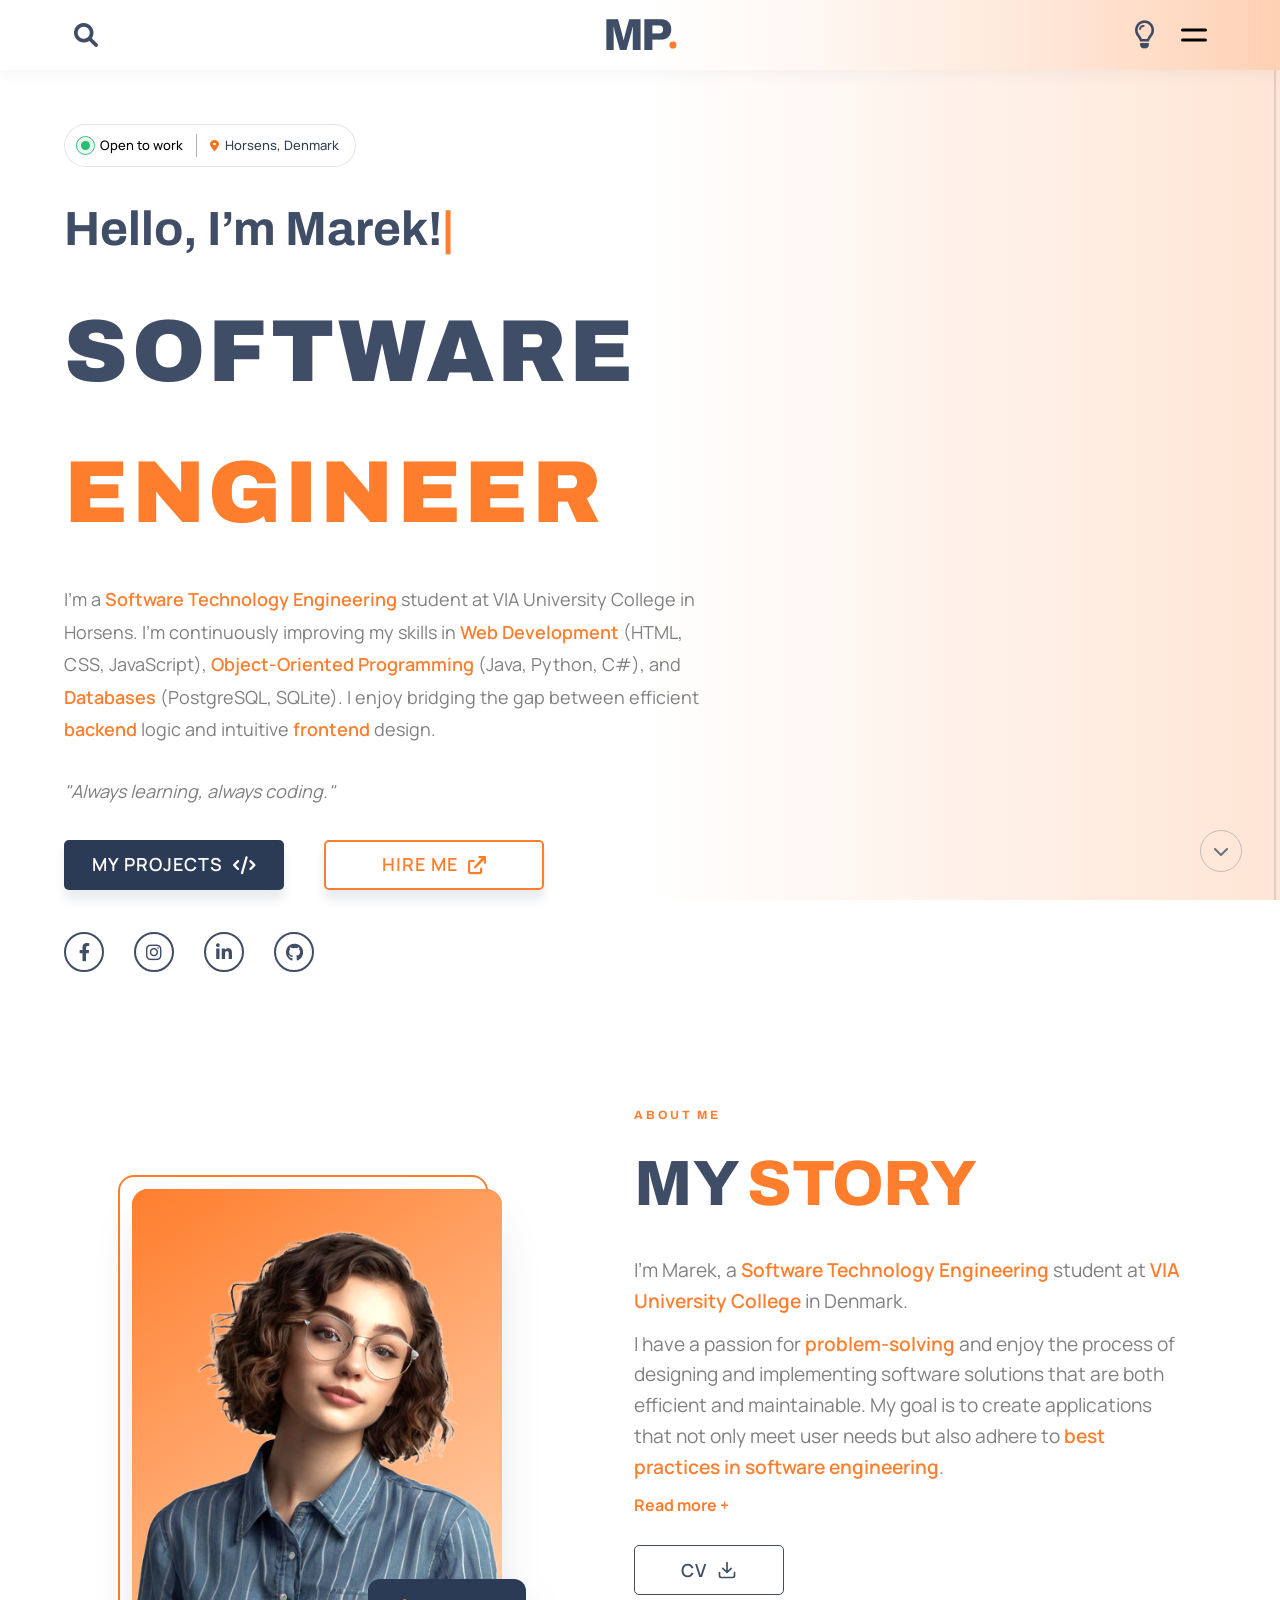
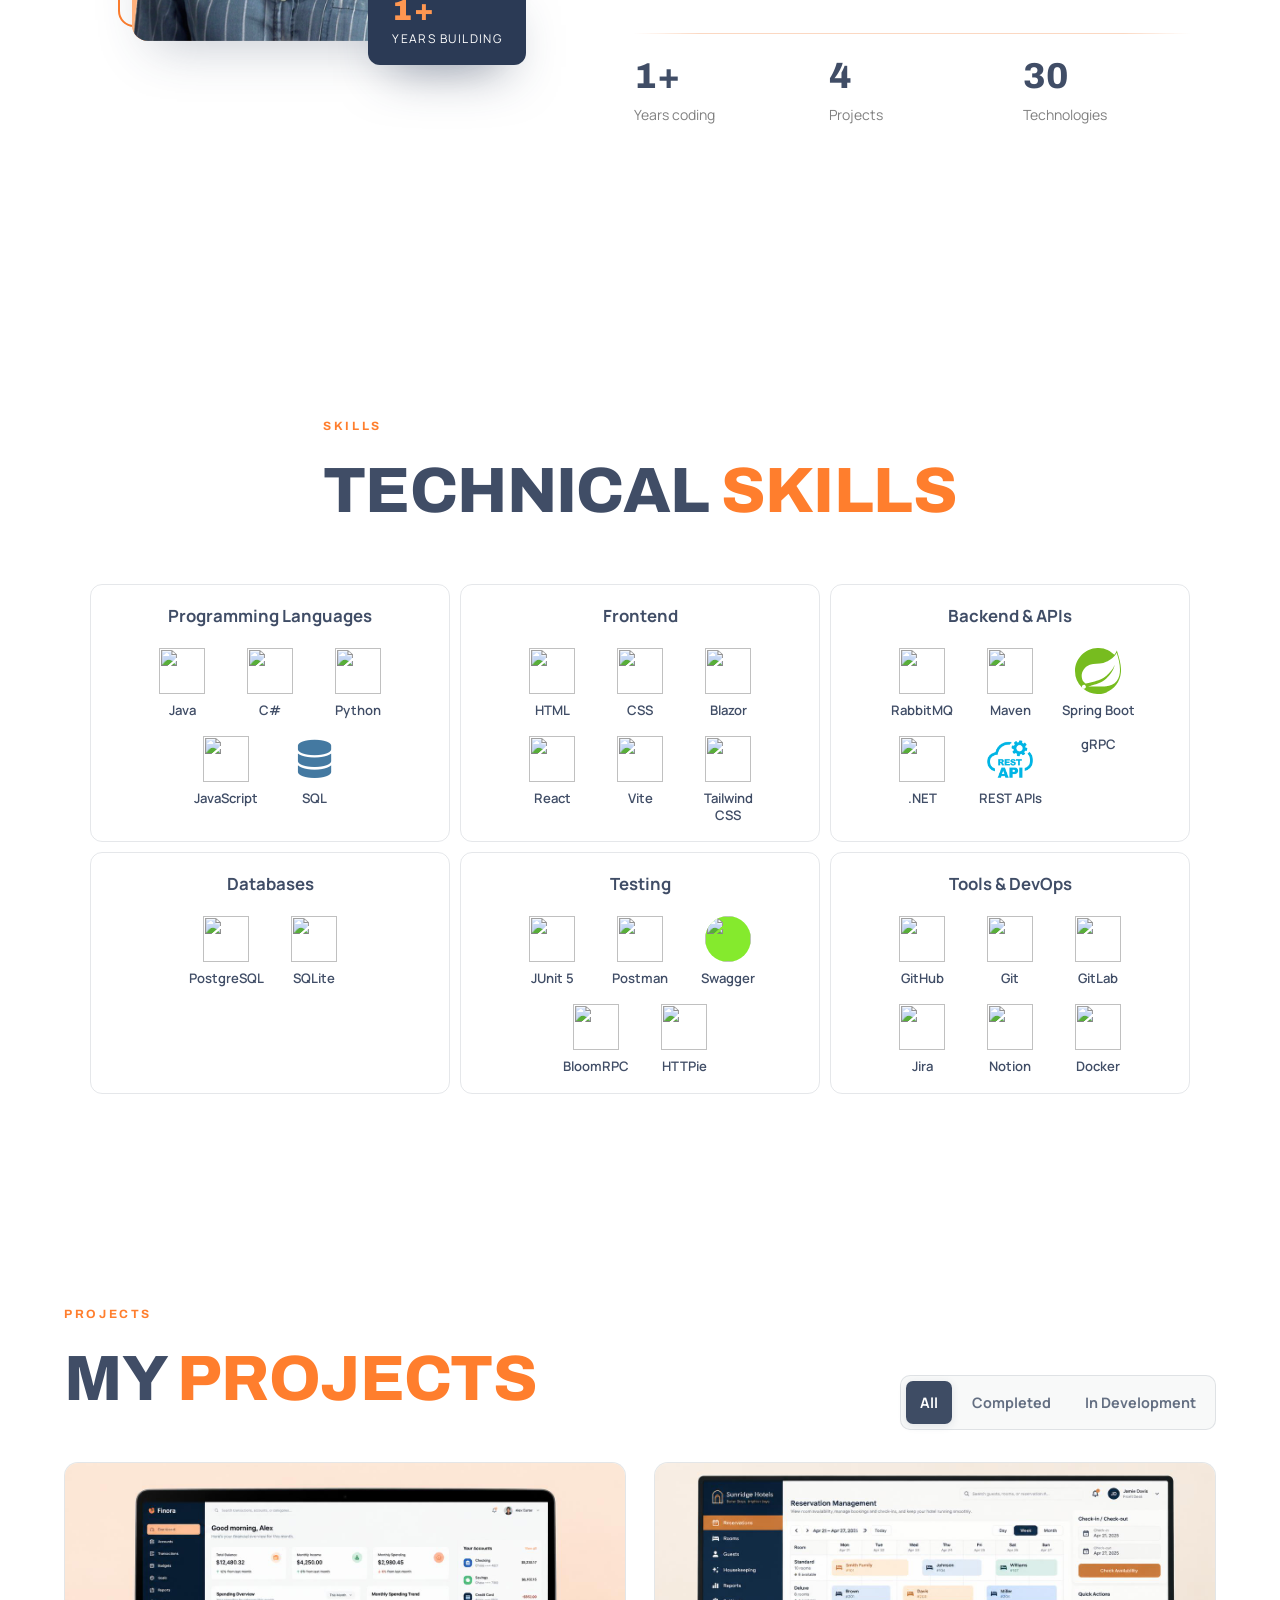
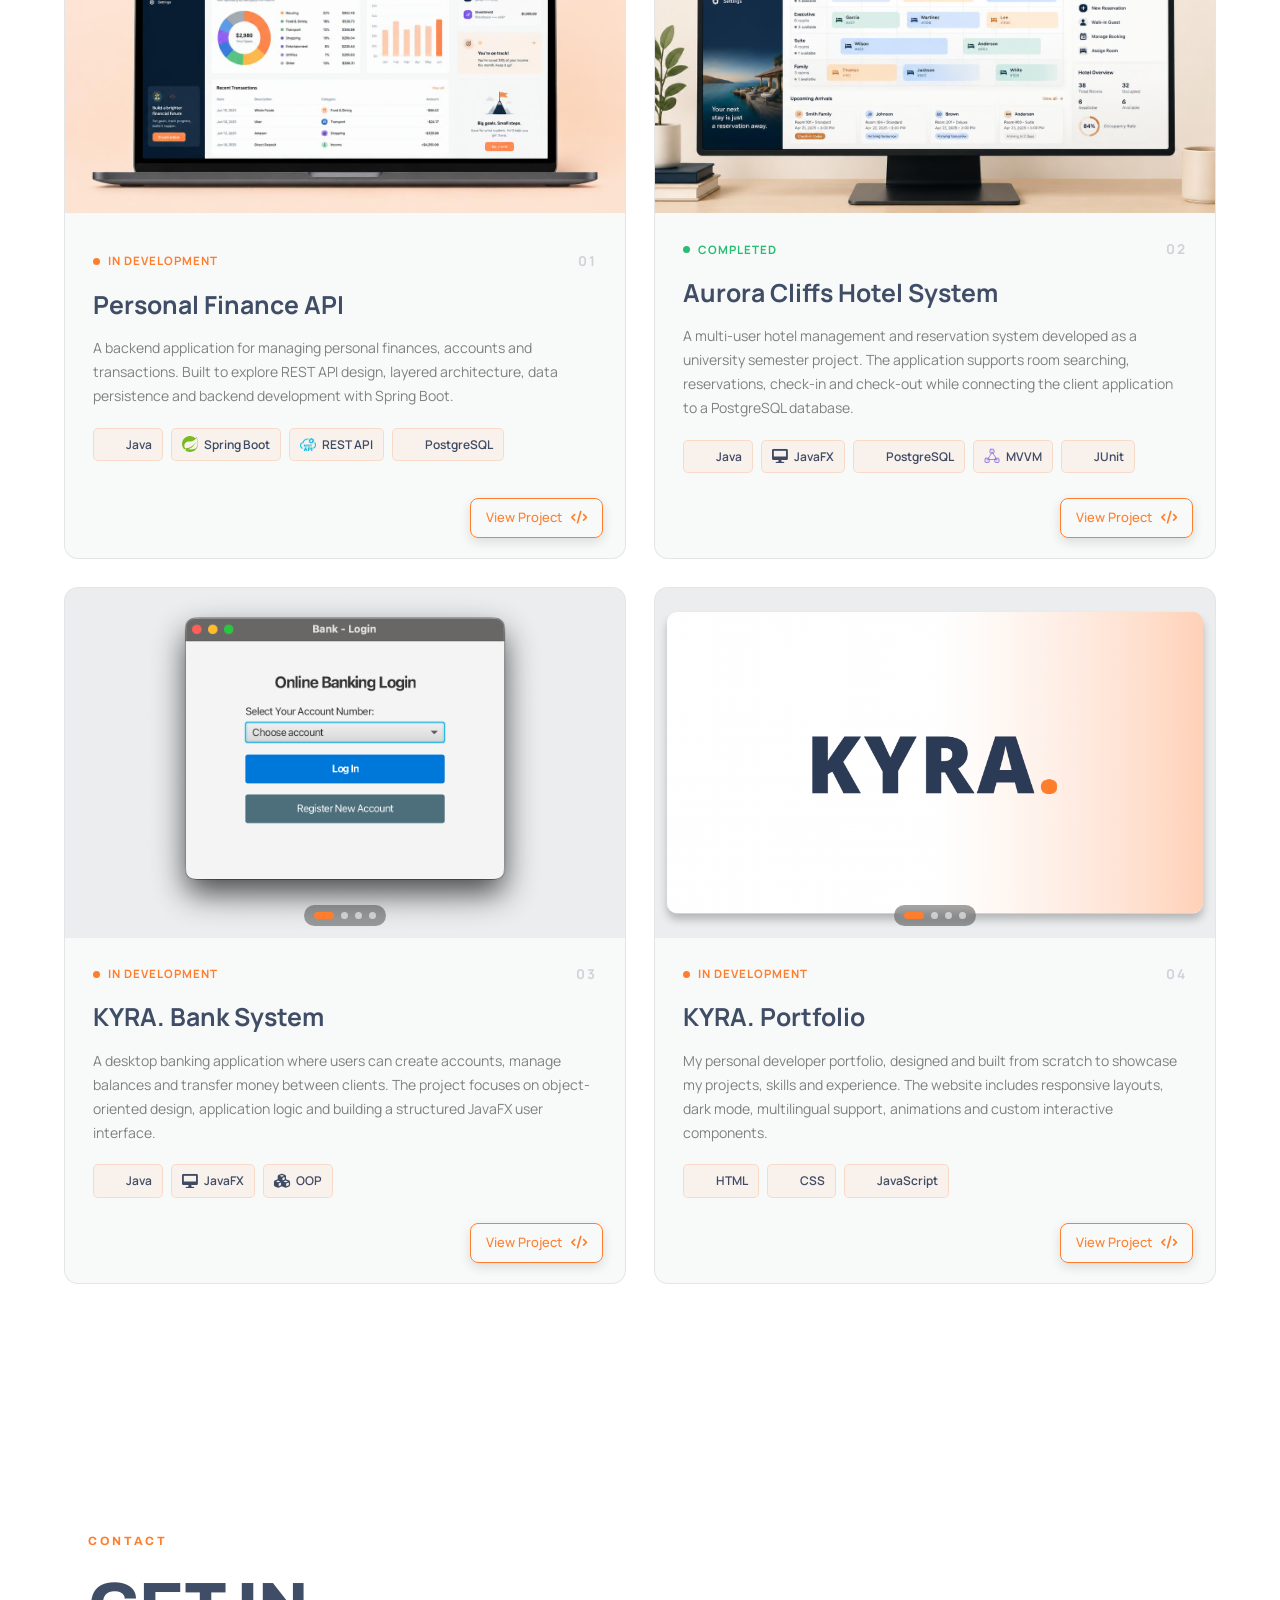
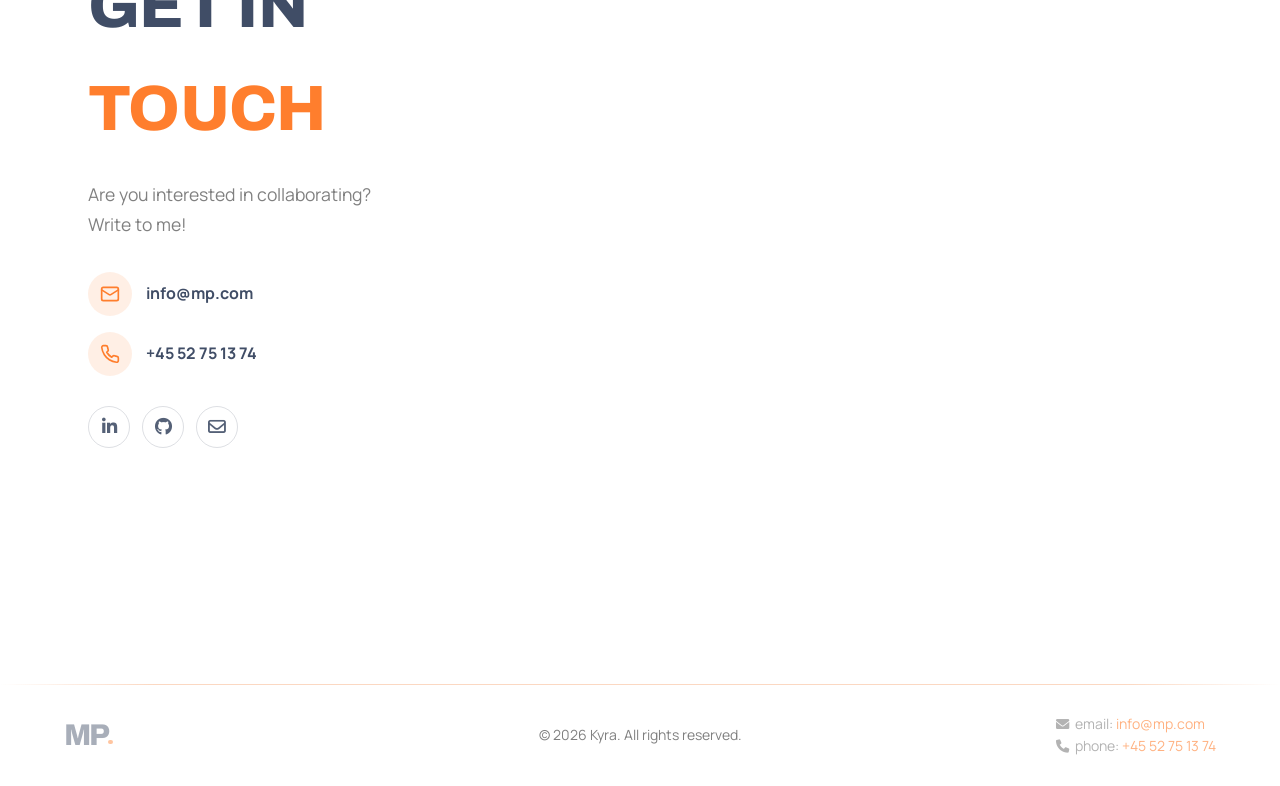
==== commit 647c62e2: "Add files via upload" ====
--- a/index.html
+++ b/index.html
@@ -3,7 +3,8 @@
   <head>
     <!-- Meta Tags & Viewport -->
     <meta charset="utf-8"/>
-    <meta content="width=device-width, initial-scale=1.0" name="viewport"/>
+    <meta content="width=device-width, initial-scale=1.0, viewport-fit=cover" name="viewport"/>
+    
     <!-- Social media preview (Open Graph / X) -->
     <meta property="og:type" content="website"/>
     <meta property="og:title" content="Kyra. | Software Engineer"/>
--- a/styles.css
+++ b/styles.css
@@ -39,9 +39,9 @@
   scroll-behavior: smooth;
   scroll-snap-type: y proximity;
   scroll-padding-top: 0;
-  background: var(--light-page-gradient) no-repeat;
-  background-attachment: fixed;
-  background-size: 100vw 100vh;
+  background-color: #fff;
+  padding-left: env(safe-area-inset-left, 0px);
+  padding-right: env(safe-area-inset-right, 0px);
 }
 
 html.has-custom-scrollbar {
@@ -56,23 +56,30 @@
   min-height: 100vh;
   padding: 0 10%;
   line-height: 1.6;
-  background: var(--light-page-gradient);
-  background-attachment: fixed;
-  background-size: 100vw 100vh;
 }
 
 html.dark-mode {
-  background: var(--dark-page-gradient) no-repeat;
   background-color: #2b3a55;
-  background-size: 100vw 100vh;
 }
 
 html.dark-mode body {
   color: white;
-  background: var(--dark-page-gradient) no-repeat;
-  background-attachment: fixed;
-  background-size: 100vw 100vh;
-  background-color: rgb(43, 58, 85);
+}
+/* Page gradient: iOS Safari ignores `background-attachment: fixed`, so the gradient is painted
+   on a viewport-sized fixed layer that sits behind all content. */
+body::before {
+  content: "";
+  position: fixed;
+  inset: 0;
+  z-index: -1;
+  pointer-events: none;
+  background: var(--light-page-gradient) no-repeat;
+  background-size: 100% 100%;
+}
+
+html.dark-mode body::before,
+body.dark-mode::before {
+  background-image: var(--dark-page-gradient);
 }
 
 /* Temporary blog loading page */
@@ -333,11 +340,10 @@
 header {
   position: fixed;
   top: 0;
-  left: 0;
-  right: 0;
+  left: env(safe-area-inset-left, 0px);
+  right: env(safe-area-inset-right, 0px);
   z-index: 10;
   background: var(--light-page-gradient);
-  background-attachment: fixed;
   background-size: 100vw 100vh;
   box-shadow: 0 4px 14px rgba(43, 58, 85, 0.05);
   display: flex;
@@ -969,7 +975,7 @@
 
 .section-next {
   position: fixed;
-  right: 3%;
+  right: max(3%, calc(12px + env(safe-area-inset-right, 0px)));
   bottom: 28px;
   display: flex;
   align-items: center;
@@ -2194,21 +2200,14 @@
    ========================================================================== */
 body.dark-mode {
   color: white;
-  background: var(--dark-page-gradient) no-repeat;
-  background-attachment: fixed;
-  background-size: 100vw 100vh;
-  background-color: rgb(43, 58, 85);
 }
 
 html:has(body.dark-mode) {
-  background: var(--dark-page-gradient) no-repeat;
   background-color: #2b3a55;
-  background-size: 100vw 100vh;
 }
 
 body.dark-mode header {
   background: var(--dark-page-gradient);
-  background-attachment: fixed;
   background-size: 100vw 100vh;
   box-shadow: 0 4px 14px rgba(0, 0, 0, 0.2);
 }
@@ -2505,8 +2504,8 @@
   header {
     position: fixed;
     top: 0;
-    left: 0;
-    right: 0;
+    left: env(safe-area-inset-left, 0px);
+    right: env(safe-area-inset-right, 0px);
     transform: none;
     min-height: 58px;
     padding: 6px 5%;
@@ -2614,14 +2613,12 @@
 
   header.mobile-menu-open {
     background: var(--light-page-gradient);
-    background-attachment: fixed;
     background-size: 100vw 100vh;
   }
 
   body.dark-mode header.mobile-menu-open {
     background: var(--dark-page-gradient);
     background-color: rgb(43, 58, 85);
-    background-attachment: fixed;
     background-size: 100vw 100vh;
   }
 
@@ -2871,7 +2868,7 @@
 /* iPad refinement: left-align the three hero headings, preserving two columns. */
 /* iPad 13-inch: match the compact tablet navigation without changing hero columns. */
 @media (min-width: 1200px) and (max-width: 1679px) {
-  header { position: fixed; top: 0; left: 0; right: 0; transform: none !important;
+  header { position: fixed; top: 0; left: env(safe-area-inset-left, 0px); right: env(safe-area-inset-right, 0px); transform: none !important;
     display: grid; grid-template-columns: 1fr auto 1fr; align-items: center;
     padding: 12px 5%; gap: 0; min-height: 68px; text-align: center; }
   header .menu-toggle { display: flex; grid-column: 3; grid-row: 1; justify-self: end;
@@ -3323,9 +3320,9 @@
 @media screen and (min-width: 486px) and (max-width: 1679px) and (min-height: 501px) {
   #hero > header {
     position: fixed !important;
-    left: 0;
-    right: 0;
-    width: 100%;
+    left: env(safe-area-inset-left, 0px);
+    right: env(safe-area-inset-right, 0px);
+    width: auto;
     max-width: none !important;
     margin: 0 !important;
     display: block !important;
@@ -4033,40 +4030,16 @@
 
 /* Unified page backgrounds: index.html and blog.html use the SAME rules.
    The header's fixed gradient uses the same viewport coordinates as the page. */
-body.blog-loading-page {
-  background: var(--light-page-gradient) !important;
-  background-attachment: fixed !important;
-  background-size: 100vw 100vh !important;
-}
-body:not(.blog-loading-page) {
-  background: var(--light-page-gradient);
-  background-attachment: fixed;
-}
 @media (min-width: 700px) and (min-height: 501px), (min-width: 1680px) {
   body:not(.dark-mode) #hero > header {
     background: var(--light-page-gradient);
-    background-attachment: fixed;
     background-size: 100vw 100vh;
   }
   html.dark-mode #hero > header,
 body.dark-mode #hero > header {
     background: var(--dark-page-gradient) no-repeat;
-    background-attachment: fixed;
     background-size: 100vw 100vh;
   }
-}
-html.dark-mode body.blog-loading-page,
-body.blog-loading-page.dark-mode {
-  background: var(--dark-page-gradient) no-repeat !important;
-  background-attachment: fixed !important;
-  background-size: 100vw 100vh !important;
-  background-color: rgb(43, 58, 85) !important;
-}
-html.dark-mode body:not(.blog-loading-page),
-body.dark-mode:not(.blog-loading-page) {
-  background: var(--dark-page-gradient) no-repeat;
-  background-attachment: fixed;
-  background-color: rgb(43, 58, 85);
 }
 
 /* Blog navbar links: identical colors and interaction states to index.html. */
@@ -4818,14 +4791,7 @@
 }
 /* Preserve the original light gradient and the refined dark gradient. */
 body:not(.blog-loading-page) {
-  background-image: var(--light-page-gradient);
-  background-size: 100vw 100vh;
   animation: none;
-}
-html.dark-mode body:not(.blog-loading-page),
-body.dark-mode:not(.blog-loading-page) {
-  background-image: var(--dark-page-gradient);
-  background-size: 100vw 100vh;
 }
 #hero > header {
   animation: topIn 1.4s ease-in-out 0.2s forwards;
@@ -6105,8 +6071,8 @@
   #hero.home-hero > .content { min-height: calc(100svh - 74px); }
   #hero > header {
     top: 12px;
-    right: 12px;
-    left: 12px;
+    right: calc(12px + env(safe-area-inset-right, 0px));
+    left: calc(12px + env(safe-area-inset-left, 0px));
     width: auto;
     height: 50px;
     min-height: 50px;
@@ -6761,8 +6727,8 @@
   }
   #hero > header {
     top: var(--phone-island-top);
-    left: 12px;
-    right: 12px;
+    left: calc(12px + env(safe-area-inset-left, 0px));
+    right: calc(12px + env(safe-area-inset-right, 0px));
     width: auto;
     height: 50px;
     min-height: 50px;
